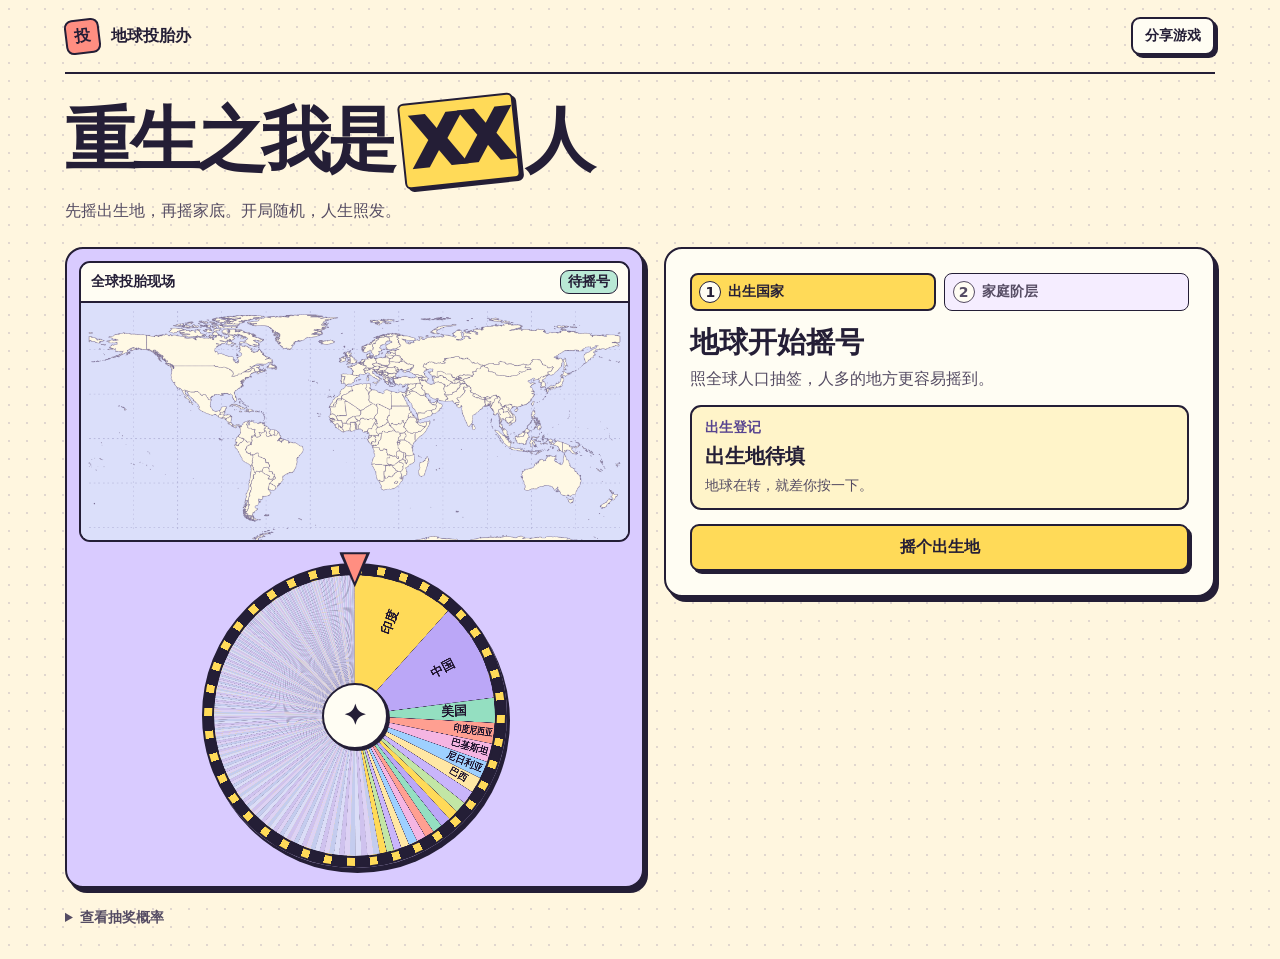
==== docs/index.html @ afd1f4c7 "Use the public Pages URL and export PNG as a file" ====
<!doctype html>
<html lang="zh-CN">
<head>
<meta charset="utf-8">
<meta name="viewport" content="width=device-width, initial-scale=1">
<meta name="theme-color" content="#fff6df">
<meta name="description" content="摇出生地、摇家底，抽出三段人生。保存一张自己的重生结果卡。">
<meta name="game-url" content="https://xiaomangoyu.github.io/rebirth-wheel/">
<meta property="og:title" content="重生之我是XX人">
<meta property="og:description" content="摇出生地、摇家底，看你这辈子能有多离谱。">
<meta property="og:type" content="website">
<title>重生之我是XX人</title>
<style>
:root {
  color-scheme: light;
  --paper:#fff6df; --ink:#241e36; --muted:#554c63; --white:#fffdf3;
  --yellow:#ffda58; --coral:#ff8e81; --purple:#d9cbff; --mint:#b9e9d5;
  --flag-sheet: url("[data-uri]");
  font-family:"Microsoft YaHei", "PingFang SC", system-ui, sans-serif;
}
* { box-sizing:border-box; }
body {
  margin:0; min-height:100vh; color:var(--ink);
  background:radial-gradient(#43367b29 1px, transparent 1.2px) 0 0/18px 18px, var(--paper);
}
button,input { font:inherit; }
button { cursor:pointer; }
button:disabled { cursor:wait; }
:focus-visible { outline:3px solid #5747b2; outline-offset:4px; }
[hidden] { display:none !important; }
.shell { width:min(1150px, calc(100% - 44px)); margin:auto; }
header { display:flex; justify-content:space-between; align-items:center; gap:14px; padding:17px 0; border-bottom:2px solid var(--ink); }
.brand { display:flex; align-items:center; gap:11px; font-weight:900; }
.brand i { display:grid; place-items:center; flex:none; width:35px; height:35px; border:2px solid; border-radius:8px; background:var(--coral); transform:rotate(-7deg); font-style:normal; }
.secondary,.primary { border:2px solid var(--ink); border-radius:9px; color:var(--ink); font-weight:900; box-shadow:3px 3px 0 var(--ink); transition:transform 120ms, box-shadow 120ms; }
.secondary { background:var(--white); padding:8px 12px; font-size:.875rem; }
button:hover:not(:disabled) { transform:translate(-1px,-2px); box-shadow:4px 5px 0 var(--ink); }
button:active:not(:disabled) { transform:translate(2px,2px); box-shadow:1px 1px 0 var(--ink); }
main { padding:24px 0 30px; }
h1 { font-size:clamp(2rem, 6.5vw, 4.35rem); margin:0; letter-spacing:-.065em; line-height:1.14; font-weight:950; }
h1 span { display:inline-block; margin:0 .12em; padding:0 .1em .04em; background:var(--yellow); border:2px solid var(--ink); border-radius:6px; transform:rotate(-6deg); box-shadow:3px 3px 0 var(--ink); }
.intro { color:var(--muted); margin:14px 0 23px; line-height:1.6; }
.game { display:grid; grid-template-columns:1fr .95fr; align-items:start; gap:20px; }
.stage,.controls { border:2px solid var(--ink); border-radius:18px; box-shadow:4px 5px 0 var(--ink); min-width:0; }
.stage { display:grid; gap:21px; justify-items:center; padding:12px 12px 18px; background:var(--purple); }
.map-box { width:100%; margin:0; border:2px solid var(--ink); border-radius:11px; overflow:hidden; background:#dce0fa; }
.map-head { display:flex; align-items:center; justify-content:space-between; gap:8px; padding:7px 10px; border-bottom:2px solid var(--ink); background:var(--white); font-size:.875rem; font-weight:900; }
#map-status { background:var(--mint); border:1px solid; border-radius:9px; padding:2px 7px; font-weight:800; text-align:right; }
#map-status[data-map-state="rolling"] { background:var(--yellow); }
#map-status[data-map-state="locked"] { background:var(--coral); }
.flag {
  --flag-width:21px;
  --flag-height:14px;
  display:inline-block;
  width:var(--flag-width);
  height:var(--flag-height);
  margin-inline-end:5px;
  vertical-align:-2px;
  background:var(--flag-sheet) no-repeat;
  background-size:calc(16 * var(--flag-width)) calc(15 * var(--flag-height));
  background-position:calc(-1 * var(--flag-column) * var(--flag-width))
    calc(-1 * var(--flag-row) * var(--flag-height));
}
#world-map { display:block; width:100%; height:auto; }
.wheel-frame {
  width:min(86%, 305px); aspect-ratio:1; position:relative; display:grid; place-items:center;
  border:2px solid var(--ink); border-radius:50%; padding:8px;
  background:repeating-conic-gradient(var(--yellow) 0deg 3deg,var(--ink) 3deg 9deg);
  box-shadow:3px 5px 0 var(--ink);
}
#wheel { width:100%; height:100%; display:block; border-radius:50%; border:2px solid var(--ink); }
.hub {
  position:absolute; inset:39%; display:grid; place-items:center; border-radius:50%;
  border:2px solid var(--ink); background:var(--white); color:var(--ink);
  font-size:clamp(1.05rem,5vw,1.75rem); font-weight:950; box-shadow:2px 2px 0 var(--ink);
}
.pointer { position:absolute; top:-13px; left:50%; transform:translateX(-50%); width:31px; height:35px; background:var(--ink); clip-path:polygon(0 0,100% 0,50% 100%); }
.pointer::after { content:""; position:absolute; inset:2px 4px 5px; background:var(--coral); clip-path:inherit; }
.controls { background:var(--white); padding:clamp(14px, 3vw, 24px); display:flex; flex-direction:column; gap:14px; }
.steps { display:grid; grid-template-columns:1fr 1fr; gap:8px; margin:0; padding:0; list-style:none; }
.steps li { background:#f5edff; color:var(--muted); border:1px solid var(--ink); border-radius:8px; padding:7px 8px; display:flex; align-items:center; gap:7px; font-size:.875rem; font-weight:800; }
.steps i { font-style:normal; display:grid; place-items:center; border:1px solid; border-radius:50%; width:22px; height:22px; background:var(--white); flex:none; }
.steps [aria-current="step"] { color:var(--ink); background:var(--yellow); border-width:2px; padding:6px 7px; }
.steps .done { background:var(--mint); color:var(--ink); }
h2 { margin:0; font-size:clamp(1.35rem,3vw,1.8rem); line-height:1.25; font-weight:950; }
#hint { color:var(--muted); margin:6px 0 0; line-height:1.55; }
.result { background:#fff4c9; border:2px solid var(--ink); border-radius:11px; padding:12px 13px; display:grid; gap:5px; }
.eyebrow { color:#574490; font-size:.875rem; font-weight:900; }
.result strong { font-size:1.28rem; overflow-wrap:anywhere; }
.result strong .flag { --flag-width:27px; --flag-height:18px; margin-inline-end:7px; }
.result small { color:var(--muted); font-size:.875rem; line-height:1.5; }
.story { margin:4px 0 0; padding:7px 0 0; border-top:1px dashed var(--ink); display:grid; gap:6px; }
.story div { display:grid; grid-template-columns:auto 1fr; gap:7px; align-items:baseline; }
.story dt { border:1px solid var(--ink); border-radius:5px; padding:0 4px; background:var(--purple); font-size:.8125rem; font-weight:900; }
.story div:nth-child(2) dt { background:var(--coral); }
.story div:last-child dt { background:var(--mint); }
.story dd { margin:0; font-size:.9375rem; line-height:1.42; }
.primary { width:100%; padding:11px 9px; background:var(--yellow); min-height:47px; }
.primary:disabled { opacity:.75; }
.actions { display:grid; grid-template-columns:1fr; gap:10px; }
.actions:has(#save-result:not([hidden])) { grid-template-columns:1.25fr .85fr; }
.actions:has(#save-result:not([hidden])) #play { background:var(--white); }
.status-note { margin:0; font-size:.875rem; color:var(--muted); }
details { margin:18px 0 0; color:var(--muted); font-size:.875rem; line-height:1.65; }
summary { cursor:pointer; width:fit-content; font-weight:900; }
details p { margin:8px 0; }
.odds { margin-top:12px; max-width:510px; }
.odds input,dialog input { display:block; width:100%; margin:4px 0 8px; padding:8px 10px; border:1px solid var(--ink); border-radius:8px; color:var(--ink); background:var(--white); }
.odds-scroll { max-height:240px; overflow:auto; border:1px solid var(--ink); border-radius:9px; background:var(--white); }
.odds table { width:100%; border-collapse:collapse; }
.odds th,.odds td { padding:5px 11px; text-align:left; }
.odds th { position:sticky; top:0; background:var(--mint); }
.odds td:last-child,.odds th:last-child { text-align:right; font-variant-numeric:tabular-nums; }
.odds tbody tr:nth-child(odd) { background:#f4ecff; }
a { color:#4b348c; }
dialog { width:min(455px, calc(100% - 30px)); padding:20px; border:2px solid var(--ink); border-radius:14px; background:var(--white); color:var(--ink); box-shadow:5px 5px 0 var(--ink); }
dialog::backdrop { background:#221a38ad; }
dialog p { color:var(--muted); line-height:1.5; }
.dialog-actions { display:flex; justify-content:space-between; gap:8px; margin-top:12px; }
.card-dialog { width:min(480px, calc(100% - 22px)); max-height:calc(100dvh - 24px); padding:13px; overflow:auto; }
.card-toolbar { display:flex; align-items:center; justify-content:space-between; gap:8px; }
.card-toolbar h2 { font-size:1.25rem; }
.close-card { width:34px; height:34px; flex:none; border:1px solid var(--ink); border-radius:7px; background:var(--white); color:var(--ink); font-size:1.4rem; line-height:1; }
.card-preview { display:grid; place-items:center; margin:10px 0; background:var(--purple); border:1px solid var(--ink); border-radius:8px; overflow:hidden; }
.card-preview img { display:block; width:auto; height:auto; max-width:100%; max-height:65dvh; }
.download-card { display:grid; place-items:center; text-align:center; text-decoration:none; }
.card-dialog .card-note { margin:8px 0 0; font-size:.875rem; text-align:center; }
@media(max-width:740px) {
  .shell { width:calc(100% - 24px); }
  header { padding:11px 0; }
  main { padding-top:20px; }
  .intro { margin:10px 0 15px; }
  .game { grid-template-columns:1fr; gap:13px; }
  .stage { padding:8px 8px 13px; gap:17px; }
  .wheel-frame { width:min(80%, 235px); padding:6px; }
  .controls { gap:11px; scroll-margin-top:12px; }
}
@media(prefers-reduced-motion:reduce) { button { transition:none; } }
</style>
</head>
<body>
<div class="shell">
  <header>
    <div class="brand"><i aria-hidden="true">投</i> 地球投胎办</div>
    <button class="secondary" id="share-game" type="button">分享游戏</button>
  </header>
  <main>
    <h1>重生之我是<span>XX</span>人</h1>
    <p class="intro">先摇出生地，再摇家底。开局随机，人生照发。</p>
    <div class="game">
      <div class="stage">
        <figure class="map-box">
          <figcaption class="map-head">全球投胎现场 <span id="map-status" aria-hidden="true"></span></figcaption>
          <canvas id="world-map" width="950" height="412" aria-hidden="true"></canvas>
        </figure>
        <div class="wheel-frame" aria-hidden="true">
          <canvas id="wheel" width="820" height="820"></canvas>
          <span class="hub">✦</span>
          <span class="pointer"></span>
        </div>
      </div>
      <section class="controls" aria-labelledby="round-title">
        <ol class="steps">
          <li id="step-country"><i aria-hidden="true">1</i> 出生国家</li>
          <li id="step-class"><i aria-hidden="true">2</i> 家庭阶层</li>
        </ol>
        <div>
          <h2 id="round-title"></h2>
          <p id="hint"></p>
        </div>
        <div class="result" role="status" aria-atomic="true">
          <span class="eyebrow" id="result-label"></span>
          <strong id="result-title"></strong>
          <small id="result-detail"></small>
          <dl class="story" id="result-story" hidden>
            <div><dt>出生</dt><dd></dd></div>
            <div><dt>巅峰</dt><dd></dd></div>
            <div><dt>结局</dt><dd></dd></div>
          </dl>
        </div>
        <div class="actions">
          <button class="primary" id="save-result" type="button" hidden>保存结果卡片</button>
          <button class="primary" id="play" type="button"></button>
        </div>
        <p id="card-status" class="status-note" role="status" hidden></p>
      </section>
    </div>
    <details>
      <summary>查看抽奖概率</summary>
      <p>第一轮按 2024 年年中人口加权，共 <span id="country-count"></span> 个国家和地区，每项有自己的扇格。小扇格在盘面上略放宽，实际概率见下表。<a href="https://population.un.org/wpp/" target="_blank" rel="noopener">联合国《世界人口展望》</a></p>
      <p>第二轮用统一的游戏设定，独立抽取家庭经济阶层。低收入 30%、工薪 35%、中产 23%、富裕 10%、高净值 2%。</p>
      <p>城市和剧情是游戏设定。示意地图和城市资料来自 <a href="https://www.naturalearthdata.com/" target="_blank" rel="noopener">Natural Earth</a> 和 <a href="https://www.geonames.org/" target="_blank" rel="noopener">GeoNames</a>。</p>
      <p>旗帜图片来自 <a href="https://hampusborgos.github.io/country-flags/" target="_blank" rel="noopener">Country Flags</a>。</p>
      <div class="odds">
        <label for="country-search">搜索国家或地区</label>
        <input id="country-search" type="search" placeholder="输入名称或两位代码" autocomplete="off">
        <p id="odds-empty" role="status" hidden>没有找到匹配的国家或地区。</p>
        <div class="odds-scroll" tabindex="0" aria-label="各国家和地区的抽中概率">
          <table>
            <thead><tr><th scope="col">国家或地区</th><th scope="col">抽中概率</th></tr></thead>
            <tbody id="odds-list"></tbody>
          </table>
        </div>
      </div>
    </details>
  </main>
</div>
<dialog id="share-dialog" aria-labelledby="share-title">
  <form method="dialog">
    <h2 id="share-title">分享游戏</h2>
    <p id="share-note">复制网址，发给朋友就能打开游戏。</p>
    <label for="share-url">游戏网址</label>
    <input id="share-url" type="url" readonly inputmode="url">
    <div class="dialog-actions">
      <button type="button" id="copy" class="secondary">复制网址</button>
      <button class="secondary" value="close">关闭</button>
    </div>
    <p id="copy-status" role="status" hidden></p>
  </form>
</dialog>
<dialog id="card-dialog" class="card-dialog" aria-labelledby="card-modal-title">
  <form method="dialog">
    <div class="card-toolbar">
      <h2 id="card-modal-title">重生结果卡</h2>
      <button class="close-card" value="close" aria-label="关闭结果卡">×</button>
    </div>
    <div class="card-preview">
      <img id="card-image" width="1080" height="1440" alt="你的竖版重生结果卡">
    </div>
    <a id="card-download" class="primary download-card" download>保存 PNG</a>
    <p class="card-note">手机也可以长按图片存到相册。</p>
  </form>
</dialog>
<script>
'use strict';
const populationSnapshot = [["IN", 1450935791, "孟买"], ["CN", 1419321278, "北京"], ["US", 345426571, "纽约"], ["ID", 283487931, "雅加达"], ["PK", 251269164, "卡拉奇"], ["NG", 232679478, "拉各斯"], ["BR", 211998574, "圣保罗"], ["BD", 173562364, "达卡"], ["RU", 144820423, "莫斯科"], ["ET", 132059767, "亚的斯亚贝巴"], ["MX", 130861007, "墨西哥城"], ["JP", 123753041, "东京"], ["EG", 116538258, "开罗"], ["PH", 115843670, "马尼拉"], ["CD", 109276265, "金沙萨"], ["VN", 100987686, "河内"], ["IR", 91567738, "德黑兰"], ["TR", 87473805, "伊斯坦布尔"], ["DE", 84552242, "柏林"], ["TH", 71668011, "曼谷"], ["GB", 69138192, "伦敦"], ["TZ", 68560157, "达累斯萨拉姆"], ["FR", 66548530, "巴黎"], ["ZA", 64007187, "开普敦"], ["IT", 59342867, "罗马"], ["KE", 56432944, "内罗毕"], ["MM", 54500091, "仰光"], ["CO", 52886364, "波哥大"], ["KR", 51717590, "首尔"], ["SD", 50448962, "喀土穆"], ["UG", 50015092, "坎帕拉"], ["ES", 47910526, "马德里"], ["DZ", 46814308, "阿尔及尔"], ["IQ", 46042015, "巴格达"], ["AR", 45696159, "布宜诺斯艾利斯"], ["AF", 42647492, "喀布尔"], ["YE", 40583164, "萨那"], ["CA", 39742430, "多伦多"], ["PL", 38539201, "华沙"], ["MA", 38081173, "卡萨布兰卡"], ["AO", 37885849, "罗安达"], ["UA", 37860222, "基辅"], ["UZ", 36361859, "塔什干"], ["MY", 35557673, "吉隆坡"], ["MZ", 34631766, "马普托"], ["GH", 34427414, "阿克拉"], ["PE", 34217848, "利马"], ["SA", 33962757, "利雅得"], ["MG", 31964956, "塔那那利佛"], ["CI", 31934230, "阿比让"], ["NP", 29651054, "加德满都"], ["CM", 29123744, "雅温得"], ["VE", 28405543, "加拉加斯"], ["NE", 27032412, "尼亚美"], ["AU", 26713205, "悉尼"], ["KP", 26498823, "平壤"], ["SY", 24672760, "大马士革"], ["ML", 24478595, "巴马科"], ["BF", 23548781, "瓦加杜古"], ["TW", 23213962, "台北"], ["LK", 23103565, "科伦坡"], ["MW", 21655286, "利隆圭"], ["ZM", 21314956, "卢萨卡"], ["KZ", 20592571, "阿拉木图"], ["TD", 20299123, "恩贾梅纳"], ["CL", 19764771, "圣地亚哥"], ["RO", 19015088, "布加勒斯特"], ["SO", 19009151, "摩加迪沙"], ["SN", 18501984, "达喀尔"], ["GT", 18406359, "危地马拉城"], ["NL", 18228742, "阿姆斯特丹"], ["EC", 18135478, "基多"], ["KH", 17638801, "金边"], ["ZW", 16634373, "哈拉雷"], ["GN", 14754786, "科纳克里"], ["BJ", 14462724, "波多诺伏"], ["RW", 14256567, "基加利"], ["BI", 14047786, "布琼布拉"], ["BO", 12413315, "拉巴斯"], ["TN", 12277109, "突尼斯城"], ["SS", 11943408, "Juba"], ["HT", 11772557, "太子港"], ["BE", 11738763, "布鲁塞尔"], ["JO", 11552876, "安曼"], ["DO", 11427557, "圣多明各"], ["AE", 11027129, "迪拜"], ["CU", 10979783, "哈瓦那"], ["HN", 10825704, "特古西加尔巴"], ["CZ", 10735859, "布拉格"], ["SE", 10606999, "斯德哥尔摩"], ["TJ", 10590928, "杜尚别"], ["PG", 10576502, "莫尔兹比港"], ["PT", 10425292, "里斯本"], ["AZ", 10336578, "巴库"], ["GR", 10047817, "雅典"], ["HU", 9676134, "布达佩斯"], ["TG", 9515236, "洛美"], ["IL", 9387021, "特拉维夫"], ["AT", 9120813, "维也纳"], ["BY", 9056696, "明斯克"], ["CH", 8921981, "苏黎世"], ["SL", 8642022, "弗里敦"], ["LA", 7769819, "万象"], ["TM", 7494498, "阿什哈巴德"], ["HK", 7414910, "香港街头"], ["LY", 7381023, "的黎波里"], ["KG", 7186009, "比什凯克"], ["PY", 6929153, "亚松森"], ["NI", 6916140, "马那瓜"], ["BG", 6757688, "索菲亚"], ["RS", 6736216, "贝尔格莱德"], ["SV", 6338193, "圣萨尔瓦多"], ["CG", 6332961, "布拉柴维尔"], ["DK", 5977412, "哥本哈根"], ["SG", 5832387, "新加坡市区"], ["LB", 5805962, "贝鲁特"], ["FI", 5617310, "赫尔辛基"], ["LR", 5612817, "蒙罗维亚"], ["NO", 5576660, "奥斯陆"], ["SK", 5506760, "布拉迪斯拉发"], ["PS", 5495443, "拉姆安拉"], ["CF", 5330690, "班吉"], ["OM", 5281538, "马斯喀特"], ["IE", 5255018, "都柏林"], ["NZ", 5213944, "奥克兰"], ["MR", 5169395, "努瓦克肖特"], ["CR", 5129910, "圣何塞"], ["KW", 4934508, "科威特城"], ["PA", 4515577, "巴拿马城"], ["HR", 3875325, "萨格勒布"], ["GE", 3807670, "第比利斯"], ["ER", 3535603, "阿斯马拉"], ["MN", 3475540, "乌兰巴托"], ["UY", 3386588, "蒙得维的亚"], ["PR", 3242204, "San Juan"], ["BA", 3164253, "Sarajevo"], ["QA", 3048423, "多哈"], ["MD", 3034961, "基希讷乌"], ["NA", 3030131, "温得和克"], ["AM", 2973840, "埃里温"], ["LT", 2859110, "维尔纽斯"], ["JM", 2839175, "金斯敦"], ["AL", 2791765, "地拉那"], ["GM", 2759988, "班珠尔"], ["GA", 2538952, "利伯维尔"], ["BW", 2521139, "哈博罗内"], ["LS", 2337423, "马塞卢"], ["GW", 2201352, "Bissau"], ["SI", 2118696, "卢布尔雅那"], ["GQ", 1892516, "Malabo"], ["LV", 1871871, "里加"], ["MK", 1823009, "斯科普里"], ["XK", 1684790, "普里什蒂纳"], ["BH", 1607049, "麦纳麦"], ["TT", 1507782, "Port-of-Spain"], ["TL", 1400638, "Dili"], ["EE", 1360546, "塔林"], ["CY", 1358282, "尼科西亚"], ["MU", 1271169, "路易港"], ["SZ", 1242822, "Mbabane"], ["DJ", 1168722, "Djibouti"], ["FJ", 928784, "苏瓦"], ["RE", 878590, "圣但尼"], ["KM", 866628, "Moroni"], ["GY", 831086, "Georgetown"], ["SB", 819198, "Honiara"], ["BT", 791524, "廷布"], ["MO", 720262, "澳门半岛"], ["LU", 673036, "卢森堡市"], ["ME", 638479, "Podgorica"], ["SR", 634431, "Paramaribo"], ["EH", 590506, "阿尤恩"], ["MT", 539607, "瓦莱塔"], ["MV", 527799, "马累"], ["CV", 524877, "Praia"], ["BN", 462722, "Bandar Seri Begawan"], ["BZ", 417072, "Belmopan"], ["BS", 401283, "Nassau"], ["IS", 393396, "雷克雅未克"], ["GP", 375106, "巴斯特尔"], ["MQ", 343194, "法兰西堡"], ["VU", 327777, "Port-Vila"], ["YT", 326506, "马穆楚"], ["GF", 308522, "卡宴"], ["NC", 292640, "Noum'ea"], ["BB", 282467, "Bridgetown"], ["PF", 281807, "Papeete"], ["ST", 235536, "Sao Tome"], ["WS", 218019, "Apia"], ["CW", 185482, "Willemstad"], ["LC", 179744, "Castries"], ["GU", 167777, "Agana"], ["KI", 134518, "Tarawa"], ["SC", 130418, "Victoria"], ["GD", 117208, "Saint George's"], ["FM", 113160, "Palikir"], ["AW", 108066, "Oranjestad"], ["TO", 104176, "Nuku'alofa"], ["JE", 103846, "圣赫利尔"], ["VC", 100616, "Kingstown"], ["AG", 93772, "Saint John's"], ["VI", 84905, "Charlotte Amalie"], ["IM", 84160, "Douglas"], ["AD", 81938, "安道尔城"], ["KY", 74458, "George Town"], ["DM", 66205, "Roseau"], ["BM", 64636, "Hamilton"], ["GG", 64280, "圣彼得港"], ["GL", 55840, "努克"], ["FO", 55400, "Torshavn"], ["KN", 46843, "Basseterre"], ["AS", 46765, "Pago Pago"], ["TC", 46535, "Grand Turk"], ["MP", 44278, "Saipan"], ["SX", 43350, "Philipsburg"], ["LI", 39870, "瓦杜兹"], ["VG", 39471, "Road Town"], ["GI", 39329, "直布罗陀城区"], ["MC", 38631, "蒙特卡洛"], ["MH", 37548, "Majuro"], ["SM", 33581, "圣马力诺城"], ["BQ", 30676, "克拉伦代克"], ["MF", 26129, "Marigot"], ["PW", 17695, "Koror"], ["AI", 14598, "瓦利"], ["CK", 13729, "阿瓦鲁阿"], ["NR", 11947, "Yaren District"], ["WF", 11278, "马塔乌图"], ["BL", 11258, "古斯塔维亚"], ["TV", 9646, "Funafuti"], ["PM", 5628, "圣皮埃尔"], ["SH", 5237, "詹姆斯敦"], ["MS", 4389, "布雷兹"], ["FK", 3470, "斯坦利港"], ["TK", 2506, "法考福环礁"], ["NU", 1818, "阿洛菲"], ["VA", 496, "梵蒂冈城"]];
const mapData = [{"ZW":[[[313,-224,312,-223,311,-223,309,-223,307,-223,305,-223,302,-223,299,-222,297,-221,294,-222,293,-222,292,-221,291,-221,291,-220,290,-220,290,-219,290,-218,289,-218,287,-217,285,-217,282,-216,280,-216,280,-215,279,-214,278,-213,277,-211,277,-209,277,-208,277,-207,277,-206,277,-205,276,-205,275,-205,273,-205,273,-204,273,-202,272,-201,271,-201,269,-200,267,-199,265,-197,262,-196,262,-195,261,-194,260,-191,260,-190,259,-189,258,-188,258,-187,258,-186,256,-184,255,-184,254,-182,254,-181,253,-181,253,-180,252,-180,252,-179,252,-178,253,-178,255,-178,256,-178,257,-179,259,-180,260,-180,261,-179,263,-179,266,-180,268,-180,270,-180,272,-177,274,-175,276,-173,278,-171,279,-169,282,-168,284,-167,288,-165,288,-164,289,-163,289,-161,289,-160,290,-160,291,-159,293,-158,295,-157,297,-156,300,-156,303,-156,304,-156,304,-158,304,-160,306,-160,309,-160,312,-160,314,-162,315,-162,317,-162,319,-164,322,-164,325,-165,326,-166,327,-167,328,-167,329,-167,329,-168,329,-169,329,-170,330,-173,330,-174,330,-178,330,-181,330,-182,330,-183,330,-184,329,-185,329,-186,329,-187,329,-188,327,-188,327,-189,327,-190,328,-190,328,-191,328,-192,328,-194,328,-196,329,-197,330,-198,330,-199,330,-200,329,-202,328,-204,327,-205,325,-206,325,-207,325,-208,325,-210,324,-211,324,-213,322,-215,320,-217,319,-218,317,-220,316,-222,314,-223,313,-224]]],"ZM":[[[304,-156,303,-156,300,-156,297,-156,295,-157,293,-158,291,-159,290,-160,289,-160,289,-161,289,-163,288,-164,288,-165,284,-167,282,-168,279,-169,278,-171,276,-173,274,-175,272,-177,270,-180,268,-180,266,-180,263,-179,261,-179,260,-180,259,-180,257,-179,256,-178,255,-178,253,-178,251,-176,250,-176,249,-175,247,-175,243,-175,242,-175,240,-175,238,-176,236,-176,234,-176,232,-175,230,-173,227,-171,225,-169,225,-168,223,-167,222,-166,220,-163,220,-160,220,-157,220,-154,220,-151,220,-148,220,-144,220,-141,220,-138,220,-135,220,-132,220,-130,222,-130,225,-130,227,-130,230,-130,233,-130,236,-130,238,-130,239,-130,240,-130,239,-128,239,-127,239,-126,239,-125,240,-124,240,-121,240,-120,240,-119,240,-117,240,-116,240,-115,240,-114,240,-113,240,-112,240,-110,240,-109,241,-109,241,-110,242,-110,243,-111,244,-111,244,-113,243,-114,244,-114,245,-114,247,-114,247,-113,248,-113,249,-113,251,-113,252,-112,253,-112,253,-113,253,-114,253,-116,254,-117,255,-117,255,-118,256,-117,259,-118,259,-119,260,-119,261,-119,263,-119,264,-119,266,-120,267,-120,268,-120,269,-119,270,-118,270,-117,270,-116,271,-116,272,-116,272,-118,274,-119,275,-121,275,-122,276,-122,276,-123,278,-123,279,-123,281,-124,282,-124,284,-125,285,-126,285,-127,286,-128,286,-129,287,-129,288,-130,289,-131,289,-132,289,-133,290,-134,291,-134,292,-134,293,-134,294,-133,295,-133,296,-132,296,-133,296,-134,297,-134,297,-135,298,-134,298,-132,298,-130,298,-128,298,-126,298,-125,298,-123,298,-122,297,-122,296,-122,295,-122,295,-123,295,-124,294,-124,293,-124,292,-124,291,-123,290,-123,288,-121,286,-119,285,-119,285,-118,284,-117,284,-116,284,-115,284,-114,285,-111,285,-109,285,-108,286,-107,286,-106,286,-104,286,-103,286,-101,286,-99,286,-98,286,-97,285,-95,284,-93,284,-92,285,-92,286,-91,287,-90,288,-89,289,-88,289,-87,289,-86,289,-85,290,-85,292,-84,295,-84,298,-83,301,-83,303,-83,306,-82,308,-82,308,-83,308,-84,309,-85,310,-86,311,-86,314,-86,314,-87,315,-87,316,-88,316,-89,317,-89,318,-89,319,-89,319,-90,319,-91,320,-91,321,-91,322,-91,323,-91,324,-92,325,-92,326,-93,328,-93,329,-94,330,-95,330,-96,331,-96,332,-96,332,-97,332,-98,333,-98,334,-99,333,-100,334,-101,335,-102,335,-104,336,-104,336,-105,337,-106,335,-108,334,-108,333,-108,333,-109,333,-110,333,-111,334,-112,333,-112,333,-114,332,-114,332,-115,332,-116,333,-116,333,-117,333,-118,333,-119,333,-121,333,-123,334,-123,335,-123,335,-124,334,-125,332,-126,330,-126,330,-127,329,-128,330,-129,330,-130,330,-131,330,-132,329,-133,329,-134,329,-135,328,-135,328,-136,327,-136,328,-137,328,-138,329,-138,329,-139,330,-140,331,-140,331,-139,332,-140,330,-141,329,-141,326,-142,323,-143,322,-143,321,-144,320,-144,317,-145,316,-145,315,-146,313,-146,311,-147,309,-148,307,-148,305,-149,304,-149,302,-150,302,-151,303,-152,303,-153,304,-153,304,-155,304,-156]]],"YE":[[[531,166,526,165,524,164,523,163,522,162,522,160,522,158,522,157,521,156,520,155,518,155,517,154,516,153,513,152,510,151,505,150,503,149,502,149,499,148,495,147,493,146,491,145,490,145,490,144,489,143,488,141,487,141,486,140,484,140,483,140,480,140,479,140,476,139,474,137,472,136,470,135,468,135,467,134,465,134,462,134,459,134,457,133,455,132,454,131,452,130,451,129,450,128,449,128,448,128,446,128,444,127,443,126,441,126,440,126,439,126,438,127,436,127,435,127,435,128,432,133,433,136,433,137,432,139,431,140,431,142,430,143,430,145,430,146,429,148,429,149,429,150,429,151,427,152,427,153,428,153,428,154,427,157,428,160,428,164,430,165,430,166,431,166,431,167,432,167,432,168,431,168,431,169,431,171,432,172,432,173,432,174,433,175,434,175,435,175,436,175,437,174,438,173,439,173,440,173,440,174,441,174,442,174,444,174,445,174,447,174,449,174,451,174,452,174,454,173,455,173,458,173,461,173,463,172,465,173,467,173,468,172,469,171,470,170,471,169,473,170,474,171,475,173,476,174,477,176,478,177,479,179,480,180,482,182,483,182,486,184,489,185,490,186,492,186,494,187,497,187,500,187,504,188,507,188,510,189,513,189,515,189,517,190,520,190,520,189,521,188,521,187,522,186,522,185,522,184,523,183,523,182,524,181,524,180,525,179,525,178,526,177,526,176,526,175,527,174,527,173,528,173,528,172,529,170,530,169,530,168,531,166]],[[426,153,425,153,426,154,426,153]],[[428,137,427,137,427,138,428,138,428,137]],[[428,140,427,140,428,141,428,140]],[[538,126,539,127,542,127,545,126,544,125,543,124,541,124,537,123,536,123,535,124,533,125,534,126,534,127,535,127,536,127,538,126]]],"VN":[[[1041,104,1041,103,1041,102,1040,101,1040,100,1040,102,1039,103,1038,104,1039,104,1040,104,1041,104]],[[1080,215,1079,215,1078,215,1077,214,1076,214,1075,213,1074,213,1074,212,1074,211,1072,209,1071,210,1070,210,1069,210,1068,210,1067,210,1067,208,1068,207,1066,205,1066,204,1065,203,1064,202,1062,200,1061,200,1060,199,1058,196,1058,195,1058,194,1058,193,1057,191,1056,191,1056,190,1057,188,1057,187,1058,186,1059,185,1061,183,1062,182,1064,181,1065,179,1065,177,1064,178,1064,177,1065,177,1067,174,1069,172,1071,171,1072,169,1074,168,1075,166,1076,166,1077,165,1078,164,1078,163,1079,163,1080,163,1081,162,1082,162,1082,161,1083,161,1083,160,1084,159,1084,158,1086,156,1087,155,1087,154,1088,154,1089,152,1089,150,1090,148,1091,147,1091,146,1091,144,1092,143,1092,142,1092,141,1093,139,1093,138,1092,139,1093,136,1093,135,1093,133,1093,132,1094,130,1094,127,1094,126,1094,127,1093,128,1093,127,1092,126,1093,124,1092,124,1092,121,1093,120,1092,119,1092,120,1092,119,1092,118,1092,117,1091,116,1090,116,1090,115,1090,113,1088,113,1087,112,1086,112,1084,110,1083,109,1082,109,1081,109,1080,107,1078,107,1076,106,1075,105,1074,105,1073,104,1072,104,1072,105,1071,105,1070,106,1070,107,1070,106,1070,104,1069,104,1068,104,1067,105,1066,105,1067,105,1067,104,1068,104,1068,103,1066,103,1065,103,1066,102,1067,102,1068,102,1068,101,1067,101,1067,100,1067,99,1066,99,1064,99,1061,102,1062,101,1065,98,1066,97,1066,96,1065,96,1064,96,1062,97,1059,100,1058,100,1061,97,1062,96,1062,95,1062,94,1055,91,1054,90,1053,88,1052,87,1051,86,1049,86,1048,86,1049,87,1048,88,1048,92,1048,96,1049,98,1050,99,1051,99,1051,100,1050,101,1049,101,1048,102,1047,102,1046,102,1046,103,1045,103,1044,104,1045,104,1045,105,1046,105,1047,105,1048,105,1049,105,1049,106,1050,107,1051,107,1050,108,1050,109,1052,109,1053,109,1053,108,1054,109,1054,110,1055,110,1056,110,1057,110,1058,110,1058,109,1059,109,1060,109,1061,108,1062,108,1061,109,1062,110,1061,111,1059,112,1059,113,1059,114,1059,115,1058,116,1059,116,1059,117,1060,117,1060,118,1061,118,1062,117,1063,117,1064,117,1064,119,1065,120,1066,120,1067,120,1068,121,1069,121,1071,122,1072,123,1073,123,1074,123,1075,124,1076,125,1075,127,1075,128,1075,129,1075,130,1075,132,1076,134,1076,135,1075,137,1075,138,1074,140,1073,141,1074,143,1074,144,1074,145,1075,145,1075,146,1075,147,1075,148,1075,149,1075,150,1076,151,1076,152,1077,153,1076,153,1076,154,1075,155,1073,156,1072,157,1072,158,1074,159,1074,160,1074,161,1073,161,1072,161,1071,163,1070,163,1069,164,1069,165,1068,165,1067,165,1066,165,1066,166,1065,167,1065,168,1065,169,1065,170,1064,170,1063,171,1063,172,1060,174,1059,175,1058,176,1057,177,1056,178,1056,179,1056,180,1055,181,1055,182,1054,182,1053,182,1052,183,1051,184,1051,185,1051,186,1051,187,1050,187,1047,188,1046,189,1045,189,1044,190,1041,192,1040,192,1039,193,1039,194,1040,194,1041,195,1041,196,1040,196,1040,197,1041,197,1043,197,1045,196,1046,196,1047,198,1048,198,1048,199,1049,200,1049,201,1049,202,1048,202,1047,202,1047,203,1046,204,1045,204,1044,204,1044,205,1045,205,1045,206,1046,206,1045,207,1043,208,1042,209,1041,209,1039,209,1038,208,1037,207,1036,207,1035,208,1032,208,1031,209,1029,212,1029,213,1029,214,1029,215,1029,216,1030,216,1029,217,1028,217,1028,218,1028,217,1027,217,1026,217,1026,218,1026,219,1025,220,1024,220,1023,222,1022,223,1021,224,1022,224,1022,225,1023,225,1024,226,1024,227,1025,228,1025,227,1026,227,1027,226,1028,226,1029,225,1030,224,1030,225,1031,225,1031,226,1032,226,1033,227,1033,228,1034,228,1035,226,1036,227,1036,228,1039,225,1040,226,1040,227,1041,228,1042,228,1043,227,1044,227,1045,228,1046,228,1047,228,1047,229,1048,229,1048,230,1048,231,1049,231,1049,232,1050,232,1052,233,1053,233,1054,233,1054,232,1055,232,1055,231,1057,230,1058,230,1058,229,1059,229,1060,229,1060,230,1061,230,1062,230,1062,229,1063,229,1065,229,1066,229,1068,228,1067,227,1067,226,1066,226,1066,225,1065,224,1066,223,1067,222,1067,221,1067,220,1068,220,1069,220,1069,219,1070,219,1070,218,1071,218,1072,217,1073,217,1074,216,1075,216,1076,216,1078,217,1078,216,1079,216,1080,215]],[[1066,87,1067,88,1066,87,1067,87,1066,87]],[[1072,104,1071,103,1071,104,1072,104]],[[1069,208,1068,208,1068,209,1069,209,1069,208]],[[1076,212,1075,211,1074,211,1075,212,1075,213,1076,212]],[[1075,209,1074,209,1075,210,1076,210,1075,209]],[[1070,207,1069,208,1070,209,1070,208,1071,208,1070,208,1070,207]]],"VE":[[[-608,91,-609,91,-609,92,-608,92,-607,92,-608,92,-608,91]],[[-638,111,-638,110,-639,109,-640,109,-641,109,-642,110,-642,109,-644,110,-643,111,-642,111,-642,110,-641,110,-640,110,-640,111,-639,112,-638,111]],[[-652,109,-653,109,-654,109,-654,110,-653,110,-652,109]],[[-610,89,-611,88,-611,89,-611,90,-609,91,-609,90,-608,90,-609,89,-610,89]],[[-600,85,-598,83,-598,82,-600,82,-600,81,-602,80,-603,79,-604,78,-605,78,-606,78,-606,76,-607,75,-606,74,-606,73,-606,72,-605,71,-605,72,-604,72,-603,72,-603,71,-604,70,-604,69,-606,69,-607,68,-608,68,-609,68,-609,67,-610,67,-611,67,-612,67,-612,66,-612,65,-612,64,-611,62,-612,62,-612,61,-613,60,-614,59,-612,57,-610,54,-607,52,-606,51,-606,50,-606,49,-607,48,-608,47,-609,47,-610,46,-610,45,-611,45,-612,45,-613,45,-614,44,-615,44,-616,43,-618,42,-621,41,-622,41,-624,42,-625,41,-626,40,-627,40,-627,39,-628,37,-629,36,-630,36,-630,37,-631,38,-633,39,-634,39,-635,39,-636,39,-637,39,-639,39,-640,39,-641,40,-641,41,-642,41,-643,41,-645,41,-646,41,-646,42,-647,42,-647,43,-648,43,-648,42,-647,41,-647,40,-646,39,-643,37,-642,36,-642,35,-642,33,-642,32,-641,30,-640,28,-640,27,-640,26,-640,25,-639,25,-637,24,-636,24,-634,24,-634,23,-634,22,-635,21,-636,21,-637,20,-638,20,-639,20,-640,20,-640,19,-641,18,-641,16,-642,15,-643,15,-644,14,-645,15,-645,14,-646,14,-647,13,-648,13,-649,12,-650,12,-651,11,-652,10,-653,9,-654,9,-654,8,-655,7,-656,7,-655,8,-656,9,-656,10,-657,10,-658,9,-659,9,-660,8,-661,8,-662,8,-663,8,-664,8,-666,10,-669,12,-669,13,-669,14,-669,15,-670,16,-670,17,-670,18,-671,19,-671,20,-671,21,-672,21,-672,23,-672,24,-673,24,-673,25,-674,26,-675,26,-675,27,-676,27,-676,28,-677,28,-678,28,-679,28,-679,29,-678,29,-675,32,-674,33,-673,33,-673,34,-673,35,-675,37,-676,37,-676,38,-677,39,-677,41,-678,42,-678,43,-678,44,-678,45,-679,45,-679,47,-678,49,-678,51,-678,53,-678,54,-677,54,-676,56,-676,57,-676,58,-675,59,-674,60,-675,61,-675,62,-676,62,-677,63,-679,63,-679,62,-681,62,-685,62,-687,62,-689,62,-691,62,-692,61,-693,61,-694,61,-696,63,-697,65,-699,67,-701,69,-701,70,-702,70,-703,69,-704,70,-705,70,-707,71,-708,71,-710,70,-711,70,-712,70,-715,70,-716,70,-718,70,-719,70,-720,70,-721,71,-722,72,-722,74,-723,74,-724,74,-724,75,-725,75,-725,76,-725,78,-724,80,-724,81,-724,82,-724,83,-724,84,-725,85,-727,86,-727,88,-728,91,-729,91,-730,91,-730,92,-731,93,-731,92,-732,92,-733,92,-734,92,-733,93,-732,94,-731,96,-731,97,-730,98,-730,100,-729,102,-729,105,-727,107,-727,108,-726,110,-725,111,-724,111,-722,112,-720,116,-720,117,-717,117,-715,118,-714,118,-713,119,-713,118,-714,118,-715,117,-719,116,-720,116,-720,115,-719,114,-718,112,-718,111,-716,110,-717,110,-717,108,-716,107,-717,104,-718,103,-719,102,-720,101,-721,98,-720,96,-719,94,-718,94,-718,93,-718,92,-717,91,-716,90,-715,90,-713,91,-712,92,-711,93,-711,95,-711,97,-711,98,-712,100,-713,101,-714,103,-715,105,-715,106,-715,108,-715,110,-713,110,-708,112,-705,113,-702,114,-701,115,-700,115,-699,114,-698,115,-698,117,-699,117,-702,116,-702,117,-703,119,-702,120,-702,121,-701,121,-700,122,-699,121,-698,120,-698,118,-698,117,-697,116,-696,115,-695,115,-692,115,-691,115,-688,114,-686,113,-684,112,-683,111,-683,109,-683,108,-683,107,-682,106,-681,105,-679,105,-676,105,-671,106,-670,106,-662,106,-661,106,-661,105,-659,103,-657,102,-655,102,-653,101,-651,101,-650,101,-649,101,-642,105,-638,104,-638,105,-637,105,-639,106,-642,106,-642,105,-643,106,-642,106,-639,107,-635,106,-632,107,-630,107,-629,107,-627,107,-622,107,-619,107,-620,106,-622,106,-624,105,-627,106,-629,105,-628,105,-628,104,-627,103,-627,102,-627,101,-626,101,-626,102,-625,102,-624,99,-623,98,-622,99,-622,98,-622,99,-621,100,-622,100,-621,100,-620,100,-619,99,-618,98,-618,97,-617,96,-617,97,-618,98,-616,98,-616,99,-615,98,-613,96,-612,96,-610,96,-609,95,-608,94,-608,93,-610,92,-611,91,-611,90,-611,89,-611,88,-612,87,-612,86,-616,86,-615,85,-614,85,-613,84,-612,85,-610,85,-609,86,-608,86,-605,85,-604,86,-603,86,-602,86,-600,85]]],"VU":[[[1667,-148,1668,-152,1669,-152,1669,-151,1670,-151,1670,-149,1671,-149,1671,-150,1671,-151,1672,-154,1672,-155,1671,-156,1669,-156,1668,-156,1667,-155,1666,-154,1666,-152,1665,-149,1665,-148,1666,-146,1667,-147,1667,-148]],[[1674,-161,1675,-161,1675,-162,1676,-163,1677,-163,1678,-163,1678,-164,1678,-165,1676,-165,1675,-166,1674,-166,1674,-165,1674,-164,1674,-162,1673,-162,1673,-161,1672,-161,1672,-162,1672,-161,1672,-159,1673,-159,1674,-161]],[[1684,-168,1685,-168,1683,-168,1682,-168,1681,-168,1681,-167,1681,-166,1682,-166,1683,-167,1684,-168]],[[1683,-163,1682,-163,1680,-163,1679,-162,1680,-162,1681,-162,1682,-161,1682,-162,1683,-163]],[[1684,-175,1685,-177,1686,-177,1685,-178,1684,-178,1683,-178,1683,-177,1682,-177,1682,-176,1683,-176,1683,-175,1683,-176,1684,-175]],[[1679,-154,1678,-155,1677,-155,1678,-153,1680,-153,1679,-154]],[[1682,-160,1682,-159,1681,-157,1682,-155,1683,-159,1683,-160,1682,-160]],[[1682,-153,1682,-154,1681,-153,1681,-150,1682,-152,1682,-153]],[[1672,-157,1672,-158,1671,-157,1671,-156,1672,-156,1672,-157]],[[1676,-143,1675,-143,1674,-143,1674,-142,1675,-141,1676,-142,1676,-143]],[[1675,-139,1674,-138,1674,-137,1675,-137,1675,-138,1676,-138,1675,-139]],[[1699,-202,1698,-202,1697,-202,1698,-202,1698,-201,1699,-201,1699,-202]],[[1695,-195,1694,-196,1693,-196,1693,-195,1692,-195,1692,-193,1693,-193,1694,-195,1695,-195]],[[1693,-189,1693,-190,1692,-190,1690,-189,1690,-188,1690,-187,1690,-186,1691,-186,1692,-187,1693,-188,1692,-188,1693,-189]]],"UZ":[[[709,422,710,423,711,422,712,422,710,421,709,420,708,420,708,419,707,419,706,419,706,418,705,417,702,416,702,415,703,415,704,414,705,414,706,415,707,414,708,413,709,412,710,412,711,412,712,411,713,412,714,411,714,413,715,413,716,413,716,414,716,415,717,415,718,414,719,413,719,412,720,412,721,412,722,412,722,411,722,410,723,410,724,410,725,410,726,409,727,409,728,409,729,408,730,409,731,408,728,407,727,406,726,405,724,406,724,405,724,404,723,404,722,404,722,405,721,404,720,403,719,402,718,402,717,402,716,402,715,402,714,403,713,403,711,403,710,403,710,402,709,402,707,402,706,402,706,403,705,403,704,404,704,405,705,406,707,407,708,407,706,408,707,408,706,409,704,410,703,409,701,408,700,408,698,407,697,407,696,407,695,408,694,408,693,407,693,406,692,406,693,403,692,403,693,402,692,402,691,402,690,402,687,402,686,402,686,401,688,401,689,401,690,401,689,401,688,401,688,400,689,399,688,399,687,398,686,398,686,397,686,396,685,396,685,395,684,395,683,395,682,395,681,396,679,396,677,396,675,396,675,395,674,395,673,392,674,392,676,392,676,391,677,391,677,390,678,390,679,390,680,390,681,390,681,389,680,387,681,386,681,385,681,384,683,383,683,382,684,382,683,381,683,380,682,380,682,379,681,378,680,377,679,376,678,375,678,372,677,372,676,372,675,372,675,373,674,373,673,372,672,372,671,373,668,374,665,373,665,375,665,376,665,378,666,379,666,380,664,381,663,381,662,382,661,382,660,382,659,383,658,383,657,382,656,382,654,383,651,385,648,387,647,387,646,388,645,388,643,390,642,390,640,391,638,392,637,392,635,394,633,395,631,396,629,397,627,399,625,399,625,400,624,400,624,403,623,405,622,405,621,407,620,409,620,410,619,411,618,412,616,412,615,413,614,413,613,412,612,412,611,412,609,412,608,412,605,412,602,413,601,414,601,415,601,416,601,417,601,418,602,418,602,419,601,419,600,420,599,420,600,420,600,421,600,422,599,422,599,423,598,423,595,423,594,423,593,424,592,425,591,425,590,425,589,425,589,426,587,427,586,428,585,427,584,427,583,427,582,427,582,426,583,425,584,424,585,423,584,423,583,424,582,424,582,425,581,425,580,425,579,424,579,423,579,422,578,422,577,422,574,422,573,421,572,421,571,420,570,419,570,417,570,415,571,414,571,413,570,413,569,413,568,413,565,413,562,413,560,413,560,416,560,418,560,420,560,422,560,425,560,427,560,429,560,432,560,434,560,436,560,438,560,441,560,443,560,445,560,448,560,450,561,450,563,451,564,451,566,451,568,452,570,452,572,453,573,453,575,453,577,454,580,454,581,455,583,455,584,455,586,456,587,455,588,454,589,454,591,453,592,452,594,452,595,451,596,450,598,450,599,449,601,448,602,448,603,447,605,447,606,446,607,445,609,445,610,444,611,443,611,442,612,442,613,441,614,440,615,439,616,438,617,437,619,436,620,435,621,435,622,435,625,435,626,436,628,436,630,436,632,436,634,436,637,436,638,436,640,436,642,436,643,436,644,436,645,436,646,436,647,437,648,437,649,437,650,436,651,436,652,435,653,434,654,434,655,433,656,432,657,431,657,430,658,429,659,429,660,430,661,430,661,429,661,428,661,426,660,425,660,423,660,422,660,421,660,420,662,420,663,420,665,420,665,419,665,417,666,416,666,415,666,413,667,413,667,412,668,411,670,412,672,412,674,412,675,412,677,412,678,412,679,412,680,411,681,411,681,410,681,409,680,408,681,408,682,407,683,407,684,406,685,406,686,406,686,407,686,408,686,409,687,410,689,411,690,412,690,413,691,414,692,414,692,415,694,415,696,416,697,417,698,417,700,418,701,418,702,419,703,420,704,421,705,421,705,420,706,420,706,421,707,421,707,422,708,422,709,422],[707,409,706,410,706,409,707,409]],[[712,399,711,399,710,399,710,400,710,401,710,402,710,401,711,401,712,400,712,399]],[[718,400,718,399,717,399,717,400,718,400]]],"UY":[[[-534,-337,-534,-338,-535,-338,-535,-340,-537,-342,-538,-344,-540,-345,-542,-347,-543,-347,-544,-347,-549,-349,-551,-349,-552,-349,-554,-348,-557,-348,-559,-348,-561,-349,-562,-349,-564,-349,-565,-348,-569,-347,-572,-345,-575,-344,-578,-345,-579,-344,-580,-343,-582,-341,-584,-339,-584,-337,-584,-335,-584,-333,-584,-332,-583,-331,-582,-331,-581,-330,-581,-329,-581,-328,-582,-326,-582,-325,-581,-323,-581,-322,-582,-322,-582,-321,-582,-320,-582,-319,-581,-318,-580,-318,-580,-317,-580,-316,-580,-315,-581,-315,-580,-314,-579,-313,-579,-312,-579,-311,-579,-310,-579,-309,-578,-309,-578,-307,-579,-306,-578,-305,-577,-304,-577,-303,-576,-302,-576,-303,-574,-303,-572,-303,-571,-301,-570,-301,-569,-301,-568,-301,-567,-302,-564,-304,-562,-306,-561,-307,-560,-308,-560,-310,-560,-311,-559,-311,-558,-310,-557,-309,-556,-309,-554,-310,-553,-311,-553,-312,-552,-313,-551,-313,-550,-313,-549,-314,-546,-315,-545,-315,-545,-316,-544,-317,-542,-319,-541,-319,-540,-319,-539,-320,-538,-320,-538,-321,-537,-321,-537,-322,-537,-323,-536,-324,-535,-325,-534,-326,-532,-326,-532,-327,-531,-327,-532,-328,-533,-329,-534,-330,-535,-331,-535,-332,-535,-335,-535,-336,-535,-337,-534,-337]]],"FM":[[[1381,95,1381,94,1381,95,1381,96,1382,96,1382,95,1381,95]],[[1516,73,1516,74,1517,74,1516,73]],[[1583,68,1582,68,1582,69,1581,69,1582,70,1583,70,1583,69,1583,68]]],"MH":[[[1696,58,1696,59,1697,59,1697,60,1697,59,1696,58]],[[1716,70,1717,70,1718,70,1717,70,1716,70]],[[1711,71,1712,71,1714,71,1713,71,1712,71,1711,71,1710,72,1711,72,1711,71]],[[1669,112,1669,111,1668,112,1669,112]]],"MP":[[[1457,188,1457,187,1457,188,1456,188,1457,188]],[[1457,163,1456,164,1457,164,1457,163]],[[1453,142,1452,141,1452,142,1453,142]],[[1458,181,1457,181,1458,182,1458,181]],[[1458,151,1457,151,1457,152,1458,153,1458,152,1458,151]],[[1457,150,1456,149,1456,150,1456,151,1457,150]]],"VI":[[[-648,183,-649,183,-650,184,-649,184,-648,183]],[[-647,184,-647,183,-648,183,-648,184,-647,184]],[[-648,178,-647,178,-646,178,-647,177,-649,177,-649,178,-648,178]]],"GU":[[[1447,133,1446,133,1446,134,1448,135,1448,136,1449,136,1448,134,1447,133]]],"AS":[[[-1707,-144,-1708,-144,-1708,-143,-1707,-143,-1706,-143,-1707,-144]]],"PR":[[[-661,184,-661,185,-659,184,-658,184,-656,184,-656,182,-657,182,-658,181,-660,180,-661,179,-662,179,-663,179,-663,180,-664,180,-665,180,-666,180,-668,180,-669,179,-670,180,-671,180,-672,180,-672,182,-672,183,-673,184,-672,184,-672,185,-671,185,-668,185,-662,185,-661,184]],[[-654,181,-655,181,-656,181,-655,182,-654,182,-653,181,-654,181]]],"US":[[[-1327,565,-1328,565,-1329,565,-1329,566,-1329,567,-1328,568,-1327,567,-1326,566,-1327,565]],[[-1328,562,-1329,563,-1330,563,-1330,564,-1329,564,-1329,565,-1327,564,-1326,564,-1327,564,-1327,563,-1326,563,-1327,563,-1328,562]],[[-1343,582,-1345,582,-1346,582,-1347,583,-1346,583,-1345,583,-1344,583,-1343,582]],[[-1451,603,-1452,603,-1453,603,-1451,604,-1451,603]],[[-1446,598,-1445,599,-1444,600,-1442,600,-1444,599,-1446,598]],[[-1480,601,-1481,600,-1483,601,-1482,601,-1481,602,-1479,601,-1480,601]],[[-1520,604,-1521,604,-1520,604,-1520,605,-1519,605,-1520,604]],[[-1603,553,-1605,553,-1605,554,-1604,554,-1603,553]],[[-1594,550,-1595,550,-1595,551,-1594,550]],[[-1595,552,-1595,551,-1596,551,-1596,552,-1595,552]],[[-1662,537,-1663,538,-1662,538,-1661,538,-1662,538,-1662,537]],[[-1760,518,-1761,518,-1762,518,-1762,519,-1761,518,-1760,518]],[[-1661,662,-1660,663,-1658,663,-1659,663,-1661,662]],[[-1715,636,-1714,636,-1713,636,-1712,636,-1710,636,-1709,636,-1707,637,-1706,637,-1704,637,-1703,637,-1702,636,-1701,636,-1701,635,-1700,635,-1698,634,-1696,634,-1694,633,-1693,634,-1692,633,-1690,633,-1687,633,-1688,632,-1689,632,-1691,632,-1694,632,-1695,631,-1696,631,-1696,630,-1697,630,-1698,631,-1699,631,-1700,632,-1701,632,-1702,632,-1703,633,-1704,633,-1705,634,-1708,634,-1710,635,-1711,634,-1712,634,-1713,634,-1714,633,-1715,633,-1716,634,-1717,634,-1718,634,-1718,635,-1718,636,-1717,637,-1716,637,-1715,636]],[[-1661,604,-1660,603,-1658,603,-1657,603,-1657,602,-1657,601,-1656,600,-1656,599,-1658,599,-1659,599,-1661,598,-1662,598,-1663,598,-1666,599,-1670,600,-1671,600,-1673,601,-1674,602,-1673,602,-1668,602,-1668,603,-1667,603,-1666,603,-1665,604,-1664,604,-1662,604,-1661,604]],[[-1529,578,-1527,578,-1526,578,-1525,579,-1524,578,-1525,577,-1524,576,-1522,576,-1523,575,-1524,575,-1526,575,-1528,575,-1529,575,-1530,575,-1528,575,-1527,574,-1527,573,-1528,573,-1529,573,-1530,573,-1531,572,-1533,572,-1534,572,-1535,571,-1536,571,-1537,571,-1536,570,-1538,569,-1540,568,-1541,568,-1538,570,-1539,570,-1540,570,-1541,570,-1541,571,-1540,571,-1541,571,-1542,571,-1543,571,-1544,571,-1543,571,-1542,571,-1542,570,-1543,569,-1545,570,-1546,572,-1547,573,-1547,574,-1545,576,-1544,576,-1543,576,-1542,577,-1541,577,-1540,576,-1539,575,-1539,574,-1538,574,-1538,573,-1537,573,-1538,574,-1538,576,-1537,576,-1537,577,-1538,577,-1539,578,-1538,579,-1537,579,-1536,578,-1535,577,-1534,578,-1533,578,-1532,578,-1532,579,-1532,580,-1529,579,-1529,578]],[[-1300,559,-1301,558,-1301,557,-1301,556,-1301,555,-1301,554,-1300,553,-1302,551,-1302,550,-1303,549,-1305,548,-1306,548,-1308,548,-1309,550,-1310,551,-1310,552,-1308,553,-1307,553,-1308,553,-1309,554,-1309,555,-1309,556,-1309,557,-1310,558,-1311,560,-1310,561,-1313,560,-1316,559,-1318,559,-1318,558,-1318,557,-1319,556,-1320,555,-1321,556,-1322,556,-1322,557,-1322,558,-1321,558,-1320,559,-1318,562,-1317,562,-1316,562,-1318,562,-1319,562,-1319,563,-1320,563,-1320,564,-1321,564,-1322,564,-1323,565,-1323,566,-1324,566,-1325,566,-1325,568,-1326,568,-1327,568,-1328,569,-1328,570,-1328,571,-1329,570,-1335,572,-1334,573,-1335,576,-1336,576,-1336,577,-1333,576,-1331,576,-1334,577,-1335,578,-1335,579,-1332,579,-1335,579,-1336,579,-1337,578,-1337,579,-1338,579,-1339,580,-1340,581,-1341,581,-1341,582,-1340,583,-1339,585,-1340,584,-1341,583,-1342,582,-1343,582,-1343,583,-1345,584,-1347,584,-1348,585,-1349,586,-1350,587,-1350,588,-1351,588,-1352,591,-1353,592,-1354,593,-1353,594,-1354,594,-1354,593,-1355,593,-1354,592,-1355,592,-1354,591,-1353,589,-1353,588,-1352,587,-1352,586,-1352,585,-1351,583,-1350,583,-1351,583,-1351,582,-1353,583,-1354,583,-1354,584,-1356,584,-1359,584,-1359,585,-1359,586,-1360,588,-1358,589,-1359,589,-1360,589,-1361,590,-1362,590,-1362,589,-1361,589,-1361,588,-1362,588,-1363,588,-1364,588,-1365,588,-1365,589,-1366,589,-1368,590,-1370,590,-1369,589,-1370,589,-1371,589,-1370,589,-1369,589,-1367,589,-1366,588,-1365,588,-1365,587,-1364,587,-1365,586,-1363,586,-1362,586,-1361,585,-1361,584,-1365,583,-1366,582,-1367,583,-1369,583,-1371,584,-1375,586,-1376,586,-1377,587,-1378,587,-1379,588,-1380,589,-1382,590,-1384,591,-1385,591,-1386,591,-1385,592,-1387,592,-1389,592,-1393,594,-1396,595,-1397,595,-1398,595,-1398,596,-1397,596,-1396,596,-1395,597,-1396,598,-1396,599,-1395,600,-1394,600,-1393,599,-1393,598,-1393,597,-1393,596,-1393,597,-1392,598,-1390,598,-1392,599,-1394,600,-1395,600,-1396,600,-1399,598,-1402,597,-1404,597,-1406,597,-1408,597,-1413,599,-1414,599,-1413,600,-1413,601,-1414,601,-1414,600,-1415,600,-1417,600,-1421,600,-1425,601,-1429,601,-1435,601,-1438,600,-1440,600,-1441,600,-1442,600,-1441,601,-1442,602,-1443,602,-1445,602,-1446,602,-1447,602,-1447,603,-1449,603,-1449,605,-1448,605,-1448,606,-1447,607,-1449,606,-1450,605,-1451,605,-1452,604,-1454,604,-1456,604,-1457,605,-1458,605,-1459,605,-1458,605,-1458,606,-1457,606,-1457,607,-1461,607,-1462,607,-1463,607,-1465,607,-1466,607,-1465,607,-1465,608,-1464,608,-1465,608,-1466,609,-1466,610,-1466,611,-1463,611,-1464,611,-1466,611,-1467,611,-1469,610,-1470,610,-1471,610,-1472,610,-1473,610,-1473,609,-1474,609,-1474,610,-1475,610,-1476,610,-1476,609,-1477,609,-1478,609,-1479,609,-1480,609,-1480,610,-1478,612,-1480,611,-1482,611,-1483,611,-1484,610,-1483,610,-1482,610,-1483,609,-1484,608,-1485,608,-1486,608,-1484,607,-1483,607,-1483,606,-1485,606,-1486,605,-1485,605,-1484,605,-1483,605,-1482,605,-1481,606,-1480,605,-1480,604,-1481,604,-1482,604,-1482,603,-1482,602,-1482,601,-1483,601,-1484,600,-1485,600,-1486,600,-1488,599,-1488,600,-1490,600,-1491,600,-1493,600,-1494,601,-1494,600,-1495,600,-1495,599,-1496,598,-1497,599,-1498,599,-1498,598,-1498,597,-1500,598,-1500,597,-1502,596,-1503,596,-1505,595,-1506,596,-1506,595,-1507,594,-1509,593,-1509,592,-1510,592,-1511,593,-1512,593,-1512,592,-1513,592,-1514,592,-1515,592,-1516,592,-1517,592,-1519,593,-1520,593,-1519,593,-1519,594,-1518,594,-1517,595,-1515,595,-1514,595,-1513,596,-1512,596,-1510,598,-1511,598,-1514,597,-1515,597,-1518,597,-1519,598,-1518,599,-1517,600,-1516,601,-1515,602,-1514,603,-1513,605,-1513,606,-1514,607,-1513,607,-1510,608,-1508,609,-1504,610,-1503,610,-1502,610,-1501,609,-1500,609,-1499,610,-1496,610,-1492,609,-1491,609,-1495,610,-1496,610,-1500,611,-1501,612,-1500,612,-1499,612,-1499,613,-1498,613,-1497,614,-1496,614,-1493,615,-1494,615,-1496,615,-1497,615,-1498,614,-1499,614,-1499,613,-1500,613,-1501,613,-1505,613,-1506,613,-1509,612,-1511,611,-1512,611,-1513,610,-1515,610,-1516,610,-1517,609,-1518,609,-1518,608,-1518,607,-1519,607,-1520,607,-1523,605,-1523,604,-1524,603,-1525,603,-1527,602,-1528,602,-1529,603,-1530,603,-1529,602,-1528,602,-1527,601,-1526,601,-1526,600,-1527,600,-1528,599,-1529,599,-1531,599,-1532,599,-1532,598,-1530,598,-1530,597,-1531,597,-1532,597,-1534,597,-1535,597,-1537,596,-1536,596,-1537,595,-1538,595,-1541,594,-1541,593,-1541,592,-1542,592,-1541,591,-1539,591,-1538,591,-1537,590,-1534,590,-1533,589,-1534,588,-1536,587,-1537,586,-1538,586,-1539,586,-1540,585,-1541,584,-1543,583,-1542,583,-1542,582,-1543,581,-1544,581,-1546,581,-1550,580,-1551,579,-1553,578,-1554,578,-1555,578,-1556,577,-1557,576,-1558,576,-1560,575,-1561,574,-1562,575,-1562,574,-1564,574,-1565,573,-1564,573,-1564,572,-1565,571,-1566,571,-1566,570,-1567,570,-1568,570,-1569,569,-1570,569,-1571,569,-1571,568,-1572,568,-1573,568,-1574,568,-1575,568,-1575,567,-1576,566,-1577,566,-1578,567,-1579,566,-1580,566,-1581,566,-1580,565,-1579,565,-1580,565,-1581,565,-1582,565,-1584,565,-1584,564,-1585,563,-1586,563,-1585,563,-1584,563,-1583,563,-1583,562,-1584,561,-1585,561,-1585,562,-1586,562,-1587,560,-1588,560,-1594,558,-1595,558,-1595,557,-1596,557,-1597,556,-1597,558,-1598,558,-1599,558,-1600,558,-1602,557,-1604,556,-1605,556,-1605,555,-1606,555,-1606,556,-1607,555,-1608,555,-1609,555,-1610,555,-1610,554,-1611,554,-1612,554,-1614,554,-1615,554,-1615,555,-1614,555,-1614,556,-1613,556,-1612,555,-1612,556,-1613,556,-1614,556,-1615,556,-1616,556,-1617,556,-1617,555,-1617,554,-1620,552,-1621,551,-1622,551,-1623,551,-1624,551,-1625,551,-1624,551,-1625,552,-1626,552,-1626,551,-1626,550,-1627,550,-1628,550,-1629,550,-1630,550,-1631,551,-1631,550,-1631,549,-1632,549,-1633,548,-1633,549,-1633,550,-1633,551,-1631,552,-1630,552,-1629,552,-1629,553,-1628,553,-1627,554,-1625,554,-1623,556,-1622,557,-1619,558,-1617,559,-1612,560,-1611,560,-1610,560,-1609,560,-1609,559,-1610,559,-1609,558,-1608,558,-1607,558,-1608,559,-1607,559,-1606,559,-1605,559,-1605,558,-1604,558,-1603,558,-1603,559,-1605,559,-1605,560,-1605,561,-1604,562,-1603,563,-1601,564,-1600,564,-1598,566,-1593,567,-1592,568,-1590,569,-1589,569,-1589,568,-1588,568,-1587,568,-1587,569,-1587,570,-1586,571,-1585,572,-1583,573,-1582,573,-1581,574,-1580,574,-1579,575,-1578,575,-1577,575,-1576,575,-1575,575,-1576,575,-1576,576,-1577,576,-1577,577,-1576,579,-1576,581,-1574,582,-1572,582,-1573,582,-1574,582,-1575,583,-1575,584,-1575,585,-1572,586,-1570,587,-1570,588,-1569,590,-1568,591,-1570,590,-1571,589,-1577,587,-1580,586,-1582,586,-1583,586,-1584,587,-1584,588,-1585,589,-1584,590,-1583,590,-1582,590,-1581,590,-1582,590,-1584,591,-1585,591,-1586,590,-1587,589,-1588,590,-1588,589,-1588,588,-1589,587,-1588,585,-1588,584,-1590,584,-1591,585,-1594,587,-1595,588,-1597,589,-1598,588,-1599,588,-1602,589,-1603,590,-1604,591,-1605,590,-1607,590,-1608,589,-1609,589,-1612,588,-1613,588,-1613,587,-1614,587,-1618,586,-1621,586,-1620,587,-1619,587,-1617,588,-1618,589,-1618,590,-1616,591,-1618,591,-1619,591,-1620,591,-1620,593,-1619,594,-1618,595,-1618,596,-1619,597,-1621,600,-1622,602,-1624,603,-1623,605,-1621,606,-1619,607,-1620,607,-1621,607,-1622,606,-1623,606,-1625,604,-1626,603,-1627,603,-1625,602,-1625,601,-1625,600,-1626,600,-1627,600,-1629,599,-1632,598,-1637,598,-1639,598,-1641,599,-1641,600,-1645,601,-1647,603,-1648,603,-1649,603,-1651,604,-1650,605,-1651,605,-1652,605,-1654,605,-1650,607,-1649,609,-1648,609,-1647,609,-1645,608,-1644,608,-1643,608,-1643,607,-1643,606,-1644,606,-1643,606,-1641,607,-1640,608,-1639,608,-1639,607,-1638,607,-1637,606,-1635,607,-1634,608,-1635,608,-1636,608,-1639,609,-1638,609,-1637,609,-1636,609,-1637,609,-1637,610,-1640,609,-1644,609,-1648,609,-1651,609,-1652,610,-1650,610,-1649,611,-1651,611,-1651,612,-1652,612,-1653,612,-1652,613,-1653,613,-1654,612,-1654,611,-1655,611,-1656,611,-1656,612,-1657,613,-1659,613,-1659,614,-1658,615,-1660,616,-1661,615,-1662,615,-1662,616,-1662,617,-1661,617,-1661,616,-1658,617,-1660,617,-1661,618,-1660,618,-1658,618,-1656,619,-1657,619,-1657,620,-1657,621,-1654,623,-1652,625,-1651,625,-1650,625,-1649,625,-1648,625,-1648,626,-1647,626,-1646,627,-1647,627,-1648,626,-1648,627,-1648,628,-1648,629,-1648,630,-1647,630,-1644,630,-1644,631,-1645,631,-1645,632,-1644,632,-1641,633,-1639,632,-1637,632,-1636,631,-1637,631,-1637,630,-1636,631,-1635,631,-1634,631,-1634,630,-1633,630,-1631,631,-1629,631,-1628,632,-1626,633,-1624,635,-1623,635,-1622,635,-1621,635,-1620,635,-1615,635,-1613,635,-1611,636,-1609,637,-1608,637,-1608,638,-1608,639,-1609,640,-1610,643,-1612,644,-1614,644,-1615,644,-1614,645,-1612,645,-1610,645,-1609,646,-1608,647,-1609,648,-1610,648,-1611,649,-1612,649,-1615,648,-1616,648,-1618,648,-1619,647,-1622,647,-1623,646,-1626,645,-1627,644,-1628,644,-1629,645,-1632,647,-1633,646,-1632,646,-1632,645,-1631,645,-1631,644,-1633,645,-1635,645,-1637,646,-1643,646,-1647,645,-1648,645,-1649,645,-1650,645,-1651,645,-1654,645,-1661,646,-1663,646,-1665,647,-1665,648,-1664,648,-1664,649,-1666,650,-1668,651,-1669,652,-1669,651,-1668,651,-1665,652,-1663,653,-1661,653,-1662,653,-1666,654,-1667,653,-1674,654,-1680,656,-1681,657,-1680,657,-1679,657,-1676,658,-1674,659,-1671,659,-1670,659,-1669,660,-1667,661,-1665,661,-1664,661,-1662,662,-1661,661,-1660,661,-1657,661,-1656,661,-1656,662,-1658,662,-1658,663,-1654,664,-1652,664,-1651,664,-1647,666,-1645,666,-1641,666,-1637,666,-1636,666,-1638,666,-1639,666,-1638,666,-1638,665,-1639,664,-1639,663,-1640,663,-1640,662,-1637,661,-1632,661,-1629,661,-1627,661,-1626,661,-1622,661,-1619,660,-1618,661,-1616,663,-1615,663,-1613,662,-1612,662,-1611,662,-1610,662,-1611,663,-1615,664,-1618,664,-1619,664,-1619,665,-1622,667,-1623,667,-1625,667,-1625,668,-1626,669,-1625,669,-1624,669,-1623,669,-1621,668,-1620,668,-1621,667,-1619,666,-1616,665,-1613,665,-1612,665,-1610,665,-1608,664,-1607,664,-1602,664,-1602,665,-1603,666,-1604,666,-1606,666,-1609,667,-1611,667,-1614,666,-1616,666,-1617,666,-1619,667,-1619,668,-1617,669,-1616,670,-1617,670,-1620,670,-1624,670,-1624,671,-1626,670,-1628,670,-1630,670,-1635,671,-1637,672,-1638,673,-1639,675,-1641,676,-1654,680,-1660,682,-1662,683,-1664,683,-1666,683,-1668,684,-1666,684,-1665,684,-1666,684,-1664,684,-1663,686,-1662,688,-1662,689,-1655,689,-1650,689,-1649,689,-1643,689,-1642,690,-1639,690,-1635,692,-1633,693,-1632,694,-1631,695,-1631,696,-1630,698,-1624,701,-1621,702,-1620,703,-1619,703,-1618,703,-1618,702,-1619,702,-1620,702,-1621,702,-1620,702,-1618,702,-1616,702,-1610,703,-1606,704,-1601,706,-1600,706,-1601,705,-1600,704,-1601,703,-1599,703,-1599,704,-1598,705,-1597,705,-1594,705,-1597,705,-1600,706,-1601,706,-1597,708,-1593,709,-1592,709,-1592,708,-1593,708,-1593,707,-1591,708,-1590,708,-1586,708,-1585,708,-1580,708,-1579,709,-1576,709,-1573,710,-1572,711,-1570,712,-1568,713,-1565,714,-1564,714,-1565,714,-1566,713,-1565,713,-1558,712,-1556,712,-1556,711,-1558,710,-1561,709,-1560,709,-1560,708,-1559,708,-1557,709,-1556,709,-1553,710,-1552,711,-1549,711,-1548,710,-1547,710,-1547,709,-1548,709,-1546,708,-1544,708,-1542,708,-1539,709,-1537,709,-1535,709,-1532,709,-1528,709,-1527,709,-1525,709,-1523,708,-1522,708,-1524,707,-1525,707,-1524,706,-1523,706,-1522,706,-1518,706,-1518,705,-1519,705,-1512,704,-1511,705,-1510,705,-1507,705,-1505,705,-1504,704,-1503,704,-1502,704,-1499,705,-1495,705,-1494,705,-1493,705,-1488,704,-1487,704,-1485,703,-1484,703,-1482,704,-1481,704,-1480,703,-1479,703,-1478,702,-1477,702,-1471,702,-1467,702,-1463,702,-1461,702,-1458,702,-1454,701,-1452,700,-1446,700,-1444,700,-1441,701,-1437,701,-1436,701,-1434,701,-1433,701,-1432,701,-1427,700,-1424,699,-1423,699,-1417,698,-1415,697,-1414,697,-1413,696,-1413,697,-1411,697,-1410,697,-1410,694,-1410,691,-1410,688,-1410,685,-1410,682,-1410,679,-1410,676,-1410,673,-1410,670,-1410,667,-1410,664,-1410,661,-1410,659,-1410,656,-1410,653,-1410,650,-1410,647,-1410,644,-1410,641,-1410,638,-1410,635,-1410,632,-1410,629,-1410,626,-1410,623,-1410,621,-1410,618,-1410,615,-1410,612,-1410,609,-1410,606,-1410,603,-1408,603,-1405,602,-1405,603,-1402,602,-1400,602,-1398,603,-1397,603,-1395,603,-1392,603,-1391,603,-1391,602,-1392,601,-1390,600,-1389,599,-1387,599,-1386,598,-1385,597,-1383,596,-1382,595,-1380,594,-1379,594,-1377,593,-1376,592,-1375,591,-1375,590,-1375,589,-1374,589,-1373,590,-1371,590,-1369,591,-1368,592,-1366,592,-1365,593,-1365,595,-1363,595,-1362,595,-1363,596,-1361,596,-1359,597,-1357,597,-1355,598,-1354,597,-1353,597,-1351,596,-1350,596,-1351,595,-1351,594,-1349,593,-1348,592,-1347,592,-1346,592,-1344,591,-1344,590,-1343,589,-1342,588,-1341,588,-1340,588,-1338,587,-1337,586,-1335,585,-1334,584,-1334,583,-1333,582,-1331,581,-1330,579,-1329,579,-1328,578,-1327,576,-1326,575,-1324,574,-1323,573,-1322,572,-1323,571,-1322,570,-1320,570,-1321,570,-1321,569,-1320,568,-1319,568,-1319,567,-1318,567,-1318,566,-1317,566,-1316,566,-1315,566,-1313,565,-1312,564,-1311,564,-1309,564,-1307,563,-1306,563,-1305,562,-1304,561,-1302,561,-1301,561,-1300,560,-1300,559]],[[-1635,550,-1634,548,-1633,548,-1632,547,-1631,547,-1634,547,-1635,546,-1636,546,-1641,546,-1642,546,-1643,545,-1644,544,-1645,544,-1646,544,-1647,544,-1648,544,-1649,545,-1649,546,-1648,547,-1647,547,-1645,549,-1644,549,-1643,549,-1641,550,-1639,550,-1638,550,-1636,551,-1636,550,-1635,550]],[[-1333,555,-1334,554,-1335,554,-1335,553,-1337,553,-1336,554,-1337,555,-1336,555,-1335,555,-1333,556,-1333,555]],[[-1313,551,-1312,549,-1313,549,-1314,549,-1315,549,-1314,550,-1315,550,-1316,550,-1316,551,-1316,552,-1316,553,-1315,553,-1314,552,-1313,551]],[[-1321,561,-1321,559,-1322,560,-1323,559,-1324,559,-1324,560,-1325,561,-1326,561,-1327,561,-1327,562,-1326,562,-1325,563,-1324,565,-1323,565,-1322,564,-1321,562,-1321,561]],[[-1310,555,-1310,554,-1311,553,-1312,552,-1313,552,-1313,553,-1314,553,-1315,553,-1314,554,-1315,554,-1315,553,-1316,553,-1317,552,-1318,552,-1318,554,-1318,555,-1316,556,-1316,558,-1313,560,-1312,559,-1311,559,-1310,557,-1310,556,-1310,555]],[[-1334,570,-1333,570,-1332,570,-1331,570,-1330,569,-1330,568,-1330,567,-1330,566,-1331,567,-1332,568,-1333,568,-1332,567,-1332,566,-1331,566,-1331,565,-1332,565,-1334,565,-1335,565,-1336,565,-1337,566,-1337,567,-1337,568,-1338,569,-1339,570,-1340,570,-1339,571,-1337,571,-1334,570]],[[-1329,549,-1328,549,-1327,549,-1326,549,-1326,548,-1327,547,-1328,547,-1329,548,-1330,549,-1331,549,-1331,550,-1332,551,-1333,552,-1334,552,-1335,553,-1334,553,-1333,553,-1331,552,-1330,551,-1330,550,-1329,550,-1329,549]],[[-1464,604,-1462,604,-1461,604,-1462,604,-1464,603,-1466,603,-1467,603,-1467,604,-1466,605,-1464,604]],[[-1477,598,-1478,598,-1479,598,-1478,599,-1477,600,-1476,600,-1475,601,-1473,602,-1472,603,-1472,604,-1471,604,-1470,603,-1473,601,-1474,600,-1475,599,-1476,599,-1477,598]],[[-1477,605,-1477,604,-1477,603,-1477,602,-1478,602,-1479,602,-1479,603,-1478,604,-1478,605,-1478,604,-1477,604,-1477,605]],[[-1479,608,-1481,608,-1481,609,-1480,609,-1479,609,-1479,608]],[[-1530,571,-1531,571,-1532,571,-1532,570,-1533,570,-1534,571,-1533,572,-1529,572,-1529,571,-1530,571]],[[-1525,585,-1526,585,-1526,586,-1525,586,-1524,586,-1524,585,-1525,585]],[[-1532,579,-1533,578,-1534,579,-1535,579,-1535,580,-1533,579,-1532,579]],[[-1556,558,-1557,558,-1556,559,-1556,558]],[[-1547,564,-1548,564,-1548,565,-1547,565,-1546,566,-1545,566,-1544,566,-1545,565,-1547,564]],[[-1542,565,-1543,565,-1543,566,-1542,566,-1541,566,-1541,565,-1542,565]],[[-1607,553,-1606,553,-1606,554,-1606,553,-1605,552,-1606,552,-1607,552,-1608,552,-1608,551,-1608,552,-1608,553,-1608,554,-1607,554,-1607,553]],[[-1623,548,-1624,549,-1623,550,-1622,550,-1622,549,-1623,549,-1623,548]],[[-1626,544,-1627,544,-1628,544,-1628,545,-1626,545,-1626,544]],[[-1599,551,-1600,551,-1600,550,-1602,549,-1602,550,-1602,551,-1601,551,-1600,552,-1599,553,-1599,552,-1598,552,-1599,551]],[[-1658,541,-1659,541,-1659,540,-1659,541,-1660,540,-1661,541,-1661,542,-1660,542,-1659,542,-1658,542,-1657,541,-1658,541]],[[-1656,541,-1656,542,-1657,543,-1656,543,-1655,543,-1655,542,-1654,542,-1655,542,-1656,541]],[[-1609,586,-1610,586,-1611,586,-1611,587,-1610,587,-1608,588,-1607,588,-1609,586]],[[-1727,605,-1725,604,-1724,604,-1723,603,-1722,603,-1724,603,-1726,603,-1730,605,-1731,605,-1730,606,-1729,606,-1729,605,-1727,605]],[[-1702,572,-1703,571,-1704,572,-1701,572,-1702,572]],[[-1697,528,-1699,528,-1700,528,-1700,529,-1698,529,-1697,529,-1697,528]],[[-1707,526,-1708,525,-1708,526,-1707,527,-1706,527,-1706,526,-1707,526]],[[-1725,523,-1726,523,-1725,524,-1724,524,-1723,523,-1725,523]],[[-1698,566,-1696,566,-1695,566,-1696,565,-1698,566]],[[-1763,518,-1763,517,-1764,518,-1764,519,-1763,518]],[[-1760,520,-1761,520,-1762,520,-1762,521,-1761,521,-1760,521,-1760,520]],[[-1771,517,-1772,517,-1774,517,-1775,517,-1776,517,-1777,517,-1773,518,-1772,518,-1772,519,-1771,519,-1771,518,-1771,517]],[[1786,519,1785,519,1785,520,1786,520,1786,519]],[[1795,514,1793,514,1789,515,1787,516,1786,516,1787,517,1789,516,1791,515,1792,515,1793,514,1794,514,1795,514]],[[1737,524,1736,524,1734,524,1735,525,1737,525,1738,525,1737,524]],[[-1350,574,-1349,572,-1348,572,-1348,571,-1347,568,-1346,568,-1346,567,-1346,566,-1347,566,-1347,565,-1346,564,-1346,563,-1347,562,-1348,562,-1348,563,-1350,565,-1350,566,-1349,566,-1349,567,-1350,567,-1351,567,-1352,567,-1351,568,-1352,568,-1353,568,-1353,569,-1352,570,-1353,570,-1353,571,-1354,572,-1355,572,-1356,571,-1357,570,-1358,570,-1358,571,-1358,572,-1358,573,-1357,573,-1356,574,-1355,575,-1354,575,-1353,575,-1351,574,-1350,574]],[[-1347,582,-1344,581,-1342,581,-1341,580,-1340,579,-1339,578,-1339,577,-1338,576,-1339,577,-1340,578,-1341,578,-1341,579,-1342,580,-1343,580,-1343,579,-1341,577,-1340,576,-1339,576,-1339,575,-1340,575,-1339,574,-1339,573,-1341,573,-1343,571,-1344,571,-1345,570,-1346,571,-1346,572,-1345,574,-1345,575,-1346,576,-1347,576,-1347,577,-1348,580,-1348,581,-1349,582,-1349,583,-1349,584,-1348,583,-1347,582]],[[-1357,582,-1356,581,-1357,580,-1356,580,-1354,581,-1353,581,-1352,581,-1350,581,-1350,580,-1349,580,-1350,578,-1351,578,-1352,578,-1353,578,-1352,577,-1350,577,-1349,576,-1349,575,-1351,575,-1352,576,-1355,577,-1356,577,-1356,576,-1356,575,-1357,574,-1359,574,-1360,575,-1361,577,-1364,578,-1365,579,-1366,580,-1365,581,-1364,581,-1363,582,-1362,582,-1361,581,-1361,582,-1360,582,-1359,582,-1358,583,-1357,582]],[[-1336,563,-1334,563,-1332,563,-1331,563,-1331,562,-1331,561,-1328,560,-1326,559,-1325,558,-1324,557,-1323,556,-1322,555,-1323,555,-1325,556,-1325,555,-1326,555,-1324,555,-1323,554,-1322,554,-1322,553,-1322,552,-1320,552,-1320,550,-1320,549,-1320,548,-1320,547,-1321,547,-1322,547,-1323,548,-1323,549,-1324,549,-1325,549,-1325,550,-1326,550,-1326,551,-1327,551,-1327,550,-1328,550,-1329,552,-1331,553,-1331,554,-1330,554,-1331,555,-1330,556,-1331,556,-1332,556,-1333,556,-1333,557,-1334,557,-1335,557,-1336,557,-1337,558,-1336,558,-1335,558,-1334,558,-1333,558,-1333,559,-1332,559,-1333,560,-1334,560,-1335,560,-1337,559,-1337,560,-1338,560,-1336,561,-1335,561,-1335,562,-1336,562,-1336,563]],[[-1340,568,-1339,568,-1338,568,-1338,567,-1337,567,-1338,566,-1339,566,-1339,565,-1339,564,-1339,563,-1339,562,-1339,561,-1340,561,-1341,561,-1342,561,-1342,562,-1342,564,-1341,565,-1342,565,-1343,566,-1344,567,-1344,568,-1343,569,-1341,569,-1340,569,-1340,568]],[[-1524,584,-1523,584,-1522,584,-1521,584,-1521,583,-1520,583,-1520,582,-1521,582,-1522,582,-1523,583,-1523,582,-1523,581,-1524,581,-1525,581,-1526,581,-1526,582,-1526,581,-1527,581,-1528,580,-1529,580,-1530,580,-1533,581,-1534,581,-1531,582,-1530,583,-1529,583,-1528,583,-1528,584,-1527,585,-1526,584,-1525,584,-1524,584]],[[-1680,533,-1683,532,-1684,532,-1684,531,-1685,530,-1686,530,-1687,530,-1691,528,-1691,529,-1690,529,-1689,530,-1688,530,-1688,531,-1688,532,-1687,532,-1686,533,-1684,533,-1684,534,-1684,535,-1683,535,-1682,535,-1681,536,-1680,536,-1678,535,-1678,534,-1679,534,-1680,533]],[[-1666,539,-1665,539,-1664,539,-1664,540,-1663,540,-1662,539,-1663,539,-1665,538,-1665,537,-1664,537,-1663,537,-1664,537,-1665,536,-1667,535,-1668,535,-1669,535,-1670,534,-1672,534,-1673,534,-1673,533,-1674,533,-1675,533,-1676,533,-1677,533,-1678,533,-1677,534,-1676,534,-1675,534,-1674,534,-1672,535,-1671,535,-1671,536,-1670,537,-1669,537,-1668,536,-1668,537,-1667,537,-1668,537,-1669,538,-1670,538,-1671,538,-1671,539,-1670,539,-1670,540,-1668,540,-1667,540,-1666,540,-1666,539]],[[-1736,521,-1734,521,-1731,521,-1730,521,-1732,521,-1734,520,-1735,520,-1737,521,-1738,520,-1739,521,-1740,521,-1739,521,-1738,521,-1737,521,-1736,521]],[[-1747,520,-1752,520,-1753,520,-1752,520,-1751,520,-1749,521,-1747,521,-1745,522,-1743,522,-1743,523,-1744,523,-1743,524,-1742,524,-1740,524,-1740,523,-1741,522,-1742,522,-1741,521,-1743,521,-1747,520]],[[-1766,519,-1766,518,-1765,518,-1764,518,-1765,517,-1766,517,-1768,516,-1768,517,-1770,516,-1769,518,-1768,518,-1767,518,-1767,519,-1767,520,-1766,520,-1765,519,-1766,519]],[[-1779,516,-1781,517,-1780,517,-1780,518,-1782,518,-1782,519,-1781,519,-1780,519,-1779,519,-1778,518,-1776,518,-1777,518,-1778,518,-1778,517,-1779,516]],[[1797,519,1796,519,1795,519,1795,520,1796,520,1798,520,1797,519]],[[1774,519,1773,518,1773,519,1774,520,1775,520,1776,521,1777,521,1776,520,1776,519,1774,519]],[[1728,530,1730,530,1731,530,1733,529,1734,529,1734,528,1733,528,1732,528,1731,528,1729,528,1728,528,1727,529,1726,529,1725,529,1727,530,1728,530]],[[-1556,190,-1557,190,-1559,191,-1559,194,-1560,196,-1560,197,-1560,198,-1559,199,-1558,200,-1559,202,-1559,203,-1558,203,-1556,202,-1552,200,-1551,199,-1551,197,-1550,197,-1550,196,-1548,196,-1548,195,-1549,195,-1551,193,-1553,193,-1555,191,-1556,190]],[[-1572,212,-1570,212,-1569,212,-1567,212,-1567,211,-1569,211,-1570,211,-1573,211,-1573,212,-1572,212]],[[-1565,209,-1564,209,-1563,210,-1561,209,-1561,208,-1560,208,-1560,207,-1561,206,-1562,206,-1563,206,-1564,206,-1564,207,-1565,208,-1566,208,-1567,209,-1567,210,-1566,210,-1565,210,-1565,209]],[[-1578,215,-1577,215,-1577,214,-1577,213,-1576,213,-1577,213,-1578,213,-1579,213,-1580,213,-1580,214,-1580,213,-1581,213,-1581,214,-1582,215,-1583,216,-1581,216,-1580,217,-1579,216,-1579,215,-1578,215]],[[-1594,219,-1595,219,-1596,219,-1596,220,-1597,220,-1598,220,-1597,221,-1596,222,-1594,222,-1593,222,-1593,221,-1593,220,-1594,219]],[[-1602,218,-1602,219,-1601,220,-1600,220,-1601,220,-1601,219,-1602,219,-1602,218]],[[-1568,208,-1569,207,-1570,208,-1571,209,-1569,209,-1568,209,-1568,208]],[[-747,450,-744,450,-740,450,-736,450,-732,450,-728,450,-723,450,-719,450,-715,450,-714,452,-713,453,-712,453,-711,453,-710,453,-709,453,-708,453,-708,454,-707,454,-707,455,-707,456,-706,456,-705,457,-704,457,-704,458,-703,459,-703,460,-703,461,-703,462,-702,463,-701,464,-700,466,-700,467,-699,468,-697,470,-696,471,-695,472,-694,474,-693,474,-692,475,-691,474,-691,473,-690,473,-690,472,-689,472,-688,472,-687,473,-685,473,-684,473,-683,474,-682,473,-681,473,-679,472,-678,471,-678,469,-678,468,-678,466,-678,465,-678,463,-678,462,-678,460,-678,459,-678,458,-678,457,-677,457,-677,456,-676,456,-675,456,-674,456,-674,455,-675,455,-675,454,-674,454,-674,453,-675,453,-675,452,-674,452,-673,452,-672,452,-671,452,-671,451,-671,450,-671,449,-670,449,-670,448,-672,447,-674,447,-675,447,-676,446,-677,446,-678,446,-679,445,-680,445,-680,444,-681,444,-681,445,-682,445,-683,445,-684,444,-684,445,-685,445,-685,444,-685,443,-686,443,-687,443,-688,443,-688,444,-687,444,-687,445,-688,444,-688,445,-688,446,-688,445,-690,444,-690,443,-691,442,-691,441,-691,440,-692,440,-693,440,-694,440,-695,439,-695,440,-696,440,-696,439,-697,440,-697,439,-698,439,-698,438,-699,438,-700,438,-700,439,-701,438,-702,438,-703,437,-702,437,-702,436,-704,435,-705,433,-706,431,-707,431,-708,429,-708,428,-708,427,-707,427,-706,427,-706,426,-707,426,-708,426,-709,425,-709,424,-710,423,-708,423,-707,422,-706,420,-707,420,-705,419,-705,418,-704,418,-703,417,-701,418,-700,418,-700,419,-701,420,-702,421,-702,420,-702,421,-701,421,-700,420,-699,418,-699,417,-700,417,-701,417,-704,416,-705,416,-707,415,-707,416,-707,417,-710,415,-711,415,-712,415,-712,416,-711,417,-712,417,-713,417,-713,418,-714,418,-714,417,-714,416,-714,415,-715,414,-718,413,-719,413,-721,413,-723,413,-724,413,-725,413,-728,413,-729,413,-730,412,-732,412,-736,410,-737,410,-738,409,-739,408,-740,408,-739,408,-739,409,-739,411,-739,412,-740,412,-739,411,-739,410,-739,409,-740,408,-741,407,-742,407,-742,406,-743,405,-742,405,-740,404,-740,405,-740,404,-740,403,-740,402,-740,401,-740,399,-741,398,-741,400,-741,399,-742,397,-743,396,-743,395,-744,395,-744,394,-745,393,-746,393,-746,392,-748,390,-749,389,-750,389,-749,390,-749,391,-750,392,-751,392,-752,393,-754,393,-755,395,-755,396,-755,397,-754,398,-752,399,-751,399,-751,400,-752,399,-753,399,-754,398,-755,398,-755,397,-756,396,-756,395,-755,394,-754,393,-754,391,-753,390,-752,388,-751,388,-751,387,-751,386,-752,386,-751,386,-750,385,-750,384,-751,384,-751,383,-752,383,-752,382,-753,381,-754,381,-756,376,-756,375,-757,375,-758,375,-758,374,-759,373,-759,372,-760,372,-760,373,-760,374,-759,376,-758,378,-757,378,-757,380,-759,380,-758,380,-758,381,-759,381,-759,382,-759,383,-759,384,-759,383,-760,383,-761,383,-762,384,-763,384,-763,385,-763,386,-762,386,-761,386,-760,386,-761,386,-762,387,-762,388,-763,388,-763,387,-763,388,-762,388,-762,389,-763,389,-763,390,-762,390,-761,391,-762,391,-762,392,-762,393,-761,394,-760,394,-759,394,-760,394,-760,395,-759,395,-760,395,-760,396,-761,396,-761,395,-761,394,-762,394,-763,394,-763,393,-763,394,-764,393,-764,392,-766,393,-765,392,-764,391,-765,390,-765,391,-766,391,-765,390,-765,389,-765,388,-765,387,-765,385,-764,384,-765,384,-766,384,-766,385,-767,386,-767,385,-766,385,-764,383,-764,382,-763,381,-764,381,-765,382,-766,382,-768,383,-769,384,-769,383,-770,383,-770,384,-771,384,-772,384,-772,385,-771,387,-770,388,-770,389,-770,388,-771,387,-772,387,-773,386,-773,385,-773,384,-772,383,-771,384,-770,384,-769,382,-766,381,-765,381,-765,380,-764,380,-763,379,-763,378,-763,377,-764,377,-765,377,-768,379,-768,380,-769,381,-771,382,-769,380,-768,379,-767,378,-766,378,-765,377,-765,376,-763,376,-764,375,-763,375,-763,374,-764,374,-764,373,-765,373,-768,375,-767,374,-766,373,-765,372,-764,372,-763,371,-763,370,-764,370,-765,370,-765,371,-766,371,-766,372,-767,372,-770,373,-773,373,-772,373,-770,373,-769,372,-768,372,-767,372,-766,370,-765,370,-765,369,-764,369,-762,370,-761,369,-760,369,-759,368,-759,367,-758,362,-756,359,-755,358,-756,359,-757,361,-758,363,-759,366,-759,367,-760,366,-760,365,-760,364,-759,364,-759,363,-758,361,-759,362,-760,362,-761,362,-761,363,-761,362,-762,361,-762,362,-763,362,-762,361,-763,361,-764,361,-765,360,-766,360,-767,361,-767,362,-767,361,-767,360,-766,359,-765,360,-764,360,-763,360,-762,360,-761,360,-761,359,-761,358,-761,357,-760,357,-760,359,-759,360,-758,360,-758,359,-758,358,-757,358,-758,356,-760,355,-761,354,-762,354,-763,354,-764,354,-765,354,-765,355,-766,355,-767,354,-769,355,-770,355,-766,353,-765,353,-766,352,-766,351,-768,350,-769,350,-771,352,-770,350,-769,350,-767,349,-765,350,-764,349,-764,348,-765,348,-766,348,-767,348,-767,347,-768,347,-769,347,-770,347,-771,347,-773,346,-774,346,-774,347,-774,346,-774,345,-775,345,-776,344,-777,343,-778,343,-779,341,-779,339,-779,340,-779,341,-780,342,-780,340,-780,339,-784,339,-786,339,-788,337,-789,337,-791,334,-792,332,-792,333,-792,334,-793,333,-792,332,-793,331,-794,330,-795,330,-796,330,-796,329,-797,328,-798,328,-799,328,-799,327,-800,326,-801,326,-802,326,-803,325,-804,325,-805,325,-806,325,-805,325,-805,324,-805,323,-806,323,-806,324,-807,324,-807,323,-808,324,-808,323,-807,323,-807,322,-808,321,-809,321,-809,320,-809,319,-810,319,-811,319,-811,318,-812,317,-812,316,-813,315,-812,315,-813,314,-814,314,-814,313,-813,313,-814,312,-815,311,-815,310,-815,309,-815,308,-815,307,-815,306,-814,303,-813,301,-812,298,-811,295,-809,290,-806,286,-805,285,-806,284,-806,283,-806,282,-805,281,-805,279,-806,282,-806,283,-806,285,-807,285,-807,284,-807,283,-807,285,-807,286,-808,286,-808,287,-808,288,-808,286,-807,284,-807,283,-807,282,-802,272,-801,271,-801,270,-801,268,-800,266,-801,261,-801,258,-801,259,-802,259,-802,257,-803,256,-803,254,-804,253,-805,252,-806,252,-807,252,-809,252,-810,251,-811,251,-812,252,-812,253,-811,253,-810,252,-809,253,-810,253,-811,253,-811,254,-812,256,-813,257,-814,258,-816,259,-817,260,-818,261,-819,264,-819,265,-820,265,-819,266,-818,267,-819,267,-819,266,-820,266,-820,265,-820,266,-821,267,-821,269,-820,270,-821,270,-822,269,-822,268,-823,269,-824,269,-824,271,-826,274,-827,274,-827,275,-826,275,-825,277,-824,278,-824,279,-825,279,-826,280,-827,280,-826,279,-826,278,-826,277,-827,277,-828,277,-828,278,-827,282,-827,285,-827,288,-826,288,-827,289,-828,291,-833,295,-837,299,-840,301,-843,301,-844,300,-844,299,-845,299,-846,299,-848,298,-849,298,-850,297,-852,297,-853,297,-854,297,-854,298,-853,297,-853,298,-854,299,-855,300,-857,301,-856,301,-857,302,-856,302,-856,303,-857,303,-857,302,-858,302,-859,302,-862,303,-865,304,-862,304,-861,304,-862,305,-863,305,-864,305,-865,305,-866,304,-867,304,-870,304,-872,303,-872,304,-871,304,-870,304,-870,305,-870,306,-871,305,-872,305,-873,304,-873,303,-875,303,-874,304,-875,304,-876,303,-880,302,-880,303,-879,303,-878,303,-879,304,-879,306,-880,307,-881,306,-881,304,-882,304,-883,304,-887,304,-888,304,-889,304,-891,304,-892,303,-893,303,-894,302,-896,302,-900,303,-900,304,-901,304,-902,304,-903,303,-904,301,-903,301,-902,300,-900,301,-899,301,-898,301,-897,302,-897,301,-898,300,-897,299,-896,299,-896,300,-895,301,-894,300,-894,299,-894,298,-895,298,-896,297,-897,297,-897,296,-897,295,-896,295,-895,294,-892,293,-891,292,-890,292,-890,291,-891,291,-891,290,-892,290,-892,291,-893,290,-894,290,-894,291,-894,292,-895,292,-896,293,-897,293,-898,293,-898,294,-899,295,-902,295,-901,295,-901,294,-901,293,-901,292,-901,291,-902,291,-903,293,-904,293,-905,293,-906,293,-907,292,-908,291,-910,292,-913,293,-912,293,-912,294,-912,295,-913,295,-912,296,-913,296,-913,295,-915,296,-916,296,-917,297,-918,298,-919,298,-920,298,-921,298,-921,297,-921,296,-923,296,-927,296,-928,296,-930,297,-932,298,-933,298,-934,298,-937,298,-938,298,-938,297,-939,298,-938,298,-938,299,-938,300,-939,298,-939,297,-941,297,-946,295,-948,294,-945,295,-946,296,-947,295,-948,295,-947,297,-947,298,-948,298,-949,297,-950,297,-950,295,-949,295,-949,294,-950,293,-951,292,-952,291,-953,290,-954,289,-957,287,-959,286,-960,286,-962,285,-961,286,-960,286,-961,286,-963,287,-964,287,-964,286,-965,286,-966,287,-965,285,-964,285,-965,284,-966,284,-967,283,-968,284,-968,283,-968,282,-969,282,-970,282,-971,282,-972,281,-971,281,-970,281,-971,280,-972,279,-973,279,-974,279,-974,278,-973,277,-974,274,-974,273,-975,273,-977,274,-978,275,-977,273,-975,272,-975,271,-976,270,-975,269,-975,268,-975,267,-974,265,-974,264,-972,261,-971,260,-973,259,-974,259,-976,260,-978,260,-981,261,-983,261,-984,262,-985,262,-986,262,-987,263,-988,263,-989,264,-990,264,-991,264,-992,266,-992,268,-993,269,-994,270,-995,271,-994,272,-995,272,-995,273,-995,274,-995,275,-996,276,-998,277,-999,279,-1000,280,-1001,282,-1002,282,-1003,283,-1003,284,-1003,285,-1004,286,-1005,288,-1006,290,-1007,291,-1008,292,-1009,293,-1010,294,-1010,295,-1013,296,-1014,297,-1014,298,-1015,298,-1016,298,-1018,298,-1020,298,-1022,298,-1023,299,-1024,298,-1025,298,-1026,298,-1027,296,-1028,294,-1029,293,-1029,292,-1030,292,-1030,291,-1031,290,-1032,290,-1033,290,-1034,291,-1037,292,-1039,293,-1040,293,-1041,294,-1042,295,-1043,295,-1044,296,-1045,297,-1046,299,-1047,300,-1047,301,-1048,304,-1049,306,-1050,306,-1051,307,-1053,308,-1055,310,-1058,312,-1060,314,-1061,315,-1063,315,-1063,317,-1064,318,-1065,318,-1067,318,-1069,318,-1071,318,-1073,318,-1076,318,-1078,318,-1080,318,-1082,318,-1082,317,-1082,316,-1082,314,-1082,313,-1086,313,-1089,313,-1093,313,-1096,313,-1100,313,-1103,313,-1107,313,-1110,313,-1115,315,-1120,316,-1125,318,-1129,319,-1134,321,-1139,322,-1144,324,-1148,325,-1148,326,-1147,327,-1148,327,-1151,327,-1154,327,-1157,326,-1160,326,-1163,326,-1166,326,-1168,326,-1171,325,-1171,326,-1172,327,-1173,328,-1173,329,-1173,331,-1175,333,-1178,335,-1180,336,-1181,337,-1182,338,-1183,338,-1183,337,-1184,337,-1184,339,-1185,340,-1186,340,-1188,340,-1191,341,-1192,342,-1193,343,-1194,343,-1196,344,-1197,344,-1199,344,-1201,345,-1202,345,-1204,345,-1205,345,-1206,345,-1206,346,-1206,347,-1206,348,-1207,349,-1206,351,-1207,351,-1207,352,-1209,352,-1209,353,-1209,354,-1210,355,-1211,356,-1213,357,-1213,358,-1214,359,-1215,359,-1217,362,-1219,363,-1219,364,-1219,366,-1218,367,-1218,368,-1218,369,-1219,369,-1222,370,-1224,372,-1224,374,-1225,375,-1225,377,-1225,378,-1224,378,-1224,377,-1223,376,-1222,376,-1222,375,-1221,375,-1222,376,-1222,377,-1223,378,-1223,379,-1224,379,-1224,380,-1223,380,-1222,380,-1221,380,-1217,380,-1216,381,-1215,381,-1216,381,-1217,381,-1219,381,-1220,381,-1222,381,-1223,381,-1224,381,-1225,381,-1225,380,-1225,378,-1226,379,-1227,379,-1228,379,-1229,380,-1229,381,-1230,380,-1230,381,-1230,382,-1229,381,-1229,382,-1230,383,-1231,384,-1233,385,-1234,387,-1237,389,-1237,391,-1238,394,-1238,395,-1238,396,-1238,398,-1239,399,-1241,401,-1243,403,-1244,404,-1244,405,-1243,406,-1243,407,-1242,407,-1243,407,-1242,407,-1242,408,-1241,410,-1241,412,-1241,414,-1241,415,-1241,416,-1242,417,-1242,418,-1242,419,-1242,420,-1244,421,-1244,423,-1244,424,-1244,426,-1244,427,-1245,428,-1245,429,-1245,430,-1243,433,-1243,434,-1242,434,-1243,434,-1242,435,-1242,437,-1241,437,-1241,441,-1241,443,-1240,444,-1241,445,-1240,446,-1241,448,-1239,454,-1240,455,-1239,456,-1240,458,-1239,461,-1240,462,-1239,462,-1237,462,-1235,462,-1234,462,-1233,461,-1232,462,-1233,462,-1234,462,-1235,463,-1237,463,-1239,463,-1240,463,-1241,463,-1240,464,-1241,465,-1240,466,-1240,465,-1239,464,-1239,465,-1239,467,-1240,467,-1241,467,-1241,469,-1238,470,-1240,470,-1241,470,-1242,470,-1242,471,-1242,472,-1243,474,-1244,477,-1245,478,-1246,479,-1247,480,-1247,482,-1247,483,-1247,484,-1246,484,-1244,483,-1242,482,-1241,482,-1240,482,-1233,481,-1232,481,-1232,482,-1231,482,-1230,481,-1229,481,-1228,481,-1227,480,-1227,479,-1228,477,-1228,478,-1231,476,-1231,474,-1231,473,-1230,474,-1229,474,-1230,474,-1231,474,-1231,475,-1230,475,-1230,476,-1229,476,-1228,477,-1227,478,-1226,478,-1226,479,-1225,479,-1225,478,-1226,477,-1226,476,-1227,476,-1226,475,-1226,474,-1226,473,-1227,473,-1228,472,-1228,473,-1229,473,-1230,472,-1230,471,-1229,471,-1228,471,-1227,471,-1226,471,-1226,472,-1225,473,-1224,473,-1224,474,-1224,475,-1224,476,-1224,477,-1224,478,-1223,479,-1222,480,-1223,480,-1223,481,-1224,481,-1224,482,-1224,481,-1225,481,-1225,482,-1225,483,-1224,483,-1225,484,-1226,484,-1227,484,-1227,485,-1226,485,-1225,485,-1225,486,-1225,487,-1225,488,-1226,488,-1227,488,-1227,489,-1228,490,-1227,490,-1223,490,-1218,490,-1214,490,-1210,490,-1206,490,-1201,490,-1197,490,-1193,490,-1188,490,-1184,490,-1180,490,-1176,490,-1171,490,-1167,490,-1163,490,-1159,490,-1154,490,-1150,490,-1146,490,-1142,490,-1137,490,-1133,490,-1129,490,-1125,490,-1120,490,-1116,490,-1112,490,-1107,490,-1103,490,-1099,490,-1095,490,-1090,490,-1086,490,-1082,490,-1078,490,-1073,490,-1069,490,-1065,490,-1061,490,-1056,490,-1052,490,-1048,490,-1044,490,-1039,490,-1035,490,-1031,490,-1026,490,-1022,490,-1018,490,-1014,490,-1009,490,-1005,490,-1001,490,-997,490,-992,490,-988,490,-984,490,-980,490,-975,490,-971,490,-967,490,-963,490,-958,490,-954,490,-952,490,-952,492,-952,494,-949,493,-948,491,-948,490,-947,489,-947,488,-946,487,-944,487,-941,487,-939,486,-938,485,-937,485,-936,485,-935,486,-934,486,-933,486,-932,486,-931,486,-930,486,-928,486,-927,485,-926,485,-925,484,-924,483,-923,483,-922,483,-920,483,-919,482,-916,481,-915,481,-914,481,-912,481,-910,482,-909,482,-908,482,-908,481,-907,481,-906,481,-903,481,-901,481,-900,481,-900,480,-899,480,-898,480,-896,480,-895,480,-893,480,-892,480,-891,481,-889,482,-886,483,-884,483,-882,482,-880,482,-879,481,-877,481,-875,480,-872,478,-869,477,-867,476,-865,476,-864,475,-862,475,-860,474,-858,473,-857,472,-855,471,-853,471,-851,470,-849,469,-848,468,-848,466,-847,465,-846,465,-845,465,-844,465,-843,465,-842,465,-841,465,-842,464,-841,464,-841,463,-841,462,-840,461,-839,461,-838,461,-837,461,-836,461,-835,461,-835,460,-836,458,-834,457,-832,456,-829,455,-828,454,-826,453,-825,452,-825,451,-824,449,-824,447,-824,446,-823,444,-823,442,-822,440,-822,438,-821,436,-822,435,-823,433,-824,431,-824,430,-825,427,-825,426,-826,426,-827,425,-829,424,-830,423,-831,423,-831,421,-831,420,-830,418,-829,418,-827,417,-824,417,-822,418,-820,419,-818,420,-815,421,-813,422,-810,422,-807,423,-802,424,-800,424,-798,425,-794,427,-792,427,-790,428,-789,429,-789,430,-790,430,-790,431,-791,431,-791,433,-792,435,-790,435,-788,436,-787,436,-785,436,-782,436,-779,436,-776,436,-773,436,-771,436,-768,436,-767,438,-766,439,-765,441,-762,442,-762,443,-760,444,-759,444,-758,445,-754,448,-752,449,-750,450,-749,450,-748,450,-747,450]],[[-725,410,-726,409,-725,409,-724,410,-723,410,-722,410,-722,411,-721,410,-720,410,-719,411,-723,409,-724,409,-726,408,-727,408,-728,408,-732,407,-733,407,-736,406,-738,406,-739,406,-738,406,-738,407,-739,407,-739,406,-740,406,-740,407,-739,408,-738,408,-737,409,-737,408,-736,409,-735,409,-734,409,-733,409,-732,409,-731,410,-730,410,-728,410,-726,410,-725,410,-724,411,-723,412,-724,410,-725,410]],[[-682,443,-683,443,-683,442,-684,443,-684,444,-683,444,-683,445,-682,444,-682,443]],[[-742,405,-742,406,-741,407,-741,406,-741,405,-742,405]],[[-705,414,-708,413,-708,414,-707,414,-706,415,-705,414]],[[-712,415,-713,415,-713,416,-712,417,-712,415]],[[-700,413,-701,412,-702,413,-701,413,-700,414,-700,413]],[[-756,359,-757,358,-757,359,-756,359]],[[-755,352,-757,352,-755,353,-755,355,-755,356,-755,357,-755,358,-755,357,-755,356,-755,354,-755,353,-755,352]],[[-758,352,-760,351,-759,352,-758,352]],[[-765,346,-764,348,-763,349,-762,349,-764,348,-765,346]],[[-820,265,-821,264,-822,265,-821,265,-820,265]],[[-821,266,-821,265,-821,266,-822,267,-821,267,-821,266]],[[-804,251,-806,250,-805,251,-804,252,-804,253,-803,253,-804,251]],[[-918,295,-920,296,-919,296,-918,296,-918,295]],[[-970,279,-970,280,-969,281,-968,281,-969,280,-970,279]],[[-968,282,-968,281,-968,282,-967,282,-965,283,-964,284,-964,283,-965,283,-968,282]],[[-974,273,-974,272,-974,273,-973,275,-971,278,-973,275,-974,273]],[[-950,291,-951,291,-949,293,-948,293,-949,293,-950,291]],[[-972,262,-972,261,-973,263,-974,268,-974,271,-974,272,-974,268,-972,263,-972,262]],[[-1203,340,-1204,340,-1204,341,-1203,340]],[[-1194,332,-1195,332,-1196,333,-1195,333,-1194,332]],[[-1184,328,-1185,328,-1185,329,-1186,330,-1185,330,-1184,328]],[[-1200,339,-1201,339,-1202,339,-1203,340,-1201,340,-1200,340,-1200,339]],[[-1199,341,-1197,340,-1196,341,-1195,340,-1196,340,-1198,340,-1199,340,-1199,341]],[[-1183,334,-1183,333,-1184,333,-1185,334,-1186,334,-1186,335,-1184,334,-1183,334]],[[-1228,487,-1228,486,-1229,487,-1229,486,-1230,486,-1230,487,-1229,487,-1228,487]],[[-1230,485,-1231,485,-1232,485,-1232,486,-1231,486,-1230,485]],[[-1226,482,-1225,480,-1225,481,-1224,480,-1224,479,-1225,480,-1226,480,-1226,481,-1226,482,-1227,482,-1227,483,-1227,484,-1226,484,-1225,483,-1227,482,-1226,482]],[[-741,397,-743,395,-743,396,-741,397]],[[-753,379,-754,379,-752,381,-751,382,-751,383,-751,382,-752,381,-753,379]],[[-765,347,-766,347,-767,347,-766,347,-765,347]],[[-813,247,-814,246,-814,247,-814,248,-813,247]],[[-810,247,-811,247,-809,248,-810,247]],[[-814,310,-815,307,-815,308,-815,309,-814,310]],[[-816,246,-816,247,-815,246,-816,246]],[[-802,273,-802,272,-803,274,-804,276,-804,279,-804,278,-804,277,-802,273]],[[-818,245,-818,246,-817,246,-818,245]],[[-886,302,-887,302,-887,303,-886,302]],[[-881,303,-882,302,-883,302,-883,303,-881,303]],[[-892,301,-892,300,-893,301,-892,302,-892,301]],[[-888,298,-889,298,-888,299,-889,301,-888,300,-888,299,-888,298]],[[-849,296,-850,296,-851,296,-850,296,-849,297,-848,297,-847,297,-849,296]],[[-1229,472,-1229,473,-1228,472,-1229,472]],[[-1224,474,-1225,474,-1225,475,-1224,474]],[[-1225,476,-1226,476,-1226,477,-1225,477,-1225,476]],[[-1228,484,-1229,484,-1229,485,-1229,486,-1229,485,-1228,485,-1228,484]],[[-686,442,-687,442,-687,443,-687,442,-686,442]]],"":[[[-263,-584,-263,-585,-264,-584,-265,-584,-264,-584,-263,-584]],[[-371,-541,-370,-541,-369,-541,-368,-541,-367,-541,-366,-542,-366,-543,-365,-542,-364,-543,-363,-543,-362,-544,-361,-545,-361,-546,-360,-546,-359,-546,-359,-547,-358,-548,-359,-548,-361,-549,-363,-548,-363,-547,-364,-546,-365,-545,-366,-545,-367,-545,-368,-544,-369,-544,-369,-543,-370,-543,-371,-543,-372,-543,-375,-542,-376,-542,-377,-541,-376,-540,-379,-540,-380,-540,-379,-540,-375,-540,-374,-540,-372,-541,-371,-541]],[[725,-74,724,-74,724,-73,723,-73,724,-73,724,-74,725,-74,725,-73,724,-72,725,-73,725,-74]],[[-1283,-244,-1284,-243,-1283,-243,-1283,-244]],[[489,113,489,110,489,107,489,104,489,100,489,98,489,96,489,95,488,92,486,90,484,87,483,84,481,82,480,80,476,80,473,80,470,80,469,80,466,81,463,82,459,84,456,85,452,86,449,87,446,88,443,89,440,90,438,92,436,93,435,94,434,95,433,96,432,98,432,99,431,99,430,100,429,101,428,102,428,103,428,104,427,105,427,106,428,108,429,109,429,110,430,112,432,114,432,115,434,113,436,110,439,108,442,106,443,105,444,104,449,104,453,106,457,108,458,108,460,108,463,108,465,107,466,107,470,109,472,111,474,112,475,112,477,111,480,111,484,113,486,113,487,113,489,113]],[[192,744,191,744,189,744,188,745,189,745,192,745,193,745,192,744]],[[269,786,267,786,265,787,264,788,265,788,266,788,268,787,270,787,269,786]],[[325,801,316,801,315,801,330,802,331,802,334,802,336,802,325,801]],[[216,786,217,786,220,786,222,784,223,782,224,782,227,782,230,783,231,782,234,782,235,781,234,781,232,781,231,780,233,780,237,779,239,779,242,779,246,778,249,778,241,777,241,776,240,776,238,775,237,775,235,774,234,774,231,774,230,774,229,773,228,773,226,773,224,773,225,773,225,774,224,774,227,775,227,776,226,775,224,776,223,775,221,775,219,775,210,774,209,775,209,776,212,776,213,777,213,778,214,778,216,779,217,779,212,780,210,781,208,782,208,783,205,783,206,784,204,784,202,785,204,785,210,786,215,786,216,786]],[[209,802,210,802,215,802,217,802,218,801,219,801,222,801,223,800,224,801,224,802,224,803,224,804,225,804,227,804,228,804,229,805,230,805,233,804,232,803,231,802,234,802,237,802,238,802,240,803,241,803,242,803,243,803,243,804,244,804,245,803,246,803,247,803,248,803,249,803,255,802,257,802,258,802,264,802,269,802,270,801,271,801,272,799,271,799,262,797,260,796,259,796,257,794,256,794,252,793,251,793,248,794,244,793,243,793,241,792,239,792,238,792,229,792,228,793,227,793,229,794,219,794,209,794,208,794,204,795,201,795,199,795,197,796,198,796,200,796,202,796,205,796,206,797,207,797,208,797,205,798,201,798,199,797,196,797,194,797,189,797,187,798,184,798,183,799,186,800,187,800,189,800,183,801,181,801,179,801,181,802,188,802,190,802,191,801,193,801,195,802,194,802,192,803,193,803,196,802,198,802,198,803,198,804,197,804,196,805,197,805,199,805,201,804,204,804,205,804,207,803,209,802]],[[168,799,169,799,170,800,172,799,176,799,177,799,178,798,180,797,179,796,177,796,177,795,177,794,179,794,183,796,184,796,186,796,187,795,188,795,188,794,188,793,187,793,188,793,189,792,190,792,191,792,195,792,198,791,199,791,201,791,202,791,205,791,206,791,208,791,205,790,207,789,211,789,213,788,214,788,214,787,212,787,211,787,207,787,204,786,198,786,197,786,196,786,194,785,192,784,191,783,190,782,190,781,188,780,187,780,186,780,184,780,184,779,184,778,184,777,183,776,182,775,181,775,178,775,176,774,174,772,173,772,172,770,171,769,170,768,170,767,171,767,169,766,167,766,165,766,163,766,162,767,161,767,160,768,155,769,151,771,147,772,145,772,144,772,142,773,141,773,141,774,140,774,140,775,141,776,144,776,145,776,146,775,147,775,149,777,162,778,166,778,170,778,169,779,165,779,161,778,158,778,156,779,153,779,151,778,148,778,146,778,141,778,140,778,138,779,137,779,137,780,137,781,138,781,139,781,140,781,143,780,142,781,150,782,153,782,155,782,157,782,157,783,158,783,159,783,162,784,168,784,170,784,172,784,170,784,168,784,167,784,165,784,164,785,167,786,168,787,165,787,164,786,162,785,159,785,157,785,154,785,153,786,153,787,154,787,154,788,153,788,152,787,151,787,150,786,149,786,148,787,147,787,146,787,145,787,145,786,145,785,144,785,145,785,146,784,145,784,144,784,142,783,141,783,139,783,137,782,132,782,129,783,128,784,127,784,124,785,123,786,121,786,120,786,119,787,118,787,117,788,118,788,119,788,116,789,114,790,115,790,123,789,124,790,123,790,121,790,120,790,119,791,119,792,120,792,121,793,120,793,117,793,116,793,116,792,115,792,113,791,112,791,111,792,110,793,109,794,108,795,107,795,107,796,108,796,108,797,107,797,107,798,108,798,109,798,110,798,112,797,113,798,117,798,121,797,122,797,123,797,122,798,123,798,126,798,128,798,131,798,137,799,139,798,138,797,130,797,126,796,132,796,133,796,134,795,136,795,137,794,138,794,140,793,141,794,140,794,140,795,140,796,142,796,144,797,146,798,148,798,151,797,153,795,154,794,157,792,158,792,159,792,163,790,163,791,160,793,159,795,158,796,158,797,160,798,161,799,161,800,162,800,164,801,165,800,168,799]],[[113,786,113,785,114,785,116,785,118,784,119,784,121,783,121,782,120,782,118,783,116,784,114,784,112,784,111,785,108,786,108,787,106,788,106,789,108,789,110,788,111,788,112,787,111,787,112,786,113,786]],[[187,803,185,802,182,803,183,804,185,803,187,803]],[[290,789,293,789,296,789,297,789,293,789,289,789,285,789,280,788,279,789,281,789,284,789,284,790,285,790,288,790,290,789]],[[692,-491,693,-491,695,-490,696,-490,696,-491,694,-491,694,-492,695,-493,696,-493,697,-493,698,-492,699,-492,700,-492,701,-491,702,-491,703,-491,704,-491,705,-491,706,-492,705,-493,704,-494,703,-494,702,-494,702,-493,700,-493,699,-493,699,-494,698,-494,697,-494,698,-495,699,-495,700,-496,701,-496,701,-495,702,-495,703,-496,702,-496,702,-497,701,-497,699,-497,698,-496,697,-496,696,-497,695,-496,694,-496,693,-495,692,-495,691,-497,690,-497,689,-497,688,-497,688,-496,688,-495,689,-494,688,-494,688,-493,688,-492,689,-492,689,-491,688,-491,688,-490,688,-489,688,-488,689,-488,690,-487,691,-487,691,-488,691,-489,690,-490,691,-491,692,-491]],[[693,-491,692,-491,692,-490,692,-489,693,-489,694,-489,694,-490,693,-490,693,-491]],[[518,-464,517,-464,517,-463,518,-464]],[[200,604,201,604,202,603,203,603,202,602,201,602,200,602,200,601,198,601,197,601,197,602,197,603,198,603,198,602,199,603,198,603,198,604,199,604,200,604]],[[197,602,196,602,196,601,195,601,195,602,196,602,197,602]],[[206,600,205,600,204,600,204,601,205,601,206,601,206,600]],[[340,351,339,351,338,351,338,350,337,350,336,350,335,350,335,351,334,351,334,352,333,352,332,352,331,351,330,351,329,351,328,351,327,351,327,352,328,352,329,352,329,353,329,354,331,354,333,353,335,353,336,354,341,355,342,355,343,356,344,356,346,357,345,356,339,353,339,352,339,351,340,351]],[[1057,-105,1057,-106,1056,-105,1057,-104,1057,-105]],[[968,-122,969,-122,968,-122,968,-121,968,-122]],[[737,-531,736,-532,735,-532,734,-531,733,-530,734,-530,736,-530,737,-531,738,-531,737,-531]],[[1679,-290,1680,-290,1680,-291,1679,-291,1679,-290]],[[770,351,770,352,769,353,769,354,768,356,768,357,769,356,771,356,773,355,774,355,775,355,776,355,777,355,778,355,777,354,776,354,774,353,773,352,772,352,770,351]],[[-457,-605,-455,-605,-454,-606,-452,-606,-452,-607,-454,-606,-457,-606,-458,-606,-459,-606,-460,-606,-459,-605,-458,-605,-457,-605]],[[-905,-688,-906,-688,-907,-688,-906,-688,-906,-687,-905,-687,-905,-688]],[[-570,-634,-569,-635,-568,-636,-570,-636,-571,-636,-572,-636,-571,-635,-572,-635,-573,-635,-575,-635,-576,-635,-577,-636,-579,-637,-583,-638,-585,-639,-587,-641,-588,-642,-590,-642,-590,-643,-589,-643,-588,-643,-589,-644,-588,-644,-588,-645,-589,-645,-591,-645,-592,-644,-594,-644,-595,-643,-595,-644,-596,-644,-596,-645,-596,-646,-597,-646,-598,-645,-599,-644,-600,-644,-602,-645,-603,-646,-604,-646,-606,-647,-607,-647,-609,-649,-611,-650,-613,-650,-614,-650,-615,-650,-616,-650,-617,-650,-616,-652,-617,-652,-619,-652,-620,-652,-621,-653,-621,-655,-619,-655,-618,-655,-618,-656,-620,-656,-622,-657,-622,-658,-623,-658,-623,-659,-622,-660,-620,-661,-618,-661,-616,-661,-614,-661,-613,-660,-612,-660,-611,-660,-610,-660,-610,-659,-609,-659,-608,-659,-606,-659,-606,-660,-607,-661,-609,-661,-610,-661,-609,-662,-609,-663,-610,-663,-611,-663,-611,-662,-613,-662,-614,-661,-615,-662,-617,-662,-617,-663,-618,-664,-619,-663,-621,-662,-622,-662,-625,-662,-626,-662,-627,-662,-628,-663,-627,-664,-626,-664,-626,-665,-627,-666,-625,-666,-625,-667,-626,-667,-627,-667,-630,-665,-632,-664,-633,-663,-634,-662,-636,-662,-638,-663,-637,-663,-637,-664,-638,-664,-639,-665,-640,-666,-641,-667,-638,-668,-638,-669,-640,-669,-644,-669,-646,-669,-646,-668,-647,-668,-647,-669,-648,-670,-649,-670,-649,-671,-648,-671,-648,-672,-650,-672,-649,-672,-648,-673,-651,-673,-652,-673,-654,-673,-655,-674,-655,-675,-655,-676,-654,-676,-654,-677,-656,-678,-656,-679,-655,-679,-655,-680,-656,-680,-656,-681,-655,-681,-654,-682,-652,-681,-650,-681,-649,-681,-648,-681,-649,-682,-654,-683,-655,-683,-653,-684,-651,-684,-650,-684,-651,-684,-651,-685,-652,-686,-649,-687,-644,-687,-641,-688,-642,-687,-642,-686,-639,-685,-638,-685,-632,-684,-631,-684,-629,-684,-630,-685,-631,-685,-633,-685,-637,-686,-638,-686,-637,-687,-634,-688,-633,-688,-635,-690,-633,-691,-631,-693,-630,-693,-628,-694,-626,-695,-625,-696,-624,-698,-622,-700,-620,-701,-619,-702,-620,-703,-622,-702,-623,-703,-624,-704,-622,-704,-620,-705,-615,-705,-615,-706,-616,-706,-617,-707,-618,-707,-620,-707,-620,-708,-620,-709,-617,-709,-615,-709,-613,-709,-613,-710,-610,-712,-610,-713,-611,-713,-612,-714,-614,-715,-615,-715,-618,-716,-619,-716,-620,-717,-617,-717,-616,-717,-612,-716,-611,-716,-610,-717,-609,-717,-610,-718,-616,-719,-619,-719,-623,-720,-619,-721,-616,-721,-615,-721,-613,-721,-611,-721,-610,-721,-608,-721,-607,-721,-607,-723,-607,-724,-610,-725,-613,-725,-613,-726,-609,-727,-607,-726,-605,-727,-605,-728,-604,-730,-603,-730,-601,-729,-600,-729,-600,-730,-600,-732,-601,-733,-604,-732,-606,-732,-607,-733,-609,-733,-611,-733,-612,-733,-614,-732,-617,-732,-620,-731,-619,-732,-618,-733,-617,-734,-616,-735,-614,-735,-611,-735,-609,-736,-608,-737,-609,-739,-611,-739,-612,-740,-614,-739,-615,-739,-617,-739,-617,-740,-618,-740,-613,-740,-612,-741,-610,-741,-612,-742,-616,-742,-617,-742,-618,-743,-613,-743,-611,-743,-608,-742,-607,-743,-608,-744,-610,-745,-614,-745,-616,-745,-620,-745,-621,-745,-622,-744,-622,-745,-621,-746,-619,-747,-619,-748,-619,-749,-621,-749,-624,-750,-626,-749,-627,-747,-629,-747,-631,-747,-632,-747,-632,-748,-631,-748,-632,-749,-634,-749,-636,-749,-638,-750,-639,-750,-636,-750,-633,-750,-632,-751,-632,-752,-636,-752,-639,-752,-643,-753,-640,-753,-637,-753,-635,-753,-633,-754,-634,-755,-641,-756,-648,-757,-650,-758,-653,-758,-660,-760,-664,-760,-675,-761,-693,-764,-699,-765,-701,-767,-702,-767,-706,-767,-709,-767,-718,-768,-727,-767,-735,-767,-739,-767,-753,-766,-754,-766,-757,-766,-758,-766,-760,-766,-762,-766,-772,-766,-773,-767,-772,-768,-768,-770,-762,-773,-759,-773,-757,-774,-754,-775,-746,-775,-735,-775,-729,-776,-729,-777,-733,-779,-735,-780,-740,-781,-748,-782,-754,-782,-764,-780,-777,-779,-797,-778,-801,-778,-806,-778,-809,-778,-811,-778,-816,-778,-814,-779,-795,-782,-779,-784,-777,-784,-774,-784,-775,-786,-775,-787,-779,-787,-787,-788,-798,-788,-803,-788,-808,-788,-819,-786,-826,-784,-831,-782,-834,-781,-838,-780,-838,-781,-837,-781,-835,-782,-832,-784,-834,-784,-835,-784,-837,-784,-838,-785,-837,-785,-836,-786,-833,-788,-830,-788,-826,-789,-817,-791,-815,-792,-812,-793,-812,-794,-809,-795,-807,-795,-805,-795,-805,-794,-805,-793,-804,-793,-802,-793,-795,-793,-765,-793,-762,-794,-761,-795,-760,-796,-763,-798,-766,-799,-769,-800,-772,-800,-777,-800,-787,-800,-797,-800,-789,-801,-782,-802,-772,-802,-768,-801,-764,-801,-763,-802,-760,-803,-758,-803,-757,-804,-756,-805,-755,-806,-753,-807,-752,-808,-751,-809,-748,-809,-745,-808,-739,-808,-734,-809,-730,-809,-726,-809,-722,-808,-714,-807,-712,-806,-710,-806,-707,-806,-706,-806,-704,-807,-702,-809,-700,-809,-698,-810,-696,-810,-692,-810,-686,-810,-683,-810,-683,-811,-681,-811,-680,-811,-656,-815,-648,-815,-635,-816,-625,-816,-624,-816,-622,-816,-625,-817,-629,-817,-636,-817,-638,-817,-642,-817,-645,-817,-647,-817,-650,-817,-656,-817,-655,-818,-653,-818,-648,-818,-642,-818,-641,-819,-647,-819,-659,-819,-660,-819,-661,-820,-660,-820,-658,-820,-659,-822,-657,-823,-656,-823,-654,-823,-652,-823,-649,-824,-644,-824,-638,-823,-635,-823,-626,-823,-619,-823,-609,-822,-607,-822,-605,-822,-608,-823,-621,-825,-626,-825,-627,-825,-626,-826,-625,-827,-621,-828,-619,-830,-617,-830,-613,-829,-612,-830,-612,-831,-613,-832,-614,-832,-615,-833,-616,-833,-614,-834,-610,-834,-604,-834,-599,-834,-595,-835,-583,-831,-578,-830,-576,-829,-574,-828,-563,-826,-561,-826,-558,-825,-553,-825,-546,-823,-540,-822,-537,-822,-536,-822,-533,-821,-528,-822,-524,-821,-517,-821,-512,-820,-507,-820,-500,-820,-484,-819,-479,-819,-474,-820,-470,-820,-466,-820,-463,-819,-461,-820,-460,-822,-462,-823,-464,-823,-465,-825,-462,-825,-458,-825,-450,-824,-445,-824,-443,-823,-441,-823,-437,-823,-432,-820,-426,-818,-420,-816,-417,-814,-414,-813,-411,-812,-409,-812,-404,-812,-398,-810,-388,-809,-380,-810,-372,-811,-368,-810,-365,-810,-362,-809,-360,-809,-358,-808,-355,-807,-353,-807,-343,-806,-333,-805,-332,-805,-331,-805,-327,-805,-323,-805,-316,-804,-313,-805,-310,-803,-304,-803,-298,-802,-295,-802,-293,-802,-242,-801,-240,-800,-236,-800,-234,-799,-241,-798,-243,-798,-245,-798,-247,-798,-253,-798,-299,-796,-300,-796,-302,-795,-302,-793,-303,-792,-306,-791,-310,-791,-314,-791,-325,-792,-330,-792,-342,-791,-350,-790,-355,-789,-359,-788,-362,-788,-363,-786,-362,-785,-355,-780,-351,-778,-348,-778,-346,-777,-343,-775,-341,-774,-336,-773,-334,-773,-326,-771,-324,-771,-321,-772,-317,-770,-305,-768,-302,-767,-299,-766,-289,-764,-281,-763,-277,-762,-271,-762,-266,-761,-261,-760,-243,-758,-232,-757,-225,-757,-219,-757,-214,-757,-210,-756,-208,-756,-205,-755,-195,-755,-189,-755,-186,-755,-183,-754,-184,-754,-185,-754,-186,-753,-187,-752,-186,-751,-185,-751,-182,-750,-181,-749,-179,-747,-174,-744,-173,-743,-170,-743,-167,-743,-164,-743,-157,-744,-155,-744,-153,-743,-151,-742,-147,-740,-146,-739,-153,-739,-157,-739,-162,-739,-163,-739,-162,-738,-160,-738,-159,-738,-161,-737,-164,-737,-165,-736,-164,-734,-163,-734,-161,-733,-158,-732,-156,-731,-150,-730,-143,-731,-142,-731,-140,-730,-142,-728,-143,-728,-143,-727,-139,-728,-136,-728,-132,-728,-127,-726,-121,-725,-118,-724,-115,-724,-113,-723,-111,-720,-110,-719,-110,-718,-112,-718,-113,-718,-117,-717,-121,-716,-123,-715,-124,-714,-122,-713,-121,-713,-119,-713,-117,-713,-113,-714,-112,-715,-110,-716,-108,-716,-107,-714,-105,-713,-104,-713,-102,-712,-100,-711,-101,-711,-103,-710,-104,-710,-103,-709,-101,-709,-99,-710,-96,-711,-94,-711,-92,-712,-90,-714,-86,-717,-85,-717,-82,-716,-79,-716,-77,-715,-77,-713,-76,-712,-76,-711,-78,-710,-79,-709,-78,-708,-76,-708,-74,-708,-70,-708,-68,-708,-65,-708,-62,-708,-59,-707,-57,-707,-56,-709,-57,-710,-59,-711,-61,-712,-61,-713,-60,-713,-45,-713,-43,-713,-40,-713,-37,-714,-32,-714,-28,-713,-26,-713,-23,-714,-20,-714,-15,-714,-14,-714,-12,-713,-11,-713,-9,-713,-8,-715,-8,-716,-5,-717,-3,-716,-2,-716,2,-714,5,-713,8,-712,16,-711,19,-710,26,-709,35,-708,51,-707,56,-706,65,-706,70,-705,74,-705,77,-704,83,-705,85,-705,88,-704,91,-702,96,-703,99,-704,102,-705,110,-707,112,-707,117,-708,118,-707,121,-706,123,-704,125,-704,127,-703,129,-702,127,-701,126,-701,131,-701,133,-702,135,-703,138,-703,145,-703,151,-703,156,-703,158,-703,160,-702,164,-701,166,-702,167,-704,172,-705,181,-705,182,-705,184,-704,184,-703,186,-703,189,-702,190,-702,192,-703,191,-705,190,-707,192,-708,193,-709,194,-709,197,-709,199,-709,201,-709,211,-708,212,-707,213,-705,217,-703,218,-703,220,-703,222,-704,224,-705,224,-706,222,-706,223,-707,224,-707,230,-708,231,-708,234,-707,237,-706,238,-704,240,-704,242,-704,244,-705,244,-707,246,-708,248,-709,252,-710,257,-710,260,-710,265,-710,268,-710,269,-710,272,-709,275,-708,277,-708,284,-707,289,-706,295,-704,300,-703,308,-702,311,-702,314,-702,322,-701,325,-700,326,-700,328,-699,329,-697,330,-696,330,-695,329,-694,327,-693,326,-691,326,-689,328,-688,331,-687,335,-687,339,-687,342,-687,342,-688,341,-689,339,-690,338,-690,338,-691,341,-691,346,-691,347,-692,351,-695,352,-696,354,-697,356,-697,360,-697,363,-696,366,-696,367,-697,369,-697,371,-698,374,-697,376,-697,378,-697,381,-698,385,-701,389,-702,389,-701,389,-700,390,-699,392,-698,395,-696,397,-694,398,-692,399,-690,400,-689,402,-688,405,-687,408,-687,411,-686,414,-685,418,-684,424,-684,428,-681,430,-681,432,-681,436,-680,442,-680,444,-680,447,-679,450,-678,452,-677,456,-677,459,-677,462,-677,464,-676,464,-675,463,-675,463,-674,465,-673,466,-673,469,-673,472,-674,474,-674,472,-675,471,-676,473,-677,475,-677,477,-677,480,-677,482,-677,483,-678,483,-679,484,-680,486,-679,486,-678,486,-676,486,-675,491,-674,492,-672,489,-672,487,-672,486,-672,485,-670,488,-669,492,-669,495,-670,500,-672,503,-672,506,-672,505,-669,505,-668,503,-668,502,-666,503,-664,506,-664,509,-663,517,-661,519,-660,524,-660,530,-659,537,-659,549,-659,553,-660,555,-660,557,-661,560,-662,564,-664,569,-664,570,-665,572,-666,570,-667,568,-667,565,-667,563,-666,561,-666,563,-667,565,-668,565,-669,564,-670,558,-672,562,-673,564,-672,566,-671,568,-671,569,-671,574,-671,576,-670,578,-670,580,-671,583,-672,587,-672,593,-675,597,-675,599,-674,605,-674,610,-675,613,-675,622,-676,627,-676,630,-676,632,-675,637,-675,639,-675,646,-676,657,-677,665,-678,672,-678,675,-678,681,-679,683,-679,689,-679,692,-678,694,-677,696,-678,697,-679,696,-680,697,-682,698,-683,699,-684,700,-685,699,-685,698,-686,695,-687,695,-689,696,-689,695,-690,696,-692,695,-693,694,-693,691,-693,689,-694,689,-695,690,-695,691,-696,692,-697,692,-698,691,-699,689,-699,687,-699,684,-699,682,-698,680,-699,679,-700,676,-701,674,-702,673,-703,677,-703,679,-704,686,-704,688,-704,690,-703,692,-703,693,-704,692,-706,692,-707,689,-710,688,-711,686,-712,684,-713,683,-713,680,-714,679,-716,677,-717,674,-720,673,-723,672,-725,671,-726,669,-729,667,-730,665,-731,666,-732,668,-732,670,-732,673,-733,677,-732,680,-731,680,-729,680,-728,681,-727,684,-725,692,-724,693,-724,696,-724,698,-723,700,-721,703,-721,706,-719,706,-718,707,-718,711,-717,712,-717,713,-716,713,-715,714,-713,715,-712,716,-709,718,-708,719,-707,723,-707,724,-706,726,-705,728,-704,727,-702,728,-701,730,-700,733,-698,737,-698,739,-697,742,-698,746,-699,751,-699,754,-699,756,-698,758,-697,759,-696,761,-695,764,-695,768,-693,772,-692,775,-692,778,-691,780,-689,782,-688,785,-686,786,-684,787,-683,790,-682,793,-681,804,-679,812,-678,820,-677,823,-677,826,-676,832,-676,833,-676,835,-674,839,-673,842,-672,845,-671,847,-671,851,-671,854,-672,857,-672,861,-671,868,-670,869,-670,871,-669,880,-668,883,-668,888,-668,891,-668,894,-668,897,-668,903,-668,905,-667,910,-666,915,-666,918,-665,921,-665,923,-666,925,-666,926,-666,927,-666,931,-666,934,-666,937,-666,940,-667,941,-667,943,-666,946,-665,948,-665,951,-665,952,-666,955,-666,960,-666,964,-666,968,-666,971,-665,974,-666,977,-666,983,-665,985,-665,986,-665,987,-666,989,-667,994,-666,998,-665,1002,-665,1006,-664,1009,-664,1013,-661,1013,-660,1014,-660,1015,-660,1022,-660,1024,-659,1027,-659,1032,-659,1036,-660,1038,-660,1040,-660,1043,-660,1047,-661,1050,-662,1064,-664,1072,-665,1076,-666,1077,-666,1078,-667,1080,-667,1082,-666,1084,-668,1089,-669,1095,-669,1098,-668,1104,-666,1106,-665,1106,-663,1109,-661,1115,-660,1121,-659,1125,-658,1131,-658,1134,-658,1135,-659,1137,-659,1140,-661,1143,-664,1146,-665,1149,-665,1151,-665,1153,-666,1156,-668,1154,-670,1153,-670,1146,-671,1143,-672,1140,-672,1139,-674,1140,-674,1143,-674,1147,-674,1149,-674,1152,-673,1154,-672,1159,-672,1162,-671,1165,-671,1167,-670,1169,-671,1171,-671,1173,-671,1177,-671,1180,-671,1181,-671,1183,-671,1185,-672,1187,-672,1190,-671,1193,-671,1198,-670,1202,-670,1203,-670,1204,-670,1200,-671,1193,-672,1189,-673,1191,-674,1204,-672,1210,-671,1215,-671,1216,-671,1220,-669,1222,-669,1226,-668,1232,-667,1237,-667,1240,-666,1242,-666,1244,-667,1246,-667,1248,-667,1251,-666,1253,-665,1254,-664,1256,-664,1259,-664,1261,-664,1264,-665,1267,-665,1269,-668,1274,-670,1275,-671,1280,-670,1284,-671,1286,-671,1288,-671,1290,-671,1292,-670,1295,-668,1297,-665,1300,-663,1301,-663,1303,-663,1306,-662,1310,-662,1312,-662,1318,-662,1323,-662,1329,-662,1331,-661,1334,-661,1338,-662,1340,-662,1342,-663,1343,-665,1344,-665,1348,-664,1350,-663,1354,-661,1356,-662,1360,-663,1362,-663,1366,-664,1367,-664,1369,-663,1373,-663,1378,-664,1379,-665,1381,-665,1383,-666,1384,-665,1392,-666,1396,-666,1399,-667,1409,-668,1413,-668,1415,-668,1420,-668,1422,-669,1423,-669,1427,-670,1429,-670,1432,-669,1434,-669,1437,-669,1439,-669,1439,-671,1441,-671,1443,-670,1446,-670,1446,-671,1445,-673,1443,-675,1442,-676,1439,-678,1440,-679,1442,-679,1444,-678,1449,-677,1451,-676,1456,-676,1460,-676,1463,-678,1468,-680,1469,-680,1469,-681,1469,-682,1468,-683,1471,-684,1474,-684,1476,-684,1485,-685,1489,-684,1493,-684,1497,-684,1501,-684,1503,-684,1507,-684,1509,-684,1511,-684,1511,-686,1511,-688,1513,-688,1514,-688,1516,-687,1523,-687,1525,-687,1528,-688,1531,-689,1533,-688,1535,-688,1537,-687,1538,-686,1538,-685,1538,-683,1539,-683,1540,-683,1542,-684,1546,-686,1549,-688,1550,-688,1552,-689,1555,-690,1560,-691,1565,-692,1570,-692,1575,-693,1578,-692,1579,-692,1582,-692,1584,-693,1586,-693,1594,-695,1598,-695,1599,-696,1601,-697,1601,-698,1602,-700,1607,-701,1608,-702,1610,-703,1614,-708,1616,-709,1619,-709,1622,-710,1623,-710,1620,-706,1620,-704,1622,-703,1627,-703,1630,-705,1633,-706,1636,-706,1640,-706,1644,-705,1647,-706,1652,-706,1659,-706,1661,-706,1666,-707,1672,-708,1676,-708,1676,-709,1678,-709,1679,-710,1680,-711,1682,-712,1684,-712,1688,-713,1697,-715,1700,-716,1702,-716,1703,-716,1703,-714,1704,-714,1706,-716,1708,-717,1709,-719,1707,-720,1704,-719,1702,-719,1700,-721,1700,-724,1701,-724,1703,-724,1703,-725,1702,-726,1700,-726,1698,-725,1694,-725,1691,-725,1687,-724,1686,-724,1684,-724,1686,-725,1688,-726,1693,-726,1698,-727,1698,-728,1697,-729,1695,-731,1690,-732,1687,-731,1684,-731,1682,-731,1679,-731,1672,-731,1669,-730,1665,-729,1665,-730,1668,-732,1672,-733,1676,-733,1677,-734,1675,-734,1673,-734,1670,-735,1664,-735,1662,-735,1660,-736,1659,-736,1660,-736,1661,-737,1659,-738,1657,-739,1655,-738,1653,-739,1652,-738,1652,-736,1651,-734,1650,-734,1648,-734,1647,-736,1649,-738,1650,-739,1649,-740,1648,-740,1650,-743,1653,-744,1654,-745,1654,-746,1653,-746,1650,-746,1649,-746,1647,-746,1644,-745,1642,-745,1639,-746,1637,-746,1636,-744,1634,-744,1633,-744,1632,-746,1630,-747,1628,-747,1626,-748,1625,-752,1624,-752,1622,-752,1621,-753,1619,-752,1617,-752,1609,-753,1610,-754,1612,-754,1619,-754,1622,-755,1622,-756,1624,-757,1626,-758,1628,-758,1627,-760,1626,-760,1624,-762,1625,-762,1627,-762,1628,-765,1627,-766,1627,-767,1628,-767,1626,-768,1625,-769,1625,-770,1627,-770,1629,-770,1631,-770,1632,-771,1635,-773,1636,-774,1636,-776,1638,-777,1640,-778,1640,-779,1642,-779,1644,-779,1645,-780,1644,-780,1641,-781,1640,-782,1643,-782,1646,-783,1651,-782,1653,-781,1654,-780,1655,-781,1655,-782,1657,-783,1662,-785,1665,-785,1668,-785,1671,-785,1671,-786,1670,-787,1668,-787,1665,-787,1663,-786,1661,-786,1646,-786,1643,-786,1639,-787,1635,-788,1629,-788,1626,-789,1620,-787,1618,-785,1617,-785,1615,-786,1615,-787,1618,-789,1620,-790,1619,-791,1617,-791,1615,-790,1612,-790,1609,-790,1605,-792,1606,-793,1607,-794,1606,-794,1602,-796,1601,-796,1600,-796,1601,-796,1603,-796,1603,-797,1599,-798,1599,-799,1601,-799,1604,-799,1606,-799,1606,-800,1604,-801,1602,-801,1588,-803,1586,-803,1586,-804,1591,-804,1605,-804,1606,-804,1606,-805,1605,-806,1606,-806,1608,-807,1607,-808,1605,-808,1603,-808,1606,-809,1607,-809,1607,-811,1607,-812,1605,-812,1605,-813,1609,-814,1616,-816,1617,-816,1620,-817,1624,-818,1626,-818,1628,-819,1629,-819,1630,-820,1636,-821,1637,-822,1624,-823,1612,-824,1613,-825,1626,-825,1630,-825,1632,-825,1633,-825,1640,-824,1647,-824,1650,-824,1660,-826,1664,-827,1667,-828,1670,-828,1671,-828,1673,-829,1672,-830,1673,-830,1674,-830,1676,-830,1678,-830,1681,-830,1683,-830,1686,-831,1685,-831,1684,-832,1683,-832,1682,-832,1680,-832,1678,-832,1677,-832,1677,-833,1678,-833,1681,-834,1698,-834,1703,-835,1708,-834,1710,-834,1712,-835,1713,-836,1715,-836,1719,-836,1725,-837,1729,-837,1734,-838,1737,-838,1738,-838,1750,-838,1752,-839,1753,-839,1756,-840,1759,-840,1776,-841,1782,-841,1784,-841,1785,-841,1789,-842,1794,-842,1796,-843,1800,-844,1800,-900,1786,-900,1772,-900,1758,-900,1744,-900,1730,-900,1716,-900,1702,-900,1688,-900,1673,-900,1659,-900,1645,-900,1631,-900,1617,-900,1603,-900,1589,-900,1575,-900,1561,-900,1547,-900,1533,-900,1519,-900,1505,-900,1491,-900,1477,-900,1462,-900,1448,-900,1434,-900,1420,-900,1406,-900,1392,-900,1378,-900,1364,-900,1350,-900,1336,-900,1322,-900,1308,-900,1294,-900,1280,-900,1266,-900,1252,-900,1238,-900,1223,-900,1209,-900,1195,-900,1181,-900,1167,-900,1153,-900,1139,-900,1125,-900,1111,-900,1097,-900,1083,-900,1069,-900,1055,-900,1041,-900,1027,-900,1012,-900,998,-900,984,-900,970,-900,956,-900,942,-900,928,-900,914,-900,900,-900,886,-900,872,-900,858,-900,844,-900,830,-900,816,-900,802,-900,788,-900,773,-900,759,-900,745,-900,731,-900,717,-900,703,-900,689,-900,675,-900,661,-900,647,-900,633,-900,619,-900,605,-900,591,-900,577,-900,562,-900,548,-900,534,-900,520,-900,506,-900,492,-900,478,-900,464,-900,450,-900,436,-900,422,-900,408,-900,394,-900,380,-900,366,-900,352,-900,338,-900,323,-900,309,-900,295,-900,281,-900,267,-900,253,-900,239,-900,225,-900,211,-900,197,-900,183,-900,169,-900,155,-900,141,-900,127,-900,112,-900,98,-900,84,-900,70,-900,56,-900,42,-900,28,-900,14,-900,0,-900,-14,-900,-28,-900,-42,-900,-56,-900,-70,-900,-84,-900,-98,-900,-113,-900,-127,-900,-141,-900,-155,-900,-169,-900,-183,-900,-197,-900,-211,-900,-225,-900,-239,-900,-253,-900,-267,-900,-281,-900,-295,-900,-309,-900,-323,-900,-338,-900,-352,-900,-366,-900,-380,-900,-394,-900,-408,-900,-422,-900,-436,-900,-450,-900,-464,-900,-478,-900,-492,-900,-506,-900,-520,-900,-534,-900,-548,-900,-562,-900,-577,-900,-591,-900,-605,-900,-619,-900,-633,-900,-647,-900,-661,-900,-675,-900,-689,-900,-703,-900,-717,-900,-731,-900,-745,-900,-759,-900,-773,-900,-788,-900,-802,-900,-816,-900,-830,-900,-844,-900,-858,-900,-872,-900,-886,-900,-900,-900,-914,-900,-928,-900,-942,-900,-956,-900,-970,-900,-984,-900,-998,-900,-1012,-900,-1027,-900,-1041,-900,-1055,-900,-1069,-900,-1083,-900,-1097,-900,-1111,-900,-1125,-900,-1139,-900,-1153,-900,-1167,-900,-1181,-900,-1195,-900,-1209,-900,-1223,-900,-1238,-900,-1252,-900,-1266,-900,-1280,-900,-1294,-900,-1308,-900,-1322,-900,-1336,-900,-1350,-900,-1364,-900,-1378,-900,-1392,-900,-1406,-900,-1420,-900,-1434,-900,-1448,-900,-1462,-900,-1477,-900,-1491,-900,-1505,-900,-1519,-900,-1533,-900,-1547,-900,-1561,-900,-1575,-900,-1589,-900,-1603,-900,-1617,-900,-1631,-900,-1645,-900,-1659,-900,-1673,-900,-1688,-900,-1702,-900,-1716,-900,-1730,-900,-1744,-900,-1758,-900,-1772,-900,-1786,-900,-1800,-900,-1800,-896,-1800,-893,-1800,-886,-1800,-879,-1800,-872,-1800,-865,-1800,-858,-1800,-851,-1800,-844,-1784,-843,-1781,-844,-1777,-844,-1770,-844,-1763,-844,-1761,-845,-1759,-845,-1754,-845,-1750,-845,-1747,-845,-1717,-845,-1687,-847,-1680,-847,-1675,-848,-1669,-848,-1635,-849,-1629,-849,-1608,-850,-1571,-852,-1568,-852,-1565,-852,-1566,-851,-1570,-850,-1575,-849,-1571,-849,-1565,-849,-1566,-848,-1570,-848,-1583,-848,-1636,-845,-1637,-845,-1638,-845,-1639,-845,-1641,-844,-1649,-844,-1651,-844,-1652,-844,-1651,-844,-1639,-844,-1638,-843,-1640,-843,-1645,-842,-1647,-842,-1646,-841,-1645,-841,-1641,-841,-1640,-840,-1641,-839,-1650,-838,-1655,-838,-1659,-838,-1666,-838,-1676,-838,-1678,-838,-1681,-837,-1683,-836,-1685,-836,-1688,-835,-1692,-834,-1712,-833,-1715,-832,-1741,-829,-1742,-828,-1731,-829,-1729,-829,-1726,-829,-1724,-829,-1721,-829,-1718,-828,-1710,-829,-1694,-831,-1690,-832,-1688,-832,-1686,-832,-1684,-832,-1682,-832,-1681,-832,-1677,-832,-1662,-832,-1656,-832,-1649,-833,-1646,-834,-1644,-835,-1641,-834,-1637,-834,-1631,-833,-1629,-833,-1626,-834,-1622,-835,-1606,-835,-1599,-835,-1594,-835,-1577,-834,-1574,-833,-1570,-832,-1574,-832,-1576,-832,-1577,-831,-1575,-831,-1570,-831,-1560,-830,-1555,-830,-1552,-829,-1538,-827,-1534,-826,-1530,-824,-1539,-822,-1547,-819,-1545,-819,-1542,-818,-1541,-818,-1540,-817,-1542,-816,-1545,-816,-1549,-815,-1565,-814,-1570,-813,-1568,-812,-1565,-812,-1559,-811,-1520,-810,-1481,-809,-1480,-808,-1485,-808,-1490,-807,-1491,-807,-1492,-807,-1492,-806,-1493,-806,-1494,-806,-1501,-805,-1503,-805,-1505,-804,-1506,-804,-1504,-802,-1502,-802,-1498,-801,-1496,-801,-1488,-801,-1484,-801,-1483,-801,-1483,-800,-1484,-800,-1484,-799,-1483,-799,-1481,-799,-1482,-798,-1484,-797,-1491,-797,-1505,-795,-1510,-795,-1514,-794,-1516,-793,-1519,-793,-1521,-792,-1521,-791,-1522,-791,-1527,-791,-1535,-791,-1545,-790,-1552,-790,-1561,-787,-1565,-786,-1562,-786,-1559,-785,-1547,-784,-1545,-784,-1543,-783,-1547,-782,-1550,-782,-1553,-782,-1566,-782,-1573,-782,-1578,-781,-1583,-780,-1584,-779,-1585,-778,-1584,-776,-1582,-775,-1582,-774,-1582,-772,-1580,-771,-1578,-771,-1575,-772,-1571,-772,-1567,-772,-1564,-771,-1562,-771,-1559,-771,-1554,-771,-1551,-771,-1548,-771,-1539,-772,-1537,-773,-1536,-773,-1536,-774,-1535,-774,-1531,-774,-1520,-774,-1517,-774,-1510,-776,-1503,-777,-1501,-778,-1497,-778,-1496,-778,-1495,-777,-1491,-776,-1483,-776,-1482,-775,-1483,-774,-1486,-774,-1487,-773,-1488,-773,-1488,-772,-1488,-771,-1486,-771,-1482,-772,-1477,-773,-1476,-773,-1474,-773,-1472,-773,-1469,-773,-1464,-775,-1461,-775,-1457,-775,-1456,-775,-1456,-774,-1457,-773,-1458,-773,-1456,-772,-1455,-772,-1456,-772,-1458,-771,-1459,-771,-1460,-771,-1459,-770,-1458,-770,-1456,-770,-1457,-769,-1457,-768,-1458,-767,-1462,-767,-1468,-765,-1473,-764,-1486,-765,-1490,-765,-1493,-764,-1497,-764,-1493,-763,-1489,-763,-1488,-762,-1486,-762,-1485,-761,-1483,-761,-1479,-761,-1468,-763,-1466,-763,-1459,-764,-1457,-764,-1454,-764,-1456,-763,-1459,-763,-1464,-761,-1463,-760,-1460,-759,-1451,-759,-1447,-758,-1442,-757,-1436,-756,-1430,-755,-1423,-755,-1421,-755,-1415,-757,-1411,-757,-1410,-758,-1409,-757,-1412,-755,-1410,-755,-1407,-755,-1405,-754,-1403,-754,-1397,-752,-1391,-752,-1376,-751,-1371,-752,-1366,-752,-1365,-751,-1365,-750,-1362,-748,-1360,-748,-1354,-747,-1348,-747,-1345,-748,-1341,-748,-1338,-749,-1335,-749,-1330,-748,-1324,-748,-1320,-748,-1317,-748,-1309,-748,-1302,-749,-1298,-749,-1292,-748,-1289,-748,-1279,-747,-1270,-747,-1264,-747,-1254,-747,-1243,-747,-1239,-748,-1215,-748,-1197,-747,-1194,-746,-1190,-745,-1188,-744,-1187,-744,-1183,-744,-1178,-744,-1171,-745,-1164,-744,-1152,-745,-1151,-745,-1150,-743,-1148,-740,-1146,-739,-1143,-739,-1135,-741,-1135,-742,-1136,-742,-1137,-742,-1138,-744,-1136,-744,-1135,-744,-1133,-745,-1136,-746,-1138,-746,-1139,-746,-1140,-748,-1141,-749,-1141,-750,-1139,-750,-1138,-750,-1136,-749,-1131,-749,-1122,-748,-1119,-748,-1117,-748,-1116,-748,-1117,-747,-1118,-746,-1117,-745,-1117,-744,-1118,-743,-1116,-742,-1115,-742,-1112,-742,-1110,-742,-1108,-743,-1105,-743,-1103,-744,-1102,-745,-1103,-747,-1105,-748,-1110,-750,-1115,-751,-1114,-752,-1111,-752,-1100,-752,-1093,-752,-1088,-752,-1083,-753,-1078,-753,-1073,-753,-1069,-753,-1066,-753,-1054,-752,-1049,-751,-1046,-752,-1042,-751,-1039,-752,-1034,-751,-1031,-751,-1028,-751,-1017,-751,-1016,-752,-1013,-754,-1010,-754,-1007,-754,-1005,-754,-1001,-754,-995,-753,-990,-753,-988,-753,-986,-753,-986,-752,-987,-751,-992,-751,-997,-749,-998,-749,-1002,-749,-1003,-749,-1005,-749,-1003,-748,-1000,-747,-1001,-745,-1002,-745,-1005,-745,-1009,-745,-1010,-745,-1013,-745,-1013,-744,-1016,-741,-1017,-740,-1021,-740,-1024,-739,-1028,-739,-1029,-738,-1028,-736,-1024,-736,-1020,-736,-1018,-737,-1016,-737,-1013,-737,-1011,-737,-1010,-738,-1007,-738,-998,-737,-997,-737,-995,-736,-993,-736,-992,-736,-989,-736,-992,-736,-995,-735,-1000,-734,-1004,-734,-1012,-733,-1016,-733,-1018,-733,-1027,-733,-1029,-733,-1031,-732,-1033,-729,-1034,-728,-1032,-728,-1031,-727,-1029,-727,-1025,-727,-1024,-728,-1023,-728,-1024,-729,-1025,-730,-1024,-730,-1020,-730,-1018,-730,-1017,-730,-1013,-730,-1008,-730,-1006,-730,-1003,-730,-998,-730,-982,-730,-980,-730,-978,-731,-977,-731,-975,-731,-970,-732,-967,-733,-964,-733,-962,-733,-959,-733,-955,-732,-952,-732,-950,-732,-946,-732,-942,-733,-940,-733,-937,-732,-928,-732,-922,-732,-912,-733,-909,-733,-904,-732,-903,-731,-903,-730,-902,-729,-900,-730,-898,-729,-895,-729,-893,-729,-892,-728,-891,-727,-888,-727,-885,-727,-882,-728,-882,-729,-883,-729,-886,-731,-884,-732,-882,-732,-879,-732,-876,-732,-874,-732,-870,-734,-868,-734,-866,-734,-860,-732,-858,-732,-856,-733,-853,-734,-850,-735,-846,-736,-842,-736,-838,-736,-836,-737,-830,-737,-828,-737,-822,-739,-816,-738,-813,-737,-812,-736,-812,-735,-813,-733,-812,-732,-810,-732,-803,-734,-804,-733,-804,-732,-806,-731,-806,-730,-804,-729,-802,-730,-798,-730,-795,-731,-790,-733,-788,-735,-784,-736,-781,-735,-778,-735,-774,-735,-771,-735,-769,-735,-768,-736,-770,-737,-771,-738,-770,-738,-769,-738,-768,-738,-763,-738,-759,-737,-756,-737,-753,-736,-750,-736,-749,-737,-746,-737,-743,-737,-742,-737,-740,-737,-729,-734,-727,-735,-724,-734,-720,-734,-717,-734,-715,-734,-710,-733,-703,-733,-700,-732,-693,-732,-688,-731,-680,-729,-677,-728,-673,-726,-671,-724,-668,-721,-670,-719,-671,-718,-672,-717,-675,-715,-675,-713,-675,-711,-676,-708,-677,-707,-679,-704,-681,-702,-684,-700,-684,-698,-685,-696,-686,-695,-687,-694,-686,-694,-685,-694,-681,-693,-674,-694,-673,-693,-671,-692,-670,-692,-670,-690,-672,-690,-674,-689,-673,-688,-671,-688,-671,-687,-671,-686,-670,-685,-669,-683,-668,-682,-670,-681,-671,-680,-671,-679,-670,-678,-669,-677,-668,-676,-667,-676,-667,-675,-669,-675,-671,-675,-675,-675,-676,-675,-676,-674,-676,-673,-675,-671,-674,-671,-673,-671,-672,-670,-670,-669,-670,-670,-669,-671,-669,-672,-669,-673,-668,-673,-668,-672,-666,-672,-666,-673,-665,-673,-665,-672,-665,-671,-665,-670,-665,-669,-665,-667,-664,-666,-663,-666,-662,-666,-660,-666,-658,-666,-657,-666,-657,-664,-658,-663,-657,-663,-656,-661,-655,-661,-653,-661,-652,-661,-653,-660,-651,-660,-650,-659,-647,-660,-646,-660,-645,-660,-645,-659,-647,-659,-647,-658,-646,-657,-645,-658,-644,-658,-644,-657,-644,-656,-642,-656,-641,-656,-639,-656,-638,-655,-639,-655,-641,-654,-641,-653,-640,-652,-639,-651,-638,-650,-635,-651,-633,-651,-632,-651,-631,-651,-630,-651,-631,-650,-631,-649,-628,-648,-627,-649,-625,-648,-626,-648,-625,-647,-624,-646,-623,-647,-622,-647,-621,-647,-619,-646,-618,-646,-616,-646,-615,-645,-614,-644,-612,-644,-611,-643,-609,-641,-603,-639,-600,-639,-595,-638,-592,-637,-590,-637,-589,-636,-587,-635,-582,-635,-579,-633,-574,-632,-572,-632,-571,-633,-570,-634]],[[-452,-788,-451,-788,-446,-788,-440,-788,-437,-788,-436,-788,-435,-789,-435,-790,-434,-791,-433,-792,-432,-793,-431,-794,-430,-795,-429,-796,-430,-798,-431,-799,-433,-800,-435,-800,-436,-800,-437,-800,-438,-800,-435,-801,-435,-802,-492,-806,-494,-807,-496,-807,-497,-808,-498,-808,-542,-809,-542,-808,-544,-808,-544,-806,-543,-806,-541,-805,-540,-805,-537,-803,-535,-802,-534,-801,-533,-801,-532,-802,-531,-802,-528,-802,-526,-801,-525,-801,-524,-801,-523,-801,-517,-800,-512,-798,-507,-796,-504,-795,-503,-795,-503,-794,-504,-793,-505,-793,-507,-793,-506,-792,-505,-791,-505,-790,-505,-789,-504,-789,-503,-789,-502,-788,-503,-788,-504,-788,-503,-787,-502,-786,-501,-786,-499,-785,-494,-782,-491,-781,-491,-780,-477,-778,-475,-778,-470,-778,-468,-778,-463,-778,-460,-778,-455,-779,-449,-780,-446,-780,-443,-781,-441,-782,-439,-783,-438,-783,-438,-784,-439,-785,-439,-786,-451,-787,-452,-787,-453,-787,-454,-788,-452,-788]],[[-597,-803,-598,-806,-598,-807,-599,-808,-601,-808,-603,-809,-606,-809,-620,-809,-627,-808,-629,-808,-630,-807,-631,-806,-637,-806,-641,-807,-642,-807,-643,-807,-652,-806,-662,-804,-666,-804,-667,-803,-668,-803,-667,-803,-666,-802,-665,-802,-664,-802,-663,-802,-662,-803,-661,-804,-660,-804,-625,-804,-622,-804,-616,-803,-613,-803,-612,-803,-615,-802,-616,-802,-617,-801,-617,-800,-613,-800,-612,-800,-613,-800,-613,-799,-611,-799,-610,-798,-606,-797,-599,-798,-597,-799,-598,-799,-598,-800,-598,-801,-595,-801,-594,-802,-593,-802,-594,-802,-595,-802,-596,-803,-597,-803]],[[-701,-692,-701,-693,-699,-693,-697,-693,-694,-696,-694,-697,-692,-699,-691,-701,-687,-704,-686,-706,-685,-707,-685,-708,-683,-709,-683,-711,-683,-713,-682,-717,-682,-718,-684,-720,-685,-721,-685,-722,-686,-722,-691,-724,-692,-725,-701,-726,-705,-727,-707,-726,-709,-726,-712,-726,-718,-726,-724,-727,-725,-726,-727,-726,-728,-726,-729,-725,-730,-725,-731,-724,-729,-723,-727,-723,-726,-723,-724,-723,-721,-723,-716,-724,-709,-724,-707,-724,-704,-723,-702,-722,-703,-722,-704,-722,-705,-722,-706,-722,-709,-722,-712,-723,-714,-723,-717,-722,-719,-722,-719,-721,-711,-720,-710,-720,-709,-720,-708,-719,-714,-718,-715,-718,-716,-719,-718,-718,-720,-717,-723,-716,-724,-717,-729,-719,-730,-719,-732,-719,-734,-719,-736,-718,-738,-718,-738,-719,-737,-719,-736,-720,-735,-720,-739,-722,-740,-722,-742,-722,-742,-721,-743,-721,-744,-721,-747,-721,-748,-721,-749,-720,-750,-720,-751,-720,-753,-719,-754,-719,-754,-718,-753,-718,-753,-717,-754,-717,-753,-716,-751,-716,-749,-715,-746,-716,-745,-716,-744,-716,-744,-715,-744,-714,-743,-714,-742,-714,-740,-714,-739,-714,-737,-715,-735,-716,-734,-716,-734,-715,-736,-714,-735,-713,-734,-713,-730,-714,-728,-714,-726,-714,-722,-713,-724,-713,-729,-712,-730,-712,-731,-711,-727,-711,-724,-711,-717,-711,-715,-711,-713,-710,-712,-710,-707,-710,-704,-709,-703,-710,-699,-711,-698,-711,-698,-710,-698,-709,-699,-709,-700,-709,-701,-709,-702,-709,-703,-708,-707,-708,-709,-708,-710,-708,-712,-707,-711,-705,-706,-704,-703,-704,-701,-704,-700,-704,-697,-704,-696,-704,-699,-703,-701,-702,-702,-702,-703,-702,-707,-701,-709,-702,-710,-702,-711,-702,-717,-701,-718,-700,-719,-700,-719,-699,-719,-698,-718,-696,-717,-695,-717,-694,-718,-694,-720,-693,-721,-693,-721,-692,-721,-691,-721,-690,-720,-690,-719,-689,-714,-689,-704,-688,-703,-688,-702,-689,-701,-690,-701,-691,-701,-692]],[[-981,-719,-982,-720,-982,-721,-979,-721,-978,-719,-976,-719,-975,-720,-976,-721,-975,-721,-975,-722,-973,-722,-972,-721,-972,-720,-971,-719,-969,-719,-964,-718,-961,-719,-963,-720,-967,-721,-970,-722,-969,-722,-968,-723,-967,-723,-965,-722,-959,-721,-957,-721,-956,-721,-956,-722,-955,-722,-956,-724,-958,-724,-961,-725,-960,-725,-960,-726,-961,-726,-967,-725,-968,-726,-969,-726,-970,-726,-973,-725,-974,-725,-976,-725,-978,-726,-982,-726,-984,-725,-986,-725,-989,-725,-991,-725,-994,-724,-997,-724,-1000,-723,-1001,-723,-1002,-723,-1004,-723,-1016,-722,-1018,-722,-1019,-722,-1020,-722,-1023,-721,-1023,-720,-1022,-720,-1021,-720,-1004,-719,-1002,-718,-1001,-718,-1000,-719,-998,-720,-997,-720,-996,-719,-993,-720,-991,-719,-990,-719,-986,-718,-984,-718,-982,-718,-981,-719]],[[-1206,-738,-1204,-739,-1203,-739,-1203,-740,-1210,-742,-1211,-743,-1210,-743,-1211,-743,-1223,-744,-1229,-743,-1230,-742,-1229,-742,-1228,-742,-1229,-741,-1227,-740,-1226,-740,-1230,-739,-1230,-738,-1232,-738,-1233,-738,-1232,-737,-1231,-737,-1230,-737,-1229,-737,-1224,-737,-1220,-737,-1215,-737,-1207,-738,-1206,-738]],[[-1263,-733,-1261,-733,-1260,-734,-1259,-734,-1257,-734,-1256,-735,-1255,-736,-1253,-736,-1253,-737,-1256,-737,-1257,-737,-1258,-737,-1259,-737,-1259,-738,-1258,-738,-1257,-738,-1256,-738,-1253,-738,-1252,-738,-1251,-738,-1250,-738,-1247,-737,-1246,-737,-1245,-737,-1241,-738,-1240,-739,-1241,-739,-1242,-739,-1241,-740,-1239,-740,-1239,-741,-1238,-741,-1238,-742,-1239,-743,-1240,-743,-1242,-742,-1249,-742,-1251,-742,-1254,-741,-1255,-741,-1257,-740,-1259,-740,-1262,-739,-1265,-738,-1265,-737,-1266,-737,-1267,-737,-1268,-737,-1269,-737,-1270,-737,-1271,-737,-1272,-737,-1272,-736,-1273,-736,-1274,-735,-1274,-734,-1273,-733,-1271,-733,-1270,-733,-1268,-733,-1266,-733,-1263,-733]],[[-1591,-798,-1603,-798,-1608,-798,-1619,-797,-1633,-795,-1637,-794,-1640,-794,-1642,-793,-1643,-792,-1642,-791,-1641,-790,-1638,-789,-1637,-789,-1633,-788,-1633,-787,-1631,-787,-1629,-787,-1626,-787,-1624,-788,-1622,-788,-1616,-789,-1613,-790,-1608,-791,-1602,-793,-1600,-793,-1597,-794,-1594,-795,-1593,-796,-1592,-796,-1591,-797,-1590,-797,-1590,-798,-1591,-798]],[[1671,-773,1675,-774,1685,-774,1693,-775,1694,-775,1691,-776,1688,-777,1685,-777,1683,-777,1679,-776,1674,-776,1673,-777,1670,-778,1667,-779,1667,-778,1665,-777,1662,-775,1664,-775,1665,-774,1666,-774,1666,-773,1665,-773,1664,-773,1665,-772,1667,-772,1670,-772,1671,-773]],[[-311,-798,-310,-798,-308,-798,-309,-797,-308,-796,-307,-797,-299,-798,-296,-799,-297,-799,-298,-799,-300,-799,-304,-800,-308,-799,-316,-799,-318,-798,-320,-797,-317,-796,-316,-796,-311,-798]],[[-339,-793,-340,-794,-365,-793,-366,-793,-366,-792,-362,-792,-360,-792,-358,-791,-356,-791,-355,-791,-344,-792,-340,-793,-339,-793]],[[-703,-797,-706,-797,-710,-797,-714,-796,-715,-796,-717,-796,-717,-795,-718,-795,-718,-794,-717,-792,-715,-791,-713,-791,-706,-789,-705,-789,-700,-788,-697,-788,-694,-787,-675,-784,-670,-783,-668,-783,-667,-784,-668,-784,-670,-785,-672,-786,-675,-787,-682,-789,-686,-790,-693,-792,-694,-793,-697,-794,-696,-795,-697,-796,-701,-797,-703,-797]],[[-578,-641,-577,-640,-576,-640,-575,-640,-572,-641,-573,-642,-572,-642,-573,-642,-574,-643,-573,-643,-573,-644,-574,-644,-576,-644,-577,-644,-577,-643,-578,-643,-579,-644,-580,-644,-579,-643,-580,-643,-582,-644,-583,-643,-580,-642,-581,-642,-582,-642,-581,-641,-583,-641,-584,-641,-583,-640,-583,-639,-581,-639,-581,-638,-580,-638,-579,-638,-578,-638,-578,-639,-578,-641]],[[-555,-632,-552,-632,-551,-632,-551,-633,-552,-634,-556,-633,-558,-633,-560,-633,-561,-634,-564,-634,-565,-634,-565,-633,-564,-632,-560,-632,-556,-631,-555,-632]],[[-580,-619,-578,-619,-577,-619,-576,-620,-578,-620,-580,-621,-581,-621,-582,-621,-581,-621,-582,-622,-583,-621,-585,-621,-585,-622,-586,-622,-587,-622,-588,-622,-590,-622,-587,-620,-584,-619,-583,-620,-580,-619]],[[-632,-645,-633,-646,-631,-646,-630,-645,-629,-645,-628,-646,-630,-646,-632,-647,-633,-647,-634,-647,-635,-647,-636,-647,-636,-648,-637,-648,-638,-648,-640,-648,-641,-647,-642,-647,-643,-647,-642,-646,-639,-645,-637,-644,-637,-643,-636,-643,-635,-643,-633,-643,-632,-643,-633,-644,-632,-645]],[[-623,-644,-624,-645,-625,-645,-626,-645,-627,-645,-628,-645,-627,-645,-627,-644,-626,-644,-625,-643,-625,-642,-626,-641,-625,-640,-623,-640,-623,-641,-621,-641,-621,-642,-622,-643,-622,-644,-623,-644]],[[-680,-675,-681,-675,-682,-676,-683,-675,-684,-676,-684,-677,-685,-677,-686,-677,-687,-677,-688,-678,-689,-677,-690,-677,-691,-676,-691,-675,-691,-674,-688,-672,-687,-672,-687,-671,-686,-670,-684,-669,-683,-668,-679,-667,-678,-666,-677,-666,-677,-667,-679,-668,-680,-670,-679,-670,-679,-671,-678,-671,-677,-671,-678,-672,-680,-673,-682,-673,-682,-674,-681,-674,-680,-674,-680,-675]],[[-737,-706,-736,-707,-737,-708,-742,-709,-745,-710,-748,-710,-762,-711,-763,-711,-764,-711,-765,-710,-765,-709,-764,-709,-762,-709,-760,-708,-752,-708,-751,-708,-751,-707,-750,-707,-750,-706,-749,-706,-748,-706,-746,-708,-745,-708,-745,-707,-745,-706,-744,-706,-742,-706,-741,-707,-741,-706,-740,-706,-739,-706,-737,-706]],[[-750,-697,-748,-698,-745,-699,-744,-699,-745,-700,-746,-700,-747,-701,-748,-702,-753,-701,-757,-701,-758,-701,-758,-700,-758,-699,-757,-699,-753,-698,-753,-697,-752,-697,-751,-697,-750,-697]],[[-744,-731,-745,-732,-747,-733,-746,-733,-746,-734,-745,-734,-744,-735,-745,-736,-746,-736,-759,-733,-760,-733,-761,-733,-761,-732,-761,-731,-760,-731,-759,-731,-758,-731,-755,-731,-754,-731,-753,-731,-752,-730,-754,-730,-756,-730,-757,-729,-754,-728,-745,-729,-743,-729,-743,-730,-742,-730,-744,-731]],[[-912,-732,-913,-732,-915,-732,-915,-730,-914,-729,-916,-728,-917,-726,-916,-726,-913,-725,-909,-726,-908,-726,-908,-727,-909,-728,-908,-729,-908,-730,-909,-731,-910,-731,-912,-732]],[[1676,-781,1675,-782,1674,-782,1669,-782,1666,-783,1663,-783,1661,-783,1661,-782,1660,-781,1661,-781,1666,-781,1668,-782,1669,-782,1671,-781,1674,-780,1675,-780,1676,-780,1676,-781]],[[1010,-657,1005,-657,1004,-657,1003,-657,1003,-656,1003,-655,1004,-655,1005,-654,1006,-654,1009,-654,1011,-654,1012,-655,1013,-655,1012,-656,1010,-657]],[[269,-704,268,-704,266,-704,265,-704,264,-704,260,-704,260,-703,260,-702,263,-701,264,-701,266,-701,267,-701,267,-702,269,-703,269,-704]],[[-59,-706,-62,-706,-63,-706,-64,-705,-62,-704,-61,-704,-60,-704,-59,-704,-59,-706]],[[-33,-705,-34,-705,-35,-705,-33,-703,-32,-703,-29,-703,-28,-703,-27,-703,-27,-704,-27,-705,-33,-705]],[[-662,-801,-663,-801,-664,-801,-664,-800,-669,-799,-670,-799,-670,-798,-671,-798,-677,-796,-678,-796,-678,-795,-677,-795,-674,-796,-670,-796,-669,-796,-668,-796,-663,-796,-660,-796,-659,-797,-656,-798,-655,-798,-655,-800,-659,-800,-660,-801,-662,-801]],[[-673,-795,-674,-795,-682,-795,-684,-795,-685,-794,-684,-793,-683,-793,-682,-793,-680,-792,-677,-792,-675,-792,-671,-793,-672,-793,-673,-794,-673,-795]],[[-552,-612,-553,-612,-554,-611,-547,-611,-551,-612,-552,-612]],[[-559,-635,-560,-636,-562,-635,-562,-634,-559,-634,-558,-634,-557,-635,-559,-635]],[[-572,-646,-573,-646,-574,-645,-574,-644,-573,-644,-570,-644,-569,-643,-570,-644,-569,-644,-570,-645,-572,-646]],[[-561,-631,-563,-632,-564,-632,-565,-631,-566,-631,-566,-630,-565,-630,-561,-630,-561,-631]],[[-574,-638,-572,-638,-571,-638,-572,-639,-573,-639,-576,-639,-577,-638,-574,-638]],[[-620,-697,-621,-697,-622,-696,-622,-695,-625,-693,-626,-692,-625,-692,-624,-691,-622,-692,-621,-692,-620,-693,-618,-694,-618,-695,-619,-695,-619,-696,-620,-697]],[[-606,-626,-601,-625,-600,-626,-598,-626,-602,-627,-603,-627,-604,-627,-604,-626,-606,-626,-607,-626,-608,-627,-610,-627,-611,-627,-611,-626,-612,-626,-610,-626,-608,-625,-607,-625,-606,-626]],[[-720,-697,-722,-697,-723,-697,-728,-696,-730,-695,-729,-695,-729,-694,-727,-694,-725,-695,-723,-695,-720,-697]],[[-950,-727,-952,-727,-953,-726,-952,-726,-948,-725,-946,-725,-945,-725,-944,-726,-950,-727]],[[-1045,-732,-1047,-732,-1049,-732,-1051,-731,-1051,-730,-1050,-729,-1045,-732]],[[-1195,-741,-1198,-741,-1199,-741,-1198,-740,-1197,-740,-1198,-738,-1197,-738,-1195,-738,-1192,-738,-1190,-738,-1189,-738,-1189,-739,-1190,-740,-1191,-740,-1194,-741,-1195,-741]],[[-1274,-746,-1275,-746,-1278,-746,-1279,-745,-1280,-745,-1281,-745,-1281,-743,-1280,-743,-1279,-743,-1275,-744,-1272,-744,-1271,-745,-1272,-746,-1274,-746]],[[-1620,-831,-1623,-831,-1630,-831,-1632,-831,-1633,-830,-1636,-830,-1636,-829,-1637,-829,-1638,-828,-1628,-829,-1624,-829,-1623,-829,-1616,-830,-1618,-830,-1620,-831]],[[-1605,-816,-1606,-816,-1633,-815,-1638,-814,-1639,-814,-1640,-814,-1639,-814,-1639,-813,-1632,-813,-1625,-813,-1616,-814,-1609,-815,-1606,-815,-1605,-816]],[[1640,-748,1638,-748,1637,-747,1640,-746,1642,-746,1641,-747,1641,-748,1640,-748]],[[1630,-756,1628,-757,1627,-757,1626,-757,1627,-756,1628,-756,1629,-756,1630,-756]],[[1698,-736,1697,-736,1695,-736,1695,-735,1697,-734,1696,-734,1697,-733,1698,-733,1699,-735,1700,-735,1699,-736,1698,-736]],[[1648,-675,1647,-676,1646,-675,1647,-674,1647,-673,1648,-673,1649,-674,1649,-675,1648,-675]],[[1633,-668,1633,-669,1632,-669,1632,-668,1631,-667,1632,-667,1633,-668]],[[1626,-665,1625,-665,1623,-664,1623,-663,1626,-664,1626,-665]],[[966,-660,967,-661,969,-661,970,-661,970,-662,969,-662,964,-662,963,-662,964,-661,965,-660,966,-660]],[[1003,-662,1001,-662,1002,-661,1003,-661,1003,-662]],[[988,-665,987,-665,986,-664,987,-664,989,-664,988,-665]],[[1034,-654,1033,-655,1032,-655,1031,-654,1031,-653,1028,-652,1028,-651,1029,-651,1031,-652,1032,-652,1032,-653,1033,-654,1034,-654]],[[926,-658,925,-658,923,-658,922,-657,923,-657,925,-657,926,-657,927,-658,926,-658]],[[858,-670,857,-670,856,-670,854,-669,853,-668,853,-667,856,-667,858,-668,859,-669,858,-670]],[[865,-668,864,-668,863,-668,862,-667,863,-667,864,-667,865,-667,866,-667,867,-667,865,-668]],[[853,-666,852,-666,851,-666,851,-665,852,-665,852,-666,853,-666]],[[699,-719,698,-720,697,-720,697,-719,698,-719,699,-719]],[[685,-723,684,-723,686,-722,687,-721,688,-722,687,-723,685,-723]],[[720,-706,719,-706,718,-706,717,-705,716,-704,716,-703,717,-703,718,-703,719,-704,720,-705,721,-705,721,-706,720,-706]],[[485,-668,484,-668,483,-668,483,-667,484,-667,486,-667,488,-667,488,-668,485,-668]],[[162,-700,162,-701,158,-700,157,-700,156,-699,156,-698,157,-698,159,-697,162,-697,166,-697,166,-698,163,-698,162,-700]],[[30,-706,27,-706,26,-706,26,-705,31,-704,32,-704,33,-704,32,-705,32,-706,30,-706]],[[-30,-712,-31,-712,-32,-712,-33,-712,-34,-711,-33,-711,-32,-711,-30,-712]],[[13,-703,12,-704,11,-703,10,-702,9,-701,10,-700,13,-700,14,-700,15,-701,13,-703]],[[-25,-708,-24,-708,-23,-708,-21,-708,-21,-709,-22,-709,-23,-710,-24,-710,-26,-711,-28,-712,-28,-711,-28,-710,-30,-709,-35,-707,-36,-707,-35,-707,-30,-707,-27,-707,-25,-708]],[[45,-705,44,-705,42,-705,41,-704,41,-703,43,-702,45,-703,46,-703,46,-704,45,-705]],[[-206,-739,-207,-741,-206,-742,-204,-743,-204,-744,-205,-745,-207,-745,-208,-745,-208,-744,-210,-742,-211,-742,-212,-741,-216,-741,-220,-741,-219,-741,-213,-740,-211,-739,-210,-739,-210,-738,-209,-737,-207,-736,-206,-736,-205,-737,-205,-738,-206,-739]],[[-161,-727,-162,-727,-163,-727,-165,-727,-165,-726,-165,-725,-164,-725,-163,-725,-162,-726,-161,-727]],[[-125,-722,-126,-722,-127,-722,-129,-721,-130,-721,-129,-720,-128,-720,-126,-721,-125,-721,-125,-722]],[[-323,-797,-325,-797,-326,-797,-325,-796,-324,-795,-322,-795,-319,-796,-320,-796,-323,-797]],[[-541,-613,-542,-613,-542,-612,-541,-612,-540,-611,-540,-613,-541,-613]],[[-588,-623,-591,-623,-592,-623,-591,-622,-590,-622,-590,-623,-589,-623,-588,-623]],[[-612,-700,-613,-700,-614,-699,-613,-699,-612,-699,-611,-700,-612,-700]],[[-607,-688,-608,-688,-609,-688,-610,-687,-609,-687,-608,-687,-607,-687,-607,-688]],[[-607,-707,-608,-707,-609,-707,-610,-706,-609,-705,-606,-705,-605,-705,-604,-706,-605,-706,-607,-707]],[[-606,-711,-607,-711,-608,-710,-609,-710,-609,-709,-608,-709,-606,-709,-605,-710,-606,-711]],[[-594,-624,-595,-625,-596,-624,-597,-624,-595,-624,-594,-624]],[[-605,-630,-606,-630,-607,-630,-607,-629,-606,-629,-605,-630]],[[-607,-639,-608,-639,-609,-639,-610,-638,-608,-638,-608,-637,-607,-637,-606,-637,-607,-638,-607,-639]],[[-620,-641,-620,-640,-619,-640,-618,-640,-619,-640,-619,-641,-620,-641]],[[-633,-649,-635,-649,-636,-649,-635,-648,-634,-648,-632,-647,-633,-648,-633,-649]],[[-626,-631,-627,-631,-626,-630,-625,-629,-623,-629,-624,-630,-626,-631]],[[-658,-658,-661,-659,-662,-659,-662,-658,-660,-657,-661,-657,-660,-656,-658,-655,-656,-655,-657,-656,-657,-657,-658,-657,-658,-658]],[[-666,-662,-668,-663,-669,-663,-668,-662,-668,-661,-666,-661,-666,-662]],[[-674,-669,-675,-669,-676,-669,-675,-668,-674,-667,-673,-668,-674,-669]],[[-673,-678,-675,-678,-677,-678,-677,-677,-676,-676,-674,-676,-672,-676,-671,-677,-673,-677,-673,-678]],[[-717,-703,-716,-703,-714,-703,-713,-703,-714,-704,-716,-704,-717,-704,-718,-703,-717,-703]],[[-739,-734,-740,-734,-741,-733,-741,-732,-740,-732,-738,-731,-737,-731,-735,-731,-737,-732,-737,-733,-739,-734]],[[-938,-729,-940,-729,-941,-729,-940,-728,-938,-729]],[[-1167,-742,-1172,-742,-1174,-742,-1174,-741,-1164,-739,-1162,-739,-1165,-740,-1166,-741,-1165,-741,-1166,-741,-1167,-742]],[[-1324,-744,-1325,-745,-1329,-745,-1328,-744,-1326,-744,-1324,-744]],[[-1311,-746,-1312,-746,-1316,-746,-1318,-745,-1320,-745,-1322,-744,-1319,-743,-1318,-743,-1316,-743,-1316,-744,-1312,-744,-1310,-744,-1310,-745,-1311,-746]],[[-1476,-766,-1476,-767,-1477,-767,-1480,-766,-1479,-766,-1478,-766,-1476,-766]],[[-1452,-757,-1453,-757,-1455,-757,-1460,-756,-1462,-756,-1461,-755,-1459,-755,-1458,-755,-1454,-756,-1453,-756,-1453,-757,-1452,-757]],[[-1466,-770,-1470,-770,-1471,-770,-1470,-769,-1471,-769,-1471,-768,-1469,-768,-1462,-769,-1466,-770]],[[-1486,-770,-1490,-770,-1492,-770,-1493,-769,-1492,-769,-1487,-769,-1485,-770,-1484,-770,-1485,-770,-1486,-770]],[[-1493,-767,-1489,-767,-1487,-767,-1484,-767,-1483,-768,-1484,-768,-1487,-768,-1488,-768,-1490,-768,-1492,-768,-1495,-768,-1493,-767]],[[-1492,-773,-1489,-774,-1494,-774,-1497,-773,-1495,-773,-1494,-773,-1492,-773]],[[-1502,-768,-1507,-768,-1508,-768,-1509,-767,-1508,-767,-1502,-767,-1501,-767,-1502,-768]],[[-1467,-762,-1469,-763,-1472,-762,-1473,-761,-1474,-761,-1469,-761,-1467,-762]],[[-1468,-766,-1469,-767,-1472,-767,-1474,-766,-1473,-766,-1471,-765,-1469,-766,-1468,-766]],[[-1504,-774,-1505,-774,-1513,-773,-1515,-773,-1512,-772,-1510,-772,-1505,-773,-1504,-773,-1504,-774]],[[-1539,-800,-1541,-800,-1543,-800,-1545,-800,-1549,-800,-1550,-799,-1555,-798,-1558,-798,-1557,-798,-1552,-799,-1545,-799,-1540,-800,-1539,-800]],[[-1492,-771,-1493,-771,-1497,-771,-1498,-771,-1499,-771,-1505,-771,-1507,-770,-1508,-770,-1507,-769,-1505,-769,-1504,-769,-1499,-769,-1498,-769,-1497,-769,-1495,-770,-1494,-770,-1494,-771,-1493,-771,-1492,-771]],[[-1580,-821,-1581,-821,-1582,-821,-1585,-819,-1588,-819,-1589,-818,-1590,-818,-1589,-818,-1583,-819,-1578,-820,-1580,-821]]],"SH":[[[-57,-160,-58,-160,-57,-159,-57,-160]],[[-144,-80,-144,-79,-143,-79,-143,-80,-144,-80]]],"AI":[[[-630,182,-632,182,-630,183,-630,182]]],"FK":[[[-589,-513,-587,-513,-585,-513,-584,-513,-584,-514,-585,-514,-585,-515,-583,-516,-582,-516,-583,-515,-583,-514,-582,-514,-580,-514,-579,-514,-578,-515,-579,-515,-580,-516,-579,-516,-578,-516,-578,-517,-580,-517,-582,-518,-583,-519,-587,-519,-586,-520,-587,-521,-591,-520,-592,-520,-591,-522,-592,-522,-593,-522,-594,-523,-595,-522,-596,-521,-595,-520,-596,-519,-593,-518,-593,-517,-592,-517,-591,-517,-591,-516,-591,-515,-589,-514,-589,-513]],[[-603,-515,-601,-515,-600,-514,-599,-514,-598,-514,-597,-514,-595,-514,-594,-514,-593,-514,-593,-515,-594,-515,-594,-516,-595,-516,-596,-517,-597,-518,-599,-520,-600,-520,-601,-520,-602,-520,-603,-521,-604,-521,-604,-522,-605,-522,-607,-522,-608,-521,-610,-521,-608,-519,-606,-520,-604,-519,-603,-518,-602,-518,-602,-517,-603,-517,-604,-517,-605,-518,-606,-517,-605,-517,-603,-517,-602,-516,-603,-516,-604,-515,-605,-515,-605,-514,-606,-514,-605,-514,-604,-514,-603,-515]],[[-610,-518,-609,-518,-609,-519,-610,-519,-611,-519,-611,-518,-610,-518]],[[-584,-520,-584,-521,-585,-521,-585,-520,-584,-520]],[[-601,-514,-602,-514,-603,-514,-603,-513,-602,-513,-601,-513,-601,-514]],[[-597,-522,-597,-523,-598,-522,-598,-521,-597,-522]]],"KY":[[[-814,193,-813,193,-813,194,-811,193,-812,193,-813,193,-814,193,-814,194,-814,193]],[[-798,197,-799,197,-798,197,-798,198,-797,198,-798,197]]],"BM":[[[-647,323,-648,323,-649,323,-648,323,-647,324,-647,323]]],"VG":[[[-646,184,-647,184,-646,184,-645,184,-646,184]],[[-643,187,-644,187,-644,188,-643,188,-643,187]]],"TC":[[[-717,218,-718,218,-718,219,-717,218,-716,218,-717,218]],[[-719,218,-720,219,-720,220,-719,220,-719,219,-719,218]],[[-723,219,-722,218,-721,218,-722,218,-723,218,-723,219]]],"MS":[[[-621,167,-622,167,-622,168,-621,167]]],"JE":[[[-20,492,-21,492,-22,492,-22,493,-21,493,-20,492]]],"GG":[[[-25,495,-25,494,-26,495,-25,495]]],"IM":[[[-44,542,-46,541,-47,541,-48,541,-47,541,-47,542,-46,543,-45,544,-44,544,-43,543,-44,542]]],"GB":[[[-31,533,-30,532,-29,532,-29,531,-28,530,-27,530,-27,529,-28,529,-30,530,-30,529,-31,529,-32,528,-31,528,-30,527,-31,526,-30,526,-30,525,-31,525,-32,525,-32,524,-31,524,-30,523,-31,522,-31,521,-31,520,-30,520,-30,519,-29,519,-28,519,-27,518,-27,516,-30,515,-31,515,-33,514,-36,514,-38,515,-39,516,-40,516,-41,516,-42,516,-41,517,-43,517,-44,517,-45,517,-46,517,-47,517,-49,516,-51,517,-52,517,-52,518,-52,519,-53,519,-52,519,-51,520,-49,520,-46,522,-44,522,-42,523,-41,523,-41,524,-41,525,-40,525,-40,526,-41,526,-41,527,-40,527,-41,528,-41,529,-42,529,-44,529,-45,529,-46,528,-47,528,-46,529,-45,530,-44,530,-44,531,-43,531,-41,532,-38,533,-36,533,-35,533,-34,533,-33,533,-31,533]],[[-42,533,-40,533,-41,533,-42,532,-43,532,-44,531,-44,532,-45,532,-46,533,-46,534,-45,534,-43,534,-42,533]],[[-20,558,-22,557,-23,556,-22,555,-22,554,-23,554,-24,554,-25,554,-25,553,-27,552,-28,551,-29,551,-30,550,-31,550,-34,550,-36,549,-37,549,-38,549,-38,548,-39,548,-40,548,-41,548,-42,548,-43,548,-44,548,-45,548,-46,548,-48,548,-49,548,-49,547,-50,548,-51,549,-52,549,-52,550,-51,550,-50,551,-48,554,-47,554,-47,555,-47,556,-49,557,-49,558,-49,559,-48,559,-46,559,-47,560,-48,561,-48,562,-49,561,-49,560,-50,560,-51,560,-51,559,-52,559,-52,560,-52,561,-50,562,-51,562,-53,561,-54,560,-54,558,-56,554,-56,553,-57,553,-58,554,-57,556,-57,557,-56,557,-55,558,-56,558,-56,561,-55,563,-55,564,-54,564,-54,565,-53,566,-52,567,-52,568,-56,566,-57,565,-58,565,-59,566,-60,567,-61,567,-60,568,-59,568,-57,569,-59,569,-57,570,-56,571,-56,572,-56,573,-57,573,-58,574,-58,575,-57,575,-56,575,-57,576,-57,577,-57,578,-56,579,-53,579,-52,579,-54,580,-54,581,-53,582,-54,582,-53,582,-53,583,-51,583,-50,583,-51,583,-51,584,-51,585,-50,586,-49,586,-48,586,-47,585,-45,586,-44,585,-42,586,-39,586,-37,586,-35,586,-33,586,-31,586,-30,586,-31,586,-31,585,-31,584,-32,583,-34,582,-38,581,-40,580,-40,579,-39,578,-41,577,-41,576,-40,576,-39,576,-36,577,-34,577,-33,577,-31,577,-30,577,-29,577,-22,577,-21,577,-20,577,-19,576,-18,575,-18,574,-19,574,-20,573,-20,572,-21,572,-21,571,-23,569,-24,567,-25,566,-26,566,-27,565,-28,565,-30,564,-31,564,-32,564,-33,564,-32,564,-31,564,-29,564,-27,563,-28,562,-30,562,-32,561,-33,560,-34,560,-35,560,-37,561,-38,561,-37,560,-36,560,-30,560,-28,560,-26,560,-21,559,-20,558]],[[-25,592,-27,592,-26,593,-25,593,-24,593,-25,592]],[[-10,605,-11,605,-12,606,-11,607,-10,607,-10,606,-10,605]],[[-13,605,-12,605,-12,604,-11,604,-11,602,-12,602,-12,601,-12,600,-13,599,-14,599,-13,600,-13,601,-13,602,-14,602,-15,602,-16,602,-17,603,-16,603,-15,603,-14,603,-14,605,-15,605,-16,605,-15,605,-14,606,-13,606,-13,605]],[[-8,608,-8,607,-9,607,-9,608,-8,608]],[[-32,588,-33,588,-34,588,-34,589,-33,589,-32,589,-32,588]],[[-29,587,-30,588,-29,588,-29,587]],[[-31,590,-30,590,-29,590,-28,590,-28,589,-29,589,-30,589,-32,589,-32,590,-33,590,-34,590,-33,591,-32,591,-31,591,-30,591,-31,590]],[[-27,592,-28,592,-29,592,-30,593,-31,593,-30,593,-29,593,-28,592,-27,592]],[[-66,566,-67,566,-66,567,-65,567,-65,566,-66,566]],[[-51,554,-52,554,-53,555,-54,556,-54,557,-53,557,-52,557,-51,556,-51,555,-51,554]],[[-58,563,-62,563,-63,563,-62,564,-61,565,-63,566,-62,566,-61,566,-60,566,-59,565,-58,565,-58,563]],[[-61,559,-61,558,-61,557,-63,556,-63,557,-63,558,-65,557,-65,558,-64,558,-64,559,-63,559,-62,559,-61,559]],[[-60,558,-61,558,-61,559,-60,559,-59,560,-60,560,-59,560,-58,561,-57,561,-58,560,-60,558]],[[-62,584,-63,582,-64,582,-64,581,-66,581,-64,581,-64,580,-66,579,-67,579,-68,578,-69,578,-70,578,-71,578,-70,579,-69,579,-70,580,-71,580,-70,581,-71,581,-71,582,-70,582,-69,582,-68,582,-67,582,-68,583,-67,583,-65,584,-63,585,-62,585,-62,584]],[[-63,570,-64,570,-63,571,-63,570]],[[-61,575,-62,574,-61,574,-61,573,-59,573,-57,573,-57,572,-58,571,-59,571,-59,570,-60,570,-60,571,-60,572,-62,572,-63,572,-64,572,-64,573,-67,574,-68,574,-68,575,-67,575,-66,575,-66,576,-64,576,-64,577,-63,577,-62,577,-62,576,-61,575]],[[-72,577,-71,576,-72,575,-73,575,-75,576,-75,577,-74,577,-74,576,-73,577,-72,577]],[[-72,571,-73,571,-74,571,-74,572,-74,573,-74,574,-73,574,-72,571]],[[-62,541,-63,541,-64,541,-65,541,-66,541,-67,541,-66,542,-67,542,-68,542,-69,543,-69,544,-70,544,-71,544,-72,543,-72,542,-73,542,-73,541,-74,541,-75,541,-76,541,-77,542,-79,542,-79,543,-81,544,-81,545,-80,545,-78,546,-77,546,-78,546,-79,547,-78,547,-77,547,-76,547,-76,548,-75,548,-75,549,-74,549,-74,550,-72,551,-71,550,-70,551,-69,552,-68,552,-67,552,-65,552,-64,552,-62,552,-61,552,-60,551,-60,550,-59,549,-57,548,-58,547,-59,547,-59,546,-58,547,-57,547,-56,547,-55,546,-55,545,-55,544,-55,545,-56,545,-57,545,-56,545,-57,544,-56,544,-56,543,-57,542,-58,542,-59,542,-59,541,-60,541,-61,541,-62,541]],[[-27,516,-27,518,-28,519,-29,519,-30,519,-30,520,-31,520,-31,521,-31,522,-30,523,-31,524,-32,524,-32,525,-31,525,-30,525,-30,526,-31,526,-30,527,-31,528,-32,528,-31,529,-30,529,-30,530,-28,529,-27,529,-27,530,-28,530,-29,531,-29,532,-30,532,-31,533,-32,534,-31,534,-29,533,-27,533,-28,533,-29,534,-30,534,-31,535,-31,536,-30,537,-29,537,-30,537,-30,538,-30,539,-29,540,-28,541,-29,542,-30,542,-31,542,-31,541,-32,541,-33,542,-34,543,-36,545,-36,546,-35,548,-33,549,-30,550,-31,550,-30,550,-29,551,-28,551,-27,552,-25,553,-25,554,-24,554,-23,554,-22,554,-22,555,-23,556,-22,557,-20,558,-18,557,-17,556,-16,555,-15,553,-14,550,-13,548,-12,547,-8,545,-7,545,-5,544,-4,543,-2,542,-1,541,-2,541,-2,540,-2,539,-1,539,0,537,1,536,0,536,-1,536,-2,537,-3,537,-5,537,-6,537,-7,537,-5,537,-3,537,1,535,3,533,4,532,3,531,2,530,1,530,0,529,3,528,4,528,4,529,5,529,6,530,7,530,8,530,9,530,11,530,13,529,14,529,17,528,17,527,17,526,17,525,17,524,16,523,16,522,16,521,14,520,13,520,12,520,12,519,13,519,13,518,12,518,11,518,10,518,8,517,9,517,9,516,8,515,7,515,6,515,5,515,4,515,5,515,6,515,6,514,7,514,9,514,10,514,13,514,14,514,14,513,14,512,10,510,10,509,8,509,7,509,5,509,4,508,3,508,2,508,-2,508,-5,508,-8,508,-9,508,-10,508,-11,508,-13,509,-14,509,-13,508,-15,507,-16,507,-17,507,-19,507,-20,507,-20,506,-24,506,-25,506,-27,507,-28,507,-29,507,-30,507,-34,506,-35,505,-35,504,-36,503,-37,502,-38,502,-39,503,-41,503,-42,504,-43,504,-44,504,-45,503,-47,503,-48,503,-50,502,-50,501,-51,500,-52,500,-53,501,-54,501,-56,501,-57,501,-56,502,-53,502,-51,504,-50,505,-49,505,-49,506,-46,508,-45,509,-45,510,-43,510,-42,512,-38,512,-36,512,-34,512,-33,512,-31,512,-30,512,-29,514,-28,515,-27,515,-26,516,-24,517,-25,517,-27,516]],[[-11,507,-12,506,-13,506,-15,507,-16,507,-15,507,-14,507,-13,508,-11,507]]],"AE":[[[563,257,564,256,564,250,563,249,562,248,561,247,560,248,560,249,560,250,559,250,558,249,558,248,558,247,558,246,558,245,558,244,558,243,558,242,559,242,560,241,559,240,558,240,557,240,555,240,555,239,555,238,555,237,555,236,554,235,554,234,553,232,552,230,552,229,552,228,552,227,551,226,550,226,549,226,548,227,547,227,545,227,543,227,541,227,538,228,536,228,534,228,532,229,530,229,529,229,527,229,526,229,525,230,525,231,524,231,523,232,522,233,522,234,521,234,521,235,520,236,519,237,518,238,517,239,517,240,516,240,516,241,516,243,517,243,518,243,518,241,518,240,519,240,521,240,523,240,525,241,526,242,530,241,533,241,538,241,539,241,541,242,543,243,544,243,545,244,545,245,546,246,547,247,547,248,551,250,553,252,553,253,554,254,555,255,559,258,560,259,561,261,562,260,562,259,562,258,562,257,561,257,562,256,563,256,563,257],[563,252,563,253,562,253,562,252,563,252]],[[533,243,532,243,533,243,534,244,534,243,533,243]],[[526,243,526,244,527,243,526,243]],[[539,242,539,241,538,242,538,241,537,241,536,242,537,242,538,243,539,242]],[[545,244,544,244,543,245,544,245,545,244]]],"UA":[[[382,471,378,471,375,471,373,469,372,469,370,469,369,468,368,467,367,468,366,468,364,467,363,467,362,466,360,467,358,466,354,464,353,462,352,462,351,461,350,461,352,462,353,463,353,464,352,464,351,463,350,462,348,462,348,461,349,460,349,459,350,457,349,457,348,458,348,459,347,460,345,460,344,460,344,461,342,461,341,461,340,461,338,462,337,462,337,461,336,461,335,461,334,461,333,461,332,462,329,461,328,461,325,461,323,461,320,463,319,463,318,463,319,463,320,464,319,465,317,465,316,465,316,466,317,466,319,465,321,465,324,465,326,466,324,466,321,466,320,466,320,467,319,468,320,469,319,470,319,471,318,472,318,471,319,470,319,469,319,467,319,466,318,466,317,466,315,467,316,468,315,467,314,466,313,466,311,466,308,466,308,465,307,464,307,463,305,461,302,459,302,458,300,458,299,458,298,457,297,458,296,457,296,456,297,455,297,453,296,454,294,454,292,454,290,453,289,453,288,453,288,452,285,453,283,453,282,455,283,455,285,455,285,456,285,457,286,457,287,458,287,459,288,460,289,460,290,461,290,462,289,463,289,464,290,465,291,465,292,465,292,464,293,464,293,465,293,464,294,464,294,465,295,465,295,464,296,464,297,464,298,464,299,464,301,464,299,465,299,466,299,467,299,468,297,469,296,469,296,470,295,471,295,472,295,473,294,473,293,474,292,474,292,475,291,475,292,476,292,477,292,478,292,479,291,480,290,480,290,479,289,480,288,481,286,481,285,482,285,481,284,481,284,482,283,481,283,482,282,482,281,483,280,483,279,484,278,484,277,484,276,485,275,485,275,484,274,484,273,484,272,484,270,484,269,484,268,484,266,483,266,482,264,482,263,482,263,481,262,481,262,480,259,480,257,479,255,479,252,478,251,477,250,477,249,477,248,478,247,479,246,479,245,479,244,479,243,479,242,479,241,479,240,479,237,480,236,480,234,480,232,481,231,481,231,480,229,480,229,479,229,480,228,480,229,480,228,481,227,481,226,481,225,482,224,482,224,483,223,483,223,484,222,484,221,484,221,486,223,487,224,489,225,490,225,491,226,491,227,490,228,490,229,491,228,491,227,492,227,493,227,494,227,495,226,495,227,496,229,498,230,498,230,499,233,501,234,502,235,502,236,503,237,504,240,504,240,505,241,505,241,506,240,507,240,508,241,508,241,509,240,509,239,510,239,511,237,513,237,514,236,515,236,516,237,516,238,516,239,516,240,516,241,517,243,518,244,519,245,519,246,519,247,519,249,519,250,519,251,519,253,519,256,519,258,519,259,519,263,519,264,518,265,518,266,518,268,518,270,518,271,518,273,516,275,516,276,516,277,516,277,515,278,515,278,516,279,516,280,516,281,516,282,516,283,516,284,516,285,516,286,515,287,514,288,515,289,516,290,516,291,516,292,516,292,515,293,514,295,514,296,514,297,514,299,515,301,515,302,515,303,514,303,513,304,513,305,513,306,513,306,514,306,515,305,516,306,517,306,518,307,518,308,519,308,520,310,520,311,521,312,521,313,521,316,521,318,521,319,521,320,520,321,521,322,521,323,521,324,523,325,523,326,523,328,523,329,523,331,523,333,524,335,523,336,523,337,523,338,523,339,523,340,522,341,520,344,518,344,517,342,517,341,517,341,516,342,516,342,515,342,514,343,513,342,513,342,512,345,512,346,512,347,512,348,512,349,512,350,512,351,512,351,511,352,511,352,510,353,510,353,509,354,508,354,507,354,506,354,505,355,505,355,504,356,504,357,503,358,504,359,504,360,504,361,504,362,504,362,503,363,503,364,503,365,503,366,502,367,502,368,503,370,503,371,504,372,504,373,504,374,504,375,503,376,503,376,502,377,501,380,500,380,499,381,499,382,500,382,501,383,501,385,500,386,500,388,499,389,498,390,498,391,498,392,499,392,498,393,497,394,497,395,497,396,497,398,496,399,496,400,496,401,496,401,495,401,494,401,493,401,492,400,491,399,491,398,490,397,490,398,489,399,489,400,489,400,488,399,488,398,488,397,487,396,486,398,486,398,485,399,485,399,484,398,483,399,483,400,483,400,482,399,482,398,480,398,479,397,478,394,478,392,478,391,478,389,479,388,478,387,477,386,477,385,476,384,476,383,476,383,475,383,474,382,474,382,473,383,473,383,472,382,472,382,471]],[[320,462,322,462,320,462,317,462,316,463,315,463,315,464,316,463,320,462]]],"UG":[[[339,-10,338,-10,336,-10,334,-10,333,-10,331,-10,329,-10,327,-10,325,-10,324,-10,322,-10,320,-10,318,-10,317,-10,315,-10,313,-10,311,-10,309,-10,308,-10,307,-10,307,-11,306,-11,305,-11,304,-11,303,-11,303,-12,302,-13,301,-14,300,-14,299,-15,298,-14,298,-13,296,-14,296,-11,296,-10,296,-9,296,-8,296,-7,296,-5,296,-4,297,-1,297,1,298,2,298,3,299,4,299,5,299,7,299,8,300,9,302,10,302,11,303,12,305,12,309,17,312,19,313,20,313,21,312,22,312,23,311,23,310,23,310,24,308,24,307,25,308,27,308,28,309,29,308,29,308,30,308,32,308,33,309,33,309,34,309,35,308,35,309,35,309,36,310,37,312,38,314,37,315,37,316,37,318,38,319,37,319,36,320,36,321,35,322,35,322,36,322,37,323,37,325,37,327,38,328,38,330,39,332,38,333,38,335,38,336,38,337,40,340,42,341,39,342,39,342,38,343,37,344,37,344,36,344,34,344,32,345,31,346,29,347,28,348,27,348,26,349,26,349,25,349,24,349,22,350,21,350,19,350,18,350,17,350,16,349,16,349,15,348,14,348,13,348,12,347,12,346,12,345,11,345,10,344,9,343,7,342,6,341,5,341,4,340,3,339,2,339,0,339,-4,339,-8,339,-10]]],"TM":[[[531,388,530,389,530,391,531,391,531,390,531,388]],[[560,413,562,413,565,413,568,413,569,413,570,413,571,413,571,414,570,415,570,417,570,419,571,420,572,421,573,421,574,422,577,422,578,422,579,422,579,423,579,424,580,425,581,425,582,425,582,424,583,424,584,423,585,423,584,424,583,425,582,426,582,427,583,427,584,427,585,427,586,428,587,427,589,426,589,425,590,425,591,425,592,425,593,424,594,423,595,423,598,423,599,423,599,422,600,422,600,421,600,420,599,420,600,420,601,419,602,419,602,418,601,418,601,417,601,416,601,415,601,414,602,413,605,412,608,412,609,412,611,412,612,412,613,412,614,413,615,413,616,412,618,412,619,411,620,410,620,409,621,407,622,405,623,405,624,403,624,400,625,400,625,399,627,399,629,397,631,396,633,395,635,394,637,392,638,392,640,391,642,390,643,390,645,388,646,388,647,387,648,387,651,385,654,383,656,382,657,382,658,383,659,383,660,382,661,382,662,382,663,381,664,381,666,380,666,379,665,378,665,376,665,375,665,373,664,374,661,374,659,375,658,376,657,376,657,375,656,375,656,374,656,373,653,372,651,372,650,372,648,371,648,370,647,368,646,366,646,364,645,363,644,362,642,361,641,361,640,360,639,360,637,360,635,359,633,359,632,359,631,358,632,357,631,356,631,354,630,354,629,353,627,353,626,352,625,352,625,353,624,352,623,352,623,353,622,353,621,354,620,354,619,354,618,354,617,354,616,354,615,355,614,355,614,356,613,356,612,357,613,358,613,359,612,359,612,360,612,361,612,362,612,363,612,364,612,366,611,366,607,366,603,366,603,367,602,368,601,370,599,370,597,371,596,372,595,373,594,373,593,374,593,375,592,375,589,376,588,377,587,377,586,377,584,376,583,376,583,377,581,378,580,378,579,379,577,379,575,379,574,379,574,380,573,380,573,381,573,382,572,382,571,382,569,382,568,383,567,383,565,382,564,382,563,382,563,381,562,381,561,381,558,381,556,381,554,381,552,380,551,379,549,378,548,377,547,375,546,374,545,374,543,374,542,373,539,373,539,374,538,377,538,379,538,380,539,383,539,384,538,385,539,386,539,387,539,389,538,390,537,391,537,392,536,392,535,393,533,393,532,393,531,393,531,394,532,396,533,396,534,395,535,395,536,395,536,396,535,396,535,397,535,398,535,399,534,400,533,400,531,400,530,400,530,399,530,398,529,399,528,401,527,402,527,404,528,405,528,407,529,409,529,410,530,410,531,409,531,408,532,408,533,408,534,408,535,408,536,408,537,407,538,407,539,406,541,407,542,407,543,407,544,407,543,408,544,409,545,408,547,409,547,410,547,411,546,412,543,414,542,414,541,415,540,416,540,418,540,419,538,421,536,421,535,421,533,421,532,421,531,421,530,420,529,419,528,417,529,417,529,416,528,413,529,412,528,412,527,414,526,415,525,418,527,419,529,421,530,421,531,421,533,422,535,423,537,423,539,423,540,423,541,423,542,423,543,423,545,422,547,421,549,420,549,419,550,418,551,416,552,416,552,415,553,414,554,413,555,413,557,413,558,413,559,413,560,413]]],"TR":[[[260,401,257,401,257,402,259,402,260,402,260,401]],[[415,415,416,415,417,415,418,414,419,415,421,415,422,415,423,415,424,415,425,414,425,415,426,416,427,416,428,416,428,415,429,415,431,414,431,413,432,413,431,413,432,412,433,412,434,412,434,411,435,411,435,410,436,410,436,409,437,408,437,407,437,406,436,405,436,404,437,402,437,401,438,401,439,400,440,400,442,400,443,400,444,400,446,399,447,397,448,397,447,397,446,398,445,397,444,394,443,394,442,394,441,394,440,394,441,393,441,392,442,391,442,390,441,390,442,389,443,388,443,387,443,386,443,384,444,384,444,383,444,382,443,381,443,380,442,380,442,379,443,379,444,378,446,377,445,377,445,376,446,376,446,375,446,374,447,374,448,373,448,372,448,371,447,372,446,372,445,371,444,371,443,370,442,370,442,371,442,372,442,373,441,373,440,373,439,373,438,372,437,372,436,372,435,372,433,373,432,373,431,374,429,373,428,374,427,374,426,372,425,371,424,371,423,372,423,373,422,373,421,372,419,372,417,371,415,371,413,371,411,371,410,371,408,371,407,371,405,370,400,368,397,367,395,367,394,367,391,367,389,367,388,367,387,367,386,368,384,369,383,369,382,369,379,368,378,368,377,367,375,367,374,366,373,366,372,367,371,367,370,367,369,368,368,368,367,368,366,368,366,367,365,365,366,363,366,362,365,362,364,362,363,360,362,360,362,359,362,358,361,358,360,359,359,359,360,360,359,362,358,363,359,364,360,365,362,367,362,368,361,369,360,369,359,368,358,368,357,368,357,367,356,367,355,366,354,366,352,366,349,367,348,368,347,368,346,368,343,366,340,363,337,362,335,361,334,362,331,361,329,361,328,360,325,361,324,362,323,363,321,364,320,365,318,366,314,368,312,368,310,368,306,369,306,368,306,365,305,365,305,363,304,363,304,362,303,363,302,363,301,362,298,362,297,362,293,363,292,363,291,364,291,365,291,366,290,367,289,367,288,367,287,367,285,368,283,368,282,367,281,366,280,366,280,367,281,368,278,367,277,367,275,367,276,368,279,368,280,368,281,369,282,370,281,370,277,370,273,370,272,371,273,371,274,371,275,372,274,373,273,373,272,374,272,375,271,376,271,377,272,377,273,379,272,380,269,381,268,381,267,382,266,382,266,381,265,382,264,382,263,382,263,383,263,384,264,384,264,386,265,386,266,386,266,385,266,384,267,383,267,384,268,384,269,384,271,384,271,385,270,384,269,385,268,386,268,387,269,388,270,389,269,389,268,390,268,391,269,391,267,393,268,394,269,395,268,396,265,395,264,395,261,395,261,396,262,397,261,399,262,400,263,400,265,402,267,404,270,404,271,405,273,405,273,404,275,403,277,403,278,404,277,405,278,405,279,405,280,405,280,404,279,404,280,404,283,404,286,404,287,404,290,404,291,404,290,405,289,405,288,405,290,406,291,406,295,407,298,407,298,408,294,408,293,408,291,409,291,410,290,410,291,411,291,412,293,412,299,412,303,412,308,411,313,411,313,412,315,413,321,416,323,417,325,418,329,419,333,420,334,420,342,420,348,420,350,421,352,420,351,420,351,419,352,418,353,417,356,416,359,417,360,417,361,417,362,414,363,413,364,413,365,413,366,413,366,414,368,414,370,413,371,412,374,411,378,411,379,410,384,409,386,409,389,410,394,411,398,410,399,410,400,410,401,409,403,410,407,411,408,412,410,412,411,413,414,414,415,415]],[[280,420,280,419,281,417,282,416,283,415,289,412,291,412,290,411,290,410,288,410,283,411,282,411,281,411,279,410,277,410,275,410,274,408,273,407,270,406,268,405,265,403,263,401,262,401,263,402,263,403,264,404,267,405,268,406,266,406,264,406,262,406,261,406,261,407,260,407,261,407,262,408,262,409,263,410,264,410,263,411,263,412,265,413,266,414,266,415,266,416,265,416,265,417,264,417,263,417,263,418,264,418,265,418,265,419,266,419,266,420,267,420,268,420,269,420,270,420,270,421,272,421,273,421,274,420,275,419,276,419,277,420,278,420,279,420,280,420]]],"TN":[[[115,332,115,330,115,329,115,328,115,326,115,325,115,324,114,323,112,323,110,322,108,321,108,320,107,320,106,319,105,318,105,317,103,317,102,316,102,315,101,315,102,313,102,310,103,309,102,308,101,307,101,306,99,304,98,303,96,303,95,302,95,305,94,307,94,308,93,311,92,314,92,316,91,318,90,321,88,322,87,323,85,324,83,325,83,327,82,329,81,331,79,332,78,332,77,333,77,334,76,335,75,337,75,338,75,340,75,341,76,341,77,343,78,344,79,345,80,345,81,346,82,346,82,347,83,348,83,350,83,351,84,352,84,353,83,354,83,356,83,357,82,358,82,359,83,361,83,362,83,364,83,365,82,365,84,366,84,368,85,368,86,368,86,369,88,370,91,372,97,373,98,373,98,372,98,371,99,372,99,373,100,373,101,373,102,372,102,370,103,369,103,368,104,367,105,368,106,369,108,369,110,371,111,371,111,370,111,369,111,368,110,367,108,365,106,364,105,363,105,362,105,360,106,359,107,358,108,358,110,356,110,355,110,353,111,352,110,350,109,349,107,347,105,345,102,343,101,343,101,342,100,341,102,339,103,337,105,337,107,337,107,336,107,335,108,335,109,335,110,336,111,336,112,334,113,333,112,333,112,332,113,332,114,332,115,332]],[[113,348,111,347,112,347,113,348]],[[110,337,109,337,108,337,107,337,107,339,109,339,110,338,110,337]]],"TT":[[[-608,112,-607,113,-606,113,-605,113,-608,112]],[[-610,101,-612,101,-616,101,-618,101,-619,101,-617,102,-616,102,-615,103,-615,105,-615,106,-615,107,-616,107,-617,107,-616,107,-615,108,-614,108,-612,108,-611,108,-609,108,-610,107,-610,106,-610,105,-610,104,-610,103,-610,102,-610,101]]],"TO":[[[-1752,-212,-1751,-212,-1751,-211,-1751,-212,-1752,-213,-1752,-212,-1753,-212,-1754,-211,-1753,-211,-1752,-211,-1752,-212]],[[-1740,-186,-1740,-187,-1741,-187,-1741,-186,-1740,-186,-1739,-186,-1740,-186]],[[-1749,-213,-1749,-215,-1750,-214,-1750,-213,-1749,-213]]],"TG":[[[9,110,9,109,8,108,8,107,8,104,10,102,12,101,13,100,13,98,13,96,14,95,14,94,14,93,16,91,16,88,16,86,16,83,16,80,16,77,16,74,16,70,15,70,16,69,16,68,16,67,16,66,17,64,18,63,16,63,16,62,13,61,12,61,11,62,10,62,10,63,9,63,8,64,7,65,7,66,6,67,5,68,5,69,5,70,6,70,6,71,6,72,6,74,5,74,5,75,6,77,6,81,6,82,6,83,7,83,7,84,6,85,5,86,4,87,4,88,5,88,5,89,5,90,5,91,5,92,5,94,4,95,3,94,2,94,2,95,3,95,3,96,3,97,3,98,4,99,4,102,4,103,3,103,2,104,1,105,0,106,-1,106,-1,107,-1,108,0,109,0,110,0,111,-1,111,2,111,5,110,6,110,9,110]]],"TL":[[[1256,-81,1256,-83,1255,-83,1256,-82,1256,-81]],[[1251,-95,1250,-94,1250,-93,1250,-92,1251,-92,1251,-91,1251,-90,1250,-91,1249,-91,1249,-90,1249,-89,1250,-89,1251,-87,1252,-86,1253,-86,1254,-86,1258,-85,1259,-85,1262,-85,1265,-85,1266,-85,1267,-84,1268,-84,1269,-83,1270,-83,1271,-83,1272,-84,1273,-84,1271,-86,1269,-87,1268,-88,1267,-88,1266,-88,1265,-89,1264,-90,1263,-90,1262,-90,1261,-90,1259,-91,1258,-91,1257,-92,1254,-93,1252,-94,1251,-95]],[[1240,-93,1242,-93,1244,-92,1244,-93,1243,-94,1241,-94,1240,-93]]],"TH":[[[1026,117,1026,116,1025,116,1025,117,1026,117]],[[1024,120,1023,120,1023,121,1023,122,1023,121,1024,121,1024,120]],[[984,79,984,78,983,78,983,79,983,81,983,82,984,81,984,80,984,79]],[[1001,203,1001,202,1002,203,1003,204,1004,203,1004,202,1005,202,1005,201,1005,200,1005,199,1004,198,1004,196,1005,196,1006,195,1007,195,1008,195,1009,196,1010,196,1012,196,1012,195,1012,193,1012,192,1013,191,1013,190,1012,188,1012,186,1011,185,1010,184,1011,184,1011,183,1011,182,1011,181,1011,180,1010,178,1009,176,1010,175,1011,175,1012,175,1013,176,1014,177,1016,178,1017,179,1017,180,1018,180,1018,181,1019,180,1019,181,1020,182,1021,182,1022,181,1024,180,1025,180,1026,180,1026,179,1026,178,1027,178,1027,179,1028,179,1029,180,1030,180,1031,180,1031,181,1031,182,1032,183,1033,183,1032,183,1033,184,1034,184,1035,184,1036,184,1038,183,1039,183,1040,182,1042,180,1043,178,1044,177,1045,176,1047,175,1048,173,1048,171,1047,169,1048,166,1048,165,1049,163,1050,162,1051,161,1053,160,1054,160,1054,159,1054,158,1055,158,1056,157,1056,156,1056,155,1056,154,1055,154,1055,153,1055,151,1055,150,1055,149,1055,148,1055,147,1055,146,1055,145,1054,145,1053,144,1052,144,1052,143,1051,143,1051,142,1050,142,1050,143,1050,144,1049,144,1048,144,1046,144,1044,144,1042,144,1041,144,1040,144,1039,144,1038,144,1037,144,1036,144,1035,144,1034,144,1033,144,1032,143,1030,143,1029,141,1028,140,1027,138,1026,137,1025,137,1026,136,1025,136,1024,136,1023,136,1023,135,1023,133,1024,132,1024,131,1025,130,1025,128,1025,127,1026,126,1027,125,1028,124,1027,124,1027,123,1027,121,1029,117,1029,118,1028,119,1028,120,1027,121,1026,122,1025,121,1024,122,1023,123,1023,124,1022,124,1022,123,1021,124,1020,125,1019,126,1018,126,1017,127,1014,126,1011,127,1010,126,1009,127,1009,128,1009,130,1009,132,1009,133,1009,134,1010,134,1009,135,1007,135,1006,136,1005,135,1002,135,1001,134,1000,134,1000,132,1001,132,1001,130,1000,128,1000,127,1000,124,1000,122,999,120,998,119,998,117,997,117,996,115,996,112,995,111,995,109,993,106,992,104,992,103,992,102,992,99,992,97,992,96,993,94,993,93,993,92,994,92,997,93,998,93,999,92,999,91,1000,87,1000,86,1001,85,1001,84,1002,84,1002,85,1002,84,1003,83,1005,74,1005,73,1005,72,1004,73,1004,75,1003,76,1003,77,1003,78,1002,77,1002,76,1002,75,1004,73,1004,72,1005,72,1006,72,1007,71,1008,70,1010,69,1012,69,1013,69,1014,69,1015,69,1016,68,1018,65,1021,62,1021,61,1019,60,1019,59,1019,58,1018,58,1017,58,1016,58,1016,59,1014,59,1013,58,1012,57,1011,56,1011,57,1010,57,1010,58,1011,60,1011,62,1010,62,1010,63,1009,62,1008,63,1008,64,1008,65,1007,65,1006,64,1006,65,1003,65,1003,67,1002,67,1002,66,1001,65,1001,64,999,67,997,69,997,71,997,72,996,72,996,74,995,73,994,73,994,74,993,76,992,77,991,77,990,78,991,79,990,80,989,80,988,81,987,83,986,83,985,83,985,82,984,82,983,82,982,84,982,85,982,88,983,90,984,93,984,95,985,96,986,98,987,102,987,103,987,104,988,104,988,106,988,107,989,108,990,109,992,111,994,114,994,116,995,116,996,117,996,118,995,121,995,122,994,123,994,124,994,125,994,126,993,127,992,127,992,129,992,130,991,130,991,131,991,132,992,132,992,135,992,136,991,137,991,138,990,139,989,140,987,142,986,144,985,145,984,146,983,147,982,148,982,150,982,151,982,152,983,153,985,154,986,154,986,156,986,158,986,159,986,161,988,162,989,162,989,163,989,164,988,164,987,163,986,165,986,166,985,166,985,167,985,169,984,170,983,171,982,172,981,174,979,175,978,177,977,178,977,179,977,180,977,182,976,183,975,183,975,184,974,185,975,185,976,185,977,186,978,186,977,189,977,190,978,191,978,193,978,195,979,196,980,197,980,198,981,198,982,197,983,197,984,197,985,197,988,198,989,198,990,198,990,199,990,200,990,201,991,201,992,201,993,201,994,201,995,201,995,202,995,203,994,204,995,204,995,203,996,203,997,203,998,203,998,204,999,204,1000,204,1001,203]],[[1001,97,1000,97,1000,98,1001,97]],[[1001,96,1001,95,1000,94,999,95,999,96,1000,96,1001,96]],[[997,65,996,65,996,66,997,67,997,66,997,65]],[[986,79,985,81,986,81,986,79]],[[991,76,991,75,990,75,990,76,991,76]]],"TZ":[[[395,-62,396,-64,395,-65,394,-64,394,-63,394,-64,393,-63,392,-63,392,-62,392,-61,392,-59,393,-59,393,-57,394,-58,394,-60,394,-61,395,-62]],[[399,-49,399,-50,399,-52,399,-53,398,-54,397,-54,396,-54,397,-51,397,-49,398,-49,399,-49]],[[329,-94,328,-93,326,-93,325,-92,324,-92,323,-91,322,-91,321,-91,320,-91,319,-91,319,-90,319,-89,318,-89,317,-89,316,-89,316,-88,315,-87,314,-87,314,-86,311,-86,310,-86,309,-85,308,-84,308,-83,308,-82,307,-81,307,-80,306,-78,305,-76,304,-75,304,-73,303,-72,302,-70,301,-69,300,-68,298,-67,297,-66,296,-64,295,-63,295,-62,295,-60,296,-58,296,-57,295,-55,295,-54,295,-53,294,-52,293,-50,293,-49,293,-48,294,-47,294,-45,294,-44,297,-45,298,-44,299,-43,301,-41,302,-40,303,-39,303,-38,304,-37,304,-36,305,-35,306,-34,306,-33,307,-33,308,-33,308,-32,308,-31,308,-30,307,-30,306,-29,305,-29,304,-29,304,-28,305,-28,305,-27,304,-27,304,-26,305,-24,306,-24,307,-24,308,-24,308,-23,309,-23,309,-21,309,-20,308,-20,308,-19,308,-17,308,-16,308,-15,307,-14,306,-14,305,-12,305,-11,306,-11,307,-11,307,-10,308,-10,309,-10,311,-10,313,-10,315,-10,317,-10,318,-10,320,-10,322,-10,324,-10,325,-10,327,-10,329,-10,331,-10,333,-10,334,-10,336,-10,338,-10,339,-10,340,-10,341,-10,341,-11,343,-12,346,-13,348,-14,350,-16,352,-17,354,-18,356,-19,358,-20,360,-22,363,-23,365,-24,367,-25,369,-26,371,-28,373,-29,375,-30,376,-30,377,-31,377,-32,377,-33,376,-34,376,-35,377,-35,377,-36,378,-36,378,-37,379,-37,380,-38,382,-40,383,-41,385,-42,387,-43,388,-44,390,-45,391,-46,392,-47,392,-48,391,-50,391,-51,391,-52,390,-55,389,-56,388,-59,388,-61,389,-62,389,-63,390,-65,391,-65,391,-66,392,-67,393,-68,395,-69,395,-70,395,-71,394,-72,394,-73,393,-75,393,-78,393,-77,394,-78,394,-80,393,-82,393,-84,394,-87,395,-89,396,-92,396,-94,397,-96,397,-97,398,-98,398,-99,397,-100,399,-100,399,-101,400,-102,401,-102,402,-102,404,-104,405,-104,405,-105,403,-106,402,-107,400,-108,398,-109,397,-110,396,-110,394,-110,393,-111,392,-112,390,-112,388,-112,386,-113,385,-114,383,-113,382,-113,380,-113,379,-113,379,-114,378,-115,377,-116,375,-117,374,-117,372,-117,371,-116,370,-116,369,-116,368,-116,367,-117,365,-117,363,-117,362,-117,362,-116,361,-115,359,-115,358,-115,357,-115,356,-116,355,-116,354,-116,352,-116,350,-116,350,-115,349,-115,349,-114,348,-113,347,-112,346,-111,346,-110,347,-109,347,-108,347,-107,346,-106,346,-105,346,-104,346,-103,346,-102,345,-101,345,-100,345,-99,343,-98,343,-97,341,-95,340,-95,339,-96,340,-96,340,-97,339,-97,338,-96,337,-96,335,-96,334,-96,333,-95,332,-95,331,-95,330,-94,329,-94]],[[397,-80,396,-80,396,-79,397,-79,397,-78,398,-77,399,-77,399,-76,399,-77,398,-79,397,-80]]],"TJ":[[[678,372,678,375,679,376,680,377,681,378,682,379,682,380,683,380,683,381,684,382,683,382,683,383,681,384,681,385,681,386,680,387,681,389,681,390,680,390,679,390,678,390,677,390,677,391,676,391,676,392,674,392,673,392,674,395,675,395,675,396,677,396,679,396,681,396,682,395,683,395,684,395,685,395,685,396,686,396,686,397,686,398,687,398,688,399,689,399,688,400,688,401,689,401,690,401,689,401,688,401,686,401,686,402,687,402,690,402,691,402,692,402,693,402,692,403,693,403,692,406,693,406,693,407,694,408,695,408,696,407,697,407,698,407,700,408,701,408,703,409,704,410,706,409,707,408,706,408,708,407,707,407,705,406,704,405,704,404,705,403,706,403,706,402,707,402,709,402,710,402,709,402,707,401,706,401,706,400,705,399,705,400,704,401,703,401,701,402,700,402,698,402,695,401,695,400,695,399,694,399,693,400,693,399,692,398,693,397,693,395,694,395,695,395,696,396,697,396,698,396,700,396,701,396,702,396,702,395,704,396,705,396,706,396,707,395,707,394,708,394,710,394,711,395,712,395,713,395,713,396,714,396,715,396,715,395,717,394,717,393,718,393,720,394,721,393,722,392,723,393,724,393,725,394,726,394,729,394,731,394,732,394,733,394,734,394,735,395,736,395,736,394,736,393,736,392,737,391,737,390,738,390,738,389,737,389,737,388,738,387,738,386,739,386,740,385,741,386,741,387,742,387,743,387,745,386,747,385,748,385,748,384,748,383,748,382,748,381,748,380,749,379,749,378,749,377,749,376,750,375,751,375,751,374,751,373,750,373,749,372,748,373,747,374,745,374,744,374,743,374,742,374,742,373,741,373,739,373,737,372,736,373,737,373,737,374,736,374,735,375,734,375,732,374,729,373,728,372,727,370,724,370,722,369,719,368,718,367,717,367,716,367,715,368,715,370,714,371,715,373,715,374,715,376,715,378,716,379,715,379,714,379,713,379,713,380,713,382,713,383,711,384,709,385,707,384,706,383,705,382,704,381,703,380,702,379,703,378,703,377,702,376,701,375,700,375,700,376,699,376,698,376,696,376,695,376,694,375,694,374,694,373,694,372,693,371,692,372,690,373,689,373,688,373,687,373,686,372,685,372,684,371,683,371,683,370,682,370,681,369,680,370,678,371,678,372]],[[707,409,706,409,706,410,707,409]],[[707,398,706,398,705,398,705,399,706,399,707,399,707,398]]],"TW":[[[1210,226,1209,225,1209,224,1209,223,1209,221,1209,220,1208,219,1207,220,1207,222,1206,223,1206,224,1205,224,1204,225,1203,225,1203,226,1202,227,1202,230,1201,230,1201,231,1201,232,1201,233,1201,234,1201,235,1201,237,1202,237,1206,245,1208,246,1208,247,1209,248,1210,249,1210,250,1211,251,1214,252,1215,253,1216,253,1216,252,1217,252,1219,251,1219,250,1219,249,1218,248,1218,247,1218,246,1218,245,1217,243,1216,241,1216,239,1215,237,1215,234,1214,232,1214,231,1213,230,1212,228,1210,226]],[[1184,245,1185,245,1184,244,1183,244,1183,245,1184,245]]],"SY":[[[359,359,360,359,361,358,362,358,362,359,362,360,363,360,364,362,365,362,366,362,366,363,365,365,366,367,366,368,367,368,368,368,369,368,370,367,371,367,372,367,373,366,374,366,375,367,377,367,378,368,379,368,382,369,383,369,384,369,386,368,387,367,388,367,389,367,391,367,394,367,395,367,397,367,400,368,405,370,407,371,408,371,410,371,411,371,413,371,415,371,417,371,419,372,421,372,422,373,423,373,423,372,424,371,422,370,421,368,420,367,418,366,417,366,414,365,413,364,413,363,413,362,412,361,413,359,414,358,414,357,414,356,413,356,412,354,412,353,412,350,412,348,411,346,410,344,409,344,407,343,404,342,401,340,398,339,396,338,393,336,391,335,388,334,385,332,383,331,381,330,378,328,376,327,373,326,371,325,368,323,365,324,364,324,363,325,362,325,361,325,360,327,359,327,358,327,358,328,358,329,359,329,359,330,358,331,358,332,358,333,358,334,359,334,359,335,360,335,360,336,359,337,360,337,360,338,361,338,362,338,363,338,364,338,364,339,363,339,363,340,364,340,365,341,366,342,365,344,365,345,364,345,363,345,364,346,364,347,363,347,363,346,362,346,360,346,359,349,359,351,359,352,359,353,359,354,358,356,358,358,359,359]]],"CH":[[[95,475,96,475,96,474,95,473,95,472,95,471,96,471,97,470,98,470,99,470,99,469,100,469,101,469,102,469,103,470,104,470,105,469,104,467,104,466,104,465,103,466,102,466,101,466,101,465,100,465,100,464,101,464,101,463,101,462,100,462,100,463,99,464,98,463,96,463,95,463,94,464,94,465,93,465,93,464,93,463,92,462,91,461,90,461,90,460,90,459,90,458,89,459,88,460,88,461,86,461,86,462,85,462,84,463,84,464,83,464,82,463,81,463,81,462,80,461,80,460,79,459,78,459,76,460,75,460,75,459,73,459,71,459,70,459,70,460,69,461,68,461,68,462,68,463,68,464,66,464,64,464,63,464,62,463,63,463,62,462,61,461,60,461,60,462,61,463,61,464,61,465,61,466,62,466,63,467,64,468,64,469,65,469,66,470,67,470,67,471,68,472,70,473,70,474,69,474,70,475,71,475,72,475,72,474,73,474,74,475,75,475,76,476,77,476,79,476,81,476,82,476,83,476,84,476,85,476,86,476,86,477,85,477,84,477,85,478,86,478,87,477,88,477,89,477,91,477,92,477,94,476,95,475]]],"SE":[[[191,578,190,578,189,577,188,577,188,575,189,574,188,574,187,573,187,572,185,572,184,571,183,570,182,569,181,569,182,570,183,571,182,571,182,572,181,573,182,573,181,574,181,576,182,576,183,577,184,578,185,578,187,579,188,578,188,579,189,579,190,579,191,578]],[[165,563,165,562,164,562,164,563,164,565,164,566,166,569,167,569,169,571,169,572,170,573,171,573,171,572,169,570,168,568,165,563]],[[114,590,115,589,116,589,117,590,118,592,118,593,117,594,117,596,118,597,119,598,119,599,120,599,121,599,122,599,123,600,124,600,125,601,125,602,125,603,126,604,126,605,124,607,123,609,123,610,124,610,125,610,127,610,127,611,128,612,129,613,129,614,128,614,126,615,125,616,123,617,122,617,122,620,123,622,123,623,121,626,121,627,121,628,121,629,122,630,121,631,120,633,122,635,122,636,123,637,125,638,127,639,127,640,128,640,130,641,132,641,133,641,137,640,140,640,141,641,141,642,141,643,141,644,141,645,139,645,137,646,139,648,141,649,144,652,144,653,145,653,145,656,146,657,146,658,146,659,145,661,149,662,150,662,152,662,154,663,155,663,154,665,156,666,159,668,162,670,164,671,164,672,164,673,163,673,161,674,162,675,163,675,165,676,166,676,168,679,172,680,173,681,176,680,179,680,181,681,182,682,182,683,181,685,182,685,183,686,184,686,188,685,189,685,191,685,193,685,197,684,199,684,200,684,201,684,202,685,200,685,201,686,202,687,203,688,203,689,201,690,205,690,206,690,209,690,209,689,212,688,213,688,214,687,215,687,216,687,217,686,219,686,220,685,222,685,224,685,228,684,229,684,230,683,231,683,232,681,233,681,234,681,235,680,236,680,236,679,235,679,235,678,235,677,235,676,235,675,235,674,237,674,238,673,237,673,236,672,236,671,237,671,238,670,239,669,240,668,239,668,239,667,239,666,238,665,237,665,237,664,237,663,237,662,238,662,239,661,240,661,240,660,242,658,239,658,237,658,236,658,234,658,232,658,232,657,231,657,229,658,227,659,226,658,225,658,225,659,224,659,224,658,223,658,223,657,223,656,221,656,221,655,219,655,220,655,219,654,217,654,216,654,215,654,215,653,216,653,214,653,215,652,216,652,216,651,214,650,213,649,212,649,211,648,212,648,213,647,213,646,214,645,215,645,215,644,213,643,210,642,208,639,207,638,205,638,204,637,202,637,199,636,198,635,197,635,196,635,195,635,195,634,194,635,193,634,192,633,190,632,188,633,188,632,189,632,188,632,187,632,186,632,186,631,185,631,184,630,183,630,185,630,185,629,182,628,181,628,180,628,179,629,179,628,180,627,179,627,179,626,180,626,179,626,178,625,177,625,176,625,175,625,174,625,174,624,174,623,175,623,176,622,175,622,174,620,174,619,174,618,174,617,175,617,173,617,172,617,171,616,171,615,172,615,171,614,172,614,172,613,172,612,172,611,172,610,173,608,173,607,174,606,175,606,176,606,177,605,179,606,180,606,180,605,182,604,183,604,184,603,186,603,185,602,186,601,188,601,189,600,189,599,190,598,189,597,187,597,186,596,184,595,183,595,183,594,182,594,180,594,180,593,181,593,182,593,183,594,184,594,185,594,186,594,186,593,185,593,184,593,184,592,183,591,181,591,180,590,178,590,177,589,175,589,173,588,171,587,170,587,166,587,163,587,162,586,163,586,164,586,165,586,167,586,168,586,169,585,168,585,167,584,167,583,168,582,167,582,167,579,166,579,166,578,166,576,167,575,166,574,165,573,165,572,165,571,165,569,164,568,163,567,162,566,162,565,160,562,159,562,158,561,157,562,156,562,155,562,153,562,151,562,148,562,147,561,148,560,147,560,146,560,145,560,144,560,143,559,142,558,142,557,143,556,143,555,142,554,141,554,138,554,133,553,129,554,129,555,130,556,130,557,129,558,128,559,126,561,125,562,125,563,127,562,128,562,128,563,127,563,127,564,128,565,129,565,129,566,128,566,127,567,126,568,124,569,122,572,121,574,120,574,119,575,119,576,119,577,117,577,117,578,117,580,115,580,114,581,114,583,113,584,112,584,113,584,113,585,112,587,112,589,111,590,112,590,112,591,113,591,114,590]],[[192,579,191,579,190,579,191,580,193,580,192,579]],[[184,590,183,590,184,591,185,591,184,590]],[[186,595,186,594,185,595,186,595,187,595,186,595]]],"SZ":[[[319,-260,320,-260,321,-260,321,-261,321,-262,320,-263,321,-264,321,-265,321,-268,320,-268,320,-270,319,-272,320,-273,317,-273,315,-273,313,-272,311,-271,309,-269,309,-268,308,-268,308,-266,308,-265,308,-264,309,-262,310,-261,311,-260,312,-258,313,-258,314,-257,316,-259,319,-260]]],"SR":[[[-542,54,-542,53,-543,52,-545,50,-544,50,-545,49,-545,48,-545,47,-544,47,-544,46,-544,45,-544,44,-544,43,-544,42,-543,41,-544,41,-543,39,-542,38,-541,38,-541,37,-540,36,-540,35,-540,34,-541,34,-542,32,-542,31,-542,30,-542,29,-542,28,-543,27,-544,25,-545,24,-545,23,-546,23,-547,23,-547,24,-548,25,-549,24,-549,25,-550,25,-550,26,-551,25,-551,26,-552,25,-553,25,-554,24,-557,24,-559,25,-560,25,-560,24,-561,23,-561,22,-560,22,-560,21,-559,20,-559,19,-560,19,-560,18,-562,19,-564,19,-565,19,-565,20,-566,20,-567,20,-568,21,-568,22,-568,23,-569,23,-569,24,-569,25,-570,25,-570,26,-571,27,-571,28,-572,28,-572,29,-572,30,-572,31,-573,32,-573,34,-574,34,-575,34,-576,34,-577,34,-576,35,-577,36,-578,37,-579,38,-579,39,-580,40,-581,41,-581,42,-580,42,-579,43,-579,45,-579,46,-578,47,-579,47,-579,48,-579,49,-578,49,-578,50,-577,50,-576,50,-574,50,-573,50,-573,51,-573,52,-572,52,-573,52,-573,53,-573,54,-572,55,-571,56,-571,57,-571,58,-571,59,-570,60,-565,59,-562,59,-559,58,-559,57,-559,58,-559,59,-558,60,-556,60,-554,60,-551,60,-548,60,-544,59,-541,59,-541,58,-540,57,-540,56,-541,55,-542,54]]],"SS":[[[340,42,337,40,336,38,335,38,333,38,332,38,330,39,328,38,327,38,325,37,323,37,322,37,322,36,322,35,321,35,320,36,319,36,319,37,318,38,316,37,315,37,314,37,312,38,310,37,309,36,309,35,308,35,308,36,307,36,306,36,306,37,305,38,304,39,302,40,300,42,299,43,298,45,297,46,296,46,295,46,294,45,292,44,291,44,289,45,287,45,286,45,285,44,284,43,283,43,282,43,282,44,281,44,280,45,279,46,278,46,278,47,277,48,275,50,274,50,274,51,273,52,273,53,272,54,272,56,272,57,271,57,271,58,269,59,268,59,267,60,266,60,265,61,264,62,264,63,263,64,263,65,264,66,263,67,262,68,261,69,260,70,259,71,256,72,254,73,253,74,252,75,252,76,252,77,252,78,250,80,249,81,247,82,245,82,244,83,243,83,242,84,242,85,242,86,242,87,241,87,242,87,242,88,243,88,245,89,245,90,246,91,246,92,247,92,247,93,247,94,248,95,248,96,248,98,250,100,250,101,250,102,251,103,252,103,253,103,258,104,259,104,259,103,259,102,260,101,261,100,262,100,266,95,267,95,268,95,270,96,271,96,278,96,279,96,280,94,280,93,288,93,288,94,288,95,289,95,290,96,291,97,292,97,295,98,296,98,296,99,296,101,297,101,300,103,305,100,307,97,308,97,308,98,309,98,312,98,317,102,318,104,319,105,319,106,319,107,324,111,324,112,323,113,323,114,323,116,323,117,321,120,327,120,327,121,327,122,332,122,332,121,331,119,331,118,331,117,331,116,332,109,332,108,331,108,331,107,334,107,334,106,335,106,339,102,340,101,340,100,339,99,340,99,340,98,339,97,339,96,339,95,341,95,341,94,341,92,341,90,341,88,341,87,341,86,341,85,340,85,340,84,338,84,336,84,335,84,334,84,333,84,332,84,332,83,331,80,330,80,330,79,331,78,332,78,334,77,335,77,336,77,337,77,339,75,340,74,340,73,341,72,342,71,343,70,345,69,346,68,346,67,347,67,347,66,348,63,349,62,350,60,350,59,350,58,351,57,352,56,353,55,351,53,349,51,346,49,344,46,342,44,340,42]]],"SD":[[[341,95,339,95,339,96,339,97,340,98,340,99,339,99,340,100,340,101,339,102,335,106,334,106,334,107,331,107,331,108,332,108,332,109,331,116,331,117,331,118,331,119,332,121,332,122,327,122,327,121,327,120,321,120,323,117,323,116,323,114,323,113,324,112,324,111,319,107,319,106,319,105,318,104,317,102,312,98,309,98,308,98,308,97,307,97,305,100,300,103,297,101,296,101,296,99,296,98,295,98,292,97,291,97,290,96,289,95,288,95,288,94,288,93,280,93,280,94,279,96,278,96,271,96,270,96,268,95,267,95,266,95,262,100,261,100,260,101,259,102,259,103,259,104,258,104,253,103,252,103,251,103,250,102,250,101,250,100,248,98,248,96,248,95,247,94,247,93,247,92,246,92,246,91,245,90,245,89,243,88,242,88,242,87,241,87,240,87,239,87,237,87,236,88,235,88,236,89,235,90,235,91,236,93,236,96,237,97,236,98,235,100,235,102,233,104,233,105,230,108,229,108,229,109,229,110,229,112,229,113,228,114,227,115,226,115,226,116,226,117,226,120,225,120,225,121,224,123,224,125,224,127,222,127,221,127,220,127,219,127,218,127,218,128,218,129,219,130,220,131,222,132,222,133,222,134,222,135,222,136,221,137,221,138,221,139,222,139,223,140,224,141,225,141,225,142,224,143,224,144,224,145,224,146,225,146,225,147,226,147,227,147,227,148,227,149,228,150,229,151,229,152,230,152,230,153,229,155,230,156,231,157,232,157,235,157,236,157,237,157,239,157,240,157,240,158,240,159,240,164,240,168,240,173,240,177,240,182,240,186,240,191,240,195,240,196,240,197,240,199,240,200,242,200,245,200,247,200,250,200,250,205,250,210,250,215,250,220,254,220,257,220,261,220,265,220,269,220,273,220,277,220,280,220,284,220,288,220,292,220,296,220,299,220,303,220,307,220,311,220,312,220,313,220,314,222,315,222,315,221,314,220,316,220,319,220,323,220,326,220,329,220,333,220,336,220,339,220,342,220,346,220,349,220,352,220,356,220,359,220,362,220,365,220,369,220,369,218,369,216,371,213,372,212,373,211,373,210,372,211,371,210,372,209,372,207,372,206,372,204,372,201,373,198,372,196,374,191,375,188,376,187,377,187,379,186,381,184,381,183,382,182,383,183,383,182,386,181,386,180,385,179,384,178,384,177,383,177,383,176,382,176,381,175,380,175,379,175,378,175,377,174,376,173,375,173,375,171,374,171,373,171,372,171,372,170,371,171,370,171,370,170,370,169,370,168,369,167,369,166,369,165,369,163,368,161,368,160,367,158,367,157,366,154,365,153,364,151,364,149,365,147,365,145,365,143,364,140,364,138,364,136,363,135,363,134,362,133,362,131,361,129,361,128,361,127,360,127,358,127,357,127,357,126,356,125,354,123,354,122,353,120,351,118,351,117,351,116,350,114,350,113,350,112,349,110,349,109,349,108,348,108,348,107,347,108,346,109,345,108,344,108,343,107,343,105,343,103,343,102,343,101,342,99,341,97,341,95]]],"LK":[[[800,96,799,96,799,97,798,97,799,97,800,96]],[[799,91,799,90,798,90,798,91,797,91,799,91]],[[800,98,801,98,802,98,803,98,804,96,807,94,809,91,809,90,810,90,810,89,812,87,812,86,812,85,813,85,814,84,814,82,814,81,817,78,817,77,817,76,818,75,818,74,819,73,819,70,819,69,818,68,818,66,817,65,816,64,814,62,813,62,810,61,807,60,805,59,803,60,801,62,800,64,799,66,799,68,798,76,798,78,797,81,797,82,797,83,797,80,798,80,798,83,799,84,799,87,799,88,799,89,801,91,801,92,801,93,801,95,801,96,802,95,803,95,804,95,803,96,800,96,800,97,800,98]]],"ES":[[[16,387,15,387,14,387,14,388,15,387,16,387]],[[31,398,32,398,33,398,34,398,35,397,34,396,33,396,33,395,32,394,32,393,31,393,29,394,28,394,27,395,26,396,26,395,25,395,24,395,24,396,28,399,29,399,32,400,32,399,32,398,31,398]],[[43,398,40,399,39,400,38,400,39,401,41,401,42,400,43,399,43,398]],[[14,389,13,389,12,389,13,390,13,391,16,391,16,390,15,389,14,389]],[[-18,434,-18,433,-17,433,-16,433,-15,433,-14,432,-14,431,-15,431,-14,430,-14,431,-13,431,-12,430,-9,429,-8,429,-7,429,-6,428,-5,428,-4,428,-3,428,-2,428,-1,427,0,427,2,427,3,427,4,427,5,427,6,427,7,428,8,428,10,428,11,427,12,427,13,427,14,426,14,425,14,424,15,424,16,425,17,425,19,425,19,424,20,424,21,424,22,424,24,424,26,423,27,423,27,424,28,424,29,425,30,425,31,424,32,424,33,423,32,423,32,422,32,421,32,419,31,419,30,418,23,415,21,413,16,412,12,411,10,411,8,409,7,408,8,408,9,407,7,406,6,406,4,403,2,401,0,400,-1,399,-3,395,-3,394,-2,391,-1,390,0,389,2,388,1,387,-1,386,-4,384,-5,383,-6,382,-7,380,-7,379,-8,379,-8,378,-8,377,-7,376,-8,376,-9,376,-13,376,-16,374,-18,372,-19,369,-21,368,-22,367,-23,368,-25,368,-26,368,-27,367,-28,367,-29,367,-31,368,-33,368,-34,367,-36,367,-38,368,-44,367,-45,366,-47,365,-49,365,-52,364,-53,362,-54,361,-54,362,-55,361,-56,360,-58,361,-60,362,-62,363,-62,364,-63,365,-63,366,-64,366,-64,367,-63,368,-63,369,-62,369,-63,369,-64,368,-65,370,-69,372,-69,373,-69,372,-70,372,-72,372,-74,372,-75,374,-75,375,-75,376,-74,377,-74,378,-73,379,-72,380,-71,380,-70,380,-70,381,-70,382,-71,382,-73,385,-73,386,-73,387,-72,388,-71,388,-70,389,-70,390,-70,391,-72,391,-73,393,-73,395,-74,395,-75,396,-75,397,-71,397,-70,397,-70,398,-69,399,-69,400,-69,401,-70,401,-70,402,-69,403,-68,403,-68,404,-69,404,-68,405,-68,406,-68,407,-68,408,-69,409,-69,410,-69,411,-68,411,-67,412,-66,413,-64,414,-63,415,-62,415,-62,416,-63,416,-64,417,-65,417,-66,417,-66,418,-66,419,-67,419,-68,420,-69,419,-70,420,-71,420,-72,420,-72,419,-73,419,-74,418,-75,418,-76,419,-77,419,-79,419,-80,419,-81,418,-82,418,-82,419,-81,420,-82,421,-83,421,-85,421,-86,421,-87,420,-88,419,-89,419,-89,421,-88,422,-87,423,-88,423,-88,424,-87,424,-88,424,-88,425,-88,426,-90,426,-90,427,-89,428,-90,428,-91,429,-92,429,-92,430,-92,432,-91,432,-90,432,-89,433,-87,433,-85,433,-84,434,-82,434,-83,435,-83,436,-81,436,-80,437,-79,437,-77,438,-76,437,-75,437,-74,437,-73,436,-71,436,-69,436,-66,436,-65,436,-62,436,-61,436,-58,436,-57,436,-53,436,-51,435,-45,434,-43,434,-40,435,-39,435,-38,435,-36,435,-35,435,-34,435,-30,434,-29,434,-29,435,-26,434,-23,433,-22,433,-20,433,-18,434]],[[-163,284,-164,282,-165,281,-165,280,-167,280,-168,281,-169,283,-168,284,-166,284,-165,284,-163,286,-161,286,-161,285,-163,284]],[[-137,289,-138,288,-139,289,-138,290,-138,291,-137,291,-135,291,-135,292,-134,292,-135,292,-135,290,-136,290,-137,289]],[[-142,282,-143,281,-145,281,-144,281,-142,282,-142,284,-140,286,-140,287,-139,287,-138,287,-138,286,-139,284,-139,283,-142,282]],[[-154,281,-154,280,-154,279,-154,278,-156,277,-157,278,-158,279,-158,280,-157,281,-157,282,-155,281,-154,282,-154,281]],[[-172,280,-173,280,-173,281,-173,282,-172,282,-171,282,-171,281,-172,280]],[[-179,278,-180,276,-181,277,-182,278,-180,278,-179,279,-179,278]],[[-178,285,-179,285,-179,286,-180,288,-179,288,-178,288,-177,288,-177,287,-178,287,-177,286,-178,286,-178,285]]],"KR":[[[1266,378,1267,378,1267,379,1268,380,1269,381,1269,382,1270,382,1271,383,1272,383,1273,383,1275,383,1276,383,1277,383,1278,383,1279,383,1280,383,1281,383,1282,384,1283,385,1283,386,1284,386,1286,382,1289,379,1291,377,1293,373,1294,371,1294,369,1295,367,1294,366,1294,365,1294,364,1294,363,1294,362,1294,361,1294,360,1295,360,1296,361,1296,359,1295,357,1294,355,1293,353,1292,352,1291,351,1290,351,1288,351,1286,351,1285,351,1284,350,1284,349,1283,349,1282,349,1281,349,1280,350,1279,350,1277,350,1277,349,1276,349,1277,348,1277,347,1276,347,1276,348,1275,348,1274,348,1274,347,1275,346,1274,346,1274,345,1273,345,1272,345,1272,346,1273,347,1272,348,1270,346,1269,344,1268,345,1266,344,1266,343,1265,343,1265,344,1265,345,1263,346,1263,347,1264,347,1265,347,1265,348,1266,348,1265,348,1264,348,1264,349,1263,350,1263,352,1264,352,1264,353,1265,355,1266,355,1266,356,1265,356,1265,357,1266,357,1267,358,1268,359,1267,359,1266,359,1267,360,1266,361,1265,362,1266,362,1265,363,1266,364,1265,365,1265,366,1265,367,1264,367,1262,367,1262,368,1262,369,1264,370,1265,370,1266,370,1267,370,1268,369,1268,368,1269,368,1269,369,1270,369,1270,370,1269,370,1268,371,1268,372,1267,372,1268,373,1267,374,1267,376,1266,376,1266,377,1266,378]],[[1287,348,1286,347,1285,348,1285,349,1286,349,1287,350,1287,348]],[[1281,348,1281,347,1280,347,1279,348,1279,347,1278,348,1278,349,1279,349,1280,349,1281,348]],[[1262,344,1261,344,1262,345,1262,346,1263,345,1264,345,1263,344,1262,344]],[[1265,377,1265,376,1264,376,1264,378,1265,378,1265,377]],[[1268,343,1267,343,1266,344,1267,344,1268,343]],[[1278,346,1277,346,1278,347,1278,346]],[[1264,365,1264,364,1263,365,1263,366,1264,366,1264,365]],[[1262,347,1261,347,1261,348,1260,349,1261,349,1262,348,1262,347]],[[1309,375,1309,374,1308,375,1309,376,1309,375]],[[1263,332,1262,332,1262,333,1262,334,1263,335,1267,335,1268,336,1269,335,1269,334,1269,333,1267,333,1266,332,1263,332]]],"ZA":[[[294,-222,297,-221,299,-222,302,-223,305,-223,307,-223,309,-223,311,-223,312,-223,313,-224,313,-225,313,-226,314,-228,315,-230,315,-233,315,-234,315,-235,316,-236,317,-237,317,-238,318,-239,319,-240,319,-242,320,-243,320,-244,320,-245,320,-246,320,-248,320,-251,320,-253,320,-254,320,-256,319,-258,319,-259,319,-260,316,-259,314,-257,313,-258,312,-258,311,-260,310,-261,309,-262,308,-264,308,-265,308,-266,308,-268,309,-268,309,-269,311,-271,313,-272,315,-273,317,-273,320,-273,319,-272,320,-270,320,-268,321,-268,322,-268,324,-269,325,-269,326,-269,328,-269,329,-268,328,-271,327,-274,327,-276,325,-282,324,-285,323,-286,320,-288,320,-289,319,-289,318,-289,313,-294,312,-296,310,-299,309,-301,307,-304,305,-307,303,-310,300,-313,298,-314,297,-315,295,-317,291,-320,289,-323,284,-326,282,-328,279,-331,278,-331,274,-334,271,-335,266,-337,264,-338,260,-337,258,-337,257,-338,256,-340,255,-340,252,-340,250,-340,249,-341,248,-342,246,-342,242,-341,237,-340,236,-340,234,-341,233,-341,229,-341,227,-340,226,-340,224,-341,222,-341,218,-344,216,-344,213,-344,212,-344,211,-344,210,-344,209,-344,208,-344,205,-345,204,-345,200,-348,199,-348,198,-348,196,-348,194,-346,193,-346,193,-345,193,-344,192,-344,191,-344,190,-343,189,-344,188,-344,188,-343,188,-342,188,-341,187,-341,186,-341,185,-341,185,-342,185,-343,184,-343,184,-342,183,-341,184,-339,185,-339,185,-338,184,-337,183,-335,183,-334,182,-334,181,-332,180,-332,180,-330,179,-330,179,-328,180,-327,180,-328,181,-327,183,-327,183,-325,183,-323,183,-321,182,-317,179,-314,177,-310,173,-304,172,-301,170,-294,167,-290,165,-286,164,-286,165,-286,166,-285,167,-285,168,-285,168,-284,168,-283,168,-282,169,-281,171,-280,171,-281,172,-281,172,-282,173,-282,174,-283,174,-284,173,-285,174,-286,174,-287,176,-287,177,-288,178,-288,180,-288,181,-289,183,-289,186,-289,188,-289,190,-289,192,-289,193,-288,193,-287,194,-287,195,-287,195,-286,197,-285,199,-284,200,-285,200,-283,200,-279,200,-274,200,-270,200,-265,200,-261,200,-256,200,-252,200,-248,203,-250,204,-251,205,-252,206,-255,207,-257,208,-259,208,-260,208,-261,208,-262,208,-263,207,-263,206,-264,206,-266,206,-267,207,-268,209,-268,210,-268,211,-269,215,-268,216,-269,217,-268,218,-267,219,-267,220,-266,221,-266,222,-264,225,-262,226,-261,227,-259,228,-257,228,-256,229,-255,230,-254,230,-253,231,-253,233,-253,234,-253,235,-253,237,-254,238,-255,239,-256,240,-256,241,-256,242,-256,243,-257,244,-257,246,-258,247,-258,249,-258,250,-258,251,-258,252,-258,253,-257,254,-257,255,-257,256,-256,257,-254,257,-253,258,-251,259,-249,259,-248,259,-247,260,-247,261,-247,264,-246,265,-246,265,-245,266,-244,268,-243,268,-242,270,-238,270,-237,271,-236,271,-235,272,-235,273,-234,274,-234,275,-234,276,-233,276,-232,277,-232,278,-232,278,-231,279,-231,279,-230,280,-229,282,-227,284,-226,285,-226,287,-225,288,-225,289,-224,290,-223,291,-222,294,-222],[287,-301,289,-300,290,-300,291,-299,291,-298,291,-297,292,-297,292,-296,293,-296,293,-294,294,-293,294,-292,293,-292,293,-291,292,-290,291,-290,290,-289,289,-288,288,-288,287,-287,287,-286,286,-286,285,-286,282,-287,281,-288,280,-289,278,-289,277,-289,277,-290,276,-291,275,-292,275,-293,274,-294,274,-295,273,-295,272,-296,271,-296,271,-297,271,-298,272,-299,272,-300,273,-301,274,-302,273,-302,274,-303,275,-304,276,-305,277,-305,278,-306,279,-306,280,-306,281,-306,281,-305,281,-304,282,-304,283,-302,284,-301,285,-301,286,-301,287,-301]],[[379,-469,378,-470,376,-469,376,-468,377,-468,378,-468,379,-469]]],"SO":[[[415,-17,415,-16,414,-14,412,-12,411,-10,410,-9,410,-7,410,-3,410,5,410,14,410,22,410,26,410,28,411,30,413,32,416,36,418,38,419,40,420,41,422,42,424,42,428,43,429,43,429,44,430,46,431,46,433,48,435,48,436,49,438,49,439,49,440,50,444,49,446,49,449,49,451,51,454,55,456,57,459,60,462,62,464,65,467,67,470,70,472,72,475,75,477,78,480,80,481,82,483,84,484,87,486,90,488,92,489,95,489,96,489,98,489,100,489,104,489,107,489,110,489,113,491,113,494,113,496,115,501,115,505,117,505,118,506,119,508,120,512,118,513,118,512,117,511,115,511,113,511,111,511,107,511,106,511,105,510,104,511,104,512,105,512,106,513,105,514,105,514,104,513,104,512,104,510,104,509,103,509,99,508,97,508,94,507,92,506,91,504,88,503,86,503,85,501,82,499,80,498,77,497,75,496,73,493,70,492,68,491,64,490,62,486,55,482,50,480,45,475,40,469,33,461,25,458,23,449,18,443,14,440,11,437,9,435,6,427,-2,426,-3,425,-5,424,-5,422,-7,421,-9,420,-10,419,-11,419,-12,418,-12,417,-14,416,-16,415,-17]]],"SB":[[[1597,-85,1596,-85,1595,-85,1596,-84,1596,-85,1597,-85]],[[1669,-117,1668,-117,1667,-116,1668,-116,1669,-116,1669,-117]],[[1661,-108,1660,-108,1659,-109,1659,-108,1658,-108,1659,-107,1660,-107,1661,-107,1662,-107,1661,-107,1661,-108]],[[1606,-118,1605,-118,1604,-118,1604,-117,1603,-117,1601,-116,1600,-116,1600,-115,1601,-115,1604,-117,1605,-118,1606,-118]],[[1615,-96,1616,-97,1616,-98,1615,-97,1614,-97,1614,-96,1614,-95,1614,-94,1615,-96]],[[1592,-91,1591,-91,1590,-91,1591,-90,1592,-90,1592,-91]],[[1602,-90,1603,-90,1603,-91,1604,-91,1604,-92,1603,-92,1603,-91,1602,-91,1601,-91,1601,-90,1602,-90]],[[1578,-82,1578,-83,1579,-85,1579,-86,1578,-86,1577,-85,1576,-84,1576,-83,1575,-83,1574,-83,1573,-83,1572,-83,1572,-82,1573,-82,1573,-81,1574,-80,1575,-80,1576,-80,1576,-82,1577,-82,1578,-82]],[[1582,-88,1582,-87,1582,-88,1583,-88,1582,-88]],[[1581,-87,1580,-88,1579,-87,1579,-86,1580,-85,1581,-85,1581,-86,1581,-87]],[[1574,-87,1573,-87,1572,-86,1572,-85,1573,-84,1574,-84,1574,-85,1574,-86,1573,-86,1573,-87,1574,-87]],[[1567,-79,1566,-79,1566,-78,1565,-77,1565,-76,1566,-76,1567,-77,1568,-77,1568,-78,1567,-79]],[[1566,-82,1565,-81,1565,-80,1566,-80,1566,-81,1566,-82]],[[1572,-81,1570,-81,1570,-80,1570,-79,1571,-79,1572,-79,1572,-80,1572,-81]],[[1558,-71,1557,-71,1557,-70,1559,-70,1558,-71]],[[1576,-88,1575,-87,1576,-87,1576,-88]],[[1598,-93,1600,-94,1601,-94,1604,-94,1605,-95,1606,-96,1607,-97,1608,-97,1608,-98,1608,-99,1607,-99,1606,-99,1605,-99,1603,-98,1600,-98,1599,-98,1598,-98,1598,-97,1597,-96,1596,-95,1596,-94,1596,-93,1597,-93,1598,-93]],[[1599,-85,1599,-86,1597,-85,1596,-84,1594,-83,1593,-82,1592,-82,1591,-81,1589,-80,1588,-79,1587,-78,1586,-78,1586,-77,1585,-76,1585,-75,1587,-76,1589,-77,1590,-78,1591,-79,1592,-79,1593,-80,1594,-80,1598,-83,1598,-84,1598,-85,1599,-85]],[[1575,-73,1575,-74,1574,-74,1573,-74,1573,-73,1572,-74,1571,-73,1569,-72,1567,-69,1565,-68,1565,-67,1565,-66,1566,-66,1568,-68,1570,-69,1571,-70,1571,-71,1572,-72,1573,-73,1574,-73,1575,-73]],[[1607,-83,1610,-86,1610,-87,1609,-88,1610,-88,1610,-89,1612,-90,1612,-91,1613,-92,1613,-93,1614,-95,1614,-96,1613,-96,1612,-94,1610,-93,1609,-92,1608,-90,1607,-86,1607,-85,1606,-84,1606,-83,1607,-83]],[[1617,-104,1618,-104,1619,-104,1620,-105,1621,-105,1622,-105,1623,-107,1623,-108,1624,-108,1623,-108,1622,-108,1621,-108,1620,-108,1619,-108,1618,-107,1615,-106,1615,-105,1615,-104,1614,-103,1613,-103,1613,-102,1614,-102,1615,-102,1617,-104]]],"SK":[[[225,491,225,490,224,489,223,487,221,486,221,484,218,483,217,483,217,484,216,484,216,485,215,485,215,486,214,486,212,485,211,485,210,485,209,485,206,485,205,485,203,483,201,482,200,481,199,481,198,482,197,482,196,482,195,482,195,481,193,481,189,481,188,480,188,479,187,479,188,479,187,478,185,478,181,478,179,478,178,478,176,478,175,479,173,480,172,480,171,480,171,481,170,482,169,484,169,485,169,486,170,486,170,487,171,488,172,489,173,488,175,488,176,488,178,489,179,490,181,490,181,491,181,492,182,493,184,493,184,494,185,494,185,495,186,495,187,495,188,495,189,495,190,494,191,494,193,495,194,496,195,496,195,495,196,494,197,494,198,494,198,493,198,492,199,492,201,492,201,493,202,493,203,494,204,494,205,494,206,494,207,494,208,493,209,493,210,493,211,494,212,494,214,494,216,494,217,494,219,493,220,493,220,492,222,492,225,491]]],"SI":[[[165,465,164,465,163,465,162,465,163,464,162,464,161,464,160,463,159,463,158,463,158,462,157,462,156,462,156,461,157,460,157,459,156,458,155,458,153,457,154,457,154,456,153,456,153,455,152,454,151,455,150,455,149,455,148,455,147,455,146,456,146,457,145,456,144,455,143,455,142,455,141,455,140,455,139,454,136,455,137,456,138,456,139,456,138,457,137,458,136,458,136,460,135,460,135,461,136,461,136,462,135,462,134,462,134,463,135,464,136,464,137,465,138,465,139,465,140,465,141,465,143,464,144,464,145,464,146,464,147,465,148,465,148,466,149,466,150,466,152,466,154,466,155,467,156,467,158,467,160,467,160,468,161,469,163,469,163,468,163,467,164,467,164,466,165,465]]],"SG":[[[1040,13,1038,13,1037,13,1037,14,1038,14,1039,14,1040,14,1040,13]]],"SL":[[[-103,85,-103,83,-104,82,-105,81,-106,81,-106,79,-106,78,-107,77,-109,75,-110,75,-111,74,-112,73,-113,72,-114,71,-115,70,-115,69,-117,71,-119,72,-123,73,-125,74,-124,75,-125,77,-125,78,-126,77,-127,77,-128,78,-129,78,-129,79,-129,81,-130,81,-130,82,-131,82,-132,83,-133,84,-133,85,-132,85,-132,84,-131,84,-130,85,-129,86,-129,87,-130,86,-131,86,-132,86,-132,87,-132,88,-131,89,-132,89,-133,90,-132,91,-131,90,-131,91,-130,91,-130,93,-128,93,-128,94,-127,95,-127,96,-126,96,-126,97,-125,98,-125,99,-124,99,-123,99,-121,99,-119,99,-119,100,-117,100,-115,100,-113,100,-112,100,-112,99,-111,98,-110,98,-110,97,-109,95,-108,94,-107,93,-107,92,-107,91,-106,91,-106,90,-106,89,-106,88,-105,87,-106,85,-107,84,-107,83,-106,83,-105,84,-104,85,-103,85]],[[-125,74,-126,75,-130,76,-129,76,-126,76,-125,76,-125,75,-125,74]]],"SC":[[[555,-47,555,-48,555,-47,554,-47,554,-46,555,-46,555,-47]]],"RS":[[[214,448,215,448,216,448,216,447,217,447,219,447,220,446,221,445,222,446,224,447,225,447,226,447,227,446,226,446,226,445,225,445,225,444,226,443,227,443,227,442,226,442,226,441,225,440,224,440,224,439,224,438,224,437,225,436,225,435,226,435,227,434,228,434,228,433,229,433,230,432,230,431,229,431,229,430,228,430,227,429,226,429,225,429,225,428,224,428,225,428,225,427,224,426,225,425,225,424,224,424,224,423,223,423,222,424,221,423,220,423,219,423,218,423,217,423,216,422,215,423,215,424,216,424,217,426,218,427,217,427,214,428,213,429,212,429,212,430,211,430,211,431,210,431,209,432,208,432,208,433,207,432,206,432,206,431,207,431,206,431,206,430,205,430,205,429,203,428,203,429,202,430,199,431,198,431,197,432,196,432,194,433,193,434,192,434,192,435,193,436,194,436,195,436,195,437,194,438,193,439,192,440,193,440,194,440,195,440,196,440,195,441,194,442,193,442,192,443,191,443,191,444,191,445,192,445,192,446,193,447,193,448,194,449,193,449,194,449,195,449,196,449,197,449,197,448,199,447,199,446,200,446,200,447,201,447,201,448,202,449,203,449,203,450,203,451,204,451,205,450,206,449,206,448,207,447,209,447,214,448]],[[214,448,209,447,207,447,206,448,206,449,205,450,204,451,203,451,203,450,203,449,202,449,201,448,201,447,200,447,200,446,199,446,199,447,197,448,197,449,196,449,195,449,194,449,193,449,192,449,191,449,190,449,191,449,191,450,191,451,191,452,192,452,193,452,194,452,193,453,191,453,190,454,190,455,191,455,190,456,189,456,189,457,189,458,188,458,189,459,190,460,191,460,192,460,193,460,194,460,194,461,195,461,195,462,196,462,197,462,198,461,199,462,202,461,203,461,204,460,204,459,205,459,206,459,207,458,207,457,208,458,208,457,208,456,208,455,209,454,210,453,211,453,212,452,214,452,215,452,215,451,214,451,214,450,215,449,214,449,214,448]]],"SN":[[[-123,148,-122,146,-122,145,-122,144,-121,143,-120,142,-120,141,-120,140,-120,139,-120,138,-120,137,-121,136,-120,135,-119,134,-118,133,-118,134,-117,134,-116,134,-116,133,-116,132,-115,132,-115,131,-114,130,-114,129,-114,128,-114,126,-115,126,-114,125,-114,124,-115,124,-116,124,-118,124,-119,124,-120,124,-122,124,-123,123,-124,123,-125,124,-126,124,-127,124,-128,125,-129,125,-130,125,-131,125,-131,126,-132,126,-134,127,-137,127,-141,127,-143,127,-147,127,-150,127,-152,127,-154,126,-156,125,-158,124,-161,125,-162,124,-163,124,-164,124,-165,123,-167,124,-168,125,-167,126,-166,126,-165,126,-164,126,-165,126,-165,127,-166,127,-167,126,-168,126,-168,127,-168,129,-168,130,-168,131,-167,131,-166,132,-164,132,-162,132,-160,132,-158,132,-158,133,-157,134,-155,134,-153,134,-152,134,-152,135,-152,136,-151,135,-150,135,-149,134,-148,134,-147,134,-144,133,-142,132,-140,133,-138,133,-138,134,-139,135,-140,135,-141,135,-142,135,-143,135,-144,135,-145,136,-146,136,-147,136,-148,137,-149,138,-150,138,-151,138,-153,138,-154,137,-155,136,-157,136,-160,136,-163,136,-166,136,-166,137,-166,138,-167,138,-168,139,-167,140,-166,140,-167,140,-168,140,-168,141,-169,142,-170,144,-171,145,-172,146,-173,147,-174,147,-175,148,-174,148,-171,149,-168,153,-166,157,-165,158,-165,159,-165,161,-164,162,-164,163,-163,165,-162,165,-161,165,-160,165,-158,165,-156,165,-155,166,-154,166,-152,166,-151,166,-151,167,-151,166,-150,166,-150,167,-149,167,-148,166,-145,167,-143,166,-141,164,-140,163,-139,162,-139,161,-138,161,-138,162,-137,162,-137,161,-136,161,-135,161,-134,161,-133,160,-133,159,-133,157,-132,156,-131,156,-131,155,-130,155,-129,155,-129,153,-129,152,-128,152,-127,151,-125,150,-124,149,-123,148]]],"SA":[[[369,254,368,255,367,255,365,256,365,257,366,256,367,256,369,254,370,254,369,254]],[[420,167,421,167,420,167,420,168,421,168,422,167,422,166,421,166,421,167,420,167,419,167,418,168,418,169,419,169,419,170,419,169,420,168,419,167,420,167]],[[520,190,517,190,515,189,513,189,510,189,507,188,504,188,500,187,497,187,494,187,492,186,490,186,489,185,486,184,483,182,482,182,480,180,479,179,478,177,477,176,476,174,475,173,474,171,473,170,471,169,470,170,469,171,468,172,467,173,465,173,463,172,461,173,458,173,455,173,454,173,452,174,451,174,449,174,447,174,445,174,444,174,442,174,441,174,440,174,440,173,439,173,438,173,437,174,436,175,435,175,434,175,433,175,432,174,432,173,432,172,431,171,431,169,431,168,432,168,432,167,431,167,431,166,430,166,430,165,428,164,428,165,427,166,427,167,426,168,426,169,425,170,424,171,423,173,423,174,421,177,418,179,417,180,415,183,414,185,412,187,412,188,412,189,411,190,411,191,409,195,408,196,408,197,408,198,406,198,405,200,401,203,399,203,397,204,396,205,395,207,393,210,391,213,392,214,391,215,391,217,390,218,390,219,390,220,390,222,391,223,391,224,391,226,390,227,390,228,389,228,389,229,388,230,388,232,387,233,385,236,385,237,383,239,381,241,380,241,379,242,378,242,377,243,376,243,375,243,374,245,373,246,372,248,372,249,373,250,372,251,372,252,371,253,369,256,369,257,368,258,367,259,367,260,365,261,362,266,361,268,360,269,359,271,358,273,356,274,354,277,352,280,351,281,348,281,347,281,346,281,347,283,348,285,348,287,350,294,352,293,353,293,356,293,359,292,360,292,361,292,363,294,365,295,366,297,367,298,368,299,369,299,372,299,375,300,376,301,376,303,377,303,379,304,380,305,378,307,377,308,375,310,373,311,371,314,370,315,372,316,375,316,378,317,381,318,384,318,388,319,390,320,391,321,394,321,397,320,400,320,404,319,405,319,408,317,410,316,413,315,416,313,418,312,421,311,423,309,426,307,429,305,431,303,434,301,438,298,441,296,444,294,447,292,451,292,455,291,459,291,464,291,465,291,467,291,470,290,471,290,474,290,475,288,476,287,476,286,477,285,479,285,480,285,483,285,484,285,485,284,486,281,488,280,488,279,488,278,488,277,489,276,491,275,492,275,492,274,493,273,494,272,495,272,497,270,500,268,501,267,500,267,500,266,500,265,501,265,502,264,502,263,502,261,501,261,500,261,501,260,501,258,502,258,502,256,503,256,505,254,505,253,506,251,507,250,507,249,508,248,509,247,509,246,510,246,511,246,512,246,513,246,514,246,514,245,513,243,514,243,515,243,516,243,516,241,516,240,517,240,517,239,518,238,519,237,520,236,521,235,521,234,522,234,522,233,523,232,524,231,525,231,525,230,526,229,527,229,529,229,530,229,532,229,534,228,536,228,538,228,541,227,543,227,545,227,547,227,548,227,549,226,550,226,551,226,552,227,553,226,553,225,554,224,555,222,556,221,556,220,556,219,556,218,555,217,555,216,555,215,554,213,554,212,554,211,553,210,553,209,552,208,552,207,552,206,551,205,551,204,551,202,550,201,550,200,549,200,547,199,545,198,544,198,542,197,540,197,538,196,537,196,535,195,533,194,532,194,530,193,528,193,526,192,525,192,523,191,521,190,520,190]],[[366,257,365,257,365,258,366,259,366,258,366,257]]],"ST":[[[74,16,74,15,73,16,74,17,75,17,75,16,74,16]],[[67,1,66,0,65,1,65,2,65,3,66,4,67,4,67,3,68,2,67,1]]],"SM":[[[125,439,124,439,124,440,125,440,125,439]]],"WS":[[[-1723,-135,-1722,-136,-1722,-137,-1722,-138,-1723,-138,-1725,-138,-1727,-136,-1728,-135,-1727,-135,-1725,-135,-1723,-135]],[[-1715,-140,-1717,-140,-1719,-140,-1720,-139,-1720,-138,-1719,-138,-1716,-139,-1715,-139,-1715,-140,-1714,-140,-1715,-140]]],"VC":[[[-612,132,-612,131,-613,132,-613,133,-612,133,-612,134,-611,134,-611,133,-611,132,-612,132]],[[-612,130,-613,130,-612,130,-612,131,-612,130]]],"LC":[[[-609,138,-610,137,-611,138,-611,139,-610,140,-609,141,-609,140,-609,138]]],"KN":[[[-625,171,-626,171,-626,172,-625,172,-625,171]],[[-626,172,-627,172,-627,173,-628,173,-628,174,-627,174,-627,173,-626,173,-626,172]]],"RW":[[[296,-14,298,-13,298,-14,299,-15,300,-14,301,-14,302,-13,303,-12,303,-11,304,-11,305,-11,305,-12,306,-14,307,-14,308,-15,308,-16,308,-17,308,-19,308,-20,309,-20,309,-21,309,-23,308,-23,308,-24,307,-24,306,-24,305,-24,304,-23,303,-23,302,-23,302,-24,301,-24,300,-23,299,-23,299,-25,299,-27,298,-28,297,-28,295,-28,294,-28,293,-28,293,-27,292,-26,291,-26,290,-27,289,-27,289,-26,289,-24,290,-23,291,-22,291,-21,291,-20,291,-19,291,-18,292,-17,293,-16,294,-15,295,-15,295,-14,296,-14]]],"RU":[[[1464,436,1463,436,1463,437,1463,436,1464,436]],[[1372,551,1371,549,1370,549,1369,550,1368,549,1367,550,1368,550,1370,551,1371,551,1372,551]],[[1506,590,1505,590,1505,591,1506,591,1507,592,1507,591,1506,590]],[[1203,731,1200,730,1198,730,1196,731,1198,732,1200,732,1201,732,1202,731,1203,731]],[[1245,739,1245,738,1244,739,1243,739,1244,739,1245,739,1246,739,1247,739,1245,739]],[[1063,782,1062,782,1060,782,1061,783,1064,783,1065,783,1066,783,1067,783,1065,783,1065,782,1063,782]],[[1074,772,1073,772,1073,773,1074,773,1075,773,1076,773,1077,773,1074,772]],[[976,766,975,766,974,766,973,766,973,767,974,767,976,766]],[[969,762,968,762,967,762,967,763,968,763,969,764,970,763,971,763,970,762,969,762]],[[1001,796,999,796,999,797,1000,797,1001,797,1003,797,1001,796]],[[768,734,767,734,762,735,761,735,761,736,763,736,768,734]],[[827,741,826,741,825,741,824,741,823,741,824,741,825,742,826,741,827,741]],[[848,745,847,744,844,744,844,745,845,745,847,745,849,745,848,745]],[[867,750,870,750,871,750,871,749,870,749,869,748,867,748,864,749,863,749,865,750,866,750,867,750]],[[593,813,591,813,587,813,586,813,586,814,589,814,591,814,593,814,594,813,593,813]],[[-1798,689,-1796,689,-1795,689,-1794,689,-1793,688,-1789,688,-1787,687,-1785,686,-1786,686,-1788,687,-1787,686,-1787,685,-1785,685,-1782,685,-1781,684,-1780,684,-1780,683,-1781,683,-1779,683,-1778,683,-1779,684,-1783,685,-1784,686,-1782,685,-1777,684,-1775,683,-1776,683,-1776,682,-1775,682,-1774,682,-1773,682,-1772,682,-1769,681,-1753,677,-1753,676,-1752,675,-1752,674,-1754,674,-1752,674,-1751,674,-1750,674,-1749,674,-1748,673,-1749,673,-1749,672,-1749,671,-1749,670,-1748,670,-1748,669,-1748,668,-1749,667,-1749,666,-1747,666,-1746,666,-1745,665,-1745,664,-1744,664,-1744,663,-1743,664,-1742,665,-1741,665,-1740,664,-1741,662,-1740,662,-1740,663,-1739,663,-1738,664,-1738,665,-1739,665,-1741,665,-1742,666,-1741,667,-1740,668,-1740,669,-1741,669,-1742,670,-1743,670,-1744,670,-1745,670,-1746,671,-1744,671,-1739,671,-1737,671,-1736,671,-1735,671,-1732,671,-1732,670,-1733,670,-1733,669,-1733,668,-1732,669,-1732,670,-1731,670,-1730,669,-1726,669,-1725,669,-1725,670,-1726,670,-1730,670,-1730,671,-1726,670,-1724,670,-1723,670,-1720,670,-1718,669,-1716,668,-1714,667,-1711,666,-1709,665,-1706,664,-1705,663,-1706,662,-1705,663,-1704,663,-1703,663,-1702,663,-1702,662,-1699,662,-1698,661,-1697,661,-1698,660,-1699,660,-1700,660,-1702,660,-1704,659,-1705,659,-1706,658,-1705,657,-1706,657,-1707,656,-1709,656,-1710,657,-1711,657,-1712,657,-1714,658,-1715,658,-1714,658,-1713,657,-1711,656,-1711,655,-1712,655,-1714,655,-1715,655,-1718,655,-1719,655,-1720,655,-1721,656,-1722,656,-1723,656,-1724,657,-1726,657,-1727,657,-1728,657,-1726,656,-1724,655,-1724,654,-1723,654,-1722,655,-1722,654,-1723,653,-1727,652,-1726,652,-1725,652,-1724,652,-1723,652,-1722,651,-1722,650,-1723,650,-1724,650,-1726,649,-1728,649,-1729,649,-1730,649,-1731,648,-1730,648,-1729,648,-1728,648,-1729,647,-1729,646,-1727,646,-1726,646,-1725,645,-1724,645,-1724,644,-1727,644,-1728,645,-1729,645,-1729,644,-1730,643,-1732,643,-1733,643,-1734,644,-1733,644,-1733,645,-1734,645,-1735,644,-1736,644,-1737,644,-1739,644,-1740,644,-1742,646,-1743,646,-1746,647,-1748,648,-1750,648,-1751,648,-1753,648,-1754,648,-1755,648,-1755,649,-1757,649,-1759,650,-1759,651,-1758,651,-1759,652,-1759,654,-1761,655,-1765,655,-1769,656,-1771,656,-1772,656,-1775,655,-1777,655,-1783,655,-1784,655,-1785,655,-1785,656,-1785,657,-1785,658,-1786,658,-1787,658,-1788,659,-1789,659,-1789,660,-1787,660,-1787,661,-1786,662,-1785,663,-1785,664,-1786,664,-1788,662,-1789,662,-1790,662,-1791,662,-1791,663,-1791,664,-1792,664,-1792,663,-1793,663,-1793,662,-1794,661,-1796,661,-1797,662,-1797,661,-1798,660,-1798,659,-1797,658,-1796,658,-1794,657,-1794,656,-1793,656,-1794,655,-1795,654,-1796,652,-1797,652,-1800,651,-1800,653,-1800,656,-1800,658,-1800,660,-1800,663,-1800,665,-1800,668,-1800,670,-1800,673,-1800,675,-1800,678,-1800,680,-1800,682,-1800,685,-1800,687,-1800,690,-1798,689]],[[1307,423,1307,424,1306,424,1306,425,1305,425,1306,426,1305,427,1304,427,1305,428,1306,428,1307,428,1308,429,1309,429,1310,429,1311,429,1311,430,1311,431,1312,431,1312,433,1313,434,1312,435,1312,436,1312,437,1312,440,1313,441,1311,445,1311,446,1311,447,1310,448,1310,449,1311,449,1312,449,1313,449,1314,450,1315,450,1316,451,1317,452,1318,453,1319,453,1320,452,1321,452,1322,452,1324,452,1325,451,1327,451,1328,451,1329,450,1330,451,1331,451,1331,452,1331,453,1332,455,1333,455,1333,456,1334,456,1335,457,1334,457,1335,458,1335,459,1336,459,1336,460,1337,460,1337,461,1338,462,1339,462,1339,463,1339,464,1339,465,1340,466,1340,467,1340,469,1341,470,1341,471,1342,471,1342,472,1342,473,1342,474,1343,474,1344,474,1345,474,1345,475,1346,475,1347,476,1347,477,1348,477,1347,478,1347,479,1346,480,1346,481,1347,482,1347,483,1346,483,1345,484,1343,484,1342,484,1338,483,1337,482,1336,481,1335,481,1333,481,1331,481,1330,481,1329,480,1328,479,1327,479,1326,479,1326,478,1325,477,1324,477,1321,477,1318,477,1316,477,1315,477,1313,477,1311,477,1310,477,1309,478,1308,479,1307,480,1307,481,1308,483,1308,484,1307,484,1307,485,1306,486,1306,487,1306,488,1306,489,1304,489,1302,489,1300,490,1298,492,1297,493,1296,493,1295,493,1295,494,1294,494,1293,494,1292,494,1291,494,1290,494,1289,494,1288,495,1288,496,1287,496,1285,496,1282,496,1280,496,1278,496,1277,497,1276,498,1275,499,1275,500,1275,501,1276,502,1274,503,1273,504,1274,504,1273,504,1273,505,1273,506,1273,507,1272,508,1270,510,1269,511,1269,512,1269,513,1268,513,1268,514,1268,515,1267,516,1267,517,1267,518,1265,519,1265,520,1265,521,1264,522,1264,523,1263,523,1263,524,1262,524,1262,525,1260,526,1260,527,1261,527,1260,527,1260,528,1259,528,1259,529,1258,529,1257,529,1257,530,1256,530,1256,531,1255,530,1254,531,1252,532,1251,532,1250,532,1249,532,1249,531,1248,531,1246,532,1245,532,1244,533,1243,533,1242,534,1240,534,1237,535,1236,535,1235,535,1234,535,1233,536,1232,535,1230,535,1227,535,1225,535,1224,535,1223,535,1221,535,1217,534,1214,533,1210,533,1207,532,1204,530,1202,528,1201,528,1200,527,1201,526,1202,526,1204,526,1205,526,1207,526,1207,525,1207,524,1207,523,1207,522,1207,521,1207,520,1205,518,1202,517,1201,516,1200,514,1198,513,1198,512,1197,511,1197,510,1196,509,1195,509,1195,508,1194,507,1193,506,1193,505,1192,504,1193,504,1193,503,1193,502,1193,501,1191,500,1190,500,1188,500,1185,498,1182,497,1179,495,1178,495,1177,495,1175,496,1172,496,1170,497,1169,497,1167,498,1166,499,1164,500,1162,500,1161,500,1159,500,1158,499,1157,499,1156,499,1154,499,1153,499,1151,501,1150,501,1149,502,1147,502,1146,502,1144,503,1143,503,1142,503,1141,502,1139,501,1137,501,1136,500,1134,499,1133,499,1132,498,1131,497,1131,496,1129,496,1128,495,1127,495,1125,495,1124,495,1121,494,1119,494,1118,494,1117,494,1116,494,1115,494,1114,493,1113,494,1112,493,1108,492,1107,491,1106,491,1105,492,1104,492,1103,492,1102,492,1100,492,1098,492,1095,493,1092,493,1089,493,1087,493,1086,493,1085,493,1084,494,1082,495,1081,496,1080,496,1080,497,1079,497,1079,498,1079,499,1078,500,1076,500,1073,500,1072,500,1071,500,1070,501,1069,502,1067,503,1066,503,1064,503,1062,503,1061,503,1060,504,1059,504,1057,504,1055,504,1054,505,1053,505,1052,504,1051,504,1050,504,1047,503,1046,503,1045,503,1044,503,1043,502,1042,502,1041,502,1040,502,1039,502,1038,502,1037,502,1036,501,1035,502,1034,502,1033,502,1032,503,1030,503,1029,503,1028,504,1027,504,1025,505,1024,505,1023,505,1023,506,1023,507,1023,508,1022,508,1022,509,1022,510,1022,511,1021,512,1022,513,1021,514,1020,514,1018,514,1016,515,1015,515,1014,515,1013,515,1012,515,1011,516,1009,516,1007,517,1005,517,1002,517,1000,517,999,518,998,518,997,519,996,519,995,519,994,519,992,520,991,520,990,520,990,521,989,521,988,521,988,520,988,519,986,518,984,517,983,517,983,516,982,516,982,515,981,515,980,514,979,513,979,512,978,511,978,510,979,509,980,509,980,508,980,507,980,506,981,506,982,506,983,505,983,504,983,503,982,502,981,501,980,500,979,500,979,499,978,499,977,499,976,499,975,498,974,498,974,497,972,497,971,498,970,498,970,499,967,499,966,499,965,499,964,499,963,499,962,500,961,500,960,500,959,500,958,500,957,500,956,499,955,499,954,499,953,499,952,499,951,499,950,500,949,500,948,500,947,500,946,500,946,501,945,501,945,502,944,502,943,503,943,504,943,505,943,506,941,506,940,506,938,506,937,506,936,506,935,506,934,506,933,506,932,506,931,506,930,507,929,508,928,508,927,507,926,507,925,508,924,508,924,509,923,508,922,507,921,507,920,507,918,507,917,507,916,506,915,506,914,505,913,505,912,505,911,504,910,504,909,504,908,503,907,503,907,502,905,502,904,502,903,502,902,501,901,501,900,501,900,500,899,500,897,499,896,499,896,498,897,498,897,497,896,497,895,497,894,496,893,496,892,496,892,495,891,495,890,495,889,495,888,494,887,494,887,495,886,495,885,495,884,495,883,495,882,495,881,494,881,493,880,492,879,492,878,492,877,491,876,491,875,491,874,491,873,491,872,492,871,492,871,493,870,493,868,495,867,496,866,496,867,497,867,498,866,498,865,497,864,496,863,496,862,495,861,495,860,495,859,496,855,496,854,496,853,496,852,496,852,497,851,498,850,499,850,500,850,501,849,501,848,501,846,502,845,502,844,502,843,502,843,503,842,504,842,505,841,506,840,507,839,508,837,509,836,509,834,510,833,510,832,510,831,510,830,509,829,509,828,509,827,509,827,508,826,508,825,507,823,507,822,507,821,507,819,508,818,508,816,507,815,507,814,508,815,508,814,509,814,510,813,510,811,509,811,510,811,511,811,512,810,512,809,512,809,513,808,513,807,513,806,512,805,512,804,512,804,511,805,510,804,509,803,509,802,509,801,509,801,508,800,508,799,510,797,512,796,514,795,515,791,519,790,520,787,524,785,526,782,529,780,531,779,533,778,533,777,534,775,535,771,537,768,538,766,539,765,540,765,541,764,541,764,542,767,541,767,542,768,543,768,544,766,544,765,544,765,543,763,543,761,543,759,542,757,541,754,541,754,540,752,539,751,538,750,538,749,538,748,538,747,538,745,536,744,536,744,535,743,535,742,536,741,536,739,536,737,536,736,536,735,535,734,534,734,535,733,535,733,536,733,537,734,538,736,539,737,539,737,540,737,541,736,541,736,540,735,540,734,540,733,540,732,540,731,540,729,541,727,541,726,541,726,540,725,540,724,539,724,540,724,541,723,542,723,543,722,543,721,543,721,542,720,542,719,542,717,542,713,542,711,542,711,543,712,544,712,545,712,546,711,547,710,550,709,551,708,553,707,553,705,553,704,553,704,552,703,552,702,552,701,552,700,552,699,552,697,553,695,554,692,554,690,554,688,554,687,553,685,552,684,552,683,552,682,552,682,551,682,550,681,550,679,550,678,549,677,549,675,549,673,548,671,548,668,547,666,547,662,547,660,547,659,547,657,546,655,546,654,546,653,546,652,545,652,544,651,543,650,544,649,544,648,544,646,544,645,544,642,543,641,543,640,543,638,542,637,542,636,542,634,542,633,542,632,542,631,541,626,541,626,540,625,540,620,540,619,539,616,540,613,540,612,540,611,540,611,539,611,538,611,537,610,537,610,536,611,536,612,536,613,536,614,536,615,536,615,535,614,535,613,535,612,534,612,533,613,533,614,532,616,532,617,532,618,532,620,531,621,531,621,530,620,530,620,529,619,530,617,530,615,530,614,530,612,530,610,530,610,529,609,529,609,528,608,527,608,526,610,524,610,523,609,523,608,522,607,522,605,521,604,521,602,520,601,520,600,519,601,519,603,518,604,518,604,517,605,517,606,516,610,515,614,514,616,513,616,512,615,511,615,510,614,509,612,508,609,507,606,507,605,507,604,507,603,507,602,508,601,508,601,509,600,508,599,507,598,506,598,505,595,505,595,506,592,506,591,507,590,507,589,507,588,507,587,509,585,510,584,511,582,511,580,511,578,511,578,510,577,510,577,509,576,509,574,509,573,509,572,510,570,511,568,510,566,510,565,510,563,509,561,508,560,507,559,507,558,506,557,506,555,506,554,507,552,507,550,509,549,509,547,510,546,510,545,509,546,509,546,508,546,507,546,506,546,505,545,505,545,506,544,507,544,508,543,509,542,510,541,510,540,511,540,512,538,512,537,513,535,514,534,514,533,515,532,515,530,515,529,515,528,515,527,515,526,515,525,515,524,516,523,517,522,517,520,517,518,516,516,515,515,515,514,515,513,515,513,516,512,516,510,517,509,517,508,517,506,516,505,515,504,514,503,513,502,513,501,513,499,512,498,511,497,511,495,511,494,510,494,509,493,509,491,507,489,506,488,506,487,506,486,506,487,506,487,504,487,502,488,502,488,501,488,500,488,499,486,499,484,498,483,499,482,499,482,500,481,501,478,503,477,504,476,504,475,504,474,504,474,503,473,503,473,502,473,501,472,500,471,499,470,499,469,497,468,495,468,494,469,493,470,493,470,492,470,491,470,490,469,490,467,488,466,486,467,484,469,483,470,483,471,482,471,481,471,480,471,479,472,478,473,477,474,478,475,478,476,478,479,478,481,477,482,477,483,476,484,475,486,473,487,471,488,470,490,468,490,467,489,467,488,467,487,467,486,468,485,467,485,466,486,466,488,465,490,464,492,463,491,463,491,462,488,461,487,461,487,460,487,459,486,459,485,459,483,458,482,457,481,457,478,457,477,457,476,457,476,456,475,457,475,456,475,455,475,454,474,454,474,453,474,452,473,451,472,450,471,449,471,448,470,448,470,449,470,448,468,447,467,446,467,445,468,444,469,444,470,443,471,443,472,442,473,441,474,440,474,438,475,436,476,438,476,439,476,438,476,437,475,435,475,434,475,433,475,432,475,430,476,429,477,428,477,427,478,426,481,424,482,422,483,421,484,420,484,419,485,419,486,418,485,418,484,417,484,416,483,415,481,415,480,413,479,412,478,412,476,412,475,412,473,413,472,415,471,415,471,416,470,416,469,417,468,417,467,418,466,418,465,419,464,419,463,420,462,420,460,420,459,421,458,421,457,422,456,422,457,424,457,425,456,425,453,425,452,426,452,427,451,427,449,427,449,428,449,427,448,426,447,427,446,427,445,427,443,427,442,427,441,426,440,426,438,426,437,426,437,427,438,427,436,428,433,429,431,430,430,430,430,431,429,431,428,432,427,432,426,432,424,432,423,432,421,432,420,432,416,432,415,433,414,433,411,434,409,434,408,435,406,435,405,435,403,435,402,436,401,436,400,435,400,434,399,435,395,437,393,439,387,443,386,443,383,444,382,444,379,447,377,447,376,447,375,447,374,447,374,448,373,449,372,450,369,451,367,451,366,452,369,453,368,453,367,454,368,454,369,454,370,454,371,453,372,453,373,453,376,454,377,454,377,455,376,455,376,456,377,457,378,458,379,460,380,460,381,460,381,459,381,460,382,461,383,461,384,461,385,461,383,462,381,464,380,464,379,464,378,465,378,466,379,466,380,466,382,467,383,467,385,467,384,468,386,469,388,469,391,470,393,470,393,471,392,472,392,473,390,473,389,472,387,471,386,472,387,472,388,473,386,472,385,472,382,471,382,472,383,472,383,473,382,473,382,474,383,474,383,475,383,476,384,476,385,476,386,477,387,477,388,478,389,479,391,478,392,478,394,478,397,478,398,479,398,480,399,482,400,482,400,483,399,483,398,483,399,484,399,485,398,485,398,486,396,486,397,487,398,488,399,488,400,488,400,489,399,489,398,489,397,490,398,490,399,491,400,491,401,492,401,493,401,494,401,495,401,496,400,496,399,496,398,496,396,497,395,497,394,497,393,497,392,498,392,499,391,498,390,498,389,498,388,499,386,500,385,500,383,501,382,501,382,500,381,499,380,499,380,500,377,501,376,502,376,503,375,503,374,504,373,504,372,504,371,504,370,503,368,503,367,502,366,502,365,503,364,503,363,503,362,503,362,504,361,504,360,504,359,504,358,504,357,503,356,504,355,504,355,505,354,505,354,506,354,507,354,508,353,509,353,510,352,510,352,511,351,511,351,512,350,512,349,512,348,512,347,512,346,512,345,512,342,512,342,513,343,513,342,514,342,515,342,516,341,516,341,517,342,517,344,517,344,518,341,520,340,522,339,523,338,523,337,523,336,523,335,523,333,524,331,523,329,523,328,523,326,523,325,523,324,523,323,521,322,521,321,521,320,520,319,521,318,521,317,522,316,523,316,524,316,525,315,526,315,527,316,527,316,528,315,528,314,529,313,530,313,531,314,531,314,532,316,532,317,532,318,531,321,531,323,531,324,532,325,533,326,533,327,533,327,534,325,535,324,536,325,537,322,538,320,538,318,538,318,539,318,540,318,541,316,541,314,542,313,543,312,544,312,545,311,545,312,546,311,546,310,547,308,548,308,549,309,549,310,551,309,552,308,553,309,554,309,555,309,556,308,556,307,556,307,557,306,557,305,558,302,558,300,558,299,558,298,558,297,558,296,558,295,557,294,557,294,558,294,559,293,560,291,560,290,560,289,560,288,559,287,560,286,561,284,561,283,561,281,561,282,562,282,563,282,564,281,565,280,566,279,567,279,568,278,569,277,568,276,568,277,570,277,571,278,571,278,572,278,573,277,574,275,574,275,575,274,575,274,576,274,577,275,577,275,578,278,578,278,579,277,579,276,580,276,581,275,582,275,583,275,584,274,587,274,588,275,588,275,589,276,589,278,591,278,592,279,593,280,593,281,593,281,594,282,594,281,594,281,595,280,595,281,596,280,596,280,597,281,598,282,597,283,597,284,597,285,598,286,598,287,598,289,598,290,599,291,600,297,600,301,599,302,599,302,600,301,600,300,600,299,601,297,602,296,602,294,602,291,602,288,603,286,604,285,605,286,605,287,606,286,607,285,607,282,606,278,605,282,607,284,609,285,609,286,610,287,610,287,611,290,612,293,613,295,614,296,615,297,615,299,617,300,618,303,620,305,621,306,621,309,623,312,625,313,626,314,627,314,628,315,629,315,630,314,630,313,631,312,631,312,632,310,633,307,634,304,635,301,637,300,637,302,638,304,639,305,640,305,641,305,642,304,643,301,644,300,644,300,645,300,646,301,646,301,647,301,648,298,648,297,648,296,649,296,650,297,651,298,651,298,652,296,652,296,653,297,653,297,655,298,656,297,656,299,657,300,657,301,657,301,658,299,660,299,661,298,662,297,662,297,663,296,664,295,664,295,665,294,666,293,667,291,668,291,669,291,670,292,671,294,672,296,673,298,674,299,675,300,677,298,678,295,679,293,681,291,681,287,682,286,684,285,685,288,688,287,689,285,689,284,689,286,689,287,690,289,690,290,690,291,690,292,691,294,693,298,694,300,694,301,694,301,695,302,695,302,696,304,696,306,695,308,695,309,695,309,696,309,697,309,698,310,698,315,697,317,697,318,698,319,698,320,698,320,699,320,700,324,699,326,698,329,698,330,697,330,696,329,696,328,696,322,697,321,696,322,696,323,696,324,695,326,695,329,695,330,695,330,694,329,694,330,694,333,694,334,694,335,694,334,693,333,692,332,691,331,691,333,691,334,691,336,693,337,693,342,693,344,693,349,692,350,692,352,692,352,693,353,693,359,692,366,690,377,687,384,684,387,683,388,683,396,681,398,681,397,682,398,682,399,681,400,680,402,679,404,678,405,678,407,678,408,677,410,677,411,674,411,673,413,672,414,672,414,671,413,669,412,668,405,664,401,663,393,661,387,661,384,661,379,661,376,661,373,662,370,663,368,663,364,663,355,664,354,664,348,666,346,666,345,666,344,666,345,667,341,667,339,667,338,668,336,668,335,668,332,668,330,669,328,670,329,671,324,672,319,672,320,671,322,671,323,671,325,670,325,669,327,668,329,667,332,667,332,666,332,665,334,665,335,665,337,664,336,664,335,663,334,663,336,663,341,662,344,661,347,660,348,659,348,658,347,657,346,655,345,655,344,654,345,653,347,652,348,650,348,649,348,648,350,648,349,647,349,646,350,644,353,644,354,643,356,644,358,643,361,642,363,640,364,640,367,639,370,639,374,638,376,639,380,639,381,640,381,641,380,642,380,643,378,644,377,644,374,644,373,644,372,644,370,645,368,647,366,648,365,648,365,649,367,649,368,650,369,652,371,652,375,651,380,649,381,649,382,649,384,649,384,648,385,648,386,648,391,647,396,646,398,646,398,647,401,648,402,648,404,648,404,649,403,650,401,651,399,653,398,653,397,654,398,655,398,656,403,658,405,658,407,660,408,660,411,660,415,661,418,663,421,665,422,665,423,665,425,665,426,664,428,664,430,664,432,664,436,663,437,663,436,662,435,661,436,661,437,662,438,661,439,661,440,660,441,660,441,661,441,662,442,664,443,665,445,667,444,668,444,669,444,670,443,671,441,672,439,672,438,673,439,674,440,677,442,680,442,681,442,682,442,683,434,686,433,687,434,687,435,687,440,685,442,685,451,686,455,685,459,685,462,683,464,681,467,680,467,678,464,678,462,678,455,678,454,677,449,675,449,674,451,673,456,672,458,670,459,669,460,669,461,668,463,668,464,668,465,668,466,668,467,668,475,669,477,670,478,673,478,674,479,675,479,676,483,677,487,677,488,677,489,677,488,678,487,679,488,679,490,679,492,679,499,681,502,682,504,682,507,683,508,683,511,684,513,684,516,685,520,685,521,685,523,685,522,684,523,684,523,683,524,684,525,684,527,684,527,685,526,685,526,686,524,686,523,686,527,687,534,689,538,690,542,690,545,690,544,690,539,689,538,689,539,689,540,688,539,688,538,687,538,686,539,685,539,684,538,684,537,684,536,684,533,683,534,683,535,683,539,682,540,682,541,683,542,683,544,683,545,683,546,683,547,682,549,682,549,684,552,685,554,686,557,686,559,686,560,686,563,686,566,686,569,686,571,686,574,686,582,689,582,688,584,689,589,690,591,690,591,689,592,688,594,687,593,687,592,687,591,686,591,684,593,684,596,684,597,684,598,684,599,684,599,685,599,686,599,687,602,687,605,687,606,688,608,689,609,690,609,691,607,691,603,695,602,696,603,697,606,697,608,698,609,698,610,699,618,698,626,697,634,697,642,695,646,694,649,693,649,692,650,693,653,692,655,692,657,691,658,691,661,690,664,690,664,689,668,689,670,689,671,688,676,686,677,685,682,684,684,683,685,683,688,686,690,688,691,690,689,690,688,689,687,689,685,690,684,691,681,692,681,694,680,695,678,695,676,696,671,697,670,697,669,696,668,696,668,697,668,698,669,700,671,700,672,701,672,702,671,702,672,703,672,705,673,707,672,708,671,708,668,708,667,708,667,709,668,710,668,711,667,710,666,711,668,711,669,713,673,713,675,714,680,715,683,717,685,719,686,720,688,724,690,727,694,730,696,730,697,730,697,729,696,729,697,729,699,729,702,729,707,729,715,729,716,729,719,728,721,728,724,728,726,727,728,727,728,725,728,723,726,721,726,720,724,718,723,717,721,716,719,715,721,713,726,712,727,710,727,708,727,705,727,704,726,703,725,703,725,702,726,698,726,695,726,694,725,692,725,691,726,690,727,689,728,688,732,687,735,686,736,685,735,684,733,683,731,682,731,681,732,680,732,679,731,678,729,677,726,676,718,670,717,669,714,670,714,669,716,668,715,667,713,667,711,666,709,665,707,665,706,665,704,666,704,667,706,667,707,667,706,668,704,667,703,667,701,668,699,668,697,668,692,668,691,668,690,668,691,668,691,667,691,666,692,666,694,665,697,665,700,664,703,663,711,664,714,664,716,663,719,662,721,663,723,663,724,665,724,666,733,668,735,669,738,670,739,671,740,673,741,674,747,677,748,678,748,679,748,680,747,681,746,682,745,683,744,684,745,687,746,688,751,689,756,689,761,690,763,690,765,690,766,689,767,688,771,686,772,685,773,683,772,679,772,678,773,677,774,677,776,676,777,676,778,676,780,676,786,676,789,676,788,676,786,676,782,677,776,678,775,679,775,680,777,682,778,682,779,682,780,683,780,684,779,685,778,686,777,689,775,689,773,690,766,691,760,692,756,693,754,692,751,691,748,691,744,691,740,691,738,691,738,692,739,694,738,695,737,696,736,697,736,698,738,702,739,703,742,704,743,706,743,707,737,711,736,712,735,713,734,713,732,714,731,714,737,718,739,719,743,720,745,720,748,721,750,721,751,722,751,723,751,724,751,725,750,726,749,727,748,728,749,728,749,729,752,729,754,728,755,727,756,726,756,725,756,724,757,724,757,723,756,722,754,720,753,720,752,718,755,717,755,715,754,715,753,714,753,713,757,713,761,712,767,712,769,711,770,712,776,712,781,710,783,709,785,709,789,709,790,710,791,710,789,710,788,710,787,710,786,710,785,710,784,711,782,713,779,713,777,713,775,713,771,714,769,714,764,716,763,716,762,717,761,718,760,719,761,719,764,720,769,720,771,720,776,718,778,718,782,719,782,720,781,720,780,721,778,721,775,721,774,721,774,722,775,722,776,722,777,722,780,723,782,724,785,724,794,724,800,722,805,722,807,721,808,721,809,720,815,717,817,717,821,717,825,718,828,718,830,717,831,717,832,717,832,716,831,716,830,715,829,714,825,713,823,713,823,711,822,710,823,709,823,708,823,707,822,706,822,705,822,704,822,705,823,705,825,707,826,709,827,709,829,710,830,709,831,708,831,707,830,706,829,704,827,703,827,702,828,702,829,701,830,701,831,701,831,702,831,703,833,703,835,703,837,704,837,705,837,707,836,708,833,710,832,711,833,713,835,715,836,715,836,716,835,717,833,718,832,719,828,719,826,719,823,721,822,722,821,723,818,723,816,724,813,724,811,724,808,725,807,726,807,727,807,728,808,729,808,730,806,730,805,731,805,732,804,732,804,733,804,734,805,734,806,735,806,736,815,736,818,737,835,737,837,737,844,737,847,738,851,737,852,737,854,737,856,738,860,739,866,739,869,739,870,739,870,738,867,737,864,736,861,736,858,735,858,734,858,733,861,733,863,732,865,731,867,731,861,733,860,733,859,734,859,735,860,735,861,735,862,735,864,736,871,736,873,737,874,738,876,738,875,738,873,738,872,739,867,742,866,742,862,743,860,743,862,744,864,745,865,744,867,744,869,743,872,744,871,744,869,744,867,745,864,746,861,746,858,746,859,747,861,747,861,748,862,748,867,747,869,747,870,748,874,749,875,750,873,751,871,751,869,751,870,752,872,752,877,751,885,753,887,754,893,755,896,755,902,756,910,756,915,756,918,757,924,757,926,758,935,759,941,759,942,760,937,759,936,760,935,759,934,759,932,760,931,759,930,759,929,759,929,760,930,761,931,760,933,761,934,761,936,761,938,761,941,761,944,761,945,761,946,762,950,761,954,761,956,761,959,761,961,761,960,760,957,759,959,759,965,760,966,760,965,759,969,759,972,760,974,760,975,760,976,760,977,761,979,761,980,761,982,762,983,762,987,762,988,762,990,762,992,762,996,761,997,761,998,760,997,760,996,759,994,758,995,758,996,758,997,759,999,759,998,761,996,762,995,763,991,764,990,764,988,765,989,765,996,765,999,765,1003,765,1008,765,1011,765,1013,765,1016,764,1017,765,1012,765,1010,765,1009,766,1010,766,1011,767,1010,768,1009,768,1009,769,1010,770,1012,770,1013,771,1015,772,1026,775,1031,776,1033,776,1036,776,1040,777,1042,777,1048,777,1050,776,1053,775,1057,775,1059,775,1060,774,1061,774,1057,774,1054,772,1049,772,1043,771,1042,771,1053,771,1056,771,1057,770,1058,770,1061,770,1063,770,1067,770,1068,770,1069,770,1073,770,1074,769,1072,768,1069,767,1066,766,1065,766,1064,766,1064,765,1067,765,1068,765,1072,765,1076,765,1077,765,1079,766,1079,767,1080,767,1082,767,1084,767,1086,767,1094,767,1100,767,1105,768,1111,767,1114,767,1116,766,1118,766,1119,766,1121,765,1120,764,1119,764,1121,764,1123,764,1124,764,1126,764,1127,762,1128,761,1127,761,1128,761,1130,761,1131,761,1132,762,1131,762,1130,762,1131,763,1133,763,1134,762,1134,761,1136,759,1139,759,1137,757,1136,756,1135,756,1135,757,1134,757,1131,757,1126,758,1125,758,1127,757,1130,756,1132,756,1134,755,1136,755,1137,755,1136,753,1129,750,1122,749,1119,747,1113,747,1109,745,1104,745,1102,744,1098,743,1099,743,1099,742,1098,742,1095,741,1091,740,1082,737,1078,736,1073,736,1072,736,1068,734,1067,733,1062,733,1057,730,1054,728,1051,728,1054,728,1057,728,1061,729,1062,730,1062,731,1063,731,1065,731,1071,732,1074,732,1078,732,1080,732,1082,733,1083,733,1084,733,1086,733,1091,734,1092,734,1093,735,1096,735,1099,735,1104,736,1108,737,1109,737,1108,738,1107,738,1104,737,1101,737,1098,737,1097,737,1097,738,1098,739,1099,739,1101,740,1103,740,1109,739,1111,739,1111,741,1113,740,1116,740,1115,740,1112,740,1113,739,1114,738,1118,737,1121,737,1124,737,1128,737,1129,738,1128,740,1129,739,1130,739,1132,738,1133,737,1134,736,1132,735,1133,734,1135,733,1135,731,1135,730,1134,729,1132,729,1131,728,1132,728,1132,727,1133,727,1137,726,1137,727,1136,727,1134,727,1133,727,1132,728,1133,729,1134,729,1135,731,1136,731,1136,732,1136,733,1138,733,1139,733,1138,734,1137,734,1135,734,1135,735,1139,735,1141,736,1148,736,1153,737,1165,737,1173,736,1185,736,1189,735,1188,735,1185,735,1184,734,1184,732,1190,731,1194,731,1198,730,1199,730,1206,730,1210,729,1214,730,1217,730,1219,730,1220,729,1223,729,1225,729,1227,729,1228,729,1227,729,1225,730,1226,730,1230,730,1232,730,1233,730,1234,731,1235,731,1235,732,1236,732,1235,733,1234,733,1234,734,1233,734,1233,735,1234,736,1235,737,1238,736,1239,737,1240,737,1244,738,1245,738,1248,737,1256,735,1256,734,1258,735,1259,735,1261,735,1263,735,1263,734,1266,733,1268,734,1270,735,1277,735,1280,734,1281,734,1283,733,1286,733,1287,732,1289,732,1289,731,1291,731,1291,730,1289,730,1287,729,1286,729,1287,729,1290,729,1292,728,1293,727,1291,727,1288,726,1286,726,1285,725,1284,725,1285,725,1291,725,1293,724,1294,723,1294,722,1293,721,1289,721,1285,722,1282,723,1278,724,1277,724,1278,723,1280,722,1284,721,1289,718,1290,718,1291,718,1292,719,1291,720,1292,719,1293,719,1295,717,1292,717,1289,717,1288,717,1289,716,1291,716,1292,715,1294,714,1298,711,1300,711,1303,709,1305,709,1307,709,1308,710,1308,709,1309,708,1310,707,1312,707,1313,708,1314,708,1316,709,1318,711,1319,712,1320,712,1320,713,1320,714,1321,715,1322,716,1323,717,1326,719,1327,719,1328,718,1331,716,1334,715,1337,714,1341,714,1347,714,1348,715,1350,715,1354,715,1356,716,1359,716,1361,716,1364,716,1371,714,1373,714,1374,713,1377,712,1378,712,1379,711,1380,711,1380,712,1379,712,1378,712,1380,713,1381,713,1383,713,1381,714,1380,714,1379,714,1380,715,1381,716,1382,716,1383,716,1385,716,1387,716,1388,716,1390,716,1392,714,1393,714,1396,715,1400,715,1399,716,1397,717,1397,719,1396,719,1394,720,1396,720,1398,721,1400,722,1402,722,1401,722,1396,722,1395,722,1394,722,1392,722,1391,723,1395,725,1396,725,1405,725,1407,725,1411,726,1410,726,1410,727,1407,728,1407,729,1408,729,1413,729,1415,728,1421,727,1435,727,1437,727,1443,726,1446,726,1452,726,1455,725,1457,725,1461,725,1463,724,1462,723,1455,724,1452,724,1449,724,1448,724,1446,723,1444,723,1442,723,1443,722,1445,722,1450,723,1466,723,1468,723,1468,722,1466,721,1464,720,1461,719,1460,719,1462,721,1461,721,1458,722,1457,722,1457,721,1458,720,1458,719,1454,719,1453,719,1451,719,1450,719,1451,719,1451,718,1450,718,1451,717,1452,717,1458,717,1461,718,1464,719,1469,722,1471,723,1473,723,1474,723,1484,723,1490,723,1495,722,1498,721,1500,720,1500,719,1499,718,1493,718,1490,718,1490,717,1489,717,1490,717,1492,717,1495,717,1499,716,1500,715,1501,715,1506,715,1507,715,1505,714,1504,713,1501,712,1502,713,1508,714,1510,714,1511,714,1516,713,1518,712,1521,710,1520,710,1518,710,1525,708,1528,708,1535,709,1538,709,1544,710,1550,710,1556,710,1559,711,1567,711,1574,711,1580,710,1587,709,1594,708,1597,706,1598,706,1599,705,1600,704,1600,703,1600,702,1599,702,1598,701,1598,700,1597,699,1598,698,1601,697,1607,697,1609,696,1609,695,1610,693,1610,691,1611,690,1613,690,1613,689,1611,687,1610,686,1609,685,1611,686,1612,687,1614,688,1615,688,1616,689,1616,691,1615,692,1615,693,1615,694,1619,695,1622,696,1624,696,1629,697,1632,697,1635,697,1637,697,1639,697,1642,697,1645,696,1658,696,1660,695,1668,695,1669,695,1671,696,1676,697,1679,697,1680,697,1680,696,1682,696,1682,694,1683,693,1684,692,1686,692,1689,692,1693,691,1694,689,1696,688,1701,688,1705,688,1710,690,1710,691,1709,693,1707,694,1706,696,1702,696,1702,697,1704,698,1705,699,1705,701,1709,701,1712,701,1720,700,1726,700,1729,699,1731,699,1733,698,1734,699,1737,699,1739,699,1743,699,1748,699,1753,699,1758,699,1759,699,1761,699,1764,698,1769,696,1774,696,1779,695,1784,695,1788,694,1789,694,1789,693,1790,693,1793,693,1799,690,1800,690,1800,651,1798,650,1797,649,1794,648,1792,648,1787,646,1785,646,1783,647,1777,647,1776,648,1773,649,1773,650,1772,650,1769,651,1766,650,1764,651,1763,650,1765,650,1766,650,1769,650,1770,650,1771,649,1772,649,1771,648,1768,648,1766,648,1764,649,1761,650,1758,648,1754,648,1751,648,1745,647,1747,647,1751,647,1753,647,1757,648,1759,648,1759,649,1761,649,1762,649,1762,648,1763,648,1764,647,1763,647,1762,646,1761,646,1765,647,1767,646,1768,646,1770,647,1774,648,1775,647,1774,646,1774,644,1777,643,1780,642,1781,642,1782,643,1782,644,1783,643,1784,643,1785,641,1785,640,1787,640,1787,638,1787,637,1786,637,1784,636,1785,636,1787,636,1787,635,1787,634,1788,634,1788,635,1789,634,1789,633,1790,633,1793,632,1794,631,1793,631,1793,630,1793,629,1794,629,1795,629,1796,628,1796,627,1795,626,1793,625,1792,625,1791,624,1791,623,1790,623,1790,624,1780,625,1777,626,1774,626,1773,626,1773,627,1774,627,1773,628,1772,628,1771,628,1770,628,1770,627,1770,626,1772,626,1769,625,1767,625,1764,624,1763,623,1756,622,1754,621,1753,621,1752,620,1748,619,1747,619,1746,619,1745,618,1743,618,1741,618,1738,617,1736,617,1734,616,1731,614,1729,615,1728,614,1729,613,1728,613,1727,613,1727,612,1726,612,1725,612,1724,612,1724,611,1722,610,1721,609,1720,609,1719,609,1718,608,1717,608,1715,607,1709,605,1708,605,1706,604,1706,603,1705,603,1704,600,1702,600,1700,601,1699,601,1699,602,1699,603,1698,603,1696,604,1693,606,1692,606,1688,606,1687,606,1685,606,1681,606,1677,605,1676,605,1672,604,1670,603,1665,599,1663,599,1662,598,1661,599,1661,600,1662,601,1662,602,1663,603,1663,604,1664,605,1662,605,1659,604,1656,602,1654,602,1653,601,1652,601,1651,601,1651,599,1650,599,1650,598,1649,598,1648,599,1647,600,1645,601,1644,601,1643,600,1641,599,1641,600,1640,600,1639,600,1638,600,1637,600,1636,599,1635,599,1634,598,1633,597,1633,595,1633,593,1631,591,1630,591,1629,591,1630,590,1629,590,1628,589,1626,588,1625,587,1621,584,1620,583,1620,581,1620,580,1620,579,1621,579,1622,578,1624,578,1624,577,1625,578,1625,579,1627,579,1631,578,1632,578,1632,577,1632,576,1631,576,1630,575,1628,574,1628,573,1628,572,1628,571,1628,570,1628,569,1628,568,1629,567,1630,567,1632,567,1633,567,1632,566,1633,564,1633,562,1632,561,1630,560,1628,561,1626,562,1627,563,1629,564,1630,564,1630,565,1629,565,1627,565,1626,565,1625,564,1625,563,1625,562,1623,562,1621,561,1619,558,1618,557,1617,555,1617,554,1618,552,1618,551,1620,550,1621,549,1621,548,1620,547,1617,545,1616,545,1613,545,1611,546,1609,546,1608,545,1605,544,1603,543,1601,542,1600,541,1599,540,1598,538,1599,537,1599,536,1600,536,1599,534,1600,533,1600,531,1599,531,1598,532,1596,532,1591,531,1590,530,1587,529,1586,530,1585,530,1584,530,1586,529,1585,527,1585,526,1585,525,1585,524,1585,523,1583,521,1581,518,1578,516,1576,515,1575,515,1575,514,1572,512,1568,510,1567,510,1567,511,1567,512,1565,513,1565,514,1565,515,1565,519,1564,524,1564,525,1562,526,1562,527,1561,529,1561,530,1560,537,1559,539,1557,545,1556,549,1556,552,1556,553,1556,558,1557,561,1560,567,1560,568,1561,568,1565,570,1567,572,1568,573,1570,575,1570,576,1569,576,1569,577,1568,577,1568,578,1569,578,1570,578,1572,578,1575,578,1577,580,1580,580,1582,580,1583,580,1583,581,1584,582,1587,583,1590,584,1592,585,1593,586,1595,587,1596,588,1598,591,1604,594,1605,595,1607,596,1609,596,1612,598,1614,600,1618,602,1620,604,1621,605,1623,605,1627,607,1630,608,1634,608,1635,608,1636,609,1637,609,1636,610,1636,611,1639,612,1640,613,1640,614,1638,615,1638,616,1639,616,1640,617,1641,619,1641,620,1642,623,1643,623,1646,625,1647,625,1649,624,1651,624,1652,624,1653,625,1654,624,1654,625,1650,625,1648,626,1646,627,1644,627,1643,627,1633,626,1633,625,1632,625,1633,624,1633,623,1632,623,1631,622,1631,620,1630,619,1630,618,1632,617,1633,617,1632,616,1631,616,1630,616,1630,615,1629,616,1629,617,1628,617,1627,617,1626,617,1625,617,1624,617,1622,615,1610,610,1609,609,1608,608,1605,607,1604,607,1603,607,1602,606,1602,607,1602,608,1604,610,1603,610,1602,610,1600,610,1599,609,1598,610,1599,611,1599,612,1599,613,1602,615,1602,616,1603,618,1603,619,1602,619,1597,618,1596,617,1595,618,1594,618,1593,619,1592,619,1591,619,1588,619,1585,618,1583,618,1582,618,1581,618,1578,618,1575,618,1574,617,1571,617,1569,616,1568,615,1567,615,1566,613,1565,612,1563,612,1561,610,1559,608,1557,607,1554,605,1550,604,1546,601,1544,599,1543,598,1543,597,1542,596,1541,595,1542,595,1543,595,1544,595,1546,595,1550,594,1552,594,1552,593,1552,592,1550,592,1548,592,1547,591,1545,592,1544,592,1542,591,1540,591,1539,591,1537,592,1534,592,1533,591,1532,591,1531,591,1529,589,1528,589,1526,590,1524,590,1523,590,1522,590,1521,589,1517,589,1513,589,1511,591,1515,592,1517,591,1520,592,1523,592,1522,593,1521,593,1519,593,1518,593,1515,595,1513,596,1512,596,1510,596,1509,595,1508,595,1507,595,1506,595,1505,595,1507,596,1505,596,1503,596,1502,597,1496,598,1494,598,1493,597,1491,596,1492,595,1491,595,1489,595,1488,595,1487,594,1489,594,1490,594,1489,593,1487,593,1485,593,1483,594,1479,594,1477,593,1475,593,1470,594,1468,594,1465,595,1464,594,1463,592,1460,592,1459,592,1458,593,1458,594,1456,594,1445,594,1441,594,1439,594,1435,593,1432,594,1426,592,1423,592,1420,590,1418,587,1416,586,1413,585,1410,584,1408,583,1407,582,1405,579,1404,578,1400,577,1399,575,1398,575,1396,575,1395,574,1394,573,1392,573,1390,571,1387,570,1382,566,1381,565,1381,564,1377,561,1376,561,1374,560,1372,559,1370,558,1368,557,1365,556,1364,555,1362,554,1358,552,1355,551,1353,549,1352,549,1352,548,1353,547,1354,547,1359,546,1362,546,1366,546,1367,546,1368,546,1368,545,1368,544,1367,541,1367,539,1367,538,1368,538,1369,538,1370,538,1372,538,1373,540,1372,541,1371,541,1371,542,1374,543,1375,543,1377,543,1375,542,1375,541,1374,541,1373,541,1375,540,1376,540,1378,539,1376,539,1375,537,1373,536,1372,536,1373,535,1377,536,1380,536,1383,537,1384,539,1385,540,1386,539,1386,538,1384,537,1383,536,1382,535,1383,535,1385,535,1385,536,1387,537,1387,539,1387,540,1387,541,1387,542,1387,543,1391,542,1393,542,1397,543,1398,543,1399,542,1402,541,1402,540,1403,538,1407,536,1410,535,1412,533,1414,533,1414,532,1413,531,1412,530,1409,531,1408,531,1409,530,1411,529,1413,528,1413,527,1412,526,1411,524,1412,524,1413,523,1414,522,1415,522,1414,521,1414,519,1413,519,1411,517,1409,516,1408,514,1407,512,1407,511,1406,510,1405,508,1405,505,1405,501,1406,501,1406,500,1405,499,1405,498,1405,496,1404,493,1404,492,1403,492,1403,491,1403,490,1404,490,1402,488,1402,485,1401,484,1400,483,1398,482,1397,481,1395,480,1394,479,1392,476,1390,474,1386,471,1385,470,1385,469,1384,467,1383,465,1382,465,1381,463,1378,459,1377,458,1374,456,1371,454,1368,452,1367,451,1366,450,1365,448,1363,447,1362,446,1361,445,1360,444,1359,444,1355,440,1355,439,1355,438,1353,437,1351,435,1349,434,1347,433,1342,430,1340,429,1337,428,1336,428,1333,428,1332,427,1331,427,1330,428,1329,428,1327,429,1326,429,1325,429,1323,429,1323,432,1323,433,1322,432,1320,431,1319,431,1319,432,1320,433,1319,433,1318,433,1317,432,1315,430,1314,428,1313,428,1312,427,1312,426,1310,426,1309,426,1308,427,1307,427,1308,425,1307,423]],[[474,809,479,808,482,808,483,808,484,808,485,808,487,807,487,806,486,806,480,807,478,808,477,808,476,807,475,807,474,807,473,806,472,806,471,806,470,806,467,806,466,805,465,805,464,805,461,804,461,805,460,805,460,806,456,805,454,806,451,806,449,806,451,807,463,807,468,808,470,808,474,809]],[[503,809,504,809,508,809,509,809,515,807,516,807,517,807,511,806,510,805,503,805,498,805,497,805,498,804,496,804,489,804,488,804,487,803,489,803,490,803,490,802,489,802,488,802,486,802,485,802,485,801,484,801,482,801,481,801,480,801,479,801,477,801,476,801,477,802,480,802,479,802,476,802,474,802,473,802,472,802,470,802,468,802,467,803,466,803,474,804,477,805,479,805,482,805,483,806,484,806,485,806,486,805,491,805,492,806,492,807,491,807,492,808,495,809,501,809,503,809]],[[678,762,674,762,671,761,669,761,667,760,663,760,656,759,652,758,647,758,643,757,638,757,637,757,633,756,630,756,621,754,616,753,615,753,614,753,612,753,611,752,609,752,608,751,607,751,605,751,603,750,602,750,605,749,604,749,603,748,602,748,601,748,600,747,597,747,598,747,598,746,597,746,596,746,592,747,592,746,591,746,591,745,590,745,589,745,585,745,586,744,586,743,587,743,586,742,584,741,578,740,579,739,578,738,577,738,576,738,574,738,573,738,575,737,575,736,571,735,570,734,566,733,564,733,562,733,560,733,555,734,553,734,550,735,548,734,546,734,543,734,541,735,542,735,538,737,538,738,539,738,540,738,542,739,544,739,546,740,547,740,548,741,549,741,550,742,553,744,554,744,561,745,559,745,558,745,557,746,556,746,557,747,559,748,562,749,565,750,564,750,563,750,560,750,559,751,558,751,559,752,560,752,562,752,563,752,564,751,565,751,566,751,569,752,568,753,568,754,570,754,571,754,573,754,576,753,576,754,577,755,578,755,581,756,581,757,584,757,587,758,589,759,590,759,591,759,593,759,598,759,600,760,601,761,603,761,606,761,607,761,608,761,609,761,610,761,611,761,610,762,612,763,616,763,618,763,622,762,625,762,628,762,630,762,635,763,645,764,647,764,650,765,651,765,652,765,653,765,655,766,656,766,658,766,659,766,660,767,661,767,663,768,668,769,673,770,675,770,677,770,680,770,685,769,687,769,689,768,689,767,689,766,686,764,682,763,678,762]],[[553,733,558,733,561,733,564,732,564,731,563,731,562,730,562,729,562,728,561,728,558,728,557,728,557,727,556,726,554,726,554,725,554,724,554,723,555,722,554,721,554,720,553,719,555,719,555,718,556,717,558,715,560,713,565,711,569,709,571,709,575,708,576,708,576,707,574,707,573,706,572,706,571,706,566,706,566,707,565,707,564,707,563,707,564,707,566,706,565,706,564,706,561,707,561,706,559,706,558,706,557,706,557,707,552,707,551,707,549,707,546,707,545,707,543,707,542,708,537,708,534,709,535,709,536,709,536,710,536,711,537,711,539,711,538,711,539,711,541,711,542,711,539,712,536,713,535,713,534,713,533,714,533,715,534,715,529,715,527,715,524,715,522,715,519,715,518,715,517,715,516,716,515,716,514,718,514,719,515,720,516,721,517,721,518,721,519,722,521,721,523,721,523,722,524,722,525,723,526,723,527,723,527,724,527,725,529,725,528,726,529,727,527,727,526,727,525,727,526,728,528,729,529,729,530,729,531,729,533,729,534,729,532,730,532,731,533,732,534,732,535,732,536,733,538,733,539,733,541,733,542,733,543,733,547,734,548,734,549,734,551,734,553,733]],[[965,811,966,810,967,810,968,810,974,808,977,808,978,808,979,808,979,807,977,807,972,807,971,806,970,805,971,805,973,804,973,803,974,803,973,803,972,802,959,802,950,802,947,801,946,801,943,801,939,800,937,800,930,801,922,802,921,802,919,802,916,803,915,804,917,804,919,805,922,805,926,805,928,806,930,807,933,808,928,808,926,808,927,809,928,809,929,809,931,810,934,810,935,810,936,810,939,811,941,811,944,811,946,811,948,811,951,812,952,813,958,813,959,813,960,812,961,812,962,812,965,811]],[[977,802,979,801,980,800,979,800,978,800,978,799,976,799,976,798,977,798,979,799,981,799,983,799,984,799,985,800,986,801,989,800,993,800,994,800,995,800,995,799,997,799,998,799,999,798,1001,798,999,797,998,797,998,796,997,795,997,794,997,793,995,793,994,793,992,793,991,793,990,793,993,792,995,791,998,791,999,790,995,789,994,788,988,788,984,788,983,788,981,788,979,788,977,788,976,788,972,789,969,789,969,790,968,790,964,790,963,790,958,790,957,790,955,791,954,791,951,790,950,791,948,791,947,791,946,791,946,792,945,792,943,793,942,794,938,795,935,795,933,795,931,795,934,796,938,797,940,798,943,798,943,799,947,800,948,800,949,801,950,801,953,800,954,801,955,801,959,801,962,801,963,801,964,801,971,802,976,802,977,802]],[[1029,793,1028,792,1027,791,1024,789,1024,788,1026,789,1027,789,1028,790,1030,791,1031,791,1032,791,1034,791,1037,792,1038,791,1039,791,1040,791,1041,790,1044,790,1045,789,1046,788,1049,789,1050,788,1051,788,1052,788,1053,787,1053,786,1053,785,1048,784,1047,783,1045,783,1043,783,1037,783,1030,783,1028,782,1027,782,1026,782,1022,782,1017,782,1012,782,1010,781,1005,780,1001,780,998,780,995,780,994,780,993,780,994,781,995,782,997,782,1000,783,1001,784,1001,785,1002,785,1003,786,1003,787,1004,788,1005,788,1006,788,1009,788,1010,788,1009,788,1009,789,1009,790,1010,790,1011,791,1011,792,1012,792,1013,792,1015,793,1016,793,1016,794,1018,794,1019,793,1020,793,1021,793,1023,793,1022,793,1022,794,1023,794,1024,794,1028,794,1030,793,1031,793,1029,793]],[[1400,758,1402,758,1403,758,1404,758,1405,757,1406,756,1407,756,1408,756,1409,757,1409,758,1409,759,1410,759,1410,760,1413,761,1415,761,1417,761,1420,760,1425,759,1427,759,1429,758,1432,758,1433,758,1436,759,1437,759,1453,756,1454,755,1450,755,1448,754,1447,754,1448,753,1449,753,1444,751,1442,751,1440,750,1436,751,1434,751,1432,751,1429,752,1428,753,1427,753,1427,754,1427,755,1429,756,1430,756,1430,757,1429,757,1426,757,1423,757,1421,757,1422,755,1422,754,1423,753,1426,751,1427,751,1429,751,1431,750,1428,749,1426,748,1425,748,1424,748,1423,748,1422,749,1421,750,1420,750,1417,750,1415,749,1413,749,1407,749,1405,749,1403,748,1400,749,1398,750,1397,750,1396,749,1395,749,1395,748,1394,747,1393,747,1392,747,1391,747,1390,747,1389,747,1381,748,1380,748,1379,749,1377,750,1376,750,1374,751,1372,751,1370,752,1370,753,1369,753,1370,754,1372,753,1373,753,1372,756,1373,757,1374,758,1377,758,1376,758,1375,759,1376,760,1378,760,1380,760,1381,761,1382,761,1384,761,1388,762,1389,762,1390,762,1391,761,1392,761,1395,760,1397,760,1400,758]],[[1468,754,1471,754,1474,754,1475,754,1484,754,1485,754,1485,753,1486,752,1489,752,1491,753,1496,752,1501,752,1503,752,1504,751,1505,751,1506,751,1507,752,1508,752,1506,749,1503,749,1498,748,1496,748,1491,748,1483,748,1481,748,1480,749,1477,749,1476,750,1473,750,1471,750,1469,751,1467,751,1461,752,1462,753,1463,754,1463,755,1464,756,1465,756,1468,755,1467,754,1468,754]],[[1789,708,1788,708,1786,710,1787,711,1788,712,1789,712,1792,713,1795,714,1797,715,1799,715,1800,715,1800,710,1799,710,1796,709,1792,709,1789,708]],[[1428,544,1430,541,1430,540,1429,540,1429,539,1429,538,1431,535,1432,533,1433,532,1433,531,1433,530,1433,527,1433,526,1433,525,1432,524,1432,523,1432,521,1432,519,1433,518,1433,517,1433,516,1434,515,1435,515,1435,514,1435,513,1435,512,1437,505,1438,503,1440,499,1441,497,1442,495,1442,494,1443,493,1443,492,1444,491,1446,489,1447,489,1447,488,1447,486,1447,487,1446,488,1445,489,1444,490,1443,491,1441,492,1440,492,1440,493,1438,493,1437,493,1434,493,1432,493,1431,492,1430,491,1430,489,1427,482,1426,481,1425,479,1426,477,1427,475,1428,474,1429,474,1429,473,1430,472,1431,470,1432,468,1433,468,1434,468,1435,468,1435,466,1436,464,1435,462,1435,461,1434,460,1434,462,1434,464,1434,465,1433,466,1430,466,1428,466,1427,467,1426,467,1425,466,1424,466,1424,465,1423,464,1422,461,1421,460,1421,459,1420,460,1419,461,1419,462,1418,465,1419,467,1420,470,1420,471,1420,472,1420,473,1420,475,1420,476,1420,477,1421,478,1421,479,1422,480,1421,483,1420,485,1419,487,1419,488,1420,490,1420,491,1421,493,1421,494,1421,496,1422,502,1421,503,1421,505,1421,506,1421,508,1421,509,1422,510,1422,512,1421,514,1420,515,1419,516,1418,517,1417,517,1418,518,1417,518,1417,519,1417,523,1417,524,1417,525,1418,526,1419,528,1419,530,1418,531,1418,533,1419,534,1420,535,1421,535,1422,535,1423,534,1424,534,1425,534,1426,535,1425,536,1426,537,1427,537,1426,537,1427,538,1427,539,1427,540,1425,541,1423,543,1426,543,1427,544,1428,544]],[[-1789,716,-1784,715,-1782,715,-1781,715,-1781,714,-1780,714,-1778,713,-1776,713,-1775,713,-1775,712,-1778,711,-1781,710,-1785,710,-1792,709,-1794,709,-1795,709,-1797,710,-1800,710,-1800,712,-1800,714,-1800,715,-1798,716,-1797,716,-1795,716,-1794,716,-1793,716,-1791,716,-1790,716,-1789,716]],[[358,652,358,651,359,651,358,650,357,651,356,651,355,652,356,652,357,652,358,652]],[[427,667,425,667,425,668,426,668,427,667]],[[529,714,530,713,531,712,532,712,531,711,530,710,531,710,530,710,529,711,528,711,527,712,525,713,524,712,523,713,522,713,523,714,525,714,526,714,527,714,528,714,529,714]],[[1680,546,1681,545,1677,547,1675,548,1674,549,1675,549,1676,548,1677,548,1679,547,1680,546]],[[1607,708,1605,708,1604,709,1606,709,1607,708]],[[1615,689,1614,689,1615,690,1614,690,1612,691,1611,691,1611,692,1612,693,1611,694,1611,695,1613,695,1614,696,1615,696,1616,696,1616,695,1615,694,1614,694,1614,693,1614,692,1614,691,1615,690,1615,689]],[[1529,761,1528,761,1526,761,1526,762,1528,762,1529,762,1529,761]],[[1492,767,1484,766,1484,767,1487,767,1494,768,1493,767,1492,767]],[[1380,715,1377,714,1376,714,1375,715,1374,715,1373,715,1371,715,1371,716,1372,716,1373,716,1378,716,1379,716,1379,715,1380,715]],[[1077,781,1076,781,1075,781,1073,781,1070,781,1064,781,1066,782,1075,782,1076,782,1077,781]],[[1125,766,1126,766,1127,765,1126,765,1125,765,1124,765,1123,765,1122,765,1120,766,1123,766,1124,766,1125,766]],[[965,763,966,763,966,762,965,762,964,762,963,761,961,762,958,762,957,762,953,762,953,763,954,763,956,762,958,763,962,763,963,763,965,763]],[[963,770,962,770,961,770,959,770,958,770,957,770,954,770,953,770,954,771,959,771,965,772,966,772,966,771,964,771,963,770]],[[895,772,893,772,892,772,891,772,892,773,893,773,896,773,897,773,895,772]],[[747,729,746,729,744,729,742,730,741,730,741,731,742,731,744,731,746,731,747,731,750,731,747,730,746,730,747,729]],[[755,735,753,734,754,735,756,735,759,736,760,736,761,735,759,735,758,735,755,735]],[[835,741,835,740,834,741,834,740,832,741,828,741,829,741,831,742,835,741,836,741,835,741]],[[673,695,673,694,671,694,670,695,672,696,673,696,673,695]],[[666,705,665,705,664,706,664,707,664,708,665,708,665,707,666,705]],[[700,665,698,665,697,666,695,667,695,668,696,667,698,667,699,667,701,667,701,666,701,665,700,665]],[[501,801,500,801,496,801,496,802,499,802,503,802,501,801]],[[514,799,511,799,505,799,501,800,505,800,507,800,509,801,513,800,512,800,513,800,514,799]],[[508,810,506,810,505,810,504,811,505,811,505,812,506,812,507,812,509,812,509,811,508,811,508,810]],[[555,803,552,802,550,802,550,803,551,803,552,803,554,803,555,803]],[[544,805,543,804,538,805,539,805,539,806,542,806,544,805]],[[597,800,593,799,592,799,591,800,589,800,590,801,595,801,598,801,599,800,597,800]],[[586,810,588,810,588,809,589,809,589,808,586,808,583,808,579,808,577,809,574,809,572,810,574,810,577,810,580,811,581,811,582,811,585,811,586,810]],[[480,455,479,456,480,456,480,455]],[[503,692,503,691,502,690,501,691,499,691,498,690,496,689,492,688,489,687,487,687,484,688,483,689,483,690,483,691,483,692,483,693,484,693,486,694,488,695,490,695,492,695,500,693,502,693,503,692]],[[634,807,632,807,630,807,628,808,625,808,626,809,628,809,631,810,636,810,639,810,641,810,642,810,642,811,643,811,643,812,646,812,648,812,650,812,652,811,653,811,654,811,654,810,654,809,650,808,645,808,634,807]],[[580,801,578,801,574,801,573,802,572,803,572,804,571,804,570,805,571,805,575,805,585,805,590,804,591,804,593,803,584,803,583,803,583,802,582,802,580,801]],[[622,808,622,807,621,807,621,806,618,806,617,806,616,805,613,805,611,804,607,804,603,805,599,804,596,804,593,805,593,806,594,807,595,808,596,808,597,808,601,808,602,808,603,808,605,808,608,808,613,809,616,809,619,809,621,809,622,808]],[[611,810,608,809,603,810,601,810,606,811,615,811,616,811,615,810,611,810]],[[535,802,529,802,526,802,523,802,522,803,523,803,526,803,527,803,529,804,532,804,533,804,535,803,539,803,538,802,537,802,535,802]],[[571,804,571,803,571,802,571,801,570,801,562,801,558,801,557,801,559,802,560,802,560,803,567,803,567,804,569,804,571,804]],[[578,815,579,815,580,815,584,815,586,814,584,814,579,814,579,813,580,813,579,812,578,812,575,811,572,812,568,812,567,812,565,812,564,812,562,812,557,812,556,812,555,813,558,813,562,813,564,814,567,814,570,815,571,815,574,815,575,815,577,816,578,815]],[[547,811,555,810,562,810,565,810,569,809,576,808,577,808,576,808,568,807,563,806,559,806,557,806,555,807,551,808,547,807,546,808,545,808,544,808,541,808,540,809,542,809,544,809,544,810,546,811,547,811]],[[637,816,635,816,629,816,626,816,625,816,625,817,621,817,623,817,628,817,637,817,638,817,638,816,637,816]],[[583,817,580,817,579,817,580,818,581,818,593,819,594,818,583,817]],[[927,797,924,797,922,797,917,798,914,798,911,799,911,800,912,800,914,800,918,801,922,800,926,800,935,799,938,799,936,798,934,798,932,797,929,797,927,797]],[[916,811,912,811,900,811,899,811,899,812,901,812,911,812,915,812,916,811]],[[1410,740,1405,739,1404,739,1402,740,1401,742,1402,742,1403,743,1404,743,1408,743,1409,743,1410,742,1411,742,1410,741,1410,740]],[[1422,739,1424,739,1426,738,1433,736,1434,735,1435,735,1435,732,1432,732,1428,732,1426,733,1423,733,1421,733,1416,733,1412,734,1408,734,1407,735,1404,734,1400,734,1399,734,1398,734,1397,734,1399,734,1402,735,1404,735,1406,736,1407,736,1409,738,1410,738,1411,739,1412,739,1413,739,1417,739,1419,739,1422,739]],[[1359,754,1357,754,1355,754,1355,755,1356,756,1356,757,1356,758,1357,758,1358,758,1358,757,1359,757,1361,756,1362,756,1360,755,1360,754,1359,754]],[[1362,739,1361,739,1357,741,1356,741,1354,742,1354,743,1356,742,1360,741,1363,740,1362,739]],[[1379,551,1380,551,1382,551,1382,550,1381,550,1380,549,1380,548,1379,547,1378,547,1377,547,1375,548,1375,549,1373,548,1372,548,1373,549,1374,550,1375,552,1376,552,1379,551]],[[1692,696,1689,696,1683,697,1681,697,1680,698,1678,698,1678,699,1679,699,1681,700,1682,700,1684,700,1694,699,1694,698,1693,698,1693,697,1693,696,1692,696]],[[1636,586,1635,585,1634,585,1634,586,1636,586,1637,588,1638,589,1638,590,1642,591,1645,592,1646,592,1646,591,1647,590,1646,589,1643,588,1640,587,1636,586]],[[1667,548,1666,547,1665,548,1664,548,1663,549,1662,549,1661,550,1661,551,1660,552,1658,553,1659,554,1662,553,1663,553,1662,552,1664,550,1665,549,1666,549,1667,548]],[[1548,493,1547,493,1546,493,1546,494,1548,496,1549,496,1548,495,1548,493]],[[1564,507,1564,506,1563,506,1562,507,1562,508,1564,509,1565,509,1565,508,1564,507]],[[1559,503,1558,502,1556,502,1555,501,1554,501,1554,500,1553,501,1552,501,1552,502,1552,503,1553,503,1554,504,1557,504,1558,505,1559,507,1560,508,1561,508,1561,507,1561,506,1560,505,1559,503]],[[1541,488,1540,487,1540,488,1541,488,1541,489,1542,489,1541,488]],[[1556,508,1555,508,1555,509,1556,509,1557,508,1556,508]],[[1531,478,1531,477,1530,477,1530,478,1531,478]],[[1520,469,1518,468,1517,468,1517,469,1519,469,1520,470,1522,471,1523,471,1520,469]],[[1497,456,1495,456,1494,456,1497,458,1498,459,1500,460,1503,462,1506,462,1502,460,1502,459,1501,458,1500,458,1499,458,1497,456]],[[1486,453,1484,452,1483,452,1480,451,1479,450,1478,450,1477,450,1476,449,1476,448,1473,447,1472,446,1471,445,1469,444,1469,445,1470,446,1471,447,1472,448,1472,449,1474,449,1476,451,1477,451,1478,452,1479,452,1479,453,1479,454,1480,454,1481,453,1483,453,1486,455,1487,455,1488,455,1488,454,1488,453,1486,453]],[[1467,437,1466,437,1466,438,1468,439,1469,438,1467,437]],[[1462,445,1464,444,1466,444,1465,444,1464,444,1463,443,1462,443,1461,442,1459,441,1459,440,1458,439,1456,438,1456,437,1454,437,1454,438,1455,439,1457,440,1457,441,1458,441,1459,442,1459,443,1461,445,1462,445]],[[1134,744,1133,743,1132,742,1130,742,1128,741,1122,741,1121,742,1119,742,1116,743,1115,744,1116,744,1119,744,1120,745,1121,745,1130,745,1133,744,1134,744]],[[762,797,764,796,765,796,774,796,775,795,776,795,768,795,766,795,765,795,762,796,761,796,761,797,762,797]],[[800,808,791,808,790,808,791,809,792,810,798,810,803,809,804,809,803,809,800,808]],[[707,731,704,730,703,730,701,731,700,730,699,731,700,732,700,734,701,734,704,735,709,735,710,735,711,735,712,734,714,734,714,733,716,733,716,732,714,732,709,731,707,731]],[[776,723,771,723,769,723,769,724,771,724,773,725,774,726,776,726,777,726,783,726,784,725,782,724,780,724,778,723,776,723]],[[795,727,794,727,789,728,787,728,786,729,787,729,792,731,794,730,795,729,795,728,795,727]],[[822,754,822,753,821,753,820,752,819,753,817,753,816,753,815,753,815,754,817,755,818,754,819,754,819,755,820,755,822,755,822,754]],[[605,699,605,698,604,697,603,697,602,697,600,697,599,697,598,697,597,697,596,697,596,698,595,699,594,699,593,699,591,699,590,699,587,701,586,701,586,702,585,703,586,704,587,704,588,704,590,705,591,704,593,704,594,703,595,702,596,702,600,701,602,700,604,700,605,699]],[[210,553,209,552,206,550,207,550,208,549,209,549,210,549,212,549,212,551,212,553,213,553,214,553,214,552,216,552,217,552,219,551,221,551,223,551,226,551,226,550,227,549,228,549,228,548,227,546,227,545,227,544,228,544,227,544,222,544,216,544,211,544,207,544,202,544,199,544,196,544,196,545,198,545,199,546,199,548,200,548,200,549,201,550,204,550,205,550,207,551,208,552,209,553,210,553]],[[336,461,337,461,337,462,338,462,340,461,341,461,342,461,344,461,344,460,345,460,347,460,348,459,348,458,349,457,350,457,353,454,354,454,355,453,356,453,358,454,360,454,361,454,362,455,363,455,364,454,366,454,365,453,365,452,364,452,364,451,362,450,361,450,359,450,358,450,358,451,357,451,356,451,355,451,354,450,352,449,351,448,349,448,347,448,345,447,343,445,341,444,339,444,338,444,337,444,335,446,335,447,336,449,336,450,336,451,334,452,333,452,332,452,329,453,328,454,326,453,326,454,325,454,328,456,331,457,333,458,335,458,337,459,336,460,336,461]]],"RO":[[[282,455,283,453,285,453,288,452,288,453,289,453,290,453,292,454,294,454,296,454,297,453,297,452,296,450,296,449,296,448,290,448,291,448,291,449,290,449,291,450,290,450,289,450,289,449,289,448,289,447,288,447,288,446,289,446,289,445,287,444,286,443,287,440,286,438,286,437,284,437,282,438,280,438,279,439,279,440,277,440,276,440,274,440,271,441,271,442,268,441,265,441,262,440,259,439,258,438,257,437,255,437,252,437,248,437,244,438,242,438,240,438,235,439,232,439,229,438,229,439,229,440,230,440,230,441,229,441,228,442,227,442,227,443,226,443,225,444,225,445,226,445,226,446,227,446,226,447,225,447,224,447,222,446,221,445,220,446,219,447,217,447,216,447,216,448,215,448,214,448,214,449,215,449,214,450,214,451,215,451,215,452,214,452,212,452,211,453,210,453,209,454,208,455,208,456,208,457,208,458,207,457,207,458,206,459,205,459,204,459,204,460,203,461,202,461,203,461,205,462,206,461,207,461,207,462,208,462,208,463,210,462,211,463,212,463,212,464,213,464,213,465,213,466,214,466,215,467,215,468,216,469,217,470,217,471,218,471,219,473,220,474,220,475,221,476,222,476,222,477,223,477,224,477,224,478,225,478,226,478,227,478,229,479,229,480,231,480,231,481,232,481,234,480,236,480,237,480,240,479,241,479,242,479,243,479,244,479,245,479,246,479,247,479,248,478,249,477,250,477,251,477,252,478,255,479,257,479,259,480,262,480,262,481,263,481,263,482,264,482,266,482,266,483,267,483,268,483,269,482,270,482,270,481,271,480,272,480,272,478,273,477,273,476,274,476,275,475,276,473,277,473,278,472,279,471,280,470,281,470,282,468,282,467,282,466,282,465,282,463,281,461,281,460,281,459,281,458,282,457,282,456,281,456,282,455]]],"QA":[[[513,246,512,246,511,246,510,246,509,246,509,247,508,248,508,249,508,252,508,254,508,255,509,256,509,257,510,260,511,261,513,262,514,260,515,259,516,258,515,257,515,255,515,254,516,253,516,251,516,250,515,249,514,247,514,246,513,246]]],"PT":[[[-172,329,-171,328,-169,328,-168,328,-167,328,-168,327,-168,326,-170,327,-172,327,-172,328,-172,329]],[[-88,419,-87,420,-86,421,-85,421,-83,421,-82,421,-81,420,-82,419,-82,418,-81,418,-80,419,-79,419,-77,419,-76,419,-75,418,-74,418,-73,419,-72,419,-72,420,-71,420,-70,420,-69,419,-68,420,-67,419,-66,419,-66,418,-66,417,-65,417,-64,417,-63,416,-62,416,-62,415,-63,415,-64,414,-66,413,-67,412,-68,411,-69,411,-69,410,-69,409,-68,408,-68,407,-68,406,-68,405,-69,404,-68,404,-68,403,-69,403,-70,402,-70,401,-69,401,-69,400,-69,399,-70,398,-70,397,-71,397,-75,397,-75,396,-74,395,-73,395,-73,393,-72,391,-70,391,-70,390,-70,389,-71,388,-72,388,-73,387,-73,386,-73,385,-71,382,-70,382,-70,381,-70,380,-71,380,-72,380,-73,379,-74,378,-74,377,-75,376,-75,375,-75,374,-74,372,-75,372,-78,370,-79,370,-81,371,-85,371,-86,371,-87,371,-88,371,-89,370,-90,370,-89,372,-88,374,-88,376,-88,377,-88,379,-89,380,-88,382,-88,383,-89,384,-87,384,-87,385,-88,385,-89,385,-91,385,-92,384,-92,385,-93,387,-92,387,-91,387,-90,387,-90,388,-90,389,-89,390,-88,391,-89,391,-90,390,-91,388,-91,387,-93,387,-94,387,-95,387,-95,388,-95,389,-94,390,-94,391,-94,392,-94,393,-93,394,-91,395,-90,398,-88,401,-89,402,-89,403,-88,406,-87,407,-87,408,-87,409,-87,410,-87,411,-87,412,-87,413,-88,416,-88,417,-89,418,-88,419]],[[-250,370,-250,369,-251,369,-252,369,-252,370,-251,370,-250,370]],[[-311,394,-312,394,-313,394,-313,395,-312,395,-311,395,-311,394]],[[-271,386,-273,387,-274,387,-274,388,-273,388,-271,388,-270,387,-271,386]],[[-278,386,-278,385,-281,386,-282,387,-283,387,-280,386,-278,386]],[[-286,385,-287,385,-288,386,-287,386,-286,386,-286,385]],[[-281,385,-281,384,-282,384,-283,384,-285,384,-285,385,-285,386,-284,386,-281,385]],[[-256,378,-253,378,-252,378,-253,377,-254,377,-257,378,-258,378,-258,379,-256,378]]],"PL":[[[236,515,237,514,237,513,239,511,239,510,240,509,241,509,241,508,240,508,240,507,241,506,241,505,240,505,240,504,237,504,236,503,235,502,234,502,233,501,230,499,230,498,229,498,227,496,226,495,227,495,227,494,227,493,227,492,228,491,229,491,228,490,227,490,226,491,225,491,222,492,220,492,220,493,219,493,217,494,216,494,214,494,212,494,211,494,210,493,209,493,208,493,207,494,206,494,205,494,204,494,203,494,202,493,201,493,201,492,199,492,198,492,198,493,198,494,197,494,196,494,195,495,195,496,194,496,193,495,191,494,190,494,189,495,188,495,188,496,186,498,186,499,185,499,183,499,182,500,181,500,180,500,179,500,178,500,177,501,176,501,176,502,177,502,177,503,176,503,175,503,174,503,172,504,170,504,169,504,169,503,170,503,170,502,169,502,168,502,167,501,166,501,165,502,164,503,163,504,162,504,162,505,163,505,164,505,164,506,163,507,161,506,160,506,159,507,158,507,157,507,156,507,155,508,154,508,153,508,153,509,153,510,151,510,150,510,150,509,149,509,148,509,149,510,150,511,150,513,150,514,149,514,149,515,147,515,147,516,147,517,146,518,147,519,147,520,147,521,148,521,147,521,147,522,146,523,146,524,146,525,145,526,143,528,141,529,142,530,143,530,144,531,144,532,144,533,143,536,143,537,145,537,146,536,146,537,146,538,144,539,142,539,142,540,142,539,144,539,147,540,153,541,159,543,160,543,162,543,163,544,164,544,166,546,169,546,170,547,173,547,178,548,181,548,183,548,185,548,188,547,188,546,187,547,185,547,184,547,186,545,187,544,188,544,190,543,194,544,196,544,196,545,196,544,199,544,202,544,207,544,211,544,216,544,222,544,227,544,228,544,229,544,230,544,230,543,231,543,232,543,233,542,234,542,235,541,235,540,235,539,236,536,238,533,239,531,239,530,239,529,239,528,239,527,238,527,235,526,234,525,233,524,232,523,233,522,235,522,235,521,236,521,237,520,236,519,236,518,235,517,235,516,236,515]]],"PH":[[[1211,186,1213,186,1216,184,1217,183,1218,183,1219,183,1220,183,1221,184,1221,185,1222,185,1223,185,1223,184,1223,183,1223,182,1222,182,1222,181,1222,178,1222,177,1222,176,1222,174,1223,174,1224,173,1224,172,1225,172,1225,171,1225,170,1224,168,1222,164,1221,162,1220,162,1218,161,1217,160,1216,159,1216,158,1216,157,1216,156,1215,155,1215,154,1214,154,1214,153,1214,152,1215,150,1217,148,1217,147,1216,147,1216,146,1216,145,1218,142,1218,141,1219,141,1219,140,1221,139,1222,139,1222,140,1223,140,1222,141,1222,142,1223,142,1224,143,1225,143,1226,143,1228,143,1229,143,1229,142,1230,141,1231,140,1231,139,1231,138,1232,137,1233,138,1233,139,1233,140,1233,141,1234,140,1236,139,1237,139,1238,138,1239,138,1238,137,1236,137,1235,136,1236,135,1237,134,1238,134,1238,133,1238,132,1238,131,1239,131,1240,131,1241,130,1241,128,1241,126,1240,126,1239,127,1239,128,1239,129,1238,129,1237,129,1236,129,1234,130,1233,130,1233,131,1233,132,1232,134,1229,136,1228,137,1226,139,1225,139,1225,138,1225,137,1226,136,1226,135,1227,134,1227,133,1226,132,1225,133,1225,134,1224,135,1222,136,1221,138,1218,139,1217,139,1216,139,1215,138,1214,137,1213,136,1212,136,1211,137,1210,138,1209,138,1208,139,1207,139,1206,138,1206,140,1206,142,1207,143,1209,145,1210,146,1209,146,1209,147,1208,148,1207,148,1206,148,1206,149,1205,148,1206,146,1206,145,1206,144,1205,144,1204,145,1204,146,1203,147,1203,148,1202,148,1201,148,1201,149,1200,150,1200,151,1200,152,1200,153,1199,154,1199,158,1199,159,1198,160,1198,161,1198,163,1199,163,1199,162,1200,162,1201,161,1202,160,1203,161,1204,161,1204,162,1203,164,1203,165,1203,166,1203,168,1204,170,1204,171,1204,173,1204,174,1204,175,1204,176,1205,182,1206,183,1206,184,1206,185,1207,185,1208,186,1209,186,1211,186]],[[1173,84,1172,84,1172,85,1173,85,1173,87,1174,88,1175,89,1176,90,1177,91,1179,92,1179,93,1180,93,1181,93,1183,96,1185,98,1187,100,1188,101,1190,104,1191,104,1192,104,1192,105,1193,106,1193,107,1193,108,1193,110,1195,113,1196,113,1195,112,1195,111,1196,110,1195,110,1196,107,1197,106,1197,105,1196,104,1195,104,1194,104,1194,103,1193,103,1192,102,1192,101,1189,100,1188,99,1188,98,1186,94,1185,93,1184,93,1183,92,1182,92,1181,91,1181,90,1180,89,1179,88,1178,87,1177,87,1176,86,1175,86,1175,85,1174,85,1173,84]],[[1225,116,1226,116,1227,116,1228,116,1229,115,1229,114,1231,115,1232,115,1232,114,1231,114,1231,113,1231,112,1230,111,1229,111,1228,110,1228,109,1228,108,1227,108,1225,107,1222,106,1221,106,1221,105,1220,105,1220,104,1219,105,1220,106,1220,107,1220,108,1220,109,1220,110,1221,111,1221,113,1221,116,1221,117,1219,118,1219,119,1220,119,1221,119,1223,118,1224,117,1225,116]],[[1231,91,1230,91,1229,91,1229,93,1228,94,1227,94,1226,94,1226,95,1224,97,1224,98,1224,99,1225,100,1226,100,1227,100,1229,101,1229,103,1229,104,1228,105,1229,106,1230,107,1230,108,1230,109,1232,110,1233,110,1235,109,1236,108,1235,107,1235,106,1234,105,1233,103,1233,101,1232,99,1232,97,1231,97,1231,96,1233,94,1233,93,1233,92,1232,91,1231,91]],[[1246,113,1247,113,1248,114,1249,114,1250,113,1250,112,1250,111,1250,110,1250,108,1251,107,1252,106,1252,105,1253,103,1251,103,1251,102,1250,103,1250,104,1250,102,1250,101,1250,100,1249,101,1248,101,1248,102,1248,103,1247,104,1248,107,1248,108,1247,109,1247,110,1246,110,1245,109,1244,109,1244,112,1244,114,1243,114,1243,115,1244,115,1245,114,1246,113]],[[1252,125,1253,124,1253,123,1254,123,1255,123,1255,122,1255,121,1255,120,1255,118,1255,117,1255,116,1255,115,1256,114,1256,113,1256,112,1257,112,1257,111,1257,110,1257,111,1256,111,1254,111,1253,111,1252,111,1252,113,1251,113,1250,113,1249,115,1249,116,1250,116,1250,117,1250,118,1249,118,1248,119,1247,119,1247,120,1246,121,1245,121,1244,122,1243,124,1243,126,1246,125,1248,125,1252,126,1252,125]],[[1207,135,1208,135,1209,135,1210,135,1210,134,1211,134,1212,134,1213,134,1214,133,1214,132,1215,131,1215,130,1215,129,1215,128,1215,126,1215,125,1214,124,1214,123,1213,123,1212,122,1211,123,1210,124,1209,125,1209,126,1209,127,1208,127,1208,128,1208,130,1207,131,1207,132,1206,132,1205,133,1205,134,1204,134,1203,134,1204,135,1205,135,1207,135]],[[1260,93,1261,93,1262,93,1262,91,1263,90,1263,88,1263,87,1262,87,1261,86,1262,86,1263,85,1264,85,1264,83,1265,82,1265,81,1264,79,1264,78,1265,78,1265,77,1266,77,1266,75,1266,73,1266,72,1265,72,1264,70,1263,69,1262,69,1262,67,1262,65,1262,63,1261,64,1261,65,1261,67,1260,68,1260,69,1260,70,1259,71,1258,73,1257,73,1257,72,1256,71,1255,70,1255,69,1254,68,1254,67,1254,66,1255,66,1256,65,1257,62,1257,60,1256,59,1255,57,1253,56,1252,58,1253,59,1253,60,1252,61,1252,60,1251,59,1250,59,1249,59,1246,60,1244,61,1242,62,1241,64,1240,65,1240,67,1240,69,1240,70,1240,71,1241,72,1242,72,1242,73,1242,74,1241,76,1240,77,1238,77,1237,78,1236,78,1235,78,1235,77,1234,74,1233,75,1232,75,1232,76,1231,76,1231,77,1230,76,1230,75,1229,75,1228,75,1228,76,1228,77,1227,78,1226,78,1225,77,1225,76,1224,76,1223,73,1223,72,1222,70,1221,69,1220,69,1220,70,1219,71,1219,72,1220,73,1220,74,1221,77,1221,78,1222,79,1223,80,1224,80,1226,81,1227,81,1228,81,1229,82,1230,82,1230,83,1230,84,1231,84,1231,85,1233,85,1233,86,1234,86,1234,87,1235,87,1236,86,1237,86,1238,85,1238,84,1239,84,1239,82,1239,81,1238,81,1238,80,1239,81,1240,82,1242,82,1242,83,1243,84,1243,85,1244,86,1245,86,1246,85,1247,86,1248,87,1248,89,1249,90,1250,89,1251,89,1252,89,1252,90,1254,90,1255,90,1255,91,1255,93,1254,97,1255,98,1256,97,1259,95,1260,94,1260,93]],[[1234,94,1233,94,1233,95,1233,96,1234,99,1234,100,1235,101,1236,103,1237,105,1237,106,1238,107,1239,110,1240,111,1240,112,1240,113,1241,112,1240,111,1241,110,1241,109,1240,108,1241,106,1240,104,1240,103,1239,103,1238,102,1237,101,1236,100,1236,99,1235,96,1234,94]],[[1219,189,1219,188,1218,188,1219,189,1219,190,1220,190,1219,189]],[[1215,194,1215,193,1214,193,1214,194,1215,194]],[[1220,204,1219,204,1219,205,1220,205,1220,204]],[[1219,208,1218,207,1218,208,1219,208]],[[1212,61,1212,60,1213,60,1214,60,1214,59,1213,59,1212,59,1211,59,1210,59,1209,59,1209,60,1210,61,1212,61]],[[1171,79,1170,78,1170,79,1170,80,1170,81,1171,81,1171,79]],[[1199,105,1198,105,1198,106,1199,106,1200,106,1200,105,1199,105]],[[1201,122,1202,122,1203,121,1203,120,1202,120,1201,120,1200,120,1200,121,1199,122,1199,123,1200,123,1201,122]],[[1200,117,1199,117,1199,118,1199,120,1200,120,1200,119,1201,119,1201,118,1200,117]],[[1226,105,1225,104,1225,105,1225,106,1226,107,1227,107,1227,105,1226,105]],[[1246,98,1245,98,1245,97,1244,97,1244,96,1241,96,1239,96,1239,97,1238,98,1239,99,1241,100,1241,101,1242,101,1243,102,1244,101,1245,101,1246,100,1246,99,1246,98]],[[1203,53,1202,52,1201,52,1200,52,1200,51,1199,51,1198,51,1200,52,1201,53,1202,53,1203,53]],[[1221,64,1220,64,1219,65,1219,66,1218,66,1218,67,1219,67,1221,67,1223,66,1222,65,1221,64]],[[1261,98,1260,98,1260,99,1261,101,1261,99,1262,98,1261,98]],[[1257,99,1256,99,1256,100,1255,101,1255,102,1255,103,1256,104,1257,104,1256,102,1257,101,1257,100,1257,99]],[[1203,138,1203,137,1201,138,1201,139,1202,138,1203,138]],[[1219,135,1220,135,1221,135,1221,134,1221,133,1220,132,1219,133,1218,133,1218,134,1219,136,1219,135]],[[1221,124,1220,121,1220,122,1219,123,1219,124,1220,124,1220,126,1221,127,1221,126,1221,125,1221,124]],[[1227,123,1226,123,1225,124,1224,124,1224,125,1225,125,1226,125,1227,124,1227,123]],[[1233,129,1234,127,1233,128,1232,129,1231,130,1230,130,1229,131,1230,131,1232,129,1233,129]],[[1238,125,1238,124,1237,124,1236,126,1236,127,1237,126,1238,125]],[[1237,123,1239,122,1240,120,1241,118,1240,118,1238,119,1237,120,1237,121,1236,121,1235,122,1234,122,1233,120,1232,119,1232,120,1232,121,1232,123,1233,124,1232,125,1232,126,1233,125,1235,125,1236,124,1237,123]],[[1244,136,1243,136,1242,136,1242,135,1241,136,1240,137,1241,138,1241,140,1242,140,1242,141,1243,139,1244,139,1244,138,1244,137,1244,136]],[[1222,140,1220,142,1219,142,1220,142,1222,140]],[[1220,150,1221,150,1220,150,1220,149,1220,148,1220,147,1219,147,1219,148,1219,149,1218,150,1220,150]],[[1243,106,1243,107,1244,107,1244,106,1243,106]],[[1253,100,1253,99,1252,101,1251,102,1252,102,1252,101,1253,100]],[[1229,74,1228,73,1228,74,1229,74]],[[1258,70,1258,69,1257,70,1257,71,1257,72,1258,71,1258,70]],[[1246,115,1245,115,1244,115,1244,117,1245,117,1246,116,1246,115]],[[1248,91,1247,91,1246,92,1247,92,1248,92,1248,91]],[[1213,191,1212,190,1212,191,1212,192,1212,191,1213,191]],[[1199,115,1199,114,1198,114,1197,114,1197,115,1198,115,1199,115]],[[1238,113,1238,112,1237,112,1237,113,1238,113]],[[1223,125,1222,126,1223,126,1223,125]],[[1260,96,1259,96,1259,97,1260,98,1260,97,1260,96]],[[1249,116,1248,115,1248,116,1247,117,1248,117,1248,116,1249,116]],[[1174,82,1173,82,1173,83,1174,83,1174,82]],[[1237,92,1237,91,1236,91,1235,91,1235,92,1236,93,1237,93,1237,92]]],"PE":[[[-700,-42,-700,-43,-701,-43,-702,-43,-703,-42,-704,-42,-705,-42,-706,-42,-707,-42,-708,-42,-709,-42,-709,-43,-710,-44,-711,-44,-712,-44,-713,-44,-714,-44,-715,-45,-717,-45,-718,-45,-719,-46,-720,-46,-721,-46,-723,-47,-724,-48,-725,-49,-726,-50,-727,-51,-728,-51,-729,-51,-729,-52,-729,-53,-730,-55,-730,-56,-731,-58,-732,-59,-732,-60,-732,-61,-732,-62,-732,-63,-731,-63,-731,-64,-731,-65,-732,-65,-732,-66,-733,-66,-735,-67,-737,-68,-738,-69,-738,-70,-738,-71,-738,-72,-737,-73,-738,-73,-739,-73,-739,-74,-740,-74,-740,-75,-740,-76,-739,-76,-739,-77,-738,-77,-738,-78,-737,-78,-737,-79,-738,-79,-737,-80,-736,-81,-736,-82,-735,-83,-735,-84,-734,-84,-734,-85,-734,-86,-733,-87,-732,-87,-731,-88,-731,-89,-730,-90,-730,-91,-731,-93,-732,-94,-730,-94,-728,-94,-726,-95,-725,-95,-724,-95,-723,-96,-723,-97,-723,-98,-722,-98,-722,-99,-722,-100,-721,-100,-719,-100,-716,-100,-713,-100,-712,-100,-711,-99,-710,-98,-709,-97,-708,-96,-707,-95,-706,-95,-705,-94,-706,-95,-706,-96,-706,-97,-706,-98,-706,-100,-706,-102,-706,-104,-706,-106,-706,-108,-706,-110,-705,-109,-705,-110,-704,-111,-703,-111,-702,-110,-701,-110,-700,-109,-698,-109,-697,-110,-696,-110,-695,-112,-694,-113,-693,-115,-692,-117,-690,-119,-689,-121,-688,-123,-687,-125,-687,-126,-688,-126,-688,-127,-689,-128,-690,-129,-690,-130,-690,-134,-690,-135,-690,-136,-691,-136,-691,-137,-690,-138,-690,-140,-689,-140,-689,-141,-689,-142,-690,-142,-690,-143,-690,-144,-691,-144,-691,-145,-692,-145,-692,-146,-693,-147,-694,-148,-694,-149,-694,-150,-693,-150,-692,-152,-693,-153,-693,-154,-694,-156,-694,-157,-692,-161,-692,-162,-691,-162,-690,-162,-689,-163,-688,-163,-689,-164,-690,-164,-690,-165,-690,-166,-691,-167,-692,-168,-693,-169,-694,-170,-694,-171,-695,-171,-696,-172,-696,-173,-695,-174,-695,-175,-696,-176,-697,-176,-698,-177,-699,-177,-698,-178,-698,-179,-698,-180,-698,-181,-699,-182,-701,-183,-702,-183,-703,-183,-704,-183,-705,-183,-708,-181,-709,-179,-711,-179,-713,-177,-714,-176,-714,-174,-715,-173,-718,-172,-719,-172,-720,-171,-721,-170,-723,-169,-724,-168,-725,-167,-728,-166,-730,-165,-733,-164,-734,-163,-737,-162,-738,-162,-741,-159,-744,-158,-746,-157,-751,-154,-752,-153,-753,-152,-754,-151,-755,-149,-757,-148,-759,-146,-760,-145,-761,-143,-762,-142,-763,-141,-763,-139,-764,-139,-763,-138,-762,-135,-762,-134,-764,-131,-765,-130,-766,-128,-766,-127,-768,-125,-768,-123,-770,-122,-771,-121,-772,-121,-772,-119,-772,-117,-773,-115,-776,-113,-776,-112,-777,-110,-777,-108,-781,-103,-782,-101,-783,-98,-784,-97,-784,-94,-786,-92,-787,-90,-788,-87,-788,-86,-789,-84,-790,-82,-792,-80,-793,-79,-794,-78,-796,-74,-796,-73,-798,-71,-799,-69,-800,-68,-801,-66,-808,-63,-811,-61,-812,-59,-811,-58,-810,-59,-809,-58,-809,-56,-809,-55,-812,-52,-812,-51,-811,-50,-812,-49,-813,-48,-813,-47,-813,-43,-812,-42,-809,-39,-808,-37,-807,-36,-805,-35,-803,-34,-803,-35,-802,-35,-802,-36,-802,-37,-802,-38,-802,-39,-803,-39,-803,-40,-804,-40,-805,-40,-805,-41,-805,-42,-804,-42,-804,-43,-805,-44,-804,-45,-803,-44,-802,-43,-801,-43,-800,-44,-798,-44,-798,-45,-797,-45,-796,-45,-795,-45,-795,-47,-795,-48,-794,-48,-793,-49,-793,-50,-792,-50,-791,-50,-790,-50,-790,-49,-789,-49,-789,-48,-789,-47,-787,-46,-787,-45,-787,-44,-787,-43,-786,-42,-786,-40,-785,-40,-785,-39,-785,-38,-784,-38,-784,-37,-784,-36,-783,-34,-782,-35,-782,-34,-781,-33,-781,-32,-779,-30,-777,-29,-775,-29,-774,-28,-772,-27,-769,-26,-767,-26,-765,-24,-764,-23,-762,-22,-761,-21,-759,-19,-757,-17,-756,-16,-756,-15,-755,-13,-754,-11,-754,-10,-754,-9,-753,-10,-752,-10,-753,-7,-753,-6,-753,-5,-754,-4,-755,-3,-755,-2,-756,-2,-756,-1,-755,-2,-754,-1,-753,-1,-752,0,-751,-1,-750,-2,-749,-2,-748,-2,-748,-3,-747,-3,-746,-4,-745,-5,-744,-6,-744,-7,-744,-8,-743,-8,-743,-9,-742,-10,-741,-10,-740,-11,-739,-11,-739,-12,-738,-12,-737,-12,-736,-13,-736,-14,-735,-14,-735,-15,-735,-16,-735,-17,-734,-17,-733,-18,-732,-18,-732,-19,-731,-20,-731,-21,-732,-22,-732,-23,-731,-23,-730,-23,-729,-24,-728,-24,-727,-24,-726,-24,-725,-24,-724,-24,-723,-24,-722,-24,-721,-24,-721,-23,-720,-23,-719,-23,-719,-22,-718,-22,-717,-22,-716,-22,-715,-23,-714,-23,-713,-23,-712,-23,-711,-22,-710,-22,-709,-22,-707,-23,-706,-24,-705,-25,-704,-25,-703,-26,-702,-26,-701,-27,-701,-28,-701,-29,-703,-31,-704,-33,-706,-36,-707,-38,-705,-39,-704,-38,-703,-38,-702,-39,-702,-40,-702,-41,-701,-41,-700,-42]]],"PY":[[[-582,-202,-581,-202,-581,-203,-581,-204,-580,-204,-580,-205,-580,-206,-580,-207,-579,-207,-579,-208,-579,-209,-578,-210,-578,-211,-579,-212,-579,-213,-579,-214,-579,-215,-579,-216,-579,-217,-579,-218,-579,-219,-580,-220,-580,-221,-579,-221,-578,-221,-577,-221,-576,-221,-576,-222,-575,-222,-574,-222,-573,-222,-572,-222,-571,-222,-570,-222,-569,-223,-568,-223,-567,-222,-566,-222,-566,-221,-565,-221,-564,-221,-564,-222,-563,-222,-562,-223,-561,-223,-560,-223,-559,-223,-558,-223,-558,-224,-557,-225,-557,-226,-556,-226,-556,-227,-557,-228,-557,-229,-556,-230,-556,-231,-556,-232,-555,-233,-556,-233,-555,-234,-555,-235,-555,-236,-555,-237,-554,-238,-554,-239,-554,-240,-553,-240,-552,-240,-551,-240,-550,-240,-549,-240,-548,-239,-547,-239,-547,-238,-546,-238,-545,-239,-544,-239,-544,-240,-542,-240,-543,-241,-543,-242,-543,-243,-543,-245,-544,-249,-545,-251,-544,-251,-545,-252,-546,-254,-546,-256,-546,-260,-547,-263,-548,-265,-548,-267,-549,-267,-550,-268,-551,-268,-551,-269,-552,-270,-553,-270,-554,-270,-555,-271,-556,-272,-556,-273,-556,-274,-557,-274,-558,-274,-559,-274,-560,-273,-561,-273,-562,-273,-562,-274,-563,-274,-564,-275,-564,-276,-565,-275,-566,-275,-567,-275,-568,-275,-569,-274,-570,-274,-571,-275,-574,-274,-578,-273,-582,-273,-586,-273,-586,-272,-586,-271,-585,-271,-585,-270,-584,-269,-583,-269,-583,-268,-582,-267,-582,-266,-582,-265,-582,-264,-582,-263,-581,-263,-581,-262,-581,-261,-579,-261,-579,-260,-579,-259,-578,-258,-578,-257,-577,-257,-576,-256,-576,-255,-576,-254,-576,-253,-578,-251,-580,-250,-581,-250,-583,-250,-584,-250,-584,-249,-585,-248,-587,-248,-592,-246,-594,-245,-594,-244,-596,-243,-599,-241,-601,-240,-603,-240,-605,-240,-608,-239,-610,-238,-611,-237,-612,-236,-614,-235,-615,-234,-616,-233,-617,-233,-618,-232,-619,-231,-621,-229,-622,-226,-624,-224,-625,-223,-626,-223,-627,-222,-626,-222,-626,-220,-625,-217,-624,-214,-623,-211,-623,-208,-623,-206,-621,-203,-620,-202,-619,-201,-618,-198,-618,-196,-615,-196,-611,-195,-609,-195,-605,-194,-600,-193,-595,-193,-591,-193,-587,-195,-585,-196,-582,-198,-582,-199,-581,-200,-582,-202]]],"PG":[[[1530,-48,1529,-48,1528,-48,1528,-47,1527,-46,1527,-45,1527,-44,1527,-43,1527,-41,1526,-40,1524,-37,1523,-36,1522,-35,1521,-35,1520,-35,1519,-34,1518,-33,1516,-32,1515,-31,1514,-30,1511,-28,1510,-28,1508,-28,1507,-27,1508,-27,1508,-26,1510,-27,1512,-28,1512,-29,1513,-29,1515,-29,1516,-30,1517,-31,1518,-32,1520,-33,1521,-33,1522,-34,1523,-35,1524,-36,1530,-41,1531,-43,1531,-44,1530,-45,1530,-46,1530,-47,1530,-48]],[[1519,-43,1520,-43,1521,-42,1522,-43,1523,-43,1524,-43,1524,-45,1524,-46,1524,-47,1524,-48,1523,-50,1522,-50,1520,-50,1520,-51,1521,-52,1521,-54,1521,-55,1520,-55,1519,-56,1517,-55,1515,-56,1515,-57,1514,-57,1513,-58,1512,-59,1511,-60,1510,-60,1509,-60,1508,-61,1507,-61,1506,-62,1505,-63,1504,-63,1502,-63,1499,-63,1498,-63,1497,-63,1496,-63,1495,-61,1494,-61,1493,-61,1491,-61,1488,-59,1487,-59,1486,-58,1485,-58,1484,-58,1483,-57,1483,-55,1484,-55,1486,-55,1487,-55,1488,-55,1490,-55,1491,-55,1492,-56,1494,-56,1495,-56,1496,-55,1497,-55,1498,-55,1500,-54,1500,-51,1500,-50,1501,-50,1502,-51,1501,-51,1501,-52,1501,-53,1501,-54,1502,-55,1503,-55,1504,-55,1505,-55,1506,-55,1507,-55,1508,-55,1509,-54,1510,-54,1510,-53,1511,-52,1511,-51,1513,-50,1514,-49,1516,-49,1517,-49,1517,-48,1517,-46,1516,-43,1515,-43,1516,-42,1517,-42,1518,-42,1519,-43]],[[1410,-91,1410,-89,1410,-87,1410,-85,1410,-83,1410,-81,1410,-79,1410,-77,1410,-75,1410,-73,1410,-71,1410,-69,1409,-68,1409,-67,1409,-66,1409,-65,1410,-63,1410,-61,1410,-59,1410,-56,1410,-54,1410,-52,1410,-50,1410,-48,1410,-46,1410,-44,1410,-42,1410,-40,1410,-38,1410,-36,1410,-34,1410,-32,1410,-30,1410,-28,1410,-27,1410,-26,1411,-26,1412,-26,1417,-28,1418,-29,1419,-30,1420,-30,1422,-31,1425,-32,1429,-33,1430,-33,1431,-34,1434,-34,1435,-34,1437,-36,1438,-36,1439,-37,1440,-38,1441,-38,1442,-38,1444,-38,1445,-38,1445,-39,1446,-40,1447,-40,1448,-41,1449,-42,1450,-43,1451,-43,1452,-44,1453,-44,1458,-48,1458,-49,1458,-52,1457,-54,1459,-55,1460,-55,1462,-55,1464,-56,1470,-59,1471,-59,1472,-60,1474,-60,1475,-60,1476,-61,1477,-62,1477,-63,1478,-63,1478,-64,1479,-66,1478,-67,1477,-67,1474,-67,1471,-67,1470,-68,1469,-69,1470,-69,1471,-72,1472,-74,1473,-75,1474,-75,1475,-76,1475,-77,1477,-79,1478,-79,1479,-80,1481,-81,1482,-82,1482,-83,1482,-85,1482,-86,1484,-87,1485,-87,1485,-89,1486,-91,1487,-91,1488,-91,1491,-90,1492,-90,1492,-91,1493,-92,1492,-93,1492,-94,1493,-95,1494,-96,1495,-96,1498,-96,1499,-96,1500,-97,1499,-98,1498,-98,1498,-99,1499,-100,1500,-101,1501,-101,1502,-101,1503,-102,1504,-102,1505,-102,1507,-103,1508,-102,1507,-103,1506,-103,1504,-103,1505,-104,1506,-105,1506,-106,1505,-106,1504,-106,1503,-107,1501,-106,1500,-106,1500,-105,1499,-105,1498,-104,1497,-103,1495,-103,1494,-103,1489,-103,1488,-102,1487,-102,1486,-102,1484,-102,1483,-101,1482,-101,1481,-101,1479,-101,1478,-101,1477,-100,1476,-100,1476,-99,1475,-98,1474,-97,1473,-96,1471,-94,1470,-94,1469,-92,1470,-91,1469,-91,1467,-90,1466,-90,1465,-87,1465,-86,1463,-85,1463,-83,1462,-82,1461,-82,1461,-81,1460,-81,1458,-80,1457,-80,1456,-79,1455,-79,1453,-79,1452,-78,1451,-78,1450,-78,1449,-78,1449,-77,1449,-76,1448,-76,1447,-76,1446,-76,1445,-76,1444,-76,1444,-77,1443,-77,1442,-78,1441,-78,1440,-77,1439,-77,1438,-76,1437,-75,1439,-79,1439,-80,1438,-79,1439,-80,1438,-80,1437,-80,1436,-80,1435,-80,1436,-81,1436,-82,1434,-82,1433,-83,1431,-83,1429,-83,1428,-83,1427,-83,1426,-83,1425,-83,1424,-83,1424,-82,1423,-82,1422,-82,1423,-82,1424,-82,1424,-83,1425,-84,1426,-83,1428,-83,1430,-84,1431,-85,1432,-86,1433,-87,1434,-88,1434,-89,1434,-90,1432,-90,1431,-91,1429,-92,1426,-93,1425,-93,1424,-92,1423,-92,1422,-92,1420,-92,1417,-92,1416,-92,1415,-92,1414,-92,1413,-92,1412,-92,1411,-92,1410,-91]],[[1480,-58,1479,-57,1478,-56,1478,-55,1481,-56,1481,-57,1481,-58,1480,-58]],[[1460,-47,1460,-48,1459,-47,1459,-46,1460,-46,1460,-45,1460,-46,1461,-46,1460,-47]],[[1527,-31,1526,-32,1525,-31,1526,-31,1526,-30,1527,-31]],[[1521,-29,1521,-30,1520,-29,1520,-28,1521,-29]],[[1498,-16,1497,-16,1495,-15,1495,-14,1496,-14,1497,-14,1498,-16]],[[1511,-100,1512,-99,1513,-99,1513,-100,1512,-102,1510,-101,1510,-100,1509,-100,1509,-99,1508,-98,1508,-97,1509,-98,1511,-99,1510,-100,1511,-100]],[[1503,-95,1501,-94,1501,-93,1502,-92,1503,-93,1504,-93,1504,-94,1503,-95]],[[1511,-87,1511,-88,1510,-87,1511,-86,1510,-85,1511,-84,1511,-85,1511,-86,1511,-87]],[[1543,-114,1542,-114,1541,-114,1540,-114,1540,-113,1541,-114,1541,-113,1542,-113,1543,-114]],[[1436,-85,1435,-85,1434,-84,1433,-84,1435,-84,1436,-84,1436,-85]],[[1472,-54,1471,-54,1470,-53,1471,-52,1472,-53,1472,-54]],[[1471,-20,1474,-20,1474,-21,1473,-21,1472,-22,1471,-22,1469,-22,1467,-21,1467,-22,1466,-22,1465,-22,1465,-21,1466,-21,1466,-20,1467,-20,1468,-20,1469,-19,1471,-20]],[[1504,-27,1502,-27,1501,-26,1500,-25,1501,-24,1502,-24,1504,-25,1505,-25,1504,-26,1504,-27]],[[1505,-93,1507,-94,1508,-94,1509,-95,1509,-96,1509,-97,1508,-97,1507,-97,1506,-96,1504,-96,1505,-96,1505,-95,1504,-94,1505,-93]],[[1526,-90,1527,-90,1528,-90,1529,-90,1530,-91,1530,-92,1529,-92,1528,-92,1527,-92,1527,-91,1526,-91,1525,-90,1526,-90]],[[1535,-115,1537,-115,1538,-116,1537,-116,1536,-116,1535,-116,1534,-116,1534,-115,1533,-115,1532,-114,1532,-113,1533,-114,1535,-115]],[[1436,-86,1436,-87,1435,-86,1433,-85,1432,-84,1433,-85,1434,-85,1436,-86]],[[1479,-23,1478,-23,1477,-23,1478,-23,1478,-22,1479,-23]],[[1520,-28,1519,-28,1519,-27,1520,-27,1520,-28]],[[1537,-41,1536,-41,1536,-40,1537,-40,1537,-41]],[[1560,-67,1559,-68,1558,-68,1557,-69,1556,-69,1555,-68,1554,-68,1553,-67,1553,-66,1552,-65,1552,-64,1552,-63,1550,-62,1549,-61,1548,-60,1548,-59,1547,-58,1547,-57,1547,-55,1547,-54,1548,-55,1549,-55,1550,-55,1551,-56,1552,-58,1552,-59,1553,-59,1554,-60,1555,-61,1555,-62,1556,-62,1557,-63,1558,-64,1559,-65,1559,-66,1560,-67]],[[1546,-54,1546,-53,1546,-52,1545,-51,1546,-50,1547,-51,1547,-52,1547,-54,1546,-54]]],"PA":[[[-774,87,-774,86,-775,85,-774,84,-773,83,-773,82,-772,80,-772,79,-773,79,-773,78,-774,77,-775,76,-776,75,-776,76,-777,76,-777,77,-778,77,-777,75,-778,75,-778,74,-779,72,-779,73,-782,75,-784,79,-784,81,-783,81,-783,82,-782,83,-781,84,-780,83,-780,82,-778,82,-778,81,-779,82,-780,83,-781,84,-781,85,-782,85,-782,84,-783,84,-783,85,-784,85,-784,84,-785,84,-785,86,-786,87,-787,87,-787,88,-788,88,-790,89,-791,90,-792,90,-794,90,-795,90,-796,89,-797,89,-797,88,-798,87,-798,86,-801,83,-802,83,-804,83,-805,82,-805,81,-804,80,-803,79,-801,77,-800,76,-800,75,-801,75,-801,74,-803,74,-804,73,-807,72,-808,72,-809,73,-809,74,-810,77,-811,79,-812,79,-812,78,-812,77,-812,76,-813,76,-814,77,-815,77,-817,80,-817,81,-819,82,-820,82,-821,82,-822,82,-822,83,-824,83,-825,83,-827,83,-828,83,-829,82,-829,81,-829,82,-829,83,-830,83,-830,84,-829,85,-828,85,-828,86,-829,86,-829,87,-829,88,-828,89,-827,89,-827,90,-828,90,-829,91,-829,92,-829,94,-829,95,-828,96,-827,95,-826,95,-826,96,-825,95,-824,94,-824,93,-823,92,-822,92,-822,91,-822,90,-821,90,-821,89,-819,90,-818,89,-818,90,-819,91,-818,91,-817,90,-815,88,-814,88,-812,88,-811,88,-808,89,-807,90,-805,91,-801,92,-800,93,-799,94,-797,95,-797,96,-796,96,-794,96,-792,95,-791,95,-790,95,-789,94,-787,94,-785,94,-781,92,-778,91,-777,89,-774,87]],[[-789,83,-789,82,-790,83,-790,84,-789,85,-789,84,-788,83,-789,83]],[[-816,73,-817,73,-818,74,-819,75,-818,76,-817,76,-817,75,-817,74,-816,74,-816,73]],[[-822,94,-822,93,-823,94,-822,94]]],"PW":[[[1312,30,1311,30,1312,31,1312,30]],[[1346,74,1345,74,1345,75,1346,76,1347,77,1346,75,1346,74]]],"PK":[[[768,357,768,356,769,354,769,353,770,352,770,351,770,350,769,349,768,349,767,348,766,347,765,347,765,348,762,347,760,347,759,346,757,345,756,345,755,345,753,346,752,346,751,346,750,346,748,347,746,347,745,347,743,348,742,347,741,347,740,347,739,345,738,344,738,343,739,343,740,342,739,341,739,340,741,340,742,340,743,339,742,339,741,338,740,338,740,337,740,336,741,336,741,335,742,335,741,335,741,334,741,333,740,332,740,331,741,331,742,330,743,330,743,329,743,328,744,328,745,328,746,328,747,328,746,326,747,325,748,325,750,325,751,324,752,324,753,323,753,322,753,321,751,321,747,319,746,319,746,318,745,318,745,317,746,315,745,313,745,312,745,311,746,311,746,310,745,310,744,309,743,309,742,308,740,305,739,304,739,303,739,302,738,301,737,300,735,300,734,299,733,298,733,296,732,296,731,294,729,291,729,290,726,289,723,288,723,287,722,286,722,284,721,283,719,282,719,280,717,279,715,279,713,279,712,278,709,277,708,277,707,277,707,278,706,278,706,279,706,280,705,280,704,280,703,280,702,279,701,278,700,277,699,275,697,273,696,272,695,271,695,270,695,268,695,267,696,267,697,266,699,266,701,266,701,265,702,265,701,263,701,262,701,261,701,260,701,259,703,257,704,257,705,257,706,257,707,256,707,254,707,253,708,252,709,251,710,249,710,248,710,247,710,246,710,245,710,244,709,244,709,243,708,243,708,242,707,242,706,243,706,244,705,244,703,244,701,243,701,242,700,242,699,242,698,242,697,242,696,242,696,243,694,243,692,243,691,243,690,243,689,243,688,243,687,243,687,240,686,240,685,240,684,240,683,239,682,239,681,238,680,238,679,239,678,238,677,238,676,239,675,239,675,240,674,241,673,242,673,243,673,244,672,248,671,248,667,249,667,251,667,252,666,254,665,255,664,256,663,256,662,256,661,255,664,255,665,254,664,254,663,255,662,255,659,254,657,254,654,254,651,253,648,253,647,252,646,252,645,252,642,253,641,254,640,254,639,253,637,254,636,254,635,253,635,252,633,252,632,253,630,252,627,253,626,253,624,252,623,251,622,252,621,252,619,251,617,251,616,252,616,253,616,256,617,257,617,258,618,258,618,260,618,262,619,262,621,263,621,264,622,264,623,264,623,265,624,265,624,266,626,266,628,266,631,266,632,266,632,267,632,268,632,269,633,269,632,270,632,271,633,271,633,272,632,272,632,273,629,272,628,272,628,273,628,274,628,275,628,278,627,280,628,282,627,283,626,282,624,284,621,285,620,285,619,285,618,287,616,288,616,289,615,290,613,293,613,294,612,295,610,297,608,299,612,297,615,297,620,295,624,294,625,294,636,295,640,294,641,294,642,295,643,295,644,295,645,296,647,296,648,296,649,296,651,296,652,296,655,297,657,297,660,298,662,298,662,299,663,299,663,300,662,300,662,301,663,302,663,303,663,305,663,306,663,308,664,309,665,310,666,310,667,312,668,313,669,313,670,313,671,312,673,312,675,312,676,313,677,313,677,314,676,314,676,315,677,315,680,317,681,318,682,318,683,318,684,318,685,318,686,318,687,318,687,317,688,316,689,316,690,317,691,317,692,318,693,319,693,322,692,324,693,325,694,326,694,327,694,328,695,328,695,330,696,331,697,331,699,331,701,332,703,333,703,334,702,335,701,336,701,337,699,339,699,340,700,341,703,340,704,340,707,340,708,340,711,340,711,341,711,342,711,343,711,344,710,344,710,345,710,346,711,346,711,347,712,348,713,349,714,349,715,350,715,351,716,352,715,353,716,354,716,355,715,356,715,357,714,358,714,359,713,359,712,360,712,361,713,362,715,363,715,364,716,364,717,364,718,364,718,365,719,365,721,366,722,367,723,367,724,368,725,368,726,368,728,368,730,369,731,369,734,369,737,369,738,369,739,369,740,368,742,369,744,370,745,370,746,370,747,370,748,370,749,370,751,370,753,369,754,369,754,367,755,367,756,368,757,367,758,367,758,366,759,366,759,365,760,365,760,364,760,362,759,361,759,360,760,360,761,360,761,359,761,358,762,358,763,358,764,358,765,359,766,359,766,358,766,357,767,357,768,357]]],"OM":[[[587,202,586,202,586,203,588,205,589,207,590,205,588,204,588,203,587,202]],[[531,166,530,168,530,169,529,170,528,172,528,173,527,173,527,174,526,175,526,176,526,177,525,178,525,179,524,180,524,181,523,182,523,183,522,184,522,185,522,186,521,187,521,188,520,189,520,190,521,190,523,191,525,192,526,192,528,193,530,193,532,194,533,194,535,195,537,196,538,196,540,197,542,197,544,198,545,198,547,199,549,200,550,200,550,201,551,202,551,204,551,205,552,206,552,207,552,208,553,209,553,210,554,211,554,212,554,213,555,215,555,216,555,217,556,218,556,219,556,220,556,221,555,222,554,224,553,225,553,226,552,227,552,228,552,229,552,230,553,232,554,234,554,235,555,236,555,237,555,238,555,239,555,240,557,240,558,240,559,240,560,241,559,242,558,242,558,243,558,244,558,245,558,246,558,247,558,248,558,249,559,250,560,250,560,249,560,248,561,247,562,248,563,249,564,250,565,247,566,245,568,243,569,242,571,240,572,239,576,238,578,238,581,237,583,236,584,236,585,236,586,236,588,235,588,234,589,233,590,232,590,231,592,230,593,228,594,227,595,226,597,225,598,225,598,224,598,223,598,222,597,221,597,220,595,218,594,215,593,214,591,213,589,211,587,208,585,205,585,204,583,204,582,204,582,205,582,206,581,206,579,203,579,202,578,201,578,200,577,198,577,197,577,196,578,194,578,193,578,191,578,190,577,190,574,189,572,189,570,188,568,188,567,186,566,182,564,180,563,180,560,179,556,179,555,178,553,176,552,175,553,174,553,173,552,172,551,170,548,170,547,170,546,170,544,170,541,170,540,169,538,169,536,168,533,167,531,166]],[[563,257,563,256,562,256,561,257,562,257,562,258,562,259,562,260,561,261,562,262,563,262,563,263,564,264,564,263,564,262,564,261,564,258,563,258,563,257]],[[563,252,562,252,562,253,563,253,563,252]]],"NO":[[[206,690,205,690,201,690,203,689,203,688,202,687,201,686,200,685,202,685,201,684,200,684,199,684,197,684,193,685,191,685,189,685,188,685,184,686,183,686,182,685,181,685,182,683,182,682,181,681,179,680,176,680,173,681,172,680,168,679,166,676,165,676,163,675,162,675,161,674,163,673,164,673,164,672,164,671,162,670,159,668,156,666,154,665,155,663,154,663,152,662,150,662,149,662,145,661,146,659,146,658,146,657,145,656,145,653,144,653,144,652,141,649,139,648,137,646,139,645,141,645,141,644,141,643,141,642,141,641,140,640,137,640,133,641,132,641,130,641,128,640,127,640,127,639,125,638,123,637,122,636,122,635,120,633,121,631,122,630,121,629,121,628,121,627,121,626,123,623,123,622,122,620,122,617,123,617,125,616,126,615,128,614,129,614,129,613,128,612,127,611,127,610,125,610,124,610,123,610,123,609,124,607,126,605,126,604,125,603,125,602,125,601,124,600,123,600,122,599,121,599,120,599,119,599,119,598,118,597,117,596,117,594,118,593,118,592,117,590,116,589,115,589,114,590,114,591,111,591,110,592,109,592,108,592,107,593,106,594,106,596,106,597,106,598,105,597,106,596,105,595,104,595,104,594,105,594,104,593,102,591,102,590,101,590,100,590,98,590,96,591,97,590,96,589,93,589,94,588,93,587,92,587,89,586,85,583,83,582,82,581,80,581,79,581,75,580,72,580,70,580,69,581,69,582,68,582,68,581,67,581,66,581,66,582,67,582,67,583,66,583,65,583,64,583,61,584,60,584,57,585,56,586,55,587,55,588,56,590,59,590,61,589,62,589,64,590,63,590,61,590,60,590,59,591,60,592,59,592,60,593,61,594,62,594,63,595,64,595,64,596,63,595,62,595,60,594,58,594,57,593,56,593,55,592,54,592,52,592,51,592,52,595,52,596,53,596,54,597,55,597,56,597,58,597,59,597,60,597,62,598,61,598,60,598,58,598,57,599,58,599,60,600,61,601,61,602,63,604,65,604,66,604,65,602,67,604,68,605,69,605,70,605,68,605,63,604,62,603,61,603,60,602,59,602,59,601,58,600,57,600,56,599,55,598,54,598,53,597,52,597,52,596,51,596,51,597,51,598,52,599,52,600,52,601,53,601,54,601,55,601,57,601,57,602,56,602,54,602,53,602,52,603,51,604,52,605,55,606,56,607,54,606,52,606,51,606,50,607,50,609,50,610,51,611,52,611,53,610,55,611,60,611,63,611,64,611,66,611,68,611,69,611,70,611,70,610,71,610,70,610,70,611,75,612,76,612,74,612,73,613,75,614,74,614,73,614,73,613,73,612,72,612,69,612,68,612,67,612,66,612,66,613,65,612,64,611,61,612,56,611,55,611,53,611,51,612,50,613,50,614,52,615,53,615,52,615,51,616,50,616,49,617,49,618,49,619,50,619,51,619,55,619,58,618,60,618,65,618,67,619,64,619,61,619,57,619,55,619,53,619,52,620,51,620,51,622,52,622,53,622,54,622,55,622,55,623,57,624,58,624,59,624,60,624,61,623,62,624,66,624,67,625,65,624,63,624,61,624,62,625,63,626,64,626,66,626,67,626,70,626,73,626,75,625,76,625,77,626,75,626,75,627,78,627,81,627,80,628,74,627,72,628,71,628,70,627,68,627,67,627,68,628,69,629,70,630,74,630,76,631,77,631,79,631,81,631,82,630,83,630,86,628,86,629,83,630,82,631,82,632,83,633,86,633,86,634,85,634,84,634,84,635,86,636,87,636,88,636,91,636,92,636,91,635,92,635,93,636,95,636,96,636,97,636,98,635,99,635,100,634,101,634,102,635,103,635,106,634,107,635,108,635,107,635,107,636,108,637,110,637,111,637,112,638,114,638,113,638,113,639,112,639,113,639,115,640,114,640,113,640,112,640,111,640,109,639,110,639,110,638,109,638,103,636,101,635,99,635,99,636,98,636,98,637,97,637,96,637,96,638,97,639,99,639,99,640,100,641,102,642,106,644,108,645,109,646,111,646,112,647,113,647,115,647,116,648,114,648,113,648,113,649,115,650,122,652,122,651,123,651,125,651,127,652,129,653,128,653,127,653,125,652,124,652,123,652,123,653,122,652,121,653,121,654,122,655,123,656,126,658,127,659,128,660,130,659,130,660,128,661,134,662,137,662,138,662,139,662,140,663,137,663,135,663,134,663,134,662,131,662,131,664,131,665,132,665,132,666,133,667,135,667,136,668,138,668,140,668,139,668,137,669,138,670,139,670,140,671,141,671,142,671,143,672,145,671,146,672,148,672,154,672,153,673,148,673,146,673,145,673,144,673,145,673,146,674,148,675,150,676,151,676,153,675,154,675,155,675,156,674,156,673,156,674,157,675,155,675,154,675,152,676,152,677,153,677,153,678,150,677,149,677,148,677,148,678,150,680,151,680,153,680,154,679,155,679,156,679,156,680,154,680,153,680,153,681,155,681,157,682,159,682,160,682,161,682,161,680,163,679,163,680,164,681,163,681,162,683,164,684,166,684,169,684,170,684,171,684,173,684,175,684,176,684,175,685,174,685,172,685,166,685,165,685,166,686,167,686,169,687,171,687,174,688,175,689,175,690,177,691,181,692,181,693,182,694,183,695,184,694,185,694,186,693,189,693,188,694,186,694,186,695,187,695,188,695,189,695,190,696,190,697,192,697,197,698,197,696,196,695,196,694,197,695,199,697,200,698,201,699,202,699,203,699,204,699,203,697,203,696,203,695,200,694,201,693,202,694,205,695,207,695,207,696,206,696,205,697,205,699,206,699,208,699,210,699,212,699,213,700,214,700,216,699,218,699,219,698,220,698,219,700,218,701,216,701,214,702,213,702,214,702,215,703,218,702,220,703,221,703,222,703,223,703,224,703,227,704,229,703,230,702,230,701,232,700,233,700,234,700,233,701,233,702,234,702,237,704,239,705,240,705,243,707,244,707,243,708,244,709,247,710,248,710,250,709,252,709,253,708,254,709,256,709,257,709,258,709,258,708,257,708,255,707,253,706,252,705,251,703,250,702,250,701,252,701,254,702,255,703,260,706,262,708,265,709,267,709,267,707,266,707,266,706,266,705,266,704,267,704,270,705,271,706,271,707,272,707,273,708,275,708,276,708,273,709,272,709,273,710,276,711,277,711,278,711,281,710,284,710,284,709,283,708,280,707,279,707,280,707,282,707,283,707,282,706,282,704,282,703,282,702,283,704,284,705,285,706,286,708,287,708,288,709,291,709,292,708,293,708,294,707,296,707,297,707,297,706,298,706,300,707,301,707,302,706,302,705,304,705,306,705,309,704,310,703,309,703,305,702,303,701,299,701,288,701,296,700,296,699,296,698,297,697,298,697,300,697,301,697,302,697,302,698,302,699,303,698,304,697,305,698,306,698,307,698,309,698,309,697,309,696,309,695,308,695,306,695,304,696,302,696,302,695,301,695,301,694,300,694,298,694,294,693,292,691,291,690,290,690,289,691,288,691,288,692,290,693,292,694,293,695,291,697,288,697,284,698,283,699,280,700,279,701,277,701,276,700,273,700,272,699,271,699,269,699,267,699,266,699,265,699,263,698,262,697,261,697,260,697,260,696,259,694,258,693,257,692,258,691,257,690,256,689,255,689,254,689,252,688,251,686,249,686,248,686,247,687,245,687,243,687,242,688,240,688,239,688,238,688,237,687,235,687,233,686,231,686,231,687,228,687,225,687,224,687,224,688,223,689,221,690,220,690,218,692,216,693,215,693,213,693,211,692,211,691,211,690,209,691,207,691,206,690]],[[50,611,49,611,48,611,48,612,49,612,50,611]],[[51,603,51,602,50,602,49,603,50,603,49,604,50,604,50,605,51,604,51,603]],[[300,698,298,698,297,698,298,698,298,699,299,699,300,699,301,698,300,698]],[[120,656,119,656,118,656,118,657,119,657,120,657,120,656]],[[85,637,84,637,83,637,85,637,87,638,88,638,88,637,85,637]],[[81,633,80,633,79,634,78,634,79,634,81,635,81,634,81,633]],[[234,708,233,707,231,706,229,706,228,705,227,706,226,705,224,705,222,706,221,706,220,707,222,707,224,707,226,707,229,707,230,707,232,708,233,708,234,708]],[[256,711,259,711,261,710,260,710,258,710,256,710,255,710,253,710,253,711,254,711,256,711]],[[236,705,235,704,233,703,232,703,231,703,231,704,230,704,229,704,230,705,232,705,235,706,236,706,236,705]],[[240,706,238,705,237,706,237,707,238,707,239,707,240,707,241,707,240,706]],[[139,683,139,682,141,683,141,682,140,682,139,682,138,681,137,681,136,681,135,681,134,681,134,680,132,680,132,681,133,681,133,682,134,682,135,682,137,683,138,683,139,683]],[[130,679,128,678,129,679,130,680,131,681,131,680,131,679,130,679]],[[152,689,153,688,154,688,153,687,152,686,150,686,149,686,148,686,148,687,147,687,146,686,145,686,144,687,145,688,146,688,147,688,148,688,148,689,149,689,150,689,150,690,151,690,152,690,152,689]],[[198,702,199,702,200,701,201,701,200,701,199,701,198,701,197,701,197,702,196,702,196,703,197,703,198,702]],[[208,701,207,701,206,701,205,701,204,701,204,702,205,702,207,702,208,702,208,701]],[[193,701,193,700,194,700,195,700,196,700,194,699,193,698,192,698,191,698,190,698,189,697,188,696,184,696,183,695,181,696,182,696,182,697,183,697,183,698,184,698,185,698,186,698,187,698,187,699,188,700,189,700,190,700,191,700,191,701,191,702,192,702,193,701]],[[125,659,124,659,125,660,126,660,127,660,128,660,127,660,125,659]],[[124,660,123,660,123,661,124,661,124,662,125,662,126,662,126,661,124,660]],[[112,649,112,648,111,649,108,648,107,649,108,649,110,650,111,650,112,649]],[[175,696,176,695,177,696,178,696,179,695,180,695,181,695,181,694,180,693,179,693,180,692,178,692,176,692,175,692,173,691,172,690,171,690,170,691,168,691,170,691,170,692,170,693,170,694,171,694,174,694,172,695,173,695,174,695,175,695,175,696]],[[158,686,159,687,161,687,161,688,162,688,162,689,163,689,164,688,165,688,165,687,165,686,163,686,162,685,160,685,160,684,159,684,158,684,157,684,154,683,153,683,153,684,152,683,151,683,150,683,149,683,146,682,143,682,143,683,144,683,146,684,151,684,154,686,155,688,156,689,155,689,154,689,154,690,155,690,156,691,157,692,159,693,160,693,161,693,161,692,160,691,158,690,159,689,159,688,159,687,158,686]],[[-90,708,-91,709,-90,709,-85,710,-83,711,-80,712,-80,711,-80,710,-83,710,-86,709,-90,708]]],"KP":[[[1284,386,1283,386,1283,385,1282,384,1281,383,1280,383,1279,383,1278,383,1277,383,1276,383,1275,383,1273,383,1272,383,1271,383,1270,382,1269,382,1269,381,1268,380,1267,379,1267,378,1266,378,1264,379,1262,378,1261,377,1261,379,1259,379,1258,380,1257,380,1257,379,1256,378,1254,377,1253,378,1251,379,1250,379,1252,380,1252,381,1250,381,1249,381,1248,381,1247,381,1249,382,1249,383,1250,385,1251,386,1253,387,1254,387,1255,387,1256,387,1255,387,1254,387,1253,387,1252,388,1252,389,1254,393,1254,394,1254,395,1252,396,1251,396,1249,397,1248,398,1247,397,1247,396,1246,396,1246,397,1246,398,1244,399,1243,399,1244,400,1244,401,1245,402,1247,403,1248,404,1249,405,1250,405,1251,405,1252,406,1253,406,1254,407,1255,407,1256,408,1257,408,1257,409,1258,409,1259,409,1260,409,1261,410,1261,411,1263,411,1263,412,1264,413,1265,414,1265,415,1266,416,1267,417,1268,417,1269,418,1270,418,1270,417,1271,417,1271,416,1272,415,1273,415,1274,415,1275,415,1276,415,1277,414,1279,415,1280,414,1281,414,1282,414,1283,415,1283,416,1283,417,1282,417,1281,418,1281,419,1280,419,1280,420,1282,420,1283,420,1284,420,1286,420,1287,420,1288,420,1289,420,1290,421,1291,421,1291,422,1292,422,1292,423,1293,424,1294,424,1295,424,1296,424,1297,424,1297,425,1297,426,1298,427,1298,428,1298,429,1299,430,1300,430,1301,430,1302,429,1302,427,1303,427,1304,426,1305,426,1305,425,1306,425,1306,424,1307,424,1307,423,1306,423,1305,423,1303,422,1302,422,1302,421,1301,420,1300,420,1299,419,1299,418,1298,417,1297,416,1297,415,1298,414,1298,413,1297,411,1297,409,1293,407,1292,407,1291,405,1289,404,1288,404,1287,403,1286,402,1285,401,1284,401,1283,400,1281,400,1280,400,1279,399,1276,398,1275,397,1275,396,1275,395,1275,394,1274,394,1274,393,1274,392,1275,392,1276,391,1277,391,1278,391,1280,389,1281,388,1282,388,1282,387,1283,387,1284,386]],[[1249,395,1248,395,1248,396,1249,396,1249,395]]],"NG":[[[73,44,72,44,71,44,72,45,73,45,73,44]],[[136,137,138,135,139,133,141,131,142,126,142,125,142,124,143,124,144,123,145,123,146,122,146,121,146,120,146,118,146,117,146,116,146,115,145,114,144,114,142,113,141,112,140,112,139,111,137,109,135,106,135,104,134,102,133,100,132,100,132,99,132,98,132,96,132,95,130,95,129,94,129,93,129,92,128,90,128,89,128,88,127,87,126,86,124,86,123,84,122,83,122,82,122,79,120,77,120,76,119,74,118,73,118,72,119,71,118,71,117,70,116,69,116,67,115,67,115,66,114,65,113,65,112,65,112,64,111,65,110,67,110,68,108,69,107,70,106,71,106,70,105,69,104,69,103,69,102,69,102,70,101,70,100,69,99,68,98,68,97,66,97,65,96,65,95,64,94,64,94,63,92,62,91,60,90,59,89,58,89,56,89,55,88,52,87,50,86,49,86,48,85,48,85,47,84,47,84,48,83,48,83,49,82,49,83,47,83,46,80,46,78,45,76,45,76,46,75,47,75,46,73,45,72,46,71,47,72,46,72,45,70,44,69,44,68,45,68,46,68,47,68,46,68,45,69,44,68,43,67,43,66,43,66,44,66,45,66,43,65,43,63,43,63,44,62,44,62,43,61,43,60,43,59,44,58,45,56,46,56,47,55,48,54,49,54,51,55,51,55,52,54,52,54,53,54,54,55,54,55,55,54,54,52,55,52,56,53,56,54,56,55,56,54,56,53,56,53,57,53,56,52,56,51,56,51,57,51,58,50,58,49,60,46,62,44,63,41,64,35,64,35,65,38,66,37,66,35,65,34,65,33,64,28,64,27,64,27,66,28,67,28,68,27,69,27,70,28,71,28,74,28,75,27,76,27,77,27,78,27,79,27,80,27,83,27,84,27,86,27,88,28,90,29,91,30,91,31,92,31,93,31,95,32,95,32,96,33,97,33,98,34,98,35,99,36,99,36,100,36,102,36,103,36,104,37,104,38,104,38,106,38,107,38,108,37,109,37,110,37,111,37,112,36,112,35,114,35,115,36,116,36,117,37,117,37,118,36,118,36,119,36,120,36,121,36,122,36,124,36,125,38,126,39,128,40,129,41,131,41,135,42,135,44,136,46,137,47,137,48,138,49,137,51,137,52,138,54,138,54,139,55,139,58,138,62,137,63,137,64,136,65,135,66,134,68,131,69,130,70,130,71,130,72,131,73,131,74,131,78,133,80,133,81,133,85,131,88,129,90,129,92,128,96,128,99,131,100,132,102,133,105,133,110,134,114,134,115,133,117,133,120,132,121,131,123,131,125,131,125,132,127,133,128,134,129,134,130,135,132,136,133,137,134,137,136,137]]],"NE":[[[136,137,134,137,133,137,132,136,130,135,129,134,128,134,127,133,125,132,125,131,123,131,121,131,120,132,117,133,115,133,114,134,110,134,105,133,102,133,100,132,99,131,96,128,92,128,90,129,88,129,85,131,81,133,80,133,78,133,74,131,73,131,72,131,71,130,70,130,69,130,68,131,66,134,65,135,64,136,63,137,62,137,58,138,55,139,54,139,54,138,52,138,51,137,49,137,48,138,47,137,46,137,44,136,42,135,41,135,41,131,40,129,39,128,38,126,36,125,36,124,36,122,36,121,36,120,36,119,36,118,37,118,37,117,36,117,35,118,34,119,33,119,33,120,31,121,29,124,28,124,27,124,27,123,26,123,25,123,24,122,24,120,24,119,23,119,22,121,21,123,21,124,22,124,22,125,22,126,21,127,20,127,18,126,17,126,16,126,15,127,13,128,11,130,10,130,10,132,10,133,10,134,11,133,12,133,12,134,11,134,10,135,10,136,9,136,8,136,8,137,7,137,6,137,5,138,4,140,4,141,4,142,4,143,3,144,2,145,2,147,2,148,2,149,2,150,3,150,4,150,7,150,9,150,10,150,11,151,13,153,16,153,19,153,21,153,24,153,27,153,30,153,30,154,31,154,33,154,35,154,35,155,37,156,38,157,39,158,39,159,40,160,40,162,41,164,42,166,42,168,42,170,42,173,42,176,42,178,42,181,42,184,42,187,42,190,42,191,44,192,47,192,50,193,54,194,57,194,58,195,61,197,63,198,65,201,67,202,70,205,73,207,75,209,78,211,83,214,89,217,94,220,99,223,104,226,109,229,114,232,120,235,125,234,130,233,135,232,136,231,139,229,142,226,146,228,150,230,151,224,152,219,152,216,152,215,153,214,156,210,155,209,156,207,157,207,159,204,160,203,159,203,158,200,157,199,157,195,157,192,156,188,156,183,156,179,155,174,155,169,152,166,147,161,144,158,142,155,138,150,136,146,135,145,134,144,135,141,136,137]]],"NI":[[[-832,150,-832,149,-833,148,-833,149,-834,149,-834,148,-833,148,-833,147,-832,143,-833,142,-833,141,-834,140,-835,137,-836,133,-835,129,-835,126,-835,125,-835,124,-836,124,-836,125,-836,126,-836,127,-836,126,-837,126,-838,125,-837,124,-837,123,-837,122,-837,120,-837,121,-838,121,-838,120,-838,119,-838,118,-837,118,-837,117,-837,116,-838,115,-838,114,-839,114,-839,113,-838,111,-838,110,-837,109,-836,109,-837,108,-838,107,-839,107,-841,108,-842,108,-843,109,-843,110,-844,110,-845,110,-846,110,-847,111,-848,110,-849,109,-852,110,-854,111,-855,112,-856,112,-857,112,-857,111,-858,112,-860,113,-865,117,-867,120,-868,122,-869,122,-871,124,-872,125,-875,128,-877,129,-877,130,-876,130,-875,130,-874,129,-873,129,-873,130,-871,130,-870,130,-870,131,-869,131,-869,132,-869,133,-868,133,-867,133,-867,134,-868,136,-868,137,-867,138,-866,138,-864,138,-863,138,-862,139,-862,140,-861,140,-860,141,-860,140,-858,138,-858,139,-857,139,-857,140,-856,140,-855,141,-854,142,-853,143,-852,143,-852,144,-852,145,-851,146,-850,146,-850,147,-850,148,-849,148,-848,148,-847,147,-846,147,-845,146,-844,147,-843,147,-842,147,-841,147,-841,148,-840,148,-839,148,-838,149,-837,149,-836,149,-835,150,-834,150,-832,150]]],"NZ":[[[1731,-413,1732,-413,1733,-412,1734,-412,1736,-411,1737,-410,1738,-410,1739,-410,1739,-409,1740,-409,1740,-410,1739,-410,1739,-411,1739,-412,1738,-413,1739,-412,1740,-411,1740,-410,1741,-410,1742,-410,1743,-410,1743,-411,1742,-411,1742,-412,1741,-412,1740,-412,1741,-412,1743,-412,1744,-411,1744,-412,1743,-413,1742,-413,1741,-414,1741,-415,1742,-416,1741,-417,1742,-417,1743,-417,1742,-418,1742,-419,1740,-420,1740,-421,1739,-421,1739,-422,1738,-423,1736,-425,1735,-425,1733,-428,1732,-430,1731,-430,1731,-431,1729,-431,1728,-432,1727,-433,1726,-433,1727,-433,1727,-434,1726,-434,1725,-435,1727,-434,1727,-435,1728,-436,1729,-437,1731,-437,1731,-438,1731,-439,1730,-439,1729,-439,1728,-439,1727,-438,1726,-438,1725,-438,1726,-438,1725,-437,1724,-437,1724,-438,1724,-439,1723,-439,1722,-438,1721,-438,1720,-437,1721,-437,1721,-438,1722,-439,1721,-439,1720,-440,1719,-440,1718,-440,1717,-441,1715,-441,1714,-441,1714,-442,1714,-443,1712,-443,1713,-443,1712,-445,1712,-446,1712,-448,1711,-449,1710,-449,1711,-450,1710,-452,1709,-452,1709,-454,1708,-455,1707,-457,1707,-458,1708,-458,1708,-459,1707,-459,1704,-459,1703,-460,1703,-461,1702,-462,1699,-463,1698,-465,1697,-465,1697,-466,1693,-466,1691,-466,1690,-466,1688,-466,1686,-466,1685,-466,1684,-466,1683,-465,1683,-464,1682,-464,1681,-464,1679,-464,1678,-464,1677,-462,1675,-461,1675,-462,1674,-462,1671,-462,1668,-462,1667,-462,1667,-461,1669,-460,1667,-461,1666,-460,1667,-460,1667,-459,1666,-460,1665,-460,1665,-459,1665,-458,1668,-458,1670,-458,1670,-457,1668,-457,1668,-456,1670,-455,1669,-455,1667,-455,1668,-454,1669,-454,1669,-453,1671,-454,1672,-454,1671,-454,1671,-453,1672,-453,1671,-453,1670,-452,1670,-451,1671,-451,1672,-451,1673,-451,1672,-450,1674,-448,1675,-450,1675,-449,1675,-448,1676,-447,1677,-446,1678,-446,1679,-446,1679,-447,1679,-446,1679,-445,1680,-444,1682,-442,1684,-441,1685,-440,1687,-440,1688,-440,1690,-439,1691,-439,1692,-439,1691,-438,1692,-438,1693,-437,1695,-436,1697,-436,1698,-435,1699,-435,1699,-434,1700,-433,1701,-433,1701,-432,1702,-432,1703,-431,1704,-432,1704,-431,1703,-431,1704,-431,1705,-430,1705,-431,1706,-431,1705,-430,1706,-430,1707,-430,1707,-429,1708,-428,1710,-427,1710,-428,1710,-429,1710,-428,1710,-427,1712,-425,1713,-425,1713,-424,1713,-423,1713,-422,1714,-421,1714,-420,1715,-418,1717,-417,1718,-417,1719,-415,1720,-414,1721,-412,1721,-409,1723,-408,1725,-406,1726,-405,1727,-405,1728,-405,1729,-405,1727,-405,1727,-406,1727,-407,1728,-408,1729,-408,1730,-408,1730,-410,1731,-411,1731,-412,1731,-413]],[[1739,-409,1738,-409,1738,-408,1739,-407,1740,-407,1740,-408,1739,-409]],[[1667,-457,1666,-457,1665,-457,1666,-456,1667,-456,1667,-457]],[[1670,-452,1670,-453,1669,-453,1669,-452,1670,-452]],[[1681,-469,1680,-469,1681,-470,1682,-470,1683,-470,1682,-471,1680,-471,1679,-472,1678,-472,1677,-472,1676,-473,1675,-473,1675,-472,1676,-471,1677,-470,1678,-469,1678,-468,1678,-467,1680,-467,1681,-469]],[[1755,-363,1756,-363,1755,-363,1754,-363,1754,-362,1753,-362,1753,-361,1754,-361,1755,-362,1755,-363]],[[1733,-349,1733,-350,1733,-349,1734,-349,1734,-348,1734,-349,1735,-349,1737,-350,1737,-351,1738,-351,1738,-350,1739,-351,1741,-351,1741,-352,1741,-353,1742,-353,1743,-353,1743,-352,1744,-353,1744,-354,1745,-355,1745,-356,1745,-357,1746,-358,1745,-358,1744,-358,1745,-359,1745,-360,1746,-361,1748,-363,1748,-364,1748,-365,1748,-366,1747,-368,1748,-369,1749,-369,1750,-369,1752,-370,1753,-370,1753,-372,1754,-372,1755,-372,1756,-372,1756,-370,1755,-369,1755,-368,1755,-367,1755,-366,1754,-366,1754,-365,1755,-365,1755,-366,1757,-367,1758,-367,1758,-368,1758,-369,1759,-370,1759,-372,1760,-374,1761,-375,1761,-376,1760,-376,1761,-376,1762,-377,1763,-377,1766,-378,1768,-379,1772,-380,1773,-380,1775,-380,1776,-379,1776,-378,1777,-377,1778,-377,1779,-376,1780,-376,1783,-376,1784,-376,1785,-377,1785,-378,1784,-379,1784,-380,1783,-382,1783,-384,1783,-386,1782,-386,1781,-387,1780,-387,1779,-389,1779,-390,1779,-391,1780,-391,1779,-392,1778,-391,1777,-391,1775,-391,1774,-391,1773,-391,1771,-392,1770,-393,1770,-394,1769,-395,1769,-396,1770,-396,1771,-397,1770,-399,1768,-402,1767,-403,1766,-404,1765,-406,1764,-407,1763,-408,1763,-409,1761,-410,1761,-411,1760,-412,1758,-413,1757,-414,1754,-415,1754,-416,1753,-416,1752,-416,1752,-415,1752,-414,1751,-414,1749,-414,1749,-413,1749,-412,1748,-412,1748,-413,1747,-413,1746,-413,1747,-413,1747,-412,1748,-411,1750,-408,1752,-406,1752,-405,1753,-403,1752,-402,1752,-401,1750,-400,1748,-399,1747,-398,1746,-398,1745,-397,1744,-396,1741,-396,1739,-395,1738,-394,1738,-393,1738,-392,1738,-391,1741,-390,1743,-390,1744,-390,1745,-389,1746,-388,1746,-386,1747,-384,1747,-382,1748,-381,1748,-380,1748,-379,1748,-378,1749,-378,1748,-377,1747,-375,1747,-374,1748,-373,1747,-373,1746,-371,1747,-371,1747,-372,1748,-371,1749,-371,1748,-369,1747,-369,1747,-370,1746,-370,1745,-370,1745,-369,1744,-369,1744,-368,1744,-367,1742,-365,1744,-366,1745,-365,1744,-365,1744,-364,1744,-363,1744,-362,1743,-362,1740,-361,1740,-360,1739,-359,1739,-360,1740,-361,1741,-363,1742,-363,1741,-364,1740,-362,1739,-362,1734,-355,1735,-355,1736,-354,1736,-353,1735,-353,1735,-354,1734,-355,1733,-354,1733,-353,1732,-353,1732,-352,1731,-352,1732,-351,1732,-350,1731,-349,1730,-348,1729,-346,1727,-345,1729,-344,1730,-344,1730,-345,1730,-346,1731,-346,1732,-348,1732,-349,1733,-349]],[[1692,-525,1691,-526,1690,-525,1691,-525,1692,-525]],[[1662,-508,1661,-508,1660,-508,1659,-508,1661,-507,1661,-506,1661,-505,1662,-505,1663,-505,1663,-506,1662,-506,1662,-507,1662,-508]],[[-1762,-437,-1762,-438,-1763,-438,-1764,-439,-1764,-438,-1765,-438,-1764,-438,-1765,-439,-1764,-440,-1763,-440,-1765,-441,-1766,-441,-1766,-440,-1765,-439,-1766,-439,-1766,-438,-1768,-438,-1767,-438,-1766,-437,-1762,-437]],[[-1762,-443,-1762,-442,-1761,-443,-1762,-443]]],"NU":[[[-1698,-191,-1699,-191,-1699,-190,-1698,-190,-1698,-191]]],"NL":[[[60,508,59,508,58,508,57,508,56,508,56,509,57,509,58,510,57,510,58,511,58,512,56,512,55,512,55,513,54,513,53,513,52,513,51,513,51,514,51,515,50,515,50,514,49,514,48,514,48,515,46,514,45,514,45,515,44,515,44,514,43,514,42,514,41,514,40,514,38,514,37,514,36,515,35,515,34,515,35,516,37,516,39,516,41,515,42,515,43,515,42,515,41,516,40,516,42,516,41,517,39,518,40,518,40,519,41,520,42,521,44,522,45,523,46,524,47,528,47,529,48,529,49,529,51,530,54,531,54,532,55,533,59,534,61,534,64,534,66,534,68,534,69,534,70,533,71,533,72,533,72,532,72,530,71,529,71,527,70,527,70,526,67,526,67,525,68,524,69,524,70,524,70,523,70,522,69,521,68,521,67,521,67,520,68,520,68,519,67,519,65,519,64,519,64,518,63,519,62,519,61,519,60,518,59,518,61,517,61,516,62,515,62,514,61,512,61,511,60,511,59,510,60,510,60,509,60,508]],[[42,514,42,513,40,512,39,512,38,512,38,513,37,513,36,513,35,513,35,512,34,512,34,513,34,514,36,514,37,514,39,514,40,514,41,514,42,514]],[[59,535,57,534,57,535,59,535]],[[51,533,49,532,50,533,51,533]],[[53,534,52,534,54,534,56,534,53,534]],[[49,531,48,530,47,530,47,531,49,532,49,531]],[[39,517,40,517,41,517,41,516,40,516,38,517,37,517,38,517,39,517]],[[67,536,66,536,67,536,68,536,67,536]]],"AW":[[[-699,125,-699,124,-700,125,-701,125,-701,126,-700,126,-699,125]]],"BQ":[[[-682,121,-683,120,-683,121,-683,122,-684,123,-682,122,-682,121]],[[-632,176,-633,176,-632,177,-632,176]]],"CW":[[[-688,121,-688,120,-690,121,-692,123,-692,124,-691,124,-691,123,-690,122,-688,122,-688,121]]],"NP":[[[881,279,882,278,881,277,881,276,880,274,880,271,881,269,882,268,882,267,881,266,881,264,880,264,878,264,877,264,876,264,875,264,874,264,873,264,872,264,871,264,870,265,870,266,868,264,867,264,865,265,864,266,862,266,861,266,860,266,859,266,858,266,857,266,857,267,857,268,856,268,855,268,853,267,852,268,851,269,850,269,849,269,847,270,847,271,847,272,846,272,846,273,845,273,842,274,841,275,840,275,839,274,838,274,837,274,836,275,834,275,834,274,833,274,832,274,831,274,829,275,827,275,827,276,827,277,826,277,825,277,823,278,821,279,820,279,819,279,818,279,816,280,815,281,813,282,812,282,812,283,810,284,809,285,808,285,807,286,806,286,805,287,805,286,804,286,803,287,802,287,801,288,801,289,801,290,801,291,802,291,802,292,803,293,803,294,803,296,804,297,805,299,806,300,807,300,808,301,809,302,810,302,811,301,811,300,812,300,813,301,814,303,816,304,819,304,820,303,821,302,822,301,825,299,826,298,829,297,830,296,832,296,834,294,835,293,836,292,837,292,838,292,839,293,840,293,841,292,842,290,842,289,843,289,844,288,845,288,847,287,847,286,848,286,849,286,851,286,852,286,851,285,851,284,851,283,852,283,854,283,857,283,858,282,858,281,859,280,860,279,861,279,861,280,861,281,862,281,862,280,863,280,864,279,865,279,865,280,866,281,867,281,868,280,869,280,870,279,871,278,873,278,875,278,876,278,877,278,879,279,880,279,881,279]]],"NR":[[[1670,-5,1669,-6,1669,-5,1670,-5]]],"NA":[[[234,-176,236,-176,238,-176,240,-175,242,-175,243,-175,247,-175,249,-175,250,-176,251,-176,253,-178,252,-178,249,-178,248,-179,245,-181,245,-180,244,-180,242,-180,241,-181,240,-182,239,-182,239,-183,237,-184,236,-184,236,-185,236,-184,235,-182,233,-180,232,-180,231,-180,228,-181,225,-181,220,-182,215,-183,212,-183,210,-183,210,-185,210,-189,210,-193,210,-197,210,-202,210,-206,210,-210,210,-214,210,-218,210,-220,208,-220,205,-220,202,-220,200,-220,200,-222,200,-225,200,-228,200,-231,200,-234,200,-237,200,-240,200,-242,200,-245,200,-248,200,-252,200,-256,200,-261,200,-265,200,-270,200,-274,200,-279,200,-283,200,-285,199,-284,197,-285,195,-286,195,-287,194,-287,193,-287,193,-288,192,-289,190,-289,188,-289,186,-289,183,-289,181,-289,180,-288,178,-288,177,-288,176,-287,174,-287,174,-286,173,-285,174,-284,174,-283,173,-282,172,-282,172,-281,171,-281,171,-280,169,-281,168,-282,168,-283,168,-284,168,-285,167,-285,166,-285,165,-286,164,-286,163,-285,160,-282,159,-282,157,-280,153,-274,153,-273,152,-270,151,-268,151,-267,152,-266,151,-265,151,-264,150,-263,149,-260,148,-257,149,-255,148,-254,148,-252,148,-250,148,-248,146,-245,145,-242,145,-241,145,-236,145,-235,145,-233,144,-231,144,-230,144,-229,145,-229,145,-228,145,-227,145,-224,143,-222,140,-218,139,-216,138,-215,135,-209,133,-205,132,-202,130,-200,125,-189,123,-188,121,-185,120,-185,120,-183,118,-180,117,-178,117,-175,117,-172,119,-172,120,-172,121,-172,122,-172,123,-172,124,-172,125,-172,127,-172,128,-171,129,-171,130,-170,131,-170,132,-170,133,-170,134,-170,135,-170,136,-171,137,-172,138,-173,139,-174,140,-174,142,-174,144,-174,146,-174,150,-174,154,-174,158,-174,161,-174,165,-174,169,-174,173,-174,177,-174,178,-174,181,-174,184,-174,185,-174,186,-176,187,-177,188,-178,190,-178,191,-178,192,-178,194,-178,196,-179,199,-179,202,-179,204,-179,205,-180,206,-180,207,-180,209,-180,211,-180,213,-180,214,-180,217,-179,220,-179,223,-178,226,-178,231,-177,234,-176]]],"MZ":[[[313,-224,314,-223,316,-222,317,-220,319,-218,320,-217,322,-215,324,-213,324,-211,325,-210,325,-208,325,-207,325,-206,327,-205,328,-204,329,-202,330,-200,330,-199,330,-198,329,-197,328,-196,328,-194,328,-192,328,-191,328,-190,327,-190,327,-189,327,-188,329,-188,329,-187,329,-186,329,-185,330,-184,330,-183,330,-182,330,-181,330,-178,330,-174,330,-173,329,-170,329,-169,329,-168,329,-167,328,-167,327,-167,326,-166,325,-165,322,-164,319,-164,317,-162,315,-162,314,-162,312,-160,309,-160,306,-160,304,-160,304,-158,304,-156,304,-155,304,-153,303,-153,303,-152,302,-151,302,-150,304,-149,305,-149,307,-148,309,-148,311,-147,313,-146,315,-146,316,-145,317,-145,320,-144,321,-144,322,-143,323,-143,326,-142,329,-141,330,-141,332,-140,334,-143,335,-144,336,-146,337,-146,337,-145,338,-145,340,-145,341,-144,342,-144,343,-144,344,-144,345,-146,345,-147,346,-149,346,-150,346,-151,345,-153,344,-155,344,-156,344,-157,343,-158,342,-158,342,-159,343,-159,344,-160,344,-161,344,-162,344,-163,345,-163,346,-164,348,-166,349,-168,350,-168,351,-168,351,-169,351,-170,350,-170,351,-171,352,-171,353,-171,353,-168,352,-166,352,-165,352,-164,353,-162,354,-162,356,-161,357,-161,358,-161,358,-160,358,-157,358,-154,358,-153,358,-150,359,-149,358,-147,357,-145,355,-142,354,-141,352,-139,350,-136,349,-136,349,-135,347,-135,346,-134,345,-132,345,-131,345,-129,345,-127,345,-126,344,-124,344,-122,344,-121,345,-120,345,-119,346,-118,346,-117,346,-116,347,-116,348,-116,350,-116,352,-116,354,-116,355,-116,356,-116,357,-115,358,-115,359,-115,361,-115,362,-116,362,-117,363,-117,365,-117,367,-117,368,-116,369,-116,370,-116,371,-116,372,-117,374,-117,375,-117,377,-116,378,-115,379,-114,379,-113,380,-113,382,-113,383,-113,385,-114,386,-113,388,-112,390,-112,392,-112,393,-111,394,-110,396,-110,397,-110,398,-109,400,-108,402,-107,403,-106,405,-105,405,-106,406,-107,405,-108,406,-108,405,-109,405,-110,405,-111,405,-112,404,-113,405,-114,404,-117,405,-118,405,-119,405,-120,405,-121,405,-123,405,-124,405,-125,406,-126,406,-128,404,-129,404,-130,406,-130,406,-131,406,-132,406,-133,406,-134,405,-135,406,-135,406,-136,406,-138,406,-141,406,-142,407,-142,407,-143,406,-144,406,-145,407,-144,408,-144,408,-145,408,-146,408,-147,408,-148,407,-149,407,-150,407,-151,406,-151,407,-152,407,-153,406,-155,403,-158,402,-159,401,-160,401,-161,400,-162,399,-163,398,-163,398,-164,398,-165,396,-166,392,-168,391,-170,390,-170,389,-170,388,-171,387,-170,387,-171,386,-171,384,-172,381,-172,381,-173,380,-173,378,-174,375,-176,372,-177,371,-179,370,-179,369,-180,369,-181,368,-183,365,-185,365,-186,364,-187,364,-188,363,-188,363,-187,362,-189,361,-188,360,-189,359,-190,357,-192,354,-195,349,-198,347,-197,346,-197,347,-198,348,-198,347,-199,348,-201,347,-204,347,-205,348,-206,349,-207,350,-208,351,-212,351,-214,353,-217,353,-218,353,-220,353,-223,353,-224,354,-225,354,-224,354,-223,354,-222,355,-221,355,-222,355,-223,355,-224,355,-227,355,-228,356,-230,355,-232,354,-237,354,-238,355,-239,355,-238,355,-241,354,-242,353,-244,352,-245,350,-247,346,-248,338,-251,335,-252,333,-253,330,-255,328,-256,327,-258,327,-259,326,-260,326,-261,327,-262,328,-262,328,-263,329,-261,330,-261,329,-263,329,-268,328,-269,326,-269,325,-269,324,-269,322,-268,321,-268,321,-265,321,-264,320,-263,321,-262,321,-261,321,-260,320,-260,319,-260,319,-259,319,-258,320,-256,320,-254,320,-253,320,-251,320,-248,320,-246,320,-245,320,-244,320,-243,319,-242,319,-240,318,-239,317,-238,317,-237,316,-236,315,-235,315,-234,315,-233,315,-230,314,-228,313,-226,313,-225,313,-224],[346,-120,345,-120,346,-121,346,-120],[347,-121,348,-121,348,-120,347,-120,347,-121]]],"MA":[[[-22,351,-22,350,-21,350,-19,348,-18,348,-18,347,-18,346,-17,345,-18,344,-17,342,-17,340,-17,339,-17,338,-17,337,-16,336,-17,333,-16,332,-16,331,-15,329,-14,328,-14,327,-13,327,-12,326,-11,326,-11,325,-12,324,-12,323,-13,323,-12,322,-12,321,-13,321,-15,321,-16,321,-18,321,-21,321,-22,321,-24,321,-25,321,-27,321,-29,321,-29,320,-30,320,-30,319,-30,318,-34,317,-36,317,-37,317,-38,317,-38,316,-38,315,-38,314,-38,313,-38,312,-37,311,-36,311,-36,310,-37,310,-37,309,-39,309,-40,309,-41,308,-43,307,-45,306,-46,306,-48,306,-50,305,-51,303,-52,302,-53,301,-54,300,-56,299,-58,299,-60,298,-62,298,-64,298,-65,298,-65,297,-66,296,-68,296,-69,296,-71,296,-72,296,-73,295,-74,294,-75,294,-76,294,-77,293,-79,292,-80,291,-83,290,-83,289,-84,289,-86,288,-87,287,-87,286,-87,285,-87,283,-87,281,-87,279,-87,277,-88,277,-88,276,-88,275,-88,274,-88,273,-88,272,-88,271,-89,271,-90,271,-91,271,-92,271,-93,271,-94,271,-95,271,-96,270,-97,269,-98,269,-99,269,-100,269,-101,269,-102,269,-103,269,-104,269,-105,270,-106,270,-107,270,-108,270,-109,270,-110,270,-112,269,-113,269,-114,269,-114,268,-113,267,-113,266,-114,266,-115,265,-116,264,-116,263,-117,262,-117,261,-118,261,-119,261,-120,261,-120,260,-121,260,-121,259,-121,258,-121,257,-122,256,-122,255,-122,254,-123,253,-123,251,-124,250,-124,249,-124,248,-125,248,-126,247,-127,246,-128,246,-129,245,-130,245,-131,244,-131,243,-132,242,-132,241,-133,240,-134,239,-135,239,-136,239,-137,238,-138,238,-139,237,-139,236,-140,235,-140,234,-140,233,-141,231,-141,230,-141,229,-142,228,-142,226,-142,225,-142,224,-142,223,-143,222,-144,221,-145,220,-146,219,-146,218,-146,217,-147,216,-148,215,-150,214,-152,214,-153,215,-155,215,-156,215,-158,215,-159,215,-160,215,-162,215,-166,215,-167,215,-170,214,-169,219,-168,222,-167,223,-165,223,-164,226,-163,228,-162,229,-162,230,-162,231,-161,232,-160,234,-159,236,-158,237,-158,238,-159,238,-159,237,-160,237,-159,238,-158,240,-156,241,-152,245,-150,245,-149,247,-149,249,-148,252,-148,254,-147,255,-146,258,-145,259,-145,262,-144,263,-143,263,-142,264,-140,265,-137,266,-136,267,-135,269,-134,271,-133,274,-132,277,-130,278,-129,279,-128,280,-125,280,-120,281,-116,283,-114,284,-113,285,-111,287,-107,289,-105,291,-102,294,-100,296,-99,298,-97,300,-97,301,-96,304,-97,304,-98,306,-99,306,-99,307,-98,308,-98,311,-98,314,-97,317,-93,321,-93,322,-92,325,-92,326,-88,329,-86,332,-85,333,-83,334,-76,336,-71,338,-69,340,-68,341,-64,348,-60,357,-59,358,-57,358,-56,358,-55,359,-54,359,-53,359,-53,357,-53,356,-51,355,-48,353,-46,352,-43,352,-40,352,-38,352,-37,353,-36,352,-34,352,-32,352,-31,353,-30,354,-30,353,-29,353,-29,352,-28,351,-27,351,-26,351,-24,351,-22,351]]],"EH":[[[-88,277,-87,277,-87,275,-87,273,-87,271,-87,269,-87,267,-87,265,-87,263,-87,261,-87,260,-89,260,-91,260,-93,260,-94,260,-96,260,-98,260,-100,260,-102,260,-104,260,-106,260,-107,260,-109,260,-111,260,-113,260,-115,260,-117,260,-119,260,-120,260,-120,259,-120,257,-120,256,-120,255,-120,253,-120,252,-120,251,-120,249,-120,248,-120,247,-120,245,-120,244,-120,242,-120,241,-120,240,-120,238,-120,237,-120,236,-120,235,-121,234,-122,234,-124,233,-126,233,-127,232,-129,231,-130,230,-131,229,-132,228,-132,227,-131,226,-131,225,-131,224,-131,223,-131,221,-131,220,-131,219,-130,217,-130,216,-130,215,-130,213,-132,213,-134,213,-136,213,-139,213,-141,213,-143,213,-145,213,-148,213,-150,213,-152,213,-155,213,-157,213,-159,213,-161,213,-164,213,-166,213,-168,213,-170,213,-170,211,-170,210,-171,209,-170,208,-171,209,-170,214,-167,215,-166,215,-162,215,-160,215,-159,215,-158,215,-156,215,-155,215,-153,215,-152,214,-150,214,-148,215,-147,216,-146,217,-146,218,-146,219,-145,220,-144,221,-143,222,-142,223,-142,224,-142,225,-142,226,-142,228,-141,229,-141,230,-141,231,-140,233,-140,234,-140,235,-139,236,-139,237,-138,238,-137,238,-136,239,-135,239,-134,239,-133,240,-132,241,-132,242,-131,243,-131,244,-130,245,-129,245,-128,246,-127,246,-126,247,-125,248,-124,248,-124,249,-124,250,-123,251,-123,253,-122,254,-122,255,-122,256,-121,257,-121,258,-121,259,-121,260,-120,260,-120,261,-119,261,-118,261,-117,261,-117,262,-116,263,-116,264,-115,265,-114,266,-113,266,-113,267,-114,268,-114,269,-113,269,-112,269,-110,270,-109,270,-108,270,-107,270,-106,270,-105,270,-104,269,-103,269,-102,269,-101,269,-100,269,-99,269,-98,269,-97,269,-96,270,-95,271,-94,271,-93,271,-92,271,-91,271,-90,271,-89,271,-88,271,-88,272,-88,273,-88,274,-88,275,-88,276,-88,277]]],"ME":[[[192,435,192,434,193,434,194,433,196,432,197,432,198,431,199,431,202,430,203,429,203,428,202,428,201,428,200,427,201,427,201,426,201,425,200,425,199,425,198,425,197,425,197,426,196,426,195,425,195,424,194,423,193,422,193,421,194,421,194,420,193,419,192,419,191,421,189,422,186,424,185,424,185,425,184,425,184,426,185,426,185,427,185,428,184,430,185,430,186,430,186,431,186,432,187,432,187,433,189,433,190,433,190,434,189,435,190,435,191,435,192,435]]],"MN":[[[878,492,879,492,880,492,881,493,881,494,882,495,883,495,884,495,885,495,886,495,887,495,887,494,888,494,889,495,890,495,891,495,892,495,892,496,893,496,894,496,895,497,896,497,897,497,897,498,896,498,896,499,897,499,899,500,900,500,900,501,901,501,902,501,903,502,904,502,905,502,907,502,907,503,908,503,909,504,910,504,911,504,912,505,913,505,914,505,915,506,916,506,917,507,918,507,920,507,921,507,922,507,923,508,924,509,924,508,925,508,926,507,927,507,928,508,929,508,930,507,931,506,932,506,933,506,934,506,935,506,936,506,937,506,938,506,940,506,941,506,943,506,943,505,943,504,943,503,944,502,945,502,945,501,946,501,946,500,947,500,948,500,949,500,950,500,951,499,952,499,953,499,954,499,955,499,956,499,957,500,958,500,959,500,960,500,961,500,962,500,963,499,964,499,965,499,966,499,967,499,970,499,970,498,971,498,972,497,974,497,974,498,975,498,976,499,977,499,978,499,979,499,979,500,980,500,981,501,982,502,983,503,983,504,983,505,982,506,981,506,980,506,980,507,980,508,980,509,979,509,978,510,978,511,979,512,979,513,980,514,981,515,982,515,982,516,983,516,983,517,984,517,986,518,988,519,988,520,988,521,989,521,990,521,990,520,991,520,992,520,994,519,995,519,996,519,997,519,998,518,999,518,1000,517,1002,517,1005,517,1007,517,1009,516,1011,516,1012,515,1013,515,1014,515,1015,515,1016,515,1018,514,1020,514,1021,514,1022,513,1021,512,1022,511,1022,510,1022,509,1022,508,1023,508,1023,507,1023,506,1023,505,1024,505,1025,505,1027,504,1028,504,1029,503,1030,503,1032,503,1033,502,1034,502,1035,502,1036,501,1037,502,1038,502,1039,502,1040,502,1041,502,1042,502,1043,502,1044,503,1045,503,1046,503,1047,503,1050,504,1051,504,1052,504,1053,505,1054,505,1055,504,1057,504,1059,504,1060,504,1061,503,1062,503,1064,503,1066,503,1067,503,1069,502,1070,501,1071,500,1072,500,1073,500,1076,500,1078,500,1079,499,1079,498,1079,497,1080,497,1080,496,1081,496,1082,495,1084,494,1085,493,1086,493,1087,493,1089,493,1092,493,1095,493,1098,492,1100,492,1102,492,1103,492,1104,492,1105,492,1106,491,1107,491,1108,492,1112,493,1113,494,1114,493,1115,494,1116,494,1117,494,1118,494,1119,494,1121,494,1124,495,1125,495,1127,495,1128,495,1129,496,1131,496,1131,497,1132,498,1133,499,1134,499,1136,500,1137,501,1139,501,1141,502,1142,503,1143,503,1144,503,1146,502,1147,502,1149,502,1150,501,1151,501,1153,499,1154,499,1156,499,1157,499,1158,499,1159,500,1161,500,1162,500,1164,500,1166,499,1167,498,1166,497,1164,494,1162,492,1162,490,1161,489,1160,488,1160,487,1158,486,1158,485,1158,483,1158,482,1156,482,1155,481,1156,479,1157,478,1158,477,1159,477,1160,477,1161,478,1162,479,1163,479,1164,478,1165,478,1167,479,1168,479,1169,479,1170,478,1171,478,1172,477,1173,477,1174,477,1175,477,1176,478,1177,479,1178,480,1180,480,1181,480,1182,480,1185,480,1186,479,1187,478,1188,478,1189,477,1190,477,1191,477,1191,476,1192,475,1193,475,1193,474,1194,474,1195,473,1196,472,1197,472,1198,471,1198,470,1199,469,1199,468,1199,467,1197,466,1196,466,1195,466,1193,466,1192,466,1190,467,1188,468,1188,467,1187,467,1186,467,1184,467,1183,467,1182,467,1181,467,1179,466,1178,465,1177,465,1176,466,1175,466,1174,466,1174,465,1174,464,1173,464,1172,464,1170,464,1169,464,1168,464,1167,463,1166,463,1165,462,1164,462,1164,461,1163,460,1162,459,1162,458,1162,457,1161,457,1160,457,1159,456,1158,455,1157,455,1155,454,1154,454,1152,454,1149,454,1147,454,1146,454,1145,454,1145,453,1144,452,1143,451,1142,450,1141,450,1140,449,1139,449,1138,448,1137,448,1136,447,1135,448,1133,448,1132,448,1130,448,1127,449,1126,449,1125,450,1124,451,1123,451,1121,451,1120,451,1119,451,1118,450,1117,449,1116,448,1115,447,1115,446,1115,445,1114,444,1114,443,1115,443,1115,442,1116,441,1117,440,1118,439,1119,439,1119,438,1119,437,1118,437,1117,436,1116,436,1115,435,1112,434,1111,434,1110,433,1109,433,1108,432,1107,431,1106,430,1105,429,1105,428,1104,428,1103,427,1102,427,1101,427,1099,426,1097,426,1096,425,1094,425,1093,424,1091,424,1089,424,1087,424,1085,424,1083,424,1082,424,1081,424,1078,424,1077,424,1073,423,1071,423,1069,423,1068,423,1067,423,1066,422,1065,422,1063,421,1059,420,1056,419,1055,419,1053,418,1052,417,1051,417,1051,416,1050,416,1049,416,1048,416,1045,417,1045,419,1043,418,1040,418,1037,418,1034,419,1032,419,1031,420,1028,421,1026,421,1022,422,1020,422,1019,423,1017,425,1016,425,1015,425,1013,425,1011,426,1008,426,1005,426,1001,427,1000,427,998,426,995,426,989,426,987,426,982,427,977,427,972,428,968,428,966,427,964,427,963,428,963,429,962,430,961,431,959,432,959,433,958,434,957,437,956,439,955,440,954,440,953,440,953,441,953,442,954,443,950,443,949,443,947,444,945,445,944,445,942,446,940,447,939,447,938,448,937,449,935,449,933,450,929,450,928,450,926,450,924,450,922,450,920,451,919,451,917,451,916,451,915,451,914,451,913,451,912,451,911,452,910,452,909,452,909,453,908,454,907,454,907,455,907,456,907,457,908,459,909,459,910,460,910,461,909,462,909,463,910,464,910,465,910,466,910,467,909,469,909,470,908,470,907,470,906,471,906,472,905,473,905,474,904,475,904,476,903,476,903,477,902,477,901,477,901,478,901,479,900,479,899,478,898,478,897,479,896,479,896,480,895,480,893,480,892,480,891,480,890,480,889,481,888,481,887,482,886,482,886,483,885,484,884,484,883,485,882,485,881,485,880,486,881,487,880,487,879,488,878,488,877,489,878,489,879,490,878,490,878,491,878,492]]],"MD":[[[266,483,268,484,269,484,270,484,272,484,273,484,274,484,275,484,275,485,276,485,277,484,278,484,279,484,280,483,281,483,282,482,283,482,283,481,284,482,284,481,285,481,285,482,286,481,288,481,289,480,290,479,290,480,291,480,292,479,292,478,292,477,292,476,291,475,292,475,292,474,293,474,294,473,295,473,295,472,295,471,296,470,296,469,297,469,299,468,299,467,299,466,299,465,301,464,299,464,298,464,297,464,296,464,295,464,295,465,294,465,294,464,293,464,293,465,293,464,292,464,292,465,291,465,290,465,289,464,289,463,290,462,290,461,289,460,288,460,287,459,287,458,286,457,285,457,285,456,285,455,283,455,282,455,281,456,282,456,282,457,281,458,281,459,281,460,281,461,282,463,282,465,282,466,282,467,282,468,281,470,280,470,279,471,278,472,277,473,276,473,275,475,274,476,273,476,273,477,272,478,272,480,271,480,270,481,270,482,269,482,268,483,267,483,266,483]]],"MX":[[[-1171,325,-1168,326,-1166,326,-1163,326,-1160,326,-1157,326,-1154,327,-1151,327,-1148,327,-1147,327,-1148,326,-1148,325,-1144,324,-1139,322,-1134,321,-1129,319,-1125,318,-1120,316,-1115,315,-1110,313,-1107,313,-1103,313,-1100,313,-1096,313,-1093,313,-1089,313,-1086,313,-1082,313,-1082,314,-1082,316,-1082,317,-1082,318,-1080,318,-1078,318,-1076,318,-1073,318,-1071,318,-1069,318,-1067,318,-1065,318,-1064,318,-1063,317,-1063,315,-1061,315,-1060,314,-1058,312,-1055,310,-1053,308,-1051,307,-1050,306,-1049,306,-1048,304,-1047,301,-1047,300,-1046,299,-1045,297,-1044,296,-1043,295,-1042,295,-1041,294,-1040,293,-1039,293,-1037,292,-1034,291,-1033,290,-1032,290,-1031,290,-1030,291,-1030,292,-1029,292,-1029,293,-1028,294,-1027,296,-1026,298,-1025,298,-1024,298,-1023,299,-1022,298,-1020,298,-1018,298,-1016,298,-1015,298,-1014,298,-1014,297,-1013,296,-1010,295,-1010,294,-1009,293,-1008,292,-1007,291,-1006,290,-1005,288,-1004,286,-1003,285,-1003,284,-1003,283,-1002,282,-1001,282,-1000,280,-999,279,-998,277,-996,276,-995,275,-995,274,-995,273,-995,272,-994,272,-995,271,-994,270,-993,269,-992,268,-992,266,-991,264,-990,264,-989,264,-988,263,-987,263,-986,262,-985,262,-984,262,-983,261,-981,261,-978,260,-976,260,-974,259,-973,259,-971,260,-972,258,-972,256,-974,252,-975,250,-977,244,-977,240,-977,238,-977,237,-978,233,-977,229,-978,229,-978,228,-979,226,-978,226,-978,225,-978,223,-978,221,-976,218,-975,217,-974,216,-973,216,-973,214,-974,214,-974,213,-974,214,-974,215,-974,216,-975,216,-976,218,-978,220,-976,216,-976,215,-975,215,-975,214,-974,211,-972,208,-972,207,-971,206,-967,202,-965,199,-964,196,-963,195,-963,193,-961,192,-961,191,-960,191,-959,189,-958,188,-959,189,-959,188,-958,188,-956,187,-957,187,-957,188,-956,187,-952,187,-950,186,-948,185,-947,183,-945,182,-944,182,-942,182,-939,183,-938,184,-936,184,-932,184,-931,184,-929,185,-928,185,-927,186,-925,187,-924,187,-922,187,-921,187,-920,187,-919,186,-919,185,-918,185,-916,184,-915,185,-914,185,-913,186,-913,187,-913,188,-914,188,-913,189,-914,188,-915,188,-915,189,-914,189,-911,190,-911,191,-910,192,-907,194,-907,197,-907,198,-905,199,-905,200,-905,202,-905,204,-905,206,-905,207,-904,208,-904,210,-902,211,-899,213,-898,213,-889,214,-887,214,-886,215,-885,216,-883,216,-882,216,-881,216,-880,216,-878,215,-877,215,-875,215,-873,214,-872,215,-873,215,-874,216,-873,216,-872,216,-871,216,-870,216,-869,215,-868,214,-868,212,-868,210,-869,209,-869,208,-871,206,-872,205,-874,202,-875,201,-875,200,-874,199,-875,198,-876,198,-877,196,-876,196,-875,196,-874,196,-874,195,-875,194,-876,194,-877,194,-877,193,-876,193,-875,193,-876,190,-877,188,-877,187,-878,184,-879,183,-880,184,-880,185,-881,185,-880,187,-880,188,-881,188,-882,187,-882,186,-883,185,-884,185,-885,185,-885,184,-886,183,-887,181,-888,180,-889,179,-891,180,-892,179,-892,178,-894,178,-897,178,-902,178,-906,178,-910,178,-910,176,-910,174,-910,173,-912,173,-914,173,-914,172,-913,172,-912,171,-911,170,-910,169,-908,168,-907,167,-907,166,-906,166,-906,165,-905,164,-904,164,-905,163,-905,162,-904,161,-905,161,-907,161,-910,161,-912,161,-914,161,-917,161,-918,159,-920,157,-921,155,-922,153,-922,152,-921,151,-921,150,-922,150,-922,149,-922,148,-922,147,-922,146,-922,145,-923,146,-925,148,-928,151,-929,152,-930,153,-932,154,-935,158,-937,159,-939,161,-941,161,-942,162,-943,162,-944,163,-944,162,-943,162,-942,162,-942,161,-940,161,-940,160,-945,162,-947,162,-946,163,-947,164,-948,163,-948,164,-949,164,-950,163,-948,162,-949,162,-951,162,-955,160,-958,159,-962,157,-964,157,-965,157,-968,157,-972,159,-978,160,-981,162,-985,163,-988,165,-989,165,-990,166,-993,167,-997,167,-1000,169,-1002,170,-1004,171,-1008,172,-1010,173,-1011,174,-1014,175,-1015,176,-1016,177,-1018,178,-1018,179,-1019,180,-1020,180,-1022,180,-1025,180,-1027,181,-1030,182,-1034,183,-1036,185,-1037,186,-1039,188,-1040,189,-1043,190,-1044,191,-1046,192,-1049,193,-1050,194,-1051,196,-1053,197,-1055,200,-1055,201,-1056,202,-1056,203,-1057,204,-1056,204,-1055,205,-1054,205,-1053,206,-1052,206,-1053,207,-1053,208,-1054,208,-1055,208,-1054,209,-1053,210,-1052,211,-1052,212,-1052,214,-1052,215,-1054,216,-1055,217,-1055,218,-1056,220,-1056,223,-1058,226,-1059,228,-1060,228,-1062,231,-1064,232,-1066,234,-1067,236,-1069,239,-1071,240,-1078,245,-1077,245,-1075,244,-1075,245,-1076,245,-1077,245,-1078,245,-1080,246,-1080,247,-1080,248,-1082,250,-1083,251,-1082,251,-1082,250,-1081,250,-1080,250,-1081,251,-1084,252,-1085,253,-1087,254,-1088,254,-1088,255,-1089,255,-1090,255,-1091,255,-1091,256,-1090,256,-1089,257,-1090,256,-1091,256,-1092,256,-1093,256,-1094,257,-1094,260,-1094,261,-1093,262,-1092,263,-1091,263,-1092,264,-1093,265,-1095,267,-1097,267,-1098,267,-1098,268,-1099,269,-1099,270,-1099,271,-1103,272,-1104,272,-1105,273,-1105,274,-1106,275,-1106,277,-1106,278,-1105,279,-1108,279,-1109,279,-1110,279,-1111,280,-1113,281,-1115,284,-1117,285,-1117,286,-1118,286,-1119,288,-1120,289,-1122,290,-1122,291,-1122,293,-1123,293,-1124,293,-1124,294,-1124,295,-1126,297,-1127,299,-1127,300,-1128,301,-1128,303,-1130,305,-1131,307,-1131,308,-1131,309,-1131,310,-1131,311,-1130,311,-1130,312,-1131,312,-1132,312,-1132,313,-1135,313,-1136,313,-1136,315,-1137,315,-1138,316,-1139,316,-1140,316,-1140,315,-1141,315,-1143,316,-1145,317,-1146,318,-1147,318,-1149,319,-1148,318,-1148,316,-1148,315,-1149,312,-1148,311,-1148,310,-1147,308,-1147,306,-1146,305,-1146,302,-1146,300,-1144,299,-1144,298,-1142,297,-1141,296,-1138,294,-1135,291,-1135,290,-1135,289,-1134,289,-1133,289,-1133,288,-1132,288,-1131,285,-1130,285,-1129,284,-1129,283,-1128,282,-1128,281,-1127,280,-1128,279,-1127,278,-1126,277,-1123,275,-1123,273,-1122,272,-1121,271,-1120,271,-1120,270,-1119,268,-1119,267,-1118,266,-1117,266,-1118,267,-1118,268,-1118,269,-1116,267,-1115,266,-1115,265,-1115,264,-1114,263,-1113,261,-1113,259,-1113,258,-1111,256,-1110,255,-1110,254,-1109,251,-1108,250,-1107,249,-1107,248,-1107,247,-1107,246,-1107,243,-1105,242,-1104,242,-1104,241,-1103,241,-1103,242,-1103,243,-1100,242,-1100,241,-1099,240,-1098,239,-1097,238,-1097,237,-1095,236,-1094,235,-1094,234,-1095,232,-1096,231,-1097,230,-1098,229,-1099,229,-1100,229,-1101,230,-1102,233,-1102,234,-1103,235,-1104,236,-1106,237,-1108,239,-1109,240,-1110,241,-1114,243,-1116,244,-1117,246,-1118,246,-1118,245,-1118,246,-1118,247,-1121,248,-1121,249,-1121,250,-1121,253,-1121,255,-1121,256,-1121,258,-1122,259,-1124,262,-1125,263,-1127,263,-1130,266,-1131,267,-1131,268,-1132,269,-1133,268,-1134,268,-1136,267,-1137,268,-1138,269,-1138,270,-1139,270,-1140,270,-1141,271,-1142,271,-1143,272,-1144,272,-1145,273,-1145,274,-1147,275,-1149,277,-1150,277,-1150,278,-1148,278,-1146,278,-1144,278,-1143,279,-1143,278,-1142,277,-1141,277,-1142,278,-1142,279,-1143,279,-1142,280,-1141,282,-1140,284,-1141,286,-1143,287,-1147,291,-1149,293,-1149,294,-1150,294,-1152,294,-1153,295,-1156,297,-1157,298,-1157,299,-1158,300,-1158,301,-1158,303,-1159,304,-1160,304,-1160,306,-1160,307,-1161,308,-1163,310,-1163,311,-1163,312,-1165,314,-1166,315,-1167,316,-1167,317,-1166,318,-1166,319,-1168,320,-1169,322,-1170,323,-1171,323,-1171,325]],[[-869,203,-870,203,-870,204,-870,205,-869,206,-868,206,-868,205,-869,203]],[[-1065,216,-1065,215,-1066,216,-1066,217,-1065,217,-1065,216]],[[-1109,187,-1110,187,-1111,188,-1110,188,-1110,189,-1109,188,-1109,187]],[[-1106,250,-1105,249,-1106,249,-1107,250,-1107,251,-1106,250]],[[-1132,291,-1132,290,-1133,291,-1135,293,-1136,294,-1136,295,-1136,296,-1135,296,-1134,295,-1134,294,-1134,293,-1132,293,-1132,291]],[[-1152,281,-1152,280,-1154,281,-1153,282,-1153,283,-1152,284,-1152,283,-1151,282,-1152,281]],[[-1122,290,-1123,288,-1124,288,-1125,288,-1125,289,-1125,292,-1124,292,-1123,292,-1122,291,-1122,290]],[[-1182,289,-1183,289,-1184,291,-1184,292,-1183,292,-1183,291,-1182,290,-1182,289]],[[-867,212,-868,213,-867,213,-867,212]],[[-917,187,-918,187,-916,188,-915,188,-917,187]],[[-1098,242,-1098,241,-1099,242,-1099,243,-1098,242]],[[-1147,317,-1148,317,-1148,318,-1147,318,-1147,317]],[[-1111,260,-1112,258,-1112,260,-1111,261,-1111,260]],[[-1117,244,-1117,243,-1120,245,-1119,246,-1119,245,-1117,244]],[[-1121,245,-1122,247,-1122,248,-1123,248,-1122,250,-1122,253,-1121,252,-1122,249,-1122,248,-1121,247,-1121,246,-1121,245]]],"MU":[[[577,-205,575,-205,574,-205,573,-204,574,-204,574,-203,574,-202,575,-201,576,-200,577,-200,577,-201,578,-202,578,-203,577,-204,577,-205]]],"MR":[[[-164,197,-164,196,-165,196,-165,197,-164,198,-163,199,-164,197]],[[-123,148,-124,149,-125,150,-127,151,-128,152,-129,152,-129,153,-129,155,-130,155,-131,155,-131,156,-132,156,-133,157,-133,159,-133,160,-134,161,-135,161,-136,161,-137,161,-137,162,-138,162,-138,161,-139,161,-139,162,-140,163,-141,164,-143,166,-145,167,-148,166,-149,167,-150,167,-150,166,-151,166,-151,167,-151,166,-152,166,-154,166,-155,166,-156,165,-158,165,-160,165,-161,165,-162,165,-163,165,-164,163,-164,162,-165,161,-165,159,-165,158,-165,163,-165,165,-165,166,-163,169,-162,172,-161,175,-160,179,-160,182,-161,185,-162,187,-162,190,-163,192,-165,193,-165,194,-164,194,-163,195,-164,195,-163,198,-162,200,-162,201,-162,202,-163,204,-164,207,-165,207,-166,206,-167,208,-169,211,-170,211,-170,210,-170,208,-171,209,-170,210,-170,211,-170,213,-168,213,-166,213,-164,213,-161,213,-159,213,-157,213,-155,213,-152,213,-150,213,-148,213,-145,213,-143,213,-141,213,-139,213,-136,213,-134,213,-132,213,-130,213,-130,215,-130,216,-130,217,-131,219,-131,220,-131,221,-131,223,-131,224,-131,225,-131,226,-132,227,-132,228,-131,229,-130,230,-129,231,-127,232,-126,233,-124,233,-122,234,-121,234,-120,235,-120,236,-120,237,-120,238,-120,240,-120,241,-120,242,-120,244,-120,245,-120,247,-120,248,-120,249,-120,251,-120,252,-120,253,-120,255,-120,256,-120,257,-120,259,-120,260,-119,260,-117,260,-115,260,-113,260,-111,260,-109,260,-107,260,-106,260,-104,260,-102,260,-100,260,-98,260,-96,260,-94,260,-93,260,-91,260,-89,260,-87,260,-87,261,-87,263,-87,265,-87,267,-87,269,-87,271,-87,273,-85,272,-83,271,-81,270,-79,268,-77,267,-76,266,-74,265,-72,264,-70,263,-68,262,-66,261,-64,260,-62,258,-61,257,-59,256,-57,255,-55,254,-53,253,-50,251,-48,250,-52,250,-56,250,-60,250,-63,250,-66,250,-66,248,-65,245,-65,243,-65,240,-65,238,-64,235,-64,233,-64,230,-63,228,-63,225,-63,223,-63,220,-62,218,-62,215,-62,213,-61,210,-61,208,-61,205,-61,203,-60,200,-60,198,-60,195,-59,193,-59,190,-59,188,-59,186,-58,183,-58,181,-58,178,-57,176,-57,173,-57,171,-57,168,-56,166,-55,164,-54,163,-54,161,-55,158,-55,155,-57,155,-59,155,-61,155,-63,155,-65,155,-67,155,-69,155,-72,155,-74,155,-76,155,-78,155,-80,155,-82,155,-84,155,-86,155,-88,155,-90,155,-92,155,-93,155,-94,157,-94,156,-94,155,-96,154,-98,154,-99,154,-101,154,-102,154,-103,154,-104,154,-105,154,-106,154,-107,154,-108,153,-109,152,-110,152,-112,154,-114,155,-115,156,-116,156,-117,155,-118,154,-118,153,-118,152,-118,151,-119,150,-119,149,-120,148,-121,148,-121,147,-123,148]]],"MT":[[[146,359,145,358,144,358,144,359,144,360,145,359,146,359]],[[143,360,142,360,142,361,143,361,143,360]]],"ML":[[[-114,124,-114,125,-115,126,-114,126,-114,128,-114,129,-114,130,-115,131,-115,132,-116,132,-116,133,-116,134,-117,134,-118,134,-118,133,-119,134,-120,135,-121,136,-120,137,-120,138,-120,139,-120,140,-120,141,-120,142,-121,143,-122,144,-122,145,-122,146,-123,148,-121,147,-121,148,-120,148,-119,149,-119,150,-118,151,-118,152,-118,153,-118,154,-117,155,-116,156,-115,156,-114,155,-112,154,-110,152,-109,152,-108,153,-107,154,-106,154,-105,154,-104,154,-103,154,-102,154,-101,154,-99,154,-98,154,-96,154,-94,155,-94,156,-94,157,-93,155,-92,155,-90,155,-88,155,-86,155,-84,155,-82,155,-80,155,-78,155,-76,155,-74,155,-72,155,-69,155,-67,155,-65,155,-63,155,-61,155,-59,155,-57,155,-55,155,-55,158,-54,161,-54,163,-55,164,-56,166,-57,168,-57,171,-57,173,-57,176,-58,178,-58,181,-58,183,-59,186,-59,188,-59,190,-59,193,-60,195,-60,198,-60,200,-61,203,-61,205,-61,208,-61,210,-62,213,-62,215,-62,218,-63,220,-63,223,-63,225,-63,228,-64,230,-64,233,-64,235,-65,238,-65,240,-65,243,-65,245,-66,248,-66,250,-63,250,-60,250,-56,250,-52,250,-48,250,-45,248,-42,246,-39,244,-36,242,-33,240,-29,238,-26,236,-23,233,-19,231,-16,229,-13,227,-10,225,-6,223,-3,221,0,218,3,216,7,214,10,212,11,211,12,211,12,210,12,209,12,208,13,207,16,206,16,205,17,204,18,203,19,203,22,202,23,202,24,201,25,200,27,200,28,200,29,200,30,199,31,199,32,198,32,197,32,196,32,195,33,194,32,193,31,192,31,191,32,191,33,190,34,190,37,190,39,191,42,191,42,190,42,187,42,184,42,181,42,178,42,176,42,173,42,170,42,168,42,166,41,164,40,162,40,160,39,159,39,158,38,157,37,156,35,155,35,154,33,154,31,154,30,154,30,153,27,153,24,153,21,153,19,153,16,153,13,153,11,151,10,150,9,150,7,150,4,150,3,150,2,150,2,149,0,150,-2,151,-4,150,-5,151,-7,151,-8,150,-9,149,-10,148,-12,148,-15,146,-17,145,-18,145,-19,145,-20,145,-21,142,-25,143,-26,142,-28,141,-29,140,-29,138,-29,137,-30,136,-32,137,-33,136,-33,134,-33,133,-34,132,-35,132,-36,132,-39,134,-41,134,-42,133,-43,132,-43,131,-43,130,-42,129,-42,128,-45,127,-45,126,-44,126,-44,125,-44,123,-45,123,-45,122,-46,122,-46,121,-47,121,-48,120,-50,120,-51,120,-52,119,-53,118,-53,117,-53,116,-52,116,-52,115,-53,114,-53,112,-53,111,-54,111,-55,110,-55,109,-55,108,-55,106,-55,105,-55,104,-56,104,-57,104,-58,104,-59,104,-59,103,-60,102,-61,102,-62,102,-62,103,-62,104,-62,105,-62,106,-63,107,-64,107,-64,106,-65,106,-66,106,-67,107,-67,106,-67,105,-67,104,-67,103,-68,104,-69,103,-70,103,-70,102,-70,101,-71,102,-72,102,-74,103,-75,104,-76,104,-77,104,-77,103,-78,102,-79,102,-80,102,-80,103,-82,104,-83,105,-83,106,-83,107,-83,108,-83,109,-83,110,-84,110,-85,110,-86,110,-87,110,-86,112,-85,112,-85,113,-84,113,-84,114,-85,114,-86,115,-87,115,-87,116,-88,116,-88,117,-88,118,-88,119,-89,121,-90,122,-90,123,-90,124,-91,124,-92,125,-93,125,-94,125,-94,124,-93,124,-93,123,-94,123,-95,122,-96,122,-97,121,-97,120,-98,120,-100,121,-102,122,-103,122,-104,122,-105,121,-106,120,-106,119,-107,119,-108,120,-109,122,-110,122,-111,122,-111,121,-112,120,-113,120,-114,121,-115,122,-114,123,-114,124]]],"MY":[[[1001,64,1001,65,1002,66,1002,67,1003,67,1003,65,1006,65,1006,64,1007,65,1008,65,1008,64,1008,63,1009,62,1010,63,1010,62,1011,62,1011,60,1010,58,1010,57,1011,57,1011,56,1012,57,1013,58,1014,59,1016,59,1016,58,1017,58,1018,58,1019,58,1019,59,1019,60,1021,61,1021,62,1023,62,1025,59,1028,56,1029,56,1030,55,1031,54,1032,53,1034,49,1035,47,1035,44,1034,40,1034,38,1034,37,1035,35,1034,34,1034,33,1034,29,1035,28,1038,26,1038,25,1040,23,1042,17,1043,15,1043,14,1042,14,1041,14,1041,15,1040,16,1040,15,1039,14,1038,15,1037,14,1035,13,1034,14,1034,15,1029,18,1027,19,1025,20,1021,22,1019,24,1018,26,1015,27,1014,28,1013,29,1014,30,1013,31,1013,33,1011,35,1010,36,1009,38,1008,39,1007,40,1008,40,1008,41,1007,42,1006,44,1006,47,1005,50,1004,56,1004,58,1003,60,1003,62,1002,63,1001,64]],[[1176,42,1175,42,1173,43,1171,43,1168,43,1167,44,1166,43,1166,44,1165,44,1164,43,1163,44,1162,44,1161,44,1160,43,1159,43,1158,43,1157,42,1156,41,1156,40,1156,39,1156,37,1155,36,1156,35,1156,34,1155,34,1155,33,1155,32,1155,31,1155,30,1154,30,1153,30,1152,30,1151,29,1151,28,1151,27,1151,26,1152,26,1152,25,1151,24,1150,24,1148,23,1148,22,1148,21,1148,20,1148,19,1147,19,1147,18,1147,17,1146,16,1146,15,1145,15,1144,15,1143,15,1141,15,1140,15,1139,14,1138,14,1138,13,1137,13,1136,12,1135,13,1134,13,1131,14,1130,14,1130,15,1129,16,1125,16,1123,15,1122,14,1122,13,1121,12,1121,11,1119,11,1118,10,1117,10,1116,10,1115,10,1113,10,1111,11,1110,10,1109,10,1106,9,1105,9,1104,9,1103,10,1101,12,1100,12,1100,13,1099,13,1099,14,1098,14,1097,15,1097,16,1096,18,1095,18,1095,19,1096,20,1097,19,1099,18,1100,17,1101,17,1102,17,1103,17,1104,17,1107,15,1108,15,1109,15,1111,14,1112,14,1111,14,1111,15,1110,16,1111,17,1112,17,1112,19,1112,20,1113,21,1112,22,1112,23,1112,24,1113,24,1114,24,1115,24,1114,25,1114,26,1115,27,1116,28,1117,29,1121,29,1127,31,1129,31,1130,32,1131,33,1133,36,1134,37,1137,40,1139,42,1140,43,1140,44,1140,45,1140,46,1141,46,1142,45,1143,44,1143,43,1144,43,1144,42,1145,41,1146,40,1147,40,1147,41,1148,42,1148,43,1148,44,1148,45,1148,46,1148,47,1147,47,1148,48,1149,48,1149,49,1150,49,1150,48,1150,47,1151,46,1151,44,1152,44,1152,43,1153,44,1153,45,1153,46,1152,48,1152,49,1151,49,1154,49,1154,50,1155,50,1156,51,1156,52,1155,53,1154,53,1154,54,1156,56,1156,55,1157,55,1158,55,1159,56,1159,57,1161,59,1161,60,1161,61,1165,65,1165,66,1167,70,1168,70,1168,68,1168,67,1168,66,1169,67,1170,68,1171,69,1171,70,1172,69,1173,69,1172,68,1173,68,1173,67,1174,66,1175,66,1176,65,1177,64,1177,63,1176,62,1176,61,1176,60,1176,59,1175,59,1178,59,1179,60,1180,61,1181,60,1181,59,1181,58,1179,58,1180,57,1181,58,1182,58,1183,58,1184,58,1185,58,1185,57,1186,57,1186,56,1187,56,1190,54,1192,54,1193,54,1193,53,1193,52,1192,52,1191,51,1189,50,1187,50,1186,50,1184,50,1183,50,1182,48,1183,47,1186,45,1186,44,1185,44,1184,43,1182,43,1181,43,1180,43,1179,43,1177,43,1176,43,1176,42]],[[1042,27,1041,27,1041,28,1042,29,1042,28,1042,27]],[[1003,53,1002,53,1002,54,1002,55,1003,54,1003,53]],[[998,65,999,64,999,63,998,63,997,63,997,64,996,64,997,64,998,64,998,65]],[[1171,72,1171,71,1171,72,1171,73,1173,74,1173,73,1173,72,1172,72,1171,72]],[[1114,24,1113,24,1113,27,1113,28,1114,28,1114,27,1114,26,1114,25,1114,24]],[[1179,42,1177,42,1176,42,1177,42,1177,43,1178,43,1179,42]]],"MW":[[[347,-121,347,-120,348,-120,348,-121,347,-121]],[[346,-120,346,-121,345,-120,346,-120]],[[332,-140,331,-139,331,-140,330,-140,329,-139,329,-138,328,-138,328,-137,327,-136,328,-136,328,-135,329,-135,329,-134,329,-133,330,-132,330,-131,330,-130,330,-129,329,-128,330,-127,330,-126,332,-126,334,-125,335,-124,335,-123,334,-123,333,-123,333,-121,333,-119,333,-118,333,-117,333,-116,332,-116,332,-115,332,-114,333,-114,333,-112,334,-112,333,-111,333,-110,333,-109,333,-108,334,-108,335,-108,337,-106,336,-105,336,-104,335,-104,335,-102,334,-101,333,-100,334,-99,333,-98,332,-98,332,-97,332,-96,331,-96,330,-96,330,-95,329,-94,330,-94,331,-95,332,-95,333,-95,334,-96,335,-96,337,-96,338,-96,339,-97,340,-97,340,-96,339,-96,340,-95,341,-95,343,-97,343,-98,345,-99,345,-100,345,-101,346,-102,346,-103,346,-104,346,-105,346,-106,347,-107,347,-108,347,-109,346,-110,346,-111,347,-112,348,-113,349,-114,349,-115,350,-115,350,-116,348,-116,347,-116,346,-116,346,-117,346,-118,345,-119,345,-120,344,-121,344,-122,344,-124,345,-126,345,-127,345,-129,345,-131,345,-132,346,-134,347,-135,349,-135,349,-136,350,-136,352,-139,354,-141,355,-142,357,-145,358,-147,359,-149,358,-150,358,-153,358,-154,358,-157,358,-160,358,-161,357,-161,356,-161,354,-162,353,-162,352,-164,352,-165,352,-166,353,-168,353,-171,352,-171,351,-171,350,-170,351,-170,351,-169,351,-168,350,-168,349,-168,348,-166,346,-164,345,-163,344,-163,344,-162,344,-161,344,-160,343,-159,342,-159,342,-158,343,-158,344,-157,344,-156,344,-155,345,-153,346,-151,346,-150,346,-149,345,-147,345,-146,344,-144,343,-144,342,-144,341,-144,340,-145,338,-145,337,-145,337,-146,336,-146,335,-144,334,-143,332,-140]]],"MG":[[[495,-124,496,-125,496,-126,498,-129,499,-130,499,-131,500,-133,501,-136,502,-140,502,-145,502,-147,503,-149,504,-151,505,-154,504,-156,503,-159,502,-160,501,-159,500,-158,499,-156,499,-155,499,-154,497,-154,497,-155,496,-156,497,-157,497,-158,497,-159,497,-161,498,-162,498,-163,498,-165,498,-166,497,-167,497,-168,498,-168,497,-168,496,-169,495,-170,494,-172,494,-173,495,-177,495,-179,494,-183,493,-185,492,-188,491,-191,489,-195,488,-200,487,-202,486,-205,485,-209,484,-213,482,-218,479,-224,479,-225,479,-227,478,-230,477,-232,476,-236,476,-238,476,-239,474,-241,474,-242,473,-243,473,-244,473,-246,472,-248,470,-250,469,-250,467,-251,466,-252,464,-252,462,-252,459,-253,457,-255,456,-255,455,-256,452,-256,451,-255,448,-253,447,-253,445,-253,444,-253,443,-252,443,-251,441,-250,440,-250,440,-249,439,-248,439,-246,439,-245,437,-244,437,-243,437,-241,437,-240,436,-237,437,-236,437,-235,437,-234,436,-233,436,-232,436,-231,434,-229,434,-228,433,-227,433,-224,433,-223,433,-220,433,-219,433,-218,434,-217,434,-216,435,-214,436,-213,437,-213,438,-212,439,-211,439,-209,441,-207,441,-205,442,-204,443,-201,444,-200,444,-199,444,-197,445,-196,444,-194,444,-193,442,-191,442,-190,442,-189,442,-187,442,-186,441,-185,440,-183,440,-179,440,-178,440,-177,439,-176,440,-174,444,-167,444,-166,444,-164,444,-163,444,-162,445,-162,446,-162,449,-162,450,-162,450,-161,452,-160,453,-160,455,-160,456,-160,456,-159,457,-158,459,-158,460,-158,462,-157,463,-159,464,-159,463,-158,463,-157,464,-156,465,-155,467,-154,469,-152,470,-152,470,-154,470,-155,471,-155,471,-154,471,-153,471,-152,472,-150,473,-149,473,-148,474,-148,474,-147,475,-147,475,-148,475,-149,474,-149,474,-150,475,-150,476,-149,477,-147,478,-146,479,-146,480,-147,478,-145,478,-144,480,-141,480,-140,479,-139,479,-138,479,-137,480,-136,481,-136,482,-137,483,-137,483,-136,484,-135,485,-135,486,-134,488,-133,489,-129,489,-128,489,-127,489,-126,488,-125,488,-124,489,-125,489,-124,490,-123,492,-121,493,-121,493,-122,494,-122,495,-123,495,-124]],[[483,-134,482,-134,482,-133,483,-133,483,-132,484,-133,483,-134]],[[499,-169,498,-171,499,-169,500,-167,499,-169]]],"MK":[[[216,422,217,423,218,423,219,423,220,423,221,423,222,424,223,423,225,422,226,421,227,421,228,420,229,418,230,418,230,417,230,416,229,414,229,413,228,413,227,412,226,411,225,411,224,411,222,412,221,411,220,411,219,411,218,410,216,409,215,409,214,409,213,409,211,409,210,408,210,409,209,409,207,409,207,411,206,411,205,413,205,414,204,415,205,416,205,417,206,419,207,419,208,420,208,421,211,422,212,421,213,421,213,422,214,422,216,422]]],"LU":[[[61,501,61,500,62,499,63,499,63,498,64,498,65,498,65,497,64,497,64,496,63,495,62,495,61,495,60,494,60,495,59,495,58,495,58,496,59,496,58,497,58,498,57,498,57,499,58,500,59,501,60,502,61,502,61,501]]],"LT":[[[210,553,209,553,210,554,211,555,211,556,211,555,210,554,210,553]],[[228,544,227,544,227,545,227,546,228,548,228,549,227,549,226,550,226,551,223,551,221,551,219,551,217,552,216,552,214,552,214,553,213,553,212,553,212,555,212,556,211,558,211,560,210,561,213,562,217,563,220,564,221,564,224,564,226,564,228,564,229,564,230,564,230,563,231,563,232,564,236,563,237,563,238,563,240,563,241,563,244,563,245,563,247,564,248,564,249,564,249,563,251,562,252,562,256,561,257,561,259,560,260,559,261,559,262,558,263,558,264,557,265,557,266,557,266,556,266,555,265,554,265,553,267,553,268,553,267,552,266,552,266,551,263,551,262,551,262,550,261,550,260,549,259,549,258,548,257,547,257,546,257,545,256,545,256,544,255,543,256,543,257,543,258,542,257,542,257,541,256,541,255,542,255,543,254,543,253,543,252,542,251,542,250,541,249,541,248,541,248,540,246,540,245,539,243,539,242,539,242,540,241,539,240,539,239,539,237,539,236,539,235,539,235,540,235,541,234,542,233,542,232,543,231,543,230,543,230,544,229,544,228,544]]],"LI":[[[96,471,95,471,95,472,95,473,95,472,96,472,96,471]]],"LY":[[[95,302,96,303,98,303,99,304,101,306,101,307,102,308,103,309,102,310,102,313,101,315,102,315,102,316,103,317,105,317,105,318,106,319,107,320,108,320,108,321,110,322,112,323,114,323,115,324,115,325,115,326,115,328,115,329,115,330,115,332,117,331,118,331,123,329,124,328,128,328,131,329,133,329,135,328,136,328,138,328,142,327,144,326,145,325,152,324,153,323,154,322,154,320,154,318,155,317,156,315,157,314,158,314,161,313,165,312,168,312,173,311,178,309,179,309,182,308,187,304,189,303,191,303,193,303,196,304,197,305,200,308,201,310,202,311,201,312,201,313,200,314,200,316,199,318,200,320,200,321,201,322,204,324,206,326,211,328,213,328,214,328,216,329,217,329,218,329,222,329,223,329,225,328,228,327,229,327,231,326,231,324,231,323,233,322,238,322,239,321,240,320,241,320,245,320,247,320,249,320,250,320,250,319,251,317,252,317,251,316,250,315,249,314,249,313,249,312,249,311,249,309,250,308,250,307,249,306,249,305,247,303,247,302,247,301,248,299,248,298,249,296,249,294,250,292,250,290,250,287,250,285,250,283,250,281,250,278,250,276,250,274,250,272,250,269,250,267,250,265,250,263,250,260,250,258,250,256,250,254,250,251,250,249,250,247,250,245,250,242,250,240,250,238,250,236,250,233,250,231,250,229,250,227,250,224,250,222,250,220,250,215,250,210,250,205,250,200,247,200,245,200,242,200,240,200,240,199,240,197,240,196,240,195,235,197,230,200,225,202,221,204,216,207,211,209,206,212,201,214,197,216,192,219,187,221,182,223,178,226,173,228,168,230,163,233,160,234,156,233,153,232,150,230,146,228,142,226,139,229,136,231,135,232,130,233,125,234,120,235,119,237,118,239,116,241,115,243,111,244,107,246,104,245,103,245,103,246,102,247,101,248,100,251,100,253,98,256,96,259,94,261,94,262,95,263,97,264,99,266,99,268,98,269,98,270,98,272,97,273,98,276,99,278,99,280,98,286,98,290,98,291,98,292,97,294,97,296,96,296,95,298,94,300,93,301,94,302,95,302]]],"LR":[[[-115,69,-115,70,-114,71,-113,72,-112,73,-111,74,-110,75,-109,75,-107,77,-106,78,-106,79,-106,81,-105,81,-104,82,-103,83,-103,85,-102,85,-101,85,-101,84,-98,85,-97,85,-96,84,-95,83,-95,82,-95,81,-95,80,-94,80,-94,79,-94,78,-94,77,-94,76,-94,75,-95,74,-94,74,-93,74,-92,73,-91,73,-91,72,-90,73,-89,73,-88,74,-88,75,-87,75,-87,76,-87,77,-86,77,-86,76,-85,76,-85,75,-84,75,-84,74,-83,71,-83,70,-83,69,-83,68,-84,67,-86,65,-85,65,-84,65,-84,64,-83,64,-83,63,-82,63,-81,63,-80,63,-79,62,-78,61,-78,60,-77,59,-76,59,-75,58,-75,59,-75,58,-74,57,-74,56,-74,55,-74,53,-75,52,-75,51,-76,51,-76,50,-76,49,-76,48,-76,46,-76,44,-75,44,-77,44,-80,45,-83,46,-91,51,-94,52,-97,55,-103,61,-104,62,-106,62,-107,63,-108,63,-108,65,-110,66,-113,67,-115,69]]],"LS":[[[287,-301,286,-301,285,-301,284,-301,283,-302,282,-304,281,-304,281,-305,281,-306,280,-306,279,-306,278,-306,277,-305,276,-305,275,-304,274,-303,273,-302,274,-302,273,-301,272,-300,272,-299,271,-298,271,-297,271,-296,272,-296,273,-295,274,-295,274,-294,275,-293,275,-292,276,-291,277,-290,277,-289,278,-289,280,-289,281,-288,282,-287,285,-286,286,-286,287,-286,287,-287,288,-288,289,-288,290,-289,291,-290,292,-290,293,-291,293,-292,294,-292,294,-293,293,-294,293,-296,292,-296,292,-297,291,-297,291,-298,291,-299,290,-300,289,-300,287,-301]]],"LB":[[[360,346,362,346,363,346,363,347,364,347,364,346,363,345,364,345,365,345,365,344,366,342,365,341,364,340,363,340,363,339,364,339,364,338,363,338,362,338,361,338,360,338,360,337,359,337,360,336,360,335,359,335,359,334,358,334,357,333,356,333,356,332,356,333,355,333,355,331,354,331,353,331,352,331,351,331,352,332,352,333,353,334,353,335,355,339,356,340,356,342,358,344,359,345,360,345,360,346]]],"LV":[[[266,557,265,557,264,557,263,558,262,558,261,559,260,559,259,560,257,561,256,561,252,562,251,562,249,563,249,564,248,564,247,564,245,563,244,563,241,563,240,563,238,563,237,563,236,563,232,564,231,563,230,563,230,564,229,564,228,564,226,564,224,564,221,564,220,564,217,563,213,562,210,561,210,563,210,566,211,568,213,569,214,570,214,571,214,572,215,573,217,576,219,576,222,577,226,577,226,576,230,574,231,573,233,571,236,570,239,570,241,571,243,572,244,573,244,576,243,578,243,579,244,579,245,579,248,580,249,580,251,581,252,580,253,580,256,579,257,579,258,579,260,578,262,577,263,576,265,575,268,576,269,576,270,576,272,575,273,575,274,575,275,575,275,574,277,574,278,573,278,572,278,571,277,571,277,570,276,568,277,568,278,569,279,568,279,567,280,566,281,565,282,564,282,563,282,562,281,561,280,561,279,561,277,559,276,559,276,558,275,558,274,558,273,558,271,558,270,558,268,557,266,557]]],"LA":[[[1021,224,1022,223,1023,222,1024,220,1025,220,1026,219,1026,218,1026,217,1027,217,1028,217,1028,218,1028,217,1029,217,1030,216,1029,216,1029,215,1029,214,1029,213,1029,212,1031,209,1032,208,1035,208,1036,207,1037,207,1038,208,1039,209,1041,209,1042,209,1043,208,1045,207,1046,206,1045,206,1045,205,1044,205,1044,204,1045,204,1046,204,1047,203,1047,202,1048,202,1049,202,1049,201,1049,200,1048,199,1048,198,1047,198,1046,196,1045,196,1043,197,1041,197,1040,197,1040,196,1041,196,1041,195,1040,194,1039,194,1039,193,1040,192,1041,192,1044,190,1045,189,1046,189,1047,188,1050,187,1051,187,1051,186,1051,185,1051,184,1052,183,1053,182,1054,182,1055,182,1055,181,1056,180,1056,179,1056,178,1057,177,1058,176,1059,175,1060,174,1063,172,1063,171,1064,170,1065,170,1065,169,1065,168,1065,167,1066,166,1066,165,1067,165,1068,165,1069,165,1069,164,1070,163,1071,163,1072,161,1073,161,1074,161,1074,160,1074,159,1072,158,1072,157,1073,156,1075,155,1076,154,1076,153,1077,153,1076,152,1076,151,1075,150,1075,149,1075,148,1075,147,1074,146,1073,146,1072,145,1071,144,1070,144,1069,143,1068,143,1067,144,1066,145,1065,145,1065,146,1064,145,1063,145,1062,145,1062,144,1060,144,1060,143,1061,141,1061,140,1061,139,1059,139,1058,140,1057,141,1055,142,1054,141,1053,142,1052,142,1052,143,1052,144,1053,144,1054,145,1055,145,1055,146,1055,147,1055,148,1055,149,1055,150,1055,151,1055,153,1055,154,1056,154,1056,155,1056,156,1056,157,1055,158,1054,158,1054,159,1054,160,1053,160,1051,161,1050,162,1049,163,1048,165,1048,166,1047,169,1048,171,1048,173,1047,175,1045,176,1044,177,1043,178,1042,180,1040,182,1039,183,1038,183,1036,184,1035,184,1034,184,1033,184,1032,183,1033,183,1032,183,1031,182,1031,181,1031,180,1030,180,1029,180,1028,179,1027,179,1027,178,1026,178,1026,179,1026,180,1025,180,1024,180,1022,181,1021,182,1020,182,1019,181,1019,180,1018,181,1018,180,1017,180,1017,179,1016,178,1014,177,1013,176,1012,175,1011,175,1010,175,1009,176,1010,178,1011,180,1011,181,1011,182,1011,183,1011,184,1010,184,1011,185,1012,186,1012,188,1013,190,1013,191,1012,192,1012,193,1012,195,1012,196,1010,196,1009,196,1008,195,1007,195,1006,195,1005,196,1004,196,1004,198,1005,199,1005,200,1005,201,1005,202,1004,202,1004,203,1003,204,1002,203,1001,202,1001,203,1001,204,1002,206,1002,207,1003,208,1004,208,1005,208,1006,208,1006,209,1005,209,1005,210,1006,210,1006,211,1007,211,1007,213,1008,213,1009,214,1011,215,1011,216,1012,215,1012,214,1012,213,1012,212,1013,212,1014,212,1015,212,1016,212,1017,212,1018,212,1018,213,1017,213,1017,214,1017,215,1017,216,1017,218,1017,219,1016,220,1016,221,1016,222,1015,222,1015,223,1016,223,1016,224,1017,225,1018,225,1018,224,1019,224,1020,224,1021,224]]],"KG":[[[710,402,710,403,711,403,713,403,714,403,715,402,716,402,717,402,718,402,719,402,720,403,721,404,722,405,722,404,723,404,724,404,724,405,724,406,726,405,727,406,728,407,731,408,730,409,729,408,728,409,727,409,726,409,725,410,724,410,723,410,722,410,722,411,722,412,721,412,720,412,719,412,719,413,718,414,717,415,716,415,716,414,716,413,715,413,714,413,714,411,713,412,712,411,711,412,710,412,709,412,708,413,707,414,706,415,705,414,704,414,703,415,702,415,702,416,705,417,706,418,706,419,707,419,708,419,708,420,709,420,710,421,712,422,711,422,710,423,709,422,709,423,710,424,710,425,711,426,712,427,713,427,714,428,715,428,716,428,717,428,718,428,722,428,723,428,725,427,727,427,728,426,729,426,732,425,733,425,734,424,735,424,734,426,735,427,736,430,737,431,739,431,739,432,741,432,742,432,744,432,746,431,748,430,750,429,754,428,756,428,757,428,758,429,759,429,762,429,765,429,766,429,769,430,770,430,771,430,772,429,774,429,775,429,776,429,778,429,780,429,783,429,784,429,785,429,786,428,788,428,789,428,791,428,792,428,792,427,793,426,794,425,795,425,796,425,798,424,799,424,801,423,802,422,802,421,802,420,799,420,798,420,798,419,795,418,794,418,793,418,791,417,787,416,785,415,784,414,783,413,781,411,780,411,778,411,777,410,776,410,773,410,772,410,770,410,769,410,768,410,767,408,766,407,766,406,765,405,765,404,764,404,763,404,762,404,761,404,760,404,759,403,757,403,756,405,756,406,755,406,752,405,751,405,750,404,749,405,748,405,748,404,748,403,747,403,746,403,744,401,742,401,741,401,740,401,740,400,739,400,739,399,739,398,738,398,739,397,739,396,739,395,738,395,737,395,736,394,736,395,735,395,734,394,733,394,732,394,731,394,729,394,726,394,725,394,724,393,723,393,722,392,721,393,720,394,718,393,717,393,717,394,715,395,715,396,714,396,713,396,713,395,712,395,711,395,710,394,708,394,707,394,707,395,706,396,705,396,704,396,702,395,702,396,701,396,700,396,698,396,697,396,696,396,695,395,694,395,693,395,693,397,692,398,693,399,693,400,694,399,695,399,695,400,695,401,698,402,700,402,701,402,703,401,704,401,705,400,705,399,706,400,706,401,707,401,709,402,710,402],[712,399,712,400,711,401,710,401,710,402,710,401,710,400,710,399,711,399,712,399],[718,400,717,400,717,399,718,399,718,400],[707,398,707,399,706,399,705,399,705,398,706,398,707,398]]],"KW":[[[483,296,482,296,481,297,481,298,481,299,482,300,482,299,483,298,483,297,483,296]],[[484,285,483,285,480,285,479,285,477,285,476,286,476,287,475,288,474,290,471,290,470,290,467,291,465,291,467,293,468,293,469,295,470,297,470,298,471,299,471,300,472,300,473,301,475,301,476,301,477,301,478,301,480,300,480,299,480,298,481,297,481,296,480,296,478,295,477,294,478,294,479,294,480,294,481,294,481,293,481,292,482,290,483,289,483,288,484,287,484,286,484,285]]],"XK":[[[203,428,205,429,205,430,206,430,206,431,207,431,206,431,206,432,207,432,208,433,208,432,209,432,210,431,211,431,211,430,212,430,212,429,213,429,214,428,217,427,218,427,217,426,216,424,215,424,215,423,216,422,214,422,213,422,213,421,212,421,211,422,208,421,208,420,207,419,206,419,206,420,205,422,204,423,203,423,202,423,202,424,201,425,201,426,201,427,200,427,201,428,202,428,203,428]]],"KI":[[[1728,31,1728,30,1728,31,1729,31,1728,31]],[[1730,18,1730,19,1729,19,1730,19,1730,18]],[[1730,10,1731,10,1731,9,1730,8,1730,9,1731,10,1730,10]],[[1745,-8,1745,-6,1744,-6,1745,-6,1745,-7,1745,-8]],[[1748,-12,1748,-13,1747,-12,1747,-11,1748,-12]],[[1730,13,1730,14,1731,14,1732,14,1731,14,1731,13,1730,13]],[[1696,-9,1695,-9,1695,-8,1696,-9]],[[-1712,-45,-1713,-45,-1713,-44,-1712,-44,-1712,-45]],[[-1550,-41,-1550,-40,-1549,-40,-1550,-41]],[[-1573,19,-1572,17,-1574,18,-1576,19,-1575,19,-1574,18,-1574,19,-1575,20,-1574,20,-1573,20,-1573,19]],[[-1593,39,-1593,38,-1594,38,-1593,38,-1593,39,-1594,39,-1594,38,-1594,39,-1593,39]],[[-1717,-28,-1716,-28,-1716,-29,-1717,-28,-1716,-28,-1717,-28]]],"KE":[[[410,-22,410,-21,411,-20,411,-21,410,-22]],[[339,-10,339,-8,339,-4,339,0,339,2,340,3,341,4,341,5,342,6,343,7,344,9,345,10,345,11,346,12,347,12,348,12,348,13,348,14,349,15,349,16,350,16,350,17,350,18,350,19,350,21,349,22,349,24,349,25,349,26,348,26,348,27,347,28,346,29,345,31,344,32,344,34,344,36,344,37,343,37,342,38,342,39,341,39,340,42,342,44,344,46,346,49,349,51,351,53,353,55,353,54,354,54,355,54,357,53,358,53,358,52,358,51,358,50,358,48,358,47,359,46,360,45,361,44,363,44,366,44,368,44,369,44,372,43,374,41,376,40,378,39,379,37,381,36,382,36,385,36,386,36,388,36,390,35,391,35,392,35,395,35,397,36,398,38,398,39,400,39,403,41,405,42,408,43,409,42,410,41,411,40,412,39,413,39,414,39,415,40,417,40,419,40,418,38,416,36,413,32,411,30,410,28,410,26,410,22,410,14,410,5,410,-3,410,-7,410,-9,411,-10,412,-12,414,-14,415,-16,415,-17,414,-19,413,-19,411,-20,410,-20,410,-21,409,-20,409,-21,409,-22,409,-23,408,-23,408,-24,406,-25,404,-26,403,-26,402,-27,402,-28,402,-30,401,-32,401,-33,400,-34,399,-34,399,-35,399,-36,398,-38,398,-39,397,-40,397,-41,396,-42,395,-45,394,-46,393,-46,392,-47,391,-46,390,-45,388,-44,387,-43,385,-42,383,-41,382,-40,380,-38,379,-37,378,-37,378,-36,377,-36,377,-35,376,-35,376,-34,377,-33,377,-32,377,-31,376,-30,375,-30,373,-29,371,-28,369,-26,367,-25,365,-24,363,-23,360,-22,358,-20,356,-19,354,-18,352,-17,350,-16,348,-14,346,-13,343,-12,341,-11,341,-10,340,-10,339,-10]]],"KZ":[[[502,449,501,448,500,449,500,450,501,451,500,450,500,449,501,449,502,449]],[[527,454,526,454,526,455,527,455,527,454]],[[709,422,708,422,707,422,707,421,706,421,706,420,705,420,705,421,704,421,703,420,702,419,701,418,700,418,698,417,697,417,696,416,694,415,692,415,692,414,691,414,690,413,690,412,689,411,687,410,686,409,686,408,686,407,686,406,685,406,684,406,683,407,682,407,681,408,680,408,681,409,681,410,681,411,680,411,679,412,678,412,677,412,675,412,674,412,672,412,670,412,668,411,667,412,667,413,666,413,666,415,666,416,665,417,665,419,665,420,663,420,662,420,660,420,660,421,660,422,660,423,660,425,661,426,661,428,661,429,661,430,660,430,659,429,658,429,657,430,657,431,656,432,655,433,654,434,653,434,652,435,651,436,650,436,649,437,648,437,647,437,646,436,645,436,644,436,643,436,642,436,640,436,638,436,637,436,634,436,632,436,630,436,628,436,626,436,625,435,622,435,621,435,620,435,619,436,617,437,616,438,615,439,614,440,613,441,612,442,611,442,611,443,610,444,609,445,607,445,606,446,605,447,603,447,602,448,601,448,599,449,598,450,596,450,595,451,594,452,592,452,591,453,589,454,588,454,587,455,586,456,584,455,583,455,581,455,580,454,577,454,575,453,573,453,572,453,570,452,568,452,566,451,564,451,563,451,561,450,560,450,560,448,560,445,560,443,560,441,560,438,560,436,560,434,560,432,560,429,560,427,560,425,560,422,560,420,560,418,560,416,560,413,559,413,558,413,557,413,555,413,554,413,553,414,552,415,552,416,551,416,550,418,549,419,549,420,547,421,545,422,543,423,542,423,541,423,540,423,539,423,537,423,535,423,533,422,531,421,530,421,529,421,527,419,525,418,525,419,525,420,525,421,525,422,526,423,526,424,526,426,526,428,525,428,524,428,523,428,522,429,521,429,520,429,519,429,518,429,518,430,517,431,516,432,515,432,513,432,513,434,513,435,512,436,511,436,511,438,509,440,508,442,507,443,505,443,503,443,503,444,503,445,503,446,504,446,507,446,509,446,510,445,511,445,512,445,513,445,514,445,515,445,515,446,514,446,513,446,512,447,511,448,510,449,510,450,512,450,512,451,513,452,513,453,514,454,515,453,517,454,520,454,524,454,525,454,528,453,529,453,531,453,532,453,531,454,528,455,528,456,529,458,530,460,531,462,531,464,531,465,531,466,532,467,531,467,531,469,530,469,529,470,527,470,525,470,524,470,524,469,523,469,522,468,521,468,520,469,519,469,517,469,517,470,516,470,513,471,512,471,509,470,507,470,507,469,506,469,505,469,504,469,503,468,501,467,500,466,499,466,498,466,496,466,496,465,494,465,493,465,494,464,493,464,492,464,492,463,490,464,488,465,486,466,485,466,485,467,486,468,487,467,488,467,489,467,490,467,490,468,488,470,487,471,486,473,484,475,483,476,482,477,481,477,479,478,476,478,475,478,474,478,473,477,472,478,471,479,471,480,471,481,471,482,470,483,469,483,467,484,466,486,467,488,469,490,470,490,470,491,470,492,470,493,469,493,468,494,468,495,469,497,470,499,471,499,472,500,473,501,473,502,473,503,474,503,474,504,475,504,476,504,477,504,478,503,481,501,482,500,482,499,483,499,484,498,486,499,488,499,488,500,488,501,488,502,487,502,487,504,487,506,486,506,487,506,488,506,489,506,491,507,493,509,494,509,494,510,495,511,497,511,498,511,499,512,501,513,502,513,503,513,504,514,505,515,506,516,508,517,509,517,510,517,512,516,513,516,513,515,514,515,515,515,516,515,518,516,520,517,522,517,523,517,524,516,525,515,526,515,527,515,528,515,529,515,530,515,532,515,533,515,534,514,535,514,537,513,538,512,540,512,540,511,541,510,542,510,543,509,544,508,544,507,545,506,545,505,546,505,546,506,546,507,546,508,546,509,545,509,546,510,547,510,549,509,550,509,552,507,554,507,555,506,557,506,558,506,559,507,560,507,561,508,563,509,565,510,566,510,568,510,570,511,572,510,573,509,574,509,576,509,577,509,577,510,578,510,578,511,580,511,582,511,584,511,585,510,587,509,588,507,589,507,590,507,591,507,592,506,595,506,595,505,598,505,598,506,599,507,600,508,601,509,601,508,602,508,603,507,604,507,605,507,606,507,609,507,612,508,614,509,615,510,615,511,616,512,616,513,614,514,610,515,606,516,605,517,604,517,604,518,603,518,601,519,600,519,601,520,602,520,604,521,605,521,607,522,608,522,609,523,610,523,610,524,608,526,608,527,609,528,609,529,610,529,610,530,612,530,614,530,615,530,617,530,619,530,620,529,620,530,621,530,621,531,620,531,618,532,617,532,616,532,614,532,613,533,612,533,612,534,613,535,614,535,615,535,615,536,614,536,613,536,612,536,611,536,610,536,610,537,611,537,611,538,611,539,611,540,612,540,613,540,616,540,619,539,620,540,625,540,626,540,626,541,631,541,632,542,633,542,634,542,636,542,637,542,638,542,640,543,641,543,642,543,645,544,646,544,648,544,649,544,650,544,651,543,652,544,652,545,653,546,654,546,655,546,657,546,659,547,660,547,662,547,666,547,668,547,671,548,673,548,675,549,677,549,678,549,679,550,681,550,682,550,682,551,682,552,683,552,684,552,685,552,687,553,688,554,690,554,692,554,695,554,697,553,699,552,700,552,701,552,702,552,703,552,704,552,704,553,705,553,707,553,708,553,709,551,710,550,711,547,712,546,712,545,712,544,711,543,711,542,713,542,717,542,719,542,720,542,721,542,721,543,722,543,723,543,723,542,724,541,724,540,724,539,725,540,726,540,726,541,727,541,729,541,731,540,732,540,733,540,734,540,735,540,736,540,736,541,737,541,737,540,737,539,736,539,734,538,733,537,733,536,733,535,734,535,734,534,735,535,736,536,737,536,739,536,741,536,742,536,743,535,744,535,744,536,745,536,747,538,748,538,749,538,750,538,751,538,752,539,754,540,754,541,757,541,759,542,761,543,763,543,765,543,765,544,766,544,768,544,768,543,767,542,767,541,764,542,764,541,765,541,765,540,766,539,768,538,771,537,775,535,777,534,778,533,779,533,780,531,782,529,785,526,787,524,790,520,791,519,795,515,796,514,797,512,799,510,800,508,801,508,801,509,802,509,803,509,804,509,805,510,804,511,804,512,805,512,806,512,807,513,808,513,809,513,809,512,810,512,811,512,811,511,811,510,811,509,813,510,814,510,814,509,815,508,814,508,815,507,816,507,818,508,819,508,821,507,822,507,823,507,825,507,826,508,827,508,827,509,828,509,829,509,830,509,831,510,832,510,833,510,834,510,836,509,837,509,839,508,840,507,841,506,842,505,842,504,843,503,843,502,844,502,845,502,846,502,848,501,849,501,850,501,850,500,850,499,851,498,852,497,852,496,853,496,854,496,855,496,859,496,860,495,861,495,862,495,863,496,864,496,865,497,866,498,867,498,867,497,866,496,867,496,868,495,870,493,871,493,871,492,872,492,873,491,872,491,870,491,869,491,868,490,867,489,868,489,867,487,867,486,865,485,864,485,863,485,861,484,858,484,857,484,857,483,856,482,856,481,855,479,856,477,856,476,856,475,856,474,857,473,856,472,855,471,854,470,852,470,851,470,850,469,849,468,848,468,847,469,847,470,846,470,845,470,843,470,842,470,841,470,840,470,838,470,837,470,836,470,834,471,832,472,831,472,830,472,830,471,830,470,828,466,827,464,826,462,825,460,824,458,823,457,823,456,823,455,825,455,826,454,826,453,826,452,825,451,824,452,823,452,821,452,820,452,819,452,818,452,818,453,817,453,816,453,813,452,810,452,809,451,808,451,806,451,805,451,804,451,802,450,801,450,800,449,799,449,799,448,800,448,801,448,803,448,804,448,805,447,804,447,804,446,803,444,804,443,804,442,804,441,804,440,805,439,806,437,807,436,807,434,807,433,808,432,808,431,806,431,805,431,804,430,805,429,804,429,803,428,802,427,802,426,802,425,802,424,803,423,803,422,802,422,801,423,799,424,798,424,796,425,795,425,794,425,793,426,792,427,792,428,791,428,789,428,788,428,786,428,785,429,784,429,783,429,780,429,778,429,776,429,775,429,774,429,772,429,771,430,770,430,769,430,766,429,765,429,762,429,759,429,758,429,757,428,756,428,754,428,750,429,748,430,746,431,744,432,742,432,741,432,739,432,739,431,737,431,736,430,735,427,734,426,735,424,734,424,733,425,732,425,729,426,728,426,727,427,725,427,723,428,722,428,718,428,717,428,716,428,715,428,714,428,713,427,712,427,711,426,710,425,710,424,709,423,709,422]]],"JO":[[[358,327,359,327,360,327,361,325,362,325,363,325,364,324,365,324,368,323,371,325,373,326,376,327,378,328,381,330,383,331,385,332,388,334,388,332,389,329,390,327,391,325,390,325,390,323,391,323,392,324,393,322,391,321,390,320,388,319,384,318,381,318,378,317,375,316,372,316,370,315,371,314,373,311,375,310,377,308,378,307,380,305,379,304,377,303,376,303,376,301,375,300,372,299,369,299,368,299,367,298,366,297,365,295,363,294,361,292,360,292,359,292,356,293,353,293,352,293,350,294,350,295,350,296,350,298,351,299,351,300,351,301,351,302,351,304,352,305,352,307,353,308,353,309,354,310,354,311,354,312,354,313,355,315,355,316,355,317,356,318,355,320,355,321,356,322,356,324,356,326,356,327,357,327,358,327]]],"JP":[[[1334,362,1333,362,1332,362,1332,363,1333,363,1334,362]],[[1383,378,1382,378,1383,379,1383,380,1382,380,1382,381,1383,382,1385,383,1385,381,1386,381,1385,379,1383,378]],[[1349,343,1348,342,1347,342,1347,343,1348,344,1348,345,1349,345,1350,345,1349,344,1349,343]],[[1306,303,1305,302,1304,303,1304,304,1305,305,1306,304,1307,304,1306,303]],[[1310,304,1309,304,1309,306,1309,307,1310,308,1311,308,1311,306,1310,305,1310,304]],[[1301,322,1300,322,1300,323,1300,325,1302,325,1302,323,1301,322]],[[1293,341,1292,341,1292,343,1293,343,1293,342,1293,341]],[[1294,344,1294,343,1293,343,1293,344,1293,345,1293,346,1295,347,1295,346,1295,345,1294,344]],[[1287,328,1288,328,1289,327,1288,326,1287,326,1286,327,1287,328]],[[1304,324,1303,324,1302,325,1304,325,1305,325,1304,325,1304,324]],[[1411,453,1410,453,1410,454,1410,455,1411,454,1411,453]],[[1413,451,1412,451,1411,452,1412,452,1413,452,1413,451]],[[1395,421,1394,421,1394,422,1395,422,1396,422,1395,421]],[[1344,345,1343,345,1343,344,1342,345,1343,345,1344,345]],[[1395,347,1394,347,1394,348,1395,347]],[[1291,328,1290,329,1290,330,1291,331,1292,330,1292,329,1291,329,1291,328]],[[1295,332,1294,332,1294,333,1295,333,1295,334,1296,334,1295,333,1295,332]],[[1298,337,1297,337,1297,338,1297,339,1298,338,1298,337]],[[1326,341,1325,341,1325,342,1326,341]],[[1323,339,1324,339,1324,338,1323,339,1322,339,1323,339]],[[1297,317,1297,316,1297,317,1298,318,1298,317,1297,317]],[[1422,266,1421,267,1422,267,1422,266]],[[1438,441,1439,441,1440,441,1441,441,1445,439,1446,439,1447,439,1448,439,1449,440,1451,442,1453,443,1454,443,1454,442,1452,441,1451,439,1451,438,1451,437,1452,436,1453,435,1453,433,1454,433,1455,433,1456,433,1457,434,1458,434,1457,433,1456,433,1455,432,1454,432,1453,432,1452,431,1451,431,1450,430,1449,430,1448,430,1446,429,1445,429,1443,430,1442,430,1440,429,1438,427,1436,426,1434,424,1434,423,1433,422,1433,421,1433,420,1432,420,1431,420,1429,421,1425,423,1421,425,1419,426,1414,425,1410,423,1409,424,1408,425,1407,426,1406,426,1405,426,1404,425,1404,424,1403,424,1403,423,1404,422,1405,421,1406,421,1407,421,1409,420,1411,418,1412,418,1411,418,1410,417,1409,417,1408,418,1407,418,1406,418,1405,417,1404,416,1404,415,1403,415,1401,414,1400,415,1400,416,1400,417,1401,418,1401,419,1401,421,1400,421,1399,422,1398,423,1398,424,1399,426,1400,427,1401,427,1402,428,1403,429,1404,430,1405,430,1404,432,1404,433,1405,433,1406,433,1408,432,1410,432,1411,432,1412,432,1413,432,1414,433,1414,434,1414,435,1414,436,1414,437,1416,439,1416,440,1417,443,1417,444,1418,445,1418,447,1417,449,1417,451,1416,452,1416,453,1417,453,1417,454,1418,454,1419,455,1420,455,1420,454,1422,453,1424,451,1427,448,1429,447,1431,445,1433,444,1435,443,1437,442,1438,441]],[[1312,336,1313,336,1314,336,1315,336,1316,337,1316,336,1317,336,1317,335,1316,334,1315,333,1317,333,1319,333,1319,332,1318,331,1319,331,1319,330,1320,329,1320,328,1317,326,1317,325,1316,323,1316,322,1315,321,1315,320,1315,319,1315,318,1315,317,1313,314,1312,314,1311,314,1310,314,1311,313,1309,311,1307,310,1307,311,1308,312,1308,313,1308,314,1307,315,1307,316,1308,316,1308,317,1307,317,1306,317,1306,316,1305,315,1305,314,1306,314,1306,313,1306,312,1303,313,1302,313,1301,314,1303,314,1303,315,1303,316,1303,317,1302,317,1302,318,1302,319,1302,321,1303,321,1304,322,1305,323,1306,325,1306,326,1305,327,1306,327,1305,328,1304,330,1304,331,1303,332,1302,332,1302,331,1301,331,1302,330,1302,329,1302,328,1303,329,1304,328,1303,327,1302,327,1301,328,1300,327,1299,326,1298,326,1298,327,1298,328,1297,329,1297,330,1297,331,1298,330,1298,329,1299,329,1300,329,1299,330,1298,331,1297,332,1296,332,1296,333,1297,334,1298,333,1299,334,1298,334,1299,335,1301,335,1301,336,1302,336,1303,336,1304,336,1304,337,1305,338,1307,339,1308,339,1310,339,1310,338,1311,337,1312,336]],[[1344,343,1345,342,1346,342,1346,340,1347,340,1347,339,1347,338,1345,337,1344,336,1343,335,1342,334,1342,333,1342,332,1341,333,1340,334,1339,335,1337,335,1336,335,1333,334,1332,332,1331,331,1331,330,1330,330,1330,328,1329,328,1328,328,1327,328,1326,328,1327,329,1326,329,1325,329,1325,330,1324,331,1325,331,1325,332,1325,333,1324,333,1324,334,1323,334,1321,333,1320,333,1321,334,1323,335,1324,335,1325,336,1326,337,1327,338,1327,339,1328,339,1328,340,1329,341,1330,341,1331,340,1331,339,1332,339,1333,340,1335,340,1336,340,1336,341,1336,342,1337,342,1338,343,1339,343,1341,344,1342,343,1344,343]],[[1412,414,1413,414,1415,414,1414,413,1414,411,1414,408,1414,407,1415,406,1415,405,1416,405,1418,403,1419,401,1419,400,1420,398,1420,397,1420,396,1420,394,1419,392,1419,391,1418,391,1418,390,1417,390,1416,389,1416,388,1415,388,1415,386,1415,385,1415,384,1414,384,1413,384,1411,383,1410,381,1409,381,1409,379,1410,378,1410,377,1410,375,1410,371,1410,370,1409,369,1408,369,1408,368,1407,367,1406,365,1406,364,1406,363,1406,362,1406,361,1408,358,1409,357,1406,357,1406,356,1405,355,1404,354,1404,353,1404,352,1403,352,1402,351,1401,350,1400,349,1399,349,1398,349,1398,350,1398,351,1399,352,1398,353,1399,353,1399,354,1400,355,1401,355,1401,356,1400,356,1400,357,1399,357,1398,357,1398,356,1398,355,1396,354,1397,353,1397,352,1397,351,1396,351,1396,352,1395,353,1394,353,1392,353,1392,352,1391,352,1391,351,1391,350,1391,348,1390,347,1389,346,1388,346,1388,347,1388,349,1388,350,1389,350,1388,351,1387,351,1386,351,1385,350,1384,349,1383,348,1383,347,1382,346,1380,346,1379,347,1377,346,1375,347,1373,346,1371,346,1373,347,1373,348,1372,348,1371,348,1370,348,1369,348,1369,347,1369,348,1369,349,1369,350,1369,351,1368,351,1367,350,1366,348,1365,347,1366,346,1368,345,1369,344,1369,343,1368,343,1365,343,1363,342,1363,341,1361,338,1359,336,1357,335,1355,336,1354,336,1353,337,1353,338,1352,339,1351,340,1351,342,1351,343,1353,344,1354,345,1354,346,1354,347,1352,347,1350,346,1349,347,1348,347,1347,348,1346,348,1345,348,1344,347,1342,347,1341,346,1340,345,1339,345,1337,345,1336,345,1335,344,1334,344,1333,344,1332,343,1331,343,1330,343,1328,343,1327,342,1325,343,1324,344,1323,343,1322,342,1322,340,1322,339,1321,338,1321,339,1318,340,1317,341,1315,340,1314,340,1313,340,1312,339,1312,340,1311,340,1310,340,1309,340,1309,343,1310,343,1310,344,1311,344,1313,344,1314,344,1314,345,1315,346,1316,346,1317,347,1319,347,1320,348,1321,349,1322,350,1323,350,1324,352,1326,353,1327,354,1329,355,1332,356,1333,356,1334,355,1335,355,1336,355,1337,355,1339,355,1340,355,1342,355,1343,356,1345,356,1349,357,1352,357,1353,357,1352,356,1353,356,1353,355,1356,355,1357,355,1358,355,1359,356,1360,357,1361,358,1360,359,1360,360,1361,361,1362,362,1363,363,1364,364,1366,366,1367,367,1367,370,1367,372,1368,374,1370,374,1372,375,1373,375,1373,374,1372,373,1370,372,1369,372,1369,371,1370,370,1370,369,1370,368,1371,368,1372,368,1373,368,1375,369,1375,370,1379,371,1381,372,1382,372,1383,372,1385,374,1386,375,1387,376,1388,377,1388,378,1389,378,1392,380,1394,381,1394,383,1395,384,1395,385,1396,386,1397,387,1397,388,1398,389,1399,391,1399,392,1399,393,1400,393,1400,394,1400,395,1401,396,1401,397,1400,399,1399,399,1398,399,1397,399,1398,400,1399,400,1400,401,1400,403,1400,404,1399,405,1399,406,1400,407,1401,407,1401,408,1402,408,1403,408,1403,409,1403,410,1403,412,1404,412,1405,412,1406,412,1407,409,1407,408,1408,408,1408,409,1409,409,1411,409,1412,409,1412,410,1413,411,1412,412,1411,412,1408,411,1408,413,1409,414,1409,415,1411,415,1412,414]],[[1243,245,1242,244,1242,243,1241,243,1241,244,1241,245,1242,245,1243,246,1243,245]],[[1239,243,1238,243,1237,243,1238,243,1238,244,1239,244,1239,243]],[[1254,247,1253,247,1253,249,1253,248,1254,248,1254,247]],[[1283,267,1282,266,1281,266,1280,265,1279,264,1279,263,1278,263,1278,262,1277,261,1276,262,1277,262,1277,263,1277,264,1278,264,1278,265,1279,266,1279,267,1280,267,1280,266,1281,267,1282,268,1283,269,1283,268,1283,267]],[[1290,277,1289,277,1289,278,1289,279,1290,279,1290,278,1290,277]],[[1295,282,1294,281,1293,282,1292,282,1292,283,1293,283,1293,284,1295,284,1296,284,1296,285,1297,285,1297,284,1296,284,1295,283,1294,283,1295,282]],[[1293,281,1292,281,1292,282,1293,282,1293,281]],[[1398,331,1398,330,1398,331,1399,331,1398,331]]],"JM":[[[-773,185,-771,184,-770,184,-769,184,-768,183,-767,183,-763,182,-762,180,-762,179,-763,179,-764,179,-765,179,-766,179,-767,179,-768,179,-767,180,-768,180,-769,180,-769,179,-769,178,-770,179,-771,179,-772,178,-772,177,-773,178,-774,178,-775,179,-777,179,-778,179,-778,180,-779,180,-780,180,-780,182,-781,182,-783,182,-783,183,-783,184,-782,184,-781,184,-780,185,-779,185,-775,185,-774,185,-773,185]]],"IT":[[[70,459,71,459,73,459,75,459,75,460,76,460,78,459,79,459,80,460,80,461,81,462,81,463,82,463,83,464,84,464,84,463,85,462,86,462,86,461,88,461,88,460,89,459,90,458,90,459,90,460,90,461,91,461,92,462,93,463,93,464,93,465,94,465,94,464,95,463,96,463,98,463,99,464,100,463,100,462,101,462,101,463,101,464,100,464,100,465,101,465,101,466,102,466,103,466,104,465,104,466,104,467,105,469,106,469,107,468,108,468,109,468,110,468,111,469,112,470,114,470,115,470,116,470,117,470,118,470,120,470,122,471,122,470,121,470,122,469,123,468,124,467,125,467,126,467,127,466,128,466,132,466,134,466,135,466,137,465,136,464,135,464,134,463,134,462,135,462,136,462,136,461,135,461,135,460,136,460,136,458,137,458,138,457,139,456,138,456,137,456,138,456,136,458,135,457,132,458,132,457,131,457,130,456,129,456,128,455,126,455,125,455,124,455,125,455,124,455,123,454,122,454,122,452,123,452,124,450,125,450,125,449,125,448,124,448,123,448,122,447,123,444,124,442,125,441,127,440,129,439,133,437,135,436,136,436,137,434,138,432,139,429,140,427,142,425,145,422,149,421,152,419,154,419,160,419,161,419,162,419,162,418,160,417,159,416,159,415,160,414,166,412,171,411,173,410,175,408,180,407,180,406,183,404,185,402,185,401,184,400,184,399,183,398,182,399,181,399,179,403,175,403,174,403,173,404,172,404,172,405,170,405,169,405,168,403,167,401,165,399,165,397,166,396,168,396,170,395,171,394,171,391,172,390,171,389,170,389,168,389,166,388,166,387,166,385,165,384,163,382,161,381,161,380,161,379,157,379,156,380,156,382,157,383,158,383,159,385,159,386,159,387,160,387,161,387,162,388,162,389,161,390,161,391,160,394,159,396,158,399,157,400,156,401,154,401,153,401,150,402,149,403,150,404,149,405,149,406,148,406,148,407,146,406,145,406,144,406,143,406,145,407,144,408,143,408,141,408,140,408,140,409,139,411,137,412,137,413,136,412,134,413,132,413,131,412,130,413,128,414,126,415,122,418,121,419,118,421,116,423,115,424,113,424,112,424,111,424,112,425,109,427,108,428,107,429,106,430,105,430,105,431,105,432,104,434,103,435,102,439,100,440,97,441,93,443,92,443,89,444,88,444,86,443,83,441,81,439,80,439,77,438,75,438,75,439,76,440,77,440,77,441,76,442,74,441,73,441,71,442,70,443,69,443,69,444,69,445,68,445,69,446,70,447,70,448,69,449,68,449,67,449,67,450,66,451,67,451,68,451,70,452,71,452,71,453,71,454,72,454,71,454,70,455,70,456,69,457,68,457,68,458,69,459,70,459],[125,439,125,440,124,440,124,439,125,439]],[[104,429,104,428,104,427,103,428,102,427,101,427,101,428,102,428,103,428,104,428,104,429]],[[139,407,139,408,140,407,139,407]],[[121,368,120,367,119,368,120,368,121,368]],[[156,382,155,381,152,378,152,377,152,376,151,375,151,374,151,373,152,373,152,372,152,371,153,371,153,370,152,369,151,369,151,368,151,367,150,367,149,367,148,367,146,368,145,368,144,370,143,370,141,371,140,371,139,371,138,371,136,373,134,373,133,374,132,375,130,375,129,376,128,376,127,376,126,376,125,377,125,378,124,378,125,379,125,381,126,381,127,381,127,382,129,381,129,380,130,380,130,381,131,381,132,382,133,382,134,382,134,381,135,381,137,380,138,380,139,380,140,380,143,380,144,380,145,380,146,381,147,382,148,382,150,382,151,382,152,382,153,382,155,383,156,383,156,382]],[[96,409,97,408,98,406,98,405,98,404,96,403,97,402,97,401,97,400,97,399,96,394,96,393,96,392,95,391,94,392,93,392,92,392,91,392,90,390,89,389,88,389,87,389,86,389,86,390,85,391,84,392,84,393,84,395,84,396,85,396,85,397,85,398,85,399,84,399,84,400,85,401,85,403,84,404,84,405,83,406,82,406,82,407,82,408,82,409,83,409,84,408,85,408,86,409,87,409,88,409,90,411,91,411,92,412,92,413,93,412,94,412,95,412,95,411,96,410,96,409]],[[85,391,84,390,84,391,85,391]],[[83,410,82,410,83,411,83,410]]],"IL":[[[358,334,358,333,358,332,358,331,359,330,359,329,358,329,358,328,358,327,357,327,356,327,356,326,356,324,355,324,354,325,353,325,352,325,351,325,350,323,350,322,350,321,350,320,350,319,350,318,351,318,352,318,352,317,350,317,350,316,349,315,349,314,351,314,353,314,354,315,355,315,354,313,354,312,354,311,354,310,353,309,353,308,352,307,352,305,351,304,351,302,351,301,351,300,351,299,350,298,350,296,349,295,349,296,348,298,347,300,347,302,345,304,345,305,345,306,344,308,343,310,342,312,343,313,344,314,345,315,345,316,347,319,348,322,349,326,350,328,351,330,351,331,352,331,353,331,354,331,355,331,355,333,356,333,356,332,356,333,357,333,358,334]]],"PS":[[[345,316,345,315,344,314,343,313,342,312,342,313,344,315,345,316]],[[356,324,356,322,355,321,355,320,356,318,355,317,355,316,355,315,354,315,353,314,351,314,349,314,349,315,350,316,350,317,352,317,352,318,351,318,350,318,350,319,350,320,350,321,350,322,350,323,351,325,352,325,353,325,354,325,355,324,356,324]]],"IE":[[[-99,539,-100,539,-101,540,-103,540,-102,540,-101,540,-100,540,-99,539]],[[-72,551,-74,550,-74,549,-75,549,-75,548,-76,548,-76,547,-77,547,-78,547,-79,547,-78,546,-77,546,-78,546,-80,545,-81,545,-81,544,-79,543,-79,542,-77,542,-76,541,-75,541,-74,541,-73,541,-73,542,-72,542,-72,543,-71,544,-70,544,-69,544,-69,543,-68,542,-67,542,-66,542,-67,541,-66,541,-65,541,-64,541,-63,541,-62,541,-62,540,-63,540,-63,539,-63,538,-62,537,-62,536,-61,536,-61,535,-61,534,-62,534,-61,533,-61,532,-60,531,-60,529,-61,529,-61,528,-62,527,-62,525,-63,524,-64,524,-65,523,-63,522,-64,522,-66,522,-67,522,-68,522,-69,522,-70,522,-71,521,-72,521,-74,521,-75,521,-76,521,-76,520,-77,520,-78,519,-79,519,-80,519,-81,518,-82,519,-83,519,-84,519,-83,518,-83,517,-84,517,-85,517,-86,517,-87,516,-88,516,-93,515,-94,515,-95,515,-97,515,-98,515,-97,516,-95,517,-96,517,-99,516,-100,516,-101,516,-101,517,-99,517,-98,518,-97,518,-96,519,-101,518,-102,518,-103,518,-104,519,-102,520,-101,520,-100,520,-99,521,-100,521,-102,521,-104,521,-104,522,-102,523,-101,523,-100,523,-99,522,-98,523,-99,524,-98,524,-98,525,-96,525,-96,526,-93,526,-91,526,-88,527,-89,527,-90,528,-91,527,-92,526,-94,526,-95,526,-96,527,-96,526,-98,526,-99,526,-97,526,-95,528,-94,529,-95,529,-93,531,-92,531,-91,531,-91,532,-90,532,-89,532,-90,532,-91,533,-95,532,-96,533,-97,533,-98,533,-99,533,-98,534,-99,534,-100,534,-101,534,-101,535,-101,536,-100,536,-99,536,-97,536,-99,536,-99,537,-97,538,-96,538,-96,539,-97,539,-99,539,-99,540,-98,540,-99,541,-100,542,-101,542,-101,543,-100,543,-99,543,-98,543,-97,543,-96,543,-93,543,-91,542,-90,543,-87,543,-86,542,-85,542,-86,543,-86,544,-85,544,-84,545,-83,545,-82,545,-82,546,-81,546,-85,546,-88,547,-87,547,-87,548,-85,548,-84,549,-84,550,-83,551,-81,552,-80,552,-78,552,-77,553,-76,552,-76,551,-76,550,-77,550,-76,550,-75,550,-75,551,-75,552,-75,553,-73,553,-74,554,-73,554,-72,554,-72,553,-71,553,-70,552,-71,552,-72,551]]],"IQ":[[[424,371,425,371,426,372,427,374,428,374,429,373,431,374,432,373,433,373,435,372,436,372,437,372,438,372,439,373,440,373,441,373,442,373,442,372,442,371,442,370,443,370,444,371,445,371,446,372,447,372,448,371,449,368,450,367,450,366,450,365,451,365,451,364,452,364,454,361,454,360,455,360,456,360,456,359,457,358,458,358,459,358,462,358,463,358,463,357,462,357,460,357,460,356,460,355,460,354,461,353,461,352,462,352,461,351,460,351,459,350,457,348,457,347,457,346,456,346,455,346,455,345,454,344,455,343,455,342,454,340,455,339,457,337,457,336,458,336,459,336,459,335,460,335,460,334,461,332,461,331,461,330,463,330,464,329,466,328,468,327,470,326,471,325,473,325,474,324,474,323,475,322,476,321,477,319,478,318,478,316,477,314,477,311,477,310,478,310,480,310,480,308,480,307,480,305,481,305,481,304,482,304,482,303,483,303,484,302,484,301,484,300,485,300,485,299,484,300,481,300,480,300,478,301,477,301,476,301,475,301,473,301,472,300,471,300,471,299,470,298,470,297,469,295,468,293,467,293,465,291,464,291,459,291,455,291,451,292,447,292,444,294,441,296,438,298,434,301,431,303,429,305,426,307,423,309,421,311,418,312,416,313,413,315,410,316,408,317,405,319,404,319,400,320,397,320,394,321,391,321,393,322,392,324,391,323,390,323,390,325,391,325,390,327,389,329,388,332,388,334,391,335,393,336,396,338,398,339,401,340,404,342,407,343,409,344,410,344,411,346,412,348,412,350,412,353,412,354,413,356,414,356,414,357,414,358,413,359,412,361,413,362,413,363,413,364,414,365,417,366,418,366,420,367,421,368,422,370,424,371]]],"IR":[[[562,269,561,268,560,267,559,267,558,267,557,267,555,266,554,266,553,266,553,267,553,266,555,267,558,268,558,269,557,269,558,269,559,269,561,270,562,270,563,270,562,269]],[[539,373,542,373,543,374,545,374,546,374,547,375,548,377,549,378,551,379,552,380,554,381,556,381,558,381,561,381,562,381,563,381,563,382,564,382,565,382,567,383,568,383,569,382,571,382,572,382,573,382,573,381,573,380,574,380,574,379,575,379,577,379,579,379,580,378,581,378,583,377,583,376,584,376,586,377,587,377,588,377,589,376,592,375,593,375,593,374,594,373,595,373,596,372,597,371,599,370,601,370,602,368,603,367,603,366,607,366,611,366,612,366,612,364,612,363,612,362,612,361,612,360,612,359,613,359,613,358,612,357,613,356,613,355,612,355,612,354,612,353,611,353,611,352,611,351,611,350,611,349,610,348,610,347,609,346,608,346,607,345,608,345,608,344,609,343,606,343,606,342,605,341,605,338,605,337,605,336,606,336,607,336,608,336,609,335,608,334,607,333,606,331,606,330,606,328,607,326,608,322,608,320,608,319,608,317,608,315,609,315,611,315,613,314,617,314,618,313,618,311,618,309,618,308,616,306,613,304,611,301,608,299,610,297,612,295,613,294,613,293,615,290,616,289,616,288,618,287,619,285,620,285,621,285,624,284,626,282,627,283,628,282,627,280,628,278,628,275,628,274,628,273,628,272,629,272,632,273,632,272,633,272,633,271,632,271,632,270,633,269,632,269,632,268,632,267,632,266,631,266,628,266,626,266,624,266,624,265,623,265,623,264,622,264,621,264,621,263,619,262,618,262,618,260,618,258,617,258,617,257,616,256,616,253,616,252,615,252,614,251,612,251,611,252,607,253,606,253,606,254,605,254,604,253,600,254,599,254,598,254,596,254,595,255,592,254,590,254,588,256,585,256,583,256,582,256,580,256,579,257,578,257,577,257,573,258,573,259,572,260,572,262,571,264,571,267,570,268,570,269,569,270,568,271,567,271,564,272,563,272,561,271,559,270,557,270,556,269,555,268,554,268,553,268,552,267,549,266,548,265,546,265,545,266,542,267,541,267,538,267,537,267,535,269,533,270,530,271,527,273,526,274,526,275,525,276,522,277,520,278,518,278,517,278,516,279,515,279,513,281,513,282,511,284,511,285,511,287,510,288,509,289,508,289,509,290,509,291,508,291,507,291,506,292,507,293,506,294,505,295,504,297,502,299,501,300,501,302,500,302,496,300,494,301,491,303,490,303,490,304,491,304,492,304,492,305,491,305,490,305,489,304,489,303,489,302,489,301,488,300,487,300,486,300,485,300,484,300,484,301,484,302,483,303,482,303,482,304,481,304,481,305,480,305,480,307,480,308,480,310,478,310,477,310,477,311,477,314,478,316,478,318,477,319,476,321,475,322,474,323,474,324,473,325,471,325,470,326,468,327,466,328,464,329,463,330,461,330,461,331,461,332,460,334,460,335,459,335,459,336,458,336,457,336,457,337,455,339,454,340,455,342,455,343,454,344,455,345,455,346,456,346,457,346,457,347,457,348,459,350,460,351,461,351,462,352,461,352,461,353,460,354,460,355,460,356,460,357,462,357,463,357,463,358,462,358,459,358,458,358,457,358,456,359,456,360,455,360,454,360,454,361,452,364,451,364,451,365,450,365,450,366,450,367,449,368,448,371,448,372,448,373,447,374,446,374,446,375,446,376,445,376,445,377,446,377,444,378,443,379,442,379,442,380,443,380,443,381,444,382,444,383,444,384,443,384,443,386,443,387,443,388,442,389,441,390,442,390,442,391,441,392,441,393,440,394,441,394,442,394,443,394,444,394,445,397,446,398,447,397,448,397,448,396,450,394,451,394,451,393,452,392,453,392,453,391,454,391,455,390,456,390,459,389,461,389,462,389,463,389,465,389,466,389,468,391,469,391,470,392,471,393,472,393,473,394,475,395,476,395,478,396,479,397,480,397,482,396,483,394,481,393,481,392,483,391,483,390,482,390,481,390,481,389,480,389,480,388,482,387,483,386,484,386,486,384,488,384,489,384,489,381,489,380,490,379,490,378,491,377,492,376,494,375,495,375,497,375,500,374,501,374,502,374,502,373,503,371,505,370,509,368,511,367,518,366,522,366,534,369,538,369,539,369,538,369,537,369,538,368,539,368,540,368,540,369,540,370,540,372,539,373]]],"ID":[[[975,15,977,12,978,11,979,10,979,9,979,6,978,6,977,6,976,8,975,9,974,9,974,11,973,12,971,14,972,14,973,15,974,15,975,15]],[[992,-18,991,-18,989,-17,988,-16,988,-15,986,-13,986,-12,987,-10,989,-9,989,-10,990,-11,991,-12,991,-13,991,-14,992,-16,993,-16,993,-17,992,-18]],[[1166,-86,1165,-88,1166,-89,1164,-89,1163,-89,1162,-89,1160,-89,1159,-88,1159,-87,1159,-88,1160,-88,1161,-87,1161,-86,1161,-84,1162,-83,1163,-82,1164,-82,1166,-83,1167,-83,1167,-84,1166,-86]],[[1154,-82,1155,-82,1157,-84,1156,-85,1153,-86,1153,-87,1152,-88,1151,-88,1151,-87,1151,-86,1150,-85,1148,-84,1147,-84,1146,-84,1146,-83,1145,-83,1145,-82,1145,-81,1146,-81,1148,-82,1149,-82,1150,-82,1152,-81,1153,-81,1154,-82]],[[1060,-17,1061,-17,1061,-18,1062,-19,1062,-22,1064,-25,1068,-26,1067,-26,1067,-27,1066,-29,1067,-30,1067,-31,1066,-31,1065,-31,1065,-30,1064,-30,1063,-29,1061,-29,1060,-28,1059,-27,1059,-26,1059,-25,1059,-24,1058,-23,1058,-22,1057,-21,1056,-21,1053,-21,1052,-21,1051,-20,1052,-19,1053,-19,1054,-18,1054,-17,1054,-16,1055,-16,1056,-15,1056,-16,1057,-17,1058,-17,1057,-15,1058,-15,1059,-15,1060,-15,1060,-16,1060,-17]],[[1232,-46,1232,-48,1231,-47,1230,-48,1230,-49,1230,-50,1230,-51,1230,-52,1231,-52,1232,-53,1231,-54,1230,-54,1229,-54,1229,-55,1229,-56,1228,-57,1227,-56,1227,-57,1226,-57,1226,-55,1226,-54,1227,-53,1228,-52,1228,-51,1228,-50,1228,-49,1228,-48,1229,-46,1229,-44,1230,-44,1231,-44,1232,-46]],[[1226,-53,1226,-54,1225,-54,1224,-53,1224,-54,1223,-54,1223,-53,1223,-51,1224,-51,1224,-50,1223,-48,1224,-48,1225,-47,1227,-46,1227,-47,1228,-49,1226,-51,1226,-53]],[[1083,37,1082,37,1081,37,1082,38,1081,39,1080,39,1080,40,1082,42,1083,42,1084,40,1084,39,1084,38,1083,37]],[[1082,-30,1082,-31,1081,-32,1080,-32,1079,-31,1078,-31,1078,-32,1077,-32,1076,-32,1076,-31,1076,-30,1076,-29,1076,-28,1076,-27,1077,-26,1078,-25,1079,-26,1081,-26,1082,-27,1083,-28,1082,-30]],[[1354,-7,1356,-7,1357,-7,1358,-7,1359,-7,1361,-9,1362,-10,1363,-11,1364,-11,1363,-12,1362,-12,1361,-12,1360,-12,1359,-12,1358,-11,1358,-10,1357,-8,1356,-9,1355,-8,1354,-8,1354,-7]],[[1355,-16,1359,-16,1360,-16,1362,-17,1364,-17,1367,-17,1368,-18,1369,-18,1367,-18,1366,-19,1365,-19,1363,-19,1362,-19,1360,-18,1359,-18,1355,-17,1355,-16]],[[1308,0,1310,0,1313,-1,1313,-2,1313,-3,1313,-4,1312,-4,1312,-3,1311,-3,1310,-4,1309,-3,1308,-2,1307,-1,1306,-1,1307,-2,1308,-3,1309,-3,1309,-4,1308,-4,1307,-4,1307,-3,1306,-3,1306,-4,1305,-3,1303,-3,1302,-2,1303,-2,1303,-1,1304,-1,1305,-1,1306,0,1307,0,1308,0]],[[1285,21,1283,20,1283,21,1282,23,1283,25,1285,26,1286,26,1287,25,1286,22,1285,21]],[[1282,-17,1281,-17,1279,-17,1277,-17,1276,-17,1275,-17,1274,-16,1275,-15,1276,-14,1276,-13,1277,-14,1279,-14,1280,-15,1281,-16,1282,-17]],[[1261,-25,1260,-25,1260,-24,1259,-23,1259,-22,1259,-21,1259,-20,1260,-20,1260,-22,1261,-24,1261,-25]],[[1260,-18,1263,-18,1263,-19,1260,-19,1258,-19,1255,-19,1254,-19,1254,-18,1255,-18,1257,-18,1260,-18]],[[1250,-17,1251,-17,1252,-17,1252,-18,1253,-18,1253,-19,1251,-19,1250,-19,1248,-19,1246,-20,1245,-20,1244,-20,1243,-19,1244,-17,1245,-16,1247,-16,1250,-17]],[[1313,-80,1312,-80,1311,-80,1311,-79,1311,-78,1311,-77,1312,-77,1312,-76,1313,-75,1313,-74,1314,-73,1315,-73,1315,-72,1316,-71,1317,-71,1317,-72,1316,-73,1317,-74,1316,-76,1316,-77,1315,-77,1315,-78,1314,-79,1313,-79,1313,-80]],[[1268,-77,1267,-78,1266,-78,1265,-79,1265,-80,1263,-79,1262,-79,1261,-79,1260,-79,1258,-80,1258,-79,1258,-78,1260,-77,1261,-77,1262,-77,1264,-77,1265,-76,1266,-76,1267,-77,1268,-77]],[[1246,-81,1246,-82,1247,-82,1248,-82,1249,-82,1251,-82,1251,-83,1251,-84,1244,-84,1244,-83,1244,-82,1245,-81,1246,-81]],[[1310,-13,1308,-13,1307,-12,1307,-11,1307,-10,1309,-9,1310,-9,1311,-10,1310,-12,1310,-13]],[[965,52,966,52,968,53,970,53,971,52,972,52,975,52,976,52,977,50,979,49,980,48,980,47,980,46,982,44,983,43,982,42,983,41,985,40,987,39,987,38,988,38,989,37,992,36,995,33,997,32,999,30,1000,29,1000,28,1001,26,1003,25,1004,24,1004,23,1005,23,1005,22,1006,21,1007,21,1008,20,1009,19,1009,21,1008,21,1008,22,1009,23,1010,23,1012,21,1013,20,1014,19,1014,18,1015,17,1016,17,1017,17,1018,16,1020,14,1021,14,1022,13,1022,11,1022,10,1024,8,1025,8,1026,7,1028,7,1029,7,1030,6,1031,5,1030,4,1028,3,1026,2,1028,2,1029,3,1030,3,1031,4,1033,5,1034,5,1035,5,1036,4,1037,3,1037,2,1038,0,1037,0,1036,-1,1034,-2,1034,-3,1034,-4,1035,-4,1035,-5,1034,-5,1034,-6,1035,-8,1036,-8,1037,-9,1039,-10,1041,-10,1042,-11,1043,-11,1044,-10,1044,-11,1044,-13,1044,-14,1045,-16,1045,-17,1045,-18,1046,-19,1047,-20,1048,-20,1048,-21,1048,-22,1048,-23,1047,-24,1046,-24,1046,-25,1047,-26,1049,-24,1050,-24,1053,-24,1054,-24,1055,-24,1056,-25,1059,-29,1060,-31,1061,-32,1060,-33,1059,-34,1059,-35,1058,-36,1059,-37,1059,-38,1059,-39,1058,-41,1058,-42,1059,-46,1059,-47,1059,-48,1059,-50,1058,-57,1057,-58,1056,-58,1056,-57,1055,-57,1053,-55,1053,-56,1051,-57,1050,-57,1049,-57,1046,-55,1046,-56,1047,-58,1047,-59,1046,-59,1045,-58,1044,-57,1042,-55,1041,-54,1038,-51,1038,-50,1034,-48,1033,-48,1032,-47,1031,-46,1029,-45,1025,-42,1024,-40,1022,-37,1021,-36,1018,-34,1016,-32,1014,-29,1014,-28,1013,-27,1012,-27,1011,-26,1009,-23,1009,-22,1008,-21,1009,-19,1005,-13,1004,-11,1003,-8,1001,-6,1000,-5,999,-4,999,-3,997,0,996,1,993,2,992,3,992,4,991,5,991,7,989,10,988,15,987,17,986,19,981,22,980,22,979,23,978,23,977,24,977,25,976,27,976,28,974,30,973,31,972,32,972,33,970,36,969,37,968,37,965,38,964,38,963,40,962,41,960,43,956,47,955,48,954,49,954,50,952,53,952,54,952,55,952,56,953,56,954,56,955,56,956,56,957,56,958,55,960,54,961,53,963,53,965,52]],[[1228,-86,1226,-86,1226,-87,1225,-87,1224,-87,1223,-87,1222,-87,1221,-87,1218,-89,1217,-89,1216,-89,1216,-88,1215,-88,1214,-88,1213,-89,1212,-89,1211,-89,1210,-89,1208,-88,1206,-88,1203,-88,1201,-88,1200,-88,1199,-89,1199,-88,1198,-88,1198,-87,1198,-86,1198,-85,1199,-85,1199,-84,1200,-84,1201,-84,1202,-83,1204,-83,1204,-82,1205,-83,1206,-82,1207,-83,1208,-83,1209,-83,1210,-84,1211,-84,1213,-85,1214,-86,1215,-86,1216,-85,1217,-85,1219,-85,1220,-85,1221,-85,1223,-86,1224,-86,1225,-86,1225,-85,1226,-84,1228,-84,1229,-83,1229,-82,1228,-82,1228,-81,1229,-81,1230,-82,1230,-83,1230,-84,1229,-84,1228,-85,1228,-86]],[[1200,-94,1201,-94,1202,-95,1203,-96,1204,-97,1204,-96,1205,-97,1206,-97,1206,-98,1207,-99,1208,-100,1208,-101,1207,-102,1206,-102,1204,-103,1203,-102,1201,-102,1201,-101,1200,-100,1199,-100,1198,-99,1196,-98,1195,-98,1194,-98,1191,-97,1190,-97,1190,-96,1190,-95,1190,-94,1192,-94,1193,-94,1194,-94,1196,-94,1198,-94,1199,-94,1199,-93,1200,-93,1200,-94]],[[1182,-83,1183,-84,1184,-83,1185,-83,1186,-83,1187,-83,1187,-84,1187,-83,1188,-83,1189,-83,1190,-83,1190,-85,1190,-86,1191,-86,1191,-87,1190,-87,1189,-87,1188,-87,1187,-87,1188,-88,1187,-88,1185,-89,1184,-89,1184,-88,1184,-87,1182,-88,1181,-89,1179,-89,1178,-89,1177,-89,1175,-90,1174,-90,1173,-90,1172,-90,1172,-91,1171,-91,1170,-91,1169,-90,1168,-90,1168,-89,1168,-88,1168,-87,1168,-86,1168,-85,1169,-85,1170,-85,1171,-84,1172,-84,1174,-84,1176,-84,1176,-85,1177,-86,1178,-87,1179,-87,1180,-87,1181,-87,1182,-87,1182,-86,1182,-85,1181,-85,1180,-85,1178,-83,1177,-82,1178,-81,1179,-81,1181,-81,1182,-82,1182,-83]],[[1249,10,1247,8,1246,7,1245,6,1244,5,1244,4,1243,4,1242,4,1241,4,1238,3,1236,3,1235,3,1233,3,1232,4,1231,5,1230,5,1229,5,1223,5,1221,5,1218,4,1217,5,1216,5,1215,5,1214,5,1210,4,1209,4,1207,5,1206,5,1205,5,1203,4,1202,3,1201,2,1201,0,1200,-1,1200,-2,1200,-3,1200,-4,1201,-6,1202,-9,1203,-9,1204,-10,1205,-10,1206,-13,1207,-14,1208,-14,1209,-14,1210,-14,1211,-13,1212,-12,1213,-11,1214,-9,1215,-9,1216,-8,1217,-9,1219,-9,1220,-9,1221,-9,1221,-8,1222,-8,1223,-8,1225,-8,1227,-8,1229,-8,1229,-7,1228,-7,1229,-6,1230,-6,1232,-6,1233,-6,1234,-6,1234,-7,1234,-8,1234,-10,1233,-10,1232,-10,1232,-9,1230,-9,1229,-9,1228,-10,1227,-11,1227,-12,1225,-13,1223,-15,1223,-16,1222,-16,1219,-17,1218,-18,1217,-19,1216,-19,1215,-19,1214,-18,1214,-19,1213,-19,1214,-20,1215,-20,1216,-22,1217,-22,1218,-22,1218,-23,1220,-25,1220,-27,1221,-27,1223,-29,1223,-30,1223,-31,1224,-31,1224,-32,1223,-33,1223,-34,1223,-35,1223,-36,1223,-37,1224,-37,1225,-39,1226,-39,1226,-40,1227,-41,1228,-41,1229,-41,1229,-42,1229,-43,1229,-44,1228,-44,1227,-43,1227,-44,1226,-44,1225,-44,1222,-45,1221,-45,1221,-46,1220,-47,1221,-48,1220,-48,1219,-48,1217,-48,1216,-48,1215,-47,1215,-46,1215,-43,1216,-42,1216,-41,1215,-40,1214,-40,1213,-39,1209,-36,1209,-35,1209,-34,1210,-32,1211,-32,1211,-30,1211,-29,1211,-28,1210,-27,1209,-26,1208,-26,1207,-27,1205,-27,1203,-29,1203,-31,1203,-32,1204,-32,1204,-33,1204,-37,1204,-39,1204,-41,1204,-44,1204,-46,1204,-47,1203,-50,1203,-51,1204,-54,1204,-55,1204,-56,1203,-55,1202,-56,1201,-56,1200,-56,1199,-56,1198,-57,1197,-57,1196,-56,1195,-55,1194,-54,1194,-53,1194,-52,1194,-51,1195,-49,1195,-47,1195,-46,1196,-45,1196,-44,1196,-40,1195,-38,1195,-37,1195,-36,1195,-35,1194,-35,1192,-35,1190,-35,1189,-35,1189,-34,1188,-33,1188,-32,1188,-30,1189,-29,1188,-29,1188,-28,1188,-27,1189,-27,1189,-26,1190,-26,1191,-25,1191,-24,1191,-23,1192,-21,1192,-20,1193,-19,1193,-18,1193,-17,1193,-16,1193,-15,1193,-14,1194,-12,1195,-9,1197,-7,1198,-8,1198,-9,1198,-8,1198,-7,1198,-5,1197,-1,1198,-1,1198,0,1199,0,1198,2,1199,4,1200,5,1200,6,1201,7,1202,8,1202,9,1203,10,1204,9,1204,8,1205,8,1206,9,1207,9,1207,10,1208,10,1208,11,1209,13,1210,13,1211,13,1212,13,1213,12,1214,13,1214,12,1215,12,1215,11,1216,11,1219,11,1221,10,1224,10,1225,10,1227,9,1228,9,1228,8,1229,8,1230,9,1231,9,1233,9,1238,8,1239,9,1243,10,1244,12,1245,12,1246,13,1246,14,1247,14,1248,15,1249,16,1249,17,1250,17,1251,17,1252,16,1252,15,1251,14,1250,12,1250,11,1249,10]],[[1074,-60,1075,-61,1076,-62,1077,-62,1078,-62,1079,-62,1080,-63,1081,-63,1082,-63,1083,-63,1084,-64,1085,-65,1086,-67,1087,-68,1088,-68,1089,-68,1090,-68,1093,-69,1094,-69,1095,-68,1096,-68,1098,-69,1099,-69,1101,-69,1102,-69,1103,-69,1104,-69,1105,-69,1106,-68,1106,-67,1107,-66,1107,-65,1108,-64,1110,-64,1110,-65,1112,-67,1113,-67,1114,-67,1115,-67,1115,-66,1116,-67,1117,-67,1117,-68,1120,-68,1121,-69,1123,-69,1124,-69,1125,-69,1126,-71,1126,-72,1128,-73,1128,-74,1128,-76,1130,-77,1132,-77,1135,-77,1137,-77,1139,-77,1140,-76,1141,-76,1144,-78,1144,-79,1144,-80,1144,-83,1144,-84,1144,-86,1145,-86,1146,-87,1146,-88,1145,-87,1144,-87,1143,-86,1142,-86,1139,-86,1137,-85,1133,-83,1131,-83,1130,-83,1129,-84,1128,-84,1127,-84,1126,-84,1124,-84,1121,-83,1115,-83,1113,-83,1111,-82,1108,-82,1106,-81,1100,-79,1099,-78,1093,-77,1092,-77,1090,-77,1089,-77,1087,-77,1086,-77,1085,-77,1085,-78,1083,-78,1082,-78,1079,-77,1078,-77,1077,-76,1076,-76,1075,-75,1073,-75,1071,-74,1066,-74,1065,-74,1064,-73,1064,-72,1065,-71,1062,-69,1059,-69,1058,-68,1057,-68,1056,-69,1055,-69,1054,-68,1053,-68,1052,-68,1053,-67,1054,-67,1054,-68,1055,-68,1056,-67,1056,-66,1057,-65,1058,-65,1059,-61,1059,-60,1060,-59,1061,-59,1062,-60,1063,-60,1065,-60,1066,-60,1067,-60,1068,-61,1069,-61,1070,-60,1070,-59,1072,-60,1073,-60,1074,-60]],[[1096,20,1095,19,1095,18,1096,18,1097,16,1097,15,1098,14,1099,14,1099,13,1100,13,1100,12,1101,12,1103,10,1104,9,1105,9,1106,9,1109,10,1110,10,1111,11,1113,10,1115,10,1116,10,1117,10,1118,10,1119,11,1121,11,1121,12,1122,13,1122,14,1123,15,1125,16,1129,16,1130,15,1130,14,1131,14,1134,13,1135,13,1136,12,1137,13,1138,13,1138,14,1139,14,1140,15,1141,15,1143,15,1144,15,1145,15,1146,15,1146,16,1147,17,1147,18,1147,19,1148,19,1148,20,1148,21,1148,22,1148,23,1150,24,1151,24,1152,25,1152,26,1151,26,1151,27,1151,28,1151,29,1152,30,1153,30,1154,30,1155,30,1155,31,1155,32,1155,33,1155,34,1156,34,1156,35,1155,36,1156,37,1156,39,1156,40,1156,41,1157,42,1158,43,1159,43,1160,43,1161,44,1162,44,1163,44,1164,43,1165,44,1166,44,1166,43,1167,44,1168,43,1171,43,1173,43,1175,42,1176,42,1175,41,1176,40,1176,39,1177,38,1178,37,1177,36,1176,36,1176,37,1175,37,1175,36,1173,36,1172,36,1171,36,1172,36,1173,34,1174,34,1173,32,1174,32,1175,31,1176,31,1176,30,1176,29,1177,29,1176,28,1177,28,1178,27,1179,25,1180,24,1181,23,1180,22,1179,21,1178,20,1179,20,1179,19,1181,17,1182,16,1185,14,1186,13,1189,11,1190,10,1189,9,1188,8,1185,8,1183,8,1182,9,1181,9,1180,10,1179,11,1180,10,1180,9,1179,8,1178,8,1177,7,1176,3,1175,2,1175,-2,1175,-3,1175,-6,1176,-7,1176,-8,1175,-8,1174,-9,1172,-9,1171,-10,1171,-11,1170,-12,1169,-12,1168,-12,1168,-11,1167,-10,1167,-11,1167,-12,1168,-12,1168,-13,1167,-14,1166,-14,1166,-15,1165,-16,1163,-17,1163,-18,1164,-18,1164,-19,1165,-19,1164,-21,1163,-21,1164,-22,1165,-22,1166,-23,1165,-24,1165,-25,1164,-25,1163,-26,1164,-26,1164,-27,1164,-28,1163,-29,1163,-30,1162,-30,1162,-29,1162,-30,1163,-31,1162,-31,1162,-32,1161,-33,1160,-34,1160,-35,1160,-36,1153,-39,1147,-42,1146,-41,1146,-37,1145,-35,1145,-34,1144,-35,1143,-34,1143,-32,1143,-33,1142,-34,1141,-33,1140,-34,1138,-35,1137,-35,1136,-34,1136,-33,1136,-32,1135,-32,1134,-32,1133,-32,1130,-29,1130,-32,1128,-33,1126,-34,1124,-34,1123,-33,1121,-34,1120,-35,1119,-36,1118,-35,1118,-34,1118,-33,1118,-31,1118,-30,1118,-29,1117,-29,1116,-30,1115,-30,1114,-29,1113,-30,1110,-31,1109,-31,1109,-30,1108,-30,1109,-29,1108,-29,1107,-30,1106,-29,1104,-29,1103,-30,1102,-29,1102,-27,1101,-22,1101,-20,1101,-19,1100,-19,1100,-17,1100,-16,1100,-15,1100,-14,1100,-13,1099,-12,1099,-11,1098,-10,1097,-9,1095,-9,1093,-9,1093,-8,1093,-7,1094,-7,1094,-6,1093,-6,1092,-5,1091,-4,1091,-3,1091,-2,1092,-1,1092,0,1093,0,1092,1,1091,2,1091,3,1089,4,1089,5,1089,8,1089,9,1090,11,1090,12,1091,12,1091,13,1091,12,1090,12,1091,14,1091,15,1092,16,1093,17,1093,18,1094,19,1096,20]],[[1277,8,1278,8,1279,8,1279,9,1280,10,1281,11,1282,12,1282,13,1282,14,1284,15,1285,16,1287,16,1287,15,1287,14,1287,11,1285,10,1283,9,1283,8,1283,7,1284,6,1286,5,1287,5,1287,4,1287,3,1288,3,1289,3,1289,2,1285,3,1284,4,1283,4,1282,4,1281,5,1280,5,1279,4,1279,3,1279,2,1279,0,1280,-2,1281,-5,1283,-7,1283,-8,1284,-9,1283,-9,1282,-8,1280,-7,1279,-4,1277,-3,1277,-2,1277,-1,1277,0,1277,1,1277,3,1276,4,1276,5,1275,6,1275,7,1276,7,1276,8,1275,9,1274,11,1274,13,1275,15,1275,16,1276,16,1276,17,1276,18,1277,20,1279,21,1280,22,1280,21,1279,19,1279,18,1280,17,1280,16,1280,15,1280,13,1279,12,1277,10,1276,10,1276,9,1277,9,1277,8]],[[1298,-29,1300,-30,1301,-30,1303,-30,1304,-30,1306,-31,1306,-32,1306,-33,1307,-34,1308,-34,1308,-35,1309,-36,1308,-39,1306,-37,1304,-36,1303,-36,1300,-35,1300,-34,1298,-33,1296,-33,1295,-33,1295,-34,1295,-35,1293,-34,1292,-34,1291,-33,1290,-33,1290,-32,1289,-32,1288,-33,1287,-34,1286,-34,1285,-34,1284,-34,1283,-32,1282,-32,1281,-32,1280,-33,1280,-34,1279,-35,1279,-34,1279,-33,1279,-32,1281,-29,1282,-29,1286,-28,1288,-29,1289,-28,1290,-28,1291,-28,1291,-29,1292,-29,1293,-29,1294,-28,1295,-28,1296,-28,1298,-29]],[[1269,-31,1270,-32,1271,-32,1271,-33,1272,-33,1272,-34,1272,-35,1272,-36,1271,-37,1269,-38,1268,-38,1267,-38,1265,-38,1264,-37,1262,-36,1261,-35,1261,-34,1260,-34,1260,-32,1261,-31,1262,-31,1263,-31,1266,-31,1268,-31,1269,-31]],[[1249,-89,1249,-90,1249,-91,1250,-91,1251,-90,1251,-91,1251,-92,1250,-92,1250,-93,1250,-94,1251,-95,1250,-96,1250,-97,1248,-98,1247,-99,1246,-100,1245,-101,1244,-101,1243,-102,1242,-102,1240,-103,1239,-103,1237,-103,1236,-103,1236,-102,1237,-101,1236,-100,1236,-98,1237,-97,1237,-96,1239,-95,1240,-94,1240,-93,1241,-94,1243,-94,1244,-93,1244,-92,1246,-92,1246,-91,1247,-91,1249,-90,1249,-89]],[[1347,-57,1347,-58,1348,-59,1347,-59,1348,-61,1348,-62,1347,-62,1347,-63,1346,-64,1344,-63,1343,-62,1342,-61,1342,-60,1343,-60,1343,-58,1342,-57,1343,-57,1345,-56,1345,-55,1345,-54,1346,-54,1346,-55,1347,-55,1346,-56,1347,-56,1347,-57]],[[1345,-64,1345,-65,1345,-66,1344,-67,1344,-68,1343,-68,1342,-69,1341,-68,1341,-65,1342,-65,1341,-64,1341,-63,1341,-62,1342,-62,1343,-63,1344,-64,1345,-64]],[[1385,-83,1383,-84,1380,-84,1379,-84,1377,-84,1377,-83,1378,-79,1380,-76,1381,-76,1382,-75,1383,-74,1385,-74,1388,-74,1389,-75,1390,-76,1390,-77,1389,-79,1388,-81,1386,-82,1385,-83]],[[1410,-26,1410,-27,1410,-28,1410,-30,1410,-32,1410,-34,1410,-36,1410,-38,1410,-40,1410,-42,1410,-44,1410,-46,1410,-48,1410,-50,1410,-52,1410,-54,1410,-56,1410,-59,1410,-61,1410,-63,1409,-65,1409,-66,1409,-67,1409,-68,1410,-69,1410,-71,1410,-73,1410,-75,1410,-77,1410,-79,1410,-81,1410,-83,1410,-85,1410,-87,1410,-89,1410,-91,1409,-91,1408,-90,1407,-88,1406,-87,1405,-86,1401,-83,1400,-82,1400,-81,1401,-79,1400,-80,1399,-81,1398,-81,1396,-81,1395,-82,1394,-82,1393,-82,1393,-81,1393,-80,1392,-80,1392,-81,1391,-81,1389,-83,1389,-82,1389,-81,1389,-80,1389,-79,1390,-78,1390,-77,1391,-76,1390,-75,1389,-75,1389,-74,1389,-73,1388,-73,1387,-73,1388,-72,1389,-72,1390,-72,1391,-72,1392,-72,1391,-72,1390,-72,1388,-71,1387,-71,1386,-69,1387,-69,1389,-69,1388,-68,1387,-67,1387,-66,1386,-66,1385,-65,1384,-63,1384,-61,1383,-59,1384,-58,1383,-58,1382,-58,1382,-57,1383,-57,1382,-57,1381,-57,1381,-56,1381,-55,1380,-54,1379,-54,1379,-53,1378,-54,1378,-53,1373,-50,1373,-49,1372,-50,1371,-50,1371,-49,1370,-49,1369,-49,1366,-48,1364,-47,1362,-47,1361,-46,1360,-45,1357,-45,1355,-44,1354,-44,1353,-45,1352,-45,1348,-42,1347,-41,1347,-40,1349,-39,1348,-39,1347,-39,1346,-40,1345,-40,1345,-39,1344,-39,1343,-39,1342,-39,1342,-38,1341,-38,1340,-38,1339,-38,1339,-37,1338,-36,1337,-36,1337,-35,1337,-33,1337,-32,1338,-31,1338,-30,1337,-31,1337,-32,1337,-34,1336,-34,1335,-34,1335,-35,1335,-36,1334,-37,1334,-38,1334,-39,1332,-41,1331,-41,1330,-41,1329,-41,1329,-40,1328,-39,1328,-38,1328,-37,1329,-36,1328,-34,1328,-33,1326,-31,1323,-30,1323,-29,1321,-29,1320,-29,1320,-28,1321,-28,1322,-27,1323,-27,1326,-27,1327,-28,1329,-27,1330,-25,1331,-25,1332,-24,1333,-25,1334,-25,1335,-25,1336,-25,1337,-26,1337,-25,1338,-25,1338,-24,1339,-24,1339,-23,1338,-23,1338,-22,1339,-22,1339,-21,1337,-22,1335,-22,1334,-22,1332,-22,1330,-23,1329,-23,1326,-22,1325,-22,1324,-22,1323,-22,1322,-22,1321,-21,1321,-20,1320,-20,1320,-19,1319,-17,1319,-16,1318,-16,1317,-15,1313,-14,1312,-14,1311,-15,1311,-14,1310,-14,1310,-13,1311,-12,1312,-12,1313,-10,1313,-9,1313,-8,1315,-8,1318,-7,1319,-7,1320,-6,1320,-5,1321,-5,1324,-4,1325,-3,1326,-4,1329,-4,1331,-5,1333,-6,1335,-7,1337,-7,1339,-7,1340,-7,1340,-8,1341,-8,1341,-9,1341,-10,1341,-11,1342,-12,1342,-13,1343,-14,1342,-15,1341,-16,1341,-17,1341,-18,1341,-20,1341,-21,1342,-22,1342,-23,1344,-26,1345,-28,1345,-27,1345,-26,1345,-25,1346,-25,1346,-26,1346,-27,1347,-29,1348,-29,1349,-30,1349,-31,1349,-32,1350,-33,1351,-33,1353,-34,1354,-34,1355,-33,1356,-33,1356,-32,1359,-30,1359,-29,1360,-28,1360,-27,1362,-26,1363,-25,1363,-24,1364,-23,1366,-22,1368,-22,1371,-21,1372,-20,1371,-19,1371,-18,1372,-18,1374,-17,1376,-16,1378,-15,1379,-15,1380,-16,1381,-16,1386,-18,1387,-18,1388,-19,1389,-20,1390,-20,1391,-20,1393,-21,1395,-22,1398,-23,1399,-24,1402,-24,1403,-24,1406,-24,1407,-25,1407,-26,1410,-26]],[[1389,-84,1388,-84,1386,-84,1386,-83,1387,-82,1388,-82,1389,-83,1389,-84]],[[1017,21,1018,20,1018,19,1017,19,1017,18,1016,17,1015,17,1015,18,1014,19,1014,20,1015,21,1016,21,1017,21]],[[1024,10,1023,10,1023,11,1022,13,1023,14,1024,13,1024,12,1024,11,1024,10]],[[1025,15,1025,13,1024,14,1023,15,1022,15,1021,15,1020,16,1025,15]],[[1030,7,1028,8,1027,8,1025,8,1025,9,1025,10,1025,11,1026,11,1027,10,1028,10,1029,9,1030,9,1030,7]],[[1032,9,1031,8,1030,9,1029,10,1028,10,1027,10,1027,11,1027,12,1028,12,1030,11,1031,10,1032,9]],[[1033,5,1032,5,1031,5,1032,6,1032,7,1033,6,1033,5]],[[1035,7,1034,7,1033,8,1034,9,1034,8,1035,8,1035,7]],[[1040,12,1041,11,1041,12,1041,11,1041,10,1040,10,1039,10,1039,11,1040,11,1040,12]],[[1046,12,1046,11,1047,10,1046,9,1046,8,1045,9,1044,10,1045,10,1044,11,1043,10,1042,11,1043,11,1044,12,1045,12,1046,12]],[[1048,-2,1048,-1,1049,-2,1050,-3,1049,-3,1047,-2,1046,-2,1045,-2,1044,-2,1045,-1,1045,0,1046,0,1047,-1,1048,-2]],[[1045,-3,1046,-4,1046,-5,1045,-5,1045,-6,1044,-6,1044,-7,1043,-5,1043,-4,1044,-4,1045,-3]],[[1037,-3,1036,-4,1035,-4,1035,-3,1035,-2,1036,-2,1037,-3,1038,-3,1037,-3]],[[1097,-12,1095,-13,1094,-12,1095,-10,1096,-10,1097,-10,1098,-11,1097,-12]],[[1138,-71,1137,-71,1135,-72,1132,-72,1131,-72,1130,-72,1128,-71,1127,-71,1128,-70,1129,-69,1131,-69,1140,-69,1141,-70,1139,-70,1138,-71]],[[1350,-11,1349,-11,1348,-10,1349,-9,1349,-10,1350,-10,1350,-11]],[[1272,-5,1271,-5,1271,-4,1271,-3,1272,-3,1273,-3,1273,-4,1272,-5]],[[1276,-3,1277,-5,1276,-6,1277,-7,1278,-7,1279,-8,1278,-8,1278,-9,1277,-8,1276,-8,1275,-8,1274,-7,1275,-6,1274,-6,1273,-5,1273,-4,1273,-3,1274,-3,1275,-4,1275,-3,1276,-3]],[[1329,-59,1328,-60,1329,-58,1329,-57,1330,-56,1331,-53,1332,-53,1331,-56,1330,-57,1329,-59]],[[1328,-59,1327,-59,1327,-57,1326,-56,1327,-56,1327,-57,1328,-58,1328,-59]],[[1283,-37,1282,-37,1281,-37,1282,-37,1281,-37,1280,-38,1279,-37,1280,-36,1281,-36,1283,-35,1283,-36,1283,-37]],[[1268,40,1267,40,1267,41,1268,42,1268,43,1267,43,1267,44,1268,45,1269,45,1269,44,1269,43,1268,42,1268,40]],[[1257,34,1256,34,1255,35,1255,36,1255,37,1256,36,1256,35,1257,34]],[[1309,-83,1308,-83,1310,-81,1311,-81,1312,-81,1310,-82,1309,-82,1309,-83]],[[1298,-80,1297,-80,1296,-79,1296,-78,1297,-78,1298,-78,1298,-79,1298,-80]],[[1278,-81,1280,-81,1281,-81,1281,-82,1280,-83,1278,-82,1278,-81]],[[1304,-17,1304,-18,1304,-19,1304,-20,1303,-20,1302,-20,1301,-21,1301,-20,1299,-20,1298,-19,1297,-19,1300,-18,1301,-17,1302,-17,1303,-17,1304,-17]],[[1024,-55,1023,-55,1021,-54,1021,-53,1022,-53,1024,-54,1024,-55]],[[1004,-32,1005,-33,1003,-32,1003,-31,1002,-30,1002,-28,1005,-30,1005,-31,1004,-31,1004,-32]],[[1002,-27,1001,-28,1000,-28,1000,-26,1000,-25,1002,-27]],[[998,-23,998,-24,997,-23,996,-23,995,-22,996,-21,996,-20,997,-21,997,-22,998,-23]],[[985,-5,984,-6,983,-5,984,-4,984,-3,984,-2,983,0,984,0,985,-2,985,-3,985,-4,985,-5]],[[965,24,964,24,963,24,960,26,959,26,958,27,957,28,958,29,959,29,960,28,961,27,962,27,964,25,965,24]],[[1220,-54,1220,-55,1219,-54,1218,-53,1218,-52,1219,-52,1219,-51,1220,-51,1220,-52,1221,-52,1220,-54]],[[1232,-12,1232,-13,1232,-14,1233,-13,1234,-12,1235,-13,1235,-14,1234,-15,1233,-14,1232,-16,1231,-16,1232,-15,1232,-13,1231,-13,1230,-15,1229,-16,1229,-15,1228,-14,1228,-13,1229,-12,1230,-12,1232,-12]],[[1219,-4,1219,-5,1218,-5,1217,-5,1217,-4,1218,-4,1219,-4]],[[1205,-63,1205,-65,1205,-64,1205,-63,1204,-62,1205,-61,1204,-59,1205,-58,1205,-59,1205,-60,1205,-63]],[[1154,-70,1153,-70,1152,-70,1152,-69,1154,-68,1155,-69,1154,-69,1154,-70]],[[1163,-39,1161,-41,1161,-40,1161,-38,1160,-37,1160,-36,1161,-35,1161,-33,1162,-33,1163,-33,1163,-34,1163,-35,1163,-37,1163,-38,1163,-39]],[[1229,-109,1228,-109,1228,-108,1231,-107,1231,-106,1233,-105,1234,-105,1234,-106,1234,-107,1233,-107,1232,-108,1230,-109,1229,-109]],[[1243,-83,1242,-84,1242,-85,1241,-85,1241,-86,1240,-84,1239,-84,1240,-84,1240,-83,1241,-83,1241,-84,1242,-82,1243,-82,1243,-83]],[[1239,-83,1238,-83,1237,-84,1236,-84,1236,-85,1236,-86,1235,-85,1234,-86,1233,-85,1232,-85,1233,-84,1235,-84,1235,-83,1234,-83,1235,-83,1236,-83,1238,-82,1239,-82,1239,-83]],[[1233,-84,1230,-84,1230,-83,1231,-83,1232,-82,1233,-83,1233,-84]],[[1347,-65,1347,-66,1346,-65,1347,-65]],[[1034,10,1033,11,1034,11,1034,10]],[[1038,8,1037,8,1037,9,1038,9,1038,8]],[[1042,8,1041,9,1042,9,1042,8]],[[1047,1,1047,0,1047,1,1046,1,1045,2,1047,1]],[[1063,32,1063,31,1062,31,1062,32,1063,32]],[[1058,29,1057,29,1057,30,1057,31,1057,30,1058,30,1058,29]],[[1089,29,1088,29,1089,30,1089,29]],[[1090,-16,1088,-17,1088,-16,1089,-15,1090,-16]],[[1075,-29,1074,-29,1074,-28,1075,-28,1075,-29]],[[1069,-30,1068,-30,1067,-30,1067,-29,1068,-29,1069,-29,1069,-30]],[[1144,-71,1144,-72,1143,-72,1143,-71,1144,-71]],[[1127,-58,1126,-58,1126,-57,1127,-57,1127,-58]],[[1053,-66,1052,-67,1051,-66,1052,-65,1053,-65,1053,-66]],[[973,21,972,22,971,22,972,22,973,22,973,21]],[[954,58,953,58,952,59,953,59,954,59,954,58]],[[1236,-17,1235,-17,1235,-15,1236,-16,1236,-17]],[[1232,-41,1231,-42,1230,-41,1230,-40,1232,-40,1232,-41]],[[1238,-20,1239,-20,1238,-20,1238,-19,1238,-20]],[[1232,-18,1231,-19,1231,-18,1232,-18]],[[1195,-87,1194,-88,1194,-87,1194,-86,1194,-85,1194,-84,1195,-85,1196,-85,1196,-86,1195,-86,1194,-87,1195,-87]],[[1191,-82,1190,-82,1191,-81,1191,-82]],[[1156,-88,1155,-87,1156,-87,1156,-88]],[[1176,42,1177,42,1179,42,1179,41,1177,40,1176,41,1176,42]],[[1177,33,1176,32,1176,33,1175,34,1176,34,1177,34,1177,33]],[[1241,-60,1240,-60,1240,-59,1241,-60]],[[1236,-53,1236,-54,1236,-53,1235,-53,1236,-52,1236,-53]],[[1208,-71,1207,-71,1206,-71,1206,-70,1207,-71,1208,-71]],[[1176,-84,1175,-84,1175,-83,1175,-82,1177,-81,1177,-82,1176,-84]],[[1164,-35,1164,-36,1163,-35,1164,-34,1164,-35]],[[1274,8,1273,8,1273,9,1274,8]],[[1344,-21,1343,-21,1344,-20,1344,-21]],[[1336,-42,1336,-43,1335,-43,1333,-42,1333,-41,1335,-42,1336,-42]],[[1309,-8,1308,-9,1304,-9,1305,-9,1305,-8,1306,-8,1307,-8,1308,-8,1309,-8]],[[1306,-5,1305,-5,1305,-4,1306,-4,1307,-4,1307,-5,1306,-5]],[[1295,-2,1295,-1,1294,-1,1293,0,1295,-1,1295,-2]],[[1275,0,1274,0,1274,1,1275,0]],[[1273,-8,1272,-8,1272,-6,1273,-6,1273,-8]],[[1287,-35,1287,-36,1286,-36,1286,-35,1287,-35]],[[1286,-36,1284,-36,1284,-35,1285,-35,1286,-36]],[[1267,39,1267,38,1267,39,1266,40,1267,40,1267,39]],[[1269,38,1268,38,1268,39,1269,38]],[[1254,27,1254,26,1254,27,1254,28,1254,27]],[[1320,-72,1320,-73,1319,-72,1318,-72,1318,-71,1319,-71,1320,-72]],[[1287,-72,1286,-72,1285,-71,1286,-71,1287,-71,1287,-72]],[[1274,-76,1274,-75,1275,-75,1275,-76,1274,-76]],[[1234,-103,1233,-103,1234,-102,1235,-101,1235,-102,1234,-102,1234,-103]],[[1219,-106,1218,-106,1217,-106,1218,-105,1219,-104,1220,-104,1220,-105,1219,-106]],[[1348,-64,1348,-63,1349,-63,1348,-64]],[[1347,-67,1347,-68,1346,-67,1347,-67,1347,-66,1347,-67]],[[1280,-29,1279,-30,1278,-30,1279,-30,1280,-29]],[[1276,-33,1276,-34,1275,-33,1276,-33]],[[1230,-85,1229,-86,1229,-85,1230,-84,1231,-84,1231,-85,1232,-85,1230,-85]]],"IN":[[[682,239,683,239,684,240,685,240,686,240,687,240,687,243,688,243,689,243,690,243,691,243,692,243,694,243,696,243,696,242,697,242,698,242,699,242,700,242,701,242,701,243,703,244,705,244,706,244,706,243,707,242,708,242,708,243,709,243,709,244,710,244,710,245,710,246,710,247,710,248,710,249,709,251,708,252,707,253,707,254,707,256,706,257,705,257,704,257,703,257,701,259,701,260,701,261,701,262,701,263,702,265,701,265,701,266,699,266,697,266,696,267,695,267,695,268,695,270,695,271,696,272,697,273,699,275,700,277,701,278,702,279,703,280,704,280,705,280,706,280,706,279,706,278,707,278,707,277,708,277,709,277,712,278,713,279,715,279,717,279,719,280,719,282,721,283,722,284,722,286,723,287,723,288,726,289,729,290,729,291,731,294,732,296,733,296,733,298,734,299,735,300,737,300,738,301,739,302,739,303,739,304,740,305,742,308,743,309,744,309,745,310,746,310,746,311,745,311,745,312,745,313,746,315,745,317,745,318,746,318,746,319,747,319,751,321,753,321,753,322,753,323,752,324,751,324,750,325,748,325,747,325,746,326,747,328,746,328,745,328,744,328,743,328,743,329,743,330,742,330,741,331,740,331,740,332,741,333,741,334,741,335,742,335,741,335,741,336,740,336,740,337,740,338,741,338,742,339,743,339,742,340,741,340,739,340,739,341,740,342,739,343,738,343,738,344,739,345,740,347,741,347,742,347,743,348,745,347,746,347,748,347,750,346,751,346,752,346,753,346,755,345,756,345,757,345,759,346,760,347,762,347,765,348,765,347,766,347,767,348,768,349,769,349,770,350,770,351,772,352,773,352,774,353,776,354,777,354,778,355,779,355,779,354,779,355,780,355,780,354,780,353,781,351,782,349,782,348,783,347,783,346,785,346,787,345,788,345,789,344,790,343,790,342,789,342,788,341,787,341,787,340,788,339,788,338,788,337,788,335,789,334,789,333,790,333,791,333,791,332,791,331,791,330,792,329,792,328,792,327,792,326,792,325,791,325,791,324,790,324,789,324,788,324,788,325,787,326,786,326,785,326,784,326,784,325,784,324,785,323,785,322,787,320,787,319,787,318,787,317,788,317,788,316,787,315,788,314,787,313,788,313,789,313,790,313,790,314,791,314,792,312,793,311,794,311,795,310,796,309,797,310,798,310,799,309,801,308,802,308,802,307,802,306,803,306,804,305,805,305,806,304,807,304,809,303,810,302,809,302,808,301,807,300,806,300,805,299,804,297,803,296,803,294,803,293,802,292,802,291,801,291,801,290,801,289,801,288,802,287,803,287,804,286,805,286,805,287,806,286,807,286,808,285,809,285,810,284,812,283,812,282,813,282,815,281,816,280,818,279,819,279,820,279,821,279,823,278,825,277,826,277,827,277,827,276,827,275,829,275,831,274,832,274,833,274,834,274,834,275,836,275,837,274,838,274,839,274,840,275,841,275,842,274,845,273,846,273,846,272,847,272,847,271,847,270,849,269,850,269,851,269,852,268,853,267,855,268,856,268,857,268,857,267,857,266,858,266,859,266,860,266,861,266,862,266,864,266,865,265,867,264,868,264,870,266,870,265,871,264,872,264,873,264,874,264,875,264,876,264,877,264,878,264,880,264,881,264,881,266,882,267,882,268,881,269,880,271,880,274,881,276,881,277,882,278,881,279,883,280,884,280,885,280,885,281,886,281,888,280,888,279,888,278,887,275,888,274,889,273,888,272,887,272,888,271,889,270,889,269,890,269,891,268,893,268,894,268,895,268,896,268,896,267,897,267,898,267,899,267,901,268,902,268,902,269,903,269,904,269,906,268,907,268,909,268,911,268,913,268,914,269,915,269,915,268,917,268,918,268,918,269,919,269,920,269,921,269,921,270,920,270,920,271,920,272,921,273,920,274,920,275,919,274,917,274,917,275,916,276,916,277,916,278,917,278,918,277,919,277,920,277,921,278,922,278,923,278,924,278,925,278,925,279,927,279,927,280,926,281,927,281,929,282,930,283,931,284,932,285,932,286,933,286,934,287,937,287,938,287,939,288,940,289,940,290,941,290,942,291,943,291,945,292,946,293,947,293,948,292,950,291,951,291,953,290,954,290,954,291,955,291,955,292,957,293,959,294,960,294,961,294,962,293,962,292,963,293,964,292,963,292,962,291,961,291,961,290,961,289,962,289,963,290,964,291,965,290,966,288,964,286,963,285,963,284,964,284,966,285,967,284,968,284,970,283,971,284,971,283,973,282,973,281,973,280,973,279,972,279,972,278,970,278,970,277,969,276,969,275,969,274,971,272,971,271,970,271,969,272,968,273,967,273,963,273,962,273,961,272,960,271,959,270,958,270,957,270,955,268,953,267,952,266,951,266,951,265,951,263,951,262,951,261,951,260,950,259,950,258,949,257,949,256,948,255,947,255,946,254,946,253,946,252,947,251,947,250,947,249,946,248,945,246,944,245,943,243,942,241,942,240,941,239,940,239,939,239,938,240,937,240,936,240,935,240,934,241,933,241,933,240,934,238,934,237,934,235,934,233,934,231,933,231,933,230,932,230,932,229,931,228,931,227,931,226,931,225,932,224,932,223,932,222,931,222,930,222,930,221,930,220,929,220,928,221,927,221,927,220,926,220,925,224,925,225,925,227,924,228,924,229,923,231,923,232,923,233,923,235,922,237,921,237,920,237,919,237,919,236,919,235,918,234,918,233,918,232,918,231,917,230,916,230,915,230,915,231,914,232,914,231,913,231,913,234,912,236,912,237,912,238,912,239,913,240,914,241,915,241,916,241,916,242,917,242,918,242,919,242,919,243,920,244,921,244,921,245,922,247,922,248,922,249,923,249,924,248,925,249,924,250,922,251,920,252,918,252,915,251,914,252,913,252,910,252,907,252,906,252,904,252,903,252,901,252,900,253,899,253,898,253,898,254,898,256,898,258,898,259,897,262,896,262,896,261,895,260,894,260,893,260,892,261,891,262,891,263,891,264,890,264,889,264,889,263,890,263,889,262,889,263,888,263,887,263,887,264,886,264,885,265,884,266,883,265,884,265,884,264,884,263,883,263,882,262,882,261,881,260,881,259,881,258,883,258,884,257,885,256,885,255,886,255,888,255,888,254,889,253,890,253,889,252,888,252,887,252,886,252,885,252,884,250,883,249,882,249,881,249,880,247,880,246,881,245,882,245,883,245,884,244,885,243,886,243,887,243,887,242,887,241,887,240,886,238,886,237,886,236,887,235,887,234,887,233,888,232,889,232,889,230,889,229,889,228,889,227,889,226,890,225,890,223,891,222,891,221,890,219,889,219,890,218,891,217,890,216,889,217,888,217,887,216,887,217,887,220,887,221,886,221,886,218,886,217,884,216,883,217,883,218,883,217,883,216,881,216,881,217,881,218,882,220,882,221,881,222,880,223,879,224,880,223,880,222,881,222,882,221,881,220,879,218,878,217,877,217,872,215,871,215,870,214,869,212,868,211,869,210,869,207,870,207,869,206,868,205,868,204,868,203,865,202,864,201,864,200,863,201,862,201,863,200,863,199,862,199,859,198,856,197,855,197,856,198,856,199,855,199,852,198,852,196,854,197,854,196,852,195,848,191,847,191,847,190,846,189,845,187,842,184,841,183,837,181,836,180,834,178,832,176,830,175,826,173,824,171,823,170,823,169,824,168,823,167,823,166,821,165,818,163,817,163,814,164,813,163,812,163,811,160,810,159,810,158,809,158,808,158,808,159,807,159,806,159,804,158,803,157,801,153,801,151,801,148,802,146,802,145,802,143,801,143,801,142,801,141,802,139,802,138,802,137,803,135,802,136,802,137,801,136,801,135,803,134,802,127,801,125,800,123,800,122,799,120,798,117,798,116,798,114,797,114,797,113,798,113,798,112,799,108,798,103,797,103,796,103,795,103,794,103,793,103,793,102,793,100,790,97,789,96,789,95,790,94,790,93,791,93,793,93,794,93,794,92,792,93,790,93,784,91,783,90,782,89,781,87,781,85,781,84,778,82,776,81,775,81,773,81,771,83,770,84,766,88,766,89,765,91,765,92,764,92,763,95,763,97,762,99,763,99,763,98,764,97,764,95,765,95,763,99,762,100,762,101,762,102,761,103,761,104,759,108,758,111,757,114,756,115,755,117,754,118,753,120,752,120,752,121,749,126,749,128,748,130,748,131,747,135,747,136,747,137,746,138,745,140,745,142,744,144,744,145,743,146,742,147,741,149,740,149,739,151,739,153,738,154,739,154,739,155,738,155,738,156,738,157,737,157,736,159,735,161,735,162,733,165,732,172,731,175,732,176,730,179,730,181,730,183,729,184,729,186,729,187,729,188,730,189,730,190,730,192,729,190,728,190,728,191,728,192,728,193,730,193,728,194,728,195,727,196,727,198,727,201,729,206,729,207,729,208,728,210,728,211,727,212,726,214,727,214,727,215,726,215,727,216,728,216,730,217,731,218,730,217,728,217,725,217,726,219,727,220,726,220,725,220,726,222,727,222,728,222,727,223,726,223,725,222,723,223,722,223,722,222,723,222,723,221,722,220,721,219,720,218,721,218,722,218,722,217,723,217,723,215,721,212,720,212,716,210,714,209,710,207,709,207,707,207,705,208,701,211,700,212,697,215,695,217,694,218,692,220,690,222,690,223,690,224,691,224,692,223,693,223,695,224,697,224,697,225,698,225,700,225,701,226,702,226,703,228,704,230,705,230,705,231,704,231,704,230,703,229,703,230,702,230,701,229,698,229,697,228,692,228,688,231,686,232,685,234,684,236,685,236,686,238,688,239,686,238,685,237,684,237,683,236,682,236,682,237,682,239]],[[939,68,938,67,937,70,937,71,937,72,938,72,939,72,939,70,939,68]],[[937,74,936,73,936,74,937,74]],[[931,82,932,82,931,82,931,83,931,82]],[[934,79,933,79,933,80,934,80,934,79]],[[935,81,935,80,935,81,935,82,935,81]],[[928,91,927,91,927,92,928,92,928,91]],[[925,106,925,105,924,105,924,107,924,108,924,109,925,109,926,108,926,107,925,106]],[[927,114,926,114,926,115,927,115,927,114]],[[927,115,926,117,926,118,925,119,926,119,926,120,926,121,927,122,928,122,928,123,927,123,927,124,927,125,927,126,928,127,927,128,928,128,928,129,928,130,929,132,929,134,929,135,930,135,931,135,931,134,930,133,931,133,931,132,930,132,930,131,929,130,929,129,930,129,930,125,929,125,929,124,929,122,928,121,928,120,927,120,928,119,928,118,928,116,927,115]],[[927,129,927,128,927,129,927,130,927,129]]],"IS":[[[-155,662,-154,662,-152,663,-150,664,-149,664,-147,664,-146,664,-147,663,-148,663,-149,663,-150,662,-151,661,-150,661,-149,660,-148,661,-147,661,-147,660,-147,659,-148,658,-144,658,-144,657,-143,657,-145,656,-143,656,-142,656,-139,656,-138,656,-138,655,-137,656,-137,655,-136,655,-137,654,-138,654,-138,653,-137,653,-136,653,-136,652,-137,652,-138,652,-136,651,-136,650,-137,650,-138,650,-139,650,-138,650,-138,649,-139,649,-140,648,-140,647,-141,647,-143,647,-144,647,-145,646,-144,646,-144,645,-145,645,-145,644,-146,644,-148,644,-149,643,-150,643,-153,643,-155,643,-158,642,-161,641,-162,640,-165,639,-166,639,-167,639,-169,638,-171,638,-176,637,-178,637,-179,636,-179,635,-181,635,-182,635,-183,635,-182,635,-183,635,-187,634,-193,634,-195,635,-198,635,-200,636,-202,636,-204,636,-205,637,-204,638,-205,638,-206,637,-207,637,-207,638,-209,638,-210,638,-211,639,-212,639,-211,639,-212,639,-214,639,-224,638,-226,638,-227,638,-227,639,-227,640,-227,641,-226,640,-225,640,-222,640,-221,641,-220,641,-219,642,-218,642,-218,643,-217,643,-216,644,-215,644,-216,644,-220,643,-221,643,-220,643,-220,644,-219,644,-220,644,-220,645,-217,646,-216,646,-217,646,-219,646,-221,645,-222,645,-223,646,-222,647,-223,647,-225,648,-227,648,-233,648,-235,648,-237,648,-238,647,-239,648,-240,648,-240,649,-239,649,-237,649,-235,649,-234,650,-233,650,-232,650,-231,650,-229,650,-228,650,-227,650,-226,650,-225,650,-223,650,-219,650,-218,651,-218,652,-220,651,-221,651,-224,652,-225,652,-223,653,-221,653,-219,654,-218,654,-220,655,-223,655,-224,655,-226,656,-228,655,-229,656,-231,655,-236,655,-238,654,-239,654,-240,654,-242,655,-245,655,-243,656,-242,656,-240,656,-239,655,-240,656,-240,657,-241,657,-241,658,-240,658,-239,658,-236,657,-235,657,-234,657,-233,658,-236,658,-237,658,-238,658,-238,659,-237,659,-235,659,-237,660,-238,660,-238,661,-237,661,-235,660,-234,660,-235,661,-236,661,-235,661,-235,662,-234,662,-233,662,-231,661,-230,661,-230,660,-229,660,-228,660,-227,660,-226,660,-226,659,-224,659,-224,660,-224,661,-228,662,-229,662,-229,663,-228,663,-225,663,-226,663,-227,663,-228,663,-230,663,-231,663,-231,664,-229,664,-227,664,-226,664,-224,664,-223,664,-222,663,-220,663,-219,662,-218,662,-216,661,-214,660,-215,660,-214,659,-213,659,-214,657,-215,657,-217,657,-216,657,-215,656,-214,656,-215,656,-214,656,-214,655,-213,655,-212,654,-212,653,-211,653,-211,654,-210,654,-210,655,-209,656,-208,656,-207,657,-206,657,-205,656,-204,656,-204,657,-203,658,-204,659,-204,660,-203,661,-202,661,-201,661,-200,660,-199,659,-198,659,-196,658,-195,658,-194,658,-195,660,-194,660,-194,661,-192,661,-191,661,-190,662,-189,662,-188,662,-187,661,-186,661,-185,660,-183,659,-182,658,-182,657,-181,657,-181,658,-181,659,-183,661,-183,662,-182,662,-179,661,-178,661,-176,660,-175,660,-174,660,-173,661,-172,662,-171,662,-170,662,-169,661,-168,661,-167,661,-166,662,-165,662,-164,663,-165,664,-165,665,-162,665,-160,665,-159,664,-158,664,-157,664,-157,663,-156,663,-155,662]]],"HU":[[[221,484,222,484,223,484,223,483,224,483,224,482,225,482,226,481,227,481,228,481,229,480,228,480,229,480,229,479,227,478,226,478,225,478,224,478,224,477,223,477,222,477,222,476,221,476,220,475,220,474,219,473,218,471,217,471,217,470,216,469,215,468,215,467,214,466,213,466,213,465,213,464,212,464,212,463,211,463,210,462,208,463,208,462,207,462,207,461,206,461,205,462,203,461,202,461,199,462,198,461,197,462,196,462,195,462,195,461,194,461,194,460,193,460,192,460,191,460,190,460,189,459,188,459,187,459,186,458,185,458,184,458,183,458,180,458,178,458,177,458,176,459,175,459,174,460,173,460,172,461,171,461,170,462,169,463,167,464,166,465,165,465,164,466,164,467,163,467,163,468,163,469,161,469,163,470,164,470,165,470,165,471,164,471,164,472,164,473,165,473,164,474,165,474,166,474,166,475,167,475,166,476,164,477,165,477,166,477,166,478,166,477,167,477,168,477,169,477,170,477,171,477,170,478,170,479,171,479,171,480,172,480,173,480,175,479,176,478,178,478,179,478,181,478,185,478,187,478,188,479,187,479,188,479,188,480,189,481,193,481,195,481,195,482,196,482,197,482,198,482,199,481,200,481,201,482,203,483,205,485,206,485,209,485,210,485,211,485,212,485,214,486,215,486,215,485,216,485,216,484,217,484,217,483,218,483,221,484]]],"HN":[[[-832,150,-834,150,-835,150,-836,149,-837,149,-838,149,-839,148,-840,148,-841,148,-841,147,-842,147,-843,147,-844,147,-845,146,-846,147,-847,147,-848,148,-849,148,-850,148,-850,147,-850,146,-851,146,-852,145,-852,144,-852,143,-853,143,-854,142,-855,141,-856,140,-857,140,-857,139,-858,139,-858,138,-860,140,-860,141,-861,140,-862,140,-862,139,-863,138,-864,138,-866,138,-867,138,-868,137,-868,136,-867,134,-867,133,-868,133,-869,133,-869,132,-869,131,-870,131,-870,130,-871,130,-873,130,-873,131,-874,131,-875,132,-875,133,-875,134,-876,134,-877,134,-878,134,-877,135,-878,135,-878,136,-877,138,-878,139,-879,139,-880,139,-881,140,-882,140,-883,139,-884,139,-885,139,-885,140,-886,140,-887,140,-887,141,-888,141,-889,142,-890,143,-891,143,-891,144,-892,144,-893,144,-894,144,-893,145,-892,146,-892,147,-892,148,-892,149,-892,150,-891,151,-890,151,-890,152,-888,153,-887,154,-885,155,-884,156,-883,157,-882,157,-881,157,-881,158,-880,158,-879,159,-877,159,-876,159,-875,158,-874,158,-873,158,-869,158,-868,158,-865,158,-864,158,-862,159,-861,159,-859,160,-860,160,-858,160,-855,159,-852,159,-850,160,-846,159,-846,158,-845,158,-844,158,-845,158,-845,159,-843,158,-838,154,-840,155,-841,155,-841,154,-840,154,-839,154,-838,153,-838,152,-837,152,-837,153,-836,153,-835,152,-836,153,-837,154,-836,154,-834,152,-833,151,-832,150]],[[-864,164,-866,163,-866,164,-864,164,-863,164,-864,164]],[[-859,165,-859,164,-860,164,-859,165,-858,165,-859,165]]],"HT":[[[-718,197,-717,195,-717,194,-718,193,-717,193,-716,192,-717,191,-717,190,-718,190,-718,189,-717,189,-717,188,-717,187,-718,186,-719,186,-720,186,-719,185,-719,184,-718,183,-717,183,-718,182,-718,180,-719,181,-719,182,-720,182,-721,182,-725,182,-726,182,-728,182,-729,182,-732,182,-733,182,-734,183,-735,182,-736,182,-737,182,-738,181,-739,180,-740,181,-741,182,-742,183,-744,183,-745,184,-744,186,-743,187,-742,187,-741,186,-740,186,-739,186,-737,186,-736,185,-729,185,-728,184,-727,184,-727,185,-726,186,-724,186,-723,186,-723,187,-725,187,-726,189,-728,191,-727,191,-728,192,-727,193,-727,194,-729,195,-731,196,-733,196,-734,197,-734,198,-733,199,-732,199,-731,199,-729,199,-726,199,-724,198,-722,197,-720,197,-718,197]],[[-728,188,-728,187,-731,188,-733,189,-733,190,-732,190,-731,189,-729,189,-728,188]],[[-727,200,-726,200,-727,200,-728,200,-729,200,-730,201,-729,201,-728,201,-727,200]]],"GY":[[[-607,52,-610,54,-612,57,-614,59,-613,60,-612,61,-612,62,-611,62,-612,64,-612,65,-612,66,-612,67,-611,67,-610,67,-609,67,-609,68,-608,68,-607,68,-606,69,-604,69,-604,70,-603,71,-603,72,-604,72,-605,72,-605,71,-606,72,-606,73,-606,74,-607,75,-606,76,-606,78,-605,78,-604,78,-603,79,-602,80,-600,81,-600,82,-598,82,-598,83,-600,85,-598,84,-598,83,-597,83,-597,84,-595,83,-592,81,-588,77,-587,76,-586,75,-585,74,-585,73,-585,70,-586,68,-586,67,-586,65,-587,64,-586,65,-586,66,-585,67,-584,69,-583,69,-582,68,-581,68,-580,68,-578,66,-576,65,-575,63,-573,63,-572,62,-572,61,-572,59,-572,56,-572,55,-573,54,-573,53,-573,52,-572,52,-573,52,-573,51,-573,50,-574,50,-576,50,-577,50,-578,50,-578,49,-579,49,-579,48,-579,47,-578,47,-579,46,-579,45,-579,43,-580,42,-581,42,-581,41,-580,40,-579,39,-579,38,-578,37,-577,36,-576,35,-577,34,-576,34,-575,34,-574,34,-573,34,-573,32,-572,31,-572,30,-572,29,-572,28,-571,28,-571,27,-570,26,-570,25,-569,25,-569,24,-569,23,-568,23,-568,22,-568,21,-567,20,-566,20,-565,20,-565,19,-566,19,-567,19,-568,19,-570,19,-571,20,-572,20,-573,20,-574,19,-575,18,-575,17,-576,17,-577,17,-578,17,-579,17,-580,16,-580,15,-581,15,-582,15,-582,16,-583,16,-584,16,-584,15,-585,15,-585,14,-585,13,-586,13,-587,13,-587,12,-588,12,-589,12,-590,13,-591,13,-592,14,-593,15,-594,15,-595,16,-595,17,-596,17,-597,17,-597,18,-597,19,-598,19,-598,20,-597,21,-598,23,-599,24,-600,26,-600,27,-600,28,-600,30,-599,31,-599,33,-598,33,-598,34,-598,35,-599,36,-597,37,-597,38,-596,38,-596,39,-596,40,-597,42,-597,43,-597,44,-598,45,-599,45,-600,45,-601,45,-601,46,-601,47,-600,47,-600,48,-600,49,-600,50,-600,51,-601,51,-601,52,-602,52,-602,53,-603,52,-604,52,-605,52,-606,52,-607,52]]],"GW":[[[-167,124,-165,123,-164,124,-163,124,-162,124,-161,125,-158,124,-156,125,-154,126,-152,127,-150,127,-147,127,-143,127,-141,127,-137,127,-137,126,-137,125,-137,124,-137,123,-138,123,-139,122,-139,121,-138,121,-137,120,-137,118,-137,117,-140,117,-141,117,-143,117,-143,116,-145,116,-146,115,-147,115,-148,114,-149,111,-150,110,-150,109,-151,110,-151,111,-152,110,-152,112,-153,112,-154,112,-154,113,-153,114,-154,114,-155,114,-154,115,-153,116,-152,116,-151,116,-151,117,-152,117,-153,117,-154,116,-155,117,-155,118,-154,119,-152,119,-151,119,-151,120,-152,119,-154,119,-155,119,-157,118,-158,118,-159,118,-159,119,-160,120,-161,119,-163,120,-163,121,-163,122,-162,122,-163,122,-164,122,-167,124]],[[-161,111,-162,110,-162,111,-161,112,-161,111]],[[-159,111,-160,111,-159,112,-159,111]],[[-157,112,-158,112,-158,113,-157,113,-157,112]],[[-159,115,-159,114,-160,114,-160,115,-160,116,-159,116,-159,115]],[[-160,119,-160,118,-161,118,-162,119,-160,119]]],"GN":[[[-103,85,-104,85,-105,84,-106,83,-107,83,-107,84,-106,85,-105,87,-106,88,-106,89,-106,90,-106,91,-107,91,-107,92,-107,93,-108,94,-109,95,-110,97,-110,98,-111,98,-112,99,-112,100,-113,100,-115,100,-117,100,-119,100,-119,99,-121,99,-123,99,-124,99,-125,99,-125,98,-126,97,-126,96,-127,96,-127,95,-128,94,-128,93,-130,93,-130,91,-131,91,-131,90,-132,91,-133,90,-133,91,-133,92,-134,93,-134,94,-136,95,-137,95,-137,96,-137,98,-137,99,-138,99,-140,100,-140,101,-141,101,-142,101,-144,102,-146,105,-146,106,-146,107,-146,108,-147,107,-148,109,-148,110,-149,110,-149,109,-150,108,-151,108,-150,109,-150,110,-149,111,-148,114,-147,115,-146,115,-145,116,-143,116,-143,117,-141,117,-140,117,-137,117,-137,118,-137,120,-138,121,-139,121,-139,122,-138,123,-137,123,-137,124,-137,125,-137,126,-137,127,-134,127,-132,126,-131,126,-131,125,-130,125,-129,125,-128,125,-127,124,-126,124,-125,124,-124,123,-123,123,-122,124,-120,124,-119,124,-118,124,-116,124,-115,124,-114,124,-114,123,-115,122,-114,121,-113,120,-112,120,-111,121,-111,122,-110,122,-109,122,-108,120,-107,119,-106,119,-106,120,-105,121,-104,122,-103,122,-102,122,-100,121,-98,120,-97,120,-97,121,-96,122,-95,122,-94,123,-93,123,-93,124,-94,124,-94,125,-93,125,-92,125,-91,124,-90,124,-90,123,-90,122,-89,121,-88,119,-88,118,-88,117,-88,116,-87,116,-87,115,-86,115,-85,114,-84,114,-84,113,-85,113,-85,112,-86,112,-87,110,-86,110,-85,110,-84,110,-83,110,-83,109,-83,108,-83,107,-83,106,-83,105,-82,104,-80,103,-80,102,-80,101,-81,101,-81,100,-82,100,-81,99,-81,97,-81,95,-81,94,-80,94,-79,94,-79,93,-79,92,-78,92,-78,91,-79,90,-80,89,-80,88,-78,87,-77,86,-77,84,-78,84,-78,85,-79,85,-80,85,-82,85,-82,84,-83,83,-82,82,-81,82,-80,82,-80,81,-80,80,-81,80,-81,79,-81,78,-82,76,-84,76,-85,76,-86,76,-86,77,-87,77,-87,76,-87,75,-88,75,-88,74,-89,73,-90,73,-91,72,-91,73,-92,73,-93,74,-94,74,-95,74,-94,75,-94,76,-94,77,-94,78,-94,79,-94,80,-95,80,-95,81,-95,82,-95,83,-96,84,-97,85,-98,85,-101,84,-101,85,-102,85,-103,85]]],"GT":[[[-922,145,-922,146,-922,147,-922,148,-922,149,-922,150,-921,150,-921,151,-922,152,-922,153,-921,155,-920,157,-918,159,-917,161,-914,161,-912,161,-910,161,-907,161,-905,161,-904,161,-905,162,-905,163,-904,164,-905,164,-906,165,-906,166,-907,166,-907,167,-908,168,-910,169,-911,170,-912,171,-913,172,-914,172,-914,173,-912,173,-910,173,-910,174,-910,176,-910,178,-906,178,-902,178,-897,178,-894,178,-892,178,-892,176,-892,173,-892,171,-892,168,-892,165,-892,161,-892,159,-891,159,-889,159,-888,159,-887,158,-886,158,-885,158,-886,159,-886,160,-882,157,-883,157,-884,156,-885,155,-887,154,-888,153,-890,152,-890,151,-891,151,-892,150,-892,149,-892,148,-892,147,-892,146,-893,145,-894,144,-895,144,-896,144,-896,143,-895,142,-896,142,-897,142,-897,141,-898,141,-899,140,-900,139,-901,138,-901,137,-905,139,-906,139,-911,139,-914,140,-916,141,-918,142,-922,145]]],"GD":[[[-617,120,-618,120,-617,121,-617,122,-616,122,-616,121,-617,120]]],"GR":[[[279,366,278,365,278,366,279,366]],[[206,384,206,383,207,382,208,381,206,381,205,381,205,382,204,382,204,383,204,384,205,383,205,384,206,385,206,384]],[[209,378,210,377,209,377,208,377,207,377,206,378,206,379,207,379,208,379,208,378,209,378]],[[207,386,206,386,206,387,206,388,207,388,207,386]],[[208,383,207,383,206,384,206,385,207,385,207,384,208,383]],[[201,394,200,394,199,395,198,396,196,397,196,398,197,398,198,398,199,398,199,397,198,397,199,396,199,395,200,395,200,394,201,394]],[[234,390,235,389,235,388,236,388,237,388,239,387,241,387,241,386,242,386,242,385,242,383,243,382,244,382,245,381,246,381,246,380,245,380,244,380,243,381,242,381,242,382,241,382,241,383,240,384,239,384,238,384,237,384,236,386,235,386,235,387,234,387,233,388,231,388,230,389,229,388,229,389,230,389,231,390,233,390,234,390]],[[238,391,237,391,236,392,238,391]],[[239,392,238,391,239,392,240,393,239,392]],[[247,388,246,388,245,388,246,388,245,389,245,390,246,389,247,388]],[[248,406,246,406,245,406,245,407,246,408,247,408,248,407,248,406]],[[236,379,235,379,234,379,235,380,236,379]],[[231,362,230,361,229,362,229,363,229,364,230,364,230,363,231,362]],[[272,355,271,354,271,355,271,356,272,357,272,358,272,357,272,356,272,355]],[[270,370,269,369,269,370,269,371,270,371,270,370]],[[269,367,270,368,271,368,272,369,273,369,274,369,272,368,270,368,269,367]],[[255,370,255,369,254,370,254,371,255,372,256,372,256,370,255,370]],[[253,371,252,370,251,370,251,371,252,371,253,371]],[[255,364,254,363,254,364,254,365,255,364]],[[254,367,253,367,253,368,254,367]],[[268,378,269,378,270,378,271,377,270,377,268,376,268,377,267,377,266,377,266,378,267,378,268,378]],[[260,375,260,376,261,376,262,376,263,377,264,377,263,376,262,376,260,375]],[[259,368,258,368,257,368,258,368,259,368,259,369,260,369,261,369,260,369,259,368]],[[265,366,264,366,263,365,263,366,264,366,265,366]],[[244,376,243,375,243,376,243,377,244,377,244,376]],[[244,373,244,374,244,375,244,374,245,374,244,373]],[[245,368,245,367,243,367,244,367,245,367,245,368]],[[250,378,250,377,249,378,248,378,248,379,247,379,247,380,248,380,249,379,250,379,249,379,250,378]],[[253,376,252,375,251,376,250,376,250,377,251,376,252,376,253,376]],[[247,369,247,370,248,369,247,369]],[[261,382,260,382,259,382,259,383,260,383,260,384,259,385,258,386,260,386,261,385,262,385,261,385,262,383,261,383,261,382]],[[264,393,265,392,266,391,266,390,265,391,265,390,264,390,262,390,261,391,262,392,263,392,262,392,261,391,259,391,259,392,258,392,259,393,260,393,261,393,262,393,262,394,263,394,264,393]],[[257,404,256,404,254,405,256,405,257,405,257,404]],[[254,400,254,399,254,398,253,398,253,399,252,399,252,398,251,398,251,399,251,400,252,400,253,400,254,400]],[[254,374,253,374,253,375,255,375,255,374,254,374]],[[245,371,244,371,244,372,245,372,245,371]],[[278,359,277,359,277,360,278,361,277,361,277,362,278,362,278,363,279,363,282,364,281,362,281,361,280,360,278,359]],[[239,355,240,355,241,356,242,356,242,355,241,355,242,355,243,355,243,354,244,354,245,354,246,354,247,354,250,354,251,353,253,353,255,353,256,353,257,353,258,353,257,352,257,351,258,351,259,352,260,352,262,352,263,353,263,352,263,351,262,350,260,350,258,350,256,350,252,350,248,349,247,350,247,351,246,351,245,352,240,352,239,352,237,352,236,352,236,353,235,354,236,355,236,356,236,355,237,355,237,356,237,357,238,356,239,355]],[[263,417,264,417,265,417,265,416,266,416,266,415,266,414,265,413,263,412,263,411,264,410,263,410,262,409,262,408,261,407,260,407,260,408,259,408,255,409,253,409,251,410,250,410,248,409,247,409,246,409,245,409,244,409,242,408,241,407,239,407,238,407,237,407,238,406,239,405,238,405,239,404,240,404,242,403,243,402,243,401,242,402,242,403,241,403,239,404,238,404,237,403,238,402,239,402,240,401,240,400,239,400,238,400,237,402,234,403,234,402,234,401,235,401,237,400,237,399,236,399,234,400,233,401,233,402,231,403,229,404,229,405,229,406,228,406,227,405,226,405,226,404,226,403,226,401,226,400,228,398,229,396,230,396,231,395,232,394,233,393,233,392,232,391,231,391,232,392,232,393,230,393,229,393,228,393,229,392,229,391,230,390,231,390,229,389,228,389,227,389,226,389,227,388,228,388,230,387,231,387,233,387,234,385,236,385,237,384,238,383,240,383,240,382,240,381,240,380,241,378,241,377,240,377,239,378,237,379,236,380,235,380,234,380,232,380,231,379,230,379,231,379,231,378,231,377,232,376,233,376,234,376,234,375,235,375,235,374,233,374,232,373,231,374,230,375,229,375,228,376,227,375,228,374,229,373,230,370,231,369,231,368,230,366,231,365,232,364,231,365,230,365,228,367,228,368,227,368,226,368,225,366,225,364,224,365,224,366,224,367,222,369,221,370,220,370,219,369,219,368,219,367,217,369,216,371,216,372,217,373,217,374,216,375,214,376,213,377,213,378,212,378,211,379,213,380,214,382,215,382,217,382,217,383,218,383,220,383,222,382,226,381,227,380,228,380,229,380,229,381,230,381,231,381,232,381,231,382,230,382,229,382,228,382,228,383,226,383,224,384,223,384,222,384,220,384,218,384,217,384,216,383,215,383,214,384,214,385,213,385,213,384,212,383,211,384,211,385,210,387,209,388,208,388,208,389,209,389,211,389,212,389,211,390,210,390,209,390,208,390,207,390,207,391,206,391,205,393,203,393,202,395,201,396,200,397,201,397,202,397,203,397,203,398,204,398,203,399,203,400,204,400,205,401,206,401,207,401,207,402,207,403,208,403,208,404,209,405,210,405,210,406,210,407,210,408,211,409,213,409,214,409,215,409,216,409,218,410,219,411,220,411,221,411,222,412,224,411,225,411,226,411,227,412,228,413,229,413,230,413,232,413,232,414,234,414,235,414,236,414,238,414,239,415,240,415,241,415,242,415,243,415,244,415,245,416,246,415,246,414,247,414,248,414,250,414,251,413,253,412,254,413,255,413,256,413,257,413,258,413,259,413,261,414,262,414,261,415,261,416,261,417,262,417,263,417]]],"GH":[[[-1,111,0,111,0,110,0,109,-1,108,-1,107,-1,106,0,106,1,105,2,104,3,103,4,103,4,102,4,99,3,98,3,97,3,96,3,95,2,95,2,94,3,94,4,95,5,94,5,92,5,91,5,90,5,89,5,88,4,88,4,87,5,86,6,85,7,84,7,83,6,83,6,82,6,81,6,77,5,75,5,74,6,74,6,72,6,71,6,70,5,70,5,69,5,68,6,67,7,66,7,65,8,64,9,63,10,63,10,62,11,62,12,61,11,61,11,60,10,59,9,58,7,58,3,58,-1,56,-3,55,-5,54,-7,53,-8,52,-11,52,-15,50,-16,50,-18,49,-20,48,-21,48,-23,49,-24,49,-27,50,-30,50,-31,51,-30,51,-29,51,-28,52,-28,53,-28,54,-28,56,-30,56,-30,57,-30,58,-31,59,-31,61,-32,63,-32,64,-32,65,-32,66,-32,67,-32,68,-32,69,-30,71,-30,72,-30,73,-30,75,-29,77,-29,78,-28,78,-28,79,-27,80,-26,80,-26,81,-26,82,-25,82,-26,85,-26,88,-26,90,-27,90,-27,91,-27,92,-27,93,-27,94,-27,95,-28,97,-27,98,-28,99,-28,101,-28,102,-28,103,-28,104,-28,105,-29,105,-29,106,-29,107,-28,110,-25,110,-22,110,-19,110,-16,110,-15,110,-12,110,-10,110,-9,110,-8,110,-7,110,-6,109,-6,110,-5,110,-5,111,-4,111,-3,111,-3,112,-1,111]]],"DE":[[[95,475,94,476,92,477,91,477,89,477,88,477,87,477,86,478,85,478,84,477,85,477,86,477,86,476,85,476,84,476,83,476,82,476,81,476,79,476,77,476,76,476,75,477,75,478,76,479,76,480,76,481,76,482,77,483,78,484,78,485,78,486,79,487,81,489,81,490,80,490,78,490,76,491,75,491,75,492,74,492,73,491,72,491,71,491,70,491,70,492,69,492,68,492,67,492,66,493,65,494,64,495,63,495,64,496,64,497,65,497,65,498,64,498,63,498,63,499,62,499,61,500,61,501,62,502,64,503,63,504,63,505,62,505,62,506,61,507,60,507,60,508,60,509,60,510,59,510,60,511,61,511,61,512,62,514,62,515,61,516,61,517,59,518,60,518,61,519,62,519,63,519,64,518,64,519,65,519,67,519,68,519,68,520,67,520,67,521,68,521,69,521,70,522,70,523,70,524,69,524,68,524,67,525,67,526,70,526,70,527,71,527,71,529,72,530,72,532,72,533,71,534,71,535,71,536,72,537,73,537,76,537,80,537,82,535,81,535,82,534,83,535,83,536,85,536,85,535,85,534,85,536,85,537,85,538,86,538,86,539,89,538,92,539,93,538,96,536,97,536,98,536,96,536,93,539,92,539,91,539,90,539,89,540,89,543,88,543,87,543,86,543,86,544,88,544,90,545,89,546,88,547,87,548,87,549,89,549,92,548,93,548,95,548,96,549,97,548,99,548,100,547,100,546,99,545,101,545,102,545,102,544,104,544,107,543,110,544,111,543,110,542,108,541,109,540,111,540,114,539,115,540,117,541,118,541,121,542,122,542,123,543,124,543,126,545,128,544,129,544,130,544,131,543,134,541,137,542,138,540,139,539,140,538,142,537,143,537,143,536,144,533,144,532,144,531,143,530,142,530,141,529,143,528,145,526,146,525,146,524,146,523,147,522,147,521,148,521,147,521,147,520,147,519,146,518,147,517,147,516,147,515,149,515,149,514,150,514,150,513,150,511,149,510,148,509,148,508,147,508,146,509,146,510,145,510,144,510,143,510,144,509,142,509,141,508,140,508,139,508,137,507,136,507,135,507,135,506,134,506,133,506,132,506,132,505,130,505,130,504,129,504,128,504,127,504,126,504,125,504,125,503,124,503,123,502,122,502,122,503,121,503,121,502,122,502,122,501,123,500,124,500,125,500,125,499,125,498,124,497,125,497,125,496,126,496,126,495,127,494,128,493,129,493,130,493,131,492,132,491,133,491,134,490,135,490,137,489,138,488,138,487,138,486,137,485,135,486,134,484,133,483,132,483,131,483,129,482,128,482,128,481,128,480,130,479,130,478,129,477,130,477,131,477,130,476,130,475,129,475,128,475,128,476,127,477,126,477,125,476,124,477,123,477,122,477,122,476,117,476,116,475,115,475,114,475,113,474,112,474,111,474,110,474,109,475,107,475,105,475,104,476,104,475,104,474,103,473,102,473,102,474,101,474,100,475,98,476,97,476,97,475,95,475]],[[137,544,137,543,136,543,135,543,134,542,132,543,132,544,132,545,132,546,133,547,134,547,135,546,136,546,137,546,137,545,136,545,136,544,137,544]],[[142,540,142,539,140,539,139,539,139,540,138,541,140,540,142,540]],[[113,544,111,544,111,545,110,545,111,545,112,545,113,544]],[[83,548,83,549,84,551,85,551,84,550,84,549,86,549,83,548]],[[86,547,85,547,84,547,85,548,86,547]]],"GE":[[[434,411,434,412,433,412,432,412,431,413,432,413,431,413,431,414,429,415,428,415,428,416,427,416,426,416,425,415,425,414,424,415,423,415,422,415,421,415,419,415,418,414,417,415,416,415,415,415,417,417,418,418,418,419,418,420,417,421,416,424,415,427,414,427,411,428,411,429,408,431,405,431,402,433,400,434,400,435,401,436,402,436,403,435,405,435,406,435,408,435,409,434,411,434,414,433,415,433,416,432,420,432,421,432,423,432,424,432,426,432,427,432,428,432,429,431,430,431,430,430,431,430,433,429,436,428,438,427,437,427,437,426,438,426,440,426,441,426,442,427,443,427,445,427,446,427,447,427,448,426,449,427,449,428,449,427,451,427,452,427,452,426,453,425,456,425,457,425,457,424,456,422,457,422,458,421,459,421,460,420,462,420,463,420,464,419,463,418,462,417,462,416,463,416,463,415,464,415,465,414,466,413,467,413,467,412,466,412,465,411,464,411,463,412,462,412,461,412,460,412,459,412,458,412,457,413,454,414,453,414,452,414,450,413,448,413,448,412,446,412,445,412,442,412,441,412,439,412,438,411,436,411,435,411,434,411]]],"GM":[[[-166,136,-163,136,-160,136,-157,136,-155,136,-154,137,-153,138,-151,138,-150,138,-149,138,-148,137,-147,136,-146,136,-145,136,-144,135,-143,135,-142,135,-141,135,-140,135,-139,135,-138,134,-138,133,-140,133,-142,132,-144,133,-147,134,-148,134,-149,134,-150,135,-151,135,-152,136,-152,135,-152,134,-153,134,-155,134,-157,134,-158,133,-158,132,-160,132,-162,132,-164,132,-166,132,-167,131,-168,131,-168,133,-168,134,-167,135,-166,134,-166,133,-164,133,-163,133,-162,133,-162,134,-160,134,-158,134,-156,135,-155,135,-154,135,-156,135,-158,135,-161,134,-164,133,-164,134,-165,135,-166,136]]],"GA":[[[133,22,133,21,132,19,132,18,132,16,132,15,132,14,132,13,132,12,133,12,134,13,135,13,137,14,139,14,141,14,142,14,142,13,143,11,144,10,144,9,144,8,143,7,143,6,142,6,141,5,140,4,139,4,139,3,139,2,139,1,139,-1,139,-2,141,-3,141,-4,142,-4,144,-5,145,-6,144,-8,144,-10,144,-11,144,-12,145,-14,144,-15,144,-16,144,-17,144,-19,143,-20,142,-21,142,-22,142,-23,142,-24,141,-24,141,-25,140,-25,139,-25,139,-24,139,-23,138,-23,138,-22,137,-21,137,-22,136,-23,135,-24,134,-24,132,-24,130,-23,129,-22,129,-21,128,-19,127,-19,126,-18,125,-19,124,-19,124,-20,125,-21,125,-22,124,-23,121,-24,120,-24,120,-23,119,-24,117,-24,116,-23,116,-24,116,-26,116,-27,116,-28,115,-28,116,-29,117,-29,118,-30,117,-31,117,-32,118,-32,119,-33,119,-34,119,-35,118,-35,118,-36,119,-36,119,-37,118,-37,117,-37,115,-35,113,-36,112,-37,112,-38,111,-39,110,-38,109,-37,108,-36,106,-34,106,-33,103,-30,100,-27,98,-25,97,-25,98,-25,100,-26,101,-25,100,-25,99,-24,98,-24,97,-24,96,-24,96,-23,96,-22,95,-22,94,-20,93,-19,95,-20,95,-19,93,-18,92,-18,93,-17,92,-15,91,-14,90,-13,93,-16,94,-16,95,-16,94,-15,93,-15,93,-13,93,-14,92,-14,91,-13,89,-11,89,-10,89,-9,88,-9,87,-6,88,-6,88,-7,89,-7,90,-6,91,-6,93,-4,93,-1,93,1,93,3,94,3,94,2,95,2,96,1,97,1,98,0,98,1,100,2,99,2,98,2,95,3,95,4,94,5,93,6,95,7,96,6,96,8,96,10,97,11,98,11,98,10,99,10,100,10,102,10,103,10,106,10,109,10,111,10,113,10,113,11,113,13,113,15,113,17,113,19,113,22,114,23,113,23,116,23,119,23,121,23,122,23,124,23,125,23,126,23,127,23,129,22,131,23,132,23,133,22]]],"FR":[[[95,428,95,427,95,426,96,422,96,421,94,420,94,419,94,417,93,416,93,415,92,414,90,415,89,415,88,416,89,417,88,417,87,418,88,419,87,419,86,419,86,420,87,420,87,421,86,421,86,422,86,423,87,423,86,423,86,424,87,425,88,426,90,426,90,427,91,427,92,427,93,427,93,428,93,429,94,430,95,430,95,429,95,428]],[[76,476,75,475,74,475,73,474,72,474,72,475,71,475,70,475,69,474,70,474,70,473,68,472,67,471,67,470,66,470,65,469,64,469,64,468,63,467,62,466,61,466,61,465,61,464,61,463,60,462,60,461,61,461,62,462,63,463,62,463,63,464,64,464,66,464,68,464,68,463,68,462,68,461,69,461,70,460,70,459,69,459,68,458,68,457,69,457,70,456,70,455,71,454,72,454,71,454,71,453,71,452,70,452,68,451,67,451,66,451,67,450,67,449,68,449,69,449,70,448,70,447,69,446,68,445,69,445,69,444,69,443,70,443,71,442,73,441,74,441,76,442,77,441,77,440,76,440,75,439,75,438,74,438,74,437,73,437,72,437,69,434,67,434,67,433,66,432,65,432,63,431,61,431,60,431,58,431,57,432,54,432,53,433,52,434,51,433,51,434,50,434,49,434,48,434,47,434,46,434,44,434,44,435,42,435,41,436,39,436,39,435,38,435,33,432,32,431,31,429,30,428,31,426,32,425,32,424,31,424,30,425,29,425,28,424,27,424,27,423,26,423,24,424,22,424,21,424,20,424,19,424,19,425,17,425,17,426,16,426,15,426,14,426,13,427,12,427,11,427,10,428,8,428,7,428,6,427,5,427,4,427,3,427,2,427,0,427,-1,427,-2,428,-3,428,-4,428,-5,428,-6,428,-7,429,-8,429,-9,429,-12,430,-13,431,-14,431,-14,430,-15,431,-14,431,-14,432,-15,433,-16,433,-17,433,-18,433,-18,434,-16,434,-15,436,-13,440,-12,446,-12,447,-11,447,-12,448,-12,447,-12,452,-11,453,-11,455,-9,455,-8,454,-8,453,-7,451,-6,450,-5,450,-6,451,-7,454,-8,455,-9,455,-12,457,-12,458,-11,458,-10,457,-10,458,-11,458,-11,459,-11,462,-11,463,-12,463,-13,463,-14,464,-18,465,-19,467,-21,468,-21,469,-20,470,-21,471,-22,472,-21,472,-21,473,-20,473,-19,473,-18,472,-17,472,-20,473,-24,473,-25,473,-25,474,-24,475,-25,475,-26,475,-27,475,-28,475,-27,476,-28,476,-29,476,-30,476,-31,476,-32,477,-33,477,-34,477,-35,478,-39,478,-41,478,-42,478,-43,478,-44,479,-44,480,-47,480,-46,481,-45,481,-44,481,-43,482,-44,482,-45,482,-46,483,-45,483,-44,483,-42,483,-43,483,-44,484,-45,484,-46,484,-47,484,-48,485,-47,485,-45,486,-41,487,-39,487,-37,487,-35,488,-32,488,-30,488,-28,486,-27,485,-24,486,-21,486,-20,486,-19,487,-18,486,-14,486,-14,487,-15,487,-16,488,-16,492,-17,493,-18,495,-19,496,-19,497,-17,497,-16,497,-14,497,-13,497,-13,496,-12,495,-12,494,-11,494,-10,494,-8,494,-5,494,-2,493,0,493,1,494,4,494,4,495,3,495,1,495,1,496,2,497,6,499,9,499,12,500,14,501,15,502,16,503,16,507,16,508,17,509,18,509,19,510,24,511,25,511,25,510,26,510,26,509,27,508,28,508,28,507,29,507,30,508,31,508,32,507,32,506,33,505,35,505,36,505,37,503,38,503,39,503,40,503,42,502,41,502,41,501,42,501,42,500,41,500,42,500,44,499,45,500,47,500,47,501,48,501,48,502,49,501,48,500,48,499,48,498,49,498,50,498,51,498,51,497,52,497,53,497,54,496,55,495,56,495,57,495,58,495,59,495,60,495,60,494,61,495,62,495,63,495,64,495,65,494,66,493,67,492,68,492,69,492,70,492,70,491,71,491,72,491,73,491,74,492,75,492,75,491,76,491,78,490,80,490,81,490,81,489,79,487,78,486,78,485,78,484,77,483,76,482,76,481,76,480,76,479,75,478,75,477,76,476]],[[-12,459,-12,458,-13,459,-14,460,-14,461,-13,460,-12,459]]],"YT":[[[452,-130,451,-130,451,-129,451,-128,450,-127,451,-127,452,-127,452,-128,452,-129,452,-130]]],"RE":[[[558,-213,557,-214,556,-214,554,-213,553,-212,552,-211,552,-210,553,-209,555,-209,556,-209,557,-209,557,-210,558,-211,558,-213]]],"MQ":[[[-608,145,-608,144,-609,144,-609,145,-611,145,-610,146,-611,146,-611,147,-612,148,-612,149,-611,149,-610,148,-609,148,-609,147,-609,146,-608,145]]],"GP":[[[-613,162,-614,162,-615,162,-615,163,-615,164,-615,165,-614,165,-614,164,-612,163,-613,162]],[[-616,160,-617,160,-618,161,-618,163,-617,164,-616,163,-616,162,-616,160]],[[-612,159,-613,159,-613,160,-612,160,-612,159]]],"GF":[[[-546,23,-545,23,-545,24,-544,25,-543,27,-542,28,-542,29,-542,30,-542,31,-542,32,-541,34,-540,34,-540,35,-540,36,-541,37,-541,38,-542,38,-543,39,-544,41,-543,41,-544,42,-544,43,-544,44,-544,45,-544,46,-544,47,-545,47,-545,48,-545,49,-544,50,-545,50,-543,52,-542,53,-542,54,-541,54,-540,57,-539,58,-538,58,-535,56,-533,55,-529,54,-528,53,-525,50,-523,49,-523,48,-522,49,-521,47,-520,46,-520,45,-520,44,-519,44,-519,45,-519,46,-518,46,-517,43,-517,42,-517,41,-517,40,-518,40,-518,39,-519,38,-519,37,-520,37,-520,36,-521,35,-522,34,-522,33,-523,32,-524,31,-524,30,-524,29,-525,29,-526,26,-526,25,-527,24,-528,23,-529,23,-529,22,-530,22,-531,22,-532,22,-533,22,-533,23,-534,23,-535,23,-536,23,-537,23,-538,23,-538,24,-538,23,-539,23,-539,22,-541,22,-541,21,-542,21,-542,22,-543,22,-544,22,-545,22,-546,23]]],"PM":[[[-563,468,-564,468,-563,469,-564,471,-563,471,-563,470,-563,469,-563,468]]],"WF":[[[-1762,-133,-1762,-132,-1761,-132,-1761,-133,-1762,-133]],[[-1780,-143,-1781,-143,-1782,-143,-1782,-142,-1781,-142,-1781,-143,-1780,-143]]],"PF":[[[-1515,-167,-1515,-166,-1514,-166,-1515,-167]],[[-1498,-175,-1498,-176,-1499,-176,-1499,-175,-1498,-175]],[[-1514,-169,-1515,-169,-1515,-168,-1515,-167,-1514,-168,-1514,-169]],[[-1493,-177,-1492,-177,-1492,-178,-1492,-179,-1493,-178,-1493,-177,-1495,-178,-1496,-177,-1496,-176,-1496,-175,-1495,-175,-1494,-175,-1493,-176,-1493,-177]],[[-1390,-97,-1389,-97,-1388,-97,-1389,-98,-1390,-98,-1391,-98,-1392,-98,-1390,-97]],[[-1387,-105,-1387,-104,-1386,-104,-1386,-105,-1387,-105]],[[-1401,-89,-1402,-89,-1403,-88,-1402,-88,-1401,-88,-1400,-88,-1400,-89,-1401,-89]],[[-1401,-94,-1401,-93,-1400,-93,-1401,-94]],[[-1408,-179,-1409,-179,-1409,-178,-1408,-178,-1408,-177,-1407,-177,-1406,-177,-1407,-177,-1408,-178,-1408,-179]],[[-1407,-184,-1408,-184,-1408,-183,-1407,-184]],[[-1408,-182,-1409,-182,-1409,-181,-1410,-181,-1409,-181,-1408,-182]],[[-1363,-185,-1363,-186,-1363,-185,-1364,-185,-1365,-185,-1364,-185,-1363,-185]],[[-1370,-183,-1370,-184,-1371,-183,-1370,-183]],[[-1385,-209,-1385,-208,-1386,-208,-1385,-208,-1385,-209]],[[-1434,-166,-1434,-167,-1435,-166,-1436,-166,-1435,-166,-1434,-166]],[[-1451,-159,-1451,-158,-1452,-158,-1451,-158,-1451,-159]],[[-1455,-163,-1456,-163,-1456,-162,-1456,-161,-1456,-162,-1455,-162,-1455,-163]]],"NC":[[[1642,-202,1643,-203,1644,-203,1646,-204,1650,-207,1651,-207,1652,-208,1653,-208,1653,-209,1654,-209,1654,-210,1654,-211,1656,-212,1657,-213,1658,-213,1658,-214,1659,-214,1661,-215,1663,-216,1665,-218,1666,-219,1667,-220,1668,-220,1669,-221,1670,-223,1669,-224,1668,-224,1666,-223,1665,-222,1665,-223,1664,-222,1663,-222,1662,-221,1661,-220,1659,-219,1658,-219,1657,-218,1656,-217,1654,-216,1653,-216,1652,-215,1650,-213,1649,-213,1649,-212,1647,-210,1646,-209,1645,-208,1644,-207,1643,-206,1642,-205,1642,-204,1642,-203,1641,-203,1640,-202,1641,-201,1642,-202]],[[1675,-226,1675,-227,1674,-226,1674,-225,1675,-226]],[[1600,-193,1599,-193,1599,-192,1600,-191,1600,-192,1600,-193]],[[1680,-214,1681,-214,1681,-216,1680,-216,1679,-216,1679,-215,1678,-214,1679,-214,1680,-213,1680,-214]],[[1665,-207,1666,-206,1666,-205,1666,-204,1667,-205,1666,-205,1666,-206,1666,-207,1665,-207]],[[1674,-212,1673,-212,1673,-211,1671,-211,1671,-210,1670,-209,1671,-209,1672,-208,1671,-208,1670,-208,1671,-207,1672,-207,1673,-207,1673,-209,1674,-209,1674,-211,1674,-212]]],"FI":[[[242,658,240,660,240,661,239,661,238,662,237,662,237,663,237,664,237,665,238,665,239,666,239,667,239,668,240,668,239,669,238,670,237,671,236,671,236,672,237,673,238,673,237,674,235,674,235,675,235,676,235,677,235,678,235,679,236,679,236,680,235,680,234,681,233,681,232,681,231,683,230,683,229,684,228,684,224,685,222,685,220,685,219,686,217,686,216,687,215,687,214,687,213,688,212,688,209,689,209,690,206,690,207,691,209,691,211,690,211,691,211,692,213,693,215,693,216,693,218,692,220,690,221,690,223,689,224,688,224,687,225,687,228,687,231,687,231,686,233,686,235,687,237,687,238,688,239,688,240,688,242,688,243,687,245,687,247,687,248,686,249,686,251,686,252,688,254,689,255,689,256,689,257,690,258,691,257,692,258,693,259,694,260,696,260,697,261,697,262,697,263,698,265,699,266,699,267,699,269,699,271,699,272,699,273,700,276,700,277,701,279,701,280,700,283,699,284,698,288,697,291,697,293,695,292,694,290,693,288,692,288,691,289,691,290,690,289,690,287,690,286,689,284,689,285,689,287,689,288,688,285,685,286,684,287,682,291,681,293,681,295,679,298,678,300,677,299,675,298,674,296,673,294,672,292,671,291,670,291,669,291,668,293,667,294,666,295,665,295,664,296,664,297,663,297,662,298,662,299,661,299,660,301,658,301,657,300,657,299,657,297,656,298,656,297,655,297,653,296,653,296,652,298,652,298,651,297,651,296,650,296,649,297,648,298,648,301,648,301,647,301,646,300,646,300,645,300,644,301,644,304,643,305,642,305,641,305,640,304,639,302,638,300,637,301,637,304,635,307,634,310,633,312,632,312,631,313,631,314,630,315,630,315,629,314,628,314,627,313,626,312,625,309,623,306,621,305,621,303,620,300,618,299,617,297,615,296,615,295,614,293,613,290,612,287,611,287,610,286,610,285,609,284,609,282,607,278,605,277,605,275,605,272,605,271,605,270,605,267,605,266,604,265,604,265,605,266,605,266,606,265,606,265,605,264,604,262,604,260,605,260,604,260,603,259,603,258,603,257,603,255,603,253,602,252,602,250,602,248,602,246,601,245,600,244,600,243,600,240,600,237,600,236,600,235,600,233,599,232,598,230,598,230,599,231,599,232,600,231,600,230,601,229,602,228,602,228,601,227,601,227,600,226,600,225,600,224,601,225,601,224,602,225,602,226,602,226,603,225,603,226,604,225,604,223,604,219,605,218,606,217,606,216,605,215,606,214,606,214,607,214,608,214,609,214,610,214,611,215,611,215,612,215,613,215,614,215,615,216,615,215,615,215,616,216,616,216,617,215,617,215,618,214,619,213,620,213,621,214,622,213,623,212,624,211,625,211,626,211,627,212,628,215,630,217,630,216,631,215,632,218,632,219,632,221,632,223,633,223,634,222,634,223,635,223,634,223,635,224,635,225,636,228,637,230,638,231,639,232,639,235,640,236,640,237,641,239,643,240,644,243,645,244,647,245,647,246,648,247,648,247,649,249,649,251,649,252,649,253,649,252,650,253,650,254,650,254,651,253,651,253,652,253,654,253,655,252,655,248,657,247,657,246,658,246,659,245,658,244,658,242,658]],[[220,603,219,603,218,604,218,605,219,604,220,604,219,604,220,604,220,603]],[[212,632,213,632,214,633,214,632,213,632,211,632,211,633,212,633,212,632]],[[222,604,223,603,224,604,224,603,223,603,223,602,224,602,223,602,222,602,221,603,221,604,222,604]],[[215,605,214,605,213,605,212,605,212,606,213,606,215,605]],[[218,601,217,601,217,602,218,602,219,602,218,601]],[[216,601,215,601,216,602,216,601]],[[248,650,247,650,246,650,247,651,248,651,250,651,250,650,249,650,248,650]]],"FJ":[[[1800,-162,1798,-163,1798,-164,1797,-164,1796,-165,1796,-166,1796,-167,1797,-166,1798,-165,1799,-165,1799,-166,1799,-167,1798,-167,1797,-167,1796,-168,1795,-168,1794,-168,1793,-168,1793,-167,1792,-167,1791,-168,1790,-169,1789,-169,1788,-170,1787,-170,1787,-169,1786,-169,1786,-168,1785,-168,1785,-167,1786,-167,1786,-166,1787,-167,1787,-166,1788,-166,1789,-165,1790,-165,1791,-164,1792,-164,1793,-164,1794,-164,1795,-163,1796,-162,1797,-162,1798,-162,1800,-162]],[[1783,-174,1784,-175,1785,-176,1786,-177,1786,-178,1786,-179,1787,-181,1786,-181,1785,-181,1784,-181,1783,-181,1782,-182,1782,-183,1781,-183,1780,-183,1778,-183,1778,-182,1776,-182,1775,-181,1774,-181,1773,-181,1773,-180,1773,-179,1773,-178,1774,-178,1774,-177,1774,-176,1775,-175,1776,-175,1778,-174,1779,-174,1781,-173,1782,-173,1783,-174]],[[-1800,-169,-1800,-170,-1800,-169,-1800,-168,-1799,-167,-1798,-168,-1799,-169,-1800,-169]],[[1800,-170,1799,-170,1799,-169,1800,-168,1800,-169,1800,-170]],[[1785,-190,1784,-190,1783,-190,1782,-191,1780,-192,1780,-191,1781,-191,1782,-190,1783,-190,1783,-189,1784,-190,1785,-190]],[[-1790,-180,-1791,-180,-1791,-179,-1790,-179,-1790,-180]],[[-1783,-180,-1784,-179,-1783,-179,-1783,-180]],[[-1790,-173,-1790,-172,-1790,-171,-1790,-172,-1789,-172,-1790,-173]],[[-1785,-192,-1786,-192,-1786,-191,-1786,-192,-1785,-192]],[[-1798,-189,-1798,-190,-1799,-190,-1799,-189,-1798,-189]],[[1772,-171,1772,-172,1772,-171,1773,-171,1773,-170,1773,-171,1772,-171]],[[1793,-181,1793,-180,1793,-179,1793,-180,1794,-181,1793,-181]],[[1788,-177,1787,-177,1788,-176,1789,-177,1788,-177]],[[-1799,-165,-1800,-165,-1799,-164,-1799,-165]],[[-1800,-161,-1800,-162,-1800,-161,-1799,-161,-1800,-161]]],"ET":[[[353,55,352,56,351,57,350,58,350,59,350,60,349,62,348,63,347,66,347,67,346,67,346,68,345,69,343,70,342,71,341,72,340,73,340,74,339,75,337,77,336,77,335,77,334,77,332,78,331,78,330,79,330,80,331,80,332,83,332,84,333,84,334,84,335,84,336,84,338,84,340,84,340,85,341,85,341,86,341,87,341,88,341,90,341,92,341,94,341,95,341,97,342,99,343,101,343,102,343,103,343,105,343,107,344,108,345,108,346,109,347,108,348,107,348,108,349,108,349,109,349,110,350,112,350,113,350,114,351,116,351,117,351,118,353,120,354,122,354,123,356,125,357,126,357,127,358,127,360,127,361,127,361,128,361,129,362,131,362,133,363,134,363,135,364,136,364,138,364,140,365,143,367,143,368,143,369,143,370,143,371,143,371,144,372,144,373,145,374,144,375,142,375,141,376,141,376,143,377,145,378,147,379,149,379,148,380,147,381,147,382,147,382,146,384,145,384,144,385,144,388,145,390,146,391,146,392,145,393,145,394,145,395,145,396,145,397,145,398,145,399,144,401,145,402,144,404,143,405,142,408,141,409,140,411,137,414,135,416,133,418,132,419,130,420,129,420,128,421,128,422,127,423,126,424,125,423,123,421,121,420,119,419,119,418,117,418,116,418,114,418,112,418,110,419,110,420,109,421,110,422,110,423,110,425,110,426,111,427,111,427,110,428,110,429,110,429,109,428,108,427,106,427,105,428,104,428,103,428,102,429,101,430,100,431,99,432,99,432,98,433,96,434,95,435,94,436,93,438,92,440,90,443,89,446,88,449,87,452,86,456,85,459,84,463,82,466,81,469,80,470,80,473,80,476,80,480,80,477,78,475,75,472,72,470,70,467,67,464,65,462,62,459,60,456,57,454,55,451,51,449,49,446,49,444,49,440,50,439,49,438,49,436,49,435,48,433,48,431,46,430,46,429,44,429,43,428,43,424,42,422,42,420,41,419,40,417,40,415,40,414,39,413,39,412,39,411,40,410,41,409,42,408,43,405,42,403,41,400,39,398,39,398,38,397,36,395,35,392,35,391,35,390,35,388,36,386,36,385,36,382,36,381,36,379,37,378,39,376,40,374,41,372,43,369,44,368,44,366,44,363,44,361,44,360,45,359,46,358,47,358,48,358,50,358,51,358,52,358,53,357,53,355,54,354,54,353,54,353,55]]],"EE":[[[274,575,273,575,272,575,270,576,269,576,268,576,265,575,263,576,262,577,260,578,258,579,257,579,256,579,253,580,252,580,251,581,249,580,248,580,245,579,244,579,243,579,245,581,245,583,245,584,244,584,243,584,243,583,242,583,241,583,240,583,238,584,237,584,237,585,236,586,235,587,236,588,237,588,235,588,234,589,235,590,235,591,235,592,236,592,238,593,241,593,241,594,242,594,244,595,246,595,249,595,254,595,255,596,256,596,258,596,265,596,266,596,269,595,270,595,273,595,279,594,280,595,281,595,281,594,282,594,281,594,281,593,280,593,279,593,278,592,278,591,276,589,275,589,275,588,274,588,274,587,275,584,275,583,275,582,276,581,276,580,277,579,278,579,278,578,275,578,275,577,274,577,274,576,274,575]],[[226,586,227,586,228,586,230,586,233,585,231,584,230,584,229,583,228,583,227,582,225,582,224,582,223,582,222,581,222,580,221,579,220,579,220,580,222,581,222,582,221,582,220,582,219,583,220,583,220,584,219,585,220,585,221,585,222,585,223,585,223,586,225,586,226,586]],[[229,588,228,588,227,587,225,587,225,588,224,589,223,589,222,589,221,589,225,590,226,591,227,591,227,590,229,590,230,589,230,588,229,588]],[[233,586,233,585,231,586,231,587,232,587,233,586,234,586,233,586]]],"ER":[[[365,143,365,145,365,147,364,149,364,151,365,153,366,154,367,157,367,158,368,160,368,161,369,163,369,165,369,166,369,167,370,168,370,169,370,170,370,171,371,171,372,170,372,171,373,171,374,171,375,171,375,173,376,173,377,174,378,175,379,175,380,175,381,175,382,176,383,176,383,177,384,177,384,178,385,179,386,180,389,174,390,171,391,167,392,162,393,159,394,158,395,155,396,155,397,152,398,151,398,152,398,153,398,154,399,155,400,154,400,153,401,152,402,150,403,150,404,150,405,149,406,149,408,147,412,146,415,142,417,140,422,136,423,134,424,132,425,132,427,130,428,129,430,128,430,129,431,128,431,127,430,127,429,126,428,126,428,124,427,124,425,125,424,125,423,126,422,127,421,128,420,128,420,129,419,130,418,132,416,133,414,135,411,137,409,140,408,141,405,142,404,143,402,144,401,145,399,144,398,145,397,145,396,145,395,145,394,145,393,145,392,145,391,146,390,146,388,145,385,144,384,144,384,145,382,146,382,147,381,147,380,147,379,148,379,149,378,147,377,145,376,143,376,141,375,141,375,142,374,144,373,145,372,144,371,144,371,143,370,143,369,143,368,143,367,143,365,143]],[[401,161,401,160,400,160,400,161,401,161]],[[401,157,402,156,402,157,403,157,404,156,403,156,402,156,401,156,400,156,399,157,400,157,401,157,400,157,399,157,399,158,400,158,400,159,401,158,401,157]]],"GQ":[[[87,38,88,38,89,38,90,37,89,36,88,34,88,33,87,32,85,33,84,33,85,34,85,35,86,35,86,36,86,37,87,37,87,38]],[[113,22,113,19,113,17,113,15,113,13,113,11,113,10,111,10,109,10,106,10,103,10,102,10,100,10,99,10,98,10,98,11,97,11,96,10,96,11,95,11,94,11,94,13,95,14,96,15,96,16,97,18,98,19,98,21,98,23,98,22,99,22,100,22,103,22,105,22,108,22,111,22,113,22]]],"SV":[[[-894,144,-893,144,-892,144,-891,144,-891,143,-890,143,-889,142,-888,141,-887,141,-887,140,-886,140,-885,140,-885,139,-884,139,-883,139,-882,140,-881,140,-880,139,-879,139,-878,139,-877,138,-878,136,-878,135,-877,135,-878,134,-878,133,-879,132,-880,132,-882,132,-884,132,-886,133,-887,133,-886,132,-885,132,-889,133,-893,135,-895,135,-898,136,-900,137,-901,137,-901,138,-900,139,-899,140,-898,141,-897,141,-897,142,-896,142,-895,142,-896,143,-896,144,-895,144,-894,144]]],"EG":[[[369,220,365,220,362,220,359,220,356,220,352,220,349,220,346,220,342,220,339,220,336,220,333,220,329,220,326,220,323,220,319,220,316,220,314,220,315,221,315,222,314,222,313,220,312,220,311,220,307,220,303,220,299,220,296,220,292,220,288,220,284,220,280,220,277,220,273,220,269,220,265,220,261,220,257,220,254,220,250,220,250,222,250,224,250,227,250,229,250,231,250,233,250,236,250,238,250,240,250,242,250,245,250,247,250,249,250,251,250,254,250,256,250,258,250,260,250,263,250,265,250,267,250,269,250,272,250,274,250,276,250,278,250,281,250,283,250,285,250,287,250,290,250,292,249,294,249,296,248,298,248,299,247,301,247,302,247,303,249,305,249,306,250,307,250,308,249,309,249,311,249,312,249,313,249,314,250,315,251,316,252,317,252,315,254,315,259,316,265,315,268,315,272,314,275,312,276,312,278,312,280,311,285,311,288,309,290,309,291,308,292,308,293,309,294,309,296,310,299,312,300,313,301,313,302,313,303,313,303,314,304,315,306,315,309,316,309,315,306,314,307,314,308,314,310,315,311,316,312,316,315,315,316,315,318,315,319,315,320,315,321,313,319,315,319,314,318,313,319,312,320,312,321,312,321,311,322,311,323,312,322,312,322,313,323,313,325,311,326,311,327,311,329,311,331,312,332,311,334,311,337,311,339,312,342,313,342,312,343,310,344,308,345,306,345,305,345,304,347,302,347,300,348,298,349,296,349,295,348,294,347,293,346,288,344,284,344,281,344,280,343,279,342,278,340,278,338,280,336,283,334,284,332,286,332,287,332,288,331,290,331,291,329,293,328,294,327,295,326,298,326,300,325,299,324,297,324,296,324,295,326,294,326,293,326,292,326,290,327,289,328,288,328,287,329,286,330,284,332,282,334,281,335,280,335,279,336,277,335,276,337,274,337,273,338,273,338,272,339,270,340,266,343,260,346,257,347,254,349,251,352,245,354,243,355,242,356,241,358,239,356,240,356,239,355,239,355,238,355,234,356,233,357,229,358,228,359,227,362,226,364,224,368,221,369,220]]],"EC":[[[-753,-1,-754,-1,-755,-2,-756,-1,-756,-2,-755,-2,-755,-3,-754,-4,-753,-5,-753,-6,-753,-7,-752,-10,-753,-10,-754,-9,-754,-10,-754,-11,-755,-13,-756,-15,-756,-16,-757,-17,-759,-19,-761,-21,-762,-22,-764,-23,-765,-24,-767,-26,-769,-26,-772,-27,-774,-28,-775,-29,-777,-29,-779,-30,-781,-32,-781,-33,-782,-34,-782,-35,-783,-34,-784,-36,-784,-37,-784,-38,-785,-38,-785,-39,-785,-40,-786,-40,-786,-42,-787,-43,-787,-44,-787,-45,-787,-46,-789,-47,-789,-48,-789,-49,-790,-49,-790,-50,-791,-50,-792,-50,-793,-50,-793,-49,-794,-48,-795,-48,-795,-47,-795,-45,-796,-45,-797,-45,-798,-45,-798,-44,-800,-44,-801,-43,-802,-43,-803,-44,-804,-45,-805,-44,-804,-43,-804,-42,-805,-42,-805,-41,-805,-40,-804,-40,-803,-40,-803,-39,-802,-39,-802,-38,-802,-37,-802,-36,-802,-35,-803,-35,-803,-34,-802,-33,-801,-33,-800,-32,-799,-31,-798,-28,-797,-26,-797,-25,-798,-24,-798,-22,-798,-21,-799,-21,-799,-24,-799,-25,-800,-26,-800,-24,-801,-24,-801,-25,-802,-26,-803,-27,-804,-27,-805,-26,-807,-24,-808,-23,-809,-23,-810,-22,-809,-21,-808,-21,-808,-19,-808,-18,-808,-16,-808,-14,-808,-13,-809,-11,-808,-10,-806,-9,-806,-8,-805,-7,-805,-6,-804,-6,-803,-6,-804,-6,-805,-4,-803,-2,-802,-1,-801,0,-800,2,-800,4,-801,6,-801,8,-800,8,-799,9,-798,9,-797,10,-796,10,-795,11,-792,11,-789,12,-788,13,-789,15,-788,14,-787,14,-787,13,-786,12,-785,12,-783,10,-782,10,-780,9,-778,8,-777,8,-776,7,-775,7,-775,6,-774,4,-773,4,-772,3,-771,4,-770,3,-769,3,-768,2,-767,3,-766,2,-765,2,-764,3,-764,4,-763,4,-761,3,-760,3,-760,2,-759,2,-758,1,-756,1,-755,0,-753,-1]],[[-801,-30,-802,-30,-803,-30,-802,-28,-801,-27,-800,-27,-799,-27,-800,-28,-801,-28,-801,-30]],[[-789,13,-790,12,-790,13,-789,13,-789,14,-789,13]],[[-903,-8,-904,-8,-905,-7,-905,-6,-905,-5,-903,-5,-902,-5,-902,-7,-903,-7,-903,-8]],[[-894,-9,-895,-10,-896,-9,-895,-8,-894,-7,-893,-7,-893,-8,-894,-8,-894,-9]],[[-914,-5,-915,-5,-916,-4,-917,-3,-916,-3,-915,-3,-914,-3,-914,-4,-914,-5]],[[-904,-13,-905,-13,-905,-12,-904,-12,-904,-13]],[[-913,0,-912,0,-912,-2,-910,-4,-910,-5,-910,-6,-909,-7,-908,-8,-909,-9,-911,-10,-914,-10,-915,-9,-915,-8,-913,-7,-911,-6,-912,-5,-912,-4,-914,-3,-914,0,-915,0,-916,0,-915,1,-914,1,-913,1,-913,0]],[[-906,-3,-906,-4,-908,-3,-909,-3,-908,-2,-907,-2,-906,-3]]],"DO":[[[-718,180,-718,182,-717,183,-718,183,-719,184,-719,185,-720,186,-719,186,-718,186,-717,187,-717,188,-717,189,-718,189,-718,190,-717,190,-717,191,-716,192,-717,193,-718,193,-717,194,-717,195,-718,197,-717,197,-717,198,-716,199,-714,199,-713,198,-712,198,-711,199,-710,199,-708,199,-707,198,-706,198,-705,198,-704,198,-703,197,-702,196,-701,196,-700,197,-699,196,-699,195,-698,194,-697,193,-693,193,-692,193,-693,192,-695,192,-696,192,-696,191,-695,191,-694,191,-693,191,-692,190,-690,190,-689,190,-687,189,-684,187,-683,186,-684,185,-684,184,-685,184,-686,184,-686,183,-687,182,-688,183,-689,184,-691,184,-693,184,-694,184,-695,184,-696,184,-698,184,-699,184,-700,184,-701,183,-702,183,-705,182,-706,183,-708,183,-709,183,-710,183,-711,183,-711,182,-711,181,-713,178,-714,177,-714,176,-715,177,-716,178,-717,178,-717,179,-717,180,-718,180]]],"DM":[[[-613,152,-614,152,-614,154,-615,155,-615,156,-613,156,-613,155,-613,154,-613,152]]],"DJ":[[[432,115,432,114,430,112,429,110,428,110,427,110,427,111,426,111,425,110,423,110,422,110,421,110,420,109,419,110,418,110,418,112,418,114,418,116,418,117,419,119,420,119,421,121,423,123,424,125,425,125,427,124,428,124,428,126,429,126,430,127,431,127,433,125,434,124,434,122,434,121,433,120,430,118,428,117,426,116,425,116,425,115,426,115,427,115,428,116,429,116,430,116,432,116,432,115]]],"GL":[[[-300,836,-290,835,-285,834,-284,834,-277,834,-270,834,-259,833,-258,833,-259,832,-262,832,-276,832,-301,832,-315,831,-320,831,-320,830,-318,830,-315,830,-304,831,-300,831,-292,831,-282,831,-277,831,-270,831,-261,831,-251,832,-248,830,-245,829,-242,829,-239,829,-238,828,-237,828,-234,828,-225,828,-219,827,-217,827,-216,826,-215,826,-216,825,-220,825,-225,824,-231,823,-239,823,-296,822,-298,821,-299,821,-298,820,-295,819,-289,820,-278,820,-270,820,-251,820,-246,819,-243,817,-236,817,-235,818,-234,818,-233,819,-232,819,-232,820,-231,820,-229,820,-226,821,-216,821,-213,821,-212,820,-211,819,-211,818,-211,817,-212,816,-215,814,-217,813,-220,813,-224,811,-226,811,-231,809,-232,808,-231,808,-230,808,-229,809,-228,809,-221,810,-219,811,-214,812,-211,812,-209,813,-208,813,-200,816,-196,816,-192,816,-192,815,-187,815,-185,815,-181,815,-180,814,-177,814,-175,814,-172,814,-172,815,-169,815,-166,816,-164,817,-163,818,-161,818,-160,818,-156,818,-155,818,-152,818,-142,818,-137,818,-130,817,-124,817,-122,816,-118,816,-116,815,-114,815,-115,814,-122,813,-125,812,-131,811,-135,810,-138,810,-142,810,-145,810,-143,809,-142,809,-142,808,-144,808,-145,808,-152,807,-155,807,-160,806,-163,806,-168,806,-166,805,-164,805,-159,804,-162,803,-165,803,-169,802,-170,802,-172,802,-174,802,-177,802,-181,802,-187,802,-190,802,-192,803,-194,803,-195,802,-199,801,-200,801,-202,800,-202,799,-201,798,-200,798,-198,797,-195,798,-194,798,-194,797,-193,797,-193,796,-194,796,-194,795,-194,794,-194,793,-193,793,-192,793,-191,793,-190,793,-190,792,-191,792,-193,791,-197,791,-198,790,-199,789,-200,789,-201,788,-202,788,-204,788,-206,788,-211,787,-211,786,-209,786,-210,786,-212,784,-213,783,-213,782,-214,781,-215,780,-216,779,-217,778,-217,777,-216,777,-214,777,-211,778,-209,779,-206,779,-203,779,-200,778,-197,778,-195,777,-194,777,-193,776,-195,776,-200,777,-202,777,-204,777,-207,776,-205,774,-202,774,-198,773,-196,773,-194,772,-193,772,-191,772,-189,773,-186,773,-184,773,-183,772,-183,771,-183,770,-183,769,-184,769,-185,768,-186,768,-187,768,-189,768,-190,768,-192,768,-195,769,-199,769,-201,769,-205,769,-209,769,-210,768,-216,767,-217,767,-219,767,-222,768,-223,768,-226,767,-224,766,-223,766,-220,766,-219,766,-218,764,-216,763,-215,763,-214,763,-212,763,-209,763,-208,763,-206,762,-204,762,-203,762,-201,762,-199,761,-200,760,-198,759,-196,758,-195,758,-195,757,-195,756,-194,756,-194,755,-194,754,-194,753,-194,752,-195,752,-197,751,-198,752,-199,752,-200,753,-202,753,-205,753,-209,752,-211,751,-212,751,-214,751,-216,750,-219,750,-222,751,-221,751,-219,750,-218,750,-217,750,-216,750,-215,750,-211,751,-210,751,-209,751,-209,750,-208,749,-208,748,-209,747,-210,747,-209,746,-206,747,-205,748,-204,750,-202,750,-200,750,-198,749,-195,746,-194,746,-193,745,-192,745,-192,744,-193,743,-194,743,-195,743,-196,743,-200,743,-203,743,-202,742,-207,741,-211,741,-216,742,-220,742,-218,744,-218,745,-219,746,-220,746,-219,744,-220,744,-222,743,-223,743,-222,742,-223,741,-223,740,-221,740,-220,740,-213,740,-210,739,-204,738,-203,738,-204,737,-205,735,-206,735,-213,735,-215,734,-219,734,-222,733,-223,733,-230,733,-232,734,-238,735,-242,738,-243,737,-245,736,-246,736,-247,736,-248,736,-249,737,-251,737,-254,738,-255,739,-255,738,-254,738,-253,737,-249,736,-248,735,-250,735,-253,734,-255,734,-257,733,-261,733,-262,733,-264,733,-268,733,-270,734,-273,734,-272,734,-266,733,-265,732,-267,732,-269,732,-271,732,-273,732,-275,732,-276,731,-275,731,-274,731,-273,731,-272,731,-271,731,-268,731,-264,732,-262,732,-260,732,-254,733,-253,734,-251,734,-246,734,-241,734,-239,734,-237,733,-235,733,-232,732,-230,732,-229,731,-225,730,-222,730,-220,729,-220,727,-220,726,-221,724,-223,723,-222,722,-223,721,-225,722,-227,722,-232,723,-237,724,-239,725,-241,725,-244,727,-245,729,-246,730,-248,730,-250,730,-252,730,-253,729,-259,728,-261,728,-262,728,-267,727,-265,727,-264,727,-262,727,-261,727,-257,728,-254,728,-252,728,-250,729,-248,729,-246,726,-247,725,-248,725,-251,724,-252,724,-251,723,-248,724,-247,724,-246,724,-244,723,-242,723,-238,722,-236,721,-233,721,-230,720,-229,720,-226,719,-225,719,-224,718,-223,718,-220,717,-223,716,-225,715,-225,714,-224,712,-223,714,-222,714,-222,715,-220,715,-218,715,-217,713,-217,712,-217,711,-217,709,-216,708,-216,706,-215,705,-216,705,-219,704,-221,705,-224,705,-224,706,-224,709,-225,708,-226,707,-226,705,-227,704,-229,705,-232,704,-233,705,-238,706,-240,706,-241,708,-242,709,-243,710,-244,711,-246,712,-248,713,-250,713,-253,714,-254,715,-257,715,-259,716,-262,716,-267,716,-270,716,-271,716,-272,716,-271,715,-267,715,-265,715,-261,715,-258,715,-258,714,-257,714,-257,713,-257,712,-260,711,-262,711,-266,710,-267,710,-271,709,-273,710,-277,710,-279,710,-283,710,-284,710,-283,709,-281,709,-280,709,-280,708,-281,707,-284,706,-285,705,-290,705,-291,704,-290,704,-286,705,-285,705,-280,704,-276,704,-267,705,-266,705,-266,704,-265,704,-266,704,-268,703,-271,703,-272,703,-273,702,-276,701,-276,700,-274,700,-273,700,-271,701,-270,702,-268,702,-264,702,-262,702,-256,703,-255,704,-247,703,-240,702,-237,701,-232,701,-223,701,-222,701,-223,700,-224,700,-226,700,-227,699,-228,699,-230,699,-231,699,-230,698,-232,698,-236,697,-238,697,-239,697,-238,697,-237,696,-239,696,-242,696,-243,696,-242,695,-243,694,-245,694,-247,693,-249,693,-251,693,-252,693,-251,692,-253,691,-255,690,-256,690,-256,689,-257,689,-260,688,-261,688,-262,688,-263,687,-265,687,-267,687,-268,687,-271,686,-273,686,-279,685,-281,685,-284,684,-289,684,-291,683,-292,683,-294,683,-297,683,-299,683,-300,683,-301,683,-302,682,-303,682,-307,683,-307,682,-306,682,-306,681,-308,681,-310,681,-312,681,-314,681,-317,682,-321,684,-323,684,-323,683,-322,683,-322,682,-323,682,-324,682,-322,681,-322,680,-323,679,-324,679,-329,677,-330,677,-331,677,-332,676,-333,675,-333,674,-335,674,-335,673,-336,672,-339,669,-341,667,-342,667,-343,666,-344,666,-345,666,-345,665,-346,665,-346,664,-351,663,-352,663,-353,663,-354,663,-357,663,-357,664,-359,664,-358,664,-358,663,-356,661,-357,661,-358,661,-360,660,-363,659,-364,658,-364,659,-364,660,-365,660,-365,659,-366,658,-367,658,-368,658,-369,658,-370,658,-371,659,-372,658,-373,658,-373,657,-374,657,-375,656,-377,656,-378,656,-380,656,-380,657,-378,658,-378,659,-378,660,-375,662,-373,663,-376,663,-378,664,-381,664,-382,664,-380,663,-378,663,-379,662,-380,661,-381,660,-381,659,-384,660,-385,660,-384,659,-382,658,-382,657,-386,656,-391,656,-394,656,-400,656,-402,656,-402,655,-397,654,-396,653,-397,653,-398,653,-399,651,-400,651,-403,650,-407,651,-409,651,-411,651,-411,650,-410,650,-410,649,-408,649,-407,649,-405,648,-404,647,-403,646,-402,645,-403,644,-405,643,-407,643,-408,642,-410,642,-411,643,-412,643,-416,643,-412,642,-410,641,-410,642,-408,642,-406,641,-407,639,-406,638,-406,637,-408,636,-408,635,-409,635,-410,635,-411,634,-412,633,-411,633,-412,632,-413,631,-414,631,-416,631,-418,631,-420,632,-421,632,-422,632,-421,632,-421,631,-419,631,-416,630,-416,629,-417,629,-419,627,-420,627,-421,627,-423,627,-424,627,-427,627,-428,627,-429,627,-427,626,-425,626,-422,626,-422,625,-422,624,-422,623,-423,622,-422,621,-421,620,-422,620,-421,619,-422,618,-424,618,-425,618,-426,617,-423,617,-423,616,-424,615,-425,614,-426,611,-427,608,-430,605,-432,605,-433,605,-436,606,-438,606,-439,606,-438,605,-437,605,-435,605,-433,604,-432,604,-432,603,-431,601,-432,600,-433,599,-436,599,-437,600,-440,600,-439,600,-437,599,-437,598,-438,598,-439,598,-441,598,-441,599,-442,599,-443,599,-444,599,-445,600,-444,601,-442,602,-442,603,-443,602,-445,601,-445,600,-446,600,-448,600,-454,602,-454,603,-454,604,-452,604,-451,604,-450,605,-449,605,-447,607,-448,607,-451,605,-453,605,-454,604,-454,605,-456,605,-457,605,-459,606,-460,606,-461,608,-460,610,-459,610,-459,611,-458,612,-459,612,-460,612,-460,611,-463,610,-466,610,-467,609,-468,609,-469,608,-470,608,-471,608,-472,608,-474,608,-475,608,-476,608,-477,608,-478,608,-477,607,-478,607,-480,607,-481,607,-482,608,-482,609,-479,609,-478,610,-479,610,-481,610,-482,610,-484,610,-484,611,-484,612,-485,612,-486,612,-489,613,-490,614,-490,615,-492,615,-493,616,-492,616,-492,617,-493,617,-493,618,-494,618,-494,619,-493,619,-491,620,-490,620,-488,621,-490,621,-491,621,-492,621,-493,620,-496,620,-497,620,-497,621,-497,622,-496,622,-497,623,-498,623,-499,623,-501,624,-502,624,-503,625,-503,626,-503,627,-502,628,-501,629,-498,630,-501,630,-503,628,-504,628,-505,629,-506,630,-507,631,-508,631,-509,632,-510,633,-512,634,-515,636,-515,638,-515,639,-515,640,-513,641,-509,641,-507,641,-506,642,-503,642,-504,642,-505,642,-505,643,-504,643,-505,643,-507,642,-511,642,-513,641,-514,641,-515,641,-516,641,-517,642,-515,643,-514,645,-512,646,-511,646,-509,646,-508,646,-509,646,-508,646,-507,647,-505,647,-504,647,-503,646,-502,645,-500,644,-500,645,-501,646,-501,647,-502,648,-503,648,-505,648,-506,649,-507,649,-508,651,-509,651,-509,652,-510,652,-509,651,-509,650,-508,649,-507,648,-508,647,-509,647,-510,647,-512,646,-512,647,-511,648,-513,648,-514,647,-514,646,-515,646,-517,644,-518,643,-518,642,-519,642,-520,643,-521,643,-521,644,-521,646,-521,647,-521,648,-522,651,-523,652,-524,652,-525,652,-525,653,-525,654,-522,654,-520,655,-517,657,-516,657,-513,657,-511,658,-514,658,-517,657,-518,657,-519,656,-520,656,-523,655,-526,655,-528,656,-530,656,-532,656,-532,658,-531,660,-532,660,-533,660,-534,660,-534,661,-530,662,-525,664,-523,664,-522,665,-521,665,-519,666,-518,667,-517,667,-515,667,-513,668,-512,669,-513,669,-514,669,-516,668,-518,667,-524,664,-527,664,-528,663,-529,662,-530,662,-532,662,-534,662,-535,661,-536,662,-536,663,-536,664,-536,665,-535,666,-534,666,-532,667,-531,668,-530,668,-526,669,-525,669,-524,669,-526,669,-529,669,-532,669,-534,669,-536,669,-537,670,-539,671,-538,673,-538,674,-535,675,-534,675,-532,676,-530,677,-527,677,-525,678,-524,678,-519,677,-517,676,-515,677,-512,676,-507,675,-506,675,-506,676,-512,677,-510,677,-509,678,-510,678,-513,678,-514,678,-518,677,-519,678,-521,678,-523,678,-525,678,-527,678,-529,678,-530,678,-534,676,-536,675,-537,675,-536,677,-536,678,-534,680,-532,681,-532,682,-530,682,-529,682,-524,681,-521,681,-518,681,-516,681,-515,681,-514,681,-514,682,-513,682,-512,683,-512,684,-513,684,-515,684,-516,683,-518,683,-522,682,-524,682,-527,683,-528,683,-532,683,-533,683,-534,683,-533,684,-532,684,-530,686,-529,687,-526,687,-523,687,-518,685,-516,685,-515,685,-511,686,-509,687,-508,688,-510,688,-511,687,-512,687,-512,689,-511,691,-508,691,-504,691,-503,692,-505,692,-507,692,-509,692,-511,692,-511,693,-509,694,-509,695,-508,696,-508,697,-507,697,-505,698,-503,698,-505,699,-505,700,-503,700,-504,700,-506,700,-508,700,-510,700,-511,701,-512,701,-514,700,-515,700,-516,700,-523,701,-526,702,-528,702,-530,703,-534,704,-538,704,-540,704,-541,705,-543,706,-545,707,-544,708,-543,708,-542,708,-539,708,-537,708,-535,708,-534,708,-531,708,-528,708,-526,707,-524,707,-518,705,-515,704,-514,704,-509,704,-507,704,-509,705,-512,705,-513,706,-513,707,-513,708,-513,709,-514,709,-515,709,-518,710,-517,710,-515,710,-513,710,-511,710,-510,710,-512,710,-514,711,-518,711,-521,711,-522,711,-524,712,-525,712,-528,712,-529,712,-530,712,-531,713,-531,714,-530,714,-529,714,-529,715,-527,715,-520,716,-518,717,-519,717,-521,716,-522,716,-527,717,-529,716,-532,715,-533,715,-534,716,-535,716,-533,717,-532,717,-531,718,-533,718,-534,718,-534,719,-534,720,-536,721,-537,722,-538,723,-537,724,-539,723,-538,722,-538,721,-537,721,-536,721,-535,720,-535,719,-535,718,-536,718,-537,718,-538,717,-539,716,-540,717,-540,716,-539,715,-540,715,-541,714,-542,714,-543,714,-547,714,-548,714,-551,714,-553,714,-554,715,-556,716,-557,716,-557,717,-556,717,-555,718,-555,720,-553,721,-550,723,-549,723,-548,724,-549,724,-553,722,-556,722,-557,722,-556,723,-554,723,-553,724,-554,724,-556,724,-556,725,-555,725,-551,725,-550,725,-549,726,-548,726,-547,727,-547,728,-548,728,-547,729,-548,729,-549,730,-551,730,-552,729,-553,729,-554,730,-555,730,-556,730,-557,730,-557,731,-556,731,-555,732,-554,732,-553,733,-553,734,-554,735,-557,734,-558,734,-558,735,-559,735,-560,735,-561,736,-560,737,-560,738,-559,738,-558,738,-559,738,-559,739,-560,739,-560,740,-561,740,-562,741,-563,742,-564,742,-565,742,-567,742,-570,741,-572,741,-571,742,-569,742,-567,742,-566,743,-567,743,-567,744,-567,745,-564,745,-563,745,-565,746,-568,747,-569,747,-570,748,-571,748,-572,749,-574,749,-578,750,-580,751,-581,752,-582,752,-583,753,-586,754,-583,755,-582,755,-584,756,-585,757,-587,757,-589,757,-591,758,-593,758,-594,759,-597,759,-602,760,-609,761,-612,762,-614,762,-616,762,-621,762,-625,763,-627,763,-628,763,-630,763,-633,764,-634,763,-636,763,-638,762,-640,762,-641,763,-642,763,-643,763,-644,763,-645,763,-647,762,-649,762,-651,762,-653,761,-654,761,-655,761,-656,761,-657,762,-658,762,-659,762,-660,762,-661,762,-664,762,-665,761,-666,761,-667,762,-669,762,-670,762,-671,762,-669,760,-667,760,-668,760,-681,761,-683,761,-686,762,-688,762,-691,763,-694,763,-695,764,-694,764,-689,766,-687,766,-682,766,-681,766,-681,767,-682,767,-688,767,-693,767,-697,767,-697,768,-698,768,-699,768,-699,769,-698,769,-697,770,-702,769,-704,768,-706,768,-707,768,-708,769,-707,769,-710,770,-711,770,-712,771,-711,771,-710,772,-709,772,-706,772,-697,772,-690,772,-687,773,-686,773,-681,774,-674,774,-669,774,-667,773,-664,773,-665,774,-663,775,-663,776,-664,776,-667,777,-668,777,-670,777,-671,776,-675,775,-677,775,-680,775,-681,775,-683,775,-685,776,-686,776,-687,776,-689,775,-690,775,-691,775,-692,775,-694,775,-700,775,-701,776,-703,777,-705,777,-706,777,-703,778,-701,778,-704,778,-706,778,-707,778,-710,778,-713,778,-714,778,-715,779,-716,779,-721,779,-722,780,-726,781,-728,782,-726,783,-727,783,-727,784,-725,785,-724,785,-720,786,-717,786,-715,786,-714,786,-709,786,-708,787,-706,787,-704,787,-700,788,-690,789,-689,789,-690,789,-688,790,-684,790,-681,791,-679,791,-677,791,-675,791,-674,791,-666,791,-662,791,-661,791,-660,791,-658,792,-656,793,-654,793,-653,794,-651,796,-650,797,-649,799,-648,800,-646,800,-645,801,-642,801,-643,801,-644,801,-645,801,-647,801,-650,801,-652,801,-654,801,-656,800,-658,800,-660,800,-663,801,-664,801,-668,801,-670,801,-671,801,-671,802,-672,802,-672,803,-671,804,-670,804,-666,805,-664,806,-661,806,-660,806,-658,807,-656,807,-654,808,-651,808,-647,810,-645,810,-639,811,-637,811,-636,810,-634,810,-631,809,-630,809,-631,809,-632,811,-630,812,-629,812,-627,812,-623,812,-620,812,-619,811,-616,811,-615,811,-614,811,-613,812,-612,813,-611,814,-611,815,-612,816,-612,817,-610,818,-608,819,-604,819,-601,819,-599,819,-596,819,-593,819,-590,818,-584,817,-581,816,-578,816,-575,815,-571,814,-569,814,-567,814,-566,814,-567,814,-569,815,-572,815,-579,817,-582,818,-586,819,-588,819,-593,820,-587,821,-577,822,-566,822,-562,822,-555,822,-555,823,-553,823,-547,824,-545,824,-543,823,-540,823,-539,822,-537,822,-536,821,-536,817,-534,817,-533,818,-531,818,-530,819,-530,820,-529,820,-531,821,-531,823,-530,823,-528,823,-518,821,-514,820,-509,819,-504,819,-499,819,-496,819,-495,819,-497,820,-504,821,-507,822,-509,824,-510,825,-508,825,-500,825,-489,824,-474,822,-466,821,-453,818,-449,818,-447,818,-446,818,-445,818,-445,819,-446,820,-446,821,-445,823,-443,823,-442,824,-443,825,-446,825,-456,827,-454,828,-451,828,-427,827,-422,827,-421,827,-420,827,-419,827,-414,827,-414,828,-442,829,-448,829,-450,829,-453,829,-459,829,-461,829,-465,830,-462,831,-459,831,-454,830,-451,831,-447,831,-442,831,-432,833,-430,833,-428,833,-423,832,-421,832,-418,831,-417,831,-415,831,-413,831,-410,832,-407,833,-404,833,-399,833,-396,833,-393,832,-389,832,-383,830,-382,830,-381,830,-380,830,-380,831,-379,832,-380,832,-385,833,-386,833,-387,833,-387,834,-386,834,-385,834,-382,834,-381,834,-380,834,-378,835,-377,835,-375,835,-371,835,-368,835,-367,835,-366,835,-355,835,-352,835,-349,836,-347,836,-344,836,-341,835,-338,835,-334,836,-330,836,-307,836,-300,836]],[[-527,699,-524,699,-520,698,-520,697,-519,696,-520,696,-521,695,-528,694,-530,693,-536,693,-538,693,-539,693,-541,693,-541,694,-542,694,-540,694,-539,694,-537,695,-538,695,-539,695,-540,696,-541,696,-545,696,-547,696,-548,696,-549,697,-548,699,-547,700,-544,699,-543,699,-547,700,-548,701,-548,702,-547,703,-544,703,-540,703,-534,702,-533,702,-531,701,-527,699]],[[-510,696,-512,695,-512,696,-513,697,-513,698,-514,699,-512,699,-511,699,-509,699,-507,698,-508,698,-509,698,-510,697,-510,696]],[[-535,710,-536,710,-539,711,-540,711,-539,712,-537,713,-536,713,-535,712,-534,712,-534,711,-535,711,-535,710]],[[-550,728,-552,727,-553,727,-555,726,-556,726,-557,726,-558,726,-558,727,-559,727,-560,727,-561,727,-562,727,-561,728,-560,728,-557,728,-556,728,-555,728,-554,728,-552,728,-550,728]],[[-717,773,-720,773,-724,774,-725,774,-724,774,-722,775,-721,775,-720,775,-717,774,-716,774,-714,774,-715,774,-717,773]],[[-449,821,-451,821,-455,822,-462,823,-468,823,-473,825,-474,826,-473,827,-468,827,-464,827,-454,826,-449,825,-447,824,-448,822,-449,821]],[[-254,709,-254,708,-255,708,-254,707,-253,707,-254,707,-258,706,-259,706,-260,705,-262,705,-263,705,-266,706,-271,705,-277,705,-279,705,-280,705,-280,706,-279,706,-278,706,-277,707,-277,708,-277,709,-276,709,-274,709,-272,709,-270,709,-266,709,-263,709,-258,710,-257,710,-256,710,-255,709,-254,709]],[[-187,818,-188,818,-190,818,-194,819,-196,820,-196,821,-195,821,-193,821,-191,820,-188,819,-187,818]],[[-176,798,-180,797,-187,797,-190,798,-191,799,-190,799,-185,800,-180,801,-175,800,-174,799,-176,798]],[[-190,780,-191,779,-192,780,-193,782,-193,783,-191,784,-190,784,-189,784,-190,784,-190,782,-189,781,-190,780]],[[-186,760,-187,760,-191,764,-191,766,-191,767,-189,767,-187,766,-187,764,-186,760]],[[-180,754,-179,753,-179,752,-178,751,-175,752,-174,750,-176,750,-184,750,-187,750,-189,751,-189,752,-189,753,-186,754,-185,753,-182,754,-180,754]],[[-180,776,-181,776,-182,777,-179,779,-178,779,-177,779,-176,778,-177,777,-180,776]],[[-370,655,-372,655,-372,656,-372,657,-370,657,-370,656,-370,655]],[[-463,608,-464,607,-465,607,-466,607,-467,608,-468,608,-464,609,-462,609,-463,608]],[[-517,709,-518,709,-521,709,-521,710,-520,710,-518,709,-516,709,-517,709]]],"FO":[[[-66,618,-67,618,-68,618,-69,619,-68,619,-67,619,-66,618]],[[-67,614,-68,615,-69,615,-69,616,-68,616,-67,616,-67,615,-67,614]],[[-72,621,-71,621,-71,620,-72,620,-73,620,-74,621,-73,621,-72,622,-72,621]],[[-66,622,-67,621,-68,621,-67,620,-68,620,-70,621,-72,623,-70,623,-68,623,-66,622]],[[-64,623,-65,622,-66,622,-66,623,-66,624,-65,623,-64,623]]],"DK":[[[126,558,126,557,125,557,125,556,124,556,123,556,122,555,123,554,124,554,124,553,123,552,121,552,121,551,121,550,121,549,121,548,119,548,117,549,117,550,117,551,117,552,115,552,114,552,113,552,112,553,112,555,111,555,111,556,110,556,110,557,112,557,113,557,113,558,115,559,116,560,117,559,117,558,117,557,118,557,119,558,119,559,119,560,120,561,122,561,123,561,124,561,125,561,126,561,126,560,125,560,125,559,126,558]],[[97,548,96,549,95,548,93,548,92,548,89,549,87,549,87,550,86,550,86,551,87,552,87,553,86,554,83,555,81,556,82,559,82,560,81,561,81,563,82,566,83,566,85,566,86,566,86,565,87,565,87,566,89,567,90,568,91,568,92,567,92,568,93,570,91,570,90,570,89,569,88,567,86,567,85,567,83,567,83,568,83,569,84,570,86,571,88,571,90,572,93,571,94,572,96,572,98,575,100,576,103,576,105,577,106,577,105,576,104,576,105,574,105,572,104,572,103,570,103,568,103,566,104,566,105,565,108,565,109,565,109,564,109,563,108,562,106,562,105,562,104,563,103,562,102,560,102,559,101,559,100,559,99,558,100,558,100,557,99,557,98,557,98,556,97,556,96,555,96,554,96,553,97,553,96,552,95,551,95,550,96,550,97,550,97,549,97,548]],[[106,556,107,556,107,554,108,553,108,552,108,551,106,551,104,550,103,551,100,552,99,552,99,554,99,555,100,555,103,556,104,556,105,556,106,556]],[[114,549,115,548,117,548,118,548,118,547,117,547,116,547,115,546,110,548,110,549,111,549,113,550,114,549]],[[107,548,107,547,106,548,106,549,107,549,107,550,109,551,109,552,110,552,109,551,108,548,107,548]],[[125,550,124,550,122,549,121,549,121,550,122,550,123,550,123,551,123,550,124,550,125,550]],[[127,556,126,556,125,556,126,557,126,556,127,556]],[[105,548,104,548,103,549,102,549,102,550,103,549,104,549,105,549,105,548]],[[101,549,100,549,99,549,98,549,98,551,100,550,101,549]],[[106,558,105,558,105,559,105,560,106,559,107,559,106,558]],[[111,573,110,572,109,573,111,573,112,573,111,573]],[[151,550,149,550,147,551,147,552,148,553,151,551,151,550]]],"CZ":[[[188,495,187,495,186,495,185,495,185,494,184,494,184,493,182,493,181,492,181,491,181,490,179,490,178,489,176,488,175,488,173,488,172,489,171,488,170,487,170,486,169,486,169,487,168,487,167,487,166,488,165,488,164,488,164,487,162,487,161,488,158,489,157,489,156,489,154,490,153,490,152,489,151,490,150,490,149,488,148,488,148,487,147,487,147,486,146,486,145,486,144,486,142,486,140,486,140,487,139,487,138,488,137,489,135,490,134,490,133,491,132,491,131,492,130,493,129,493,128,493,127,494,126,495,126,496,125,496,125,497,124,497,125,498,125,499,125,500,124,500,123,500,122,501,122,502,121,502,121,503,122,503,122,502,123,502,124,503,125,503,125,504,126,504,127,504,128,504,129,504,130,504,130,505,132,505,132,506,133,506,134,506,135,506,135,507,136,507,137,507,139,508,140,508,141,508,142,509,144,509,143,510,144,510,145,510,146,510,146,509,147,508,148,508,148,509,149,509,150,509,150,510,151,510,153,510,153,509,153,508,154,508,155,508,156,507,157,507,158,507,159,507,160,506,161,506,163,507,164,506,164,505,163,505,162,505,162,504,163,504,164,503,165,502,166,501,167,501,168,502,169,502,170,502,170,503,169,503,169,504,170,504,172,504,174,503,175,503,176,503,177,503,177,502,176,502,176,501,177,501,178,500,179,500,180,500,181,500,182,500,183,499,185,499,186,499,186,498,188,496,188,495]]],"CY":[[[327,352,327,351,328,351,329,351,330,351,331,351,332,352,333,352,334,352,334,351,335,351,335,350,336,350,337,350,338,350,338,351,339,351,340,351,340,350,341,350,339,350,338,350,337,350,335,348,334,348,333,347,332,347,331,347,330,346,329,346,329,347,328,346,327,346,325,347,324,347,324,348,323,350,323,351,324,350,325,351,326,352,327,352]]],"CU":[[[-818,232,-816,231,-814,231,-813,232,-813,231,-812,231,-811,231,-810,231,-807,231,-806,231,-806,230,-805,230,-804,229,-803,229,-802,229,-801,229,-800,229,-799,229,-798,229,-799,228,-797,227,-795,226,-795,225,-794,224,-793,224,-792,224,-789,224,-788,224,-787,224,-781,221,-780,220,-779,219,-776,218,-775,218,-776,219,-775,219,-773,218,-773,217,-772,217,-771,216,-772,216,-774,216,-773,215,-772,215,-771,215,-771,216,-769,215,-768,214,-769,214,-769,213,-768,214,-767,214,-767,213,-766,213,-765,213,-763,212,-761,211,-759,211,-757,211,-756,211,-756,210,-756,209,-757,209,-756,208,-757,208,-758,208,-758,207,-757,207,-756,207,-755,207,-753,207,-752,207,-750,207,-749,207,-747,206,-747,205,-745,204,-744,203,-743,203,-742,203,-741,202,-742,202,-742,201,-743,201,-744,201,-746,201,-749,200,-750,200,-750,199,-751,199,-751,200,-752,200,-752,199,-753,199,-756,199,-757,199,-758,200,-762,200,-763,200,-765,200,-768,199,-769,199,-770,199,-772,199,-775,199,-777,199,-776,201,-772,203,-771,203,-771,204,-771,205,-772,206,-773,207,-775,207,-776,207,-779,207,-780,207,-781,208,-783,209,-784,210,-785,210,-785,211,-785,213,-786,214,-786,215,-787,216,-788,216,-792,216,-793,216,-794,216,-799,217,-801,218,-802,219,-803,219,-804,220,-805,221,-810,221,-811,221,-811,222,-812,223,-812,222,-812,221,-813,221,-814,221,-814,222,-818,222,-820,223,-821,224,-820,224,-818,225,-817,225,-817,226,-818,227,-819,227,-827,227,-828,227,-829,226,-830,225,-831,224,-832,224,-833,223,-834,222,-835,222,-836,222,-837,222,-839,222,-839,221,-840,221,-840,220,-840,219,-841,219,-842,219,-844,218,-845,218,-845,219,-846,219,-847,219,-848,218,-849,219,-845,220,-844,220,-843,221,-844,223,-844,224,-843,225,-841,226,-840,227,-833,230,-832,230,-827,230,-826,231,-824,232,-821,232,-818,232]],[[-777,220,-777,219,-778,220,-779,220,-779,221,-778,221,-776,221,-776,220,-777,220]],[[-780,223,-781,223,-782,223,-782,224,-783,224,-782,224,-781,224,-781,223,-780,223]],[[-786,226,-785,225,-784,225,-783,225,-783,224,-784,224,-784,225,-785,225,-786,225,-787,225,-786,226]],[[-779,221,-780,222,-780,223,-780,222,-779,222,-778,221,-779,221]],[[-826,216,-827,215,-829,214,-830,214,-831,215,-832,216,-831,216,-831,215,-830,216,-831,218,-830,219,-828,219,-827,219,-827,218,-826,218,-826,216]],[[-793,227,-793,226,-795,227,-796,228,-794,227,-793,227]]],"HR":[[[136,455,139,454,140,455,141,455,142,455,143,455,144,455,145,456,146,457,146,456,147,455,148,455,149,455,150,455,151,455,152,454,153,455,153,456,154,456,154,457,153,457,155,458,156,458,157,459,157,460,156,461,156,462,157,462,158,462,158,463,159,463,160,463,161,464,162,464,163,464,162,465,163,465,164,465,165,465,166,465,167,464,169,463,170,462,171,461,172,461,173,460,174,460,175,459,176,459,177,458,178,458,180,458,183,458,184,458,185,458,186,458,187,459,188,459,189,459,188,458,189,458,189,457,189,456,190,456,191,455,190,455,190,454,191,453,193,453,194,452,193,452,192,452,191,452,191,451,191,450,191,449,190,449,189,449,188,449,188,450,187,450,187,451,185,451,184,451,183,451,182,451,181,451,180,451,179,451,178,451,177,452,175,451,173,452,172,452,171,452,169,453,168,452,165,452,164,451,163,450,162,450,162,451,160,452,159,452,158,452,158,450,157,449,157,448,159,447,160,445,161,445,162,444,162,442,163,441,164,441,165,440,166,439,167,438,169,436,171,435,172,435,173,434,173,433,174,432,176,430,177,430,176,430,176,429,175,430,173,431,171,432,169,434,166,435,164,435,163,435,161,435,160,435,159,436,159,437,158,437,157,438,155,439,152,442,151,443,152,443,153,443,154,443,155,443,154,443,153,444,150,446,149,447,149,448,149,450,149,451,146,452,146,453,144,453,143,453,142,452,141,450,140,449,140,448,139,448,137,450,136,451,136,452,135,455,136,455]],[[167,430,168,430,170,430,171,430,172,429,171,429,170,429,169,429,167,429,167,430]],[[172,431,171,431,167,431,165,431,164,432,165,432,167,432,171,431,172,431]],[[168,433,166,433,165,433,164,433,164,434,166,434,168,434,169,433,168,433]],[[152,441,152,440,151,441,151,442,152,441]],[[148,450,147,450,146,450,145,450,145,451,144,451,145,451,146,452,147,451,148,450]],[[148,448,149,447,148,448,147,448,148,448]],[[152,443,151,444,150,444,149,445,148,447,147,447,148,446,149,446,150,445,151,444,152,444,152,443]],[[152,439,151,439,149,441,149,442,150,441,152,439]],[[154,440,154,439,153,440,154,440]],[[145,447,145,446,144,447,144,448,143,449,143,450,143,451,143,452,144,452,144,451,144,450,145,450,145,449,145,447]],[[176,428,177,427,173,428,174,428,176,428]],[[184,426,184,425,185,425,185,424,183,425,182,426,178,428,176,428,173,430,170,430,171,430,172,430,177,429,178,429,178,428,179,428,180,427,181,427,183,426,184,426]]],"CI":[[[-80,102,-79,102,-78,102,-77,103,-77,104,-76,104,-75,104,-74,103,-72,102,-71,102,-70,101,-70,102,-70,103,-69,103,-68,104,-67,103,-67,104,-67,105,-67,106,-67,107,-66,106,-65,106,-64,106,-64,107,-63,107,-62,106,-62,105,-62,104,-62,103,-62,102,-61,102,-60,102,-59,103,-59,104,-58,104,-57,104,-56,104,-55,104,-54,103,-53,103,-52,103,-51,102,-50,101,-50,100,-50,99,-49,99,-48,98,-47,98,-46,97,-45,97,-44,96,-43,96,-43,97,-42,98,-40,99,-39,99,-38,99,-36,99,-34,99,-33,99,-32,99,-32,98,-31,98,-30,97,-29,96,-29,95,-28,94,-27,95,-27,94,-27,93,-27,92,-27,91,-27,90,-26,90,-26,88,-26,85,-25,82,-26,82,-26,81,-26,80,-27,80,-28,79,-28,78,-29,78,-29,77,-30,75,-30,73,-30,72,-30,71,-32,69,-32,68,-32,67,-32,66,-32,65,-32,64,-32,63,-31,61,-31,59,-30,58,-30,57,-30,56,-28,56,-28,54,-28,53,-28,52,-29,51,-30,51,-30,52,-31,52,-32,52,-32,53,-32,54,-32,53,-33,52,-33,51,-39,52,-40,53,-41,53,-44,53,-46,53,-46,52,-41,53,-40,52,-47,52,-49,51,-50,51,-50,52,-53,52,-54,52,-53,52,-51,52,-51,51,-56,51,-59,50,-61,50,-65,48,-68,47,-69,46,-71,45,-72,45,-74,44,-75,44,-76,44,-76,46,-76,48,-76,49,-76,50,-76,51,-75,51,-75,52,-74,53,-74,55,-74,56,-74,57,-75,58,-75,59,-75,58,-76,59,-77,59,-78,60,-78,61,-79,62,-80,63,-81,63,-82,63,-83,63,-83,64,-84,64,-84,65,-85,65,-86,65,-84,67,-83,68,-83,69,-83,70,-83,71,-84,74,-84,75,-85,75,-85,76,-84,76,-82,76,-81,78,-81,79,-81,80,-80,80,-80,81,-80,82,-81,82,-82,82,-83,83,-82,84,-82,85,-80,85,-79,85,-78,85,-78,84,-77,84,-77,86,-78,87,-80,88,-80,89,-79,90,-78,91,-78,92,-79,92,-79,93,-79,94,-80,94,-81,94,-81,95,-81,97,-81,99,-82,100,-81,100,-81,101,-80,101,-80,102]]],"CR":[[[-826,96,-826,95,-827,95,-828,96,-829,95,-829,94,-829,92,-829,91,-828,90,-827,90,-827,89,-828,89,-829,88,-829,87,-829,86,-828,86,-828,85,-829,85,-830,84,-830,83,-829,83,-829,82,-829,81,-829,82,-830,83,-831,84,-831,85,-832,86,-833,87,-834,87,-835,87,-834,86,-833,85,-833,84,-834,84,-835,84,-836,85,-837,86,-836,87,-836,88,-836,90,-837,92,-839,93,-841,94,-842,95,-845,95,-846,96,-847,96,-847,97,-846,98,-847,99,-850,101,-852,102,-853,103,-852,101,-852,100,-850,99,-849,99,-849,98,-850,97,-851,97,-851,96,-852,96,-853,98,-856,99,-857,100,-858,101,-858,103,-858,104,-857,106,-857,107,-857,108,-858,108,-859,109,-858,110,-857,110,-857,111,-857,112,-856,112,-855,112,-854,111,-852,110,-849,109,-848,110,-847,111,-846,110,-845,110,-844,110,-843,110,-843,109,-842,108,-841,108,-839,107,-838,107,-837,108,-836,109,-836,108,-836,107,-834,105,-833,103,-831,100,-830,100,-829,98,-828,97,-826,96]]],"CD":[[[308,-82,306,-82,303,-83,301,-83,298,-83,295,-84,292,-84,290,-85,289,-85,289,-86,289,-87,289,-88,288,-89,287,-90,286,-91,285,-92,284,-92,284,-93,285,-95,286,-97,286,-98,286,-99,286,-101,286,-103,286,-104,286,-106,286,-107,285,-108,285,-109,285,-111,284,-114,284,-115,284,-116,284,-117,285,-118,285,-119,286,-119,288,-121,290,-123,291,-123,292,-124,293,-124,294,-124,295,-124,295,-123,295,-122,296,-122,297,-122,298,-122,298,-123,298,-125,298,-126,298,-128,298,-130,298,-132,298,-134,297,-135,297,-134,296,-134,296,-133,296,-132,295,-133,294,-133,293,-134,292,-134,291,-134,290,-134,289,-133,289,-132,289,-131,288,-130,287,-129,286,-129,286,-128,285,-127,285,-126,284,-125,282,-124,281,-124,279,-123,278,-123,276,-123,276,-122,275,-122,275,-121,274,-119,272,-118,272,-116,271,-116,270,-116,270,-117,270,-118,269,-119,268,-120,267,-120,266,-120,264,-119,263,-119,261,-119,260,-119,259,-119,259,-118,256,-117,255,-118,255,-117,254,-117,253,-116,253,-114,253,-113,253,-112,252,-112,251,-113,249,-113,248,-113,247,-113,247,-114,245,-114,244,-114,243,-114,244,-113,244,-111,243,-111,242,-110,241,-110,241,-109,240,-109,239,-109,239,-110,238,-110,237,-110,236,-110,235,-110,234,-110,232,-111,231,-111,228,-111,227,-111,226,-111,225,-111,224,-112,223,-112,222,-111,222,-110,222,-109,222,-108,223,-108,223,-107,223,-106,223,-105,223,-104,223,-103,222,-100,221,-99,219,-97,219,-96,218,-95,218,-92,219,-89,219,-87,219,-83,218,-81,218,-79,218,-76,218,-74,218,-73,215,-73,212,-73,209,-73,206,-73,206,-72,205,-72,205,-71,206,-69,205,-69,202,-69,200,-70,199,-70,197,-70,195,-71,195,-73,195,-74,195,-75,194,-76,194,-77,193,-80,191,-80,189,-80,187,-79,186,-79,185,-80,183,-80,182,-80,180,-81,179,-81,178,-81,176,-81,175,-81,174,-79,172,-76,172,-75,171,-74,170,-73,170,-72,170,-71,169,-69,168,-68,167,-66,167,-65,167,-63,167,-62,166,-61,166,-60,165,-60,164,-59,163,-59,161,-59,157,-59,154,-59,151,-59,147,-59,144,-59,142,-59,141,-59,140,-59,138,-59,136,-59,134,-59,133,-59,132,-59,131,-59,130,-58,129,-59,128,-59,127,-60,125,-60,124,-60,123,-59,122,-58,123,-57,124,-57,125,-57,125,-54,125,-51,125,-50,126,-50,127,-49,128,-47,129,-47,131,-47,131,-46,132,-46,132,-47,133,-48,134,-48,135,-48,136,-48,137,-47,137,-46,137,-45,137,-44,138,-44,138,-45,139,-45,140,-45,140,-44,141,-44,142,-44,143,-43,144,-43,144,-44,144,-45,144,-46,144,-47,144,-48,144,-49,145,-49,146,-49,147,-49,148,-48,149,-47,151,-45,153,-43,154,-42,155,-42,155,-41,156,-40,158,-40,159,-39,160,-38,161,-35,162,-32,162,-30,162,-25,162,-23,162,-22,163,-21,164,-20,165,-18,166,-17,168,-14,168,-13,169,-12,170,-11,171,-11,173,-10,175,-8,178,-5,177,-3,178,-1,179,2,179,5,179,9,179,11,180,14,181,15,181,17,181,20,182,24,183,27,185,29,185,31,186,33,186,35,186,37,186,40,186,41,186,43,187,44,188,45,191,49,193,51,195,51,197,51,198,51,199,50,200,49,202,48,204,47,205,45,206,45,206,44,208,44,210,44,211,43,212,43,213,43,214,43,215,42,217,43,219,43,224,41,224,42,225,42,226,44,227,46,228,46,229,47,230,47,231,47,232,47,233,47,234,47,235,47,237,48,238,48,240,49,242,50,243,50,244,50,248,49,250,50,251,50,252,50,253,51,254,53,255,53,257,53,258,53,262,52,266,51,268,51,269,51,270,52,271,52,274,51,274,50,275,50,277,48,278,47,278,46,279,46,280,45,281,44,282,44,282,43,283,43,284,43,285,44,286,45,287,45,289,45,291,44,292,44,294,45,295,46,296,46,297,46,298,45,299,43,300,42,302,40,304,39,305,38,306,37,306,36,307,36,308,36,308,35,309,35,309,34,309,33,308,33,308,32,308,30,308,29,309,29,308,28,308,27,307,25,308,24,310,24,310,23,311,23,312,23,312,22,313,21,313,20,312,19,309,17,305,12,303,12,302,11,302,10,300,9,299,8,299,7,299,5,299,4,298,3,298,2,297,1,297,-1,296,-4,296,-5,296,-7,296,-8,296,-9,296,-10,296,-11,296,-14,295,-14,295,-15,294,-15,293,-16,292,-17,291,-18,291,-19,291,-20,291,-21,291,-22,290,-23,289,-24,289,-26,289,-27,290,-27,290,-28,291,-29,292,-30,292,-31,292,-33,292,-34,292,-35,292,-37,292,-38,292,-39,293,-41,294,-43,294,-44,294,-45,294,-47,293,-48,293,-49,293,-50,294,-52,295,-53,295,-54,295,-55,296,-57,296,-58,295,-60,295,-62,295,-63,296,-64,297,-66,298,-67,300,-68,301,-69,302,-70,303,-72,304,-73,304,-75,305,-76,306,-78,307,-80,307,-81,308,-82]]],"CG":[[[111,-39,112,-38,112,-37,113,-36,115,-35,117,-37,118,-37,119,-37,119,-36,118,-36,118,-35,119,-35,119,-34,119,-33,118,-32,117,-32,117,-31,118,-30,117,-29,116,-29,115,-28,116,-28,116,-27,116,-26,116,-24,116,-23,117,-24,119,-24,120,-23,120,-24,121,-24,124,-23,125,-22,125,-21,124,-20,124,-19,125,-19,126,-18,127,-19,128,-19,129,-21,129,-22,130,-23,132,-24,134,-24,135,-24,136,-23,137,-22,137,-21,138,-22,138,-23,139,-23,139,-24,139,-25,140,-25,141,-25,141,-24,142,-24,142,-23,142,-22,142,-21,143,-20,144,-19,144,-17,144,-16,144,-15,145,-14,144,-12,144,-11,144,-10,144,-8,145,-6,144,-5,142,-4,141,-4,141,-3,139,-2,139,-1,139,1,139,2,139,3,139,4,140,4,141,5,142,6,143,6,143,7,144,8,144,9,144,10,143,11,142,13,142,14,141,14,139,14,137,14,135,13,134,13,133,12,132,12,132,13,132,14,132,15,132,16,132,18,132,19,133,21,133,22,135,22,138,22,140,22,143,22,145,22,146,22,147,21,148,21,149,21,149,20,150,20,151,20,152,20,153,20,153,19,154,20,156,20,157,19,159,18,160,18,161,17,161,18,161,19,161,20,161,21,161,22,162,22,162,23,163,24,163,25,164,27,165,28,165,29,165,30,165,31,165,32,165,34,166,35,167,35,168,35,170,36,172,36,173,36,174,37,175,37,178,36,179,36,180,36,181,36,182,35,183,36,185,36,186,35,186,33,185,31,185,29,183,27,182,24,181,20,181,17,181,15,180,14,179,11,179,9,179,5,179,2,178,-1,177,-3,178,-5,175,-8,173,-10,171,-11,170,-11,169,-12,168,-13,168,-14,166,-17,165,-18,164,-20,163,-21,162,-22,162,-23,162,-25,162,-30,162,-32,161,-35,160,-38,159,-39,158,-40,156,-40,155,-41,155,-42,154,-42,153,-43,151,-45,149,-47,148,-48,147,-49,146,-49,145,-49,144,-49,144,-48,144,-47,144,-46,144,-45,144,-44,144,-43,143,-43,142,-44,141,-44,140,-44,140,-45,139,-45,138,-45,138,-44,137,-44,137,-45,137,-46,137,-47,136,-48,135,-48,134,-48,133,-48,132,-47,132,-46,131,-46,130,-46,129,-44,128,-44,127,-45,126,-45,125,-46,124,-46,124,-47,123,-47,123,-48,122,-48,121,-50,120,-50,119,-49,118,-48,118,-47,118,-46,117,-44,114,-42,114,-41,111,-39]]],"KM":[[[445,-121,445,-122,445,-123,445,-124,445,-123,444,-123,442,-122,443,-122,444,-122,444,-121,445,-121]],[[438,-123,439,-124,437,-123,436,-123,436,-122,437,-123,438,-123]],[[435,-119,434,-119,433,-118,432,-118,433,-114,434,-114,434,-116,434,-118,435,-119]]],"CO":[[[-713,119,-714,118,-715,118,-717,117,-720,117,-720,116,-722,112,-724,111,-725,111,-726,110,-727,108,-727,107,-729,105,-729,102,-730,100,-730,98,-731,97,-731,96,-732,94,-733,93,-734,92,-733,92,-732,92,-731,92,-731,93,-730,92,-730,91,-729,91,-728,91,-727,88,-727,86,-725,85,-724,84,-724,83,-724,82,-724,81,-724,80,-725,78,-725,76,-725,75,-724,75,-724,74,-723,74,-722,74,-722,72,-721,71,-720,70,-719,70,-718,70,-716,70,-715,70,-712,70,-711,70,-710,70,-708,71,-707,71,-705,70,-704,70,-703,69,-702,70,-701,70,-701,69,-699,67,-697,65,-696,63,-694,61,-693,61,-692,61,-691,62,-689,62,-687,62,-685,62,-681,62,-679,62,-679,63,-677,63,-676,62,-675,62,-675,61,-674,60,-675,59,-676,58,-676,57,-676,56,-677,54,-678,54,-678,53,-678,51,-678,49,-679,47,-679,45,-678,45,-678,44,-678,43,-678,42,-677,41,-677,39,-676,38,-676,37,-675,37,-673,35,-673,34,-673,33,-674,33,-675,32,-678,29,-679,29,-679,28,-678,28,-677,28,-676,28,-676,27,-675,27,-675,26,-674,26,-673,25,-673,24,-672,24,-672,23,-672,21,-671,21,-671,20,-671,19,-670,18,-670,17,-670,16,-669,15,-669,14,-669,13,-669,12,-671,12,-671,14,-671,16,-671,17,-672,18,-673,20,-674,21,-675,21,-676,21,-676,20,-677,19,-678,18,-679,18,-679,17,-680,18,-681,19,-681,20,-682,20,-682,19,-683,18,-682,18,-682,17,-684,17,-687,17,-689,17,-691,17,-693,17,-694,17,-695,18,-696,18,-697,17,-698,17,-698,15,-699,13,-699,11,-698,11,-697,11,-696,11,-695,11,-694,10,-694,11,-693,11,-693,10,-692,10,-692,9,-692,8,-692,7,-692,6,-693,6,-693,7,-694,7,-695,7,-696,7,-697,7,-697,6,-698,6,-699,6,-700,6,-701,6,-701,4,-701,2,-701,0,-701,-1,-700,-2,-699,-3,-698,-4,-697,-5,-696,-5,-696,-6,-696,-7,-696,-8,-696,-9,-695,-9,-695,-10,-694,-10,-694,-11,-694,-12,-694,-14,-695,-16,-695,-18,-696,-20,-696,-23,-697,-27,-697,-30,-698,-34,-698,-37,-699,-40,-699,-42,-700,-42,-701,-41,-702,-41,-702,-40,-702,-39,-703,-38,-704,-38,-705,-39,-707,-38,-706,-36,-704,-33,-703,-31,-701,-29,-701,-28,-701,-27,-702,-26,-703,-26,-704,-25,-705,-25,-706,-24,-707,-23,-709,-22,-710,-22,-711,-22,-712,-23,-713,-23,-714,-23,-715,-23,-716,-22,-717,-22,-718,-22,-719,-22,-719,-23,-720,-23,-721,-23,-721,-24,-722,-24,-723,-24,-724,-24,-725,-24,-726,-24,-727,-24,-728,-24,-729,-24,-730,-23,-731,-23,-732,-23,-732,-22,-731,-21,-731,-20,-732,-19,-732,-18,-733,-18,-734,-17,-735,-17,-735,-16,-735,-15,-735,-14,-736,-14,-736,-13,-737,-12,-738,-12,-739,-12,-739,-11,-740,-11,-741,-10,-742,-10,-743,-9,-743,-8,-744,-8,-744,-7,-744,-6,-745,-5,-746,-4,-747,-3,-748,-3,-748,-2,-749,-2,-750,-2,-751,-1,-752,0,-753,-1,-755,0,-756,1,-758,1,-759,2,-760,2,-760,3,-761,3,-763,4,-764,4,-764,3,-765,2,-766,2,-767,3,-768,2,-769,3,-770,3,-771,4,-772,3,-773,4,-774,4,-775,6,-775,7,-776,7,-777,8,-778,8,-780,9,-782,10,-783,10,-785,12,-786,12,-787,13,-787,14,-788,14,-789,15,-790,16,-790,18,-788,18,-786,18,-786,19,-786,21,-786,23,-786,24,-785,24,-785,25,-784,25,-783,25,-781,25,-780,25,-780,26,-779,26,-779,27,-778,27,-778,28,-777,29,-777,30,-776,31,-775,32,-774,33,-773,35,-772,36,-771,39,-772,39,-773,39,-772,40,-773,41,-774,39,-774,41,-774,42,-775,42,-775,43,-774,43,-774,44,-773,45,-773,46,-773,47,-773,48,-774,51,-774,52,-774,53,-774,54,-775,55,-773,57,-772,58,-773,60,-775,62,-775,63,-774,63,-774,65,-774,66,-774,67,-775,67,-776,68,-776,69,-777,70,-778,71,-779,72,-778,74,-778,75,-777,75,-778,77,-777,77,-777,76,-776,76,-776,75,-775,76,-774,77,-773,78,-773,79,-772,79,-772,80,-773,82,-773,83,-774,84,-775,85,-774,86,-774,87,-773,86,-773,85,-771,84,-770,83,-769,81,-769,80,-769,79,-768,79,-767,80,-768,83,-768,85,-769,85,-769,86,-768,86,-767,87,-763,90,-761,93,-760,94,-759,94,-758,94,-756,95,-756,97,-757,97,-756,98,-756,100,-756,101,-755,102,-756,102,-757,101,-757,102,-756,103,-755,105,-754,106,-753,107,-752,108,-751,109,-749,111,-748,111,-745,110,-743,110,-744,110,-745,109,-745,108,-744,108,-743,110,-742,111,-742,113,-741,113,-739,113,-738,113,-737,113,-733,113,-727,117,-724,118,-723,119,-722,121,-721,122,-720,122,-719,123,-717,124,-716,124,-715,124,-713,123,-712,122,-711,120,-713,119]],[[-781,25,-782,26,-781,26,-781,25]]],"CN":[[[1182,245,1181,244,1181,245,1181,246,1182,245]],[[1219,315,1218,315,1215,315,1213,316,1212,318,1213,318,1215,318,1215,317,1216,316,1218,316,1218,315,1219,315]],[[1223,300,1223,299,1222,300,1220,300,1220,301,1221,301,1223,301,1223,300]],[[1222,297,1221,297,1220,297,1221,298,1222,297]],[[1224,299,1224,298,1224,299,1223,299,1224,300,1224,299]],[[1198,255,1197,254,1197,255,1197,256,1198,257,1198,256,1198,255]],[[1104,211,1105,211,1105,210,1104,210,1103,210,1103,211,1104,211]],[[1213,281,1212,281,1211,281,1212,282,1213,281]],[[1136,228,1135,228,1134,229,1135,229,1136,228]],[[1128,216,1127,216,1127,217,1128,217,1128,218,1129,218,1128,217,1128,216]],[[1126,216,1125,216,1126,217,1126,216]],[[1080,215,1079,216,1078,216,1078,217,1076,216,1075,216,1074,216,1073,217,1072,217,1071,218,1070,218,1070,219,1069,219,1069,220,1068,220,1067,220,1067,221,1067,222,1066,223,1065,224,1066,225,1066,226,1067,226,1067,227,1068,228,1066,229,1065,229,1063,229,1062,229,1062,230,1061,230,1060,230,1060,229,1059,229,1058,229,1058,230,1057,230,1055,231,1055,232,1054,232,1054,233,1053,233,1052,233,1050,232,1049,232,1049,231,1048,231,1048,230,1048,229,1047,229,1047,228,1046,228,1045,228,1044,227,1043,227,1042,228,1041,228,1040,227,1040,226,1039,225,1036,228,1036,227,1035,226,1034,228,1033,228,1033,227,1032,226,1031,226,1031,225,1030,225,1030,224,1029,225,1028,226,1027,226,1026,227,1025,227,1025,228,1024,227,1024,226,1023,225,1022,225,1022,224,1021,224,1020,224,1019,224,1018,224,1018,225,1017,225,1016,224,1016,223,1015,223,1015,222,1016,222,1016,221,1016,220,1017,219,1017,218,1017,216,1017,215,1017,214,1017,213,1018,213,1018,212,1017,212,1016,212,1015,212,1014,212,1013,212,1012,212,1012,213,1012,214,1012,215,1011,216,1011,217,1011,218,1010,217,1008,217,1007,215,1006,215,1005,215,1004,215,1002,215,1001,215,1001,216,1001,217,1000,217,999,218,999,219,999,220,998,220,996,221,994,221,993,221,992,221,992,222,992,223,992,224,993,225,993,226,993,227,994,228,995,229,995,230,994,231,993,231,992,231,991,231,989,232,989,233,989,234,988,235,988,236,988,237,987,238,987,239,987,240,988,241,986,241,985,241,984,241,982,241,980,241,978,240,978,239,977,239,976,239,976,240,977,241,977,242,977,243,977,244,976,244,975,245,975,246,976,248,977,248,977,249,977,250,978,252,978,253,979,252,980,253,981,253,981,254,981,256,982,256,983,256,984,257,985,258,986,258,987,259,986,260,986,261,987,261,987,262,987,263,987,264,987,266,987,267,987,268,987,269,987,270,987,272,987,274,987,276,986,276,985,276,985,277,984,276,984,275,983,276,982,277,981,280,981,281,981,282,980,282,979,283,979,284,978,284,977,284,977,285,976,285,975,285,975,284,974,284,974,283,973,282,971,283,971,284,970,283,968,284,967,284,966,285,964,284,963,284,963,285,964,286,966,288,965,290,964,291,963,290,962,289,961,289,961,290,961,291,962,291,963,292,964,292,963,293,962,292,962,293,961,294,960,294,959,294,957,293,955,292,955,291,954,291,954,290,953,290,951,291,950,291,948,292,947,293,946,293,945,292,943,291,942,291,941,290,940,290,940,289,939,288,938,287,937,287,934,287,933,286,932,286,932,285,931,284,930,283,929,282,927,281,926,281,927,280,927,279,925,279,925,278,924,278,923,278,922,278,921,278,920,277,919,277,918,277,917,278,916,278,916,279,916,280,915,280,914,280,913,281,912,281,911,280,910,280,909,280,907,281,906,281,905,281,904,281,903,281,904,282,903,282,902,283,901,283,900,283,899,283,898,283,897,282,895,281,894,280,893,278,892,277,891,276,890,275,889,275,889,273,888,274,887,275,888,278,888,279,888,280,886,281,885,281,885,280,884,280,883,280,881,279,880,279,879,279,877,278,876,278,875,278,873,278,871,278,870,279,869,280,868,280,867,281,866,281,865,280,865,279,864,279,863,280,862,280,862,281,861,281,861,280,861,279,860,279,859,280,858,281,858,282,857,283,854,283,852,283,851,283,851,284,851,285,852,286,851,286,849,286,848,286,847,286,847,287,845,288,844,288,843,289,842,289,842,290,841,292,840,293,839,293,838,292,837,292,836,292,835,293,834,294,832,296,830,296,829,297,826,298,825,299,822,301,821,302,820,303,819,304,816,304,814,303,813,301,812,300,811,300,811,301,810,302,809,303,807,304,806,304,805,305,804,305,803,306,802,306,802,307,802,308,801,308,799,309,798,310,797,310,796,309,795,310,794,311,793,311,792,312,791,314,790,314,790,313,789,313,788,313,787,313,788,314,787,315,788,316,788,317,787,317,787,318,787,319,787,320,785,322,785,323,784,324,784,325,784,326,785,326,786,326,787,326,788,325,788,324,789,324,790,324,791,324,791,325,792,325,792,326,792,327,792,328,792,329,791,330,791,331,791,332,791,333,790,333,789,333,789,334,788,335,788,337,788,338,788,339,787,340,787,341,788,341,789,342,790,342,790,343,789,344,788,345,787,345,785,346,783,346,783,347,782,348,782,349,781,351,780,353,780,354,780,355,779,355,779,354,779,355,778,355,777,355,776,355,775,355,774,355,773,355,771,356,769,356,768,357,767,357,766,357,766,358,766,359,765,359,764,358,763,358,762,358,761,358,761,359,761,360,760,360,759,360,759,361,760,362,760,364,760,365,759,365,759,366,758,366,758,367,757,367,756,368,755,367,754,367,754,369,753,369,751,370,749,370,748,370,747,370,746,370,745,370,745,371,744,371,744,372,746,372,747,373,748,372,749,372,750,373,751,373,751,374,751,375,750,375,749,376,749,377,749,378,749,379,748,380,748,381,748,382,748,383,748,384,748,385,747,385,745,386,743,387,742,387,741,387,741,386,740,385,739,386,738,386,738,387,737,388,737,389,738,389,738,390,737,390,737,391,736,392,736,393,736,394,737,395,738,395,739,395,739,396,739,397,738,398,739,398,739,399,739,400,740,400,740,401,741,401,742,401,744,401,746,403,747,403,748,403,748,404,748,405,749,405,750,404,751,405,752,405,755,406,756,406,756,405,757,403,759,403,760,404,761,404,762,404,763,404,764,404,765,404,765,405,766,406,766,407,767,408,768,410,769,410,770,410,772,410,773,410,776,410,777,410,778,411,780,411,781,411,783,413,784,414,785,415,787,416,791,417,793,418,794,418,795,418,798,419,798,420,799,420,802,420,802,421,802,422,803,422,803,423,802,424,802,425,802,426,802,427,803,428,804,429,805,429,804,430,805,431,806,431,808,431,808,432,807,433,807,434,807,436,806,437,805,439,804,440,804,441,804,442,804,443,803,444,804,446,804,447,805,447,804,448,803,448,801,448,800,448,799,448,799,449,800,449,801,450,802,450,804,451,805,451,806,451,808,451,809,451,810,452,813,452,816,453,817,453,818,453,818,452,819,452,820,452,821,452,823,452,824,452,825,451,826,452,826,453,826,454,825,455,823,455,823,456,823,457,824,458,825,460,826,462,827,464,828,466,830,470,830,471,830,472,831,472,832,472,834,471,836,470,837,470,838,470,840,470,841,470,842,470,843,470,845,470,846,470,847,470,847,469,848,468,849,468,850,469,851,470,852,470,854,470,855,471,856,472,857,473,856,474,856,475,856,476,856,477,855,479,856,481,856,482,857,483,857,484,858,484,861,484,863,485,864,485,865,485,867,486,867,487,868,489,867,489,868,490,869,491,870,491,872,491,873,491,874,491,875,491,876,491,877,491,878,492,878,491,878,490,879,490,878,489,877,489,878,488,879,488,880,487,881,487,880,486,881,485,882,485,883,485,884,484,885,484,886,483,886,482,887,482,888,481,889,481,890,480,891,480,892,480,893,480,895,480,896,480,896,479,897,479,898,478,899,478,900,479,901,479,901,478,901,477,902,477,903,477,903,476,904,476,904,475,905,474,905,473,906,472,906,471,907,470,908,470,909,470,909,469,910,467,910,466,910,465,910,464,909,463,909,462,910,461,910,460,909,459,908,459,907,457,907,456,907,455,907,454,908,454,909,453,909,452,910,452,911,452,912,451,913,451,914,451,915,451,916,451,917,451,919,451,920,451,922,450,924,450,926,450,928,450,929,450,933,450,935,449,937,449,938,448,939,447,940,447,942,446,944,445,945,445,947,444,949,443,950,443,954,443,953,442,953,441,953,440,954,440,955,440,956,439,957,437,958,434,959,433,959,432,961,431,962,430,963,429,963,428,964,427,966,427,968,428,972,428,977,427,982,427,987,426,989,426,995,426,998,426,1000,427,1001,427,1005,426,1008,426,1011,426,1013,425,1015,425,1016,425,1017,425,1019,423,1020,422,1022,422,1026,421,1028,421,1031,420,1032,419,1034,419,1037,418,1040,418,1043,418,1045,419,1045,417,1048,416,1049,416,1050,416,1051,416,1051,417,1052,417,1053,418,1055,419,1056,419,1059,420,1063,421,1065,422,1066,422,1067,423,1068,423,1069,423,1071,423,1073,423,1077,424,1078,424,1081,424,1082,424,1083,424,1085,424,1087,424,1089,424,1091,424,1093,424,1094,425,1096,425,1097,426,1099,426,1101,427,1102,427,1103,427,1104,428,1105,428,1105,429,1106,430,1107,431,1108,432,1109,433,1110,433,1111,434,1112,434,1115,435,1116,436,1117,436,1118,437,1119,437,1119,438,1119,439,1118,439,1117,440,1116,441,1115,442,1115,443,1114,443,1114,444,1115,445,1115,446,1115,447,1116,448,1117,449,1118,450,1119,451,1120,451,1121,451,1123,451,1124,451,1125,450,1126,449,1127,449,1130,448,1132,448,1133,448,1135,448,1136,447,1137,448,1138,448,1139,449,1140,449,1141,450,1142,450,1143,451,1144,452,1145,453,1145,454,1146,454,1147,454,1149,454,1152,454,1154,454,1155,454,1157,455,1158,455,1159,456,1160,457,1161,457,1162,457,1162,458,1162,459,1163,460,1164,461,1164,462,1165,462,1166,463,1167,463,1168,464,1169,464,1170,464,1172,464,1173,464,1174,464,1174,465,1174,466,1175,466,1176,466,1177,465,1178,465,1179,466,1181,467,1182,467,1183,467,1184,467,1186,467,1187,467,1188,467,1188,468,1190,467,1192,466,1193,466,1195,466,1196,466,1197,466,1199,467,1199,468,1199,469,1198,470,1198,471,1197,472,1196,472,1195,473,1194,474,1193,474,1193,475,1192,475,1191,476,1191,477,1190,477,1189,477,1188,478,1187,478,1186,479,1185,480,1182,480,1181,480,1180,480,1178,480,1177,479,1176,478,1175,477,1174,477,1173,477,1172,477,1171,478,1170,478,1169,479,1168,479,1167,479,1165,478,1164,478,1163,479,1162,479,1161,478,1160,477,1159,477,1158,477,1157,478,1156,479,1155,481,1156,482,1158,482,1158,483,1158,485,1158,486,1160,487,1160,488,1161,489,1162,490,1162,492,1164,494,1166,497,1167,498,1169,497,1170,497,1172,496,1175,496,1177,495,1178,495,1179,495,1182,497,1185,498,1188,500,1190,500,1191,500,1193,501,1193,502,1193,503,1193,504,1192,504,1193,505,1193,506,1194,507,1195,508,1195,509,1196,509,1197,510,1197,511,1198,512,1198,513,1200,514,1201,516,1202,517,1205,518,1207,520,1207,521,1207,522,1207,523,1207,524,1207,525,1207,526,1205,526,1204,526,1202,526,1201,526,1200,527,1201,528,1202,528,1204,530,1207,532,1210,533,1214,533,1217,534,1221,535,1223,535,1224,535,1225,535,1227,535,1230,535,1232,535,1233,536,1234,535,1235,535,1236,535,1237,535,1240,534,1242,534,1243,533,1244,533,1245,532,1246,532,1248,531,1249,531,1249,532,1250,532,1251,532,1252,532,1254,531,1255,530,1256,531,1256,530,1257,530,1257,529,1258,529,1259,529,1259,528,1260,528,1260,527,1261,527,1260,527,1260,526,1262,525,1262,524,1263,524,1263,523,1264,523,1264,522,1265,521,1265,520,1265,519,1267,518,1267,517,1267,516,1268,515,1268,514,1268,513,1269,513,1269,512,1269,511,1270,510,1272,508,1273,507,1273,506,1273,505,1273,504,1274,504,1273,504,1274,503,1276,502,1275,501,1275,500,1275,499,1276,498,1277,497,1278,496,1280,496,1282,496,1285,496,1287,496,1288,496,1288,495,1289,494,1290,494,1291,494,1292,494,1293,494,1294,494,1295,494,1295,493,1296,493,1297,493,1298,492,1300,490,1302,489,1304,489,1306,489,1306,488,1306,487,1306,486,1307,485,1307,484,1308,484,1308,483,1307,481,1307,480,1308,479,1309,478,1310,477,1311,477,1313,477,1315,477,1316,477,1318,477,1321,477,1324,477,1325,477,1326,478,1326,479,1327,479,1328,479,1329,480,1330,481,1331,481,1333,481,1335,481,1336,481,1337,482,1338,483,1342,484,1343,484,1345,484,1346,483,1347,483,1347,482,1346,481,1346,480,1347,479,1347,478,1348,477,1347,477,1347,476,1346,475,1345,475,1345,474,1344,474,1343,474,1342,474,1342,473,1342,472,1342,471,1341,471,1341,470,1340,469,1340,467,1340,466,1339,465,1339,464,1339,463,1339,462,1338,462,1337,461,1337,460,1336,460,1336,459,1335,459,1335,458,1334,457,1335,457,1334,456,1333,456,1333,455,1332,455,1331,453,1331,452,1331,451,1330,451,1329,450,1328,451,1327,451,1325,451,1324,452,1322,452,1321,452,1320,452,1319,453,1318,453,1317,452,1316,451,1315,450,1314,450,1313,449,1312,449,1311,449,1310,449,1310,448,1311,447,1311,446,1311,445,1313,441,1312,440,1312,437,1312,436,1312,435,1313,434,1312,433,1312,431,1311,431,1311,430,1311,429,1310,429,1309,429,1308,429,1307,428,1306,428,1305,428,1304,427,1305,427,1306,426,1305,425,1305,426,1304,426,1303,427,1302,427,1302,429,1301,430,1300,430,1299,430,1298,429,1298,428,1298,427,1297,426,1297,425,1297,424,1296,424,1295,424,1294,424,1293,424,1292,423,1292,422,1291,422,1291,421,1290,421,1289,420,1288,420,1287,420,1286,420,1284,420,1283,420,1282,420,1280,420,1280,419,1281,419,1281,418,1282,417,1283,417,1283,416,1283,415,1282,414,1281,414,1280,414,1279,415,1277,414,1276,415,1275,415,1274,415,1273,415,1272,415,1271,416,1271,417,1270,417,1270,418,1269,418,1268,417,1267,417,1266,416,1265,415,1265,414,1264,413,1263,412,1263,411,1261,411,1261,410,1260,409,1259,409,1258,409,1257,409,1257,408,1256,408,1255,407,1254,407,1253,406,1252,406,1251,405,1250,405,1249,405,1248,404,1247,403,1245,402,1244,401,1244,400,1243,399,1241,398,1238,398,1237,399,1236,398,1235,398,1233,398,1233,397,1232,397,1230,397,1230,396,1228,396,1223,394,1222,393,1221,392,1220,391,1219,390,1218,390,1217,390,1216,390,1217,389,1216,389,1215,388,1213,388,1212,388,1212,387,1211,388,1211,389,1212,389,1213,390,1217,391,1216,392,1217,393,1218,393,1218,394,1215,394,1214,394,1213,394,1213,395,1214,396,1215,396,1215,397,1215,398,1218,400,1219,400,1220,401,1222,404,1223,405,1222,406,1221,407,1219,408,1218,410,1218,409,1217,408,1216,408,1215,409,1212,409,1211,408,1210,407,1209,407,1208,406,1205,402,1204,402,1199,400,1196,399,1194,398,1193,397,1193,396,1192,394,1190,392,1189,392,1188,392,1186,392,1185,391,1183,391,1181,392,1180,392,1179,392,1178,391,1176,389,1176,387,1176,386,1177,384,1178,383,1180,382,1185,381,1187,381,1188,381,1189,380,1190,379,1190,378,1191,377,1190,377,1190,376,1190,375,1190,373,1191,372,1193,371,1194,371,1198,372,1199,373,1199,374,1202,375,1203,376,1203,377,1204,377,1208,378,1210,377,1212,376,1214,376,1215,375,1216,375,1218,375,1220,374,1220,375,1221,375,1222,375,1223,374,1225,374,1226,374,1227,374,1226,373,1226,372,1225,371,1224,371,1225,370,1225,369,1223,368,1222,368,1222,369,1222,370,1220,370,1219,370,1217,368,1214,367,1211,367,1211,366,1210,366,1209,366,1208,366,1209,365,1209,364,1208,364,1208,365,1207,364,1207,363,1207,362,1206,361,1205,361,1204,361,1203,361,1203,362,1202,362,1201,362,1201,361,1202,360,1203,360,1202,359,1201,359,1200,358,1200,357,1199,357,1199,356,1198,356,1197,356,1196,355,1195,354,1194,353,1194,351,1192,350,1192,348,1192,347,1194,347,1196,346,1198,345,1200,344,1202,343,1203,343,1203,342,1204,339,1205,337,1205,336,1206,335,1207,332,1209,330,1209,328,1209,327,1210,326,1213,325,1213,324,1214,324,1214,322,1215,322,1215,321,1217,321,1218,320,1218,319,1219,318,1219,317,1218,317,1217,317,1214,319,1213,319,1211,318,1210,319,1208,320,1207,321,1205,321,1202,320,1201,320,1200,319,1202,319,1203,320,1205,320,1207,320,1208,319,1208,318,1209,318,1211,317,1212,316,1214,315,1217,313,1218,312,1218,311,1219,309,1218,309,1217,309,1215,308,1214,308,1213,307,1210,306,1209,305,1209,304,1208,304,1206,304,1204,304,1202,303,1202,302,1203,303,1204,302,1205,303,1206,301,1209,302,1212,303,1213,303,1214,302,1217,300,1218,300,1219,299,1220,299,1221,299,1219,298,1217,296,1216,295,1215,295,1217,295,1218,296,1219,296,1220,295,1219,291,1218,292,1217,293,1217,292,1215,292,1214,291,1215,291,1217,290,1216,289,1215,289,1217,289,1216,288,1216,287,1215,287,1215,286,1215,285,1216,284,1216,283,1215,283,1214,282,1213,282,1212,283,1211,283,1210,282,1210,280,1209,280,1208,280,1207,280,1208,280,1208,279,1207,277,1207,276,1206,276,1206,275,1206,274,1205,273,1204,272,1203,271,1201,269,1201,268,1201,267,1200,266,1199,266,1199,267,1198,267,1198,268,1197,267,1196,268,1196,267,1196,266,1197,266,1198,265,1198,264,1199,264,1199,263,1198,263,1197,262,1196,261,1195,261,1194,261,1193,261,1192,261,1191,261,1193,260,1193,259,1194,260,1195,260,1196,260,1196,259,1196,258,1196,257,1195,256,1196,254,1195,254,1194,255,1193,254,1193,255,1192,254,1191,254,1192,254,1192,253,1193,252,1192,252,1190,252,1189,251,1190,250,1189,249,1188,249,1187,248,1186,248,1187,248,1187,247,1187,246,1186,246,1184,246,1183,246,1182,246,1181,246,1180,246,1180,245,1179,245,1178,245,1178,244,1179,244,1180,244,1181,243,1181,242,1179,241,1178,240,1177,240,1177,239,1176,238,1176,239,1175,238,1174,238,1175,238,1175,237,1174,236,1173,236,1173,237,1172,236,1171,236,1170,236,1169,236,1169,235,1168,234,1167,234,1166,234,1167,233,1167,232,1166,232,1165,232,1165,230,1165,229,1163,229,1163,230,1162,229,1161,229,1159,228,1158,228,1156,229,1156,228,1155,228,1155,227,1154,227,1153,228,1152,228,1151,228,1150,227,1149,227,1149,226,1148,226,1147,227,1147,228,1146,227,1145,226,1146,225,1145,225,1144,226,1143,226,1143,225,1142,226,1141,226,1141,225,1140,225,1139,225,1138,226,1138,227,1137,228,1136,229,1136,230,1136,231,1135,231,1134,231,1135,230,1134,229,1133,229,1134,228,1134,227,1135,227,1136,226,1136,224,1136,223,1135,222,1134,222,1133,221,1131,221,1131,222,1130,221,1130,219,1129,219,1128,219,1127,219,1126,218,1125,218,1124,219,1124,220,1124,219,1124,218,1123,217,1122,218,1121,218,1120,218,1119,218,1119,217,1118,217,1117,217,1117,216,1116,216,1114,215,1113,215,1112,215,1111,215,1110,215,1110,214,1109,214,1108,214,1107,213,1106,212,1105,212,1104,213,1104,212,1103,211,1102,210,1102,209,1104,208,1103,207,1105,205,1105,204,1104,204,1103,203,1101,203,1099,203,1099,204,1100,204,1099,205,1098,206,1098,207,1098,208,1097,208,1097,209,1097,211,1098,212,1098,213,1099,214,1099,215,1098,215,1098,216,1097,215,1096,217,1095,217,1095,215,1094,215,1093,215,1092,214,1091,214,1091,215,1091,216,1090,216,1089,216,1088,216,1087,217,1086,218,1086,219,1085,219,1085,218,1085,217,1085,216,1084,216,1084,217,1083,217,1083,216,1082,216,1081,216,1081,215,1080,215]],[[1109,200,1109,199,1110,199,1110,198,1110,197,1109,196,1108,196,1106,193,1106,192,1106,191,1105,190,1105,188,1105,187,1104,187,1103,187,1102,186,1100,185,1101,185,1101,184,1100,184,1098,184,1098,183,1097,183,1097,182,1096,182,1095,182,1094,183,1093,183,1092,183,1090,184,1089,184,1087,185,1087,188,1086,189,1086,193,1087,193,1088,194,1089,195,1091,196,1092,197,1093,198,1092,198,1093,199,1094,199,1095,199,1096,200,1097,200,1099,200,1101,200,1102,201,1103,200,1104,200,1104,201,1106,200,1106,201,1107,201,1108,200,1109,200]]],"HK":[[[1140,225,1141,225,1141,226,1142,226,1143,225,1143,224,1143,223,1141,223,1140,224,1139,224,1140,225]],[[1142,222,1141,223,1142,223,1142,222]],[[1140,222,1139,222,1138,222,1139,223,1140,223,1140,222]]],"CL":[[[-1093,-271,-1094,-272,-1094,-271,-1093,-271,-1092,-271,-1093,-271]],[[-788,-336,-790,-337,-790,-336,-789,-336,-788,-336]],[[-704,-183,-703,-183,-702,-183,-701,-183,-699,-182,-698,-181,-698,-180,-698,-179,-698,-178,-699,-177,-698,-177,-697,-176,-696,-176,-695,-175,-695,-176,-694,-178,-693,-179,-693,-180,-691,-181,-691,-182,-691,-183,-691,-184,-690,-186,-690,-187,-690,-188,-690,-189,-690,-190,-689,-190,-689,-191,-688,-192,-687,-192,-686,-193,-685,-193,-685,-194,-685,-195,-686,-196,-687,-197,-686,-199,-686,-200,-687,-201,-688,-201,-687,-201,-687,-202,-687,-203,-688,-204,-687,-205,-685,-206,-686,-207,-686,-208,-686,-209,-685,-209,-684,-209,-683,-211,-682,-213,-682,-214,-682,-216,-681,-218,-681,-219,-681,-220,-680,-221,-680,-222,-679,-223,-680,-223,-679,-225,-679,-226,-679,-227,-679,-228,-678,-229,-677,-229,-676,-229,-674,-229,-672,-228,-670,-230,-671,-232,-672,-236,-673,-239,-673,-240,-674,-240,-676,-241,-679,-242,-680,-243,-683,-244,-683,-245,-684,-245,-684,-246,-685,-246,-686,-247,-686,-248,-685,-249,-684,-250,-684,-251,-685,-252,-686,-254,-686,-255,-685,-257,-684,-261,-684,-262,-685,-263,-686,-264,-686,-265,-685,-267,-684,-268,-683,-269,-683,-270,-684,-270,-685,-271,-686,-271,-687,-271,-688,-271,-688,-272,-689,-272,-689,-274,-690,-274,-690,-276,-691,-277,-692,-278,-692,-279,-693,-280,-693,-281,-694,-282,-695,-282,-695,-283,-697,-284,-697,-286,-697,-288,-698,-290,-698,-291,-699,-291,-700,-292,-700,-293,-700,-295,-699,-298,-699,-299,-699,-300,-700,-301,-699,-301,-698,-302,-699,-302,-699,-303,-700,-304,-701,-304,-702,-304,-702,-305,-703,-307,-703,-308,-703,-309,-703,-310,-704,-311,-705,-311,-705,-312,-706,-313,-706,-314,-706,-316,-705,-317,-705,-318,-704,-319,-703,-319,-703,-320,-704,-320,-704,-321,-703,-322,-703,-323,-702,-324,-702,-325,-702,-326,-701,-328,-701,-329,-700,-329,-700,-330,-701,-330,-701,-331,-701,-332,-700,-333,-699,-333,-698,-333,-698,-334,-698,-335,-699,-336,-699,-337,-699,-339,-699,-341,-699,-342,-699,-343,-700,-343,-701,-343,-701,-344,-701,-345,-702,-346,-703,-347,-703,-348,-703,-349,-704,-351,-705,-352,-706,-352,-705,-353,-704,-354,-705,-355,-704,-355,-704,-356,-704,-358,-704,-359,-704,-360,-704,-361,-705,-361,-706,-361,-706,-362,-707,-363,-707,-364,-708,-364,-709,-364,-710,-365,-711,-365,-711,-366,-711,-367,-712,-368,-712,-369,-711,-371,-712,-372,-712,-373,-712,-374,-711,-374,-712,-376,-712,-378,-711,-379,-710,-380,-710,-382,-710,-383,-710,-384,-709,-385,-708,-385,-709,-386,-709,-387,-710,-387,-711,-388,-712,-388,-713,-388,-714,-389,-714,-390,-714,-392,-714,-393,-715,-394,-715,-395,-715,-396,-716,-396,-717,-396,-717,-397,-717,-398,-716,-399,-717,-400,-717,-401,-718,-401,-718,-402,-717,-403,-717,-404,-718,-404,-718,-405,-719,-406,-719,-407,-719,-408,-719,-409,-719,-410,-719,-413,-719,-414,-719,-416,-719,-417,-718,-418,-718,-420,-718,-421,-719,-421,-719,-422,-720,-421,-721,-422,-721,-423,-721,-424,-721,-425,-721,-426,-721,-428,-721,-430,-721,-431,-719,-431,-718,-432,-718,-433,-719,-433,-719,-434,-718,-435,-718,-436,-717,-436,-717,-437,-718,-438,-717,-439,-717,-440,-718,-441,-718,-442,-718,-443,-718,-444,-713,-444,-712,-444,-712,-445,-712,-446,-713,-448,-714,-448,-715,-447,-716,-448,-717,-448,-718,-448,-720,-448,-721,-448,-720,-449,-718,-449,-716,-450,-715,-451,-714,-452,-713,-453,-715,-454,-715,-455,-717,-455,-717,-456,-718,-457,-718,-458,-717,-459,-716,-460,-717,-460,-718,-461,-719,-462,-718,-462,-718,-463,-717,-464,-717,-466,-717,-467,-719,-468,-720,-469,-720,-470,-720,-471,-719,-471,-719,-472,-720,-472,-721,-473,-723,-474,-723,-475,-723,-476,-724,-477,-725,-478,-725,-479,-725,-480,-724,-480,-723,-481,-723,-482,-724,-484,-725,-484,-726,-485,-726,-487,-726,-488,-727,-488,-727,-489,-729,-489,-730,-490,-731,-491,-731,-492,-731,-493,-735,-493,-735,-494,-736,-495,-736,-496,-735,-497,-735,-498,-735,-499,-735,-500,-735,-501,-734,-502,-733,-504,-733,-505,-733,-506,-732,-506,-732,-507,-731,-508,-730,-507,-729,-507,-728,-506,-726,-506,-725,-506,-724,-506,-723,-507,-723,-508,-723,-509,-723,-510,-724,-511,-724,-512,-723,-512,-723,-513,-724,-515,-723,-516,-723,-517,-721,-517,-720,-518,-720,-519,-720,-520,-719,-520,-717,-520,-714,-520,-709,-520,-705,-520,-700,-520,-697,-521,-695,-521,-692,-521,-689,-522,-687,-523,-686,-523,-685,-523,-684,-524,-690,-523,-691,-522,-692,-522,-694,-523,-696,-524,-696,-525,-698,-525,-699,-525,-704,-527,-706,-527,-707,-527,-708,-528,-708,-529,-708,-530,-710,-532,-710,-534,-709,-536,-710,-538,-711,-538,-713,-539,-714,-538,-717,-538,-719,-537,-721,-537,-722,-536,-724,-535,-724,-534,-723,-533,-722,-532,-721,-532,-719,-532,-719,-533,-718,-534,-719,-535,-718,-535,-717,-532,-714,-531,-713,-530,-712,-529,-712,-528,-714,-528,-719,-530,-721,-531,-723,-531,-725,-533,-725,-534,-725,-535,-727,-534,-730,-533,-731,-532,-730,-532,-729,-531,-729,-529,-728,-528,-727,-528,-727,-527,-726,-528,-725,-528,-721,-526,-720,-526,-718,-527,-716,-527,-716,-526,-715,-526,-717,-526,-718,-525,-722,-525,-723,-525,-724,-526,-725,-526,-726,-525,-727,-525,-728,-526,-728,-527,-729,-528,-730,-529,-730,-530,-731,-530,-731,-531,-733,-531,-735,-530,-735,-529,-736,-528,-733,-528,-732,-527,-731,-526,-731,-525,-732,-525,-732,-526,-734,-526,-736,-527,-737,-527,-739,-527,-740,-526,-740,-525,-740,-524,-741,-524,-742,-524,-742,-523,-742,-522,-743,-522,-743,-521,-742,-521,-741,-522,-740,-522,-738,-522,-737,-522,-737,-521,-736,-521,-735,-522,-735,-521,-733,-522,-731,-521,-729,-520,-728,-520,-728,-519,-727,-520,-726,-521,-726,-522,-726,-523,-727,-523,-727,-524,-726,-524,-726,-523,-725,-523,-725,-522,-726,-520,-726,-519,-725,-519,-725,-518,-725,-517,-728,-516,-731,-514,-732,-515,-731,-515,-728,-516,-727,-517,-726,-517,-726,-518,-729,-519,-732,-520,-734,-521,-735,-520,-736,-520,-737,-519,-738,-518,-739,-518,-740,-518,-741,-517,-742,-517,-741,-516,-739,-516,-739,-513,-741,-512,-742,-512,-743,-512,-744,-512,-745,-511,-746,-511,-747,-511,-748,-511,-750,-509,-751,-508,-751,-507,-748,-507,-747,-507,-746,-506,-747,-505,-748,-505,-747,-504,-746,-504,-744,-505,-743,-506,-742,-508,-741,-508,-738,-509,-738,-508,-737,-507,-736,-507,-736,-506,-737,-506,-737,-505,-738,-505,-739,-508,-740,-508,-741,-507,-742,-506,-742,-505,-740,-505,-743,-504,-744,-504,-745,-503,-746,-502,-744,-501,-743,-500,-740,-500,-740,-499,-741,-499,-742,-499,-743,-498,-743,-497,-743,-496,-742,-496,-741,-496,-740,-496,-739,-496,-738,-496,-739,-495,-740,-495,-741,-494,-740,-493,-740,-492,-740,-491,-739,-490,-740,-490,-741,-491,-741,-492,-741,-493,-742,-493,-742,-494,-742,-495,-743,-495,-743,-494,-744,-494,-744,-490,-744,-488,-743,-486,-742,-485,-741,-485,-740,-485,-742,-484,-743,-485,-745,-485,-745,-484,-746,-483,-746,-482,-746,-480,-744,-480,-743,-480,-739,-480,-735,-482,-734,-482,-734,-481,-735,-481,-736,-480,-736,-479,-737,-477,-738,-477,-738,-479,-739,-479,-741,-480,-742,-480,-744,-479,-744,-478,-746,-478,-747,-477,-746,-476,-745,-476,-744,-476,-743,-477,-742,-477,-742,-476,-741,-476,-742,-476,-743,-475,-745,-474,-744,-473,-742,-472,-742,-471,-742,-470,-742,-469,-743,-468,-745,-468,-745,-469,-747,-469,-748,-468,-750,-467,-751,-466,-750,-465,-751,-466,-753,-466,-755,-467,-756,-467,-755,-467,-754,-468,-754,-469,-755,-469,-756,-469,-757,-468,-757,-467,-757,-466,-754,-465,-754,-464,-752,-464,-751,-462,-749,-462,-750,-461,-751,-460,-751,-459,-748,-458,-746,-458,-745,-458,-744,-458,-743,-458,-742,-458,-741,-457,-741,-456,-741,-455,-740,-454,-739,-454,-738,-454,-738,-455,-739,-456,-740,-458,-740,-459,-741,-459,-740,-461,-741,-461,-744,-462,-742,-462,-741,-462,-740,-462,-739,-460,-739,-458,-738,-458,-737,-458,-737,-459,-737,-460,-737,-461,-738,-464,-739,-465,-739,-466,-738,-466,-738,-465,-737,-464,-737,-463,-737,-462,-736,-460,-736,-459,-736,-458,-737,-457,-738,-457,-738,-456,-737,-455,-735,-455,-734,-454,-733,-453,-732,-454,-730,-455,-729,-455,-729,-454,-730,-454,-731,-454,-732,-453,-734,-452,-734,-451,-734,-450,-733,-450,-731,-449,-727,-447,-727,-446,-727,-444,-728,-444,-730,-443,-731,-442,-733,-442,-732,-441,-732,-439,-731,-439,-730,-436,-731,-435,-731,-433,-729,-432,-729,-431,-729,-430,-728,-430,-728,-429,-728,-428,-728,-427,-728,-425,-727,-425,-726,-425,-727,-424,-728,-423,-727,-422,-726,-422,-725,-423,-724,-424,-725,-422,-725,-420,-726,-420,-727,-420,-728,-420,-728,-419,-728,-418,-727,-418,-727,-417,-725,-417,-724,-416,-723,-415,-724,-415,-724,-416,-725,-417,-726,-417,-727,-417,-728,-415,-729,-415,-730,-415,-732,-417,-732,-418,-735,-418,-736,-418,-737,-417,-737,-416,-736,-416,-737,-416,-738,-415,-739,-414,-739,-413,-740,-411,-740,-410,-739,-409,-738,-405,-737,-403,-737,-401,-737,-400,-735,-399,-734,-398,-732,-394,-732,-392,-735,-386,-735,-385,-735,-384,-735,-381,-735,-380,-735,-379,-737,-377,-737,-376,-736,-375,-737,-373,-736,-373,-736,-372,-734,-372,-733,-372,-732,-372,-732,-371,-732,-369,-731,-368,-731,-367,-730,-366,-730,-365,-729,-364,-728,-360,-727,-359,-726,-358,-726,-356,-726,-355,-725,-354,-725,-353,-724,-352,-722,-351,-722,-349,-721,-346,-720,-344,-720,-343,-720,-342,-719,-340,-719,-339,-718,-338,-717,-337,-716,-335,-717,-334,-717,-333,-717,-331,-716,-330,-715,-327,-715,-325,-714,-324,-715,-322,-715,-318,-716,-315,-717,-312,-717,-310,-717,-308,-717,-306,-717,-303,-714,-301,-713,-299,-713,-296,-713,-294,-714,-294,-715,-292,-715,-289,-714,-288,-713,-287,-713,-285,-712,-284,-712,-281,-711,-278,-711,-277,-709,-276,-709,-275,-709,-273,-709,-272,-708,-270,-708,-268,-707,-266,-707,-264,-706,-263,-707,-262,-706,-260,-707,-259,-707,-258,-706,-255,-705,-254,-705,-253,-704,-252,-706,-248,-706,-246,-705,-243,-705,-241,-705,-240,-705,-239,-705,-238,-704,-237,-704,-236,-704,-235,-705,-235,-706,-234,-706,-233,-706,-232,-706,-231,-704,-230,-703,-228,-703,-226,-702,-222,-702,-220,-702,-219,-701,-216,-701,-215,-701,-214,-701,-213,-702,-207,-702,-205,-701,-202,-701,-198,-702,-197,-702,-196,-702,-195,-703,-193,-703,-188,-703,-186,-704,-184,-704,-183]],[[-686,-527,-686,-529,-686,-532,-686,-535,-686,-538,-686,-541,-686,-543,-686,-546,-687,-549,-688,-549,-691,-549,-695,-549,-696,-548,-697,-547,-698,-547,-699,-548,-700,-548,-701,-548,-702,-548,-703,-548,-705,-548,-707,-548,-709,-547,-712,-547,-714,-546,-718,-546,-719,-546,-719,-545,-718,-545,-718,-544,-717,-544,-716,-545,-715,-544,-714,-544,-712,-545,-711,-544,-710,-544,-709,-544,-709,-543,-708,-543,-707,-543,-707,-544,-707,-545,-706,-545,-704,-545,-703,-545,-705,-544,-705,-543,-706,-543,-708,-542,-709,-541,-709,-540,-709,-539,-706,-538,-707,-537,-706,-537,-705,-536,-704,-539,-704,-540,-705,-540,-706,-540,-705,-541,-704,-542,-702,-543,-702,-544,-700,-544,-699,-544,-698,-543,-697,-543,-696,-544,-694,-544,-693,-545,-693,-546,-692,-545,-691,-545,-691,-544,-690,-544,-692,-544,-700,-541,-701,-540,-702,-539,-701,-538,-701,-537,-699,-537,-697,-536,-694,-535,-694,-534,-695,-533,-696,-533,-698,-533,-699,-534,-701,-534,-702,-534,-703,-534,-704,-533,-705,-532,-705,-531,-704,-531,-704,-530,-703,-530,-702,-530,-701,-529,-702,-529,-703,-529,-703,-528,-704,-528,-703,-527,-702,-527,-701,-528,-700,-528,-699,-528,-698,-527,-697,-526,-696,-525,-695,-525,-694,-525,-692,-527,-691,-527,-688,-526,-687,-526,-686,-527]],[[-671,-552,-672,-552,-673,-553,-674,-553,-674,-552,-675,-552,-676,-552,-677,-552,-677,-553,-678,-553,-681,-552,-682,-551,-683,-550,-681,-549,-679,-549,-674,-550,-672,-550,-671,-551,-671,-552]],[[-738,-433,-738,-434,-739,-434,-740,-434,-741,-434,-742,-433,-744,-433,-744,-432,-743,-431,-742,-429,-742,-426,-742,-425,-742,-424,-742,-423,-742,-422,-741,-421,-741,-420,-740,-419,-741,-418,-740,-418,-737,-419,-735,-419,-735,-420,-735,-422,-734,-422,-734,-423,-735,-423,-735,-424,-735,-425,-736,-425,-737,-425,-738,-426,-737,-427,-736,-428,-735,-428,-734,-429,-735,-430,-735,-431,-736,-431,-737,-432,-737,-433,-738,-433]],[[-745,-491,-745,-493,-745,-494,-745,-496,-745,-497,-745,-498,-745,-499,-746,-500,-747,-500,-748,-500,-748,-499,-748,-498,-749,-497,-749,-496,-748,-496,-748,-495,-747,-495,-747,-494,-750,-495,-750,-496,-750,-498,-751,-499,-752,-499,-753,-498,-755,-498,-756,-497,-755,-496,-753,-496,-753,-495,-754,-495,-754,-494,-755,-494,-754,-493,-753,-493,-752,-493,-751,-493,-751,-492,-752,-491,-750,-490,-749,-490,-749,-489,-750,-488,-749,-487,-748,-487,-747,-487,-746,-488,-745,-488,-745,-491]],[[-755,-488,-756,-488,-757,-486,-755,-483,-755,-482,-756,-482,-756,-481,-754,-480,-753,-481,-753,-482,-752,-484,-752,-486,-752,-487,-754,-487,-755,-488]],[[-744,-529,-743,-529,-741,-530,-739,-530,-738,-531,-737,-531,-735,-531,-733,-532,-733,-533,-731,-533,-731,-534,-732,-534,-734,-533,-735,-533,-736,-533,-736,-532,-738,-531,-739,-531,-740,-531,-741,-531,-742,-531,-743,-531,-744,-530,-746,-529,-746,-528,-747,-528,-747,-527,-746,-528,-745,-528,-744,-529]],[[-746,-486,-747,-486,-749,-486,-750,-485,-751,-484,-751,-483,-752,-482,-752,-481,-752,-480,-750,-479,-749,-478,-748,-479,-748,-480,-748,-481,-747,-481,-747,-482,-747,-483,-746,-483,-746,-484,-746,-486]],[[-729,-535,-729,-536,-728,-536,-727,-536,-725,-536,-724,-537,-723,-537,-722,-538,-723,-539,-724,-539,-724,-540,-725,-540,-726,-541,-727,-541,-728,-541,-729,-541,-730,-541,-729,-540,-728,-540,-728,-539,-729,-538,-729,-539,-730,-539,-730,-538,-731,-539,-731,-540,-732,-540,-733,-539,-733,-538,-733,-537,-734,-537,-735,-537,-736,-537,-736,-536,-738,-535,-737,-534,-734,-534,-734,-535,-731,-535,-731,-534,-730,-534,-729,-534,-729,-535]],[[-748,-516,-748,-518,-747,-519,-746,-519,-745,-520,-747,-522,-747,-523,-749,-523,-749,-522,-750,-520,-751,-519,-751,-518,-750,-517,-749,-517,-749,-516,-748,-516]],[[-697,-549,-689,-550,-687,-550,-685,-550,-684,-550,-686,-551,-686,-552,-684,-552,-683,-552,-683,-553,-683,-554,-682,-554,-681,-555,-680,-556,-681,-557,-682,-556,-683,-555,-685,-555,-686,-554,-687,-555,-688,-554,-689,-555,-689,-554,-689,-553,-689,-552,-690,-553,-690,-552,-692,-552,-693,-552,-694,-553,-693,-554,-692,-555,-694,-554,-695,-554,-696,-553,-697,-553,-697,-552,-698,-552,-699,-552,-700,-551,-699,-551,-699,-549,-697,-549]],[[-714,-540,-712,-541,-710,-541,-710,-542,-710,-543,-711,-543,-711,-544,-713,-543,-715,-542,-716,-542,-717,-542,-718,-542,-718,-543,-719,-543,-720,-542,-721,-541,-722,-540,-721,-539,-720,-539,-717,-539,-716,-540,-714,-540]],[[-737,-444,-738,-444,-739,-444,-740,-445,-740,-446,-739,-447,-738,-448,-738,-449,-738,-450,-737,-451,-737,-452,-738,-453,-740,-453,-741,-453,-741,-452,-742,-451,-743,-451,-743,-449,-744,-449,-745,-447,-746,-446,-745,-446,-745,-445,-744,-444,-743,-444,-742,-444,-741,-444,-741,-443,-741,-442,-740,-441,-739,-441,-739,-442,-738,-442,-737,-443,-737,-444]],[[-730,-448,-732,-449,-734,-448,-734,-447,-734,-446,-733,-445,-733,-444,-732,-443,-730,-444,-728,-445,-728,-446,-729,-447,-730,-448]],[[-750,-449,-751,-449,-751,-448,-750,-448,-750,-449]],[[-753,-507,-753,-508,-754,-508,-754,-507,-755,-507,-754,-506,-754,-505,-753,-505,-752,-505,-751,-505,-752,-506,-753,-506,-753,-507]],[[-751,-488,-751,-489,-753,-491,-754,-492,-755,-492,-756,-492,-756,-491,-755,-491,-755,-490,-756,-490,-756,-489,-755,-488,-755,-489,-753,-488,-752,-488,-751,-488]],[[-751,-478,-752,-479,-752,-478,-753,-478,-752,-477,-751,-477,-750,-477,-749,-477,-749,-478,-751,-478]],[[-747,-436,-748,-436,-748,-435,-747,-435,-747,-436]],[[-736,-448,-737,-448,-738,-447,-738,-446,-737,-445,-736,-446,-736,-447,-736,-448]],[[-746,-513,-746,-514,-747,-514,-748,-514,-749,-514,-750,-514,-751,-515,-752,-516,-753,-516,-752,-515,-752,-514,-752,-513,-750,-513,-749,-513,-747,-512,-746,-512,-746,-513]],[[-751,-503,-753,-504,-753,-503,-754,-503,-754,-502,-754,-501,-753,-500,-752,-500,-751,-501,-750,-501,-749,-501,-748,-502,-750,-502,-751,-503]],[[-738,-438,-738,-439,-739,-439,-740,-439,-741,-439,-741,-438,-740,-438,-739,-438,-738,-438]],[[-741,-519,-742,-519,-743,-519,-744,-518,-745,-517,-744,-518,-743,-518,-741,-519]],[[-743,-457,-744,-457,-745,-458,-746,-457,-747,-457,-746,-456,-746,-455,-745,-454,-745,-453,-744,-453,-744,-452,-743,-452,-743,-453,-743,-455,-742,-456,-742,-457,-743,-457]],[[-676,-559,-677,-559,-678,-559,-678,-558,-675,-558,-675,-559,-676,-559]],[[-665,-552,-666,-553,-666,-552,-665,-552,-664,-552,-665,-552]],[[-710,-549,-709,-549,-708,-550,-707,-550,-706,-549,-705,-549,-704,-549,-703,-551,-704,-552,-705,-552,-705,-551,-706,-551,-707,-551,-708,-551,-709,-551,-710,-550,-711,-549,-712,-549,-713,-549,-714,-549,-714,-548,-712,-548,-711,-549,-710,-549]],[[-673,-558,-674,-558,-676,-557,-675,-557,-674,-556,-673,-557,-673,-558]]],"TD":[[[240,195,240,191,240,186,240,182,240,177,240,173,240,168,240,164,240,159,240,158,240,157,239,157,237,157,236,157,235,157,232,157,231,157,230,156,229,155,230,153,230,152,229,152,229,151,228,150,227,149,227,148,227,147,226,147,225,147,225,146,224,146,224,145,224,144,224,143,225,142,225,141,224,141,223,140,222,139,221,139,221,138,221,137,222,136,222,135,222,134,222,133,222,132,220,131,219,130,218,129,218,128,218,127,219,127,220,127,221,127,222,127,224,127,224,125,224,123,225,121,225,120,226,120,226,117,226,116,226,115,227,115,228,114,229,113,229,112,229,110,229,109,228,109,227,110,226,110,225,110,224,110,222,109,222,108,221,108,220,108,220,107,218,106,217,106,217,105,217,104,217,103,216,102,215,102,214,100,213,100,210,97,210,96,209,95,208,94,207,93,206,93,203,91,201,91,200,91,198,90,197,90,196,90,194,90,191,90,190,90,190,89,189,89,189,88,191,87,191,86,190,86,190,85,189,84,187,82,186,82,186,81,186,80,185,80,182,80,179,80,178,80,176,80,175,79,174,79,172,78,171,77,169,76,168,76,167,77,166,77,166,78,165,79,165,78,164,78,164,77,162,76,160,76,160,75,158,75,157,75,156,75,155,75,155,76,156,77,155,78,154,79,153,81,153,83,151,86,150,87,149,88,148,88,147,89,145,90,143,92,143,93,142,94,141,95,140,96,140,97,141,98,141,99,142,100,144,100,146,100,148,99,151,100,152,100,153,100,155,100,157,100,155,101,154,102,153,104,152,105,151,106,151,109,150,111,150,113,151,114,151,115,151,116,151,117,151,118,151,119,150,121,149,123,148,125,148,127,146,127,145,128,145,130,142,131,141,131,139,133,138,135,136,137,135,141,134,144,135,145,136,146,138,150,142,155,144,158,147,161,152,166,155,169,155,174,156,179,156,183,156,188,157,192,157,195,157,199,158,200,159,203,160,203,159,204,157,207,156,207,155,209,156,210,153,214,152,215,152,216,152,219,151,224,150,230,153,232,156,233,160,234,163,233,168,230,173,228,178,226,182,223,187,221,192,219,197,216,201,214,206,212,211,209,216,207,221,204,225,202,230,200,235,197,240,195]]],"CF":[[[241,87,242,87,242,86,242,85,242,84,243,83,244,83,245,82,247,82,249,81,250,80,252,78,252,77,252,76,252,75,253,74,254,73,256,72,259,71,260,70,261,69,262,68,263,67,264,66,263,65,263,64,264,63,264,62,265,61,266,60,267,60,268,59,269,59,271,58,271,57,272,57,272,56,272,54,273,53,273,52,274,51,271,52,270,52,269,51,268,51,266,51,262,52,258,53,257,53,255,53,254,53,253,51,252,50,251,50,250,50,248,49,244,50,243,50,242,50,240,49,238,48,237,48,235,47,234,47,233,47,232,47,231,47,230,47,229,47,228,46,227,46,226,44,225,42,224,42,224,41,219,43,217,43,215,42,214,43,213,43,212,43,211,43,210,44,208,44,206,44,206,45,205,45,204,47,202,48,200,49,199,50,198,51,197,51,195,51,193,51,191,49,188,45,187,44,186,43,186,41,186,40,186,37,186,35,185,36,183,36,182,35,181,36,180,36,179,36,178,36,175,37,174,37,173,36,172,36,170,36,168,35,167,35,166,35,165,34,165,32,165,31,165,30,165,29,165,28,164,27,163,25,163,24,162,23,161,24,161,25,161,26,161,27,161,28,161,29,160,30,159,31,158,31,157,32,156,33,155,35,154,36,152,37,151,38,151,39,150,40,151,40,151,41,151,42,151,43,150,44,149,45,148,46,147,46,147,47,147,51,146,52,146,53,146,54,146,55,146,59,145,59,145,60,144,60,144,61,145,61,145,62,146,62,147,63,148,63,148,64,149,66,150,67,150,68,151,69,152,71,152,72,152,73,154,74,155,75,156,75,157,75,158,75,160,75,160,76,162,76,164,77,164,78,165,78,165,79,166,78,166,77,167,77,168,76,169,76,171,77,172,78,174,79,175,79,176,80,178,80,179,80,182,80,185,80,186,80,186,81,186,82,187,82,189,84,190,85,190,86,191,86,191,87,189,88,189,89,190,89,190,90,191,90,194,90,196,90,197,90,198,90,200,91,201,91,203,91,206,93,207,93,208,94,209,95,210,96,210,97,213,100,214,100,215,102,216,102,217,103,217,104,217,105,217,106,218,106,220,107,220,108,221,108,222,108,222,109,224,110,225,110,226,110,227,110,228,109,229,109,229,108,230,108,233,105,233,104,235,102,235,100,236,98,237,97,236,96,236,93,235,91,235,90,236,89,235,88,236,88,237,87,239,87,240,87,241,87]]],"CV":[[[-252,169,-253,169,-253,170,-253,171,-251,172,-250,172,-250,171,-250,170,-252,169]],[[-234,150,-235,149,-236,149,-237,150,-238,151,-238,152,-238,153,-237,153,-236,152,-235,151,-234,150]],[[-249,168,-250,168,-251,168,-251,169,-250,169,-249,169,-249,168]],[[-229,162,-228,162,-227,162,-227,161,-227,160,-228,160,-229,160,-230,160,-229,161,-229,162]],[[-243,149,-244,148,-245,149,-245,150,-244,150,-243,150,-243,149]],[[-241,166,-240,166,-241,166,-242,166,-243,166,-243,165,-244,166,-244,167,-243,166,-241,166]],[[-229,167,-229,166,-230,167,-230,168,-229,168,-229,167]],[[-232,151,-233,152,-232,152,-232,153,-231,153,-231,152,-232,151]]],"CA":[[[-1327,541,-1326,541,-1323,541,-1322,540,-1322,539,-1322,538,-1326,537,-1325,537,-1322,537,-1322,538,-1321,539,-1321,540,-1319,540,-1318,541,-1317,541,-1317,540,-1318,538,-1319,537,-1319,536,-1319,534,-1320,533,-1323,532,-1325,532,-1327,533,-1327,534,-1325,534,-1325,533,-1324,533,-1324,534,-1327,535,-1328,535,-1329,536,-1331,538,-1331,539,-1331,540,-1331,541,-1330,542,-1329,541,-1327,541]],[[-1318,532,-1317,531,-1316,530,-1316,529,-1318,529,-1319,529,-1320,529,-1319,529,-1318,528,-1317,528,-1316,527,-1315,527,-1316,526,-1314,525,-1314,524,-1313,524,-1313,523,-1311,523,-1311,522,-1312,522,-1314,522,-1315,523,-1316,524,-1318,525,-1321,528,-1322,528,-1322,529,-1323,529,-1322,529,-1321,530,-1325,531,-1323,531,-1322,532,-1320,532,-1319,532,-1318,532]],[[-1272,506,-1267,505,-1262,505,-1258,504,-1256,504,-1255,503,-1254,503,-1253,501,-1252,500,-1251,498,-1249,497,-1249,496,-1248,495,-1246,494,-1245,494,-1242,493,-1240,492,-1239,492,-1239,491,-1238,491,-1238,490,-1236,488,-1235,486,-1235,487,-1234,487,-1234,486,-1233,485,-1233,484,-1234,484,-1235,484,-1235,483,-1236,483,-1239,484,-1241,484,-1244,485,-1247,486,-1249,487,-1250,487,-1251,488,-1249,490,-1248,490,-1248,491,-1248,492,-1248,491,-1249,491,-1249,490,-1252,490,-1254,490,-1255,489,-1255,490,-1257,490,-1258,491,-1257,491,-1256,492,-1257,492,-1258,493,-1259,492,-1260,492,-1260,493,-1259,494,-1260,494,-1261,494,-1262,494,-1263,494,-1264,494,-1264,495,-1265,494,-1266,495,-1266,496,-1265,496,-1264,496,-1262,497,-1261,497,-1263,497,-1264,497,-1265,497,-1266,497,-1266,498,-1267,499,-1268,499,-1269,499,-1270,499,-1271,499,-1272,499,-1272,500,-1272,501,-1273,501,-1274,501,-1275,502,-1277,502,-1278,501,-1279,501,-1279,502,-1278,502,-1278,503,-1279,503,-1280,503,-1279,504,-1279,505,-1278,505,-1276,505,-1275,504,-1275,505,-1275,506,-1278,506,-1277,506,-1277,505,-1279,505,-1280,505,-1281,505,-1283,506,-1283,507,-1283,508,-1282,508,-1281,509,-1279,509,-1277,508,-1272,506]],[[-1300,559,-1300,560,-1301,561,-1302,561,-1304,561,-1305,562,-1306,563,-1307,563,-1309,564,-1311,564,-1312,564,-1313,565,-1315,566,-1316,566,-1317,566,-1318,566,-1318,567,-1319,567,-1319,568,-1320,568,-1321,569,-1321,570,-1320,570,-1322,570,-1323,571,-1322,572,-1323,573,-1324,574,-1326,575,-1327,576,-1328,578,-1329,579,-1330,579,-1331,581,-1333,582,-1334,583,-1334,584,-1335,585,-1337,586,-1338,587,-1340,588,-1341,588,-1342,588,-1343,589,-1344,590,-1344,591,-1346,592,-1347,592,-1348,592,-1349,593,-1351,594,-1351,595,-1350,596,-1351,596,-1353,597,-1354,597,-1355,598,-1357,597,-1359,597,-1361,596,-1363,596,-1362,595,-1363,595,-1365,595,-1365,593,-1366,592,-1368,592,-1369,591,-1371,590,-1373,590,-1374,589,-1375,589,-1375,590,-1375,591,-1376,592,-1377,593,-1379,594,-1380,594,-1382,595,-1383,596,-1385,597,-1386,598,-1387,599,-1389,599,-1390,600,-1392,601,-1391,602,-1391,603,-1392,603,-1395,603,-1397,603,-1398,603,-1400,602,-1402,602,-1405,603,-1405,602,-1408,603,-1410,603,-1410,606,-1410,609,-1410,612,-1410,615,-1410,618,-1410,621,-1410,623,-1410,626,-1410,629,-1410,632,-1410,635,-1410,638,-1410,641,-1410,644,-1410,647,-1410,650,-1410,653,-1410,656,-1410,659,-1410,661,-1410,664,-1410,667,-1410,670,-1410,673,-1410,676,-1410,679,-1410,682,-1410,685,-1410,688,-1410,691,-1410,694,-1410,697,-1409,696,-1404,696,-1400,696,-1392,695,-1387,693,-1383,692,-1381,692,-1379,691,-1373,690,-1371,690,-1367,689,-1365,689,-1361,689,-1359,688,-1354,687,-1353,687,-1352,687,-1354,688,-1356,689,-1359,689,-1359,690,-1357,690,-1356,690,-1357,690,-1358,691,-1359,691,-1357,693,-1356,693,-1355,693,-1353,693,-1352,694,-1351,695,-1349,695,-1345,695,-1345,696,-1345,697,-1344,697,-1342,697,-1342,696,-1341,696,-1339,695,-1339,694,-1340,694,-1342,693,-1339,693,-1337,694,-1335,694,-1333,694,-1332,694,-1331,695,-1330,695,-1329,696,-1328,697,-1325,696,-1324,697,-1325,697,-1326,697,-1325,697,-1323,698,-1322,697,-1319,698,-1316,699,-1314,699,-1313,699,-1312,699,-1311,699,-1310,700,-1309,701,-1307,701,-1305,701,-1304,701,-1303,701,-1302,701,-1300,701,-1299,701,-1297,702,-1296,702,-1295,701,-1296,700,-1305,698,-1307,697,-1308,697,-1310,696,-1312,696,-1313,696,-1315,696,-1319,695,-1320,695,-1321,694,-1322,694,-1323,693,-1325,693,-1327,693,-1328,692,-1330,691,-1331,690,-1332,690,-1334,689,-1334,688,-1333,688,-1332,687,-1331,687,-1332,688,-1333,688,-1327,688,-1326,688,-1325,689,-1327,689,-1328,690,-1327,691,-1325,691,-1324,692,-1322,692,-1321,692,-1319,693,-1318,693,-1318,694,-1316,695,-1313,694,-1312,694,-1312,695,-1311,695,-1310,694,-1310,693,-1310,692,-1309,693,-1307,695,-1305,696,-1304,697,-1301,697,-1296,698,-1293,699,-1291,699,-1290,699,-1289,700,-1289,699,-1291,698,-1292,698,-1291,698,-1291,697,-1290,697,-1289,698,-1287,698,-1284,700,-1283,701,-1281,702,-1278,702,-1277,703,-1280,703,-1280,704,-1281,704,-1282,704,-1282,705,-1281,705,-1280,706,-1279,705,-1278,705,-1274,704,-1272,703,-1271,702,-1269,701,-1268,700,-1268,699,-1267,698,-1266,697,-1263,695,-1261,695,-1259,694,-1257,694,-1255,694,-1254,693,-1252,694,-1252,695,-1253,696,-1254,696,-1253,697,-1252,697,-1252,698,-1251,698,-1250,698,-1250,699,-1249,699,-1248,700,-1249,700,-1250,700,-1247,701,-1246,701,-1246,702,-1245,701,-1244,701,-1245,700,-1245,699,-1244,698,-1243,697,-1241,697,-1244,695,-1245,695,-1245,694,-1244,694,-1243,694,-1241,694,-1240,694,-1236,694,-1235,694,-1234,695,-1232,695,-1231,696,-1231,697,-1231,698,-1230,698,-1228,698,-1227,698,-1224,698,-1221,698,-1217,698,-1215,698,-1213,697,-1210,697,-1208,696,-1203,694,-1201,694,-1199,693,-1189,693,-1187,692,-1185,691,-1183,691,-1181,690,-1178,690,-1173,689,-1172,689,-1171,689,-1170,689,-1165,689,-1164,689,-1163,689,-1162,688,-1161,688,-1161,689,-1163,690,-1162,690,-1159,690,-1158,690,-1156,690,-1154,689,-1152,689,-1150,689,-1146,687,-1144,687,-1142,686,-1141,685,-1141,684,-1140,684,-1140,683,-1141,683,-1143,682,-1148,683,-1149,682,-1151,681,-1152,681,-1152,680,-1154,679,-1153,679,-1151,678,-1150,678,-1149,678,-1147,678,-1144,678,-1143,677,-1142,677,-1141,677,-1139,677,-1137,677,-1132,677,-1131,677,-1129,677,-1125,677,-1124,677,-1123,677,-1122,677,-1121,677,-1117,678,-1116,678,-1115,678,-1113,678,-1112,678,-1111,678,-1110,678,-1108,678,-1104,680,-1102,680,-1101,680,-1100,680,-1099,679,-1098,679,-1098,678,-1097,678,-1096,677,-1092,677,-1091,677,-1090,677,-1090,676,-1090,675,-1089,675,-1089,674,-1088,674,-1087,676,-1086,676,-1085,675,-1083,674,-1080,673,-1079,672,-1079,671,-1080,671,-1081,671,-1082,671,-1083,671,-1085,671,-1082,669,-1081,669,-1080,668,-1078,667,-1077,666,-1075,665,-1074,664,-1073,664,-1076,666,-1077,667,-1077,668,-1077,670,-1076,670,-1075,669,-1074,669,-1073,669,-1072,669,-1073,670,-1073,671,-1075,672,-1076,673,-1076,674,-1077,674,-1076,675,-1078,676,-1079,676,-1080,677,-1080,678,-1079,679,-1078,679,-1077,680,-1078,680,-1075,681,-1074,680,-1074,681,-1072,681,-1071,681,-1070,681,-1069,681,-1068,681,-1067,682,-1065,682,-1064,682,-1064,683,-1063,684,-1061,684,-1060,684,-1059,684,-1059,685,-1058,685,-1058,686,-1059,686,-1060,686,-1062,686,-1065,685,-1066,684,-1068,684,-1069,684,-1070,683,-1071,683,-1073,683,-1075,683,-1076,683,-1077,683,-1077,682,-1080,682,-1081,682,-1083,681,-1083,682,-1084,682,-1087,683,-1086,684,-1083,686,-1078,686,-1074,687,-1068,688,-1067,688,-1063,689,-1062,689,-1060,689,-1058,689,-1057,688,-1056,688,-1055,687,-1055,686,-1054,685,-1054,684,-1052,683,-1051,683,-1050,683,-1049,683,-1049,682,-1048,683,-1047,682,-1046,682,-1047,681,-1046,681,-1045,681,-1044,680,-1042,680,-1039,680,-1037,681,-1035,681,-1033,681,-1030,679,-1028,679,-1027,678,-1024,678,-1023,677,-1022,677,-1021,678,-1019,677,-1017,677,-1016,677,-1011,678,-1010,678,-1009,678,-1007,678,-1006,678,-1005,678,-1002,678,-998,678,-995,678,-993,677,-991,677,-990,677,-989,677,-988,677,-987,678,-985,678,-984,678,-985,679,-986,679,-987,680,-987,681,-986,681,-985,680,-984,680,-981,678,-980,677,-979,677,-976,676,-975,676,-973,677,-972,677,-972,678,-971,678,-972,678,-972,679,-973,679,-975,680,-977,680,-979,680,-981,679,-982,679,-984,681,-985,681,-984,681,-984,682,-985,682,-986,683,-987,684,-986,684,-985,684,-982,683,-981,683,-978,684,-979,684,-979,685,-978,685,-976,685,-975,685,-974,685,-973,685,-971,684,-971,683,-970,683,-966,683,-964,683,-965,682,-967,681,-967,680,-966,680,-965,681,-964,682,-961,682,-960,682,-962,678,-962,677,-964,676,-964,675,-962,674,-962,673,-961,673,-960,673,-959,673,-957,673,-958,672,-956,672,-955,672,-954,672,-954,671,-954,670,-955,670,-956,670,-958,670,-959,670,-960,670,-961,670,-962,670,-964,671,-964,670,-959,667,-958,667,-958,666,-957,667,-958,667,-960,669,-960,670,-956,669,-955,669,-954,669,-954,670,-953,672,-953,673,-953,674,-954,675,-955,676,-956,677,-957,677,-955,680,-954,680,-954,681,-952,681,-951,681,-950,681,-949,680,-947,681,-945,682,-944,682,-943,683,-941,684,-939,685,-937,685,-935,686,-934,686,-936,686,-937,687,-937,688,-937,689,-938,690,-939,690,-939,689,-940,688,-941,688,-942,688,-945,687,-946,688,-946,689,-945,690,-942,690,-941,691,-942,691,-943,692,-943,693,-942,693,-939,694,-936,694,-938,693,-937,692,-936,693,-935,694,-934,694,-935,694,-935,695,-936,695,-938,695,-939,695,-940,694,-942,694,-943,695,-944,695,-945,696,-946,696,-947,697,-947,696,-948,696,-953,697,-955,697,-956,698,-957,698,-959,698,-960,698,-961,698,-961,699,-962,699,-963,700,-965,701,-966,702,-965,703,-963,705,-962,705,-961,706,-960,706,-959,705,-960,706,-959,707,-962,706,-963,706,-964,707,-965,708,-966,709,-965,710,-965,711,-964,712,-964,713,-963,713,-961,714,-960,714,-959,714,-957,713,-956,713,-954,715,-957,715,-958,715,-959,716,-958,716,-956,717,-955,718,-952,719,-949,720,-947,720,-946,720,-945,719,-945,718,-943,718,-942,718,-941,718,-938,718,-937,717,-938,717,-938,716,-936,716,-934,715,-933,715,-930,713,-929,713,-929,711,-929,709,-930,709,-930,708,-928,708,-926,707,-924,707,-924,706,-923,706,-922,705,-920,704,-921,703,-920,703,-919,703,-918,703,-917,703,-917,702,-916,702,-916,701,-919,701,-920,701,-921,702,-922,702,-923,702,-924,702,-925,702,-925,701,-924,701,-921,701,-920,700,-921,700,-923,699,-928,697,-929,697,-928,697,-926,697,-925,697,-923,697,-922,697,-923,696,-922,696,-919,695,-917,695,-915,696,-914,696,-912,696,-913,696,-914,695,-913,695,-910,695,-908,695,-907,695,-906,695,-905,695,-904,695,-905,694,-906,694,-907,694,-908,693,-909,693,-910,693,-911,693,-912,693,-907,691,-906,689,-905,689,-905,688,-905,687,-905,686,-906,685,-905,684,-904,684,-904,683,-903,683,-902,683,-901,683,-900,684,-899,685,-899,686,-898,687,-898,688,-897,689,-897,690,-896,691,-894,692,-893,693,-892,693,-891,693,-890,692,-888,691,-886,691,-883,690,-882,689,-880,688,-880,687,-879,686,-879,685,-878,684,-878,683,-879,683,-879,682,-880,682,-881,683,-882,683,-883,683,-884,683,-883,682,-883,680,-882,678,-880,676,-875,674,-875,673,-874,672,-873,672,-871,673,-869,674,-868,674,-867,674,-866,675,-865,675,-865,676,-865,677,-864,678,-860,680,-860,681,-858,683,-857,684,-857,685,-857,686,-857,687,-856,687,-855,688,-854,688,-853,687,-849,688,-851,688,-851,689,-850,689,-849,690,-849,691,-851,692,-852,692,-853,692,-854,692,-854,693,-854,694,-854,695,-854,696,-855,696,-855,697,-854,697,-854,698,-855,698,-854,698,-853,698,-852,698,-850,698,-848,698,-846,698,-843,698,-842,698,-839,697,-837,697,-836,697,-830,697,-827,697,-826,697,-824,696,-825,695,-826,695,-828,695,-826,695,-823,694,-822,693,-822,692,-820,693,-817,693,-814,692,-813,691,-816,690,-818,690,-820,689,-817,689,-815,689,-814,689,-813,688,-813,687,-815,686,-816,685,-818,685,-819,685,-820,685,-821,685,-822,685,-824,685,-825,685,-826,684,-825,684,-824,684,-824,683,-822,681,-821,682,-820,682,-821,681,-821,680,-821,679,-820,679,-819,678,-817,677,-815,676,-814,676,-813,675,-813,674,-814,672,-814,671,-815,671,-816,670,-817,670,-819,670,-820,669,-821,668,-822,668,-823,667,-824,667,-826,666,-829,666,-832,664,-833,664,-834,664,-835,664,-836,664,-836,665,-837,665,-839,667,-840,667,-842,667,-843,668,-844,668,-843,668,-843,669,-845,669,-845,670,-847,670,-848,670,-850,670,-851,669,-850,669,-849,669,-847,669,-846,669,-843,667,-842,667,-842,666,-841,665,-840,664,-838,663,-838,662,-839,662,-840,662,-843,663,-844,663,-845,662,-846,662,-849,663,-851,663,-852,664,-853,664,-854,665,-856,666,-858,665,-861,665,-866,665,-867,665,-867,664,-866,663,-863,663,-861,662,-860,662,-860,661,-860,660,-867,657,-870,655,-871,654,-872,654,-873,654,-875,653,-877,653,-880,653,-881,654,-884,655,-886,656,-887,656,-887,657,-888,657,-889,657,-891,657,-894,659,-896,659,-897,659,-899,659,-898,659,-899,659,-900,659,-901,659,-903,659,-905,659,-907,659,-908,660,-910,660,-913,660,-914,660,-914,659,-913,659,-910,658,-911,659,-910,659,-906,659,-902,658,-900,658,-899,658,-898,657,-896,656,-892,654,-891,654,-890,653,-882,653,-879,653,-874,653,-871,652,-870,652,-870,651,-872,649,-873,648,-879,644,-880,643,-880,642,-881,642,-884,641,-887,640,-888,640,-890,640,-891,640,-892,641,-891,640,-892,640,-894,640,-895,640,-896,640,-897,641,-898,641,-898,642,-900,641,-901,641,-900,641,-899,640,-899,639,-901,640,-902,640,-901,639,-900,638,-902,637,-902,636,-904,636,-905,637,-906,637,-906,636,-907,636,-908,636,-909,636,-911,636,-915,637,-917,637,-919,638,-920,638,-919,638,-920,638,-921,638,-922,638,-923,638,-926,638,-930,639,-934,640,-937,641,-936,640,-937,640,-937,639,-936,639,-934,638,-933,638,-933,639,-934,639,-933,639,-932,639,-925,638,-923,637,-922,637,-925,636,-923,636,-921,636,-920,637,-918,637,-917,637,-915,636,-913,635,-911,635,-910,634,-907,634,-907,633,-907,631,-907,630,-908,630,-909,629,-910,629,-911,629,-913,628,-914,628,-919,628,-920,629,-921,629,-922,628,-924,628,-923,627,-922,627,-921,627,-920,626,-919,626,-920,625,-921,625,-922,626,-923,626,-924,626,-925,626,-926,625,-927,624,-928,624,-928,623,-927,623,-926,623,-925,622,-926,622,-927,623,-929,623,-932,624,-932,623,-930,623,-929,622,-931,621,-930,621,-931,621,-932,620,-933,620,-934,620,-933,620,-933,619,-934,619,-936,619,-935,619,-935,618,-934,618,-933,618,-934,617,-937,616,-939,615,-939,614,-939,613,-941,613,-940,612,-941,611,-942,610,-943,609,-944,607,-945,606,-946,605,-947,605,-948,605,-947,605,-946,604,-947,603,-947,601,-948,600,-948,595,-948,593,-948,592,-949,591,-950,591,-948,591,-948,590,-947,590,-947,589,-946,589,-945,588,-944,587,-943,587,-943,583,-943,584,-942,586,-941,587,-941,588,-938,588,-935,587,-934,587,-933,588,-932,587,-931,586,-931,585,-929,582,-928,581,-927,578,-925,575,-924,574,-924,573,-925,572,-925,571,-926,570,-927,570,-928,569,-927,569,-927,570,-925,570,-923,570,-924,570,-922,570,-920,571,-911,572,-909,573,-906,572,-903,571,-901,571,-898,570,-893,569,-892,569,-889,569,-888,568,-887,567,-884,566,-883,565,-881,565,-879,563,-876,561,-875,560,-873,560,-869,559,-864,558,-861,557,-860,557,-858,557,-857,556,-856,555,-855,555,-854,554,-853,554,-852,553,-854,551,-852,552,-851,553,-849,553,-847,553,-845,553,-844,553,-842,553,-841,553,-840,553,-839,553,-837,553,-836,553,-832,552,-830,552,-829,552,-828,552,-827,552,-826,551,-824,551,-823,550,-822,549,-822,548,-824,545,-824,544,-824,542,-823,541,-822,540,-822,539,-821,538,-822,537,-822,536,-822,535,-821,534,-822,533,-822,532,-823,532,-823,531,-823,530,-822,529,-821,529,-820,528,-819,527,-817,526,-816,524,-816,523,-817,523,-818,523,-818,522,-816,522,-815,522,-814,521,-813,521,-811,520,-810,520,-807,518,-806,517,-805,515,-804,514,-805,513,-807,513,-809,511,-808,511,-807,512,-805,513,-804,513,-803,513,-801,513,-800,512,-798,512,-797,510,-795,509,-793,508,-794,508,-795,509,-796,510,-797,511,-797,512,-797,513,-796,514,-796,515,-795,515,-795,516,-793,516,-792,515,-791,515,-790,515,-790,514,-789,513,-789,512,-789,513,-789,514,-788,514,-787,515,-788,516,-790,517,-790,518,-789,518,-789,519,-788,520,-787,520,-786,521,-785,522,-785,523,-784,523,-785,523,-785,524,-786,525,-787,526,-787,527,-788,528,-787,529,-789,530,-789,532,-790,534,-790,536,-791,537,-790,538,-789,538,-790,539,-791,539,-791,540,-790,540,-791,541,-792,541,-791,542,-792,542,-793,542,-794,543,-795,544,-795,545,-796,546,-797,546,-797,547,-789,549,-788,549,-785,550,-783,551,-781,552,-779,552,-778,553,-777,553,-773,556,-772,557,-771,558,-769,559,-768,560,-767,561,-766,562,-765,564,-765,565,-765,567,-765,569,-766,572,-766,573,-767,574,-768,576,-768,577,-769,578,-772,580,-775,582,-776,582,-777,583,-779,584,-780,584,-784,586,-785,586,-785,587,-785,588,-785,589,-784,589,-782,590,-781,591,-781,592,-780,592,-778,593,-778,594,-779,595,-777,596,-777,597,-776,597,-774,596,-773,596,-774,596,-775,597,-773,598,-774,599,-773,600,-775,601,-776,601,-775,601,-776,604,-777,604,-776,605,-775,605,-775,606,-776,606,-777,606,-778,606,-778,607,-777,607,-777,608,-776,608,-779,608,-780,608,-781,608,-782,608,-782,609,-779,610,-778,611,-778,612,-777,612,-777,614,-776,615,-775,616,-777,616,-778,617,-779,617,-779,618,-780,618,-781,619,-781,621,-781,622,-781,623,-781,624,-779,624,-776,625,-774,626,-772,625,-769,625,-766,625,-758,623,-757,622,-758,622,-755,623,-754,623,-753,623,-751,623,-750,623,-749,622,-746,621,-747,622,-746,622,-744,623,-742,623,-740,624,-739,624,-738,625,-737,625,-736,625,-734,624,-733,623,-732,623,-730,622,-729,621,-727,621,-726,621,-726,620,-727,620,-728,618,-727,618,-727,619,-726,619,-725,619,-724,619,-722,618,-721,618,-721,617,-720,617,-721,616,-722,616,-720,616,-719,617,-716,616,-717,616,-718,615,-719,614,-718,614,-716,614,-717,614,-717,613,-716,612,-714,612,-713,611,-712,611,-710,611,-707,611,-705,610,-704,611,-703,611,-702,610,-701,610,-701,609,-700,609,-699,609,-698,609,-697,609,-697,610,-696,610,-696,611,-695,610,-694,609,-694,608,-695,608,-696,607,-697,606,-698,605,-698,604,-697,603,-696,602,-696,601,-697,601,-698,600,-700,600,-705,600,-707,600,-706,600,-705,600,-703,600,-698,599,-697,599,-696,598,-696,597,-696,596,-697,596,-697,595,-697,594,-697,593,-694,593,-693,593,-694,593,-695,592,-694,591,-694,590,-695,590,-695,589,-696,588,-697,588,-698,589,-698,590,-698,589,-699,589,-700,588,-702,588,-700,587,-699,587,-698,587,-697,587,-694,589,-693,589,-692,589,-691,589,-689,589,-687,589,-686,589,-685,588,-684,588,-684,587,-683,586,-682,585,-682,584,-683,582,-684,582,-685,581,-686,580,-688,580,-689,580,-690,579,-688,580,-685,580,-684,581,-683,582,-682,584,-681,585,-680,585,-679,583,-681,581,-680,582,-679,583,-678,583,-678,584,-677,584,-677,582,-677,581,-677,580,-676,581,-676,582,-674,583,-672,584,-670,584,-669,585,-667,585,-666,585,-666,586,-665,587,-664,588,-663,588,-662,588,-662,587,-661,587,-660,586,-660,584,-659,585,-659,586,-660,587,-660,588,-659,588,-658,589,-659,589,-658,590,-657,590,-655,590,-654,590,-654,591,-655,591,-656,591,-657,592,-656,592,-655,593,-655,594,-654,593,-655,594,-655,595,-653,595,-651,594,-650,594,-651,594,-652,595,-653,595,-654,595,-655,596,-655,597,-654,598,-653,598,-652,598,-651,598,-650,598,-651,598,-652,598,-652,599,-651,600,-651,601,-649,603,-648,603,-647,603,-645,603,-644,602,-645,601,-647,600,-648,600,-647,600,-646,600,-644,601,-643,601,-642,600,-642,598,-642,597,-642,598,-641,598,-640,598,-640,597,-639,596,-638,596,-638,595,-639,594,-640,594,-639,594,-638,593,-636,593,-635,593,-634,592,-635,591,-636,591,-638,591,-639,591,-640,591,-639,590,-638,590,-636,590,-634,591,-633,591,-632,591,-633,590,-632,589,-633,589,-632,589,-631,589,-630,589,-629,588,-629,587,-631,585,-632,585,-634,585,-634,584,-635,583,-633,584,-632,585,-631,585,-631,584,-628,585,-627,585,-626,585,-627,583,-628,582,-631,581,-632,581,-633,580,-632,580,-630,581,-628,581,-626,582,-625,582,-623,580,-622,580,-621,580,-620,579,-619,579,-619,578,-620,578,-619,577,-620,576,-621,576,-622,575,-623,575,-624,575,-625,575,-624,574,-623,574,-622,575,-621,575,-619,574,-618,574,-619,573,-620,572,-619,572,-618,572,-617,572,-616,572,-613,570,-613,569,-614,569,-614,568,-614,567,-615,567,-621,567,-624,568,-623,568,-624,568,-625,568,-624,567,-621,567,-620,566,-619,566,-618,566,-617,565,-618,565,-619,565,-620,565,-619,564,-617,564,-615,564,-614,564,-615,563,-617,563,-617,562,-616,562,-614,562,-613,561,-613,560,-614,560,-612,560,-611,559,-610,559,-609,559,-608,560,-607,559,-606,558,-606,557,-605,558,-604,558,-603,558,-604,557,-604,556,-603,556,-602,555,-602,554,-604,554,-604,552,-605,552,-605,551,-606,551,-603,552,-602,552,-599,553,-598,553,-597,553,-597,552,-596,552,-595,552,-594,552,-595,551,-597,549,-598,549,-598,548,-597,549,-594,551,-593,552,-591,552,-590,551,-589,550,-588,548,-585,548,-584,548,-582,548,-582,549,-581,549,-580,549,-579,548,-578,547,-577,547,-576,547,-575,546,-574,546,-575,545,-576,544,-577,544,-579,544,-582,544,-582,543,-584,543,-584,542,-586,541,-586,540,-587,540,-588,540,-589,540,-590,540,-592,539,-595,538,-597,538,-598,538,-599,538,-600,538,-601,537,-601,536,-603,536,-604,537,-604,536,-602,535,-601,535,-602,534,-603,534,-603,533,-601,533,-600,534,-599,535,-598,535,-596,535,-595,536,-593,536,-591,537,-589,539,-587,540,-583,541,-581,541,-579,541,-581,541,-582,541,-583,541,-584,542,-583,542,-582,542,-576,542,-574,542,-572,539,-571,538,-572,538,-572,537,-575,536,-574,536,-573,535,-572,535,-570,537,-568,537,-567,538,-565,538,-564,537,-564,536,-563,536,-561,536,-560,535,-559,534,-559,533,-558,532,-558,531,-559,530,-558,529,-559,528,-559,527,-558,527,-558,526,-562,526,-563,526,-563,525,-562,525,-561,525,-558,525,-557,525,-557,524,-558,524,-559,524,-560,524,-558,523,-557,522,-557,521,-560,519,-563,518,-565,517,-570,515,-570,514,-571,514,-573,515,-575,515,-578,514,-579,514,-580,513,-581,513,-583,513,-584,513,-585,513,-586,513,-586,512,-591,509,-592,508,-594,507,-596,505,-598,504,-599,503,-601,503,-604,502,-606,502,-608,502,-610,502,-612,502,-613,502,-617,501,-618,502,-619,502,-622,502,-624,503,-625,503,-627,503,-628,503,-629,503,-631,503,-632,502,-636,503,-637,503,-639,503,-640,503,-642,503,-645,503,-649,503,-652,503,-653,503,-658,503,-660,503,-661,502,-662,502,-664,502,-665,502,-666,502,-667,501,-669,500,-672,496,-673,495,-674,493,-675,493,-681,493,-683,492,-682,491,-683,491,-684,491,-685,491,-686,490,-687,489,-689,488,-692,486,-694,484,-696,483,-697,482,-698,482,-699,482,-700,483,-701,483,-704,484,-710,485,-709,484,-708,484,-707,484,-705,484,-701,482,-700,482,-699,482,-698,481,-698,480,-699,478,-700,477,-703,475,-704,474,-707,471,-710,470,-711,469,-713,468,-716,467,-718,467,-719,467,-720,466,-722,466,-723,465,-727,463,-728,463,-730,462,-730,461,-731,461,-732,460,-733,459,-735,457,-737,457,-738,457,-739,456,-740,455,-743,455,-742,455,-740,454,-740,453,-741,453,-744,452,-747,450,-748,450,-749,450,-750,450,-752,449,-754,448,-758,445,-759,444,-760,444,-762,443,-762,442,-765,441,-766,439,-767,438,-768,436,-771,436,-773,436,-776,436,-779,436,-782,436,-785,436,-787,436,-788,436,-790,435,-792,435,-791,433,-791,431,-790,431,-790,430,-789,430,-789,429,-790,428,-792,427,-794,427,-798,425,-800,424,-802,424,-807,423,-810,422,-813,422,-815,421,-818,420,-820,419,-822,418,-824,417,-827,417,-829,418,-830,418,-831,420,-831,421,-831,423,-830,423,-829,424,-827,425,-826,426,-825,426,-825,427,-824,430,-824,431,-823,433,-822,435,-821,436,-822,438,-822,440,-823,442,-823,444,-824,446,-824,447,-824,449,-825,451,-825,452,-826,453,-828,454,-829,455,-832,456,-834,457,-836,458,-835,460,-835,461,-836,461,-837,461,-838,461,-839,461,-840,461,-841,462,-841,463,-841,464,-842,464,-841,465,-842,465,-843,465,-844,465,-845,465,-846,465,-847,465,-848,466,-848,468,-849,469,-851,470,-853,471,-855,471,-857,472,-858,473,-860,474,-862,475,-864,475,-865,476,-867,476,-869,477,-872,478,-875,480,-877,481,-879,481,-880,482,-882,482,-884,483,-886,483,-889,482,-891,481,-892,480,-893,480,-895,480,-896,480,-898,480,-899,480,-900,480,-900,481,-901,481,-903,481,-906,481,-907,481,-908,481,-908,482,-909,482,-910,482,-912,481,-914,481,-915,481,-916,481,-919,482,-920,483,-922,483,-923,483,-924,483,-925,484,-926,485,-927,485,-928,486,-930,486,-931,486,-932,486,-933,486,-934,486,-935,486,-936,485,-937,485,-938,485,-939,486,-941,487,-944,487,-946,487,-947,488,-947,489,-948,490,-948,491,-949,493,-952,494,-952,492,-952,490,-954,490,-958,490,-963,490,-967,490,-971,490,-975,490,-980,490,-984,490,-988,490,-992,490,-997,490,-1001,490,-1005,490,-1009,490,-1014,490,-1018,490,-1022,490,-1026,490,-1031,490,-1035,490,-1039,490,-1044,490,-1048,490,-1052,490,-1056,490,-1061,490,-1065,490,-1069,490,-1073,490,-1078,490,-1082,490,-1086,490,-1090,490,-1095,490,-1099,490,-1103,490,-1107,490,-1112,490,-1116,490,-1120,490,-1125,490,-1129,490,-1133,490,-1137,490,-1142,490,-1146,490,-1150,490,-1154,490,-1159,490,-1163,490,-1167,490,-1171,490,-1176,490,-1180,490,-1184,490,-1188,490,-1193,490,-1197,490,-1201,490,-1206,490,-1210,490,-1214,490,-1218,490,-1223,490,-1227,490,-1228,490,-1229,491,-1230,491,-1230,490,-1231,490,-1231,491,-1232,491,-1232,492,-1232,493,-1231,493,-1229,493,-1229,494,-1230,493,-1232,493,-1233,493,-1233,494,-1232,494,-1232,496,-1232,497,-1233,496,-1233,495,-1234,494,-1234,495,-1235,494,-1239,495,-1240,496,-1241,497,-1240,497,-1239,497,-1238,496,-1237,496,-1236,497,-1237,497,-1238,497,-1239,497,-1239,498,-1239,500,-1238,500,-1238,501,-1239,502,-1239,501,-1240,500,-1240,499,-1241,499,-1241,498,-1243,498,-1244,498,-1245,498,-1247,500,-1248,500,-1248,501,-1249,503,-1250,504,-1251,504,-1249,505,-1249,506,-1249,507,-1249,508,-1249,509,-1249,508,-1249,507,-1250,506,-1251,505,-1252,505,-1255,505,-1255,506,-1256,506,-1256,505,-1257,505,-1258,505,-1260,505,-1261,505,-1262,505,-1264,505,-1264,506,-1262,506,-1261,507,-1259,507,-1260,507,-1264,507,-1265,507,-1265,508,-1264,508,-1264,509,-1265,508,-1265,509,-1265,510,-1265,511,-1266,510,-1266,509,-1270,509,-1271,509,-1273,509,-1274,509,-1274,510,-1276,511,-1277,512,-1277,513,-1276,514,-1274,516,-1273,516,-1273,517,-1270,517,-1267,517,-1270,517,-1273,517,-1274,517,-1276,516,-1276,515,-1277,515,-1278,516,-1279,517,-1279,518,-1278,519,-1277,520,-1279,520,-1278,521,-1278,522,-1277,523,-1275,523,-1274,524,-1272,524,-1272,523,-1270,523,-1269,522,-1268,521,-1267,521,-1268,521,-1269,522,-1269,523,-1271,524,-1272,524,-1272,525,-1270,527,-1270,528,-1270,527,-1271,527,-1271,526,-1275,524,-1276,523,-1277,523,-1278,523,-1279,522,-1280,520,-1281,518,-1282,520,-1284,522,-1280,523,-1281,524,-1281,525,-1280,525,-1279,525,-1279,526,-1280,525,-1282,524,-1283,524,-1282,526,-1281,528,-1281,529,-1284,528,-1285,529,-1285,531,-1287,532,-1289,533,-1291,534,-1292,535,-1291,536,-1290,537,-1289,537,-1289,536,-1288,535,-1285,534,-1284,535,-1283,535,-1281,534,-1279,533,-1280,533,-1281,534,-1282,535,-1284,535,-1285,535,-1286,535,-1287,536,-1288,537,-1287,538,-1286,538,-1285,539,-1287,539,-1289,538,-1290,538,-1291,538,-1292,536,-1292,535,-1293,534,-1295,533,-1296,533,-1297,533,-1298,534,-1299,536,-1301,536,-1303,537,-1302,539,-1301,540,-1301,541,-1300,541,-1298,542,-1296,542,-1298,542,-1299,542,-1301,542,-1303,543,-1304,544,-1304,545,-1304,546,-1304,547,-1303,547,-1302,547,-1301,548,-1301,549,-1299,551,-1299,552,-1298,553,-1296,555,-1297,554,-1297,555,-1298,555,-1298,556,-1298,555,-1298,554,-1298,553,-1299,553,-1300,551,-1301,551,-1301,552,-1300,553,-1300,554,-1300,555,-1301,556,-1301,557,-1301,558,-1300,559]],[[-1098,787,-1096,786,-1095,786,-1094,785,-1093,785,-1093,784,-1094,784,-1094,783,-1095,783,-1097,783,-1100,783,-1103,783,-1104,783,-1108,783,-1110,784,-1112,784,-1113,783,-1114,783,-1115,783,-1118,783,-1121,784,-1126,783,-1130,783,-1132,783,-1133,783,-1133,784,-1131,784,-1129,785,-1126,785,-1122,785,-1117,786,-1115,786,-1114,786,-1111,787,-1109,787,-1106,788,-1104,788,-1101,787,-1099,787,-1098,787]],[[-1105,781,-1097,781,-1096,781,-1097,780,-1098,780,-1102,779,-1108,779,-1109,778,-1108,778,-1107,778,-1103,778,-1102,778,-1101,777,-1101,776,-1102,775,-1104,775,-1107,774,-1109,774,-1111,774,-1112,774,-1120,773,-1122,773,-1124,774,-1126,774,-1129,775,-1130,775,-1132,775,-1132,776,-1131,776,-1132,777,-1133,778,-1133,779,-1132,779,-1130,779,-1128,779,-1123,780,-1112,781,-1109,781,-1107,781,-1105,781]],[[-1156,774,-1155,773,-1156,773,-1162,772,-1163,771,-1161,770,-1159,770,-1158,769,-1159,769,-1161,769,-1162,769,-1163,769,-1162,769,-1160,768,-1159,767,-1160,767,-1161,767,-1162,766,-1165,766,-1170,765,-1170,764,-1171,763,-1172,763,-1173,763,-1175,763,-1177,763,-1178,763,-1180,764,-1180,765,-1180,766,-1179,767,-1178,767,-1178,768,-1179,768,-1181,768,-1182,768,-1183,767,-1184,767,-1184,766,-1185,765,-1186,765,-1187,765,-1188,765,-1186,764,-1186,763,-1188,763,-1189,763,-1190,762,-1190,761,-1191,761,-1192,761,-1192,762,-1194,762,-1194,763,-1195,763,-1196,763,-1197,762,-1196,762,-1197,761,-1195,761,-1195,760,-1196,760,-1197,759,-1199,759,-1202,759,-1204,758,-1205,759,-1205,760,-1206,760,-1207,761,-1208,762,-1209,762,-1210,760,-1212,760,-1213,760,-1214,760,-1217,760,-1219,760,-1221,760,-1223,760,-1224,759,-1225,760,-1226,760,-1225,761,-1226,761,-1226,762,-1227,762,-1229,761,-1229,762,-1228,762,-1225,764,-1224,764,-1216,764,-1216,765,-1212,766,-1211,767,-1210,767,-1205,768,-1204,768,-1204,769,-1203,769,-1202,769,-1198,771,-1195,772,-1193,772,-1191,773,-1188,773,-1180,774,-1174,773,-1173,773,-1172,773,-1171,774,-1171,773,-1168,773,-1167,774,-1168,774,-1170,774,-1170,775,-1169,775,-1168,775,-1165,775,-1164,775,-1162,775,-1160,775,-1156,774]],[[-1083,761,-1082,761,-1080,761,-1079,761,-1078,760,-1077,760,-1078,759,-1080,758,-1079,758,-1077,759,-1075,759,-1074,759,-1072,759,-1071,759,-1071,758,-1070,758,-1069,757,-1069,758,-1067,758,-1068,758,-1068,759,-1069,759,-1068,760,-1067,760,-1065,761,-1064,761,-1059,760,-1057,760,-1056,759,-1055,757,-1055,756,-1057,755,-1057,754,-1059,752,-1060,751,-1061,751,-1066,750,-1070,749,-1071,749,-1072,749,-1075,750,-1078,750,-1080,750,-1082,750,-1084,749,-1085,749,-1086,750,-1088,750,-1087,750,-1086,750,-1087,750,-1088,751,-1090,750,-1095,749,-1102,748,-1104,748,-1105,748,-1106,748,-1107,747,-1109,746,-1113,746,-1117,745,-1125,744,-1130,744,-1135,744,-1137,745,-1138,745,-1142,746,-1143,746,-1144,747,-1143,747,-1141,748,-1139,748,-1133,749,-1128,750,-1127,750,-1122,750,-1120,750,-1118,750,-1117,750,-1115,751,-1113,751,-1111,752,-1110,752,-1111,753,-1112,753,-1115,752,-1116,752,-1118,752,-1120,751,-1122,751,-1123,751,-1125,752,-1126,752,-1127,752,-1128,751,-1129,751,-1130,751,-1133,751,-1137,751,-1138,751,-1139,751,-1139,752,-1139,753,-1138,753,-1135,754,-1136,754,-1139,754,-1140,754,-1141,754,-1141,753,-1142,752,-1143,752,-1144,753,-1145,753,-1144,752,-1144,751,-1145,751,-1149,750,-1150,750,-1151,750,-1152,750,-1153,751,-1154,751,-1155,751,-1156,751,-1156,750,-1157,750,-1161,750,-1165,752,-1168,752,-1170,752,-1175,752,-1176,752,-1176,753,-1175,754,-1174,754,-1173,754,-1173,755,-1172,755,-1169,755,-1162,755,-1161,755,-1153,756,-1151,757,-1160,756,-1164,756,-1170,756,-1171,756,-1172,756,-1170,757,-1168,758,-1164,758,-1158,758,-1155,758,-1152,759,-1150,759,-1156,759,-1163,759,-1164,759,-1167,759,-1167,760,-1166,760,-1165,760,-1166,761,-1165,761,-1162,762,-1161,762,-1158,762,-1149,762,-1148,762,-1149,762,-1150,762,-1157,762,-1158,763,-1158,764,-1156,764,-1150,765,-1148,765,-1145,765,-1143,765,-1142,765,-1141,764,-1141,763,-1139,762,-1138,762,-1134,762,-1132,763,-1130,762,-1127,762,-1123,761,-1119,759,-1120,759,-1121,758,-1119,758,-1117,758,-1115,758,-1114,757,-1113,756,-1112,756,-1111,755,-1109,755,-1107,756,-1105,756,-1091,755,-1090,755,-1089,755,-1089,756,-1089,757,-1098,759,-1099,759,-1095,760,-1094,760,-1094,761,-1095,761,-1097,762,-1099,762,-1102,763,-1103,763,-1103,764,-1100,765,-1099,765,-1095,767,-1093,768,-1092,768,-1091,768,-1088,768,-1086,768,-1085,768,-1085,767,-1086,766,-1086,765,-1085,765,-1085,764,-1083,764,-1082,763,-1081,762,-1082,762,-1083,762,-1084,761,-1083,761]],[[-1145,726,-1143,726,-1142,726,-1140,727,-1137,727,-1136,726,-1136,727,-1135,727,-1135,728,-1134,729,-1133,729,-1132,730,-1131,730,-1128,730,-1125,729,-1120,729,-1115,728,-1113,727,-1114,726,-1116,724,-1118,724,-1119,724,-1118,723,-1117,723,-1115,724,-1114,724,-1113,725,-1113,724,-1112,724,-1111,724,-1110,724,-1108,725,-1105,726,-1104,726,-1102,727,-1102,728,-1103,728,-1106,729,-1107,729,-1107,730,-1105,730,-1101,730,-1100,730,-1096,729,-1095,728,-1094,728,-1091,727,-1090,727,-1090,726,-1088,726,-1087,725,-1086,724,-1086,723,-1085,721,-1083,719,-1082,718,-1082,717,-1081,717,-1080,717,-1079,716,-1078,716,-1078,717,-1077,717,-1073,718,-1074,719,-1073,719,-1075,720,-1077,721,-1078,723,-1078,724,-1079,725,-1079,726,-1080,727,-1082,731,-1082,732,-1081,732,-1080,732,-1079,732,-1080,732,-1081,733,-1080,733,-1077,733,-1075,733,-1071,732,-1070,732,-1070,733,-1068,733,-1065,732,-1061,731,-1058,730,-1056,729,-1055,728,-1054,728,-1054,727,-1053,726,-1052,725,-1052,724,-1049,720,-1048,719,-1045,717,-1044,716,-1044,715,-1043,714,-1044,714,-1044,713,-1045,712,-1046,711,-1045,711,-1042,709,-1040,708,-1039,707,-1036,706,-1033,706,-1032,705,-1031,705,-1030,705,-1031,706,-1030,707,-1028,705,-1026,705,-1024,704,-1020,703,-1019,703,-1017,703,-1016,703,-1016,702,-1016,701,-1012,702,-1011,701,-1010,701,-1010,700,-1009,699,-1009,698,-1009,697,-1010,697,-1012,697,-1013,697,-1014,697,-1015,698,-1015,699,-1015,698,-1016,698,-1016,697,-1017,697,-1019,697,-1021,698,-1022,698,-1023,698,-1025,698,-1026,697,-1025,697,-1025,696,-1026,696,-1027,695,-1029,696,-1031,696,-1033,697,-1034,697,-1035,696,-1034,696,-1033,696,-1031,695,-1030,695,-1030,694,-1031,692,-1029,693,-1028,694,-1025,694,-1024,695,-1022,695,-1020,695,-1020,694,-1021,694,-1021,693,-1020,693,-1020,692,-1019,692,-1018,692,-1018,691,-1019,690,-1020,690,-1024,689,-1025,689,-1027,689,-1028,688,-1029,688,-1032,688,-1035,688,-1038,688,-1041,689,-1044,689,-1045,689,-1046,689,-1051,689,-1052,690,-1051,690,-1050,691,-1053,691,-1055,691,-1058,692,-1060,691,-1061,692,-1063,692,-1064,693,-1063,693,-1064,694,-1065,694,-1067,694,-1068,694,-1069,693,-1070,692,-1071,692,-1074,690,-1079,690,-1084,689,-1086,689,-1087,688,-1089,688,-1095,687,-1100,686,-1105,686,-1108,686,-1110,686,-1111,686,-1113,685,-1115,685,-1123,685,-1127,685,-1129,685,-1130,685,-1131,685,-1132,685,-1133,686,-1136,688,-1136,690,-1137,692,-1141,693,-1143,693,-1147,693,-1152,693,-1156,693,-1159,693,-1161,693,-1165,694,-1166,695,-1167,696,-1170,697,-1171,698,-1171,699,-1172,700,-1172,701,-1171,701,-1166,702,-1155,703,-1146,703,-1142,703,-1139,703,-1137,703,-1132,703,-1126,702,-1125,702,-1123,703,-1122,703,-1118,703,-1117,703,-1116,703,-1117,704,-1121,704,-1131,706,-1134,707,-1138,707,-1140,707,-1142,707,-1143,707,-1146,706,-1148,706,-1153,706,-1160,706,-1161,706,-1162,706,-1163,706,-1170,706,-1176,706,-1183,709,-1184,710,-1183,710,-1179,711,-1178,712,-1173,712,-1168,713,-1164,713,-1162,714,-1160,714,-1159,714,-1160,714,-1160,715,-1157,715,-1155,715,-1153,715,-1156,715,-1168,714,-1173,714,-1177,714,-1179,714,-1182,714,-1182,715,-1181,715,-1179,716,-1177,717,-1179,717,-1184,716,-1186,716,-1189,717,-1190,717,-1190,718,-1190,719,-1190,720,-1189,720,-1186,722,-1184,722,-1182,723,-1184,724,-1185,724,-1185,725,-1184,725,-1181,726,-1176,728,-1173,729,-1170,730,-1166,731,-1156,732,-1146,734,-1143,733,-1142,733,-1141,732,-1141,731,-1140,730,-1141,730,-1141,729,-1142,728,-1143,727,-1145,726]],[[-1197,741,-1195,742,-1193,742,-1192,742,-1191,742,-1191,741,-1191,740,-1190,740,-1187,742,-1186,742,-1185,742,-1182,743,-1180,743,-1177,743,-1175,742,-1172,742,-1170,741,-1167,740,-1160,737,-1156,737,-1155,736,-1154,735,-1154,734,-1155,734,-1160,733,-1162,733,-1165,733,-1171,731,-1175,730,-1180,729,-1190,727,-1191,726,-1194,724,-1195,723,-1198,722,-1201,722,-1202,722,-1202,721,-1203,720,-1204,719,-1204,716,-1205,716,-1206,715,-1209,714,-1212,714,-1215,714,-1216,714,-1217,715,-1217,714,-1222,713,-1225,712,-1227,711,-1228,711,-1229,711,-1231,711,-1232,711,-1233,712,-1234,712,-1236,714,-1237,715,-1238,715,-1240,717,-1248,718,-1251,719,-1252,720,-1253,720,-1258,720,-1258,721,-1256,722,-1256,723,-1255,723,-1254,724,-1253,725,-1252,725,-1251,726,-1250,726,-1250,727,-1250,728,-1249,729,-1246,729,-1246,730,-1247,730,-1248,731,-1246,732,-1244,734,-1241,735,-1240,736,-1238,738,-1239,738,-1241,739,-1242,739,-1243,740,-1246,742,-1246,743,-1247,743,-1235,744,-1226,745,-1217,745,-1215,745,-1213,745,-1211,745,-1209,744,-1206,744,-1199,743,-1196,742,-1197,742,-1197,741]],[[-695,830,-687,830,-684,830,-681,830,-679,830,-676,830,-674,830,-666,829,-664,829,-666,829,-668,828,-684,827,-685,827,-682,826,-677,827,-674,827,-670,827,-669,827,-666,827,-661,828,-657,828,-655,828,-654,828,-653,828,-652,828,-652,829,-651,829,-650,829,-649,829,-648,829,-646,828,-645,828,-644,828,-641,828,-640,828,-636,828,-635,828,-636,827,-634,827,-631,826,-631,825,-633,825,-632,825,-625,825,-617,825,-615,825,-614,824,-613,824,-612,823,-613,823,-616,822,-620,821,-622,820,-625,820,-636,818,-641,818,-644,817,-646,817,-652,817,-654,817,-655,817,-657,816,-660,816,-666,816,-668,816,-668,815,-669,815,-687,813,-685,812,-683,813,-657,815,-652,815,-648,815,-648,814,-655,813,-663,811,-667,810,-678,809,-686,807,-690,806,-694,804,-696,804,-697,804,-699,804,-701,804,-704,805,-706,805,-707,805,-702,803,-703,802,-711,802,-715,801,-717,801,-718,801,-719,801,-721,801,-719,801,-716,801,-709,801,-708,801,-706,801,-708,800,-714,799,-713,799,-711,799,-711,798,-713,798,-714,798,-720,797,-722,797,-724,797,-734,798,-738,798,-741,799,-744,799,-747,798,-745,798,-741,798,-736,798,-735,798,-734,797,-732,796,-733,795,-734,795,-735,795,-739,795,-740,795,-742,795,-744,795,-748,795,-753,794,-755,794,-758,794,-761,795,-764,795,-769,795,-767,795,-763,794,-761,793,-759,793,-756,792,-754,792,-751,792,-747,792,-745,792,-745,791,-746,790,-752,790,-755,791,-756,791,-759,791,-762,791,-764,791,-765,791,-768,791,-774,791,-777,791,-780,791,-783,791,-786,791,-784,790,-782,790,-780,790,-779,789,-777,790,-775,790,-768,790,-765,790,-763,790,-761,790,-760,790,-758,789,-754,789,-751,789,-746,788,-745,788,-744,787,-745,787,-745,786,-749,785,-754,785,-760,785,-764,785,-761,785,-755,784,-752,784,-752,783,-756,782,-759,780,-760,780,-761,780,-764,780,-767,779,-770,779,-775,779,-780,779,-781,779,-781,778,-781,777,-780,776,-781,775,-782,775,-783,774,-785,774,-787,773,-789,773,-791,773,-799,773,-803,773,-806,773,-809,774,-814,775,-815,775,-817,775,-815,774,-814,774,-813,774,-813,773,-815,773,-818,773,-821,773,-820,772,-818,772,-815,772,-813,773,-811,773,-808,773,-807,772,-803,772,-802,771,-799,772,-795,772,-793,772,-793,771,-793,770,-792,769,-790,769,-788,769,-787,769,-785,770,-784,770,-783,770,-782,769,-780,769,-780,768,-781,766,-783,766,-789,765,-791,764,-793,764,-795,763,-800,763,-802,762,-807,762,-808,762,-810,762,-810,763,-809,763,-808,764,-810,765,-811,765,-812,765,-814,765,-815,765,-816,765,-817,765,-818,765,-820,766,-821,766,-822,766,-823,767,-824,767,-825,767,-824,766,-823,766,-822,765,-834,764,-839,765,-840,765,-842,767,-843,764,-851,763,-853,763,-857,763,-861,764,-863,765,-864,765,-864,766,-865,766,-866,765,-867,764,-870,764,-874,764,-875,766,-875,764,-881,764,-884,764,-885,766,-885,768,-886,767,-886,765,-885,764,-888,765,-894,765,-896,765,-895,767,-895,768,-888,770,-886,771,-884,771,-881,771,-878,771,-876,771,-874,771,-871,772,-869,772,-868,772,-869,772,-871,773,-872,773,-873,773,-874,773,-876,774,-877,774,-878,775,-879,776,-881,777,-880,778,-878,778,-875,779,-872,779,-870,779,-868,779,-864,778,-862,777,-859,776,-857,775,-856,775,-850,774,-847,774,-845,774,-840,774,-837,774,-836,774,-835,775,-833,776,-829,777,-827,778,-827,779,-826,779,-826,780,-827,780,-833,777,-834,776,-838,775,-839,775,-842,775,-845,776,-849,775,-851,775,-853,776,-853,778,-855,779,-853,780,-850,781,-846,782,-845,782,-842,782,-844,782,-846,783,-849,782,-848,785,-850,783,-853,782,-854,781,-856,781,-862,781,-861,782,-859,783,-861,783,-864,782,-867,782,-869,781,-873,781,-876,782,-875,783,-875,784,-874,785,-872,786,-870,787,-868,788,-862,788,-857,788,-852,789,-850,789,-848,789,-839,788,-835,788,-834,788,-833,788,-831,788,-830,788,-824,788,-823,788,-822,789,-820,789,-818,790,-819,790,-820,790,-822,789,-824,789,-826,789,-831,789,-838,789,-841,790,-843,790,-844,790,-845,790,-846,791,-845,791,-844,791,-843,791,-841,791,-838,791,-836,791,-837,791,-840,792,-842,792,-844,793,-845,794,-848,795,-851,796,-853,797,-855,797,-860,797,-861,797,-864,798,-865,800,-866,801,-865,803,-863,803,-852,803,-847,803,-841,803,-837,802,-833,801,-830,801,-827,800,-824,799,-820,798,-819,797,-817,797,-815,797,-810,796,-807,796,-805,796,-803,796,-801,797,-803,797,-807,797,-810,797,-812,797,-814,798,-816,799,-819,800,-823,801,-827,802,-830,803,-828,804,-825,804,-810,804,-801,805,-797,806,-796,806,-784,808,-775,808,-772,808,-769,809,-771,809,-774,809,-780,809,-786,809,-787,810,-786,810,-785,811,-783,812,-775,813,-770,814,-769,814,-780,813,-784,813,-787,812,-789,811,-791,811,-792,811,-793,811,-794,810,-795,810,-795,809,-796,809,-798,808,-801,808,-810,807,-813,806,-816,806,-824,806,-826,806,-829,806,-828,806,-823,807,-822,808,-825,808,-828,807,-834,807,-836,807,-839,806,-841,806,-842,805,-844,805,-851,805,-853,805,-857,806,-861,806,-863,806,-865,806,-866,806,-866,807,-864,807,-863,808,-856,809,-852,810,-847,810,-833,811,-846,811,-858,810,-860,810,-862,810,-871,807,-873,807,-877,807,-880,807,-882,807,-886,808,-889,808,-891,808,-891,809,-892,809,-893,809,-892,809,-884,810,-874,810,-869,810,-865,810,-858,811,-851,812,-849,813,-852,813,-854,813,-859,812,-866,811,-873,811,-889,811,-894,810,-896,810,-898,811,-900,811,-899,812,-896,812,-893,812,-892,813,-896,813,-897,813,-894,814,-889,815,-886,815,-881,815,-876,815,-881,816,-885,816,-890,815,-903,814,-904,814,-906,814,-906,815,-898,816,-903,816,-905,816,-906,817,-908,816,-911,816,-913,816,-914,816,-917,816,-916,817,-914,817,-912,818,-909,818,-905,819,-902,819,-896,819,-894,819,-892,820,-889,820,-886,821,-881,821,-876,821,-874,821,-872,820,-870,820,-868,820,-866,821,-864,820,-862,820,-859,820,-856,820,-855,820,-854,820,-850,820,-851,820,-852,820,-853,820,-866,822,-862,822,-859,823,-858,823,-855,824,-853,824,-849,824,-847,824,-846,824,-844,824,-838,824,-836,823,-832,822,-830,821,-828,821,-826,821,-824,821,-823,821,-827,822,-826,822,-825,822,-823,822,-816,821,-805,820,-802,820,-799,819,-797,819,-795,819,-794,819,-796,819,-801,820,-815,822,-820,823,-823,823,-824,824,-825,824,-823,825,-820,825,-817,825,-820,826,-821,826,-818,826,-816,826,-812,826,-809,826,-808,826,-811,827,-812,827,-811,828,-810,828,-807,828,-801,827,-790,827,-787,827,-788,827,-792,827,-796,828,-798,828,-800,829,-801,829,-802,829,-799,829,-792,829,-785,829,-780,829,-776,829,-775,829,-772,828,-764,827,-763,826,-762,826,-761,825,-760,825,-757,826,-756,826,-761,827,-762,828,-764,828,-769,829,-770,830,-771,830,-757,830,-744,830,-742,830,-741,830,-739,829,-737,829,-733,828,-727,827,-728,828,-732,828,-734,829,-734,830,-733,830,-728,831,-721,831,-720,831,-714,830,-711,829,-709,829,-712,830,-714,830,-711,831,-709,831,-700,831,-699,831,-698,831,-696,830,-695,830]],[[-955,778,-952,778,-950,778,-947,778,-940,778,-936,778,-935,778,-933,777,-932,777,-931,777,-933,776,-935,775,-937,775,-938,775,-944,775,-960,775,-961,775,-963,776,-962,777,-961,777,-957,778,-955,778]],[[-935,750,-935,749,-935,748,-935,747,-936,747,-940,746,-942,746,-945,746,-947,746,-948,747,-950,747,-953,748,-955,748,-959,748,-961,749,-962,750,-963,749,-963,750,-964,750,-966,750,-966,751,-964,752,-963,752,-962,752,-961,753,-961,754,-960,754,-959,755,-957,755,-950,756,-949,756,-946,756,-944,756,-943,755,-939,754,-938,753,-937,753,-936,752,-935,751,-936,751,-935,750]],[[-1000,739,-992,737,-990,737,-988,738,-985,738,-982,738,-979,739,-978,739,-977,739,-976,739,-973,739,-972,738,-971,738,-970,737,-971,736,-972,736,-973,736,-974,736,-975,735,-976,735,-975,735,-974,735,-973,735,-972,734,-973,734,-975,733,-978,733,-982,731,-984,730,-984,729,-982,730,-981,730,-979,730,-977,730,-976,730,-975,730,-973,729,-974,729,-972,728,-971,728,-971,727,-972,726,-971,726,-969,727,-967,727,-966,727,-965,727,-965,726,-964,726,-964,725,-965,724,-966,723,-967,723,-968,723,-967,723,-966,722,-966,721,-968,720,-967,720,-966,720,-966,718,-969,718,-970,718,-971,717,-972,717,-975,716,-976,716,-982,717,-983,717,-983,718,-983,719,-984,718,-985,718,-984,717,-982,716,-982,715,-982,714,-984,713,-985,713,-987,713,-988,713,-989,714,-990,714,-992,714,-993,714,-994,716,-996,717,-997,718,-1001,719,-1003,720,-1006,722,-1007,722,-1008,722,-1010,722,-1011,723,-1012,723,-1013,723,-1015,723,-1017,723,-1018,723,-1018,724,-1019,724,-1020,725,-1024,726,-1027,727,-1027,728,-1026,729,-1026,730,-1025,730,-1023,731,-1022,731,-1020,731,-1019,731,-1018,730,-1018,729,-1016,729,-1015,729,-1014,728,-1014,727,-1013,727,-1011,727,-1009,727,-1005,728,-1004,728,-1004,730,-1002,729,-1001,729,-1001,730,-1002,731,-1003,731,-1004,731,-1005,731,-1006,732,-1005,732,-1004,733,-1003,733,-1002,733,-1001,732,-1000,732,-998,732,-1000,732,-1003,733,-1004,734,-1005,733,-1006,733,-1008,733,-1009,733,-1015,734,-1015,735,-1013,736,-1011,736,-1010,736,-1009,736,-1007,735,-1005,734,-1005,735,-1006,736,-1007,736,-1008,736,-1009,737,-1010,737,-1010,738,-1009,738,-1005,738,-1002,738,-1000,738,-999,738,-999,739,-1000,738,-1002,738,-1002,739,-1001,739,-1000,739]],[[-849,653,-849,652,-848,653,-846,654,-846,655,-845,655,-843,654,-842,653,-841,652,-839,652,-837,652,-835,651,-834,651,-832,650,-830,649,-827,648,-826,648,-823,647,-822,647,-820,646,-819,646,-818,644,-817,642,-817,641,-819,640,-817,640,-813,641,-811,640,-810,640,-809,641,-808,641,-807,640,-806,640,-806,639,-807,639,-805,639,-803,638,-805,637,-807,636,-810,635,-812,635,-814,635,-820,637,-821,637,-824,637,-825,639,-826,640,-829,640,-830,640,-830,641,-831,642,-832,642,-833,641,-835,641,-836,641,-836,640,-836,639,-837,639,-837,638,-840,637,-841,636,-843,636,-844,635,-845,634,-846,634,-846,633,-848,632,-850,632,-852,631,-854,631,-855,631,-856,633,-857,637,-858,637,-863,637,-866,637,-868,636,-869,636,-871,636,-872,636,-872,637,-870,638,-869,639,-864,641,-863,641,-863,642,-864,644,-864,645,-864,646,-863,647,-862,649,-862,650,-861,654,-861,655,-860,656,-860,657,-858,658,-857,659,-856,659,-855,659,-854,658,-852,658,-852,657,-851,657,-851,656,-852,655,-851,654,-849,653]],[[-977,765,-977,764,-977,763,-976,762,-975,762,-975,761,-976,761,-976,760,-977,759,-976,759,-977,758,-979,758,-979,757,-974,757,-974,756,-973,754,-974,754,-975,755,-977,755,-979,754,-979,753,-977,752,-977,751,-978,751,-980,752,-981,752,-980,751,-980,750,-981,750,-983,750,-986,750,-987,750,-988,750,-990,750,-992,750,-993,750,-994,750,-996,750,-999,750,-1002,750,-1003,750,-1004,751,-1005,752,-1002,752,-1001,752,-1004,753,-1006,753,-1007,753,-1007,754,-1003,755,-1000,756,-998,756,-996,757,-992,757,-999,757,-1009,756,-1012,756,-1015,756,-1025,755,-1026,755,-1027,755,-1028,756,-1027,756,-1024,757,-1023,758,-1021,759,-1019,759,-1016,758,-1014,758,-1013,758,-1011,758,-1010,758,-1013,758,-1014,758,-1015,759,-1014,760,-1017,760,-1018,760,-1019,761,-1018,762,-1015,762,-1016,762,-1019,762,-1020,762,-1021,763,-1020,764,-1019,764,-1018,765,-1017,765,-1014,764,-1013,764,-1011,763,-1011,762,-1009,762,-1002,760,-1001,760,-1000,759,-999,759,-998,759,-997,759,-997,760,-1000,760,-1001,761,-1000,761,-998,761,-995,761,-998,762,-1000,762,-1002,762,-1004,762,-1004,763,-1000,763,-1001,763,-1002,764,-1007,764,-1008,764,-1009,765,-1008,765,-1006,766,-1004,766,-1001,766,-998,766,-997,766,-993,765,-992,765,-989,765,-990,765,-990,766,-989,766,-987,767,-985,767,-983,766,-982,766,-980,765,-978,765,-977,765]],[[-1034,793,-1032,793,-1029,792,-1027,791,-1026,791,-1026,790,-1027,790,-1026,789,-1025,789,-1024,789,-1024,790,-1022,790,-1020,791,-1019,791,-1017,791,-1013,790,-1011,790,-1010,789,-1011,789,-1011,788,-1009,788,-1004,788,-1000,787,-998,786,-996,786,-996,785,-997,785,-998,785,-998,784,-998,783,-996,783,-991,781,-990,780,-991,780,-991,779,-992,779,-993,778,-997,778,-1000,778,-1003,778,-1006,779,-1007,779,-1008,780,-1008,781,-1010,781,-1011,782,-1013,782,-1018,783,-1021,783,-1023,783,-1026,782,-1027,783,-1028,783,-1027,784,-1037,783,-1039,783,-1043,783,-1045,783,-1048,784,-1049,784,-1050,785,-1049,786,-1048,786,-1047,786,-1042,785,-1038,785,-1036,785,-1035,786,-1036,786,-1040,786,-1039,787,-1036,787,-1034,787,-1034,788,-1035,788,-1040,788,-1042,788,-1039,789,-1040,789,-1041,790,-1042,790,-1044,790,-1047,788,-1048,788,-1049,788,-1050,788,-1050,789,-1049,789,-1047,790,-1049,791,-1053,790,-1055,790,-1056,791,-1056,792,-1055,792,-1054,793,-1048,793,-1040,793,-1037,794,-1034,793]],[[-919,811,-918,810,-913,809,-911,808,-907,807,-906,807,-906,806,-905,806,-902,805,-899,805,-898,805,-897,805,-895,805,-893,805,-892,805,-891,805,-891,804,-892,804,-891,804,-892,803,-890,802,-889,802,-885,801,-883,801,-882,801,-883,802,-884,802,-886,803,-887,803,-886,804,-885,804,-884,804,-881,804,-880,804,-877,804,-876,803,-876,802,-879,801,-877,801,-873,800,-872,800,-871,800,-870,799,-870,798,-871,797,-872,796,-873,796,-872,796,-869,796,-866,796,-863,796,-862,796,-861,796,-860,795,-859,795,-858,796,-857,796,-856,796,-855,795,-852,794,-851,793,-850,793,-852,792,-853,792,-861,791,-865,790,-866,790,-867,790,-869,790,-870,790,-870,789,-871,789,-872,788,-875,787,-876,787,-879,787,-879,788,-880,789,-879,790,-878,790,-879,790,-880,790,-881,790,-882,789,-882,787,-883,787,-882,787,-880,786,-880,785,-881,785,-883,785,-886,786,-887,786,-887,785,-886,785,-886,784,-886,783,-887,782,-888,782,-890,782,-891,782,-895,784,-897,784,-899,786,-900,786,-901,785,-900,785,-898,784,-896,783,-895,782,-896,782,-897,782,-899,782,-900,783,-901,783,-903,783,-905,783,-906,783,-907,783,-905,783,-904,782,-903,782,-904,782,-906,781,-909,782,-914,782,-919,782,-924,783,-927,784,-928,784,-928,785,-927,785,-923,785,-919,785,-919,786,-927,786,-930,786,-931,786,-933,786,-934,786,-936,787,-936,788,-932,788,-933,788,-939,789,-941,789,-942,790,-940,790,-933,791,-931,792,-928,792,-927,792,-925,793,-919,793,-913,794,-917,794,-922,794,-925,794,-926,795,-928,794,-930,794,-934,794,-936,794,-939,793,-940,793,-941,793,-940,794,-939,794,-940,794,-941,794,-943,794,-944,794,-948,793,-950,793,-951,793,-953,794,-957,794,-957,795,-956,795,-953,796,-945,797,-944,797,-946,797,-950,797,-953,797,-956,797,-957,797,-959,797,-960,797,-965,798,-966,799,-966,800,-968,801,-958,801,-954,801,-946,800,-946,801,-943,802,-946,802,-952,801,-954,801,-956,802,-959,802,-960,802,-962,802,-963,803,-964,803,-963,804,-961,804,-960,804,-957,804,-955,804,-956,804,-959,805,-962,806,-961,807,-959,807,-957,807,-955,807,-952,807,-950,806,-949,806,-947,806,-945,806,-939,806,-940,806,-942,806,-946,806,-948,808,-952,808,-955,808,-955,809,-953,810,-950,810,-945,810,-942,811,-938,811,-934,811,-933,811,-932,811,-932,812,-933,812,-934,812,-939,812,-941,812,-942,812,-942,813,-941,813,-936,814,-933,814,-930,813,-924,813,-922,812,-920,812,-919,811]],[[-943,769,-941,769,-939,769,-938,769,-936,769,-934,768,-933,768,-932,768,-932,767,-933,766,-934,765,-935,765,-935,764,-934,765,-930,766,-927,766,-923,766,-918,767,-915,767,-913,767,-911,767,-907,766,-906,765,-905,765,-906,765,-909,765,-913,765,-914,765,-913,764,-909,764,-893,763,-892,763,-892,762,-893,762,-894,762,-903,762,-908,762,-913,762,-914,762,-913,762,-910,761,-908,761,-907,761,-903,761,-902,760,-900,760,-899,760,-898,759,-897,759,-897,758,-895,759,-893,758,-892,758,-892,757,-893,757,-894,756,-896,756,-893,756,-889,755,-888,755,-889,756,-888,756,-887,757,-886,757,-886,756,-882,755,-877,756,-876,755,-875,755,-874,756,-873,756,-868,755,-865,755,-864,754,-862,754,-860,754,-859,754,-861,755,-860,755,-856,756,-854,756,-850,756,-848,757,-846,757,-841,758,-840,758,-839,758,-837,758,-832,758,-831,758,-826,758,-824,758,-822,758,-816,758,-813,758,-812,757,-811,757,-810,756,-805,756,-803,756,-802,756,-801,756,-801,755,-803,755,-801,755,-797,755,-797,754,-796,754,-795,753,-796,752,-800,751,-804,751,-804,750,-803,750,-801,750,-800,750,-797,750,-795,750,-794,749,-795,749,-799,748,-802,749,-803,749,-802,748,-801,748,-802,748,-802,747,-803,746,-812,746,-813,746,-816,745,-818,745,-819,745,-821,745,-824,745,-826,745,-827,745,-829,746,-830,746,-831,746,-831,747,-831,748,-832,748,-834,749,-835,749,-835,748,-834,748,-833,748,-834,747,-835,746,-836,746,-839,746,-842,745,-844,745,-847,745,-848,745,-849,746,-850,746,-851,746,-851,745,-852,745,-853,745,-854,746,-855,746,-855,745,-858,745,-860,745,-861,745,-862,745,-863,745,-867,746,-867,745,-868,745,-870,745,-874,745,-876,745,-880,745,-884,745,-885,745,-886,745,-886,746,-885,746,-885,747,-884,747,-883,748,-884,748,-885,748,-887,748,-888,747,-889,747,-889,748,-890,748,-891,747,-892,747,-892,746,-893,746,-894,746,-896,746,-898,745,-900,746,-904,746,-906,746,-908,747,-910,747,-909,748,-911,747,-912,747,-911,746,-912,746,-913,747,-915,747,-917,747,-919,747,-920,748,-921,749,-922,751,-921,751,-922,752,-923,752,-924,753,-924,754,-923,755,-921,756,-921,757,-921,758,-922,758,-923,759,-925,760,-927,761,-929,762,-931,764,-932,764,-933,764,-936,763,-937,763,-939,763,-944,763,-946,763,-947,763,-950,763,-953,763,-954,764,-958,764,-960,764,-960,765,-958,765,-957,766,-959,766,-960,766,-966,767,-968,767,-969,767,-969,768,-967,768,-966,768,-965,768,-964,768,-967,769,-968,769,-968,770,-967,770,-966,770,-964,770,-961,771,-958,771,-956,771,-951,770,-946,770,-943,769]],[[-962,785,-960,785,-956,785,-954,785,-950,784,-949,784,-949,783,-950,783,-953,783,-953,782,-951,782,-950,781,-949,781,-951,780,-952,780,-954,780,-955,780,-957,779,-960,779,-965,779,-966,778,-968,778,-970,778,-971,779,-970,779,-971,779,-974,780,-976,781,-977,781,-972,781,-970,781,-969,782,-970,782,-973,782,-978,782,-978,783,-980,783,-981,784,-983,784,-983,785,-981,786,-983,787,-983,788,-982,788,-980,788,-976,788,-974,788,-972,788,-969,787,-966,787,-965,787,-963,786,-962,786,-963,786,-962,785]],[[-932,742,-928,741,-926,741,-925,741,-923,740,-922,740,-919,740,-916,740,-911,740,-906,740,-905,739,-904,739,-904,738,-905,738,-906,737,-908,736,-909,735,-910,735,-911,734,-912,733,-913,733,-916,732,-915,732,-914,732,-915,731,-916,730,-918,729,-919,728,-921,728,-922,727,-924,727,-933,728,-936,728,-942,728,-942,727,-939,727,-938,727,-936,726,-935,725,-935,724,-936,724,-939,723,-940,721,-940,720,-941,720,-945,720,-946,720,-950,720,-952,720,-952,722,-952,723,-953,725,-955,728,-956,728,-956,729,-956,730,-956,731,-956,732,-956,733,-956,736,-956,737,-954,738,-950,737,-948,737,-947,737,-948,737,-949,737,-951,738,-951,739,-952,739,-951,740,-950,740,-947,741,-945,741,-939,741,-938,741,-935,742,-934,742,-932,742]],[[-974,696,-973,697,-972,697,-971,696,-970,696,-969,695,-967,695,-963,693,-962,693,-961,691,-960,690,-959,690,-958,689,-956,688,-954,689,-953,689,-953,688,-954,688,-955,687,-956,687,-957,687,-958,687,-959,686,-960,686,-963,685,-964,685,-966,685,-970,685,-973,685,-975,685,-977,686,-979,687,-982,687,-983,687,-983,688,-984,688,-985,688,-987,688,-988,688,-989,689,-990,689,-991,689,-993,689,-994,689,-995,690,-996,690,-996,691,-995,691,-991,691,-989,692,-987,692,-985,693,-985,694,-986,695,-985,695,-984,695,-985,695,-985,696,-984,696,-982,695,-980,695,-982,695,-983,696,-983,697,-983,698,-982,698,-981,698,-979,699,-978,699,-977,698,-976,698,-974,697,-975,697,-974,696]],[[-611,459,-609,460,-609,459,-610,459,-610,458,-611,458,-611,457,-609,457,-608,457,-607,458,-605,459,-605,460,-607,459,-607,460,-606,461,-605,462,-604,463,-603,463,-602,463,-602,462,-601,462,-600,462,-599,462,-598,461,-599,461,-599,460,-598,460,-598,459,-600,459,-601,458,-602,457,-604,457,-607,456,-608,456,-609,456,-610,456,-611,456,-612,456,-613,456,-614,457,-615,459,-615,461,-614,462,-613,462,-612,463,-610,467,-609,467,-609,468,-608,469,-606,470,-605,470,-604,470,-604,469,-603,468,-603,467,-604,466,-605,464,-605,463,-605,462,-606,462,-607,461,-608,461,-609,460,-611,459]],[[-671,452,-672,452,-673,452,-674,452,-675,452,-675,453,-674,453,-674,454,-675,454,-675,455,-674,455,-674,456,-675,456,-676,456,-677,456,-677,457,-678,457,-678,458,-678,459,-678,460,-678,462,-678,463,-678,465,-678,466,-678,468,-678,469,-678,471,-679,472,-681,473,-682,473,-683,474,-684,473,-685,473,-687,473,-688,472,-689,472,-690,472,-690,473,-691,473,-691,474,-692,475,-693,474,-694,474,-695,472,-696,471,-697,470,-699,468,-700,467,-700,466,-701,464,-702,463,-703,462,-703,461,-703,460,-703,459,-704,458,-704,457,-705,457,-706,456,-707,456,-707,455,-707,454,-708,454,-708,453,-709,453,-710,453,-711,453,-712,453,-713,453,-714,452,-715,450,-719,450,-723,450,-728,450,-732,450,-736,450,-740,450,-744,450,-747,450,-746,450,-743,452,-740,452,-738,454,-736,454,-735,455,-735,456,-734,458,-733,459,-732,460,-730,461,-727,462,-725,464,-724,464,-722,464,-722,465,-721,466,-719,466,-717,467,-714,467,-713,468,-712,468,-710,469,-705,470,-704,471,-702,473,-701,474,-700,475,-698,476,-696,478,-695,480,-693,480,-690,483,-688,484,-687,484,-686,485,-684,485,-682,486,-679,487,-676,489,-671,490,-666,491,-662,492,-659,492,-655,493,-654,493,-648,492,-646,491,-643,489,-642,489,-642,488,-644,488,-645,488,-644,488,-642,487,-643,486,-643,484,-646,484,-647,483,-648,482,-650,482,-650,481,-653,480,-654,480,-655,480,-658,481,-659,482,-660,481,-661,481,-662,481,-663,481,-664,481,-667,480,-666,480,-664,481,-662,480,-658,479,-657,477,-656,477,-655,477,-653,478,-652,478,-650,478,-649,478,-647,477,-648,477,-649,476,-649,474,-651,472,-653,471,-652,470,-650,471,-649,471,-648,471,-649,470,-649,469,-649,468,-648,467,-647,467,-647,465,-646,464,-646,463,-645,462,-642,462,-641,462,-639,462,-639,461,-638,461,-641,460,-639,460,-637,459,-636,459,-635,459,-634,458,-633,458,-632,458,-631,458,-629,458,-627,457,-628,456,-626,457,-625,456,-624,456,-624,457,-622,457,-620,459,-619,459,-619,458,-619,457,-618,457,-617,456,-615,457,-614,456,-613,455,-613,454,-614,454,-615,454,-611,453,-610,453,-611,453,-611,452,-612,453,-613,452,-614,452,-615,452,-616,452,-616,451,-617,451,-618,451,-620,450,-623,449,-625,448,-628,448,-630,447,-631,447,-632,447,-633,446,-634,447,-635,446,-635,447,-636,447,-636,446,-635,445,-636,445,-638,445,-639,445,-639,446,-640,446,-640,445,-641,445,-642,446,-643,446,-643,444,-643,443,-644,443,-645,442,-646,441,-647,440,-648,439,-649,439,-651,437,-652,437,-653,437,-653,435,-654,436,-655,435,-656,436,-657,435,-657,436,-658,437,-659,438,-660,438,-660,437,-661,438,-662,441,-661,444,-659,446,-661,444,-661,445,-660,446,-659,446,-658,446,-657,447,-656,447,-655,447,-655,448,-656,447,-657,447,-657,448,-649,451,-648,452,-644,453,-643,453,-644,452,-644,451,-642,451,-641,450,-642,451,-641,452,-637,453,-635,453,-634,454,-636,454,-639,454,-641,454,-643,454,-646,454,-647,454,-647,453,-648,454,-649,454,-648,455,-646,456,-644,458,-643,458,-644,458,-645,458,-645,459,-646,459,-646,458,-648,456,-649,456,-651,455,-653,455,-655,453,-659,452,-660,452,-661,453,-661,454,-660,454,-661,454,-662,453,-661,453,-661,452,-663,452,-664,451,-665,451,-667,451,-669,451,-670,452,-671,451,-671,452]],[[-555,515,-555,514,-556,514,-557,514,-559,513,-560,513,-560,512,-559,512,-558,512,-558,511,-558,510,-559,509,-560,508,-561,508,-561,507,-562,506,-564,504,-565,504,-565,503,-565,502,-567,501,-567,500,-567,499,-568,499,-568,498,-568,497,-568,496,-568,497,-566,498,-565,499,-564,499,-563,500,-562,501,-561,501,-561,500,-562,500,-562,499,-561,500,-559,500,-558,500,-557,500,-555,500,-555,499,-556,499,-557,498,-560,497,-561,496,-561,497,-560,497,-559,497,-559,496,-561,495,-560,495,-558,495,-557,494,-555,495,-554,495,-554,494,-553,494,-553,495,-552,495,-552,494,-552,493,-553,493,-553,492,-553,491,-554,491,-553,491,-552,491,-553,492,-552,492,-551,493,-550,493,-549,493,-548,493,-548,494,-547,494,-546,495,-545,495,-545,494,-545,493,-544,493,-544,494,-543,494,-540,494,-539,494,-538,494,-536,493,-536,492,-536,491,-537,491,-538,490,-538,489,-539,489,-542,488,-541,488,-540,488,-539,488,-538,488,-539,488,-540,487,-539,487,-538,487,-537,487,-538,486,-538,485,-539,485,-541,484,-539,484,-538,484,-537,485,-536,485,-534,486,-533,486,-532,486,-531,486,-531,487,-530,487,-530,486,-530,485,-531,485,-531,484,-532,484,-533,484,-534,483,-535,482,-536,482,-535,481,-536,481,-537,481,-538,480,-539,480,-538,480,-537,480,-536,480,-537,480,-537,479,-539,478,-538,477,-537,476,-536,477,-535,477,-533,480,-531,481,-529,481,-530,480,-531,478,-532,477,-532,475,-531,475,-529,476,-528,477,-528,478,-527,478,-527,477,-527,476,-527,475,-527,474,-529,471,-529,470,-530,468,-530,467,-531,467,-532,466,-532,467,-533,467,-534,467,-535,466,-536,466,-536,467,-536,469,-536,470,-536,471,-537,471,-538,470,-539,469,-540,468,-541,468,-542,469,-542,470,-541,471,-540,473,-539,474,-538,474,-539,475,-539,476,-540,478,-542,479,-542,478,-544,476,-544,475,-545,474,-546,474,-545,474,-545,475,-546,475,-547,474,-548,474,-549,474,-551,472,-551,471,-551,470,-553,469,-554,469,-555,469,-557,469,-558,469,-559,469,-560,470,-559,470,-558,471,-556,471,-555,472,-554,472,-554,473,-552,474,-550,475,-549,476,-548,476,-548,477,-549,476,-550,476,-551,477,-552,477,-554,477,-554,476,-554,475,-555,475,-556,475,-558,475,-559,475,-561,475,-559,476,-558,478,-559,478,-560,478,-561,478,-562,478,-562,477,-563,477,-565,476,-567,476,-568,476,-570,476,-575,476,-577,476,-579,477,-582,477,-583,477,-584,477,-585,477,-586,476,-589,476,-591,476,-592,476,-593,476,-593,477,-594,479,-593,479,-593,480,-590,482,-587,483,-586,484,-585,484,-583,485,-585,485,-586,485,-587,485,-589,485,-592,485,-592,486,-591,486,-588,487,-589,487,-589,486,-588,486,-587,486,-586,487,-585,489,-585,490,-584,491,-583,491,-582,491,-580,490,-581,490,-581,491,-580,492,-581,492,-582,493,-582,494,-581,495,-580,495,-579,495,-578,495,-579,496,-579,497,-577,500,-576,502,-575,505,-574,505,-574,506,-573,506,-572,506,-573,506,-573,507,-572,507,-571,508,-571,509,-570,509,-570,510,-568,511,-568,513,-567,513,-566,514,-565,514,-562,515,-560,516,-559,516,-559,515,-557,515,-557,516,-555,516,-555,515]],[[-866,710,-865,710,-863,710,-861,710,-858,711,-856,712,-851,712,-850,711,-851,711,-850,711,-850,710,-849,710,-848,710,-848,711,-847,714,-847,715,-847,716,-848,717,-850,717,-851,717,-853,717,-854,717,-855,718,-856,719,-858,720,-859,720,-857,721,-855,721,-854,722,-853,722,-850,722,-846,721,-844,721,-843,720,-843,721,-846,722,-848,723,-846,724,-848,724,-850,724,-851,724,-852,724,-853,724,-854,724,-855,725,-856,726,-856,727,-856,728,-856,729,-855,729,-854,729,-853,730,-850,729,-843,728,-851,730,-854,730,-855,731,-850,733,-846,734,-844,735,-841,735,-838,734,-839,735,-837,736,-834,736,-830,737,-829,737,-828,737,-827,737,-822,737,-819,737,-816,737,-814,736,-813,736,-812,735,-812,733,-810,732,-808,732,-807,732,-806,731,-806,730,-806,729,-805,729,-804,728,-803,728,-803,727,-804,727,-807,726,-810,724,-812,723,-808,725,-806,725,-806,724,-807,723,-808,723,-809,722,-807,721,-808,721,-809,721,-809,720,-809,719,-808,719,-807,720,-804,721,-802,722,-801,722,-799,722,-801,723,-801,724,-800,724,-799,724,-798,724,-797,724,-797,723,-796,723,-794,723,-793,724,-792,724,-790,723,-790,722,-790,721,-790,720,-788,719,-786,719,-787,720,-788,720,-789,721,-788,723,-787,724,-786,723,-784,723,-783,723,-781,723,-777,722,-775,722,-777,722,-779,723,-783,724,-785,724,-785,725,-784,726,-780,727,-778,727,-776,727,-773,727,-769,727,-767,727,-765,726,-762,726,-761,726,-760,726,-758,726,-757,726,-753,725,-752,724,-751,724,-751,723,-750,723,-751,722,-754,720,-755,720,-756,719,-758,718,-759,717,-758,717,-757,718,-756,719,-754,720,-751,721,-749,721,-747,721,-745,721,-744,721,-743,721,-743,720,-742,720,-742,719,-743,718,-746,718,-748,717,-749,717,-752,717,-750,717,-747,717,-747,716,-748,716,-749,715,-748,715,-748,714,-749,713,-750,712,-748,713,-747,715,-746,716,-745,716,-744,717,-741,717,-740,717,-739,718,-738,718,-737,717,-739,716,-742,714,-741,714,-740,715,-739,715,-737,716,-736,715,-735,715,-734,714,-733,713,-732,713,-733,715,-732,716,-729,717,-727,716,-726,716,-725,716,-724,716,-721,716,-719,716,-716,715,-715,715,-713,714,-712,713,-712,712,-714,711,-715,711,-716,711,-719,711,-720,711,-723,709,-724,709,-726,708,-723,708,-722,709,-720,710,-717,710,-714,710,-712,710,-710,710,-709,711,-708,711,-707,711,-706,710,-706,709,-707,709,-708,708,-710,707,-712,706,-714,706,-716,706,-717,705,-718,705,-719,704,-718,704,-717,704,-716,705,-715,705,-714,706,-714,705,-713,705,-713,704,-714,701,-713,702,-710,705,-710,706,-709,706,-706,707,-703,708,-701,708,-699,708,-698,708,-697,708,-696,708,-694,708,-693,708,-692,708,-691,707,-689,707,-685,706,-684,706,-684,705,-684,704,-685,704,-686,704,-688,703,-691,703,-693,703,-694,703,-697,702,-701,701,-701,700,-699,700,-698,700,-696,701,-695,702,-692,702,-689,702,-688,702,-687,702,-687,701,-688,701,-690,700,-689,700,-687,699,-687,700,-686,700,-685,701,-684,701,-683,701,-682,701,-683,702,-682,703,-681,703,-679,703,-677,702,-674,700,-673,700,-672,699,-672,698,-672,697,-673,697,-678,698,-680,698,-681,698,-682,697,-683,697,-684,696,-687,696,-688,696,-691,696,-692,695,-693,695,-691,695,-688,696,-685,696,-681,695,-679,695,-678,695,-677,695,-674,695,-672,695,-671,694,-668,693,-667,693,-667,692,-668,692,-672,692,-673,692,-675,692,-676,692,-678,692,-679,692,-682,692,-684,692,-686,692,-690,691,-684,692,-683,692,-681,691,-678,691,-678,690,-678,689,-679,688,-680,688,-683,688,-685,689,-685,688,-687,688,-692,689,-693,689,-689,688,-685,687,-683,687,-682,687,-681,686,-680,686,-679,685,-678,685,-677,686,-676,685,-675,685,-673,685,-672,685,-671,685,-669,685,-667,685,-667,684,-668,684,-670,684,-670,683,-669,683,-668,682,-669,681,-667,681,-667,680,-666,681,-666,682,-665,683,-662,683,-663,681,-663,680,-664,679,-665,679,-664,678,-663,679,-662,680,-660,681,-659,681,-659,680,-660,680,-659,679,-658,680,-657,680,-656,680,-655,680,-655,679,-656,678,-655,678,-654,677,-654,678,-654,679,-653,679,-651,680,-650,680,-649,680,-648,680,-649,680,-650,679,-651,678,-650,678,-648,678,-646,678,-645,678,-644,677,-642,676,-640,677,-639,676,-641,675,-640,673,-643,674,-645,673,-646,674,-647,674,-646,673,-644,673,-642,673,-641,673,-638,673,-637,673,-636,674,-635,674,-633,673,-630,672,-632,672,-632,671,-633,670,-637,668,-636,668,-635,669,-631,669,-630,669,-628,669,-627,670,-626,669,-624,669,-621,670,-620,670,-618,669,-615,668,-614,667,-613,666,-615,666,-617,666,-619,667,-620,667,-621,666,-617,665,-616,664,-619,663,-620,663,-622,663,-623,664,-624,664,-625,664,-626,664,-624,663,-625,663,-625,662,-622,661,-620,661,-620,660,-621,660,-622,660,-625,660,-626,660,-625,660,-624,659,-624,658,-625,658,-626,657,-627,656,-628,656,-630,656,-632,657,-635,659,-635,658,-634,658,-634,657,-637,657,-635,656,-633,656,-634,655,-634,652,-634,651,-635,650,-636,649,-637,650,-638,651,-639,651,-640,651,-641,651,-642,651,-643,651,-643,652,-643,653,-643,654,-645,653,-646,651,-647,652,-648,652,-648,653,-650,654,-651,655,-652,656,-653,657,-654,658,-653,659,-652,659,-650,660,-649,660,-648,661,-647,662,-646,663,-644,663,-645,663,-647,663,-648,662,-649,661,-650,661,-653,660,-654,660,-655,660,-658,660,-659,660,-659,661,-657,662,-658,662,-659,661,-661,661,-662,662,-663,662,-664,663,-665,663,-667,665,-668,665,-668,666,-669,666,-670,666,-670,665,-671,665,-672,665,-673,666,-673,665,-672,664,-672,663,-673,663,-674,663,-676,664,-677,665,-679,665,-678,664,-677,663,-675,662,-673,661,-672,660,-673,660,-674,659,-676,659,-678,660,-680,660,-681,661,-685,662,-687,662,-686,662,-685,662,-682,661,-682,660,-683,660,-683,659,-682,659,-681,658,-680,658,-679,658,-680,656,-679,656,-677,656,-676,656,-675,656,-674,656,-673,655,-671,654,-673,654,-673,653,-672,653,-671,652,-670,652,-670,651,-669,651,-668,651,-668,650,-667,649,-667,648,-667,650,-666,650,-665,650,-663,649,-662,649,-662,648,-663,648,-662,647,-661,648,-660,648,-659,649,-658,649,-656,648,-656,647,-655,647,-654,647,-653,646,-655,645,-652,645,-651,645,-651,644,-652,643,-653,643,-655,643,-656,643,-653,642,-652,641,-651,641,-652,641,-652,640,-650,640,-649,640,-648,640,-647,640,-648,639,-646,639,-645,638,-644,637,-645,637,-646,637,-646,636,-645,635,-645,634,-645,633,-646,632,-647,632,-647,633,-649,635,-649,636,-650,636,-652,638,-652,637,-651,637,-651,636,-650,634,-650,633,-651,633,-650,632,-649,631,-648,631,-648,630,-647,629,-648,629,-649,629,-651,630,-652,629,-650,627,-651,626,-652,626,-653,627,-654,628,-656,629,-657,629,-658,629,-659,629,-659,630,-660,630,-662,631,-662,630,-663,630,-664,630,-665,631,-666,632,-667,633,-667,632,-666,631,-667,631,-668,632,-669,632,-670,633,-672,633,-673,633,-675,635,-677,636,-678,637,-679,637,-678,636,-677,635,-677,634,-678,634,-682,636,-685,637,-686,637,-689,638,-689,637,-688,636,-687,635,-686,635,-684,634,-682,632,-681,632,-679,631,-678,631,-677,631,-677,630,-675,629,-674,629,-673,629,-672,628,-670,627,-669,627,-667,626,-666,626,-665,625,-664,624,-663,623,-661,622,-660,622,-660,621,-661,621,-661,620,-661,619,-663,619,-664,619,-666,619,-668,620,-672,621,-673,621,-674,621,-674,622,-684,622,-685,623,-686,623,-687,623,-691,624,-694,626,-695,627,-696,628,-698,628,-700,628,-701,628,-702,628,-703,628,-706,629,-708,629,-710,630,-711,630,-709,631,-710,631,-713,630,-713,631,-715,631,-716,632,-719,634,-720,634,-718,634,-717,634,-716,634,-715,635,-714,636,-715,636,-716,636,-716,637,-717,637,-718,637,-722,637,-723,637,-723,638,-722,638,-722,639,-724,638,-725,638,-726,639,-726,640,-727,640,-729,641,-732,643,-733,643,-734,644,-735,644,-734,644,-733,646,-734,646,-736,646,-737,646,-738,646,-739,646,-740,645,-740,644,-741,644,-741,645,-741,646,-742,646,-744,646,-745,646,-745,647,-746,647,-746,648,-747,648,-748,648,-749,648,-748,647,-747,646,-746,646,-747,645,-749,645,-751,645,-752,645,-753,645,-755,645,-757,645,-758,644,-760,644,-761,644,-764,643,-765,643,-766,643,-767,642,-769,642,-770,643,-772,643,-773,643,-774,643,-775,643,-776,644,-778,644,-780,645,-782,646,-782,647,-782,648,-781,648,-781,649,-781,650,-780,650,-779,651,-774,652,-775,653,-775,654,-774,654,-773,655,-771,654,-770,654,-768,654,-765,654,-761,653,-758,652,-756,651,-755,651,-755,650,-756,649,-755,648,-754,649,-754,650,-754,651,-755,651,-758,653,-757,653,-753,653,-752,653,-751,653,-750,654,-748,654,-747,654,-746,654,-745,654,-744,654,-742,655,-741,655,-740,655,-739,655,-737,655,-736,655,-736,657,-737,658,-738,658,-740,659,-743,660,-744,661,-744,662,-739,664,-736,665,-734,666,-733,667,-732,667,-730,667,-730,668,-729,669,-728,670,-727,671,-725,671,-724,671,-722,673,-723,673,-724,673,-726,677,-727,678,-729,679,-731,681,-733,683,-733,684,-736,683,-737,683,-738,684,-739,684,-739,685,-738,685,-738,686,-738,687,-739,687,-741,687,-740,686,-740,685,-742,685,-743,685,-744,686,-746,687,-747,688,-748,688,-749,688,-748,689,-747,689,-748,689,-749,689,-750,690,-749,690,-748,690,-747,690,-748,691,-749,691,-750,690,-751,689,-752,689,-754,689,-755,690,-756,689,-758,688,-762,687,-764,687,-766,687,-766,688,-766,690,-765,690,-764,691,-761,690,-760,690,-759,691,-758,691,-757,692,-756,692,-757,693,-758,693,-760,694,-762,694,-763,694,-764,694,-765,695,-765,696,-762,697,-764,697,-765,697,-766,697,-767,696,-769,696,-770,696,-771,696,-771,697,-770,697,-769,697,-769,698,-770,698,-772,699,-775,698,-776,698,-776,699,-777,700,-777,702,-778,702,-782,702,-783,702,-785,703,-786,703,-786,704,-788,704,-788,705,-789,705,-790,706,-791,706,-792,706,-793,705,-794,704,-793,704,-790,703,-789,703,-789,702,-788,702,-788,701,-788,700,-789,700,-791,699,-793,699,-795,699,-796,699,-802,700,-803,700,-804,700,-807,701,-808,701,-811,701,-816,701,-817,701,-815,700,-814,700,-813,700,-812,700,-810,699,-809,699,-808,698,-809,697,-816,699,-820,699,-821,698,-823,698,-825,699,-829,700,-831,700,-835,700,-839,700,-845,700,-848,700,-848,701,-849,701,-851,701,-854,701,-858,700,-862,701,-863,701,-864,702,-865,703,-865,704,-864,704,-864,705,-866,704,-867,704,-868,704,-871,704,-872,704,-871,703,-872,703,-875,703,-876,703,-877,703,-878,703,-878,702,-879,703,-882,704,-884,704,-887,705,-888,705,-892,708,-893,708,-894,710,-895,711,-894,711,-890,710,-887,710,-885,710,-883,710,-880,710,-878,709,-875,710,-872,710,-871,710,-874,711,-876,711,-878,712,-879,712,-881,712,-886,712,-891,713,-894,714,-897,714,-898,715,-899,716,-899,717,-900,718,-900,719,-899,720,-897,722,-898,722,-899,722,-899,723,-899,724,-898,725,-897,726,-895,727,-894,728,-893,728,-893,729,-893,730,-893,731,-892,731,-891,732,-890,733,-888,733,-887,733,-887,734,-882,736,-879,737,-877,737,-875,738,-868,738,-864,739,-860,739,-851,738,-850,738,-849,737,-850,737,-852,736,-855,735,-857,735,-860,733,-861,733,-865,730,-866,729,-867,728,-867,727,-866,727,-864,725,-863,725,-863,724,-863,723,-864,722,-863,721,-863,720,-862,719,-860,718,-858,716,-855,716,-853,715,-851,714,-850,714,-851,713,-854,712,-858,712,-859,712,-862,711,-865,710,-866,710]],[[-618,491,-622,491,-626,491,-628,492,-630,492,-636,494,-636,495,-637,495,-638,496,-639,497,-644,498,-645,499,-644,499,-642,499,-641,499,-638,499,-633,498,-631,498,-629,497,-626,496,-621,494,-620,494,-618,493,-617,492,-617,491,-618,491]],[[-638,465,-637,465,-637,466,-635,465,-634,465,-633,465,-631,464,-630,464,-627,465,-624,465,-622,465,-621,465,-620,464,-622,464,-623,463,-625,462,-626,462,-625,461,-625,460,-627,460,-628,460,-629,460,-629,461,-630,461,-629,461,-630,462,-631,462,-631,463,-630,463,-631,463,-632,462,-633,462,-632,462,-633,462,-636,462,-637,463,-638,464,-639,464,-640,464,-641,464,-641,466,-642,466,-644,466,-644,467,-644,468,-643,468,-642,469,-642,470,-640,471,-640,470,-640,469,-641,468,-639,466,-639,465,-638,465]],[[-820,630,-820,629,-819,629,-820,628,-820,627,-821,627,-824,625,-825,624,-826,624,-830,622,-831,622,-833,622,-834,622,-837,622,-837,623,-838,623,-839,624,-839,625,-837,626,-834,629,-833,629,-831,629,-830,629,-827,629,-825,629,-822,630,-821,630,-820,630]],[[-795,624,-793,623,-793,622,-793,621,-793,620,-794,620,-795,619,-795,618,-796,617,-797,616,-798,616,-799,616,-800,617,-801,617,-802,618,-803,618,-803,619,-803,620,-803,621,-802,622,-800,623,-799,624,-797,624,-796,624,-795,624]],[[-757,683,-752,682,-751,682,-751,681,-751,680,-751,678,-751,676,-751,675,-752,675,-753,674,-754,674,-758,673,-760,673,-763,673,-767,672,-769,672,-769,673,-770,673,-771,673,-772,674,-772,675,-773,677,-772,679,-771,679,-769,681,-767,682,-767,683,-766,683,-764,683,-762,683,-761,683,-760,683,-759,683,-757,683]],[[-795,737,-794,736,-783,737,-781,736,-774,735,-772,735,-771,735,-770,734,-768,733,-767,733,-766,732,-765,731,-763,731,-763,730,-761,729,-762,728,-764,728,-770,728,-778,729,-783,729,-786,729,-791,728,-793,728,-795,728,-798,728,-799,729,-800,729,-801,730,-801,731,-801,732,-802,732,-803,732,-806,733,-807,733,-808,733,-808,734,-808,735,-807,735,-808,735,-809,736,-809,737,-808,737,-808,738,-806,738,-804,738,-801,737,-799,737,-795,737]],[[-807,527,-808,527,-810,528,-811,528,-814,529,-818,530,-820,530,-820,531,-819,532,-818,532,-813,532,-811,532,-809,530,-808,529,-807,528,-807,527]],[[-788,561,-789,561,-789,562,-788,563,-788,564,-787,564,-787,563,-787,562,-788,562,-788,561]],[[-789,563,-790,562,-791,561,-792,559,-793,559,-791,561,-791,562,-792,562,-794,559,-795,559,-796,559,-798,558,-795,561,-796,561,-798,559,-799,559,-800,559,-798,561,-796,562,-795,563,-795,564,-795,565,-794,565,-794,564,-795,563,-795,562,-796,562,-795,562,-794,563,-793,564,-793,565,-793,566,-792,566,-792,565,-791,565,-790,564,-789,564,-789,563]],[[-800,562,-801,562,-801,563,-800,563,-799,563,-799,564,-798,564,-797,564,-796,565,-796,564,-797,563,-800,562]],[[-898,773,-901,772,-902,772,-910,773,-911,774,-912,774,-912,775,-912,776,-911,776,-910,776,-908,777,-907,776,-904,776,-902,776,-898,775,-897,774,-897,773,-898,773]],[[-1046,771,-1047,771,-1050,772,-1052,772,-1054,773,-1056,774,-1057,775,-1058,776,-1059,776,-1061,777,-1060,777,-1059,778,-1056,777,-1055,777,-1053,776,-1051,775,-1050,775,-1050,774,-1048,774,-1045,773,-1045,772,-1046,771]],[[-988,800,-988,799,-988,798,-988,797,-989,797,-992,798,-993,798,-995,799,-999,799,-1000,799,-1001,799,-1001,800,-1001,801,-998,801,-997,801,-994,801,-992,801,-990,801,-989,801,-988,800]],[[-1053,729,-1054,729,-1056,730,-1058,731,-1061,732,-1061,733,-1062,733,-1065,734,-1068,735,-1069,735,-1068,736,-1067,737,-1066,737,-1064,737,-1055,738,-1053,738,-1051,737,-1048,736,-1047,736,-1046,736,-1046,735,-1046,734,-1046,733,-1048,732,-1050,731,-1050,730,-1051,730,-1052,729,-1053,729]],[[-1022,760,-1020,760,-1020,759,-1023,759,-1024,759,-1025,758,-1026,758,-1029,758,-1033,758,-1032,758,-1030,759,-1032,760,-1038,759,-1040,759,-1038,760,-1040,760,-1042,760,-1044,761,-1044,762,-1040,762,-1036,763,-1031,763,-1027,763,-1026,763,-1025,762,-1025,761,-1024,761,-1022,760]],[[-1040,766,-1038,766,-1037,766,-1036,766,-1036,765,-1032,765,-1031,764,-1030,764,-1031,764,-1032,764,-1033,763,-1035,763,-1043,763,-1044,763,-1044,764,-1045,765,-1046,765,-1046,766,-1045,766,-1042,767,-1041,767,-1040,767,-1040,766]],[[-1183,756,-1186,755,-1188,755,-1191,756,-1193,756,-1194,756,-1193,757,-1192,757,-1190,758,-1186,759,-1184,760,-1181,760,-1179,761,-1178,761,-1176,761,-1175,761,-1176,760,-1177,759,-1179,758,-1182,756,-1183,756]],[[-1138,778,-1141,777,-1143,777,-1146,778,-1150,779,-1150,780,-1149,780,-1148,780,-1147,780,-1146,780,-1143,781,-1143,780,-1142,780,-1141,780,-1139,779,-1138,779,-1137,779,-1136,778,-1137,778,-1138,778]],[[-1309,545,-1310,545,-1309,546,-1308,546,-1308,545,-1309,545]],[[-1310,520,-1311,520,-1311,521,-1311,522,-1310,521,-1310,520]],[[-1302,540,-1303,539,-1304,538,-1304,539,-1305,539,-1306,539,-1306,538,-1307,538,-1307,539,-1307,540,-1306,540,-1305,541,-1304,541,-1303,540,-1302,540]],[[-1298,532,-1299,532,-1302,533,-1303,534,-1304,535,-1305,535,-1305,536,-1304,536,-1302,535,-1300,535,-1299,534,-1298,532]],[[-1306,548,-1305,548,-1303,549,-1302,550,-1302,549,-1303,548,-1305,547,-1306,548]],[[-1286,529,-1285,526,-1285,525,-1286,525,-1286,523,-1287,523,-1287,524,-1287,525,-1287,526,-1288,526,-1287,528,-1288,528,-1288,527,-1289,527,-1290,528,-1291,528,-1291,529,-1292,530,-1291,531,-1291,532,-1290,533,-1289,532,-1287,532,-1286,531,-1286,529]],[[-1261,494,-1261,493,-1262,493,-1262,494,-1261,494]],[[-1242,495,-1241,495,-1244,496,-1245,496,-1245,497,-1246,497,-1246,498,-1245,498,-1244,497,-1243,497,-1242,495]],[[-1266,496,-1267,496,-1268,496,-1269,497,-1270,497,-1269,498,-1268,499,-1267,498,-1266,497,-1266,496]],[[-1252,501,-1252,500,-1253,501,-1254,503,-1253,504,-1252,504,-1251,503,-1251,502,-1252,501]],[[-1289,525,-1290,525,-1291,526,-1292,526,-1293,527,-1293,528,-1292,528,-1290,527,-1289,526,-1289,525]],[[-1279,515,-1280,515,-1281,515,-1281,516,-1281,517,-1280,517,-1279,516,-1279,515]],[[-1284,524,-1284,525,-1284,526,-1284,527,-1284,528,-1282,528,-1282,527,-1283,525,-1283,524,-1284,524]],[[-1293,530,-1294,530,-1295,531,-1295,532,-1293,531,-1293,530]],[[-1292,531,-1293,531,-1293,532,-1293,533,-1292,533,-1292,531]],[[-1234,488,-1235,487,-1235,488,-1236,489,-1235,489,-1235,488,-1234,488]],[[-598,439,-599,439,-600,439,-601,439,-601,440,-599,439,-597,440,-598,439]],[[-610,455,-611,455,-611,456,-610,456,-609,456,-610,455]],[[-619,473,-618,473,-618,472,-620,472,-619,474,-618,475,-616,476,-615,476,-614,476,-615,476,-616,476,-617,475,-618,474,-619,473]],[[-645,479,-645,478,-646,478,-647,477,-647,478,-647,479,-646,479,-645,479]],[[-663,443,-663,444,-662,444,-663,443]],[[-668,447,-669,446,-668,448,-667,448,-668,447]],[[-736,455,-736,454,-738,455,-739,454,-740,454,-739,455,-737,456,-735,457,-735,455,-736,455]],[[-737,456,-738,456,-739,456,-737,457,-736,457,-737,456]],[[-710,469,-711,469,-710,470,-709,470,-708,470,-709,469,-710,469]],[[-555,507,-556,507,-556,508,-555,508,-555,507]],[[-546,496,-547,495,-548,495,-549,496,-548,496,-547,496,-546,496,-545,496,-546,496]],[[-554,519,-553,520,-553,519,-554,519]],[[-541,497,-540,497,-542,496,-543,496,-543,497,-542,497,-541,498,-541,497]],[[-542,474,-543,474,-543,475,-542,475,-542,476,-541,476,-542,474]],[[-648,626,-646,625,-645,626,-645,625,-644,625,-645,624,-647,624,-648,624,-649,624,-650,625,-649,625,-648,625,-648,626]],[[-682,602,-683,602,-684,603,-683,604,-682,605,-681,606,-680,606,-679,605,-678,605,-678,604,-679,603,-680,603,-682,602]],[[-703,625,-704,625,-705,626,-707,626,-708,626,-709,627,-710,628,-711,628,-712,629,-711,629,-710,629,-708,628,-707,628,-704,627,-703,626,-703,625]],[[-648,614,-649,614,-650,614,-651,614,-651,615,-654,616,-653,617,-651,617,-650,617,-648,617,-648,616,-647,616,-647,615,-647,614,-648,614]],[[-650,619,-649,618,-648,618,-649,617,-652,618,-652,619,-651,619,-650,619]],[[-692,590,-693,590,-694,590,-693,590,-693,591,-692,591,-692,590]],[[-644,604,-644,603,-646,603,-647,604,-648,604,-648,605,-646,605,-645,604,-644,604]],[[-610,560,-611,560,-612,560,-612,561,-611,561,-610,561,-610,560]],[[-617,576,-617,575,-616,574,-618,574,-620,575,-620,576,-619,576,-618,576,-617,576]],[[-679,695,-682,696,-681,697,-680,697,-679,697,-678,697,-678,696,-679,695]],[[-627,671,-628,670,-629,671,-628,671,-627,671,-626,672,-625,672,-624,672,-625,671,-627,671]],[[-791,759,-794,758,-795,758,-796,758,-797,759,-796,760,-794,760,-792,761,-790,761,-789,761,-788,761,-789,760,-791,760,-791,759]],[[-799,568,-799,569,-798,568,-799,568]],[[-797,575,-798,575,-798,574,-798,575,-798,576,-797,576,-797,575]],[[-795,567,-796,566,-796,567,-796,568,-795,568,-795,567]],[[-799,533,-800,533,-801,533,-800,534,-799,533]],[[-794,520,-794,519,-795,520,-796,520,-793,521,-793,520,-794,520]],[[-1234,489,-1235,489,-1236,490,-1237,491,-1235,490,-1234,489]],[[-1250,500,-1250,501,-1250,502,-1249,502,-1249,501,-1250,500]],[[-736,678,-741,678,-744,678,-745,678,-746,678,-747,679,-747,680,-747,681,-744,681,-741,681,-739,680,-736,680,-735,680,-734,680,-734,679,-734,678,-736,678]],[[-779,635,-778,634,-777,634,-775,633,-775,632,-776,632,-777,632,-778,631,-779,631,-780,631,-783,632,-785,634,-785,635,-784,635,-782,635,-779,635]],[[-945,757,-946,757,-948,758,-948,759,-949,759,-948,760,-947,760,-945,760,-944,759,-943,758,-945,757]],[[-803,596,-803,597,-802,597,-802,596,-803,596]],[[-801,598,-802,598,-801,598,-801,599,-800,599,-799,599,-799,598,-801,598]],[[-968,729,-969,729,-971,730,-971,731,-970,732,-969,732,-968,732,-968,731,-967,731,-966,731,-966,730,-967,730,-967,729,-968,729]],[[-974,745,-977,745,-978,745,-975,746,-974,746,-973,746,-974,745]],[[-983,739,-986,738,-987,739,-988,738,-990,738,-993,739,-994,739,-993,739,-991,739,-990,740,-989,740,-988,740,-986,740,-981,741,-978,741,-977,741,-978,740,-979,740,-981,739,-983,739]],[[-902,694,-903,693,-904,693,-905,693,-905,694,-904,694,-903,694,-902,694]],[[-905,692,-906,692,-906,693,-907,693,-908,693,-907,694,-906,694,-905,693,-905,692]],[[-740,626,-741,626,-743,626,-745,627,-746,627,-745,627,-744,627,-741,627,-740,627,-740,626]],[[-749,683,-750,683,-751,684,-753,685,-754,685,-754,686,-753,687,-752,687,-751,687,-750,686,-749,685,-748,685,-748,684,-749,683]],[[-785,607,-787,607,-786,608,-784,608,-782,608,-783,608,-784,608,-785,607]],[[-790,682,-791,682,-792,682,-792,683,-790,684,-789,683,-788,683,-790,682]],[[-767,634,-768,634,-769,634,-771,634,-774,636,-771,637,-768,636,-767,635,-767,634]],[[-794,698,-794,697,-796,696,-799,696,-800,696,-800,695,-802,695,-802,696,-803,696,-804,696,-808,697,-807,697,-807,698,-805,697,-804,698,-803,698,-802,698,-801,697,-800,697,-799,698,-797,698,-796,698,-794,698]],[[-780,697,-780,696,-783,696,-785,695,-786,695,-787,695,-788,695,-786,696,-784,697,-783,697,-782,697,-781,697,-780,697]],[[-776,640,-777,639,-779,640,-780,640,-779,640,-777,640,-776,640]],[[-831,663,-830,663,-829,663,-830,662,-831,662,-832,663,-831,663]],[[-792,688,-793,688,-794,689,-794,690,-793,690,-792,690,-791,691,-789,691,-788,692,-788,693,-787,693,-787,694,-786,694,-785,694,-783,694,-782,693,-783,693,-784,692,-785,691,-786,691,-787,690,-788,690,-789,689,-791,689,-792,688]],[[-770,691,-771,691,-772,691,-773,692,-774,693,-774,694,-773,694,-772,694,-771,694,-770,694,-767,694,-767,693,-768,693,-769,692,-770,691]],[[-869,701,-868,701,-867,701,-866,701,-865,700,-866,700,-867,700,-869,700,-870,700,-872,700,-873,700,-873,701,-872,701,-871,701,-869,701]],[[-837,658,-836,658,-835,657,-833,657,-832,657,-833,657,-833,656,-834,656,-835,657,-836,657,-838,657,-837,658,-838,658,-839,658,-840,658,-841,658,-841,659,-842,659,-842,660,-843,660,-844,660,-845,661,-844,661,-841,661,-840,660,-838,660,-837,659,-838,658,-837,658]],[[-866,677,-867,678,-869,678,-869,679,-868,680,-869,681,-870,681,-869,681,-869,682,-868,682,-867,683,-866,683,-865,682,-864,682,-864,681,-864,680,-864,679,-864,678,-865,678,-866,677]],[[-847,656,-848,656,-849,657,-851,657,-851,658,-851,659,-852,659,-852,660,-851,660,-850,660,-849,660,-849,659,-848,659,-847,658,-846,657,-846,656,-847,656]],[[-930,618,-931,618,-932,619,-931,619,-930,619,-930,618]],[[-1012,766,-1015,766,-1016,766,-1015,766,-1012,767,-1010,767,-1009,767,-1006,768,-1005,768,-1003,767,-1007,766,-1012,766]],[[-1030,781,-1031,781,-1033,781,-1033,782,-1031,782,-1030,783,-1029,783,-1028,783,-1028,782,-1030,781]],[[-1017,777,-1018,777,-1021,777,-1024,777,-1025,778,-1025,779,-1024,779,-1023,779,-1019,779,-1016,779,-1013,779,-1012,778,-1011,778,-1010,778,-1010,777,-1014,777,-1016,777,-1017,777]],[[-897,765,-898,765,-899,765,-900,765,-901,765,-902,765,-903,766,-904,767,-906,767,-906,768,-905,768,-904,768,-901,768,-899,768,-898,768,-897,768,-897,767,-898,767,-898,766,-898,765,-897,765]],[[-961,755,-962,755,-963,755,-965,755,-966,754,-967,754,-969,754,-970,754,-970,755,-969,755,-965,756,-964,756,-964,757,-961,756,-960,756,-960,755,-961,755]],[[-953,745,-954,745,-958,746,-959,746,-958,746,-957,746,-955,746,-954,746,-953,745]],[[-1211,757,-1212,757,-1212,758,-1210,758,-1210,759,-1209,759,-1209,758,-1210,758,-1211,757]],[[-1136,767,-1137,767,-1148,768,-1146,769,-1144,769,-1139,769,-1137,769,-1136,768,-1135,768,-1136,767]],[[-1041,750,-1043,750,-1046,751,-1048,751,-1049,751,-1049,752,-1048,752,-1047,753,-1046,753,-1045,754,-1043,754,-1041,754,-1039,754,-1038,753,-1037,753,-1037,752,-1036,752,-1037,751,-1038,751,-1041,750]],[[-1002,688,-1003,688,-1004,687,-1005,688,-1006,688,-1006,689,-1006,690,-1005,690,-1004,690,-1003,690,-1002,689,-1002,688]],[[-1000,690,-1001,690,-1002,690,-1002,691,-1001,691,-1000,691,-1000,690]],[[-1003,705,-1005,705,-1006,705,-1006,706,-1007,706,-1006,707,-1005,707,-1004,706,-1003,706,-1003,705]],[[-955,696,-954,695,-954,694,-955,694,-956,693,-957,693,-957,694,-957,695,-958,696,-958,695,-958,694,-959,694,-960,694,-960,695,-959,696,-958,696,-957,696,-956,696,-955,696]],[[-1012,694,-1013,694,-1012,695,-1013,695,-1014,695,-1014,696,-1013,696,-1012,696,-1011,695,-1010,695,-1011,694,-1012,694]],[[-1018,686,-1019,686,-1023,687,-1022,687,-1021,688,-1020,688,-1018,688,-1017,688,-1017,687,-1018,686]],[[-1045,684,-1046,684,-1047,684,-1049,685,-1050,685,-1051,686,-1050,686,-1049,686,-1047,686,-1046,686,-1045,685,-1044,685,-1044,684,-1045,684]],[[-1079,674,-1080,673,-1080,674,-1081,674,-1082,674,-1082,675,-1081,676,-1080,677,-1080,676,-1080,675,-1079,675,-1079,674]],[[-1092,680,-1091,680,-1090,680,-1089,679,-1091,679,-1092,680]],[[-1081,670,-1080,670,-1078,670,-1078,669,-1079,669,-1080,669,-1081,669,-1081,670]],[[-1093,680,-1094,680,-1095,680,-1095,681,-1093,680]],[[-1390,696,-1391,695,-1393,696,-1391,696,-1389,696,-1390,696]]],"CM":[[[86,48,86,49,87,50,88,52,89,55,89,56,89,58,90,59,91,60,92,62,94,63,94,64,95,64,96,65,97,65,97,66,98,68,99,68,100,69,101,70,102,70,102,69,103,69,104,69,105,69,106,70,106,71,107,70,108,69,110,68,110,67,111,65,112,64,112,65,113,65,114,65,115,66,115,67,116,67,116,69,117,70,118,71,119,71,118,72,118,73,119,74,120,76,120,77,122,79,122,82,122,83,123,84,124,86,126,86,127,87,128,88,128,89,128,90,129,92,129,93,129,94,130,95,132,95,132,96,132,98,132,99,132,100,133,100,134,102,135,104,135,106,137,109,139,111,140,112,141,112,142,113,144,114,145,114,146,115,146,116,146,117,146,118,146,120,146,121,146,122,145,123,144,123,143,124,142,124,142,125,142,126,141,131,142,131,145,130,145,128,146,127,148,127,148,125,149,123,150,121,151,119,151,118,151,117,151,116,151,115,151,114,150,113,150,111,151,109,151,106,152,105,153,104,154,102,155,101,157,100,155,100,153,100,152,100,151,100,148,99,146,100,144,100,142,100,141,99,141,98,140,97,140,96,141,95,142,94,143,93,143,92,145,90,147,89,148,88,149,88,150,87,151,86,153,83,153,81,154,79,155,78,156,77,155,76,155,75,154,74,152,73,152,72,152,71,151,69,150,68,150,67,149,66,148,64,148,63,147,63,146,62,145,62,145,61,144,61,144,60,145,60,145,59,146,59,146,55,146,54,146,53,146,52,147,51,147,47,147,46,148,46,149,45,150,44,151,43,151,42,151,41,151,40,150,40,151,39,151,38,152,37,154,36,155,35,156,33,157,32,158,31,159,31,160,30,161,29,161,28,161,27,161,26,161,25,161,24,162,23,162,22,161,22,161,21,161,20,161,19,161,18,161,17,160,18,159,18,157,19,156,20,154,20,153,19,153,20,152,20,151,20,150,20,149,20,149,21,148,21,147,21,146,22,145,22,143,22,140,22,138,22,135,22,133,22,132,23,131,23,129,22,127,23,126,23,125,23,124,23,122,23,121,23,119,23,116,23,113,23,114,23,113,22,111,22,108,22,105,22,103,22,100,22,99,22,98,22,98,23,98,25,99,27,99,29,99,31,99,32,99,33,97,35,98,36,96,36,96,37,96,38,96,39,97,39,96,40,97,41,96,40,95,41,95,40,95,39,94,39,93,39,93,40,92,40,91,40,90,41,90,42,89,43,89,44,89,46,88,46,87,46,87,47,87,46,87,45,86,45,85,46,86,48]]],"KH":[[[1075,147,1075,146,1075,145,1074,145,1074,144,1074,143,1073,141,1074,140,1075,138,1075,137,1076,135,1076,134,1075,132,1075,130,1075,129,1075,128,1075,127,1076,125,1075,124,1074,123,1073,123,1072,123,1071,122,1069,121,1068,121,1067,120,1066,120,1065,120,1064,119,1064,117,1063,117,1062,117,1061,118,1060,118,1060,117,1059,117,1059,116,1058,116,1059,115,1059,114,1059,113,1059,112,1061,111,1062,110,1061,109,1062,108,1061,108,1060,109,1059,109,1058,109,1058,110,1057,110,1056,110,1055,110,1054,110,1054,109,1053,108,1053,109,1052,109,1050,109,1050,108,1051,107,1050,107,1049,106,1049,105,1048,105,1047,105,1046,105,1045,105,1045,104,1044,104,1043,105,1039,106,1039,107,1038,106,1037,105,1036,106,1035,106,1035,107,1036,107,1037,108,1037,109,1037,111,1036,111,1035,111,1034,110,1034,109,1033,109,1032,109,1031,111,1031,112,1031,114,1031,115,1030,116,1030,117,1029,118,1029,117,1027,121,1027,123,1027,124,1028,124,1027,125,1026,126,1025,127,1025,128,1025,130,1024,131,1024,132,1023,133,1023,135,1023,136,1024,136,1025,136,1026,136,1025,137,1026,137,1027,138,1028,140,1029,141,1030,143,1032,143,1033,144,1034,144,1035,144,1036,144,1037,144,1038,144,1039,144,1040,144,1041,144,1042,144,1044,144,1046,144,1048,144,1049,144,1050,144,1050,143,1050,142,1051,142,1051,143,1052,143,1052,142,1053,142,1054,141,1055,142,1057,141,1058,140,1059,139,1061,139,1061,140,1061,141,1060,143,1060,144,1062,144,1062,145,1063,145,1064,145,1065,146,1065,145,1066,145,1067,144,1068,143,1069,143,1070,144,1071,144,1072,145,1073,146,1074,146,1075,147]]],"MM":[[[1001,203,1000,204,999,204,998,204,998,203,997,203,996,203,995,203,995,204,994,204,995,203,995,202,995,201,994,201,993,201,992,201,991,201,990,201,990,200,990,199,990,198,989,198,988,198,985,197,984,197,983,197,982,197,981,198,980,198,980,197,979,196,978,195,978,193,978,191,977,190,977,189,978,186,977,186,976,185,975,185,974,185,975,184,975,183,976,183,977,182,977,180,977,179,977,178,978,177,979,175,981,174,982,172,983,171,984,170,985,169,985,167,985,166,986,166,986,165,987,163,988,164,989,164,989,163,989,162,988,162,986,161,986,159,986,158,986,156,986,154,985,154,983,153,982,152,982,151,982,150,982,148,983,147,984,146,985,145,986,144,987,142,989,140,990,139,991,138,991,137,992,136,992,135,992,132,991,132,991,131,991,130,992,130,992,129,992,127,993,127,994,126,994,125,994,124,994,123,995,122,995,121,996,118,996,117,995,116,994,116,994,114,992,111,990,109,989,108,988,107,988,106,988,104,987,104,987,103,987,102,986,100,985,101,985,102,985,104,985,107,986,109,987,110,987,111,987,112,987,113,987,114,987,115,987,116,988,117,989,117,988,117,988,118,987,117,986,117,986,118,986,119,987,120,987,121,987,122,986,122,986,123,987,123,986,124,987,125,987,127,986,128,986,130,986,132,985,133,984,135,982,137,982,138,982,139,982,140,981,136,981,137,981,139,981,140,981,142,980,143,980,145,979,147,980,147,979,148,979,147,978,149,978,152,977,153,978,154,977,159,976,160,976,161,976,163,976,165,977,165,977,166,976,165,975,165,974,165,973,167,972,169,972,171,971,172,970,173,969,174,969,173,969,172,969,170,969,169,968,168,968,167,966,166,965,165,964,165,963,166,963,167,962,168,962,166,963,164,961,163,961,164,960,163,958,162,957,161,957,160,956,158,954,157,953,157,953,158,953,159,954,160,953,161,953,160,952,159,952,158,951,158,949,158,949,160,949,161,949,162,949,161,948,160,947,159,947,160,947,161,947,162,947,164,947,165,947,164,947,163,946,163,945,162,944,161,943,160,942,160,942,161,943,165,943,166,944,166,944,169,945,170,945,171,945,172,946,173,946,176,946,177,945,178,944,182,943,185,943,186,942,187,941,188,941,189,940,191,940,193,940,192,939,191,940,190,939,189,938,190,937,190,936,192,935,194,936,194,937,193,938,192,939,193,940,193,940,194,940,195,939,195,938,195,938,196,937,197,936,198,937,199,936,199,934,200,934,201,932,201,932,200,932,199,931,199,930,201,931,202,930,202,931,204,930,204,930,203,929,202,928,202,928,203,929,203,929,204,928,205,927,206,927,205,927,203,926,205,924,207,923,208,923,209,923,210,923,211,922,211,922,212,922,213,922,214,923,214,924,214,925,214,925,213,926,213,926,214,926,215,926,216,926,219,926,220,927,220,927,221,928,221,929,220,930,220,930,221,930,222,931,222,932,222,932,223,932,224,931,225,931,226,931,227,931,228,932,229,932,230,933,230,933,231,934,231,934,233,934,235,934,237,934,238,933,240,933,241,934,241,935,240,936,240,937,240,938,240,939,239,940,239,941,239,942,240,942,241,943,243,944,245,945,246,946,248,947,249,947,250,947,251,946,252,946,253,946,254,947,255,948,255,949,256,949,257,950,258,950,259,951,260,951,261,951,262,951,263,951,265,951,266,952,266,953,267,955,268,957,270,958,270,959,270,960,271,961,272,962,273,963,273,967,273,968,273,969,272,970,271,971,271,971,272,969,274,969,275,969,276,970,277,970,278,972,278,972,279,973,279,973,280,973,281,973,282,974,283,974,284,975,284,975,285,976,285,977,285,977,284,978,284,979,284,979,283,980,282,981,282,981,281,981,280,982,277,983,276,984,275,984,276,985,277,985,276,986,276,987,276,987,274,987,272,987,270,987,269,987,268,987,267,987,266,987,264,987,263,987,262,987,261,986,261,986,260,987,259,986,258,985,258,984,257,983,256,982,256,981,256,981,254,981,253,980,253,979,252,978,253,978,252,977,250,977,249,977,248,976,248,975,246,975,245,976,244,977,244,977,243,977,242,977,241,976,240,976,239,977,239,978,239,978,240,980,241,982,241,984,241,985,241,986,241,988,241,987,240,987,239,987,238,988,237,988,236,988,235,989,234,989,233,989,232,991,231,992,231,993,231,994,231,995,230,995,229,994,228,993,227,993,226,993,225,992,224,992,223,992,222,992,221,993,221,994,221,996,221,998,220,999,220,999,219,999,218,1000,217,1001,217,1001,216,1001,215,1002,215,1004,215,1005,215,1006,215,1007,215,1008,217,1010,217,1011,218,1011,217,1011,216,1011,215,1009,214,1008,213,1007,213,1007,211,1006,211,1006,210,1005,210,1005,209,1006,209,1006,208,1005,208,1004,208,1003,208,1002,207,1002,206,1001,204,1001,203]],[[982,110,983,108,983,107,982,108,982,109,981,109,981,110,982,110]],[[982,99,981,99,981,100,982,100,983,101,983,100,982,100,982,99]],[[982,115,982,116,983,118,983,117,983,116,983,115,982,115]],[[985,119,985,121,985,120,986,120,986,119,985,119]],[[986,117,985,115,985,116,984,116,984,117,984,118,985,118,986,117]],[[984,126,985,126,985,125,984,124,983,123,983,125,983,126,983,127,984,126]],[[981,122,981,121,981,122,980,122,981,123,981,122]],[[945,159,944,158,944,160,945,161,945,162,946,162,946,161,946,160,945,159]],[[976,163,975,162,975,163,975,165,976,165,976,164,976,163]],[[937,187,936,188,935,189,936,189,937,189,937,188,937,187]],[[935,199,935,198,934,198,934,199,934,200,935,199]],[[937,196,938,195,939,195,939,194,939,193,938,193,937,194,937,195,936,195,937,195,937,196]],[[981,117,981,116,980,117,980,119,981,118,981,117]],[[981,124,980,123,979,123,980,124,981,124]],[[983,131,983,129,983,130,983,131,983,132,983,131]],[[948,158,947,158,948,159,948,158]],[[930,199,930,198,930,199,929,200,929,201,930,200,930,199]]],"BI":[[[306,-24,305,-24,304,-26,304,-27,305,-27,305,-28,304,-28,304,-29,305,-29,306,-29,307,-30,308,-30,308,-31,308,-32,308,-33,307,-33,306,-33,306,-34,305,-35,304,-36,304,-37,303,-38,303,-39,302,-40,301,-41,299,-43,298,-44,297,-45,294,-44,294,-43,293,-41,292,-39,292,-38,292,-37,292,-35,292,-34,292,-33,292,-31,292,-30,291,-29,290,-28,290,-27,291,-26,292,-26,293,-27,293,-28,294,-28,295,-28,297,-28,298,-28,299,-27,299,-25,299,-23,300,-23,301,-24,302,-24,302,-23,303,-23,304,-23,305,-24,306,-24]]],"BF":[[[9,110,6,110,5,110,2,111,-1,111,-3,112,-3,111,-4,111,-5,111,-5,110,-6,110,-6,109,-7,110,-8,110,-9,110,-10,110,-12,110,-15,110,-16,110,-19,110,-22,110,-25,110,-28,110,-29,107,-29,106,-29,105,-28,105,-28,104,-28,103,-28,102,-28,101,-28,99,-27,98,-28,97,-27,95,-28,94,-29,95,-29,96,-30,97,-31,98,-32,98,-32,99,-33,99,-34,99,-36,99,-38,99,-39,99,-40,99,-42,98,-43,97,-43,96,-44,96,-45,97,-46,97,-47,98,-48,98,-49,99,-50,99,-50,100,-50,101,-51,102,-52,103,-53,103,-54,103,-55,104,-55,105,-55,106,-55,108,-55,109,-55,110,-54,111,-53,111,-53,112,-53,114,-52,115,-52,116,-53,116,-53,117,-53,118,-52,119,-51,120,-50,120,-48,120,-47,121,-46,121,-46,122,-45,122,-45,123,-44,123,-44,125,-44,126,-45,126,-45,127,-42,128,-42,129,-43,130,-43,131,-43,132,-42,133,-41,134,-39,134,-36,132,-35,132,-34,132,-33,133,-33,134,-33,136,-32,137,-30,136,-29,137,-29,138,-29,140,-28,141,-26,142,-25,143,-21,142,-20,145,-19,145,-18,145,-17,145,-15,146,-12,148,-10,148,-9,149,-8,150,-7,151,-5,151,-4,150,-2,151,0,150,2,149,2,148,2,147,2,145,3,144,4,143,4,142,4,141,4,140,5,138,6,137,7,137,8,137,8,136,9,136,10,136,10,135,11,134,12,134,12,133,11,133,10,134,10,133,10,132,10,130,11,130,13,128,15,127,16,126,17,126,18,126,20,127,21,127,22,126,22,125,22,124,21,124,21,123,22,121,23,119,24,119,24,118,23,117,22,116,20,114,19,114,16,114,15,115,14,114,13,113,12,113,11,113,11,112,11,111,10,111,10,110,9,110]]],"BG":[[[280,420,279,420,278,420,277,420,276,419,275,419,274,420,273,421,272,421,270,421,270,420,269,420,268,420,267,420,266,420,266,419,265,419,265,418,264,418,263,418,263,417,262,417,261,417,261,416,261,415,262,414,261,414,259,413,258,413,257,413,256,413,255,413,254,413,253,412,251,413,250,414,248,414,247,414,246,414,246,415,245,416,244,415,243,415,242,415,241,415,240,415,239,415,238,414,236,414,235,414,234,414,232,414,232,413,230,413,229,413,229,414,230,416,230,417,230,418,229,418,228,420,227,421,226,421,225,422,223,423,224,423,224,424,225,424,225,425,224,426,225,427,225,428,224,428,225,428,225,429,226,429,227,429,228,430,229,430,229,431,230,431,230,432,229,433,228,433,228,434,227,434,226,435,225,435,225,436,224,437,224,438,224,439,224,440,225,440,226,441,226,442,227,442,228,442,229,441,230,441,230,440,229,440,229,439,229,438,232,439,235,439,240,438,242,438,244,438,248,437,252,437,255,437,257,437,258,438,259,439,262,440,265,441,268,441,271,442,271,441,274,440,276,440,277,440,279,440,279,439,280,438,282,438,284,437,286,437,286,435,285,434,283,434,281,434,280,433,280,432,279,432,279,430,279,427,278,427,275,425,276,424,277,423,278,422,280,420]]],"BN":[[[1151,49,1152,49,1152,48,1153,46,1153,45,1153,44,1152,43,1152,44,1151,44,1151,46,1150,47,1150,48,1150,49,1151,49]],[[1150,49,1149,49,1149,48,1148,48,1147,47,1148,47,1148,46,1148,45,1148,44,1148,43,1148,42,1147,41,1147,40,1146,40,1145,41,1144,42,1144,43,1143,43,1143,44,1142,45,1141,46,1142,46,1143,46,1144,47,1145,47,1146,48,1147,49,1148,49,1150,50,1150,49]]],"BR":[[[-669,12,-666,10,-664,8,-663,8,-662,8,-661,8,-660,8,-659,9,-658,9,-657,10,-656,10,-656,9,-655,8,-656,7,-655,7,-654,8,-654,9,-653,9,-652,10,-651,11,-650,12,-649,12,-648,13,-647,13,-646,14,-645,14,-645,15,-644,14,-643,15,-642,15,-641,16,-641,18,-640,19,-640,20,-639,20,-638,20,-637,20,-636,21,-635,21,-634,22,-634,23,-634,24,-636,24,-637,24,-639,25,-640,25,-640,26,-640,27,-640,28,-641,30,-642,32,-642,33,-642,35,-642,36,-643,37,-646,39,-647,40,-647,41,-648,42,-648,43,-647,43,-647,42,-646,42,-646,41,-645,41,-643,41,-642,41,-641,41,-641,40,-640,39,-639,39,-637,39,-636,39,-635,39,-634,39,-633,39,-631,38,-630,37,-630,36,-629,36,-628,37,-627,39,-627,40,-626,40,-625,41,-624,42,-622,41,-621,41,-618,42,-616,43,-615,44,-614,44,-613,45,-612,45,-611,45,-610,45,-610,46,-609,47,-608,47,-607,48,-606,49,-606,50,-606,51,-607,52,-606,52,-605,52,-604,52,-603,52,-602,53,-602,52,-601,52,-601,51,-600,51,-600,50,-600,49,-600,48,-600,47,-601,47,-601,46,-601,45,-600,45,-599,45,-598,45,-597,44,-597,43,-597,42,-596,40,-596,39,-596,38,-597,38,-597,37,-599,36,-598,35,-598,34,-598,33,-599,33,-599,31,-600,30,-600,28,-600,27,-600,26,-599,24,-598,23,-597,21,-598,20,-598,19,-597,19,-597,18,-597,17,-596,17,-595,17,-595,16,-594,15,-593,15,-592,14,-591,13,-590,13,-589,12,-588,12,-587,12,-587,13,-586,13,-585,13,-585,14,-585,15,-584,15,-584,16,-583,16,-582,16,-582,15,-581,15,-580,15,-580,16,-579,17,-578,17,-577,17,-576,17,-575,17,-575,18,-574,19,-573,20,-572,20,-571,20,-570,19,-568,19,-567,19,-566,19,-565,19,-564,19,-562,19,-560,18,-560,19,-559,19,-559,20,-560,21,-560,22,-561,22,-561,23,-560,24,-560,25,-559,25,-557,24,-554,24,-553,25,-552,25,-551,26,-551,25,-550,26,-550,25,-549,25,-549,24,-548,25,-547,24,-547,23,-546,23,-545,22,-544,22,-543,22,-542,22,-542,21,-541,21,-541,22,-539,22,-539,23,-538,23,-538,24,-538,23,-537,23,-536,23,-535,23,-534,23,-533,23,-533,22,-532,22,-531,22,-530,22,-529,22,-529,23,-528,23,-527,24,-526,25,-526,26,-525,29,-524,29,-524,30,-524,31,-523,32,-522,33,-522,34,-521,35,-520,36,-520,37,-519,37,-519,38,-518,39,-518,40,-517,40,-517,41,-516,42,-515,43,-513,42,-512,41,-511,37,-511,33,-510,31,-508,27,-508,26,-508,25,-507,24,-507,22,-507,21,-506,21,-506,20,-505,19,-505,18,-503,18,-502,18,-501,17,-500,17,-499,14,-499,13,-499,12,-499,11,-500,11,-501,10,-503,8,-505,6,-506,4,-508,2,-509,2,-510,1,-511,0,-513,-1,-513,-2,-514,-4,-515,-5,-516,-5,-517,-8,-517,-9,-517,-10,-518,-11,-519,-12,-519,-13,-520,-14,-522,-14,-526,-15,-527,-16,-523,-16,-522,-16,-519,-16,-516,-14,-515,-14,-513,-12,-512,-11,-510,-10,-509,-9,-508,-10,-509,-11,-509,-12,-508,-12,-508,-13,-508,-14,-508,-15,-507,-16,-507,-17,-507,-18,-506,-18,-504,-20,-503,-19,-502,-19,-501,-19,-500,-18,-499,-19,-497,-19,-496,-19,-493,-17,-494,-20,-495,-22,-495,-23,-496,-25,-496,-26,-496,-27,-496,-26,-495,-26,-495,-25,-494,-23,-492,-19,-490,-18,-487,-15,-486,-15,-485,-16,-484,-15,-483,-15,-485,-14,-485,-13,-484,-12,-484,-11,-483,-10,-483,-9,-482,-8,-481,-8,-481,-7,-480,-7,-480,-8,-479,-7,-478,-7,-477,-7,-476,-7,-475,-7,-474,-8,-474,-7,-475,-7,-474,-6,-473,-6,-472,-7,-471,-7,-470,-8,-469,-7,-469,-8,-468,-8,-466,-9,-466,-10,-465,-10,-464,-10,-463,-10,-462,-10,-462,-11,-461,-11,-460,-11,-460,-12,-458,-13,-456,-13,-455,-14,-454,-16,-453,-17,-452,-16,-452,-15,-451,-15,-450,-15,-449,-16,-448,-17,-447,-17,-448,-18,-447,-18,-447,-17,-446,-18,-445,-19,-445,-21,-446,-21,-446,-22,-447,-22,-448,-23,-447,-23,-447,-24,-446,-22,-445,-22,-444,-22,-444,-23,-444,-24,-445,-24,-445,-25,-446,-25,-446,-26,-446,-27,-446,-28,-447,-31,-447,-32,-446,-31,-444,-29,-444,-27,-443,-25,-442,-25,-441,-25,-441,-26,-442,-27,-442,-28,-440,-26,-439,-26,-437,-25,-435,-25,-434,-24,-432,-24,-429,-25,-428,-25,-427,-26,-426,-27,-422,-28,-420,-28,-419,-27,-417,-28,-416,-29,-415,-29,-413,-29,-412,-29,-409,-29,-405,-28,-402,-28,-400,-29,-398,-30,-396,-31,-395,-31,-394,-32,-390,-34,-389,-35,-387,-37,-385,-37,-384,-39,-383,-39,-380,-42,-378,-44,-376,-46,-373,-47,-372,-49,-370,-49,-369,-50,-367,-51,-366,-51,-364,-51,-362,-51,-360,-51,-355,-51,-355,-52,-354,-53,-352,-56,-351,-59,-351,-62,-350,-64,-349,-68,-349,-69,-349,-70,-348,-70,-348,-73,-348,-74,-349,-75,-349,-76,-349,-77,-348,-79,-348,-80,-349,-81,-350,-84,-352,-89,-353,-92,-356,-95,-358,-97,-359,-97,-358,-98,-359,-98,-361,-101,-362,-102,-364,-105,-366,-106,-368,-107,-369,-108,-371,-111,-372,-111,-372,-112,-373,-114,-374,-114,-373,-113,-373,-112,-374,-113,-374,-114,-374,-115,-375,-117,-377,-121,-380,-125,-380,-126,-382,-128,-384,-130,-385,-130,-385,-128,-387,-126,-387,-127,-388,-128,-389,-128,-388,-128,-388,-129,-388,-130,-388,-131,-390,-133,-390,-134,-391,-135,-391,-136,-390,-136,-390,-137,-390,-138,-390,-140,-390,-141,-390,-140,-389,-140,-391,-147,-390,-149,-390,-153,-389,-156,-389,-158,-389,-159,-390,-162,-391,-165,-391,-168,-392,-170,-392,-172,-392,-173,-392,-176,-392,-177,-393,-178,-394,-179,-395,-180,-397,-183,-397,-186,-397,-188,-397,-193,-397,-195,-398,-196,-400,-197,-401,-200,-402,-202,-403,-203,-403,-204,-404,-206,-406,-208,-407,-208,-408,-209,-408,-210,-410,-212,-410,-215,-410,-216,-410,-219,-410,-220,-411,-221,-416,-222,-417,-223,-420,-226,-420,-227,-419,-228,-420,-228,-420,-229,-421,-229,-426,-229,-428,-230,-430,-230,-430,-229,-431,-229,-431,-228,-431,-227,-432,-227,-432,-228,-432,-229,-432,-230,-434,-230,-435,-230,-437,-231,-439,-231,-440,-231,-439,-230,-438,-230,-437,-230,-439,-229,-440,-229,-441,-230,-444,-230,-446,-231,-447,-231,-447,-232,-446,-232,-446,-233,-447,-233,-450,-234,-452,-236,-453,-236,-454,-237,-454,-238,-455,-238,-457,-238,-458,-238,-460,-238,-466,-241,-469,-242,-471,-245,-476,-248,-478,-250,-479,-250,-480,-250,-480,-251,-479,-251,-479,-252,-480,-252,-482,-254,-482,-253,-483,-253,-484,-253,-485,-253,-484,-254,-485,-254,-486,-254,-487,-254,-487,-255,-485,-255,-484,-256,-485,-258,-487,-258,-487,-259,-486,-259,-486,-262,-487,-262,-487,-263,-487,-264,-487,-265,-487,-266,-487,-267,-486,-269,-486,-271,-486,-272,-486,-273,-486,-274,-486,-276,-486,-278,-486,-281,-486,-282,-487,-283,-488,-284,-488,-286,-490,-287,-493,-289,-495,-291,-497,-294,-500,-298,-503,-304,-506,-309,-507,-311,-509,-313,-512,-315,-515,-317,-518,-319,-519,-320,-520,-321,-521,-321,-520,-320,-521,-319,-521,-318,-520,-318,-519,-319,-518,-318,-517,-318,-514,-316,-513,-315,-512,-313,-512,-311,-511,-311,-510,-311,-510,-310,-509,-309,-508,-308,-507,-307,-507,-304,-506,-305,-506,-304,-505,-303,-506,-303,-506,-302,-509,-304,-510,-304,-510,-303,-512,-302,-512,-301,-513,-300,-513,-301,-513,-302,-512,-304,-512,-305,-513,-306,-513,-308,-513,-307,-514,-307,-514,-308,-515,-309,-515,-310,-515,-311,-517,-312,-519,-313,-520,-314,-520,-315,-520,-316,-521,-317,-522,-319,-522,-320,-522,-321,-521,-322,-522,-322,-523,-323,-523,-324,-525,-329,-527,-331,-528,-333,-529,-334,-534,-337,-535,-337,-535,-336,-535,-335,-535,-332,-535,-331,-534,-330,-533,-329,-532,-328,-531,-327,-532,-327,-532,-326,-534,-326,-535,-325,-536,-324,-537,-323,-537,-322,-537,-321,-538,-321,-538,-320,-539,-320,-540,-319,-541,-319,-542,-319,-544,-317,-545,-316,-545,-315,-546,-315,-549,-314,-550,-313,-551,-313,-552,-313,-553,-312,-553,-311,-554,-310,-556,-309,-557,-309,-558,-310,-559,-311,-560,-311,-560,-310,-560,-308,-561,-307,-562,-306,-564,-304,-567,-302,-568,-301,-569,-301,-570,-301,-571,-301,-572,-303,-574,-303,-576,-303,-576,-302,-576,-301,-574,-300,-573,-299,-572,-298,-571,-297,-569,-296,-568,-294,-567,-293,-566,-292,-566,-291,-565,-291,-564,-290,-563,-289,-562,-287,-561,-287,-560,-286,-560,-285,-559,-285,-559,-284,-558,-284,-557,-284,-557,-283,-557,-282,-556,-281,-555,-281,-554,-280,-553,-280,-552,-279,-551,-279,-551,-278,-550,-278,-550,-277,-549,-277,-549,-276,-548,-276,-548,-275,-547,-275,-546,-275,-545,-275,-544,-274,-543,-274,-542,-273,-541,-273,-540,-272,-539,-272,-538,-271,-538,-270,-537,-269,-537,-268,-538,-267,-537,-267,-537,-264,-537,-263,-537,-262,-537,-261,-538,-260,-539,-257,-540,-256,-541,-256,-541,-255,-542,-255,-543,-256,-544,-256,-545,-256,-546,-256,-546,-254,-545,-252,-544,-251,-545,-251,-544,-249,-543,-245,-543,-243,-543,-242,-543,-241,-542,-240,-544,-240,-544,-239,-545,-239,-546,-238,-547,-238,-547,-239,-548,-239,-549,-240,-550,-240,-551,-240,-552,-240,-553,-240,-554,-240,-554,-239,-554,-238,-555,-237,-555,-236,-555,-235,-555,-234,-556,-233,-555,-233,-556,-232,-556,-231,-556,-230,-557,-229,-557,-228,-556,-227,-556,-226,-557,-226,-557,-225,-558,-224,-558,-223,-559,-223,-560,-223,-561,-223,-562,-223,-563,-222,-564,-222,-564,-221,-565,-221,-566,-221,-566,-222,-567,-222,-568,-223,-569,-223,-570,-222,-571,-222,-572,-222,-573,-222,-574,-222,-575,-222,-576,-222,-576,-221,-577,-221,-578,-221,-579,-221,-580,-221,-580,-220,-579,-219,-579,-218,-579,-217,-579,-216,-579,-215,-579,-214,-579,-213,-579,-212,-578,-211,-578,-210,-579,-209,-579,-208,-579,-207,-580,-207,-580,-206,-580,-205,-580,-204,-581,-204,-581,-203,-581,-202,-582,-202,-581,-202,-581,-201,-580,-201,-580,-200,-579,-200,-580,-198,-581,-197,-581,-196,-580,-194,-579,-192,-578,-191,-577,-190,-577,-189,-578,-189,-577,-187,-576,-185,-576,-183,-576,-182,-575,-182,-576,-182,-576,-181,-577,-179,-578,-177,-578,-176,-578,-175,-579,-175,-580,-175,-582,-174,-583,-173,-584,-172,-584,-171,-585,-169,-585,-167,-584,-165,-584,-164,-583,-163,-584,-163,-585,-163,-590,-163,-594,-163,-598,-163,-602,-163,-602,-161,-602,-159,-602,-157,-602,-155,-604,-153,-605,-151,-606,-151,-604,-151,-603,-151,-603,-146,-604,-144,-604,-143,-605,-143,-605,-142,-605,-141,-604,-141,-604,-140,-604,-139,-605,-139,-605,-138,-606,-137,-607,-137,-609,-136,-611,-135,-614,-135,-615,-135,-616,-135,-618,-135,-619,-135,-619,-134,-621,-132,-622,-131,-623,-131,-624,-131,-625,-131,-627,-130,-628,-130,-630,-128,-631,-127,-632,-127,-633,-127,-635,-126,-635,-125,-636,-125,-637,-125,-638,-125,-639,-125,-641,-125,-643,-125,-644,-124,-645,-123,-646,-122,-647,-121,-648,-121,-648,-120,-649,-120,-650,-120,-650,-119,-650,-118,-651,-117,-651,-118,-652,-118,-652,-117,-652,-116,-653,-115,-653,-114,-653,-113,-654,-113,-654,-112,-654,-111,-653,-110,-653,-109,-654,-107,-654,-106,-654,-105,-654,-104,-653,-103,-653,-101,-653,-100,-653,-99,-653,-98,-654,-97,-655,-97,-656,-98,-657,-98,-659,-98,-663,-98,-664,-99,-665,-99,-666,-99,-667,-100,-671,-103,-672,-103,-673,-103,-673,-104,-674,-104,-676,-105,-677,-106,-677,-107,-678,-107,-680,-107,-681,-107,-682,-108,-683,-109,-683,-110,-684,-110,-685,-111,-686,-111,-687,-111,-688,-111,-688,-110,-690,-110,-692,-110,-695,-109,-696,-110,-697,-110,-698,-109,-700,-109,-701,-110,-702,-110,-703,-111,-704,-111,-705,-110,-705,-109,-706,-110,-706,-108,-706,-106,-706,-104,-706,-102,-706,-100,-706,-98,-706,-97,-706,-96,-706,-95,-705,-94,-706,-95,-707,-95,-708,-96,-709,-97,-710,-98,-711,-99,-712,-100,-713,-100,-716,-100,-719,-100,-721,-100,-722,-100,-722,-99,-722,-98,-723,-98,-723,-97,-723,-96,-724,-95,-725,-95,-726,-95,-728,-94,-730,-94,-732,-94,-731,-93,-730,-91,-730,-90,-731,-89,-731,-88,-732,-87,-733,-87,-734,-86,-734,-85,-734,-84,-735,-84,-735,-83,-736,-82,-736,-81,-737,-80,-738,-79,-737,-79,-737,-78,-738,-78,-738,-77,-739,-77,-739,-76,-740,-76,-740,-75,-740,-74,-739,-74,-739,-73,-738,-73,-737,-73,-738,-72,-738,-71,-738,-70,-738,-69,-737,-68,-735,-67,-733,-66,-732,-66,-732,-65,-731,-65,-731,-64,-731,-63,-732,-63,-732,-62,-732,-61,-732,-60,-732,-59,-731,-58,-730,-56,-730,-55,-729,-53,-729,-52,-729,-51,-728,-51,-727,-51,-726,-50,-725,-49,-724,-48,-723,-47,-721,-46,-720,-46,-719,-46,-718,-45,-717,-45,-715,-45,-714,-44,-713,-44,-712,-44,-711,-44,-710,-44,-709,-43,-709,-42,-708,-42,-707,-42,-706,-42,-705,-42,-704,-42,-703,-42,-702,-43,-701,-43,-700,-43,-700,-42,-699,-42,-699,-40,-698,-37,-698,-34,-697,-30,-697,-27,-696,-23,-696,-20,-695,-18,-695,-16,-694,-14,-694,-12,-694,-11,-694,-10,-695,-10,-695,-9,-696,-9,-696,-8,-696,-7,-696,-6,-696,-5,-697,-5,-698,-4,-699,-3,-700,-2,-701,-1,-701,0,-701,2,-701,4,-701,6,-700,6,-699,6,-698,6,-697,6,-697,7,-696,7,-695,7,-694,7,-693,7,-693,6,-692,6,-692,7,-692,8,-692,9,-692,10,-693,10,-693,11,-694,11,-694,10,-695,11,-696,11,-697,11,-698,11,-699,11,-699,13,-698,15,-698,17,-697,17,-696,18,-695,18,-694,17,-693,17,-691,17,-689,17,-687,17,-684,17,-682,17,-682,18,-683,18,-682,19,-682,20,-681,20,-681,19,-680,18,-679,17,-679,18,-678,18,-677,19,-676,20,-676,21,-675,21,-674,21,-673,20,-672,18,-671,17,-671,16,-671,14,-671,12,-669,12]],[[-496,-2,-495,-2,-494,-2,-493,-2,-492,-2,-491,-2,-488,-2,-486,-2,-485,-2,-484,-3,-484,-4,-485,-5,-485,-7,-486,-7,-485,-8,-486,-9,-486,-10,-487,-11,-488,-12,-488,-13,-488,-14,-489,-15,-490,-15,-491,-15,-492,-14,-492,-15,-492,-16,-493,-16,-494,-16,-495,-15,-495,-16,-496,-17,-497,-17,-497,-18,-498,-18,-499,-18,-500,-17,-501,-17,-503,-18,-504,-18,-505,-18,-506,-17,-506,-16,-507,-15,-507,-14,-508,-12,-507,-11,-506,-11,-507,-11,-508,-10,-508,-9,-508,-7,-508,-6,-507,-6,-507,-5,-507,-4,-506,-3,-505,-2,-502,-1,-496,-2]],[[-441,-231,-441,-232,-442,-232,-443,-232,-444,-232,-443,-231,-442,-231,-441,-231]],[[-486,-264,-487,-263,-485,-262,-485,-263,-486,-264]],[[-453,-239,-454,-239,-455,-239,-453,-237,-453,-238,-452,-238,-453,-239]],[[-445,-29,-446,-30,-446,-29,-446,-28,-445,-27,-445,-28,-445,-29]],[[-387,-131,-388,-131,-387,-130,-387,-129,-386,-129,-386,-130,-387,-131]],[[-389,-135,-390,-135,-390,-134,-389,-134,-389,-135]],[[-449,-13,-449,-14,-450,-14,-450,-13,-449,-13]],[[-497,3,-497,2,-498,0,-499,0,-500,0,-501,0,-503,0,-503,1,-503,2,-501,2,-499,3,-497,3]],[[-503,19,-504,19,-505,19,-505,20,-505,21,-504,22,-503,21,-503,20,-503,19]],[[-507,-1,-509,-3,-510,-3,-510,-2,-510,-1,-508,-1,-508,0,-507,-1]],[[-494,-1,-497,-1,-498,-1,-497,0,-496,1,-495,1,-494,1,-494,0,-494,-1]],[[-504,1,-504,0,-506,1,-506,2,-505,2,-505,3,-504,4,-504,6,-503,4,-503,3,-504,1]],[[-502,4,-503,4,-503,5,-503,6,-501,6,-500,6,-500,5,-502,4]],[[-518,-14,-519,-15,-518,-12,-517,-11,-517,-9,-515,-6,-514,-6,-513,-5,-512,-7,-513,-10,-515,-12,-516,-13,-518,-14]],[[-485,-278,-486,-278,-485,-276,-485,-275,-485,-274,-484,-274,-484,-275,-484,-276,-485,-277,-485,-278]]],"BW":[[[253,-178,252,-178,252,-179,252,-180,253,-180,253,-181,254,-181,254,-182,255,-184,256,-184,258,-186,258,-187,258,-188,259,-189,260,-190,260,-191,261,-194,262,-195,262,-196,265,-197,267,-199,269,-200,271,-201,272,-201,273,-202,273,-204,273,-205,275,-205,276,-205,277,-205,277,-206,277,-207,277,-208,277,-209,277,-211,278,-213,279,-214,280,-215,280,-216,282,-216,285,-217,287,-217,289,-218,290,-218,290,-219,290,-220,291,-220,291,-221,292,-221,293,-222,294,-222,291,-222,290,-223,289,-224,288,-225,287,-225,285,-226,284,-226,282,-227,280,-229,279,-230,279,-231,278,-231,278,-232,277,-232,276,-232,276,-233,275,-234,274,-234,273,-234,272,-235,271,-235,271,-236,270,-237,270,-238,268,-242,268,-243,266,-244,265,-245,265,-246,264,-246,261,-247,260,-247,259,-247,259,-248,259,-249,258,-251,257,-253,257,-254,256,-256,255,-257,254,-257,253,-257,252,-258,251,-258,250,-258,249,-258,247,-258,246,-258,244,-257,243,-257,242,-256,241,-256,240,-256,239,-256,238,-255,237,-254,235,-253,234,-253,233,-253,231,-253,230,-253,230,-254,229,-255,228,-256,228,-257,227,-259,226,-261,225,-262,222,-264,221,-266,220,-266,219,-267,218,-267,217,-268,216,-269,215,-268,211,-269,210,-268,209,-268,207,-268,206,-267,206,-266,206,-264,207,-263,208,-263,208,-262,208,-261,208,-260,208,-259,207,-257,206,-255,205,-252,204,-251,203,-250,200,-248,200,-245,200,-242,200,-240,200,-237,200,-234,200,-231,200,-228,200,-225,200,-222,200,-220,202,-220,205,-220,208,-220,210,-220,210,-218,210,-214,210,-210,210,-206,210,-202,210,-197,210,-193,210,-189,210,-185,210,-183,212,-183,215,-183,220,-182,225,-181,228,-181,231,-180,232,-180,233,-180,235,-182,236,-184,236,-185,236,-184,237,-184,239,-183,239,-182,240,-182,241,-181,242,-180,244,-180,245,-180,245,-181,248,-179,249,-178,252,-178,253,-178]]],"BA":[[[193,449,194,449,193,448,193,447,192,446,192,445,191,445,191,444,191,443,192,443,193,442,194,442,195,441,196,440,195,440,194,440,193,440,192,440,193,439,194,438,195,437,195,436,194,436,193,436,192,435,191,435,190,435,189,435,190,434,190,433,189,433,187,433,187,432,186,432,186,431,186,430,185,430,184,430,185,428,185,427,185,426,184,426,183,426,182,427,180,428,180,429,180,430,180,431,179,432,180,432,180,435,182,435,183,435,184,436,184,437,185,437,185,436,187,436,189,436,190,436,190,437,189,438,188,438,187,437,184,437,184,438,183,438,184,438,185,439,186,440,187,441,188,442,188,443,188,444,189,444,190,445,190,446,189,446,189,445,188,446,187,446,187,447,188,447,188,448,188,449,187,449,186,449,186,448,184,449,183,448,182,448,181,448,181,447,182,447,184,447,184,446,183,446,182,446,181,446,180,447,179,447,179,446,180,445,179,445,176,444,175,444,174,444,173,444,172,444,172,443,173,442,173,441,172,441,171,441,170,442,169,442,167,443,165,444,165,445,166,445,167,445,168,445,169,446,168,447,168,448,167,448,166,448,166,449,164,449,163,449,162,449,162,450,163,450,164,451,165,452,168,452,169,453,171,452,172,452,173,452,175,451,177,452,178,451,179,451,180,451,181,451,182,451,183,450,184,450,185,450,188,449,189,449,190,449,191,449,192,449,193,449]],[[176,429,176,430,177,430,176,430,174,432,173,433,173,434,172,435,171,435,169,436,167,438,166,439,165,440,164,441,163,441,162,442,162,444,161,445,160,445,159,447,157,448,157,449,158,450,158,452,159,452,160,452,162,451,162,450,162,449,163,449,164,449,166,449,166,448,167,448,168,448,168,447,169,446,168,445,167,445,166,445,165,445,165,444,167,443,169,442,170,442,171,441,172,441,173,441,173,442,172,443,172,444,173,444,174,444,175,444,176,444,179,445,180,445,179,446,179,447,180,447,181,446,182,446,183,446,184,446,184,447,182,447,181,447,181,448,182,448,183,448,184,449,186,448,186,449,187,449,188,449,188,448,188,447,187,447,187,446,188,446,189,445,189,446,190,446,190,445,189,444,188,444,188,443,188,442,187,441,186,440,185,439,184,438,183,438,184,438,184,437,187,437,188,438,189,438,190,437,190,436,189,436,187,436,185,436,185,437,184,437,184,436,183,435,182,435,180,435,180,432,179,432,180,431,180,430,180,429,180,428,182,427,183,426,181,427,180,427,179,428,178,428,178,429,177,429,176,429]],[[181,451,182,451,183,451,184,451,185,451,187,451,187,450,188,450,188,449,185,450,184,450,183,450,182,451,181,451]]],"BO":[[[-695,-175,-695,-174,-696,-173,-696,-172,-695,-171,-694,-171,-694,-170,-693,-169,-692,-168,-691,-167,-690,-166,-690,-165,-690,-164,-689,-164,-688,-163,-689,-163,-690,-162,-691,-162,-692,-162,-692,-161,-694,-157,-694,-156,-693,-154,-693,-153,-692,-152,-693,-150,-694,-150,-694,-149,-694,-148,-693,-147,-692,-146,-692,-145,-691,-145,-691,-144,-690,-144,-690,-143,-690,-142,-689,-142,-689,-141,-689,-140,-690,-140,-690,-138,-691,-137,-691,-136,-690,-136,-690,-135,-690,-134,-690,-130,-690,-129,-689,-128,-688,-127,-688,-126,-687,-126,-687,-125,-688,-123,-689,-121,-690,-119,-692,-117,-693,-115,-694,-113,-695,-112,-696,-110,-695,-109,-692,-110,-690,-110,-688,-110,-688,-111,-687,-111,-686,-111,-685,-111,-684,-110,-683,-110,-683,-109,-682,-108,-681,-107,-680,-107,-678,-107,-677,-107,-677,-106,-676,-105,-674,-104,-673,-104,-673,-103,-672,-103,-671,-103,-667,-100,-666,-99,-665,-99,-664,-99,-663,-98,-659,-98,-657,-98,-656,-98,-655,-97,-654,-97,-653,-98,-653,-99,-653,-100,-653,-101,-653,-103,-654,-104,-654,-105,-654,-106,-654,-107,-653,-109,-653,-110,-654,-111,-654,-112,-654,-113,-653,-113,-653,-114,-653,-115,-652,-116,-652,-117,-652,-118,-651,-118,-651,-117,-650,-118,-650,-119,-650,-120,-649,-120,-648,-120,-648,-121,-647,-121,-646,-122,-645,-123,-644,-124,-643,-125,-641,-125,-639,-125,-638,-125,-637,-125,-636,-125,-635,-125,-635,-126,-633,-127,-632,-127,-631,-127,-630,-128,-628,-130,-627,-130,-625,-131,-624,-131,-623,-131,-622,-131,-621,-132,-619,-134,-619,-135,-618,-135,-616,-135,-615,-135,-614,-135,-611,-135,-609,-136,-607,-137,-606,-137,-605,-138,-605,-139,-604,-139,-604,-140,-604,-141,-605,-141,-605,-142,-605,-143,-604,-143,-604,-144,-603,-146,-603,-151,-604,-151,-606,-151,-605,-151,-604,-153,-602,-155,-602,-157,-602,-159,-602,-161,-602,-163,-598,-163,-594,-163,-590,-163,-585,-163,-584,-163,-583,-163,-584,-164,-584,-165,-585,-167,-585,-169,-584,-171,-584,-172,-583,-173,-582,-174,-580,-175,-579,-175,-578,-175,-578,-176,-578,-177,-577,-179,-576,-181,-576,-182,-575,-182,-576,-182,-576,-183,-576,-185,-577,-187,-578,-189,-577,-189,-577,-190,-578,-191,-579,-192,-580,-194,-581,-196,-581,-197,-580,-198,-579,-200,-580,-200,-580,-201,-581,-201,-581,-202,-582,-202,-581,-200,-582,-199,-582,-198,-585,-196,-587,-195,-591,-193,-595,-193,-600,-193,-605,-194,-609,-195,-611,-195,-615,-196,-618,-196,-618,-198,-619,-201,-620,-202,-621,-203,-623,-206,-623,-208,-623,-211,-624,-214,-625,-217,-626,-220,-626,-222,-627,-222,-628,-220,-633,-220,-637,-220,-638,-220,-639,-220,-640,-221,-641,-224,-642,-225,-643,-226,-643,-228,-644,-228,-644,-226,-645,-225,-645,-224,-646,-222,-647,-222,-648,-222,-648,-221,-650,-221,-651,-221,-655,-221,-657,-221,-658,-221,-659,-220,-661,-219,-661,-218,-662,-218,-663,-219,-663,-221,-664,-221,-665,-222,-666,-222,-667,-222,-668,-223,-668,-224,-670,-225,-670,-226,-671,-227,-672,-228,-674,-229,-676,-229,-677,-229,-678,-229,-679,-228,-679,-227,-679,-226,-679,-225,-680,-223,-679,-223,-680,-222,-680,-221,-681,-220,-681,-219,-681,-218,-682,-216,-682,-214,-682,-213,-683,-211,-684,-209,-685,-209,-686,-209,-686,-208,-686,-207,-685,-206,-687,-205,-688,-204,-687,-203,-687,-202,-687,-201,-688,-201,-687,-201,-686,-200,-686,-199,-687,-197,-686,-196,-685,-195,-685,-194,-685,-193,-686,-193,-687,-192,-688,-192,-689,-191,-689,-190,-690,-190,-690,-189,-690,-188,-690,-187,-690,-186,-691,-184,-691,-183,-691,-182,-691,-181,-693,-180,-693,-179,-694,-178,-695,-176,-695,-175]]],"BT":[[[916,278,916,277,916,276,917,275,917,274,919,274,920,275,920,274,921,273,920,272,920,271,920,270,921,270,921,269,920,269,919,269,918,269,918,268,917,268,915,268,915,269,914,269,913,268,911,268,909,268,907,268,906,268,904,269,903,269,902,269,902,268,901,268,899,267,898,267,897,267,896,267,896,268,895,268,894,268,893,268,891,268,890,269,889,269,889,270,888,271,887,272,888,272,889,273,889,275,890,275,891,276,892,277,893,278,894,280,895,281,897,282,898,283,899,283,900,283,901,283,902,283,903,282,904,282,903,281,904,281,905,281,906,281,907,281,909,280,910,280,911,280,912,281,913,281,914,280,915,280,916,280,916,279,916,278]]],"BJ":[[[16,62,16,63,18,63,17,64,16,66,16,67,16,68,16,69,15,70,16,70,16,74,16,77,16,80,16,83,16,86,16,88,16,91,14,93,14,94,14,95,13,96,13,98,13,100,12,101,10,102,8,104,8,107,8,108,9,109,9,110,10,110,10,111,11,111,11,112,11,113,12,113,13,113,14,114,15,115,16,114,19,114,20,114,22,116,23,117,24,118,24,119,24,120,24,122,25,123,26,123,27,123,27,124,28,124,29,124,31,121,33,120,33,119,34,119,35,118,36,117,36,116,35,115,35,114,36,112,37,112,37,111,37,110,37,109,38,108,38,107,38,106,38,104,37,104,36,104,36,103,36,102,36,100,36,99,35,99,34,98,33,98,33,97,32,96,32,95,31,95,31,93,31,92,30,91,29,91,28,90,27,88,27,86,27,84,27,83,27,80,27,79,27,78,27,77,27,76,28,75,28,74,28,71,27,70,27,69,28,68,28,67,27,66,27,64,23,63,18,63,16,62]]],"BZ":[[[-892,178,-892,179,-891,180,-889,179,-888,180,-887,181,-886,183,-885,184,-885,185,-884,185,-883,185,-883,184,-883,183,-882,184,-881,184,-881,182,-881,181,-882,178,-883,176,-882,175,-883,174,-883,173,-883,172,-883,170,-883,166,-884,165,-885,164,-886,163,-887,162,-889,160,-889,159,-891,159,-892,159,-892,161,-892,165,-892,168,-892,171,-892,173,-892,176,-892,178]],[[-880,179,-880,180,-879,182,-878,181,-880,179]],[[-879,174,-879,173,-879,174,-879,175,-878,175,-879,174]]],"BE":[[[42,514,43,514,44,514,44,515,45,515,45,514,46,514,48,515,48,514,49,514,50,514,50,515,51,515,51,514,51,513,52,513,53,513,54,513,55,513,55,512,56,512,58,512,58,511,57,510,58,510,57,509,56,509,56,508,57,508,55,507,54,507,53,507,52,507,51,507,50,507,50,508,49,508,48,508,47,508,46,508,44,507,43,507,41,507,40,507,39,507,38,508,37,508,37,507,36,507,35,508,33,507,33,508,32,508,32,507,31,508,30,508,29,508,29,507,28,507,28,508,27,508,26,509,26,510,25,510,25,511,30,513,32,514,34,514,34,513,34,512,35,512,35,513,36,513,37,513,38,513,38,512,39,512,40,512,42,513,42,514],[44,508,44,509,43,509,42,508,43,508,44,508]],[[57,508,58,508,59,508,60,508,60,507,61,507,62,506,62,505,63,505,63,504,64,503,62,502,61,501,61,502,60,502,59,501,58,500,57,499,57,498,58,498,58,497,59,496,58,496,58,495,57,495,56,495,55,495,54,496,53,497,52,497,51,497,51,498,50,498,49,498,48,498,48,499,48,500,49,501,48,502,48,501,47,501,47,500,45,500,44,499,42,500,41,500,42,500,42,501,41,501,41,502,42,502,40,503,39,503,38,503,37,503,36,505,35,505,33,505,32,506,32,507,32,508,33,508,33,507,35,508,36,507,37,507,37,508,38,508,39,507,40,507,41,507,43,507,44,507,46,508,47,508,48,508,49,508,50,508,50,507,51,507,52,507,53,507,54,507,55,507,57,508]],[[30,508,29,507,29,508,30,508]],[[44,508,43,508,42,508,43,509,44,509,44,508]]],"BY":[[[318,521,316,521,313,521,312,521,311,521,310,520,308,520,308,519,307,518,306,518,306,517,305,516,306,515,306,514,306,513,305,513,304,513,303,513,303,514,302,515,301,515,299,515,297,514,296,514,295,514,293,514,292,515,292,516,291,516,290,516,289,516,288,515,287,514,286,515,285,516,284,516,283,516,282,516,281,516,280,516,279,516,278,516,278,515,277,515,277,516,276,516,275,516,273,516,271,518,270,518,268,518,266,518,265,518,264,518,263,519,259,519,258,519,256,519,253,519,251,519,250,519,249,519,247,519,246,519,245,519,244,519,243,518,241,517,240,516,239,516,238,516,237,516,236,516,236,515,235,516,235,517,236,518,236,519,237,520,236,521,235,521,235,522,233,522,232,523,233,524,234,525,235,526,238,527,239,527,239,528,239,529,239,530,239,531,238,533,236,536,235,539,236,539,237,539,239,539,240,539,241,539,242,540,242,539,243,539,245,539,246,540,248,540,248,541,249,541,250,541,251,542,252,542,253,543,254,543,255,543,255,542,256,541,257,541,257,542,258,542,257,543,256,543,255,543,256,544,256,545,257,545,257,546,257,547,258,548,259,549,260,549,261,550,262,550,262,551,263,551,266,551,266,552,267,552,268,553,267,553,265,553,265,554,266,555,266,556,266,557,268,557,270,558,271,558,273,558,274,558,275,558,276,558,276,559,277,559,279,561,280,561,281,561,283,561,284,561,286,561,287,560,288,559,289,560,290,560,291,560,293,560,294,559,294,558,294,557,295,557,296,558,297,558,298,558,299,558,300,558,302,558,305,558,306,557,307,557,307,556,308,556,309,556,309,555,309,554,308,553,309,552,310,551,309,549,308,549,308,548,310,547,311,546,312,546,311,545,312,545,312,544,313,543,314,542,316,541,318,541,318,540,318,539,318,538,320,538,322,538,325,537,324,536,325,535,327,534,327,533,326,533,325,533,324,532,323,531,321,531,318,531,317,532,316,532,314,532,314,531,313,531,313,530,314,529,315,528,316,528,316,527,315,527,315,526,316,525,316,524,316,523,317,522,318,521]]],"BB":[[[-595,131,-596,131,-596,132,-596,133,-595,132,-594,132,-595,131]]],"BD":[[[891,221,891,222,890,223,890,225,889,226,889,227,889,228,889,229,889,230,889,232,888,232,887,233,887,234,887,235,886,236,886,237,886,238,887,240,887,241,887,242,887,243,886,243,885,243,884,244,883,245,882,245,881,245,880,246,880,247,881,249,882,249,883,249,884,250,885,252,886,252,887,252,888,252,889,252,890,253,889,253,888,254,888,255,886,255,885,255,885,256,884,257,883,258,881,258,881,259,881,260,882,261,882,262,883,263,884,263,884,264,884,265,883,265,884,266,885,265,886,264,887,264,887,263,888,263,889,263,889,262,890,263,889,263,889,264,890,264,891,264,891,263,891,262,892,261,893,260,894,260,895,260,896,261,896,262,897,262,898,259,898,258,898,256,898,254,898,253,899,253,900,253,901,252,903,252,904,252,906,252,907,252,910,252,913,252,914,252,915,251,918,252,920,252,922,251,924,250,925,249,924,248,923,249,922,249,922,248,922,247,921,245,921,244,920,244,919,243,919,242,918,242,917,242,916,242,916,241,915,241,914,241,913,240,912,239,912,238,912,237,912,236,913,234,913,231,914,231,914,232,915,231,915,230,916,230,917,230,918,231,918,232,918,233,918,234,919,235,919,236,919,237,920,237,921,237,922,237,923,235,923,233,923,232,923,231,924,229,924,228,925,227,925,225,925,224,926,220,926,219,926,216,926,215,926,214,926,213,925,213,925,214,924,214,923,214,922,214,922,213,922,212,922,211,923,211,923,210,923,209,923,208,922,209,922,210,921,212,920,215,920,217,919,219,918,222,919,223,919,224,918,223,917,224,917,225,915,227,915,228,915,229,914,228,913,227,912,226,909,226,908,227,907,230,906,231,907,233,906,234,906,235,906,236,906,235,906,234,904,234,903,235,904,234,905,233,906,233,906,232,906,231,905,231,905,230,906,229,905,229,904,228,905,227,905,226,905,225,906,224,906,223,906,222,905,222,904,220,903,219,902,218,901,218,901,219,901,220,902,222,901,221,900,220,899,221,899,222,899,223,900,225,899,224,899,223,899,222,899,221,898,220,898,219,897,219,896,218,896,219,895,220,895,223,895,222,895,220,895,219,895,218,894,217,893,217,892,217,892,218,891,219,891,220,891,221]],[[912,222,910,221,911,225,912,224,912,223,912,222]],[[916,224,915,224,914,225,914,226,915,226,915,225,915,224,916,224]],[[908,221,906,221,905,221,907,223,907,224,906,225,906,226,906,227,905,227,905,228,906,229,907,228,907,227,907,226,909,225,909,224,908,222,908,221]],[[919,218,918,218,918,219,919,219,919,218]],[[919,215,919,216,919,217,920,216,919,215]],[[906,230,907,229,906,229,906,230,905,230,906,230]]],"BH":[[[506,259,506,258,505,258,505,260,505,261,505,262,506,262,506,261,506,260,506,259]]],"BS":[[[-777,242,-778,242,-777,241,-776,242,-776,241,-775,240,-775,239,-776,237,-778,238,-778,239,-779,240,-779,241,-780,242,-780,243,-779,242,-778,243,-777,243,-777,242]],[[-772,259,-773,260,-774,260,-773,261,-772,262,-772,263,-772,264,-772,265,-772,266,-773,266,-775,268,-778,269,-779,269,-778,269,-777,269,-775,269,-774,268,-774,267,-773,267,-773,266,-772,266,-771,265,-770,263,-772,262,-772,260,-772,259]],[[-730,212,-731,211,-732,210,-734,209,-737,209,-737,210,-737,211,-736,211,-735,212,-734,212,-733,212,-732,212,-731,212,-731,213,-730,213,-730,212]],[[-777,247,-777,246,-777,245,-779,244,-780,243,-781,244,-781,245,-782,245,-783,245,-784,245,-784,246,-783,246,-782,247,-783,247,-783,248,-782,249,-782,250,-782,252,-780,251,-780,250,-779,249,-778,248,-777,247]],[[-785,267,-784,267,-783,267,-781,267,-779,267,-782,266,-785,266,-787,265,-788,265,-790,267,-789,267,-788,266,-787,266,-786,267,-786,268,-785,267]],[[-773,250,-775,250,-776,250,-775,251,-773,251,-773,250]],[[-741,227,-740,227,-741,227,-742,227,-743,227,-743,228,-742,228,-741,227]],[[-744,241,-745,240,-746,240,-745,241,-744,241]],[[-742,222,-743,222,-741,223,-741,224,-740,224,-739,225,-739,226,-740,226,-740,227,-738,227,-739,227,-738,225,-740,224,-741,223,-742,222]],[[-766,255,-765,254,-763,253,-762,252,-761,251,-761,249,-762,248,-762,246,-762,247,-762,248,-763,248,-762,248,-762,249,-762,250,-762,251,-763,252,-764,253,-765,253,-766,254,-767,254,-768,254,-767,255,-767,256,-766,255]],[[-757,235,-757,234,-758,235,-760,236,-760,237,-759,236,-758,235,-757,235]],[[-748,229,-750,231,-751,231,-752,232,-751,232,-751,233,-752,233,-752,235,-753,236,-753,237,-752,235,-752,234,-751,233,-751,232,-749,231,-748,230,-748,229]],[[-753,242,-753,241,-754,242,-755,241,-755,242,-754,242,-754,243,-755,243,-756,245,-757,246,-757,247,-755,244,-753,242]],[[-730,224,-729,224,-728,224,-728,223,-727,223,-728,223,-729,224,-730,224,-731,224,-732,224,-731,225,-730,224]],[[-729,215,-730,215,-731,215,-730,216,-729,215]]],"AZ":[[[448,397,449,397,450,398,451,397,452,396,453,396,453,395,455,395,456,395,457,396,458,396,458,395,458,394,459,393,460,392,460,390,461,390,461,389,459,389,456,390,455,390,454,391,453,391,453,392,452,392,451,393,451,394,450,394,448,396,448,397]],[[489,384,488,384,486,384,484,386,483,386,482,387,480,388,480,389,481,389,481,390,482,390,483,390,483,391,481,392,481,393,483,394,482,396,480,397,479,397,478,396,476,395,475,395,473,394,472,393,471,393,470,392,469,391,468,391,466,389,465,389,465,390,465,391,464,392,465,392,466,392,465,393,464,393,464,394,465,395,465,396,463,396,462,396,461,397,460,397,459,398,458,399,457,400,456,400,459,400,459,401,460,402,457,403,456,404,455,405,454,406,454,407,456,408,455,409,454,409,454,410,453,410,451,411,452,411,452,412,451,412,450,412,450,413,452,414,453,414,454,414,457,413,458,412,459,412,460,412,461,412,462,412,463,412,464,411,465,411,466,412,467,412,467,413,466,413,465,414,464,415,463,415,463,416,462,416,462,417,463,418,464,419,465,419,466,418,467,418,468,417,469,417,470,416,471,416,471,415,472,415,473,413,475,412,476,412,478,412,479,412,480,413,481,415,483,415,484,416,484,417,485,418,486,418,487,418,488,416,491,414,491,413,491,412,492,411,492,410,495,408,496,407,497,406,498,406,499,406,500,406,501,405,502,405,503,404,504,403,501,403,499,403,498,403,497,402,496,402,495,401,494,398,493,396,493,395,494,394,494,393,493,393,492,391,492,390,491,390,491,391,490,391,489,390,489,388,489,384],[456,406,455,407,455,406,456,406]]],"AT":[[[95,473,96,474,96,475,95,475,97,475,97,476,98,476,100,475,101,474,102,474,102,473,103,473,104,474,104,475,104,476,105,475,107,475,109,475,110,474,111,474,112,474,113,474,114,475,115,475,116,475,117,476,122,476,122,477,123,477,124,477,125,476,126,477,127,477,128,476,128,475,129,475,130,475,130,476,131,477,130,477,129,477,130,478,130,479,128,480,128,481,128,482,129,482,131,483,132,483,133,483,134,484,135,486,137,485,138,486,138,487,138,488,139,487,140,487,140,486,142,486,144,486,145,486,146,486,147,486,147,487,148,487,148,488,149,488,150,490,151,490,152,489,153,490,154,490,156,489,157,489,158,489,161,488,162,487,164,487,164,488,165,488,166,488,167,487,168,487,169,487,169,486,170,486,169,486,169,485,169,484,170,482,171,481,171,480,171,479,170,479,170,478,171,477,170,477,169,477,168,477,167,477,166,477,166,478,166,477,165,477,164,477,166,476,167,475,166,475,166,474,165,474,164,474,165,473,164,473,164,472,164,471,165,471,165,470,164,470,163,470,161,469,160,468,160,467,158,467,156,467,155,467,154,466,152,466,150,466,149,466,148,466,148,465,147,465,146,464,145,464,144,464,143,464,141,465,140,465,139,465,138,465,137,465,135,466,134,466,132,466,128,466,127,466,126,467,125,467,124,467,123,468,122,469,121,470,122,470,122,471,120,470,118,470,117,470,116,470,115,470,114,470,112,470,111,469,110,468,109,468,108,468,107,468,106,469,105,469,104,470,103,470,102,469,101,469,100,469,99,469,99,470,98,470,97,470,96,471,96,472,95,472,95,473]]],"AU":[[[1432,-120,1432,-121,1431,-122,1431,-123,1432,-124,1433,-124,1433,-125,1434,-126,1434,-127,1435,-129,1435,-131,1435,-133,1436,-134,1435,-137,1436,-139,1436,-140,1437,-142,1438,-143,1438,-144,1440,-145,1441,-144,1442,-143,1443,-143,1445,-142,1446,-144,1446,-145,1449,-147,1451,-148,1452,-149,1453,-149,1453,-150,1453,-151,1453,-152,1453,-153,1453,-155,1453,-157,1454,-159,1455,-161,1455,-162,1454,-163,1454,-164,1455,-165,1455,-166,1456,-167,1458,-169,1459,-169,1459,-171,1460,-174,1461,-176,1461,-180,1460,-182,1460,-183,1462,-185,1463,-186,1463,-187,1463,-188,1464,-190,1465,-191,1466,-191,1467,-192,1468,-192,1470,-193,1471,-193,1471,-194,1473,-194,1474,-194,1475,-194,1475,-195,1476,-196,1477,-198,1479,-198,1479,-199,1480,-199,1481,-199,1482,-200,1484,-201,1485,-201,1486,-201,1488,-203,1488,-204,1489,-205,1488,-205,1487,-205,1487,-206,1488,-207,1489,-208,1491,-210,1492,-211,1492,-213,1493,-213,1493,-215,1495,-216,1495,-218,1495,-220,1496,-223,1497,-224,1498,-224,1499,-225,1500,-226,1500,-225,1499,-223,1500,-222,1501,-222,1501,-223,1502,-224,1504,-225,1505,-226,1506,-226,1506,-225,1506,-224,1507,-224,1508,-226,1508,-229,1508,-232,1508,-235,1509,-235,1510,-236,1511,-237,1512,-238,1515,-240,1516,-240,1517,-240,1518,-241,1519,-242,1521,-245,1521,-246,1523,-247,1524,-247,1525,-248,1525,-249,1525,-250,1526,-251,1527,-252,1528,-253,1529,-254,1529,-257,1530,-258,1530,-259,1531,-259,1532,-260,1531,-263,1532,-270,1531,-272,1532,-274,1534,-278,1534,-279,1535,-280,1536,-282,1536,-285,1536,-287,1536,-289,1535,-291,1533,-293,1533,-295,1533,-299,1532,-300,1532,-302,1530,-306,1530,-307,1530,-309,1530,-311,1530,-312,1529,-314,1528,-318,1526,-320,1525,-322,1525,-323,1525,-324,1523,-326,1522,-326,1522,-327,1521,-327,1522,-327,1522,-328,1520,-328,1518,-329,1517,-331,1516,-332,1515,-333,1515,-334,1514,-335,1513,-336,1513,-337,1513,-338,1513,-339,1512,-340,1511,-340,1512,-340,1511,-342,1510,-343,1509,-344,1509,-345,1508,-347,1508,-349,1508,-350,1507,-350,1507,-351,1507,-352,1506,-352,1504,-356,1503,-357,1502,-358,1502,-360,1501,-361,1501,-364,1501,-366,1500,-367,1500,-368,1500,-371,1500,-373,1500,-374,1499,-375,1498,-375,1497,-376,1496,-377,1495,-378,1493,-378,1489,-378,1483,-378,1481,-379,1479,-379,1476,-381,1474,-382,1469,-387,1464,-387,1463,-387,1462,-387,1462,-388,1463,-388,1463,-389,1464,-388,1465,-388,1465,-390,1465,-391,1464,-391,1463,-391,1463,-390,1462,-389,1461,-388,1460,-389,1459,-389,1459,-388,1458,-387,1457,-387,1456,-387,1455,-386,1454,-385,1455,-384,1455,-383,1455,-382,1454,-382,1453,-382,1452,-383,1452,-384,1450,-385,1448,-384,1447,-383,1448,-383,1449,-383,1450,-383,1451,-382,1451,-381,1450,-380,1449,-379,1445,-381,1444,-381,1445,-382,1446,-382,1447,-382,1445,-383,1444,-383,1443,-383,1441,-385,1438,-387,1437,-388,1435,-388,1433,-388,1432,-387,1431,-386,1428,-386,1426,-385,1425,-384,1423,-384,1422,-384,1419,-383,1417,-383,1416,-384,1415,-384,1414,-384,1412,-382,1410,-381,1406,-380,1404,-379,1402,-376,1399,-374,1398,-372,1397,-371,1398,-369,1398,-367,1399,-367,1397,-364,1395,-361,1395,-360,1392,-358,1390,-357,1390,-356,1391,-356,1391,-355,1392,-355,1392,-356,1393,-356,1393,-355,1393,-354,1392,-353,1391,-354,1390,-354,1389,-355,1388,-355,1387,-356,1385,-356,1384,-356,1382,-356,1383,-355,1383,-354,1384,-353,1385,-350,1385,-348,1384,-347,1383,-344,1382,-343,1381,-342,1380,-342,1380,-343,1379,-345,1379,-347,1377,-351,1376,-351,1375,-351,1373,-352,1371,-352,1370,-352,1370,-353,1369,-352,1370,-349,1371,-349,1373,-349,1374,-349,1375,-348,1375,-346,1375,-345,1375,-344,1375,-343,1375,-342,1377,-339,1378,-337,1379,-336,1379,-335,1379,-333,1379,-332,1380,-331,1379,-328,1379,-327,1378,-326,1378,-327,1378,-328,1377,-330,1375,-331,1374,-332,1374,-334,1372,-336,1371,-337,1370,-337,1369,-338,1368,-338,1366,-339,1365,-340,1364,-340,1361,-344,1360,-346,1359,-347,1360,-348,1360,-349,1360,-350,1359,-350,1358,-349,1357,-349,1356,-349,1355,-348,1354,-347,1353,-346,1352,-346,1351,-346,1351,-345,1352,-345,1353,-345,1354,-346,1354,-344,1353,-342,1353,-341,1352,-340,1352,-339,1350,-338,1349,-336,1348,-334,1348,-333,1347,-333,1346,-332,1343,-332,1342,-330,1341,-327,1342,-327,1342,-325,1339,-324,1338,-323,1337,-322,1336,-322,1334,-322,1332,-322,1328,-320,1326,-319,1323,-320,1322,-320,1317,-317,1314,-315,1313,-315,1311,-315,1310,-315,1309,-316,1308,-316,1301,-316,1296,-316,1292,-317,1289,-317,1285,-319,1281,-321,1277,-322,1273,-323,1271,-323,1268,-323,1261,-323,1259,-323,1256,-325,1255,-326,1253,-326,1248,-329,1245,-329,1244,-330,1242,-330,1241,-331,1240,-334,1239,-336,1237,-338,1235,-339,1234,-339,1232,-340,1231,-339,1230,-339,1228,-339,1222,-340,1221,-339,1219,-339,1217,-339,1214,-338,1208,-339,1205,-339,1204,-340,1202,-339,1199,-340,1197,-340,1196,-341,1195,-344,1192,-345,1191,-345,1189,-345,1185,-347,1181,-350,1180,-350,1179,-351,1177,-351,1176,-351,1171,-350,1169,-350,1165,-350,1162,-349,1160,-348,1157,-345,1156,-344,1153,-343,1152,-343,1151,-343,1150,-343,1150,-341,1150,-338,1150,-335,1151,-336,1152,-336,1154,-336,1155,-335,1156,-334,1157,-332,1157,-330,1156,-327,1157,-326,1157,-324,1157,-319,1157,-317,1155,-313,1153,-310,1152,-308,1151,-306,1150,-302,1150,-300,1149,-297,1150,-295,1150,-294,1149,-291,1146,-289,1146,-288,1146,-287,1145,-285,1144,-283,1142,-281,1141,-280,1141,-275,1140,-273,1137,-268,1133,-264,1132,-262,1133,-262,1133,-261,1134,-261,1134,-262,1135,-264,1136,-266,1137,-266,1138,-266,1138,-265,1139,-263,1138,-263,1137,-262,1136,-261,1135,-259,1134,-257,1134,-256,1135,-256,1136,-257,1137,-258,1137,-260,1137,-261,1138,-262,1138,-261,1139,-260,1139,-263,1140,-263,1141,-264,1142,-263,1142,-261,1142,-260,1142,-259,1140,-255,1138,-252,1137,-250,1136,-247,1135,-246,1134,-244,1134,-243,1134,-241,1135,-239,1136,-237,1138,-234,1138,-233,1138,-232,1138,-230,1138,-229,1138,-228,1137,-226,1138,-223,1140,-219,1141,-218,1141,-219,1141,-222,1142,-223,1141,-225,1142,-225,1143,-224,1144,-223,1146,-219,1147,-218,1149,-217,1152,-216,1155,-215,1156,-214,1158,-212,1159,-211,1160,-210,1166,-207,1167,-207,1168,-206,1170,-207,1171,-206,1173,-207,1174,-207,1177,-206,1178,-206,1181,-204,1182,-204,1185,-203,1188,-203,1191,-200,1194,-200,1196,-200,1198,-200,1202,-199,1204,-198,1209,-197,1210,-196,1212,-195,1213,-193,1215,-191,1216,-189,1216,-188,1217,-187,1218,-185,1220,-184,1223,-182,1223,-181,1224,-180,1223,-180,1222,-180,1222,-177,1221,-175,1221,-174,1222,-173,1223,-171,1224,-170,1225,-169,1226,-169,1227,-168,1228,-167,1228,-166,1229,-164,1230,-164,1231,-167,1231,-169,1233,-170,1234,-173,1235,-174,1235,-175,1236,-175,1236,-174,1236,-172,1236,-171,1236,-170,1237,-170,1238,-171,1238,-170,1239,-169,1238,-169,1237,-168,1237,-167,1236,-167,1235,-165,1236,-165,1236,-164,1236,-163,1236,-162,1237,-162,1239,-164,1240,-163,1241,-163,1242,-163,1243,-164,1245,-164,1247,-164,1248,-164,1247,-163,1246,-163,1245,-163,1244,-163,1244,-162,1244,-161,1245,-161,1246,-161,1246,-160,1246,-159,1246,-158,1245,-160,1245,-159,1244,-158,1244,-156,1244,-155,1245,-155,1246,-155,1246,-154,1247,-154,1247,-153,1248,-153,1250,-154,1250,-155,1251,-154,1251,-153,1250,-153,1249,-153,1249,-152,1248,-152,1249,-151,1250,-151,1250,-150,1251,-150,1252,-150,1253,-151,1254,-151,1254,-150,1252,-149,1252,-148,1252,-147,1253,-146,1254,-146,1255,-145,1256,-145,1256,-144,1256,-143,1257,-143,1257,-144,1257,-145,1257,-144,1258,-145,1259,-146,1259,-145,1260,-145,1260,-144,1260,-143,1261,-142,1261,-141,1261,-140,1262,-140,1262,-141,1263,-142,1263,-141,1264,-140,1265,-141,1266,-142,1267,-141,1268,-140,1268,-139,1268,-138,1269,-137,1270,-138,1271,-139,1273,-139,1275,-140,1275,-141,1277,-142,1278,-143,1279,-145,1282,-147,1282,-148,1281,-149,1281,-151,1281,-153,1282,-152,1283,-153,1283,-152,1282,-152,1282,-151,1282,-150,1283,-149,1284,-149,1284,-148,1285,-148,1286,-148,1291,-149,1292,-150,1292,-151,1292,-152,1292,-151,1292,-149,1293,-149,1294,-149,1295,-149,1296,-150,1296,-151,1297,-151,1296,-150,1296,-149,1298,-148,1297,-147,1296,-146,1297,-146,1296,-146,1295,-145,1294,-144,1295,-142,1296,-140,1297,-140,1297,-139,1298,-138,1298,-137,1298,-136,1299,-135,1301,-135,1301,-134,1302,-134,1303,-133,1301,-131,1302,-130,1303,-129,1304,-127,1305,-127,1306,-127,1306,-126,1306,-125,1306,-124,1307,-124,1308,-125,1309,-126,1309,-125,1309,-124,1310,-123,1310,-122,1312,-122,1313,-121,1313,-122,1314,-123,1317,-123,1319,-122,1320,-123,1321,-123,1322,-122,1323,-122,1324,-122,1324,-123,1324,-122,1325,-121,1326,-121,1327,-121,1326,-120,1326,-118,1326,-117,1327,-116,1325,-115,1323,-115,1321,-115,1319,-113,1318,-113,1320,-112,1321,-113,1322,-113,1322,-112,1323,-112,1326,-114,1327,-115,1329,-114,1330,-114,1330,-115,1331,-116,1332,-117,1334,-117,1334,-118,1335,-118,1337,-118,1339,-118,1341,-119,1342,-120,1344,-120,1344,-121,1345,-121,1347,-120,1348,-121,1349,-121,1350,-122,1352,-122,1354,-121,1355,-121,1357,-120,1358,-119,1359,-118,1358,-119,1358,-120,1359,-120,1358,-121,1357,-122,1358,-122,1359,-122,1360,-122,1360,-123,1361,-124,1362,-124,1363,-124,1363,-123,1363,-122,1362,-122,1363,-121,1364,-120,1365,-120,1366,-121,1367,-122,1368,-122,1369,-122,1369,-123,1365,-128,1366,-129,1366,-130,1365,-132,1364,-132,1363,-131,1362,-132,1359,-133,1359,-136,1360,-138,1360,-139,1359,-142,1358,-142,1357,-143,1355,-146,1355,-147,1354,-148,1354,-149,1355,-149,1355,-150,1358,-152,1360,-153,1362,-154,1363,-155,1363,-156,1365,-157,1366,-157,1367,-157,1367,-158,1368,-159,1369,-159,1370,-159,1371,-159,1372,-160,1373,-161,1375,-162,1377,-162,1379,-165,1381,-166,1382,-167,1385,-168,1386,-168,1388,-169,1390,-169,1391,-170,1391,-171,1392,-172,1392,-173,1394,-174,1397,-175,1399,-176,1399,-177,1400,-177,1402,-177,1405,-176,1406,-175,1408,-174,1409,-172,1410,-170,1412,-166,1413,-165,1414,-162,1414,-161,1414,-159,1415,-156,1416,-152,1416,-151,1416,-149,1415,-145,1416,-143,1416,-142,1415,-140,1415,-139,1415,-138,1415,-136,1416,-134,1416,-133,1416,-129,1417,-128,1418,-128,1419,-128,1419,-127,1419,-126,1418,-126,1417,-125,1417,-124,1418,-121,1419,-120,1420,-121,1420,-120,1420,-119,1420,-116,1421,-113,1422,-109,1423,-109,1424,-108,1425,-107,1426,-107,1426,-108,1426,-109,1427,-110,1428,-111,1428,-112,1428,-113,1429,-114,1429,-116,1429,-118,1429,-119,1430,-119,1431,-119,1432,-120]],[[1531,-258,1530,-257,1530,-256,1530,-254,1531,-254,1531,-253,1530,-252,1532,-251,1532,-250,1532,-249,1532,-248,1531,-248,1532,-248,1532,-247,1533,-247,1533,-249,1534,-250,1534,-251,1531,-255,1531,-257,1531,-258]],[[1395,-166,1394,-167,1394,-166,1394,-167,1393,-167,1392,-167,1391,-167,1392,-166,1392,-165,1393,-165,1395,-164,1396,-164,1397,-165,1396,-165,1395,-166]],[[1367,-138,1368,-138,1369,-138,1368,-139,1367,-141,1368,-142,1369,-142,1370,-142,1369,-142,1369,-143,1368,-143,1366,-143,1365,-142,1364,-142,1363,-142,1364,-142,1364,-141,1364,-140,1364,-139,1365,-138,1366,-137,1367,-137,1367,-138]],[[1305,-117,1306,-117,1306,-118,1305,-118,1303,-118,1301,-118,1300,-118,1301,-117,1302,-117,1302,-115,1303,-114,1303,-113,1304,-114,1304,-115,1304,-116,1305,-117]],[[1306,-114,1308,-114,1309,-113,1310,-113,1311,-113,1312,-112,1313,-112,1314,-113,1315,-114,1315,-115,1315,-116,1314,-116,1313,-117,1310,-119,1306,-117,1305,-116,1304,-114,1304,-113,1304,-112,1305,-113,1306,-113,1306,-114]],[[1132,-261,1130,-258,1129,-256,1129,-255,1130,-255,1131,-258,1131,-259,1131,-260,1132,-261]],[[1376,-357,1378,-358,1379,-357,1380,-358,1381,-359,1380,-359,1378,-359,1377,-359,1376,-359,1376,-360,1374,-361,1374,-360,1372,-360,1371,-360,1370,-360,1369,-360,1368,-360,1366,-359,1365,-359,1366,-358,1366,-357,1371,-357,1373,-356,1375,-356,1376,-356,1376,-357]],[[1455,-384,1453,-384,1453,-383,1454,-383,1455,-384]],[[1453,-385,1454,-386,1453,-385,1451,-385,1452,-385,1453,-385]],[[1490,-203,1489,-203,1490,-202,1490,-203]],[[1489,-201,1489,-202,1489,-201,1490,-200,1490,-201,1489,-201]],[[1511,-235,1512,-235,1512,-236,1513,-237,1513,-238,1512,-238,1512,-237,1510,-235,1511,-235]],[[1499,-222,1499,-221,1499,-220,1499,-221,1499,-222]],[[1535,-274,1535,-277,1534,-277,1534,-275,1534,-274,1535,-274]],[[1534,-273,1534,-272,1534,-271,1534,-270,1535,-270,1534,-272,1534,-273]],[[1423,-107,1422,-108,1421,-107,1421,-106,1422,-106,1423,-107]],[[1423,-102,1423,-103,1422,-102,1422,-101,1423,-101,1423,-102]],[[1422,-102,1421,-102,1421,-101,1422,-101,1422,-102]],[[1463,-182,1463,-183,1463,-184,1463,-185,1462,-185,1462,-184,1461,-183,1462,-183,1462,-182,1463,-182]],[[1366,-114,1365,-114,1366,-114,1366,-112,1367,-112,1367,-111,1367,-110,1368,-110,1367,-112,1366,-114]],[[1363,-116,1362,-117,1363,-116,1364,-115,1365,-115,1364,-116,1363,-116]],[[1371,-158,1370,-158,1370,-157,1369,-157,1370,-157,1370,-156,1371,-157,1371,-158]],[[1369,-156,1368,-156,1368,-155,1369,-155,1369,-156]],[[1366,-156,1365,-156,1365,-155,1366,-155,1366,-156]],[[1395,-171,1394,-171,1395,-170,1396,-170,1396,-171,1395,-171]],[[1362,-138,1361,-138,1362,-137,1363,-137,1363,-138,1362,-138]],[[1326,-113,1325,-112,1325,-111,1325,-110,1326,-110,1326,-111,1326,-112,1326,-113]],[[1252,-146,1251,-146,1251,-145,1252,-145,1252,-146]],[[1246,-154,1245,-154,1245,-153,1246,-153,1246,-154]],[[1154,-208,1154,-209,1153,-209,1153,-208,1154,-207,1155,-207,1154,-208]],[[1450,-408,1452,-408,1453,-408,1454,-409,1455,-409,1456,-409,1457,-409,1457,-410,1458,-410,1461,-411,1463,-412,1466,-411,1467,-411,1468,-411,1468,-412,1468,-411,1469,-411,1469,-410,1470,-410,1471,-410,1472,-410,1473,-410,1474,-410,1475,-410,1476,-409,1476,-408,1478,-409,1479,-409,1480,-408,1482,-409,1483,-409,1483,-411,1483,-412,1483,-413,1483,-415,1483,-416,1483,-418,1483,-419,1483,-420,1483,-421,1483,-422,1483,-423,1483,-422,1483,-421,1482,-421,1482,-420,1481,-421,1482,-421,1481,-421,1481,-422,1480,-423,1480,-424,1480,-425,1479,-426,1479,-427,1479,-428,1480,-430,1480,-432,1479,-432,1478,-432,1477,-431,1476,-430,1477,-430,1478,-430,1478,-429,1477,-429,1476,-428,1475,-429,1475,-430,1474,-429,1473,-428,1473,-429,1473,-430,1473,-431,1472,-432,1472,-433,1470,-432,1471,-433,1470,-433,1470,-434,1470,-435,1469,-436,1468,-436,1467,-436,1465,-435,1464,-435,1462,-435,1460,-435,1460,-434,1461,-434,1462,-434,1462,-433,1461,-433,1460,-433,1459,-433,1458,-432,1457,-431,1456,-430,1455,-430,1455,-429,1453,-425,1452,-425,1452,-422,1454,-423,1454,-424,1455,-425,1455,-424,1454,-422,1453,-422,1453,-421,1453,-422,1452,-422,1453,-421,1452,-420,1451,-418,1449,-416,1448,-414,1448,-413,1447,-412,1447,-411,1446,-410,1447,-408,1447,-407,1448,-407,1450,-408]],[[1439,-401,1439,-400,1438,-399,1439,-398,1439,-397,1439,-396,1440,-396,1441,-396,1441,-398,1441,-399,1441,-400,1440,-401,1439,-401]],[[1480,-398,1482,-399,1483,-400,1483,-401,1483,-402,1482,-402,1481,-403,1481,-402,1480,-402,1479,-400,1479,-399,1478,-399,1478,-398,1479,-397,1480,-398]],[[1474,-434,1473,-435,1472,-435,1471,-434,1472,-434,1472,-433,1473,-433,1474,-434]],[[1481,-427,1480,-427,1480,-426,1481,-426,1482,-427,1481,-427]],[[1474,-432,1473,-432,1473,-431,1474,-431,1474,-432]],[[1448,-405,1447,-406,1447,-405,1448,-405,1448,-404,1448,-405]],[[1483,-403,1484,-404,1485,-404,1484,-405,1483,-404,1482,-405,1481,-405,1480,-404,1481,-404,1482,-404,1483,-403]],[[1482,-405,1482,-406,1481,-405,1482,-405]],[[1589,-547,1588,-547,1589,-545,1590,-545,1589,-546,1589,-547]]],"AM":[[[448,397,447,397,446,399,444,400,443,400,442,400,440,400,439,400,438,401,437,401,437,402,436,404,436,405,437,406,437,407,437,408,436,409,436,410,435,410,435,411,434,411,435,411,436,411,438,411,439,412,441,412,442,412,445,412,446,412,448,412,448,413,450,413,450,412,451,412,452,412,452,411,451,411,453,410,454,410,454,409,455,409,456,408,454,407,454,406,455,405,456,404,457,403,460,402,459,401,459,400,456,400,457,400,458,399,459,398,460,397,461,397,462,396,463,396,465,396,465,395,464,394,464,393,465,393,466,392,465,392,464,392,465,391,465,390,465,389,463,389,462,389,461,389,461,390,460,390,460,392,459,393,458,394,458,395,458,396,457,396,456,395,455,395,453,395,453,396,452,396,451,397,450,398,449,397,448,397]],[[456,406,455,406,455,407,456,406]]],"AR":[[[-576,-302,-577,-303,-577,-304,-578,-305,-579,-306,-578,-307,-578,-309,-579,-309,-579,-310,-579,-311,-579,-312,-579,-313,-580,-314,-581,-315,-580,-315,-580,-316,-580,-317,-580,-318,-581,-318,-582,-319,-582,-320,-582,-321,-582,-322,-581,-322,-581,-323,-582,-325,-582,-326,-582,-330,-583,-331,-584,-331,-585,-333,-585,-337,-585,-338,-585,-339,-584,-340,-584,-341,-584,-342,-584,-343,-585,-343,-585,-345,-584,-345,-583,-347,-578,-349,-575,-350,-573,-352,-572,-354,-572,-355,-574,-357,-574,-359,-573,-360,-573,-361,-571,-363,-569,-364,-567,-363,-567,-364,-567,-367,-567,-369,-567,-370,-571,-374,-574,-377,-575,-379,-575,-381,-576,-382,-582,-384,-590,-387,-597,-388,-598,-388,-609,-390,-611,-390,-614,-390,-616,-390,-618,-390,-621,-389,-622,-388,-623,-388,-624,-389,-623,-390,-623,-392,-622,-393,-621,-393,-621,-394,-622,-394,-621,-394,-621,-395,-621,-396,-621,-398,-623,-399,-623,-400,-624,-402,-624,-404,-624,-405,-622,-407,-623,-408,-624,-409,-628,-410,-630,-411,-632,-412,-636,-412,-638,-412,-641,-410,-644,-409,-646,-409,-649,-408,-648,-408,-649,-407,-651,-408,-651,-409,-652,-409,-652,-411,-651,-412,-650,-416,-650,-417,-651,-420,-650,-421,-649,-422,-647,-422,-646,-423,-645,-423,-646,-424,-644,-424,-643,-424,-641,-424,-641,-423,-643,-423,-642,-422,-641,-422,-639,-421,-638,-421,-637,-422,-636,-423,-636,-424,-636,-426,-636,-427,-637,-428,-640,-429,-641,-429,-642,-428,-642,-426,-643,-426,-645,-425,-647,-425,-648,-426,-650,-427,-650,-428,-646,-429,-644,-430,-644,-429,-643,-430,-644,-430,-644,-431,-647,-431,-648,-432,-650,-433,-652,-435,-653,-436,-653,-438,-652,-440,-653,-442,-653,-443,-653,-444,-654,-445,-656,-447,-657,-448,-656,-449,-656,-450,-658,-450,-662,-450,-663,-450,-665,-451,-665,-452,-666,-452,-669,-452,-669,-453,-673,-456,-674,-458,-676,-460,-676,-461,-676,-462,-676,-463,-675,-464,-674,-466,-668,-470,-667,-470,-660,-471,-659,-472,-658,-473,-657,-473,-658,-476,-659,-477,-660,-478,-662,-478,-662,-479,-661,-479,-659,-478,-659,-479,-658,-479,-659,-480,-660,-481,-664,-483,-666,-484,-668,-485,-670,-486,-671,-487,-673,-488,-675,-490,-677,-492,-677,-493,-678,-499,-679,-500,-681,-501,-683,-501,-684,-500,-685,-500,-686,-499,-687,-498,-686,-499,-687,-499,-689,-500,-690,-500,-688,-500,-686,-500,-685,-500,-685,-501,-684,-502,-685,-502,-686,-502,-687,-503,-689,-504,-690,-505,-691,-506,-691,-508,-692,-509,-692,-510,-694,-510,-693,-510,-692,-510,-691,-511,-691,-513,-690,-514,-690,-515,-691,-515,-692,-516,-694,-516,-695,-516,-694,-516,-693,-516,-692,-517,-690,-516,-690,-517,-689,-517,-687,-520,-685,-522,-684,-523,-684,-524,-685,-523,-686,-523,-687,-523,-689,-522,-692,-521,-695,-521,-697,-521,-700,-520,-705,-520,-709,-520,-714,-520,-717,-520,-719,-520,-720,-520,-720,-519,-720,-518,-721,-517,-723,-517,-723,-516,-724,-515,-723,-513,-723,-512,-724,-512,-724,-511,-723,-510,-723,-509,-723,-508,-723,-507,-724,-506,-725,-506,-726,-506,-728,-506,-729,-507,-730,-507,-731,-508,-732,-507,-732,-506,-733,-506,-733,-505,-733,-504,-734,-502,-735,-501,-735,-500,-735,-499,-735,-498,-735,-497,-736,-496,-736,-495,-735,-494,-735,-493,-731,-493,-731,-492,-731,-491,-730,-490,-729,-489,-727,-489,-727,-488,-726,-488,-726,-487,-726,-485,-725,-484,-724,-484,-723,-482,-723,-481,-724,-480,-725,-480,-725,-479,-725,-478,-724,-477,-723,-476,-723,-475,-723,-474,-721,-473,-720,-472,-719,-472,-719,-471,-720,-471,-720,-470,-720,-469,-719,-468,-717,-467,-717,-466,-717,-464,-718,-463,-718,-462,-719,-462,-718,-461,-717,-460,-716,-460,-717,-459,-718,-458,-718,-457,-717,-456,-717,-455,-715,-455,-715,-454,-713,-453,-714,-452,-715,-451,-716,-450,-718,-449,-720,-449,-721,-448,-720,-448,-718,-448,-717,-448,-716,-448,-715,-447,-714,-448,-713,-448,-712,-446,-712,-445,-712,-444,-713,-444,-718,-444,-718,-443,-718,-442,-718,-441,-717,-440,-717,-439,-718,-438,-717,-437,-717,-436,-718,-436,-718,-435,-719,-434,-719,-433,-718,-433,-718,-432,-719,-431,-721,-431,-721,-430,-721,-428,-721,-426,-721,-425,-721,-424,-721,-423,-721,-422,-720,-421,-719,-422,-719,-421,-718,-421,-718,-420,-718,-418,-719,-417,-719,-416,-719,-414,-719,-413,-719,-410,-719,-409,-719,-408,-719,-407,-719,-406,-718,-405,-718,-404,-717,-404,-717,-403,-718,-402,-718,-401,-717,-401,-717,-400,-716,-399,-717,-398,-717,-397,-717,-396,-716,-396,-715,-396,-715,-395,-715,-394,-714,-393,-714,-392,-714,-390,-714,-389,-713,-388,-712,-388,-711,-388,-710,-387,-709,-387,-709,-386,-708,-385,-709,-385,-710,-384,-710,-383,-710,-382,-710,-380,-711,-379,-712,-378,-712,-376,-711,-374,-712,-374,-712,-373,-712,-372,-711,-371,-712,-369,-712,-368,-711,-367,-711,-366,-711,-365,-710,-365,-709,-364,-708,-364,-707,-364,-707,-363,-706,-362,-706,-361,-705,-361,-704,-361,-704,-360,-704,-359,-704,-358,-704,-356,-704,-355,-705,-355,-704,-354,-705,-353,-706,-352,-705,-352,-704,-351,-703,-349,-703,-348,-703,-347,-702,-346,-701,-345,-701,-344,-701,-343,-700,-343,-699,-343,-699,-342,-699,-341,-699,-339,-699,-337,-699,-336,-698,-335,-698,-334,-698,-333,-699,-333,-700,-333,-701,-332,-701,-331,-701,-330,-700,-330,-700,-329,-701,-329,-701,-328,-702,-326,-702,-325,-702,-324,-703,-323,-703,-322,-704,-321,-704,-320,-703,-320,-703,-319,-704,-319,-705,-318,-705,-317,-706,-316,-706,-314,-706,-313,-705,-312,-705,-311,-704,-311,-703,-310,-703,-309,-703,-308,-703,-307,-702,-305,-702,-304,-701,-304,-700,-304,-699,-303,-699,-302,-698,-302,-699,-301,-700,-301,-699,-300,-699,-299,-699,-298,-700,-295,-700,-293,-700,-292,-699,-291,-698,-291,-698,-290,-697,-288,-697,-286,-697,-284,-695,-283,-695,-282,-694,-282,-693,-281,-693,-280,-692,-279,-692,-278,-691,-277,-690,-276,-690,-274,-689,-274,-689,-272,-688,-272,-688,-271,-687,-271,-686,-271,-685,-271,-684,-270,-683,-270,-683,-269,-684,-268,-685,-267,-686,-265,-686,-264,-685,-263,-684,-262,-684,-261,-685,-257,-686,-255,-686,-254,-685,-252,-684,-251,-684,-250,-685,-249,-686,-248,-686,-247,-685,-246,-684,-246,-684,-245,-683,-245,-683,-244,-680,-243,-679,-242,-676,-241,-674,-240,-673,-240,-673,-239,-672,-236,-671,-232,-670,-230,-672,-228,-671,-227,-670,-226,-670,-225,-668,-224,-668,-223,-667,-222,-666,-222,-665,-222,-664,-221,-663,-221,-663,-219,-662,-218,-661,-218,-661,-219,-659,-220,-658,-221,-657,-221,-655,-221,-651,-221,-650,-221,-648,-221,-648,-222,-647,-222,-646,-222,-645,-224,-645,-225,-644,-226,-644,-228,-643,-228,-643,-226,-642,-225,-641,-224,-640,-221,-639,-220,-638,-220,-637,-220,-633,-220,-628,-220,-627,-222,-626,-223,-625,-223,-624,-224,-622,-226,-621,-229,-619,-231,-618,-232,-617,-233,-616,-233,-615,-234,-614,-235,-612,-236,-611,-237,-610,-238,-608,-239,-605,-240,-603,-240,-601,-240,-599,-241,-596,-243,-594,-244,-594,-245,-592,-246,-587,-248,-585,-248,-584,-249,-584,-250,-583,-250,-581,-250,-580,-250,-578,-251,-576,-253,-576,-254,-576,-255,-576,-256,-577,-257,-578,-257,-578,-258,-579,-259,-579,-260,-579,-261,-581,-261,-581,-262,-581,-263,-582,-263,-582,-264,-582,-265,-582,-266,-582,-267,-583,-268,-583,-269,-584,-269,-585,-270,-585,-271,-586,-271,-586,-272,-586,-273,-582,-273,-578,-273,-574,-274,-571,-275,-570,-274,-569,-274,-568,-275,-567,-275,-566,-275,-565,-275,-564,-276,-564,-275,-563,-274,-562,-274,-562,-273,-561,-273,-560,-273,-559,-274,-558,-274,-557,-274,-556,-274,-556,-273,-556,-272,-555,-271,-554,-270,-553,-270,-552,-270,-551,-269,-551,-268,-550,-268,-549,-267,-548,-267,-548,-265,-547,-263,-546,-260,-546,-256,-545,-256,-544,-256,-543,-256,-542,-255,-541,-255,-541,-256,-540,-256,-539,-257,-538,-260,-537,-261,-537,-262,-537,-263,-537,-264,-537,-267,-538,-267,-537,-268,-537,-269,-538,-270,-538,-271,-539,-272,-540,-272,-541,-273,-542,-273,-543,-274,-544,-274,-545,-275,-546,-275,-547,-275,-548,-275,-548,-276,-549,-276,-549,-277,-550,-277,-550,-278,-551,-278,-551,-279,-552,-279,-553,-280,-554,-280,-555,-281,-556,-281,-557,-282,-557,-283,-557,-284,-558,-284,-559,-284,-559,-285,-560,-285,-560,-286,-561,-287,-562,-287,-563,-289,-564,-290,-565,-291,-566,-291,-566,-292,-567,-293,-568,-294,-569,-296,-571,-297,-572,-298,-573,-299,-574,-300,-576,-301,-576,-302]],[[-687,-549,-686,-546,-686,-543,-686,-541,-686,-538,-686,-535,-686,-532,-686,-529,-686,-527,-683,-529,-683,-530,-682,-531,-683,-530,-684,-531,-685,-531,-685,-532,-685,-533,-684,-533,-682,-533,-681,-533,-680,-536,-679,-536,-679,-537,-677,-538,-675,-539,-673,-540,-671,-541,-669,-542,-667,-543,-665,-544,-662,-545,-660,-546,-657,-547,-654,-546,-653,-546,-652,-547,-653,-548,-653,-549,-655,-549,-656,-549,-657,-549,-658,-549,-660,-549,-661,-550,-662,-550,-663,-550,-664,-550,-665,-550,-666,-550,-669,-549,-671,-549,-678,-549,-680,-548,-682,-548,-683,-548,-685,-548,-686,-548,-687,-549]],[[-645,-547,-644,-547,-642,-547,-641,-547,-640,-547,-639,-547,-638,-547,-638,-548,-640,-548,-643,-548,-645,-548,-646,-549,-647,-549,-648,-548,-647,-548,-646,-548,-645,-547]],[[-619,-392,-620,-392,-621,-391,-620,-391,-619,-391,-619,-392]]],"AG":[[[-617,170,-619,170,-619,171,-618,172,-617,171,-617,170]],[[-617,176,-618,175,-618,176,-619,177,-618,177,-617,177,-617,176]]],"AO":[[[131,-46,131,-47,129,-47,128,-47,127,-49,126,-50,125,-50,125,-51,125,-54,125,-57,124,-57,123,-57,122,-58,122,-57,122,-56,122,-55,122,-53,121,-52,120,-50,121,-50,122,-48,123,-48,123,-47,124,-47,124,-46,125,-46,126,-45,127,-45,128,-44,129,-44,130,-46,131,-46]],[[240,-109,240,-110,240,-112,240,-113,240,-114,240,-115,240,-116,240,-117,240,-119,240,-120,240,-121,240,-124,239,-125,239,-126,239,-127,239,-128,240,-130,239,-130,238,-130,236,-130,233,-130,230,-130,227,-130,225,-130,222,-130,220,-130,220,-132,220,-135,220,-138,220,-141,220,-144,220,-148,220,-151,220,-154,220,-157,220,-160,220,-163,222,-166,223,-167,225,-168,225,-169,227,-171,230,-173,232,-175,234,-176,231,-177,226,-178,223,-178,220,-179,217,-179,214,-180,213,-180,211,-180,209,-180,207,-180,206,-180,205,-180,204,-179,202,-179,199,-179,196,-179,194,-178,192,-178,191,-178,190,-178,188,-178,187,-177,186,-176,185,-174,184,-174,181,-174,178,-174,177,-174,173,-174,169,-174,165,-174,161,-174,158,-174,154,-174,150,-174,146,-174,144,-174,142,-174,140,-174,139,-174,138,-173,137,-172,136,-171,135,-170,134,-170,133,-170,132,-170,131,-170,130,-170,129,-171,128,-171,127,-172,125,-172,124,-172,123,-172,122,-172,121,-172,120,-172,119,-172,117,-172,118,-169,118,-167,118,-165,118,-160,118,-159,118,-158,119,-157,120,-156,120,-155,121,-152,123,-146,124,-140,125,-138,126,-134,129,-130,130,-128,132,-127,134,-125,136,-123,137,-121,138,-118,138,-115,138,-111,138,-109,137,-108,137,-106,136,-105,135,-104,135,-103,133,-100,133,-98,132,-97,132,-96,132,-94,131,-92,130,-90,130,-89,131,-89,130,-90,131,-90,134,-87,134,-86,134,-85,134,-84,131,-78,129,-72,128,-70,125,-66,124,-64,123,-62,123,-61,124,-61,126,-60,128,-60,130,-59,131,-59,132,-59,133,-59,134,-59,136,-59,138,-59,140,-59,141,-59,142,-59,144,-59,147,-59,151,-59,154,-59,157,-59,161,-59,163,-59,164,-59,165,-60,166,-60,166,-61,167,-62,167,-63,167,-65,167,-66,168,-68,169,-69,170,-71,170,-72,170,-73,171,-74,172,-75,172,-76,174,-79,175,-81,176,-81,178,-81,179,-81,180,-81,182,-80,183,-80,185,-80,186,-79,187,-79,189,-80,191,-80,193,-80,194,-77,194,-76,195,-75,195,-74,195,-73,195,-71,197,-70,199,-70,200,-70,202,-69,205,-69,206,-69,205,-71,205,-72,206,-72,206,-73,209,-73,212,-73,215,-73,218,-73,218,-74,218,-76,218,-79,218,-81,219,-83,219,-87,219,-89,218,-92,218,-95,219,-96,219,-97,221,-99,222,-100,223,-103,223,-104,223,-105,223,-106,223,-107,223,-108,222,-108,222,-109,222,-110,222,-111,223,-112,224,-112,225,-111,226,-111,227,-111,228,-111,231,-111,232,-111,234,-110,235,-110,236,-110,237,-110,238,-110,239,-110,239,-109,240,-109]]],"AD":[[[17,425,16,425,15,424,14,424,14,425,14,426,15,426,16,426,17,426,17,425]]],"DZ":[[[86,369,86,368,85,368,84,368,84,366,82,365,83,365,83,364,83,362,83,361,82,359,82,358,83,357,83,356,83,354,84,353,84,352,83,351,83,350,83,348,82,347,82,346,81,346,80,345,79,345,78,344,77,343,76,341,75,341,75,340,75,338,75,337,76,335,77,334,77,333,78,332,79,332,81,331,82,329,83,327,83,325,85,324,87,323,88,322,90,321,91,318,92,316,92,314,93,311,94,308,94,307,95,305,95,302,94,302,93,301,94,300,95,298,96,296,97,296,97,294,98,292,98,291,98,290,98,286,99,280,99,278,98,276,97,273,98,272,98,270,98,269,99,268,99,266,97,264,95,263,94,262,94,261,96,259,98,256,100,253,100,251,101,248,102,247,103,246,103,245,104,245,107,246,111,244,115,243,116,241,118,239,119,237,120,235,114,232,109,229,104,226,99,223,94,220,89,217,83,214,78,211,75,209,73,207,70,205,67,202,65,201,63,198,61,197,58,195,57,194,54,194,50,193,47,192,44,192,42,191,39,191,37,190,34,190,33,190,32,191,31,191,31,192,32,193,33,194,32,195,32,196,32,197,32,198,31,199,30,199,29,200,28,200,27,200,25,200,24,201,23,202,22,202,19,203,18,203,17,204,16,205,16,206,13,207,12,208,12,209,12,210,12,211,11,211,10,212,7,214,3,216,0,218,-3,221,-6,223,-10,225,-13,227,-16,229,-19,231,-23,233,-26,236,-29,238,-33,240,-36,242,-39,244,-42,246,-45,248,-48,250,-50,251,-53,253,-55,254,-57,255,-59,256,-61,257,-62,258,-64,260,-66,261,-68,262,-70,263,-72,264,-74,265,-76,266,-77,267,-79,268,-81,270,-83,271,-85,272,-87,273,-87,275,-87,277,-87,279,-87,281,-87,283,-87,285,-87,286,-87,287,-86,288,-84,289,-83,289,-83,290,-80,291,-79,292,-77,293,-76,294,-75,294,-74,294,-73,295,-72,296,-71,296,-69,296,-68,296,-66,296,-65,297,-65,298,-64,298,-62,298,-60,298,-58,299,-56,299,-54,300,-53,301,-52,302,-51,303,-50,305,-48,306,-46,306,-45,306,-43,307,-41,308,-40,309,-39,309,-37,309,-37,310,-36,310,-36,311,-37,311,-38,312,-38,313,-38,314,-38,315,-38,316,-38,317,-37,317,-36,317,-34,317,-30,318,-30,319,-30,320,-29,320,-29,321,-27,321,-25,321,-24,321,-22,321,-21,321,-18,321,-16,321,-15,321,-13,321,-12,321,-12,322,-13,323,-12,323,-12,324,-11,325,-11,326,-12,326,-13,327,-14,327,-14,328,-15,329,-16,331,-16,332,-17,333,-16,336,-17,337,-17,338,-17,339,-17,340,-17,342,-18,344,-17,345,-18,346,-18,347,-18,348,-19,348,-21,350,-22,350,-22,351,-20,351,-19,351,-17,352,-15,353,-13,354,-12,355,-11,356,-9,357,-4,359,-2,358,0,358,0,359,2,361,3,362,5,363,8,364,10,364,13,365,20,366,23,366,26,366,28,367,30,368,35,368,38,369,48,369,49,369,50,368,52,367,53,366,54,367,57,368,61,369,62,369,63,370,65,371,66,370,69,369,71,369,72,370,72,371,74,371,76,370,78,369,79,369,81,369,86,369]]],"AL":[[[193,419,194,420,194,421,193,421,193,422,194,423,195,424,195,425,196,426,197,426,197,425,198,425,199,425,200,425,201,425,202,424,202,423,203,423,204,423,205,422,206,420,206,419,205,417,205,416,204,415,205,414,205,413,206,411,207,411,207,409,209,409,210,409,210,408,210,407,210,406,210,405,209,405,208,404,208,403,207,403,207,402,207,401,206,401,205,401,204,400,203,400,203,399,204,398,203,398,203,397,202,397,201,397,200,397,200,398,200,399,199,400,195,402,194,403,193,404,194,404,195,404,194,405,193,406,193,407,194,408,195,409,195,411,195,412,195,413,194,414,195,416,196,416,196,418,195,419,193,419]]],"AF":[[[665,373,668,374,671,373,672,372,673,372,674,373,675,373,675,372,676,372,677,372,678,372,678,371,680,370,681,369,682,370,683,370,683,371,684,371,685,372,686,372,687,373,688,373,689,373,690,373,692,372,693,371,694,372,694,373,694,374,694,375,695,376,696,376,698,376,699,376,700,376,700,375,701,375,702,376,703,377,703,378,702,379,703,380,704,381,705,382,706,383,707,384,709,385,711,384,713,383,713,382,713,380,713,379,714,379,715,379,716,379,715,378,715,376,715,374,715,373,714,371,715,370,715,368,716,367,717,367,718,367,719,368,722,369,724,370,727,370,728,372,729,373,732,374,734,375,735,375,736,374,737,374,737,373,736,373,737,372,739,373,741,373,742,373,742,374,743,374,744,374,745,374,747,374,748,373,749,372,748,372,747,373,746,372,744,372,744,371,745,371,745,370,744,370,742,369,740,368,739,369,738,369,737,369,734,369,731,369,730,369,728,368,726,368,725,368,724,368,723,367,722,367,721,366,719,365,718,365,718,364,717,364,716,364,715,364,715,363,713,362,712,361,712,360,713,359,714,359,714,358,715,357,715,356,716,355,716,354,715,353,716,352,715,351,715,350,714,349,713,349,712,348,711,347,711,346,710,346,710,345,710,344,711,344,711,343,711,342,711,341,711,340,708,340,707,340,704,340,703,340,700,341,699,340,699,339,701,337,701,336,702,335,703,334,703,333,701,332,699,331,697,331,696,331,695,330,695,328,694,328,694,327,694,326,693,325,692,324,693,322,693,319,692,318,691,317,690,317,689,316,688,316,687,317,687,318,686,318,685,318,684,318,683,318,682,318,681,318,680,317,677,315,676,315,676,314,677,314,677,313,676,313,675,312,673,312,671,312,670,313,669,313,668,313,667,312,666,310,665,310,664,309,663,308,663,306,663,305,663,303,663,302,662,301,662,300,663,300,663,299,662,299,662,298,660,298,657,297,655,297,652,296,651,296,649,296,648,296,647,296,645,296,644,295,643,295,642,295,641,294,640,294,636,295,625,294,624,294,620,295,615,297,612,297,608,299,611,301,613,304,616,306,618,308,618,309,618,311,618,313,617,314,613,314,611,315,609,315,608,315,608,317,608,319,608,320,608,322,607,326,606,328,606,330,606,331,607,333,608,334,609,335,608,336,607,336,606,336,605,336,605,337,605,338,605,341,606,342,606,343,609,343,608,344,608,345,607,345,608,346,609,346,610,347,610,348,611,349,611,350,611,351,611,352,611,353,612,353,612,354,612,355,613,355,613,356,614,356,614,355,615,355,616,354,617,354,618,354,619,354,620,354,621,354,622,353,623,353,623,352,624,352,625,353,625,352,626,352,627,353,629,353,630,354,631,354,631,356,632,357,631,358,632,359,633,359,635,359,637,360,639,360,640,360,641,361,642,361,644,362,645,363,646,364,646,366,647,368,648,370,648,371,650,372,651,372,653,372,656,373,656,374,656,375,657,375,657,376,658,376,659,375,661,374,664,374,665,373]]],"SX":[[[-631,181,-630,181,-630,180,-631,180,-631,181]]]},{"GI":[-5.35,36.14],"ZW":[29.93,-18.91],"ZM":[26.4,-14.66],"YE":[45.87,15.33],"VN":[105.39,21.72],"VE":[-64.6,7.18],"VA":[12.45,41.9],"VU":[166.91,-15.37],"UZ":[64.01,41.69],"UY":[-55.97,-32.96],"FM":[158.23,6.89],"MH":[171.19,7.08],"MP":[145.73,15.19],"VI":[-64.78,17.75],"GU":[144.7,13.35],"AS":[-170.75,-14.33],"PR":[-66.48,18.23],"US":[-97.48,39.54],"SH":[-5.71,-15.95],"AI":[-63.03,18.24],"FK":[-58.74,-51.61],"KY":[-81.24,19.32],"BM":[-64.76,32.3],"VG":[-64.64,18.43],"TC":[-71.75,21.82],"MS":[-62.19,16.74],"JE":[-2.09,49.22],"GG":[-2.56,49.46],"IM":[-4.53,54.22],"GB":[-1.4,52.61],"AE":[54.55,23.47],"UA":[32.14,49.72],"UG":[32.95,1.97],"TM":[58.68,39.86],"TR":[34.51,39.35],"TN":[9.01,33.69],"TT":[-60.92,11.0],"TO":[-175.16,-21.21],"TG":[1.06,8.81],"TL":[125.85,-8.8],"TH":[101.07,15.46],"TZ":[34.96,-6.05],"TJ":[72.59,38.2],"TW":[120.87,23.65],"SY":[38.28,35.01],"CH":[7.46,46.72],"SE":[19.02,65.86],"SZ":[31.47,-26.53],"SR":[-55.91,4.14],"SS":[30.39,7.23],"SD":[29.26,16.33],"LK":[80.7,7.58],"ES":[-3.46,40.09],"KR":[128.13,36.38],"ZA":[23.67,-29.71],"SO":[45.19,3.57],"SB":[159.17,-8.03],"SK":[19.05,48.73],"SI":[14.92,46.06],"SG":[103.82,1.37],"SL":[-11.76,8.62],"SC":[55.48,-4.68],"RS":[21.42,43.85],"SN":[-14.78,15.14],"SA":[44.7,23.81],"ST":[7.02,0.97],"SM":[12.44,43.93],"WS":[-172.44,-13.64],"VC":[-61.34,13.09],"LC":[-60.98,13.89],"KN":[-62.76,17.34],"RW":[30.1,-1.9],"RU":[44.69,58.25],"RO":[24.97,45.73],"QA":[51.14,25.24],"PT":[-8.27,39.61],"PL":[19.49,51.99],"PH":[122.47,11.2],"PE":[-72.9,-12.98],"PY":[-60.15,-21.67],"PG":[143.91,-5.7],"PA":[-80.35,8.72],"PW":[134.58,7.52],"PK":[68.55,29.33],"OM":[57.34,22.12],"NO":[9.68,61.36],"KP":[126.44,39.89],"NG":[7.5,9.44],"NE":[9.5,17.45],"NI":[-85.07,12.67],"NZ":[172.79,-39.76],"NU":[-169.86,-19.05],"TK":[-172.49,-8.56],"CK":[-159.79,-21.22],"NL":[5.61,52.42],"AW":[-69.97,12.52],"BQ":[-63.13,17.54],"CW":[-68.92,12.15],"NP":[83.64,28.3],"NR":[166.93,-0.52],"NA":[17.11,-20.58],"MZ":[37.84,-13.94],"MA":[-7.19,31.65],"EH":[-12.63,23.97],"ME":[19.14,42.8],"MN":[104.15,46.0],"MD":[28.49,47.43],"MC":[7.4,43.74],"MX":[-102.29,23.92],"MU":[57.57,-20.3],"MR":[-9.74,19.59],"MT":[14.43,35.89],"ML":[-2.04,18.69],"MV":[73.51,4.17],"MY":[113.84,2.53],"MW":[33.61,-13.39],"MG":[46.7,-18.63],"MK":[21.56,41.56],"LU":[6.08,49.73],"LT":[24.09,55.1],"LI":[9.56,47.11],"LY":[18.01,26.64],"LR":[-9.46,6.45],"LS":[28.25,-29.48],"LB":[35.99,34.13],"LV":[25.46,57.07],"LA":[102.53,19.43],"KG":[74.53,41.67],"KW":[47.31,29.41],"XK":[20.86,42.59],"KI":[-157.38,1.82],"KE":[37.91,0.55],"KZ":[68.69,49.05],"JO":[36.38,30.81],"JP":[138.44,36.14],"JM":[-77.32,18.14],"IT":[11.08,44.73],"IL":[34.85,30.91],"PS":[35.28,32.23],"IE":[-7.8,53.08],"IQ":[43.26,33.09],"IR":[54.93,32.17],"ID":[101.89,-0.95],"IN":[79.36,22.69],"IS":[-18.67,64.78],"HU":[19.45,47.09],"HN":[-86.89,14.79],"HT":[-72.22,19.26],"GY":[-58.94,5.12],"GW":[-14.52,12.16],"GN":[-10.02,10.62],"GT":[-90.5,14.98],"GD":[-61.68,12.11],"GR":[21.73,39.49],"GH":[-1.04,7.72],"DE":[9.68,50.96],"GE":[43.74,41.87],"GM":[-15.0,13.64],"GA":[11.84,-0.44],"FR":[2.55,46.7],"YT":[45.15,-12.77],"RE":[55.54,-21.11],"MQ":[-61.06,14.71],"GP":[-61.43,16.3],"GF":[-53.07,4.0],"PM":[-56.33,47.04],"WF":[-178.14,-14.29],"MF":[-63.05,18.08],"BL":[-62.83,17.9],"PF":[-149.46,-17.63],"NC":[165.08,-21.06],"FI":[27.28,63.25],"FJ":[177.98,-17.83],"ET":[39.09,8.03],"EE":[25.87,58.72],"ER":[38.29,15.79],"GQ":[8.99,2.33],"SV":[-88.89,13.69],"EG":[29.45,26.19],"EC":[-78.19,-1.26],"DO":[-70.65,19.1],"DM":[-61.34,15.46],"DJ":[42.5,11.98],"GL":[-39.34,74.32],"FO":[-7.06,62.19],"DK":[9.02,55.97],"CZ":[15.38,49.88],"CY":[33.08,34.91],"CU":[-77.98,21.33],"HR":[16.37,45.81],"CI":[-5.57,7.49],"CR":[-84.08,10.07],"CD":[23.46,-1.86],"CG":[15.9,0.14],"KM":[43.32,-11.73],"CO":[-73.17,3.37],"CN":[106.34,32.5],"MO":[113.56,22.13],"HK":[114.1,22.45],"CL":[-72.32,-38.15],"TD":[18.65,15.14],"CF":[20.91,6.99],"CV":[-23.64,15.07],"CA":[-101.91,60.32],"CM":[12.47,4.59],"KH":[104.5,12.65],"MM":[95.8,21.57],"BI":[29.92,-3.33],"BF":[-1.36,12.67],"BG":[25.16,42.51],"BN":[114.55,4.45],"BR":[-49.56,-12.1],"BW":[24.18,-22.1],"BA":[17.67,43.79],"BO":[-64.59,-16.67],"BT":[90.04,27.54],"BJ":[2.35,10.32],"BZ":[-88.71,17.2],"BE":[5.37,50.26],"BY":[28.42,53.82],"BB":[-59.57,13.16],"BD":[89.68,24.21],"BH":[50.55,26.06],"BS":[-77.15,26.4],"AZ":[47.21,40.4],"AT":[14.13,47.52],"AU":[134.05,-24.13],"AM":[44.8,40.46],"AR":[-64.17,-33.5],"AG":[-61.81,17.08],"AO":[17.98,-12.18],"AD":[1.54,42.55],"DZ":[2.81,27.4],"AL":[20.11,40.65],"AF":[66.5,34.16],"SX":[-63.07,18.04],"TV":[179.21,-8.51]}];
const cityData = {"IN":["孟买","德里","班加罗尔","亞美達巴德","苏拉特","勒克瑙","Srvanampatti","Kuthalam","Punadih","Ampati"],"CN":["北京","上海","重庆","天府","广州","武汉","东莞","龙源","炭山","孔田","Alatan'molezhen"],"US":["纽约","紐約","洛杉矶","布鲁克林区","Queens","費城","The Bronx","Danville","Lake Orion","美元點","Allenstown"],"ID":["雅加达","勿礁維","泗水","勿加泗","棉蘭","巨港","巴淡島","Seget","Manggu","Gambangan","Abang"],"PK":["卡拉奇","拉合尔","白沙瓦","拉瓦尔品第","海得拉巴","锡亚尔科特","Kabirwala","Talamba","Samaro","Aliabad"],"NG":["拉各斯","拉哥斯","卡諾","伊巴丹","哈科特港","奧尼查","索科托","Enugu-Ezike","Dengi","Kiru","Abagana"],"BR":["圣保罗","里約熱內盧","貝洛奥里藏特","福塔雷萨","古里提巴","阿雷格里港","Novo Progresso","Cabo Verde","Ibertioga","Alta Floresta"],"BD":["达卡","吉大港","Gazipur","朗布尔市","Mohammadpur","Shibganj","Netrakona","Genda","Dasyu Narayanpur","Gaibandha"],"RU":["莫斯科","圣彼得堡","新西伯利亚","Nizhniy Novgorod","鄂木斯克","Krasnoyarsk","白霍盧尼察","普斯托什卡","Bayanday","Afanas'yevo"],"ET":["亚的斯亚贝巴","阿迪斯阿貝巴","吉吉加","貢德爾","Nazret","巴赫達爾","Shashamane","Hagere Maryam","Aykel","'Alem T'ena","Baqulo Sanyo"],"MX":["墨西哥城","蒂華納","伊斯塔帕拉帕","埃卡特佩克德莫雷洛斯","華雷斯城","Gustavo Adolfo Madero","Coahuayana Viejo","Carmen Yalchuch","Pajalton","Agua Blanca de Iturbide"],"JP":["东京","横浜","大阪","札幌","神戶","仙台","国分","立野北","Masuda","Sanuki"],"EG":["开罗","亚历山大港","Giza","塞德港","Al Mahallah al Kubra","Al Khusus","Bani Mazar","Daraw","Bani Suwayf al Jadidah","SantKatrina"],"PH":["马尼拉","奎松市","达沃市","加洛坎","Taguig","三宝颜","卡加延德奥罗","Digal","Talabaan","Inobulan","Agoncillo"],"CD":["金沙萨","金夏沙","盧本巴希","姆布吉马伊","卡南加","利卡西","姆班达卡","Mbanza-Ngungu","Basoko","Masi-Manimba","Bongandanga"],"VN":["河内","胡志明市","河內","海防市","順化","清化市","Thu GJuc","Phu Thuong","Xom Ben Cui","Quy GJat","Ai Tu"],"IR":["德黑兰","馬什哈德","伊斯法罕","大不里士","阿瓦士","Orumiyeh","Shahrak-e Shatarreh","Hali Akhund","Rudbar","Adimi"],"TR":["伊斯坦布尔","伊斯坦堡","安卡拉","布尔萨","加濟安泰普","開塞利","埃斯基谢希尔","Asagierhaci","Kuslukcayiri","Yakakoey","Adakli"],"DE":["柏林","汉堡","慕尼黑","法兰克福","埃森","纽伦堡","默姆林根","埃姆廷豪森","瓦滕多夫","Altforweiler"],"TH":["曼谷","沙没巴干府","Mueang Nonthaburi","Phra Pradaeng","Pak Kret","Khlong Sam Wa","Lom Sak","Thong Saen Khan","Na Mon","Akat Amnuai"],"GB":["伦敦","伯明翰","格拉斯哥","谢菲尔德","利物浦","巴拉福特","Stonehouse","Wooler","Crantock","Abbey Dore"],"TZ":["达累斯萨拉姆","三蘭港","姆万扎","多多马","阿鲁沙","卡哈馬","松巴萬加","Magu","Nachingwea","Ndago","Nganane"],"FR":["巴黎","马赛","里昂","尼斯","斯特拉斯堡","Paris 15 Vaugirard","Saint-Martin-le-Beau","特鲁瓦瑟勒","Saint-Martin-les-Melle","Avrecourt"],"ZA":["开普敦","約翰尼斯堡","好望角鎮","德班","索韋托","彼得马里茨堡","Thembisa","Vaalwater","Madyembeni","Clarendon Marine","Apel"],"IT":["罗马","罗马市","米蘭","那不勒斯","巴勒莫市","佛罗伦萨","墨西拿","Morano Calabro","Ormea","Ferrazzano","Aurisina Cave"],"KE":["内罗毕","內羅比","卡卡梅加","蒙巴萨","魯依魯","Kikuyu","Matuga","Makutano","Kangundo","Ndunyu Njeru","Kathwana"],"MM":["仰光","曼德勒","Nay Pyi Taw","毛淡棉","勃固","蒙育瓦","Katha","Ah Shey Ah Yoe Taung","Minsin","Hmawbi"],"CO":["波哥大","卡利","麦德林","卡塔赫纳","布卡拉曼加","巴耶杜帕尔","Fredonia","Roncesvalles","Imues","Aguada"],"KR":["首尔","釜山","仁川广域市","大田广域市","蔚山","清州市","聞慶市","Sanji","Illo","Annae"],"SD":["喀土穆","恩图曼","Khartoum North","苏丹港","加达里夫","El Fasher","Dilling","Al-Qutaynah","Gebeit","Al Giref Gharb"],"UG":["坎帕拉","Nansana","Kira","Kyengera","Njeru","Katabi","Ishaka","Magamaga","Masindi Port","Agago"],"ES":["马德里","馬德里","巴塞罗那","巴倫西亞","塞維亞","帕爾馬","哥多華","Mondejar","Sotillo de la Ribera","Gallipienzo","A Guarda"],"DZ":["阿尔及尔","阿爾及爾","瓦赫蘭","君士坦丁","卜利达","Djelfa","泰贝萨","Drean","Barbacha","Zemoura","Ait Yahia"],"IQ":["巴格达","摩苏尔","埃爾比勒省","卡爾巴拉","Abu Ghurayb","希拉","Qal'at Sukkar","'Anah","Nahiyat Hiran","'Ayn Tamr"],"AR":["布宜诺斯艾利斯","布宜諾斯艾利斯","科尔多瓦","罗萨里奥","San Miguel de Tucuman","阿韦亚内达","雷西斯滕西亚","Navarro","Macachin","Chanar Punco","Adolfo Gonzales Chaves"],"AF":["喀布尔","赫拉特","坎大哈","Jalalabad","巴尔赫","Khost","Tarinkot","Qurghan","Kalafgan","'Alaqahdari Atghar"],"YE":["萨那","亚丁","Taiz","Al Hudaydah","'Amran","Bajil","Shihan as Sufla","Harad","Al `Awabil","Abs"],"CA":["多伦多","蒙特利尔","卡加利","埃德蒙顿","溫哥華","魁北克市","Pointe-du-Lac","Saint-Pamphile","Albanel","Clinton"],"PL":["华沙","克拉科夫","弗罗茨瓦夫","波茲南","卢布林","格丁尼亚","塞羅茨克","Krosno","Brudzen Duzy","Belsk Duzy"],"MA":["卡萨布兰卡","剌八","Fes","马拉喀什","梅克内斯","Al Hoceima","Zawyat ech Cheikh","Tendrara","Kerrouchen","Abadou"],"AO":["罗安达","盧安達","Mulenvos","Viana","Maianga","Calumbo","本吉拉","Quixico","Mussungue","Cuima","Aldeia Nova"],"UA":["基辅","基輔","哈爾科夫","利沃夫","敖德薩","克里沃罗格","卢甘斯克","Malotaranivka","馬卡里夫亞爾","克列希夫","Andrushky"],"UZ":["塔什干","安集延","納曼干","努库斯","卡爾希","泰尔梅兹","Manghit","Chelak","Toyloq Qishlog'i","Amir Timur"],"MY":["吉隆坡","新山","Kampung Baru Subang","怡保","Pelentong","关丹","Taman Tun Dr Ismail","Bagan Tiang","Lingga","Kampung Lemal"],"MZ":["马普托","Matola","楠普拉","希莫尤","利欣加","古魯埃","Chokwe","Catandica","馬拉夸內","Bairro 25 de Junho A"],"GH":["阿克拉","库马西","Tamale","Sekondi","奥巴西","Sekondi-Takoradi","Ejura","Prestea","Goaso","Mamponteng"],"PE":["利马","利馬","卡亞俄","阿雷基帕","皮乌拉","庫斯科","塔克纳","Miraflores","Pacopampa","Uranmarca","Accha"],"SA":["利雅得","吉达","麥加","达曼","塔伊夫","Al Kharj","Abu 'Arish","As Sulayyil","Tumayr","Khaybar"],"MG":["塔那那利佛","图阿马西纳","安齐拉贝","菲亞納蘭楚阿","桑巴瓦","Antanifotsy","蘇阿涅拉納伊翁古","Boriziny","Ambohimahasoa","Andramasina"],"CI":["阿比让","阿必仁","Abobo","布瓦凯","達洛亞","加尼奧阿","Marcory","Petit","Djegbe","Wadebo","Fresco"],"NP":["加德满都","加德滿都","博克拉","婆罗多布尔","Birganj","黑道達","Nepalgunj","Siddharthanagar","Amargadhi","Chhibro","Achham"],"CM":["雅温得","杜阿拉","耶溫得","巴门达","马鲁阿","Nkongsamba","林贝","Obala","Souza Gare","Bekondo","Abong Doum"],"VE":["加拉加斯","卡拉卡斯","马拉开波","巴伦西亚","圭亞那城","马拉凯","拉克魯斯港","Mene Grande","El Dividive","Papelon","Abejales"],"NE":["尼亚美","尼亞美","Maradi","津德尔","阿加德茲","Birni N Konni","Diffa","Matamey","Birnin Gaoure","Loga","Kantche"],"AU":["悉尼","墨尔本","布里司班","阿德来得","Sunshine Coast","吉朗","Falls Creek","Wallington","Coronet Bay","Carrolls Creek"],"KP":["平壤","平壌","咸興市","南浦","Hungnam","清津市","新义州","Unch'on-up","Hwangju-up","Ayang-ni","Hahoe-dong"],"SY":["大马士革","阿勒颇","大馬士革","霍姆斯","Ar Raqqah","Al Hasakah","伊德利卜","Halfaya","Suluk","Bayt Yashut","Abu Qalqal"],"ML":["巴马科","巴馬科","錫卡索","庫佳拉","卡伊","卡蒂","Kita","Djenne","Nara","Sokolo","Abeibara"],"BF":["瓦加杜古","博博迪乌拉索","库杜古","瓦希古亞","Pouytenga","代杜古","Niangoloko","Kouka","Sien","Absouya"],"TW":["台北","新北","台中","台南","新竹","嘉義市","內壢","太保","玉井","屏東"],"LK":["科伦坡","可倫坡","Dehiwala-Mount Lavinia","馬哈拉賈馬","莫拉圖瓦","Sri Jayewardenepura Kotte","加勒","阿努拉德普勒","Wattala","Horana South","Padaviya Divisional Secretariat"],"MW":["利隆圭","布兰太尔","姆祖祖","Karonga","Salima","Balaka","恩科塔科塔","Chitipa","Likoma","Makata"],"ZM":["卢萨卡","盧薩卡","基特韦","恩多拉","索盧韋齊","盧安夏","Mufulira","Mpika","Sesheke","Mwansabombwe","Gwembe"],"KZ":["阿拉木图","阿拉木圖","阿斯塔纳","奇姆肯特","Karagandy","烏拉爾","阿特勞","Yereymentau","Shyngyrlau","Qogham","Algha"],"TD":["恩贾梅纳","恩賈梅納","蒙杜","阿贝歇","Kelo","Pala","Mongo","Bebedja","Mandelia","Ounianga Kebir","Rig-Rig"],"CL":["圣地亚哥","上普恩特","Maipu","比尼亚德尔马","蒙特港","康塞普西翁","考克內斯","蒙特帕特里亞","Santo Domingo","Cameron"],"RO":["布加勒斯特","雅西","康斯坦察","Brasov","加拉茨","Arad","Iaslovat","Beciu","Dunarea","Acas"],"SO":["摩加迪沙","摩加迪休","博拉马","Hargeysa","Kismayo","Ruqi","Kaambooni","加罗韦","Eyl","巴爾加勒","Adado"],"SN":["达喀尔","達喀爾","皮金","圖巴","Thies","Mbour","久爾貝勒","Sedhiou","Sangalkam","Soubalo Mbouba","Diambo"],"GT":["危地马拉城","瓜地馬拉市","比亞努埃瓦","Mixco","克薩爾特南戈","Villa Canales","Petapa","Gualan","San Antonio La Paz","Santa Cruz Mulua","El Chal"],"NL":["阿姆斯特丹","鹿特丹","海牙","格罗宁根","布雷达","阿纳姆","Bathmen","Doornenburg","Heerewaarden","Son en Breugel"],"EC":["基多","瓜亞基爾","昆卡","安巴托","馬查拉","Ibarra","布埃納費","Quisapincha","Guanando","Abdon Calderon"],"KH":["金边","Takeo","暹粒市","Paoy Paet","西哈努克市","Pursat","Areaks Tnaot","Neang Sav","Stueng Saen","Aek Phnum"],"ZW":["哈拉雷","布拉瓦约","Chitungwiza","Gweru","魯瓦","Marondera","Redcliff","Murewa","Centenary","Madziwa"],"GN":["科纳克里","科納克里","Camayenne","Nzerekore","Maneah","Kindia","Labe","Sangaredi","Beyla","Lelouma","Banora"],"BJ":["波多诺伏","吉大奴","Abomey-Calavi","新港","Godome","Bohicon","康迪","Come","Adjarra","Ouesse","Adjohon"],"RW":["基加利","吉佳利","吉塞尼","Musanze","吉塔拉馬","Kibuye","Shyorongi","Byumba","Nyabitekeli","Mugina","Eglise Catholique, Centrale GIKO"],"BI":["布琼布拉","布松布拉","Gitega","恩戈齊","Rumonge","Cendajuru","布班扎","Gatumba","鲁伊吉","Kayogoro","Buganda"],"BO":["拉巴斯","Santa Cruz de la Sierra","科恰班巴","奥鲁罗","塔里哈","比亞查","蘇亞雷斯港","阿拉尼","Belen","Andamarca"],"TN":["突尼斯城","突尼斯","斯法克斯","昔兰尼","凯鲁万","Sakiet ed Daier","哈马马特","Mateur","Banbalah","El Battan","Es Souda"],"SS":["Juba","Winejok","耶伊","瓦烏","Kuacjok","戈格里亞勒","波爾","Yirol","Raja"],"HT":["太子港","Carrefour","Delmas","和平港","Croix-des-Bouquets","萊奧甘","安什","Plaisance","Perches","Saint-Jean du Sud"],"BE":["布鲁塞尔","布魯塞爾","安特卫普","根特","列日","布吕赫","蒙斯","Nieuwerkerken","Ingooigem","雷宁厄","Frasnes-lez-Anvaing"],"JO":["安曼","扎尔卡","伊爾比德","Khuraybat as Suq","Suwaylih","Rukban","At Tayyibah","Qumaym","Ma`in","Ad Disah"],"DO":["圣多明各","聖多明哥","聖地牙哥","Santo Domingo Oeste","San Pedro de Macoris","Puerto Plata","Punta Cana","Salsipuedes","La Descubierta","Don Juan","Guerra"],"AE":["迪拜","杜拜","阿布扎比","夏尔迦","Ajman","Jebel Ali","Mohammed Bin Zayed City","Reef Al Fujairah City","魯瓦斯","Al Manamah","Al Araad"],"CU":["哈瓦那","Santiago de Cuba","Camagueey","Guantanamo","Las Tunas","Fontanar","Cabaiguan","Jimaguayu","Naval Station Guantanamo Bay","Antilla"],"HN":["特古西加尔巴","德古斯加巴","圣佩德罗苏拉","Danli","Puerto Cortez","Siguatepeque","Santa Cruz de Yojoa","El Triunfo","Chalmeca","Laguna Seca","El Tizatillo"],"CZ":["布拉格","布爾諾","俄斯特拉發","利贝雷茨","Hradec Kralove","哈维若夫","下科烏尼采","Dubne","Unkovice","Strazna"],"SE":["斯德哥尔摩","哥德堡","马尔莫","林雪平","于默奧","北雪平","希灵阿吕德","Bralanda","Holsbybrunn","Alafors"],"TJ":["杜尚别","伊斯法拉","伊斯塔拉夫尚","科尼博多姆","Qayroqqum","彭吉肯特","Kolkhozobod","Bokhtariyon","Tagob","Bahori"],"PG":["莫尔兹比港","莱城","Arawa","Popondetta","Mendi","Bulolo","卡維恩","Kieta","Kandrian","Angoram Village"],"PT":["里斯本","波圖","Braga","科英布拉","丰沙尔","Aveiro","Madalena","Refojos de Basto","Famalicao","Alagoa"],"AZ":["巴库","Sumgayit","占贾","Yevlakh","Lankaran","Sheki","Govlar","Boradigah","Faldarli","Qarabaldir"],"GR":["雅典","塞萨洛尼基","帕特雷","Larisa","Kallithea","Glyfada","Gefyra","Perachora","Parakalamos","Agia Foteini"],"HU":["布达佩斯","德布勒森","Szeged","佩奇","凯奇凯梅特","陶陶巴尼奧","Fonyod","Ofeherto","Toltestava","Abrahamhegy"],"TG":["洛美","索科德","Kara","帕利梅","策維埃","阿內霍","諾策","巴菲洛","Pagouda","Tandjouare"],"IL":["特拉维夫","耶路撒冷","特拉維夫","海法","Rishon LeTsiyyon","內坦亞","拉馬干","Savyon","Bet 'Ezra","Avi'el","Al Butayhah"],"AT":["维也纳","維也納","格拉茨","林茨","克拉根福","維也納新城","維也納巴登","埃伯施旺","Liebensdorf","Eschenau","Aich"],"BY":["明斯克","戈梅利","格罗德诺","Mahiliou","Baranovichi","利达","Cervien","Bolbasovo","Kryvichy","Buynovichi"],"CH":["苏黎世","日内瓦","巴塞尔","伯尔尼","Sankt Gallen","Bellinzona","Cheseaux","梅涅","錫維里耶","Aeugst am Albis"],"SL":["弗里敦","凯内马","博城","馬卡尼","Njala","Bumpe","Pendembu","Buedu","Tefeya","Dublin"],"LA":["万象","Savannakhet","Thakhek","Ban Khoan","Muang Phonsavan","Muang Sing","Ban Xamtai","Ban Antoum","Dark Man","Ban Donghen"],"TM":["阿什哈巴德","土庫曼納巴德","达沙古兹","土庫曼巴希","Tejen","Abadan","Darganata","Cace","Sahman","Hasan"],"HK":["香港街头","香港","Victoria","屯門","深水埗區","Tseung Kwan O","大埔","Olympic","跑馬地","Kornhill Garden","壽臣山"],"LY":["的黎波里","班加西","Misratah","胡姆斯","Janzur","Al Ajaylat","拜尼沃利德","Ghat","Daryanah","Mukhayla"],"KG":["比什凯克","奧什","賈拉拉巴德","托克马克","巴雷克奇","伊斯法納","科奇科尔阿塔","Kyzyl-Jol","Bozbulun","Ak-Say"],"PY":["亚松森","亞松森","東方市","聖洛倫索","蘭巴雷","Nemby","伊陶瓜","Capitan Bado","Acahay","Buena Vista","Chore"],"NI":["马那瓜","馬拿瓜","莱昂","馬薩亞","Matagalpa","Mateare","Tipitapa","El Sauce","San Miguelito","Las Sabanas","Alamikambang"],"BG":["索菲亚","索菲亞","普罗夫迪夫","瓦爾納","舊扎戈拉","斯利文","布拉戈耶夫格勒","班斯科","Kula","Chelopech","Bov"],"RS":["贝尔格莱德","Nis","诺威萨","泽蒙","Subotica","兹雷尼亚宁","Golubinci","Stepanovicevo","Besenovo","Barajevo"],"SV":["圣萨尔瓦多","聖薩爾瓦多","索亞潘戈","San Miguel","Mejicanos","Delgado","Cojutepeque","Sensuntepeque","埃爾孔戈","Intipuca","San Francisco Morazan"],"CG":["布拉柴维尔","Pointe-Noire","多利西","Kayes","Owando","Gamboma","Oyo","Komono","Kimongo","Loango"],"DK":["哥本哈根","奥胡斯","欧登塞","腓特烈斯贝","科靈","Klinteby Frihed","Hammel","Skaerbaek","Stensved","Buddinge"],"SG":["新加坡市区","新加坡","勿洛","Ulu Bedok","裕廊","义顺","巴西立","武吉班让","Boon Lay","Newton","Chia Keng"],"LB":["贝鲁特","貝魯特","的黎波里","赛达","Aley","Jounieh","巴勒贝克","Chmistar","Chaat","Kfar Shouba","Amioun"],"FI":["赫尔辛基","埃斯波","坦佩雷","奥卢","庫奧皮奧","科沃拉","Kivenlahti","Koria","Tirilae","Alastaro"],"LR":["蒙罗维亚","Gbarnga","布坎南","Kakata","Harbel","Harper","Voinjama","Saclepea","Fish Town","Buutuo"],"NO":["奥斯陆","卑爾根","特隆赫姆","克里斯蒂安桑","Sandnes","萨尔普斯堡","莫呂","Dale","Valvatna","Aas"],"SK":["布拉迪斯拉发","科希策","佩特扎爾卡","Presov","特爾納瓦","普列維扎","Tesedikovo","Radosovce","Borinka","Caradice"],"PS":["拉姆安拉","加沙","Khan Yunis","Jabalya","納布盧斯","Bayt Lahya","Qalqilyah","Bayt Lid","Burin","'Almon","Karney Shomron"],"CF":["班吉","班基","Bimbo","Begoua","Berberati","Bossangoa","Bria","Kouango","Dekoa","Mbres","Ouanda Djalle"],"OM":["马斯喀特","馬斯喀特","锡卜","Bawshar","Salalah","苏哈尔","Sama'il","Nizwa","Liwa","Mina' Daba","Al Mazyunah"],"IE":["都柏林","科克","Limerick","塔拉","邓多克","邓莱里","Carrigtwohill","Caherconlish","Castlefin","Courtbrack"],"NZ":["奥克兰","奧克蘭都會區","克赖斯特彻奇","威靈頓","哈密尔顿","下哈特","內皮爾","Otaki","Saint Clair","Hanmer Springs","凱塔亞"],"MR":["努瓦克肖特","Nouadhibou","基法","Nema","卡埃迪","Selibaby","羅索","Djiguenni","Woumpou","Arafat"],"CR":["圣何塞","聖荷西","利蒙","阿拉胡埃拉","Paraiso","Curridabat","Purral","Guapiles","塔馬林多區","Roxana","Barrio Jesus"],"KW":["科威特城","Al Ahmadi","Hawalli","Sabah as Salim","Al Fahahil","科威特市","Al Manqaf","Janub as Surrah","Al Mahbulah","Az Zawr","Mubarak al Kabir"],"PA":["巴拿马城","巴拿馬城","San Miguelito","Juan Diaz","告郎","Tocumen","Ancon","Hato Montana","Cerro El Castillo","Paredon Arriba","Achiote"],"HR":["萨格勒布","斯普利特","Rijeka","扎達爾","斯拉沃尼亞布羅德","大戈里察","Ravna Gora","Dumovec","Stare Plavnice","Klepece Selo"],"GE":["第比利斯","巴统","Kutaisi","苏呼米","Zugdidi","哈舒里","Gantiadi","Chkhorotsqu","Otradnoe","Khelvachauri"],"ER":["阿斯马拉","阿斯馬拉","克伦","Himora","马萨瓦","Barentu","埃德","阿科達特","Areza","Mai-Mne"],"MN":["乌兰巴托","额尔登特","达尔汗","Nalayh","Ulaangom","Bogd","Tsoohor","Monhbulag","Dzag","Aldar"],"UY":["蒙得维的亚","萨尔托","馬爾多納多","派桑杜","梅洛","米納斯","新帕爾米拉","Villa Constitucion","Juanico","La Coronilla"],"PR":["San Juan","圣胡安","巴阿蒙","Carolina","Arecibo","上特魯希略","下維加","Sabana Seca","Galateo","El Negro","Tiburones"],"BA":["Sarajevo","塞拉耶佛","巴尼亚卢卡","泽尼察","莫斯塔爾","盧卡瓦茨","普里耶多尔","Celinac","Glamoc","Caklovici Gornji","Berkovici"],"QA":["多哈","Ar Rayyan","Lusail","Umm Ghuwaylinah","Umm Salal Muhammad","Al Wakrah","Dukhan","Umm Bab","Umm Salal `Ali"],"MD":["基希讷乌","蒂拉斯波尔","Balti","勒布尼察","Soroca","科姆拉茨","Falesti","Pervomaisc","Giurgiulesti","Zorile"],"NA":["温得和克","龍杜","鲸湾港","奧沙卡蒂","奧奇瓦龍戈","翁圭迪瓦","Outjo","Ruacana","Leonardville","Gruenau"],"AM":["埃里温","葉里溫","久姆里","瓦纳佐尔","赫拉茲丹","阿爾馬維爾","塞凡","Agarak","Aghdzk","Vahramaberd","Metsadzor"],"LT":["维尔纽斯","考那斯","克莱佩达","帕內韋日斯","Mazeikiai","特爾希艾","Kupiskis","Akademija (Kaunas)","Matuizos","Juragiai"],"JM":["金斯敦","京斯敦","西班牙鎮","Portmore","Mandeville","Old Harbour","Savanna-la-Mar","Stony Hill","Coleyville","Easington","Quickstep"],"AL":["地拉那","都拉斯","发罗拉","Shkoder","科尔察","Kukes","Orikum","Velcan","Kukur","Aliko"],"GM":["班珠尔","Serekunda","布里卡馬","苏库塔","Faji Kunda","Nema Kunku","Welingara","科洛里","Jakhaly","Konti Kunda Niji","Buiba Mandinka"],"GA":["利伯维尔","利伯維爾","让蒂尔港","弗朗斯维尔","Oyem","兰巴雷内","Bitam","Koulamoutou","Akieni","Makanda","Aboumi"],"BW":["哈博罗内","嘉柏隆里","弗朗西斯敦","莫戈迪沙內","莫萊波洛萊","帕拉佩","Selebi-Phikwe","卡薩內","Mopipi","Ncojane","Kgaphamadi"],"LS":["马塞卢","馬些盧","Maputsoe","Mohale's Hoek","Hlotse","Quthing","Mokhotlong","罗马","Peka","Sekake","Marakabeis"],"GW":["Bissau","比紹","Gabu","Contumo","Bafata","Plaque","Canchungo","Bissora","Ingore","Safim","Cumere"],"SI":["卢布尔雅那","马里博尔","采列","科佩尔","Ptuj","多姆扎萊","Zgornje Bitnje","Starse","Sared","Zavrc"],"GQ":["Malabo","巴塔","馬拉博","埃贝比因","Aconibe","Rebola","Mikomeseng","姆比尼","Nsang","Riaba"],"LV":["里加","陶格夫匹尔斯","利耶帕亚","Jurmala","瓦爾米耶拉","薩拉斯皮爾斯","阿盧克斯內","Auce","Ligatne","Garkalne"],"MK":["斯科普里","库马诺沃","Prilep","Cair","韋萊斯","奥赫里德","Mogila","Bojane","Katlanovo","Nizepole"],"XK":["普里什蒂纳","普里什蒂納","普里兹伦","Mitrovice","Suva Reka","Gjilan","Istok","Zvecan","Strellc i Ulet","Lebushe","Junik"],"BH":["麦纳麦","Al Muharraq","麥納瑪","哈馬德鎮","里法","Sitrah","Jidd Hafs","Dar Kulayb","伊萨城","Al Hadd","宰拉格","Sanabis","Sar"],"TT":["Port-of-Spain","Chaguanas","Mon Repos","San Fernando","Rio Claro","馬拉貝拉","Diego Martin","Scarborough","Paradise","Claxton Bay","Talparo"],"TL":["Dili","帝力","瑪利亞娜","蘇艾","阿伊萊烏","Maubara","Hatoudo","薩姆","Tutuala","Abo"],"EE":["塔林","Tartu","纳尔瓦","Kohtla-Jaerve","拉克韋雷","Tori","Kadrina","Aravete","Roela","Antsla"],"CY":["尼科西亚","利马索尔","拉纳卡","法马古斯塔","凯里尼亚","Aglantzia","Athienou","Mesogi","Anarita","Geroskipou (quarter)"],"MU":["路易港","Vacoas","Beau Bassin-Rose Hill","Quatre Bornes","贝莱尔","Saint Pierre","Montagne Blanche","Quatre Cocos","Cascavelle","Cargados Carajos"],"SZ":["Mbabane","曼齐尼","墨巴本","Malkerns","Mhlume","Big Bend","Siteki","Kwaluseni","Bhunya","Lavumisa","Ntfonjeni"],"DJ":["Djibouti","吉布地市","Balbala","Ali Sabih","塔朱拉","'As 'Ela","Damerdjog","霍勒霍勒","Randa","Kouta Bouyya","Ali Oune"],"FJ":["苏瓦","Nasinu","蘇瓦","劳托卡","Labasa","Ba","Tavua","Vaileka","Navua","Ahau"],"RE":["圣但尼","Saint-Denis","Saint-Paul","Saint-Pierre","Saint-Andre","Saint-Benoit","Le Port","L'Etang-Sale","Entre-Deux","La Mare"],"KM":["Moroni","莫洛尼","Moutsamoudou","Fomboni","多摩尼市","Ouani","Moya","Ntsaoueni","Bandajou","Chitrouni","Mbambani"],"GY":["Georgetown","乔治敦","Linden","新阿姆斯特丹","Corriverton","Bartica","Rose Hall","罗西格诺尔","Mahaica Village","Vreed-en-Hoop","Fort Wellington"],"SB":["Honiara","霍尼亚拉","Panatina","Tandai","Malango","Noro","Auki","Munda","基拉基拉","Taro","Lata"],"BT":["廷布","彭措林","Tsirang","Pemagatshel","Geylegphug","Samdrup Jongkhar","Samtse","Mebisa","Panbang","Lungtenzampa"],"MO":["澳门半岛","澳門","氹仔","大堂区","聖方濟堂區","卓家村","荔枝碗","九澳","老譚成"],"LU":["卢森堡市","盧森堡城","阿尔泽特河畔埃施","Dudelange","Schifflange","Bettembourg","Ettelbruck","Senningerberg","Hellange","Altwies","Rumelange"],"ME":["Podgorica","波德戈里察","尼克希奇","Herceg Novi","布德瓦","采蒂涅","Tivat","Tuzi","Petrovac na Moru","Muo","Petnjica"],"SR":["Paramaribo","巴拉馬利波","Lelydorp","Brokopondo","Meerzorg","Tamanredjo","Jarikaba","Marienburg","Albina","Powakka","Benzdorp (Monte Hermon)"],"EH":["阿尤恩","Dakhla","Boujdour","Meharrize","El Aargub","Bir Ghandouz","La Gueera","Bu Craa","Uad Damran","Hasi Gueleita"],"MT":["瓦莱塔","San Pawl il-Bahar","Birkirkara","Mosta","戈爾米","San Gwann","比尔泽布贾","Attard","Pembroke","Vittoriosa","Imdina"],"MV":["马累","瑪律","Fuvahmulah","Hithadhoo","Thinadhoo","Dhihdhoo","Maafushi","Eydhafushi","Fonadhoo","Veymandoo","Gadhdhoo"],"CV":["Praia","培亞","明德盧","Espargos","Tarrafal","聖菲利普縣","Calheta de Sao Miguel","Rabil","Achada Galego","Ribeira Ilheu","Saltos de Cima"],"BN":["Bandar Seri Begawan","斯里巴加湾市","Sengkurong","Mentiri","Tutong","Perumahan Negara Panchor","Kampung Tanah Jambu","Kampong Meragang","Lamunin","Kampong Bintauran","Kampong Burong Pingai Berakas"],"BZ":["Belmopan","伯利兹市","圣伊格纳西奥","聖佩德羅","貝爾墨邦","Santa Elena","Trial Farm","Roaring Creek","St. Matthew's","Big Fall","Gardenia"],"BS":["Nassau","拿騷","Lucaya","Freeport","West End","San Andros","Marsh Harbour","Freetown","Rock Sound","Kemps Bay","Governor's Harbour"],"IS":["雷克雅未克","雷克亞維克","科帕沃于尔","哈夫纳夫约杜尔","阿克雷里","加尔扎拜尔","Vestmannaeyjar","Nordurthing","Gardur","Grundarfjoerdur","Grundarhverfi"],"GP":["巴斯特尔","薩萊比梅","Baie-Mahault","Le Gosier","Sainte-Anne","Sainte-Rose","Capesterre-Belle-Eau","Saint-Claude","Grand-Bourg","Petites Anses"],"MQ":["法兰西堡","Le Lamentin","Le Robert","Le Francois","Ducos","La Trinite","Saint-Esprit","Sainte-Anne","Schoelcher"],"VU":["Port-Vila","維拉港","卢甘维尔","Norsup","Pango","Isangel","Port-Olry","Sola","Hog Harbour","Lakatoro","Saratamata"],"YT":["马穆楚","Mamoudzou","Koungou","Labattoir","藻德济","Dembeni","Mtsamboro","Combani","Iloni","Mramadoudou","Mbouini"],"GF":["卡宴","開雲","Matoury","马罗尼河畔圣洛朗","Remire-Montjoly","阿帕图","Macouria","Saint-Georges","Awala-Yalimapo","Remire"],"NC":["Noum'ea","努美阿","Mont-Dore","Dumbea","We","Poindimie","Kone","Canala","Ponerihouen","Kaala-Gomen","La Roche"],"BB":["Bridgetown","布里奇敦","White Hill","Speightstown","Bathsheba","Holetown","Six Cross Roads","Greenland","Blackmans","Checker Hall"],"PF":["Papeete","Faaa","帕皮提","Punaauia","Mahina","Arue","Otutara","Faanui","Fitii","Tapuarava"],"ST":["Sao Tome","圣多美","Neves","Agua Ize","Riboque","Dona Eugenia","Piedade","Micolo","Batepa","Monte Cafe","Guadalupe"],"WS":["Apia","阿皮亚","Palauli","Vaitele","Mulifanua","Siusega","Lauli'i","Leulumoega","Matautu","Taga","Safotulafai"],"CW":["Willemstad","威廉斯塔德","Bandariba","Bandabou","St. Michiel","Santa Rosa","Sint Michiel Liber","佈雷芬加特","Tera Kora","Barber","Dorp Soto","Grote Berg","Sabana Westpunt"],"LC":["Castries","Gros Islet","卡斯特里","Bisee","Laborie","Micoud","Soufriere","Canaries","Anse Ger","Mon Repos","Cap Estate"],"GU":["Agana","Dededo Village","Yigo Village","Tamuning-Tumon-Harmon Village","Barrigada Village","Mongmong-Toto-Maite Village","Chalan Pago-Ordot Village","Agat Village","Talofofo Village","Merizo Village","Ipan"],"KI":["Tarawa","Betio Village","Bikenibeu Village","Bairiki Village","Temaiku Village","Tabwakea Village","Banraeaba Village","Rawannawi Village","Rotuma Village","Napari Village"],"SC":["Victoria","維多利亞","Cascade","Perseverance","Baie Lazare","Grand'Anse","Anse Boileau","Beau Vallon","Anse Royale","La Passe"],"GD":["Saint George's","Gouyave","Grenville","Grand Roy","Victoria","Saint David's","Sauteurs","Upper La Taste","Hillsborough","Tivoli"],"FM":["Palikir","維諾","Tofol","Colonia","Kolonia","Malem","Kuttu Village","Nomwin Village","Satowan","Mokil","Eauripik"],"AW":["Oranjestad","奥拉涅斯塔德","Noord","Tanki Leendert","Santa Cruz","San Nicolas","Butucu","Paradera","Savaneta","Malmok","Pos Chiquito"],"TO":["Nuku'alofa","努库阿洛法","Mu'a","Neiafu","Tofoa-Koloua","Popua","Lapaha","Folaha","Tukutonga","Hihifo"],"JE":["圣赫利尔","Saint Helier","St Lawrence","St Martin","Trinity","Saint John","Le Hocq"],"VC":["Kingstown","金斯敦","卡利亚夸","Diamond","Georgetown","New Montrose","拜拉村","Friendly Village","祕魯韋爾","Port Elizabeth","Layou"],"AG":["Saint John's","圣约翰","St. Paul Parish","St. George Parish","St. Peter Parish","奥尔赛因茨","博兰斯","Barbuda Parish","Saint Clare","Herberts","Saint Johnston Village"],"VI":["Charlotte Amalie","Saint Croix","夏洛特阿马利亚","Tutu","Cruz Bay","克里斯琴斯特德","Altona","Coral Bay","Frederiksted"],"IM":["Douglas","道格拉斯","Ramsey","皮爾","Castletown","Laxey","Port Saint Mary","Maughold","Lezayre","Crosby","Andreas"],"AD":["安道尔城","安道爾城","les Escaldes","恩坎普","马萨纳","卡尼略","奥尔迪诺","Vila","Les Bons","La Cortinada","Erts"],"KY":["George Town","喬治敦","West Bay","Bodden Town","Midland Acres","North Sound Estates","Pedro","Old Man Bay","Half Moon Bay","Town Hall Crescent","Little Cayman"],"DM":["Roseau","羅索","Portsmouth","Marigot","馬歐","Saint Joseph","馬薩克雷","Castle Bruce","La Plaine","Colihaut","Pont Casse"],"BM":["Hamilton","Warwick Parish","Sandys Parish","Devonshire Parish","Southampton Parish","Hamilton Parish","Paget Parish","St George's Parish","Smith's Parish","圣乔治斯","Somerset","哈密尔顿"],"GG":["圣彼得港","Vale Parish","Saint Sampson","Saint Pierre du Bois Parish","Forest Parish","Sark","Torteval","St Martin","St Anne","Saint Saviour","Saint Andrew","Castel"],"GL":["努克","西西缪特","伊卢利萨特","亞西亞特","烏瑪納克","纳萨克","乌佩纳维克","卡西江吉特","康克魯斯瓦格"],"FO":["Torshavn","托爾斯港","克拉克斯维克","Hoyvik","Fuglafjordur","Vid Sjogv","瑟沃格","Midvagur","Skali","Skopun","Eystur"],"KN":["Basseterre","巴斯特尔","Sandy Point Town","Fig Tree","Saint Paul's","Trinity","Charlestown","Cayon","Monkey Hill","Cotton Ground"],"AS":["Pago Pago","帕果帕果","塔富納","Nu'uuli","Faleniu","Mapusagafou","馬拉埃米","Ta`u","Mesepa","Faleasao"],"TC":["Grand Turk","Providenciales","科伯恩城","Five Cays Settlement","Wheeland","The Bight Settlements","Kew","Blue Hills Settlements","Cockburn Harbour","Palm Grove","Bottle Creek Settlements","Whitby"],"MP":["Saipan","San Jose Village","Garapan","Chalan Piao village","Fananganan village","Chalan Laulau Village","Capitol Hill Village","I Liyang","Songsong"],"SX":["Philipsburg","Cul de Sac","下王子区","Koolbaai","Little Bay","Upper Prince's Quarter","菲利普斯堡","Simson Bay Village"],"LI":["瓦杜兹","Schaan","Triesen","瓦都茲","Balzers","Eschen","Ruggell","Nendeln","Maels","Planken"],"VG":["Road Town","罗德城","西班牙鎮"],"GI":["直布罗陀城区","直布罗陀","Catalan Bay"],"MC":["蒙特卡洛","Monaco"],"MH":["Majuro","Dalap-Uliga-Dorrit","Ebaye","Laura","Wotje","Mili","Likiep","Ujae","Lib","Airuk"],"SM":["圣马力诺城","塞拉瓦莱","Dogana","Valdragone","博尔戈·马吉欧雷","聖馬力諾","Cailungo","Falciano","Fiorina"],"BQ":["克拉伦代克","Dorp Antriol","Dorp Nikiboko","Upper Hell's Gate","Dorp Rincon","Dorp Tera Kora","奥拉涅斯塔德","Belnem","Golden Rock","The Bottom"],"MF":["Marigot","Grand-Case","Concordia","马里戈","Sandy Ground","Quartier d'Orleans","Colombier","Agrement","Oyster Pond","Saint-James"],"PW":["Koror","Koror Town","Ngerbeched Hamlet","Ngermid Hamlet","Kloulklubed","Ngerekebesang Hamlet","Ulimang","Mengellang","Angaur State","Ngereklmadel"],"AI":["瓦利","Blowing Point Village","East End Village","Sandy Hill","Sandy Ground Village","Stoney Ground","North Hill Village","Island Harbour","Farrington"],"CK":["阿瓦鲁阿","Matavera"],"NR":["Yaren District","Arijejen","Denigomodu","Menen","Yangor","亞倫區","白帝區","Anabar","Ijuw"],"WF":["马塔乌图","阿萊萊","Falaleu","Utufua","Liku","Halalo","Leava","Alo"],"BL":["古斯塔维亚","居斯塔维亚"],"TV":["Funafuti","Savave Village","Motufoua School","Tanrake Village","Toga Village","Asau Village","Kulia Village"],"PM":["圣皮埃尔","Saint-Pierre","Miquelon"],"SH":["詹姆斯敦","乔治敦","七海爱丁堡","Half Tree Hollow","St. Paul's","Longwood"],"MS":["布雷兹","布莱兹","Lookout","普利茅斯","Saint Peters"],"FK":["斯坦利港","斯坦利"],"TK":["法考福环礁","Nukunonu","Atafu Village","Fale old settlement"],"NU":["阿洛菲"],"VA":["梵蒂冈城","Vatican City"]};
const flagPositions = {"AD":0,"AE":1,"AF":2,"AG":3,"AI":4,"AL":5,"AM":6,"AO":7,"AR":8,"AS":9,"AT":10,"AU":11,"AW":12,"AZ":13,"BA":14,"BB":15,"BD":16,"BE":17,"BF":18,"BG":19,"BH":20,"BI":21,"BJ":22,"BL":23,"BM":24,"BN":25,"BO":26,"BQ":27,"BR":28,"BS":29,"BT":30,"BW":31,"BY":32,"BZ":33,"CA":34,"CD":35,"CF":36,"CG":37,"CH":38,"CI":39,"CK":40,"CL":41,"CM":42,"CN":43,"CO":44,"CR":45,"CU":46,"CV":47,"CW":48,"CY":49,"CZ":50,"DE":51,"DJ":52,"DK":53,"DM":54,"DO":55,"DZ":56,"EC":57,"EE":58,"EG":59,"EH":60,"ER":61,"ES":62,"ET":63,"FI":64,"FJ":65,"FK":66,"FM":67,"FO":68,"FR":69,"GA":70,"GB":71,"GD":72,"GE":73,"GF":74,"GG":75,"GH":76,"GI":77,"GL":78,"GM":79,"GN":80,"GP":81,"GQ":82,"GR":83,"GT":84,"GU":85,"GW":86,"GY":87,"HK":88,"HN":89,"HR":90,"HT":91,"HU":92,"ID":93,"IE":94,"IL":95,"IM":96,"IN":97,"IQ":98,"IR":99,"IS":100,"IT":101,"JE":102,"JM":103,"JO":104,"JP":105,"KE":106,"KG":107,"KH":108,"KI":109,"KM":110,"KN":111,"KP":112,"KR":113,"KW":114,"KY":115,"KZ":116,"LA":117,"LB":118,"LC":119,"LI":120,"LK":121,"LR":122,"LS":123,"LT":124,"LU":125,"LV":126,"LY":127,"MA":128,"MC":129,"MD":130,"ME":131,"MF":132,"MG":133,"MH":134,"MK":135,"ML":136,"MM":137,"MN":138,"MO":139,"MP":140,"MQ":141,"MR":142,"MS":143,"MT":144,"MU":145,"MV":146,"MW":147,"MX":148,"MY":149,"MZ":150,"NA":151,"NC":152,"NE":153,"NG":154,"NI":155,"NL":156,"NO":157,"NP":158,"NR":159,"NU":160,"NZ":161,"OM":162,"PA":163,"PE":164,"PF":165,"PG":166,"PH":167,"PK":168,"PL":169,"PM":170,"PR":171,"PS":172,"PT":173,"PW":174,"PY":175,"QA":176,"RE":177,"RO":178,"RS":179,"RU":180,"RW":181,"SA":182,"SB":183,"SC":184,"SD":185,"SE":186,"SG":187,"SH":188,"SI":189,"SK":190,"SL":191,"SM":192,"SN":193,"SO":194,"SR":195,"SS":196,"ST":197,"SV":198,"SX":199,"SY":200,"SZ":201,"TC":202,"TD":203,"TG":204,"TH":205,"TJ":206,"TK":207,"TL":208,"TM":209,"TN":210,"TO":211,"TR":212,"TT":213,"TV":214,"TZ":215,"UA":216,"UG":217,"US":218,"UY":219,"UZ":220,"VA":221,"VC":222,"VE":223,"VG":224,"VI":225,"VN":226,"VU":227,"WF":228,"WS":229,"XK":230,"YE":231,"YT":232,"ZA":233,"ZM":234,"ZW":235};
const publicGameUrl = document.querySelector('meta[name="game-url"]').content;
const regionNames = new Intl.DisplayNames(['zh-CN'], { type:'region' });
const countries = populationSnapshot.map(([id, weight, city]) => ({
  id, weight, city, name:regionNames.of(id), label:regionNames.of(id)
}));
const classes = [
  { id:'low', name:'低收入家庭', label:'低收入', weight:30 },
  { id:'working', name:'工薪家庭', label:'工薪', weight:35 },
  { id:'middle', name:'中产家庭', label:'中产', weight:23 },
  { id:'wealthy', name:'富裕家庭', label:'富裕', weight:10 },
  { id:'high', name:'高净值家庭', label:'高净值', weight:2 }
];
const storyProfiles = {
  CN: [
    [['甘肃会宁县','贵州榕江县','湖南新化县'],
      '你出生时屋顶在漏。家里先给你挑了张不滴水的床。',
      '打工头一笔工资寄回家修屋顶，工头说维修只保晴天。',
      '三十岁终于换了手机，第一条备忘录是：下次发工资先给自己买件衣服。'],
    [['东莞长安镇','佛山顺德','苏州昆山'],
      '家里两口子轮班带你。你的满月照拍在两人唯一同时有空的早上六点。',
      '从产线升到班组长。老板说厂就交给你了，递来的是夜班表。',
      '买了二手车。下班后把车停在楼下，独享十分钟带空调的单间。'],
    [['成都','武汉','南京','长沙','杭州'],
      '出生当天，家里存了两笔钱，一笔给你上学，一笔防前一笔不够。',
      '首付、结婚和装修同一年达成，三件事轮流占用你的年终奖。',
      '周五拎着卤味回家，电梯里没人发「在吗」。你决定把这天记作人生巅峰。'],
    [['深圳南山','杭州滨江','广州天河'],
      '你还在医院，家里就在写字楼给你留了一层，预备用来试错。',
      '第一家公司卖智能茶杯，第二家公司替第一家清账，终于盈利。',
      '采访时你说白手起家，你妈点头，你小时候刷的确实都是副卡。'],
    [['北京','上海'],
      '你刚出生，家族信托已经开始发季度报告。护士问名字，家里说得过会。',
      '你坚持从基层做起，家里就把总部搬到你家隔壁。',
      '上班迟到三分钟，董事会全票通过把早会改到下午。']
  ],
  IN: [
    [['纳格尔科伊尔','布杰','比哈尔邦伽耶'],
      '你出生时哥哥送你一本练习册，唯一空白的是封底。',
      '打两份工，第一次领奖金，老板用店里滞销的瓶装水抵了。',
      '攒钱坐火车去面试。车刚到站，公司来电说今天改线上。'],
    [['浦那','苏拉特','坎普尔'],
      '家里有辆摩托，出生证明和它的保险单夹在同一个文件袋里。',
      '夜班客服升组长，说得最流利的英语是「请您先别挂」。',
      '终于能换辆新车，你先送旧车去保养。家里只有它陪你熬完过所有夜班。'],
    [['班加罗尔','海得拉巴','金奈'],
      '出院时爸妈替你存了第一笔补习费，连攒钱都比你先开始读书。',
      '进科技园当开发，买房离公司八公里。堵车时车比你更需要重启。',
      '终于获准居家办公。刚省出的两小时，被物业安排去开业主会。'],
    [['金奈','浦那','艾哈迈达巴德'],
      '满月宴排在工厂盘点后，家里怕数乱，还给你发了个工号。',
      '创业首日宣布试营业三天，家里拉来的订单排到了下一季。',
      '记者问你怎么控制创业成本。你说第一年坚持自己带午饭。'],
    [['孟买','新德里'],
      '你爸给基金起好了名，护士问你叫什么，他说好问题，回去开会决定。',
      '创业纪录片名叫《从零开始》，光鸣谢家族公司就滚了五分钟。',
      '庆功时你说最难的是融第一笔钱。你舅举手说，确实，家庭群里回得慢。']
  ],
  US: [
    [['俄亥俄州朴茨茅斯','西弗吉尼亚州贝克利','密西西比州格林维尔'],
      '出院那天家里的老车打不着火，你比车早四小时办完手续。',
      '打两份工攒了两年搬家钱，被一张急诊账单一次结清。',
      '找到有带薪假的工作。假刚批，同事发来消息问你能不能替班。'],
    [['底特律','克利夫兰','匹兹堡'],
      '你刚出生，你爸就给你备了把小扳手，说以后别让人按小时收费。',
      '你从仓库临时工升到夜班主管，年终奖是经理发的披萨，每人两片。',
      '你自己修好漏水的管道，发现今天给自己挣下的钱比上班多。'],
    [['西雅图','奥斯汀','丹佛'],
      '家里为你攒大学学费，毕业典礼最先发祝贺的却是助学贷款系统。',
      '跳槽到不限年假的公司。请到第二天，主管约谈「团队可见度」。',
      '买了带院子的房。草坪是免费的，每星期扣你两小时。'],
    [['波士顿','圣迭戈','迈阿密'],
      '你的婴儿车是公司礼品。家人说，以后记得从基层实习做起。',
      '咖啡店三年没卖出多少豆子，店所在的街角倒是涨了价。',
      '你卖楼赚了七位数，写了一篇《做自己热爱的事》。'],
    [['纽约','旧金山湾区'],
      '出生当天，教育基金和董事会席位都到了，出生证明还在打印。',
      '家庭聚餐上融到种子轮。你舅投反对票，嫌估值太低。',
      '公司卖掉后你想体验普通人生活。家族办公室给你订了一次经济舱。']
  ],
  JP: [
    [['秋田县横手市','青森县弘前市'],
      '你出生那天下大雪，家里借来一台暖炉，一用就是三代。',
      '超市临期便当往后半小时贴折扣，你连吃饭都得倒晚班。',
      '暖气费涨比工资快。年终最大成就是两件旧棉袄穿出了叠搭效果。'],
    [['埼玉县川口市','千叶县船桥市','大阪堺市'],
      '你的满月照在车站拍的，拍完你爸还赶上了下一趟去上班的车。',
      '守了十年末班电车终于升主管，错过末班车的报销单要当天交。',
      '第一次准点下班，同事问你是不是请了半天假。'],
    [['名古屋','福冈','札幌'],
      '家里给你买了储蓄罐。长大后最常做的储蓄，是把年假存到过期。',
      '存够买车的钱。车商说剩下的事很简单，找个你租得起的车位。',
      '你搬到公司旁边，车没买。对外说步行健身，银行知道真相。'],
    [['横滨','神户'],
      '出生照挂在家里老店收银台上。你小时候以为每天都有顾客来看你。',
      '接手老店，把点心盒改成极简设计。顾客以为少装了一半。',
      '销量终于回升，你爸夸你会创新。你爷爷说，是他把旧盒子换回去了。'],
    [['东京港区','东京千代田区'],
      '你出生时家里三套房都近车站，最难的是选哪套办满月宴。',
      '嫌通勤影响效率，家里把办公室迁到你家那条街。',
      '最大财务危机出现在便利店，黑卡落在车上，饭团还差十日元。']
  ],
  GB: [
    [['布莱克浦','哈特尔浦'],
      '出生当天家里就讨论开不开暖气。你爸投暖气，你妈投两件毛衣。',
      '合租房照片里能放两张床，现场一看，另一张在镜子里。',
      '你攒钱搬进能放桌子的房间。桌子算额外租金，你站着庆祝。'],
    [['谢菲尔德','利兹'],
      '你出生时，家里最值钱的东西是一辆自行车，车锁比车新。',
      '提出涨薪，公司给了个长到工牌放不下的新头衔。',
      '你拿新头衔去隔壁跳槽。老东家最大方的一次，是把送别蛋糕加大了。'],
    [['曼彻斯特','布里斯托','爱丁堡'],
      '出院那天家里做了第一张预算表，此后每年在你生日附近更新。',
      '攒七年买下一间房。中介说有私享景观，隔壁屋顶确实只能你看见。',
      '后来屋顶来了只狐狸，你终于觉得那行广告值了一半。'],
    [['巴斯','剑桥'],
      '出生礼物是一套绘本，附一张卡，写的是以后想开店就找你爸。',
      '家里先买楼让你开书店。书没卖多少，楼上的短租一直订满。',
      '记者问入行建议。你说可以先有一栋楼，这样会比较专注写书。'],
    [['伦敦梅费尔','伦敦肯辛顿'],
      '你一出生就有几处老宅可选。家里开会的议题是，哪个地址印贺卡。',
      '会员俱乐部开业没人来。理事会研究后决定，给每位会员派一辆车。',
      '你在家亲手泡茶，管家提醒下次预约，壶也得排班。']
  ],
  PK: [
    [['穆尔坦附近','海得拉巴郊区','费萨拉巴德附近'],
      '你出生时，家里唯一可靠的家具是装布料的木箱。翻过来就是你的床。',
      '在布店加班攒下第一袋钱，回家路上拿去付修摩托的账。',
      '你升到掌柜，可以自己决定几点关店。通常是最后一班车开走以后。'],
    [['费萨拉巴德','拉瓦尔品第','古杰兰瓦拉'],
      '你一出生，邻居就送来一小包奶茶料，家里把奶留给了你。',
      '从布店跑腿升到管货。老板说以后信任你，数错也直接找你。',
      '终于买了辆二手摩托。过年回家，你爸先问油耗，再问你累不累。'],
    [['拉合尔','海得拉巴','白沙瓦'],
      '你出生那周，爸妈先攒出学费，再买了二手婴儿床。',
      '工作到能办婚礼了，亲友名单一摊开，场地方建议考虑按人头租街。',
      '婚礼办得很体面。你家的备用金从此改名「蜜月第二期」。'],
    [['卡拉奇','拉合尔','拉瓦尔品第'],
      '你的满月照拍在家里布料展厅，背景那卷布后来也给你做了校服。',
      '你开服装品牌，第一批订单来的太快，发货单上全是熟悉的亲戚姓名。',
      '盘点发现唯一退货的是你妈。她说码不合适，顺便问利润率。'],
    [['伊斯兰堡','卡拉奇'],
      '你出生当天，医院拍脚印，家族办公室拍文件，双方都说得盖章。',
      '你说想喝街边奶茶。司机去取，助理顺便问店主愿不愿整铺卖。',
      '你开了自己的店，立誓一切靠订单。第一笔团购来自全家董事会。']
  ]
};


const localSettings = {
  ID:[['马迪乌恩','帕雷帕雷','梭罗','泗水','雅加达','万隆'],'骑摩托穿过下班车流','接手摩托维修铺'],
  PK:[['穆尔坦','海得拉巴','费萨拉巴德','拉合尔','卡拉奇','伊斯兰堡'],'沿街取一杯热奶茶','给布料小店管采购'],
  NG:[['奥绍博','阿巴','伊巴丹','阿布贾','拉各斯'],'在路口等拼车','替一家小店安排配送'],
  BR:[['索布拉尔','卡鲁阿鲁','库里蒂巴','贝洛奥里藏特','圣保罗','里约热内卢'],'在街角咖啡馆吃午饭','接手修车的小门脸'],
  BD:[['博格拉','杰索尔','库尔纳','吉大港','达卡'],'赶早班车去市场','给服装小店管发货'],
  RU:[['普斯科夫','彼尔姆','喀山','圣彼得堡','莫斯科'],'穿过结冰的人行道去上班','给社区面包房管订货'],
  MX:[['萨卡特卡斯','特皮克','普埃布拉','瓜达拉哈拉','蒙特雷','墨西哥城'],'在市场口吃一份塔可','和朋友合开街角小吃铺'],
  ET:[['阿达玛','巴赫达尔','哈瓦萨','德雷达瓦','亚的斯亚贝巴'],'买一杯烘香的咖啡','帮一家小店烘豆和送货'],
  EG:[['明亚','法尤姆','坦塔','亚历山大','开罗','新开罗'],'在街边摊买埃及豆饼','给小餐馆做进货和记账'],
  PH:[['纳牙','怡朗','达沃','宿务','奎松城','马卡蒂'],'坐吉普尼去上工','给便利店排夜班'],
  VN:[['清化','归仁','芹苴','岘港','河内','胡志明市'],'停车喝一杯滴漏咖啡','帮街角小店管理外卖单'],
  TR:[['托卡特','锡瓦斯','开塞利','伊兹密尔','安卡拉','伊斯坦布尔'],'在下班路上买个芝麻圈','给烘焙店管订货'],
  DE:[['格尔利茨','开姆尼茨','莱比锡','科隆','柏林','慕尼黑'],'在站台盯着列车到站屏','给一间维修车行排工单'],
  FR:[['盖雷','讷韦尔','利摩日','图卢兹','里昂','巴黎'],'排队买晚上那根法棍','和朋友合伙开面包店'],
  TH:[['素辇','黎逸','呵叻','清迈','曼谷','普吉市'],'在夜市买一袋热糯米饭','替摊主整理外卖订单'],
  KR:[['全州','木浦','大邱','釜山','首尔','仁川'],'在便利店加热一盒饭','帮小公司整理电商发货'],
  CA:[['科纳布鲁克','萨德伯里','温尼伯','蒙特利尔','多伦多','温哥华'],'等公交时拿手套刷手机','给社区修车行做排单员'],
  AU:[['布罗肯希尔','旺加拉塔','纽卡斯尔','布里斯班','墨尔本','悉尼'],'在窗边喝一杯馥芮白','管咖啡店早班和库存'],
  IT:[['坎波巴索','波坦察','巴里','博洛尼亚','罗马','米兰'],'站在柜台旁喝完浓缩','和亲戚合开街角小餐馆'],
  ES:[['索里亚','特鲁埃尔','巴利亚多利德','瓦伦西亚','马德里','巴塞罗那'],'下班去街角点个小碟','替小餐馆安排午晚两班'],
  AR:[['拉里奥哈','圣罗莎','罗萨里奥','科尔多瓦','布宜诺斯艾利斯'],'排队时传一壶马黛茶','帮二手书店清点库存'],
  ZA:[['纽卡斯尔','金伯利','布隆方丹','德班','约翰内斯堡','开普敦'],'收工后去买一份炸鱼薯条','给社区店安排进货'],
  KE:[['基塔莱','卡卡梅加','纳库鲁','蒙巴萨','内罗毕'],'坐小巴去市场','替社区小店跑配送'],
  AE:[['乌姆盖万','富查伊拉','阿治曼','沙迦','阿布扎比','迪拜'],'在空调房里等太阳下山','给一家商场店铺做采购'],
  SG:[['裕廊西','兀兰','淡滨尼','碧山','乌节','滨海湾'],'用纸巾占好熟食中心的桌','跟朋友合租一个熟食摊'],
  HK:[['天水围','屯门','荃湾','沙田','九龙站','山顶'],'在茶餐厅拼桌等奶茶','替小店整理外卖和排班'],
  TW:[['台东','斗六','嘉义','台中','新竹','台北'],'骑车去夜市买晚饭','和朋友合伙做饮料店'],
  MO:[['筷子基','青洲','黑沙环','氹仔','路环','路氹'],'在街角买一个猪扒包','给街坊小店管账和采购'],
  MC:[['拉康达米讷','丰维耶','摩纳哥城','蒙特卡洛'],'在码头边买纸杯咖啡','给码头小店做调度'],
  VA:[['城墙边','梵蒂冈城','圣彼得广场一带'],'沿城墙走回家','替街边小店记账'],
  QA:[['艾尔豪尔','沃克拉','赖扬','多哈','卢赛尔'],'等天气凉一点再出门','替商场店铺管理发货'],
  SA:[['艾卜哈','塔伊夫','达曼','吉达','利雅得'],'在天黑后出门买咖啡','替小店核对供应商报价']
};

function storyIndex(seed, length) {
  return Math.floor(seed * length / 4294967296);
}

function lifeStory(place, household, seed) {
  const tier = classes.indexOf(household);
  const profile = storyProfiles[place.id]?.[tier];
  if (profile) {
    const [choices, ...beats] = profile;
    return { city:choices[storyIndex(seed, choices.length)], beats };
  }
  const setting = localSettings[place.id];
  const choices = setting?.[0] ?? cityData[place.id] ?? [place.city];
  const wealthPosition = setting ? tier / 4 : (4 - tier) / 4;
  const base = Math.round(wealthPosition * (choices.length - 1));
  const gap = choices.length > 5 ? 1 : 0;
  const options = choices.slice(Math.max(0, base - gap), base + gap + 1);
  const city = options[storyIndex(seed, options.length)];
  const routine = setting?.[1] ?? (place.weight < 25000 ? '在小店碰见半条街的熟人' : '在下班路上买一份热饭');
  const trade = setting?.[2] ?? (place.weight < 25000 ? '给镇上的小店盘货' : '替社区小店做采购和排班');
  const outcome = [
    [
      ['出生那天，婴儿床是借的。家里先把首月房租装进了红包。',
       '白天' + trade + '，晚上再打一份工。第一次加薪刚好够补房东涨的租。',
       '攒够搬家钱那天，多发了条短信：旧屋押金不退。'],
      ['你出生时家里停电，邻居送来的手电筒比婴儿床用得还久。',
       '十八岁开始' + trade + '。攒两年买了辆二手车，修车费又够买一辆。',
       '你终于有了应急存款。一周后，冰箱和房东商量好一起出事。']
    ],
    [
      ['你刚出生，爸妈把轮班表贴到床头，谁下班早谁冲奶。',
       '你开始' + trade + '，后来升成带班。老板说你不可替代，指的是夜班换不了别人。',
       '跳槽后终于少通勤一小时，下班还能' + routine + '。'],
      ['满月礼是一双大两号的鞋，大人说你总能长到合适。',
       '你升职了，工牌上的字多一行，工资条上的数字一位没多。',
       '有天好容易' + routine + '，今天没人叫你回来顶班。']
    ],
    [
      ['出院那天，家里给你留了书桌，也开了张写着每月预算的表。',
       '先' + trade + '，再攒出首付。批贷那天，银行比你爸妈还高兴。',
       '周五能按点' + routine + '，房贷没扣，领导没发「在吗」。'],
      ['你有自己的婴儿床和储蓄罐。成年后继承的是一家人的记账习惯。',
       '婚礼、装修、换车撞在一年，你把三件事都开了分期。',
       '全家终于去旅行。回来一记账，下次决定度假地点改成客厅。']
    ],
    [
      ['你的满月照拍在家里的店面。那排门脸里，只有拍照的师傅是租客。',
       '刚想' + trade + '，家里已经把楼上的仓库也买好了。',
       '生意终于赚了钱，靠的是忘记写进商业计划的房租。'],
      ['出生那天家里就留了一笔创业款，备注是「可以先亏两次」。',
       '开店三年没盈利，你爸来巡店，说最大问题是忘了涨价。',
       '卖掉楼面一夜翻身。采访问成功秘诀，你答坚持做自己。']
    ],
    [
      ['你刚出生，基金已经成立。护士问多重，家里下意识报了估值。',
       '随口说想' + routine + '，助理以为你想把附近的铺面买下来。',
       '创业三轮融资，第一轮跟你爸，第二轮跟你妈，第三轮他们联合领投。'],
      ['办满月宴要先问机组能不能排班。你以为大家家里都有机组。',
       '嫌通勤太久，家里把公司总部迁到你家隔壁。会议还往后推了半小时。',
       '你终于说服自己去度假。助理问从自家哪栋房出发、去自家哪栋房。']
    ]
  ];
  return { city: city.startsWith('城墙') ? place.name + city : city, beats:outcome[tier][seed >>> 30 & 1] };
}
const sumWeights = items => items.reduce((sum, item) => sum + item.weight, 0);
const totalPopulation = sumWeights(countries);
const colors = ['#ffda58','#bba7f7','#94dfc1','#ff9f91','#f5b5e2','#9ed0ff','#ffe7a4','#c9b5fb','#c2e6a5'];
const smallSectorColors = ['#ddd2f4','#cfc2ee','#dbddf7','#c4ccee'];
const tau = Math.PI * 2;
const byId = id => document.getElementById(id);
const wheel = byId('wheel');
const context = wheel.getContext('2d');
const play = byId('play');
const roundTitle = byId('round-title');
const hint = byId('hint');
const dialog = byId('share-dialog');
const shareUrl = byId('share-url');
const copyStatus = byId('copy-status');
const percent = new Intl.NumberFormat('zh-CN', { style:'percent', maximumSignificantDigits:3 });
const reducedMotion = matchMedia('(prefers-reduced-motion: reduce)');
let country = null;
let family = null;
let state = 'country';
let rotation = 0;
let storySeed = 0;

const posterWidth = 1080;
const posterHeight = 1440;
const posterFont = '"Microsoft YaHei", "PingFang SC", "Noto Sans CJK SC", system-ui, sans-serif';
const posterFlagSheet = new Image();
const flagSheetCss = getComputedStyle(document.documentElement).getPropertyValue('--flag-sheet').trim();
posterFlagSheet.src = flagSheetCss.replace(/^url\(["']?|["']?\)$/g, '');

function posterBox(context, x, y, width, height, radius, fill, stroke = true) {
  context.beginPath();
  context.roundRect(x, y, width, height, radius);
  context.fillStyle = fill;
  context.fill();
  if (stroke) {
    context.lineWidth = 4;
    context.strokeStyle = '#241e36';
    context.stroke();
  }
}

function posterText(context, text, x, y, size, weight = 750, color = '#241e36', maxWidth) {
  context.fillStyle = color;
  context.font = weight + ' ' + size + 'px ' + posterFont;
  if (maxWidth) context.fillText(text, x, y, maxWidth);
  else context.fillText(text, x, y);
}

function posterLines(context, text, maxWidth, size) {
  context.font = '650 ' + size + 'px ' + posterFont;
  const lines = [];
  let line = '';
  for (const character of text) {
    if (line && context.measureText(line + character).width > maxWidth) {
      if ('，。！？：；、」）》'.includes(character)) {
        lines.push(line + character);
        line = '';
        continue;
      }
      lines.push(line);
      line = '';
    }
    line += character;
  }
  if (line) lines.push(line);
  return lines;
}

function drawPosterFlags(context, code, x, y) {
  const codes = code === 'JG' ? ['GG', 'JE'] : [code];
  if (!posterFlagSheet.complete || !posterFlagSheet.naturalWidth) return x;
  for (const id of codes) {
    const index = flagPositions[id];
    if (index === undefined) continue;
    const column = index % 16;
    const row = Math.floor(index / 16);
    context.drawImage(posterFlagSheet, column * 48, row * 32, 48, 32, x, y, 84, 56);
    x += 93;
  }
  return x;
}

function renderResultPoster(place, household, story, combo, publicUrl) {
  const poster = document.createElement('canvas');
  poster.width = posterWidth;
  poster.height = posterHeight;
  const context = poster.getContext('2d');
  const ink = '#241e36';
  const muted = '#574c66';
  const accent = ['#ff9f91','#d9cbff','#b9e9d5','#ffd964','#ffb5ce'][classes.indexOf(household)];
  context.fillStyle = '#fff3d6';
  context.fillRect(0, 0, posterWidth, posterHeight);
  context.fillStyle = '#ded2c4';
  for (let x = 24; x < posterWidth; x += 28) {
    for (let y = 24; y < posterHeight; y += 28) context.fillRect(x, y, 3, 3);
  }
  posterBox(context, 60, 61, 974, 1326, 35, ink, false);
  posterBox(context, 51, 52, 974, 1326, 35, '#fffdf3');
  posterBox(context, 90, 89, 68, 68, 13, '#ff8e81');
  posterText(context, '投', 103, 137, 41, 950);
  posterText(context, '地球投胎办', 179, 134, 33, 900);
  context.textAlign = 'right';
  posterText(context, '重生结果卡', 983, 132, 29, 850, muted);
  context.textAlign = 'left';

  posterBox(context, 90, 188, 895, 322, 26, accent);
  const titleX = drawPosterFlags(context, place.id, 130, 235);
  posterText(context, place.name, titleX + 1, 283, 64, 950, ink, 948 - titleX);
  posterText(context, story.city, 131, 385, 76, 950, ink, 805);
  posterText(context, household.name + '  ·  组合概率 ' + combo, 132, 459, 34, 850, ink, 805);

  const headings = ['出生', '巅峰', '结局'];
  const colors = ['#d9cbff', '#ff9f91', '#b9e9d5'];
  story.beats.forEach((beat, index) => {
    const top = 551 + index * 208;
    let lineSize = 34;
    let lines = posterLines(context, beat, 821, lineSize);
    while (lines.length > 3 && lineSize > 24) {
      lineSize -= 2;
      lines = posterLines(context, beat, 821, lineSize);
    }
    posterBox(context, 91, top, 894, 190, 20, index % 2 === 0 ? '#fff5d8' : '#f5eeff');
    posterBox(context, 118, top + 23, 112, 48, 10, colors[index]);
    posterText(context, headings[index], 142, top + 58, 31, 900);
    lines.forEach((line, row) => posterText(context, line, 119, top + 103 + row * 38, lineSize, 650, ink, 832));
  });
  context.beginPath();
  context.moveTo(99, 1203);
  context.lineTo(979, 1203);
  context.setLineDash([12, 9]);
  context.lineWidth = 3;
  context.strokeStyle = '#8f7d9e';
  context.stroke();
  context.setLineDash([]);
  posterText(context, '重生之我是XX人', 100, 1260, 36, 900);
  posterText(context, publicUrl ? publicUrl.replace(/^https:\/\//, '') : '幸运转盘 · 虚构人生', 101, 1314, 27, 700, muted, 765);
  context.textAlign = 'right';
  posterText(context, '已盖章', 975, 1264, 30, 900, '#a13c3c');
  return new Promise((resolve, reject) => {
    poster.toBlob(blob => {
      if (blob) resolve(blob);
      else reject(new Error('PNG export failed'));
    }, 'image/png');
  });
}

const cardDialog = byId('card-dialog');
const cardImage = byId('card-image');
const cardDownload = byId('card-download');
const cardStatus = byId('card-status');
const saveResult = byId('save-result');
let posterCache = '';

function clearPosterCache() {
  if (posterCache) URL.revokeObjectURL(posterCache);
  posterCache = '';
  cardImage.removeAttribute('src');
  cardDownload.removeAttribute('href');
}

saveResult.addEventListener('click', async () => {
  saveResult.disabled = true;
  play.disabled = true;
  try {
    if (!posterCache) {
      if (!posterFlagSheet.complete) await posterFlagSheet.decode().catch(() => {});
      const story = lifeStory(country, family, storySeed);
      const png = await renderResultPoster(country, family, story, combinationProbability(), shareableGameUrl({ publicOnly:true }));
      posterCache = URL.createObjectURL(png);
    }
    cardImage.src = posterCache;
    cardDownload.href = posterCache;
    cardDownload.download = '重生档案-' + country.id + '-' + family.id + '.png';
    cardStatus.hidden = true;
    cardDialog.showModal();
  } catch {
    cardStatus.textContent = '图片生成失败，可以截图保存当前结果。';
    cardStatus.hidden = false;
  } finally {
    saveResult.disabled = false;
    play.disabled = false;
  }
});

function setFlaggedText(element, text, code) {
  element.replaceChildren();
  const codes = code === 'JG' ? ['GG', 'JE'] : [code];
  for (const id of codes) {
    const index = flagPositions[id];
    if (index === undefined) continue;
    const icon = document.createElement('span');
    icon.className = 'flag';
    icon.dataset.flag = id;
    icon.style.setProperty('--flag-column', index % 16);
    icon.style.setProperty('--flag-row', Math.floor(index / 16));
    icon.setAttribute('aria-hidden', 'true');
    element.append(icon);
  }
  element.append(text);
}

const mapCanvas = byId('world-map');
const mapStatus = byId('map-status');
const mapContext = mapCanvas.getContext('2d');
const mapBase = document.createElement('canvas');
mapBase.width = mapCanvas.width;
mapBase.height = mapCanvas.height;
const baseContext = mapBase.getContext('2d');
const [worldShapes, worldMarkers] = mapData;
const mapInset = 14;

function mapX(lon) {
  return mapInset + (lon + 180) / 360 * (mapCanvas.width - mapInset * 2);
}

function mapY(lat) {
  return mapInset + (86 - lat) / 149 * (mapCanvas.height - mapInset * 2);
}

function traceMap(polygons) {
  const path = new Path2D();
  for (const polygon of polygons) {
    for (const ring of polygon) {
      path.moveTo(mapX(ring[0] / 10), mapY(ring[1] / 10));
      for (let point = 2; point < ring.length; point += 2) {
        path.lineTo(mapX(ring[point] / 10), mapY(ring[point + 1] / 10));
      }
      path.closePath();
    }
  }
  return path;
}

const countryPaths = new Map(Object.entries(worldShapes).map(([id, shape]) => [id, traceMap(shape)]));
baseContext.fillStyle = '#dbdffa';
baseContext.fillRect(0, 0, mapBase.width, mapBase.height);
baseContext.beginPath();
for (const latitude of [-60, -30, 0, 30, 60]) {
  baseContext.moveTo(mapInset, mapY(latitude));
  baseContext.lineTo(mapBase.width - mapInset, mapY(latitude));
}
for (let longitude = -150; longitude <= 150; longitude += 30) {
  baseContext.moveTo(mapX(longitude), mapInset);
  baseContext.lineTo(mapX(longitude), mapBase.height - mapInset);
}
baseContext.strokeStyle = '#9390bf85';
baseContext.lineWidth = 1;
baseContext.setLineDash([3, 5]);
baseContext.stroke();
baseContext.setLineDash([]);
baseContext.fillStyle = '#fff9e5';
baseContext.strokeStyle = '#776b91';
baseContext.lineWidth = .95;
for (const path of countryPaths.values()) {
  baseContext.fill(path, 'evenodd');
  baseContext.stroke(path);
}

function showMap(place = null, phase = 'ready') {
  mapContext.drawImage(mapBase, 0, 0);
  mapStatus.dataset.mapState = phase;
  if (!place) {
    mapStatus.textContent = '待摇号';
    return;
  }
  setFlaggedText(mapStatus, (phase === 'locked' ? '锁定 · ' : '摇到 · ') + place.name, place.id);
  const keys = place.id === 'JG' ? ['GG', 'JE'] : [place.id];
  const color = phase === 'locked' ? '#ff786a' : '#ffd34d';
  for (const key of keys) {
    const path = countryPaths.get(key);
    if (path) {
      mapContext.fillStyle = color;
      mapContext.fill(path, 'evenodd');
      mapContext.strokeStyle = '#241e36';
      mapContext.lineWidth = 1.5;
      mapContext.stroke(path);
    }
    const [lon, lat] = worldMarkers[key];
    const x = mapX(lon);
    const y = mapY(lat);
    mapContext.beginPath();
    mapContext.arc(x, y, 8, 0, Math.PI * 2);
    mapContext.fillStyle = color;
    mapContext.fill();
    mapContext.lineWidth = 2;
    mapContext.strokeStyle = '#241e36';
    mapContext.stroke();
    mapContext.beginPath();
    mapContext.arc(x, y, 2.4, 0, Math.PI * 2);
    mapContext.fillStyle = '#241e36';
    mapContext.fill();
  }
}

function layOutWheel(items, minimumShare = 0) {
  const total = sumWeights(items);
  const available = 1 - minimumShare * items.length;
  let start = 0;
  return items.map(item => {
    const end = start + (minimumShare + item.weight / total * available) * tau;
    const sector = { item, start, end, middle: (start + end) / 2 };
    start = end;
    return sector;
  });
}

const countrySectors = layOutWheel(countries, .0015);
const classSectors = layOutWheel(classes);

function paintWheel(sectors) {
  const radius = wheel.width / 2;
  const surface = document.createElement('canvas');
  surface.width = surface.height = wheel.width;
  const context = surface.getContext('2d');
  context.translate(radius, radius);
  context.rotate(-Math.PI / 2);
  sectors.forEach(({ item, start, end, middle }, index) => {
    const angle = end - start;
    context.beginPath();
    context.moveTo(0,0);
    context.arc(0,0,radius,start,end);
    context.closePath();
    context.fillStyle = angle < .048
      ? smallSectorColors[index % smallSectorColors.length]
      : colors[index % colors.length];
    context.fill();
    if (angle >= .048) {
      context.strokeStyle = '#33254c';
      context.lineWidth = 1;
      context.stroke();
    }
    if (angle < .105) return;
    context.save();
    context.rotate(middle);
    context.translate(radius * (angle < .18 ? .85 : .71), 0);
    context.rotate(Math.cos(middle - Math.PI / 2) < 0 ? Math.PI : 0);
    context.fillStyle = '#211630';
    context.font = '900 ' + (angle < .18 ? 28 : 37) + 'px "Microsoft YaHei", "PingFang SC", sans-serif';
    context.textAlign = 'center';
    context.textBaseline = 'middle';
    context.fillText(item.label, 0, 0, radius * (angle < .18 ? .28 : .5));
    context.restore();
  });
  return surface;
}

const countryWheel = paintWheel(countrySectors);
const classWheel = paintWheel(classSectors);

function drawWheel(surface) {
  const radius = wheel.width / 2;
  context.clearRect(0, 0, wheel.width, wheel.height);
  context.save();
  context.translate(radius, radius);
  context.rotate(rotation);
  context.drawImage(surface, -radius, -radius);
  context.restore();
}

function drawPick(sectors, total) {
  const ticket = Math.random() * total;
  let cumulative = 0;
  return sectors.find(({ item }) => {
    cumulative += item.weight;
    return ticket < cumulative;
  });
}

function spin(surface, angle, previewMap = false) {
  const start = rotation;
  const distance = 5 * tau + ((-angle - start) % tau + tau) % tau;
  const duration = reducedMotion.matches ? 0 : 2650;
  return new Promise(resolve => {
    let started;
    let nextPreview = 0;
    let preview;
    function frame(time) {
      started ??= time;
      const progress = duration ? Math.min(1, (time - started) / duration) : 1;
      rotation = start + distance * (1 - (1 - progress) ** 4);
      drawWheel(surface);
      if (previewMap && progress < 1 && time >= nextPreview) {
        const underPointer = (-rotation % tau + tau) % tau;
        const candidate = (countrySectors.find(sector => underPointer < sector.end) ?? countrySectors.at(-1)).item;
        if (candidate !== preview) showMap(candidate, 'rolling');
        preview = candidate;
        nextPreview = time + 105;
      }
      if (progress < 1) requestAnimationFrame(frame);
      else {
        rotation %= tau;
        resolve();
      }
    }
    requestAnimationFrame(frame);
  });
}

function showResult(label, title, description, beats = []) {
  byId('result-label').textContent = label;
  setFlaggedText(byId('result-title'), title, country?.id);
  byId('result-detail').textContent = description;
  const story = byId('result-story');
  story.querySelectorAll('dd').forEach((line, index) => {
    line.textContent = beats[index] ?? '';
  });
  story.hidden = !beats.length;
}

function markStep(id, active, done) {
  const step = byId(id);
  step.classList.toggle('done', done);
  step.querySelector('i').textContent = done ? '✓' : id === 'step-country' ? '1' : '2';
  if (active) step.setAttribute('aria-current','step');
  else step.removeAttribute('aria-current');
}

function countryProbability() {
  return percent.format(country.weight / totalPopulation);
}

function combinationProbability() {
  return percent.format(country.weight / totalPopulation * family.weight / 100);
}

function showCountryRound() {
  state = 'country';
  country = family = null;
  rotation = 0;
  markStep('step-country', true, false);
  markStep('step-class', false, false);
  roundTitle.textContent = '地球开始摇号';
  hint.textContent = '照全球人口抽签，人多的地方更容易摇到。';
  showResult('出生登记', '出生地待填', '地球在转，就差你按一下。');
  play.textContent = '摇个出生地';
  saveResult.hidden = true;
  clearPosterCache();
  cardStatus.hidden = true;
  drawWheel(countryWheel);
  showMap();
}

function showClassRound() {
  state = 'family';
  rotation = 0;
  markStep('step-country', false, true);
  markStep('step-class', true, false);
  roundTitle.textContent = '看看家里有几套房';
  hint.textContent = '从低收入到高净值，五档家底独立抽取。';
  showResult('出生地已盖章', country.name, '出生地概率 ' + countryProbability());
  play.textContent = '摇摇家底';
  drawWheel(classWheel);
}

function showCompleted(shared = false) {
  state = 'complete';
  if (shared) {
    rotation = -classSectors.find(sector => sector.item === family).middle;
    drawWheel(classWheel);
    showMap(country, 'locked');
  }
  markStep('step-country', false, true);
  markStep('step-class', false, true);
  roundTitle.textContent = shared ? '同事的人生剧本' : '你的人生剧本到了';
  hint.textContent = '虚构小传，三段看完这辈子。';
  const story = lifeStory(country, family, storySeed);
  showResult(
    '重生档案',
    country.name + ' · ' + story.city,
    family.name + ' · 出生地 ' + countryProbability()
      + ' · 阶层 ' + family.weight + '% · 组合 ' + combinationProbability(),
    story.beats
  );
  play.textContent = shared ? '我也来摇' : '再投一次';
  saveResult.hidden = false;
}

play.addEventListener('click', async () => {
  if (state === 'complete') {
    history.replaceState(null, '', location.href.split('#')[0]);
    showCountryRound();
    return;
  }
  if (state === 'country-result') {
    showClassRound();
    return;
  }
  play.disabled = true;
  play.textContent = '摇号中…';
  if (state === 'country') {
    const pick = drawPick(countrySectors, totalPopulation);
    await spin(countryWheel, pick.middle, true);
    country = pick.item;
    showMap(country, 'locked');
    state = 'country-result';
    markStep('step-country', false, true);
    showResult('出生地已盖章', country.name, '出生地概率 ' + countryProbability());
    play.textContent = '继续抽家底';
  } else {
    const pick = drawPick(classSectors, sumWeights(classes));
    await spin(classWheel, pick.middle);
    family = pick.item;
    storySeed = Math.floor(Math.random() * 4294967296);
    showCompleted();
    if (matchMedia('(max-width: 740px)').matches) {
      byId('result-title').closest('.controls').scrollIntoView({
        block:'start', behavior:reducedMotion.matches ? 'instant' : 'smooth'
      });
    }
  }
  play.disabled = false;
  play.focus({ preventScroll:true });
});

function shareableGameUrl({ publicOnly = false } = {}) {
  const current = new URL(location.href);
  current.hash = '';
  current.search = '';
  if (current.hostname.endsWith('.github.io') || current.hostname === 'earth-rebirth-wheel.vercel.app') {
    return current.href;
  }
  if (publicGameUrl) return publicGameUrl;
  if (publicOnly || !['http:', 'https:'].includes(current.protocol)) return '';
  return current.href;
}

byId('share-game').addEventListener('click', () => {
  shareUrl.value = shareableGameUrl();
  const available = Boolean(shareUrl.value);
  byId('copy').disabled = !available;
  byId('share-note').textContent = available
    ? '复制网址，发给朋友就能打开游戏。'
    : '从网页地址打开游戏后即可复制网址。';
  copyStatus.hidden = true;
  dialog.showModal();
});
byId('copy').addEventListener('click', async () => {
  let copied = false;
  if (navigator.clipboard) {
    try {
      await navigator.clipboard.writeText(shareUrl.value);
      copied = true;
    } catch {}
  }
  if (!copied) {
    shareUrl.focus();
    shareUrl.select();
    try { copied = document.execCommand('copy'); } catch {}
  }
  copyStatus.textContent = copied ? '链接已复制。' : '链接已选中，请手动复制。';
  copyStatus.hidden = false;
});

byId('country-count').textContent = countries.length;
const searchInput = byId('country-search');
const oddsList = byId('odds-list');
const oddsEntries = countries.map(item => {
  const row = document.createElement('tr');
  const name = row.insertCell();
  setFlaggedText(name, item.name + ' · ' + item.id, item.id);
  row.insertCell().textContent = percent.format(item.weight / totalPopulation);
  return { row, searchText:(item.name + ' ' + item.id).toLowerCase() };
});
oddsList.append(...oddsEntries.map(entry => entry.row));
searchInput.addEventListener('input', () => {
  const query = searchInput.value.trim().toLowerCase();
  let found = false;
  for (const entry of oddsEntries) {
    entry.row.hidden = !entry.searchText.includes(query);
    if (!entry.row.hidden) found = true;
  }
  byId('odds-empty').hidden = found;
  oddsList.closest('.odds-scroll').scrollTop = 0;
});
const shared = new URLSearchParams(location.hash.slice(1));
const sharedCountry = shared.get('country');
country = countries.find(item => item.id === sharedCountry);
// Older links used one entry for Jersey and Guernsey.
if (sharedCountry === 'JG') {
  const islands = countries.filter(item => item.id === 'JE' || item.id === 'GG');
  country = { id:'JG', name:'海峡群岛', city:'海峡群岛', weight:sumWeights(islands) };
}
family = classes.find(item => item.id === shared.get('family'));
if (country && family) {
  const savedSeed = shared.get('story');
  storySeed = /^\d{1,10}$/.test(savedSeed) && Number(savedSeed) < 4294967296
    ? Number(savedSeed)
    : Math.imul(country.id.charCodeAt(0) * 31 + country.id.charCodeAt(1) + family.weight, 2654435761) >>> 0;
  showCompleted(true);
} else {
  showCountryRound();
}
</script>
</body>
</html>
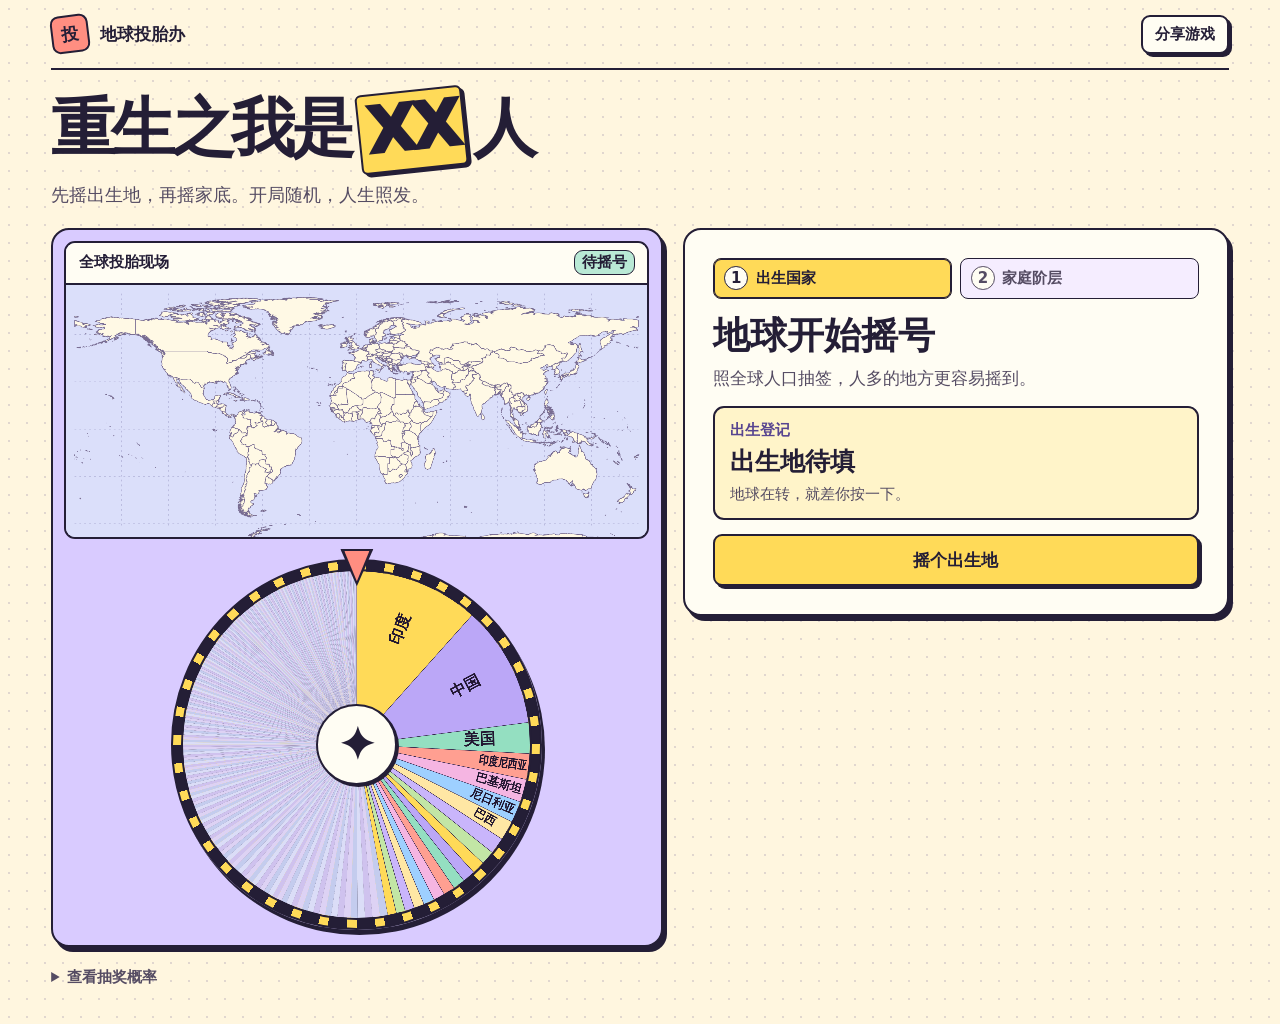
==== commit 173a42f6: "Scale the game across desktop and mobile screens" ====
--- a/docs/index.html
+++ b/docs/index.html
@@ -17,6 +17,7 @@
   --yellow:#ffda58; --coral:#ff8e81; --purple:#d9cbff; --mint:#b9e9d5;
   --flag-sheet: url("[data-uri]");
   font-family:"Microsoft YaHei", "PingFang SC", system-ui, sans-serif;
+  font-size:clamp(16px, calc(11px + .48vw), 29px);
 }
 * { box-sizing:border-box; }
 body {
@@ -28,29 +29,29 @@
 button:disabled { cursor:wait; }
 :focus-visible { outline:3px solid #5747b2; outline-offset:4px; }
 [hidden] { display:none !important; }
-.shell { width:min(1150px, calc(100% - 44px)); margin:auto; }
-header { display:flex; justify-content:space-between; align-items:center; gap:14px; padding:17px 0; border-bottom:2px solid var(--ink); }
+.shell { width:min(3300px, calc(100% - clamp(28px, 8vw, 260px))); margin:auto; }
+header { display:flex; justify-content:space-between; align-items:center; gap:.875rem; padding:.85rem 0; border-bottom:2px solid var(--ink); }
 .brand { display:flex; align-items:center; gap:11px; font-weight:900; }
-.brand i { display:grid; place-items:center; flex:none; width:35px; height:35px; border:2px solid; border-radius:8px; background:var(--coral); transform:rotate(-7deg); font-style:normal; }
+.brand i { display:grid; place-items:center; flex:none; width:2.2rem; height:2.2rem; border:2px solid; border-radius:.5rem; background:var(--coral); transform:rotate(-7deg); font-style:normal; }
 .secondary,.primary { border:2px solid var(--ink); border-radius:9px; color:var(--ink); font-weight:900; box-shadow:3px 3px 0 var(--ink); transition:transform 120ms, box-shadow 120ms; }
 .secondary { background:var(--white); padding:8px 12px; font-size:.875rem; }
 button:hover:not(:disabled) { transform:translate(-1px,-2px); box-shadow:4px 5px 0 var(--ink); }
 button:active:not(:disabled) { transform:translate(2px,2px); box-shadow:1px 1px 0 var(--ink); }
-main { padding:24px 0 30px; }
-h1 { font-size:clamp(2rem, 6.5vw, 4.35rem); margin:0; letter-spacing:-.065em; line-height:1.14; font-weight:950; }
+main { padding:clamp(20px, 2.2vh, 42px) 0 2rem; }
+h1 { font-size:clamp(2rem, 5vw, 5.15rem); margin:0; letter-spacing:-.065em; line-height:1.14; font-weight:950; }
 h1 span { display:inline-block; margin:0 .12em; padding:0 .1em .04em; background:var(--yellow); border:2px solid var(--ink); border-radius:6px; transform:rotate(-6deg); box-shadow:3px 3px 0 var(--ink); }
-.intro { color:var(--muted); margin:14px 0 23px; line-height:1.6; }
-.game { display:grid; grid-template-columns:1fr .95fr; align-items:start; gap:20px; }
+.intro { color:var(--muted); margin:.65rem 0 1.1rem; font-size:1.05rem; line-height:1.55; }
+.game { display:grid; grid-template-columns:minmax(0, 1.12fr) minmax(0, 1fr); align-items:start; gap:clamp(16px, 1.6vw, 52px); }
 .stage,.controls { border:2px solid var(--ink); border-radius:18px; box-shadow:4px 5px 0 var(--ink); min-width:0; }
-.stage { display:grid; gap:21px; justify-items:center; padding:12px 12px 18px; background:var(--purple); }
+.stage { display:grid; gap:1.18rem; justify-items:center; padding:.65rem .65rem .85rem; background:var(--purple); }
 .map-box { width:100%; margin:0; border:2px solid var(--ink); border-radius:11px; overflow:hidden; background:#dce0fa; }
-.map-head { display:flex; align-items:center; justify-content:space-between; gap:8px; padding:7px 10px; border-bottom:2px solid var(--ink); background:var(--white); font-size:.875rem; font-weight:900; }
+.map-head { display:flex; align-items:center; justify-content:space-between; gap:.5rem; padding:.45rem .72rem; border-bottom:2px solid var(--ink); background:var(--white); font-size:.875rem; font-weight:900; }
 #map-status { background:var(--mint); border:1px solid; border-radius:9px; padding:2px 7px; font-weight:800; text-align:right; }
 #map-status[data-map-state="rolling"] { background:var(--yellow); }
 #map-status[data-map-state="locked"] { background:var(--coral); }
 .flag {
-  --flag-width:21px;
-  --flag-height:14px;
+  --flag-width:1.3125rem;
+  --flag-height:.875rem;
   display:inline-block;
   width:var(--flag-width);
   height:var(--flag-height);
@@ -63,8 +64,8 @@
 }
 #world-map { display:block; width:100%; height:auto; }
 .wheel-frame {
-  width:min(86%, 305px); aspect-ratio:1; position:relative; display:grid; place-items:center;
-  border:2px solid var(--ink); border-radius:50%; padding:8px;
+  width:min(85%, clamp(285px, min(29vw, 49svh), 820px)); aspect-ratio:1; position:relative; display:grid; place-items:center;
+  border:2px solid var(--ink); border-radius:50%; padding:.48rem;
   background:repeating-conic-gradient(var(--yellow) 0deg 3deg,var(--ink) 3deg 9deg);
   box-shadow:3px 5px 0 var(--ink);
 }
@@ -72,30 +73,30 @@
 .hub {
   position:absolute; inset:39%; display:grid; place-items:center; border-radius:50%;
   border:2px solid var(--ink); background:var(--white); color:var(--ink);
-  font-size:clamp(1.05rem,5vw,1.75rem); font-weight:950; box-shadow:2px 2px 0 var(--ink);
-}
-.pointer { position:absolute; top:-13px; left:50%; transform:translateX(-50%); width:31px; height:35px; background:var(--ink); clip-path:polygon(0 0,100% 0,50% 100%); }
+  font-size:clamp(1.25rem,3.5vw,2.6rem); font-weight:950; box-shadow:2px 2px 0 var(--ink);
+}
+.pointer { position:absolute; top:-.72rem; left:50%; transform:translateX(-50%); width:1.94rem; height:2.19rem; background:var(--ink); clip-path:polygon(0 0,100% 0,50% 100%); }
 .pointer::after { content:""; position:absolute; inset:2px 4px 5px; background:var(--coral); clip-path:inherit; }
-.controls { background:var(--white); padding:clamp(14px, 3vw, 24px); display:flex; flex-direction:column; gap:14px; }
+.controls { background:var(--white); padding:clamp(15px, 2.2vw, 2rem); display:flex; flex-direction:column; gap:.85rem; }
 .steps { display:grid; grid-template-columns:1fr 1fr; gap:8px; margin:0; padding:0; list-style:none; }
-.steps li { background:#f5edff; color:var(--muted); border:1px solid var(--ink); border-radius:8px; padding:7px 8px; display:flex; align-items:center; gap:7px; font-size:.875rem; font-weight:800; }
-.steps i { font-style:normal; display:grid; place-items:center; border:1px solid; border-radius:50%; width:22px; height:22px; background:var(--white); flex:none; }
-.steps [aria-current="step"] { color:var(--ink); background:var(--yellow); border-width:2px; padding:6px 7px; }
+.steps li { background:#f5edff; color:var(--muted); border:1px solid var(--ink); border-radius:8px; padding:.45rem .6rem; display:flex; align-items:center; gap:.44rem; font-size:.875rem; font-weight:800; }
+.steps i { font-style:normal; display:grid; place-items:center; border:1px solid; border-radius:50%; width:1.38rem; height:1.38rem; background:var(--white); flex:none; }
+.steps [aria-current="step"] { color:var(--ink); background:var(--yellow); box-shadow:inset 0 0 0 1px var(--ink); }
 .steps .done { background:var(--mint); color:var(--ink); }
-h2 { margin:0; font-size:clamp(1.35rem,3vw,1.8rem); line-height:1.25; font-weight:950; }
+h2 { margin:0; font-size:clamp(1.35rem,3vw,2.15rem); line-height:1.25; font-weight:950; }
 #hint { color:var(--muted); margin:6px 0 0; line-height:1.55; }
-.result { background:#fff4c9; border:2px solid var(--ink); border-radius:11px; padding:12px 13px; display:grid; gap:5px; }
+.result { background:#fff4c9; border:2px solid var(--ink); border-radius:11px; padding:.72rem .85rem; display:grid; gap:.3rem; }
 .eyebrow { color:#574490; font-size:.875rem; font-weight:900; }
-.result strong { font-size:1.28rem; overflow-wrap:anywhere; }
-.result strong .flag { --flag-width:27px; --flag-height:18px; margin-inline-end:7px; }
+.result strong { font-size:1.45rem; overflow-wrap:anywhere; }
+.result strong .flag { --flag-width:1.6875rem; --flag-height:1.125rem; margin-inline-end:.43rem; }
 .result small { color:var(--muted); font-size:.875rem; line-height:1.5; }
-.story { margin:4px 0 0; padding:7px 0 0; border-top:1px dashed var(--ink); display:grid; gap:6px; }
+.story { margin:.28rem 0 0; padding:.46rem 0 0; border-top:1px dashed var(--ink); display:grid; gap:.42rem; }
 .story div { display:grid; grid-template-columns:auto 1fr; gap:7px; align-items:baseline; }
 .story dt { border:1px solid var(--ink); border-radius:5px; padding:0 4px; background:var(--purple); font-size:.8125rem; font-weight:900; }
 .story div:nth-child(2) dt { background:var(--coral); }
 .story div:last-child dt { background:var(--mint); }
 .story dd { margin:0; font-size:.9375rem; line-height:1.42; }
-.primary { width:100%; padding:11px 9px; background:var(--yellow); min-height:47px; }
+.primary { width:100%; padding:.69rem .55rem; background:var(--yellow); min-height:max(47px, 3rem); }
 .primary:disabled { opacity:.75; }
 .actions { display:grid; grid-template-columns:1fr; gap:10px; }
 .actions:has(#save-result:not([hidden])) { grid-template-columns:1.25fr .85fr; }
@@ -113,16 +114,16 @@
 .odds td:last-child,.odds th:last-child { text-align:right; font-variant-numeric:tabular-nums; }
 .odds tbody tr:nth-child(odd) { background:#f4ecff; }
 a { color:#4b348c; }
-dialog { width:min(455px, calc(100% - 30px)); padding:20px; border:2px solid var(--ink); border-radius:14px; background:var(--white); color:var(--ink); box-shadow:5px 5px 0 var(--ink); }
+dialog { width:min(29rem, calc(100% - 30px)); padding:1.2rem; border:2px solid var(--ink); border-radius:14px; background:var(--white); color:var(--ink); box-shadow:5px 5px 0 var(--ink); }
 dialog::backdrop { background:#221a38ad; }
 dialog p { color:var(--muted); line-height:1.5; }
 .dialog-actions { display:flex; justify-content:space-between; gap:8px; margin-top:12px; }
-.card-dialog { width:min(480px, calc(100% - 22px)); max-height:calc(100dvh - 24px); padding:13px; overflow:auto; }
+.card-dialog { width:min(38rem, 63dvh, calc(100% - 22px)); max-height:calc(100dvh - 24px); padding:.75rem; overflow:auto; }
 .card-toolbar { display:flex; align-items:center; justify-content:space-between; gap:8px; }
 .card-toolbar h2 { font-size:1.25rem; }
 .close-card { width:34px; height:34px; flex:none; border:1px solid var(--ink); border-radius:7px; background:var(--white); color:var(--ink); font-size:1.4rem; line-height:1; }
 .card-preview { display:grid; place-items:center; margin:10px 0; background:var(--purple); border:1px solid var(--ink); border-radius:8px; overflow:hidden; }
-.card-preview img { display:block; width:auto; height:auto; max-width:100%; max-height:65dvh; }
+.card-preview img { display:block; width:auto; height:auto; max-width:100%; max-height:72dvh; }
 .download-card { display:grid; place-items:center; text-align:center; text-decoration:none; }
 .card-dialog .card-note { margin:8px 0 0; font-size:.875rem; text-align:center; }
 @media(max-width:740px) {
@@ -130,10 +131,14 @@
   header { padding:11px 0; }
   main { padding-top:20px; }
   .intro { margin:10px 0 15px; }
-  .game { grid-template-columns:1fr; gap:13px; }
+  h1 { font-size:clamp(1.95rem, 8.1vw, 3.4rem); }
+  .game { grid-template-columns:minmax(0, 1fr); gap:13px; }
   .stage { padding:8px 8px 13px; gap:17px; }
-  .wheel-frame { width:min(80%, 235px); padding:6px; }
+  .wheel-frame { width:min(89%, 385px); padding:6px; }
   .controls { gap:11px; scroll-margin-top:12px; }
+}
+@media(min-width:1100px) and (min-height:680px) {
+  .controls { position:sticky; top:1.25rem; }
 }
 @media(prefers-reduced-motion:reduce) { button { transition:none; } }
 </style>
@@ -151,10 +156,10 @@
       <div class="stage">
         <figure class="map-box">
           <figcaption class="map-head">全球投胎现场 <span id="map-status" aria-hidden="true"></span></figcaption>
-          <canvas id="world-map" width="950" height="412" aria-hidden="true"></canvas>
+          <canvas id="world-map" width="1520" height="659" aria-hidden="true"></canvas>
         </figure>
         <div class="wheel-frame" aria-hidden="true">
-          <canvas id="wheel" width="820" height="820"></canvas>
+          <canvas id="wheel" width="1230" height="1230"></canvas>
           <span class="hub">✦</span>
           <span class="pointer"></span>
         </div>
@@ -693,7 +698,8 @@
 mapBase.height = mapCanvas.height;
 const baseContext = mapBase.getContext('2d');
 const [worldShapes, worldMarkers] = mapData;
-const mapInset = 14;
+const mapScale = mapCanvas.width / 950;
+const mapInset = 14 * mapScale;
 
 function mapX(lon) {
   return mapInset + (lon + 180) / 360 * (mapCanvas.width - mapInset * 2);
@@ -730,13 +736,13 @@
   baseContext.lineTo(mapX(longitude), mapBase.height - mapInset);
 }
 baseContext.strokeStyle = '#9390bf85';
-baseContext.lineWidth = 1;
-baseContext.setLineDash([3, 5]);
+baseContext.lineWidth = mapScale;
+baseContext.setLineDash([3 * mapScale, 5 * mapScale]);
 baseContext.stroke();
 baseContext.setLineDash([]);
 baseContext.fillStyle = '#fff9e5';
 baseContext.strokeStyle = '#776b91';
-baseContext.lineWidth = .95;
+baseContext.lineWidth = .95 * mapScale;
 for (const path of countryPaths.values()) {
   baseContext.fill(path, 'evenodd');
   baseContext.stroke(path);
@@ -758,21 +764,21 @@
       mapContext.fillStyle = color;
       mapContext.fill(path, 'evenodd');
       mapContext.strokeStyle = '#241e36';
-      mapContext.lineWidth = 1.5;
+      mapContext.lineWidth = 1.5 * mapScale;
       mapContext.stroke(path);
     }
     const [lon, lat] = worldMarkers[key];
     const x = mapX(lon);
     const y = mapY(lat);
     mapContext.beginPath();
-    mapContext.arc(x, y, 8, 0, Math.PI * 2);
+    mapContext.arc(x, y, 8 * mapScale, 0, Math.PI * 2);
     mapContext.fillStyle = color;
     mapContext.fill();
-    mapContext.lineWidth = 2;
+    mapContext.lineWidth = 2 * mapScale;
     mapContext.strokeStyle = '#241e36';
     mapContext.stroke();
     mapContext.beginPath();
-    mapContext.arc(x, y, 2.4, 0, Math.PI * 2);
+    mapContext.arc(x, y, 2.4 * mapScale, 0, Math.PI * 2);
     mapContext.fillStyle = '#241e36';
     mapContext.fill();
   }
@@ -795,6 +801,7 @@
 
 function paintWheel(sectors) {
   const radius = wheel.width / 2;
+  const scale = radius / 410;
   const surface = document.createElement('canvas');
   surface.width = surface.height = wheel.width;
   const context = surface.getContext('2d');
@@ -812,7 +819,7 @@
     context.fill();
     if (angle >= .048) {
       context.strokeStyle = '#33254c';
-      context.lineWidth = 1;
+      context.lineWidth = scale;
       context.stroke();
     }
     if (angle < .105) return;
@@ -821,7 +828,7 @@
     context.translate(radius * (angle < .18 ? .85 : .71), 0);
     context.rotate(Math.cos(middle - Math.PI / 2) < 0 ? Math.PI : 0);
     context.fillStyle = '#211630';
-    context.font = '900 ' + (angle < .18 ? 28 : 37) + 'px "Microsoft YaHei", "PingFang SC", sans-serif';
+    context.font = '900 ' + (angle < .18 ? 28 : 37) * scale + 'px "Microsoft YaHei", "PingFang SC", sans-serif';
     context.textAlign = 'center';
     context.textBaseline = 'middle';
     context.fillText(item.label, 0, 0, radius * (angle < .18 ? .28 : .5));
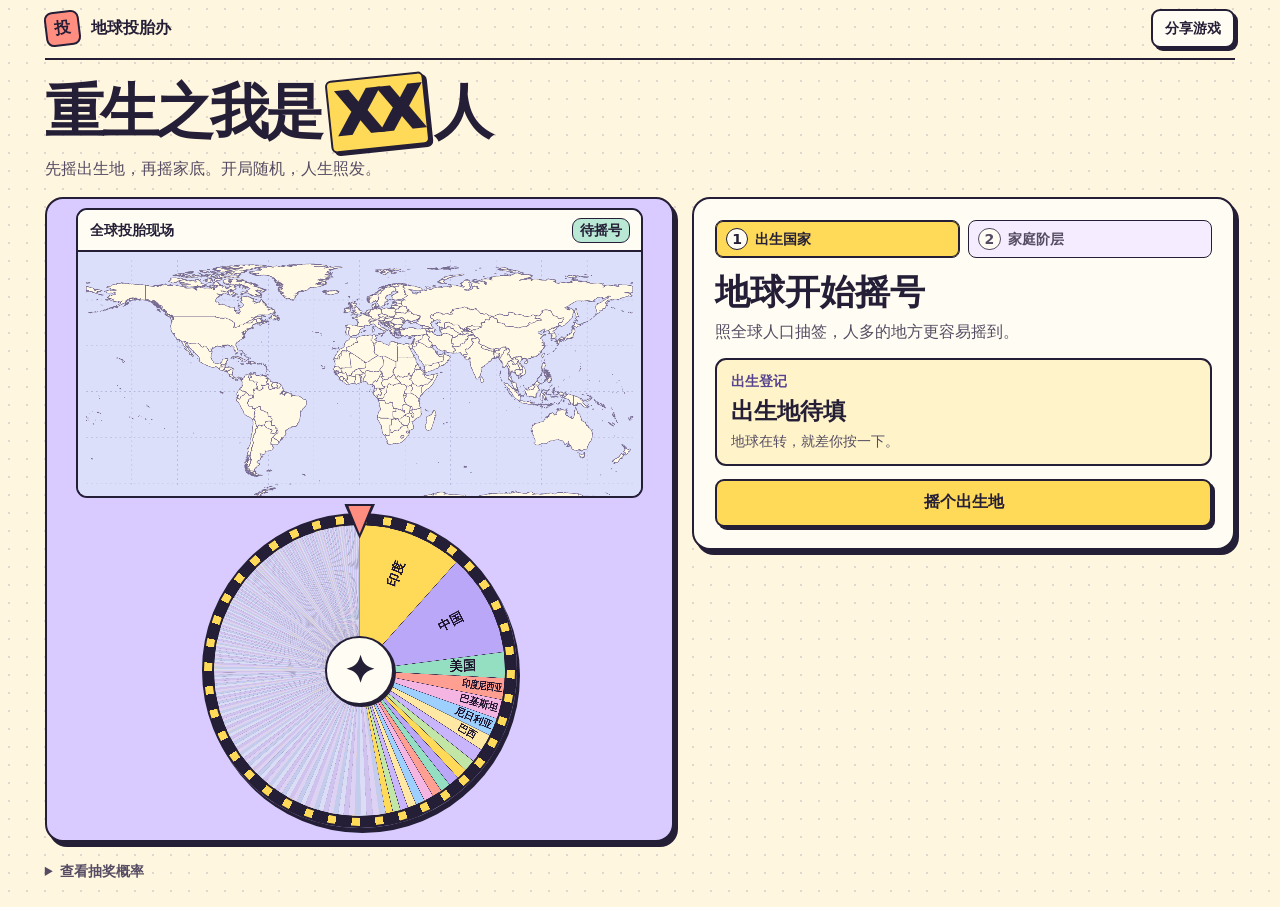
==== commit 39bc63b9: "Fit the game to desktop height and streamline mobile controls" ====
--- a/docs/index.html
+++ b/docs/index.html
@@ -2,7 +2,7 @@
 <html lang="zh-CN">
 <head>
 <meta charset="utf-8">
-<meta name="viewport" content="width=device-width, initial-scale=1">
+<meta name="viewport" content="width=device-width, initial-scale=1, viewport-fit=cover">
 <meta name="theme-color" content="#fff6df">
 <meta name="description" content="摇出生地、摇家底，抽出三段人生。保存一张自己的重生结果卡。">
 <meta name="game-url" content="https://xiaomangoyu.github.io/rebirth-wheel/">
@@ -17,7 +17,7 @@
   --yellow:#ffda58; --coral:#ff8e81; --purple:#d9cbff; --mint:#b9e9d5;
   --flag-sheet: url("[data-uri]